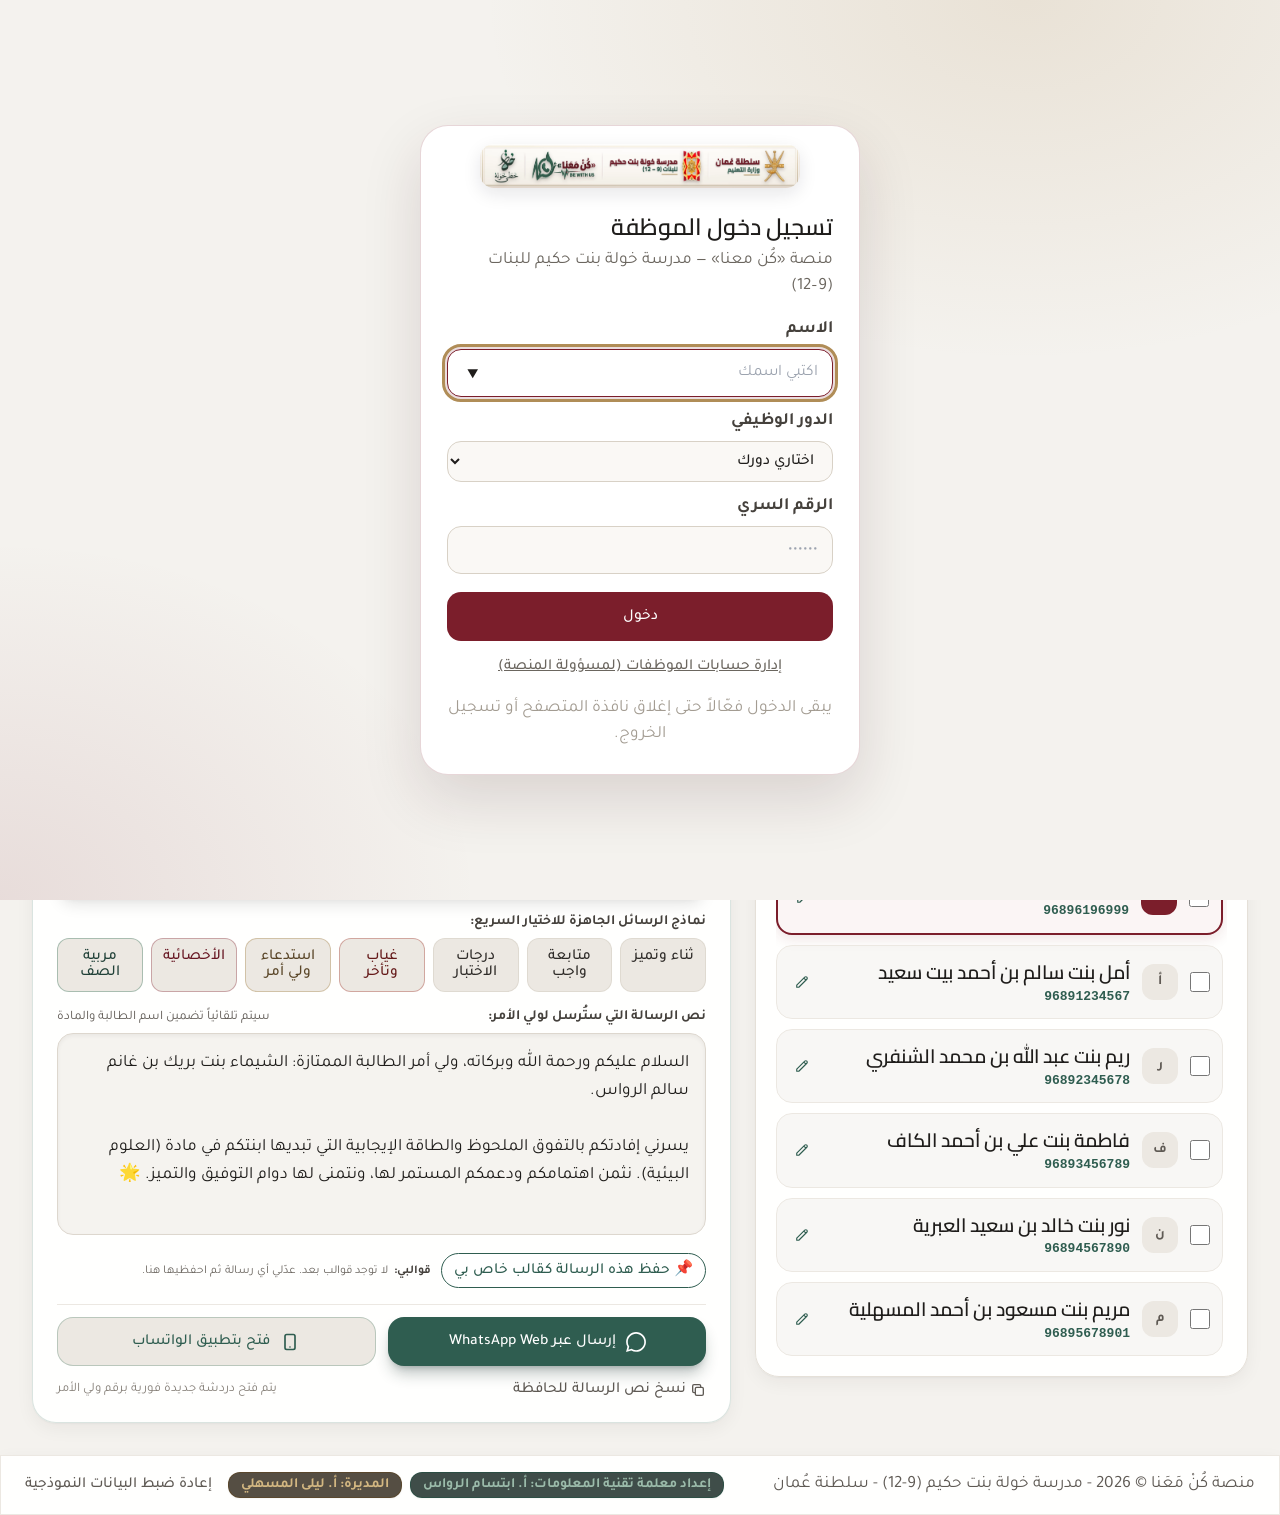
==== index.html @ b14f641a "Class selection as a drop-down grouped by grade, listing only the teacher's own sections (all sectio" ====
<!DOCTYPE html>
<html lang="ar" dir="rtl">
<head>
    <meta charset="UTF-8">
    <meta name="viewport" content="width=device-width, initial-scale=1.0">
    <!-- Installable app (PWA) -->
    <link rel="manifest" href="manifest.json">
    <meta name="theme-color" content="#5e1822">
    <link rel="apple-touch-icon" href="apple-touch-icon.png">
    <meta name="apple-mobile-web-app-capable" content="yes">
    <meta name="mobile-web-app-capable" content="yes">
    <meta name="apple-mobile-web-app-title" content="كُنْ مَعَنا">
    <title>منصة كُنْ مَعَنا - مدرسة خولة بنت حكيم (9-12)</title>
    
    <!-- Google Fonts: Tajawal -->
    <link href="https://fonts.googleapis.com/css2?family=Tajawal:wght@300;400;500;700;800&family=Cairo:wght@600;700&display=swap" rel="stylesheet">
    <!-- SheetJS CDN for parsing Excel files and Drive Sheets -->
    <script defer src="https://cdnjs.cloudflare.com/ajax/libs/xlsx/0.18.5/xlsx.full.min.js"></script>


    <style>
        body {
            font-family: 'Tajawal', sans-serif;
            background: #f4f2ee;
            background-attachment: fixed;
            color: #2a2724;
            overflow-x: hidden;
        }
        #canvas-container {
            position: fixed;
            top: 0;
            left: 0;
            width: 100vw;
            height: 100vh;
            z-index: 0;
            pointer-events: none;
        }
        .glass-panel {
            background: rgba(255, 255, 255, 0.72);
            backdrop-filter: blur(16px);
            -webkit-backdrop-filter: blur(16px);
            border: 1px solid rgba(15, 23, 42, 0.08);
        }
        .glass-card {
            background: rgba(255, 255, 255, 0.64);
            backdrop-filter: blur(10px);
            border: 1px solid rgba(15, 23, 42, 0.07);
            transition: all 0.3s ease;
        }
        .glass-card:hover {
            border-color: rgba(139, 92, 246, 0.55);
            transform: translateY(-2px);
        }
        .stats-period-btn {
            background: rgba(226, 232, 240, 0.9);
            border-color: rgba(148, 163, 184, 0.5);
            color: #45413c;
        }
        .stats-period-btn.active {
            background: #7b1e2b;
            border-color: #4338ca;
            color: #ffffff;
        }
        .stats-bar-track {
            background: rgba(226, 232, 240, 0.8);
            border-radius: 9999px;
            overflow: hidden;
            height: 8px;
        }
        .stats-bar-fill {
            height: 100%;
            border-radius: 9999px;
            background: linear-gradient(90deg, #7b1e2b, #b08d57);
        }

        @keyframes bannerLightSweep {
            0% { transform: translateX(-150%) skewX(-25deg); opacity: 0; }
            30% { opacity: 0.85; }
            70% { opacity: 0.85; }
            100% { transform: translateX(250%) skewX(-25deg); opacity: 0; }
        }
        @keyframes borderPulseGlow {
            0%, 100% { border-color: rgba(134, 84, 197, 0.7); box-shadow: 0 0 25px rgba(134, 84, 197, 0.35), inset 0 0 15px rgba(134, 84, 197, 0.15); }
            50% { border-color: rgba(204, 138, 52, 0.75); box-shadow: 0 0 35px rgba(204, 138, 52, 0.4), inset 0 0 20px rgba(204, 138, 52, 0.2); }
        }
        @keyframes pulseAura {
            0%, 100% { opacity: 0.35; transform: scale(1); }
            50% { opacity: 0.75; transform: scale(1.08); }
        }
        .banner-container {
            position: relative;
            overflow: hidden;
            border-bottom: 2px solid rgba(56, 189, 248, 0.55);
            animation: borderPulseGlow 4s infinite ease-in-out;
        }
        .banner-light-beam {
            position: absolute;
            top: 0;
            left: 0;
            width: 40%;
            height: 100%;
            background: linear-gradient(90deg, transparent, rgba(255, 255, 255, 0.35), rgba(176, 141, 87, 0.25), transparent);
            pointer-events: none;
            z-index: 15;
            animation: bannerLightSweep 5s infinite ease-in-out;
        }
        .banner-spotlight {
            position: absolute;
            inset: 0;
            pointer-events: none;
            z-index: 12;
            background: radial-gradient(400px circle at var(--mouse-x, 50%) var(--mouse-y, 50%), rgba(176, 141, 87, 0.14), rgba(123, 30, 43, 0.06), transparent 70%);
            transition: opacity 0.3s ease;
        }
        ::-webkit-scrollbar {
            width: 6px;
            height: 6px;
        }
        ::-webkit-scrollbar-track {
            background: rgba(226, 232, 240, 0.5);
        }
        ::-webkit-scrollbar-thumb {
            background: rgba(125, 211, 252, 0.6);
            border-radius: 4px;
        }
        ::-webkit-scrollbar-thumb:hover {
            background: rgba(56, 189, 248, 0.8);
        }

        /* ============================================================
           Dark Mode ("الوضع الداكن"): toggled by adding/removing the
           "dark-mode" class on <body> (see toggleDarkMode() in the main
           script, and the tiny inline script right after <body> that
           applies the saved preference immediately to avoid a light-mode
           flash). Written as scoped overrides with !important so they
           reliably win over Tailwind's own injected utility classes
           regardless of CSS insertion order, without touching any
           existing markup or class list anywhere else on the page.
           ============================================================ */
        body.dark-mode {
            background: linear-gradient(135deg, #0b1220 0%, #141229 32%, #1d1130 64%, #1a140d 100%) !important;
            color: #e5e0d8 !important;
        }
        body.dark-mode .glass-panel {
            background: rgba(15, 23, 42, 0.82) !important;
            border-color: rgba(148, 163, 184, 0.18) !important;
        }
        body.dark-mode .glass-card {
            background: rgba(15, 23, 42, 0.72) !important;
            border-color: rgba(148, 163, 184, 0.16) !important;
        }
        body.dark-mode .bg-white,
        body.dark-mode .bg-slate-50,
        body.dark-mode .bg-slate-100,
        body.dark-mode .bg-slate-200,
        body.dark-mode .bg-slate-300 {
            background-color: #2a2724 !important;
        }
        body.dark-mode .hover\:bg-slate-300:hover,
        body.dark-mode .hover\:bg-slate-200:hover,
        body.dark-mode .hover\:bg-slate-100:hover,
        body.dark-mode .hover\:bg-slate-50:hover {
            background-color: #45413c !important;
        }
        body.dark-mode .text-slate-900,
        body.dark-mode .text-slate-800,
        body.dark-mode .text-slate-700 {
            color: #e5e0d8 !important;
        }
        body.dark-mode .text-slate-600,
        body.dark-mode .text-slate-500 {
            color: #a39c92 !important;
        }
        body.dark-mode .border-slate-200,
        body.dark-mode .border-slate-300 {
            border-color: rgba(148, 163, 184, 0.25) !important;
        }
        body.dark-mode input,
        body.dark-mode textarea,
        body.dark-mode select {
            background-color: rgba(30, 41, 59, 0.85) !important;
            color: #e5e0d8 !important;
        }
        body.dark-mode ::placeholder {
            color: #6b665f !important;
        }
        body.dark-mode table thead {
            background-color: #2a2724 !important;
        }
        body.dark-mode .divide-slate-200 > :not([hidden]) ~ :not([hidden]) {
            border-color: rgba(148, 163, 184, 0.15) !important;
        }
    </style>
    <!-- Platform type scale (approved spec):
         H1 Tajawal/Cairo 32-40px 700 · H2/H3 20-28px 600 · body 16-18px 400 ·
         buttons/menus 14-16px 500. Cairo is used for headings because Tajawal has
         no 600 weight. !important is needed to override Tailwind size utilities. -->
    <style id="platform-typography">
        html { font-size: 16px; }
        body { font-family: 'Tajawal', sans-serif; font-weight: 400; line-height: 1.7; }
        h1, h1[class] { font-family: 'Cairo', 'Tajawal', sans-serif !important; font-size: clamp(2rem, 1.6rem + 1.25vw, 2.5rem) !important; font-weight: 700 !important; line-height: 1.35 !important; }
        h2, h2[class], h3, h3[class] { font-family: 'Cairo', 'Tajawal', sans-serif !important; font-size: clamp(1.25rem, 1.1rem + 0.45vw, 1.75rem) !important; font-weight: 600 !important; line-height: 1.45 !important; }
        h4, h4[class] { font-family: 'Cairo', 'Tajawal', sans-serif !important; font-size: clamp(1.0625rem, 1rem + 0.25vw, 1.25rem) !important; font-weight: 600 !important; line-height: 1.5 !important; }
        h1 *[class], h2 *[class], h3 *[class], h4 *[class], h1 *, h2 *, h3 *, h4 * { font-size: inherit !important; }
        h1 [class*="bg-"], h2 [class*="bg-"], h3 [class*="bg-"], h4 [class*="bg-"], h1 [class*="rounded-full"], h2 [class*="rounded-full"], h3 [class*="rounded-full"], h4 [class*="rounded-full"] { font-size: 0.8125rem !important; font-family: 'Tajawal', sans-serif !important; font-weight: 700 !important; white-space: nowrap; }
        p, li, td, th, label, textarea, .text-sm, .text-base { font-size: clamp(1rem, 0.96rem + 0.15vw, 1.125rem) !important; }
        p.text-xs, li.text-xs, td.text-xs, th.text-xs, label.text-xs, textarea.text-xs, .text-xs { font-size: 0.875rem !important; }
        p.text-xs:not([class*="font-bold"]):not([class*="text-center"]), td, textarea, #whatsapp-text { font-size: clamp(1rem, 0.96rem + 0.15vw, 1.125rem) !important; }
        [class*="text-[10px]"], [class*="text-[11px]"] { font-size: 0.8125rem !important; }
        input:not([type="checkbox"]):not([type="radio"]) { font-size: 1rem !important; }
        button, button[class], select, select[class], nav a, [role="button"], button *, button *[class] { font-size: clamp(0.875rem, 0.84rem + 0.15vw, 1rem) !important; font-weight: 500 !important; }
        .text-lg, .text-xl { font-size: clamp(1.25rem, 1.05rem + 0.7vw, 1.75rem) !important; }
    </style>
    <!-- Precompiled Tailwind utilities (replaces the Tailwind CDN runtime for faster loading) -->
    <link rel="stylesheet" href="tw.css">
    <style id="early-warning-and-profile">
        /* Early warning + student profile (self-contained, no utility classes needed) */
        .xw-overlay{position:fixed;inset:0;z-index:55;background:rgba(248,250,252,.82);backdrop-filter:blur(10px);-webkit-backdrop-filter:blur(10px);display:none;align-items:stretch;justify-content:center;padding:12px}
        .xw-overlay.open{display:flex}
        .xw-panel{background:rgba(255,255,255,.96);border:1px solid rgba(15,23,42,.08);border-radius:24px;box-shadow:0 25px 50px -12px rgba(0,0,0,.25);width:100%;max-width:1100px;display:flex;flex-direction:column;overflow:hidden}
        .xw-head{display:flex;align-items:center;justify-content:space-between;gap:12px;padding:16px 20px;border-bottom:1px solid #e5e0d8}
        .xw-head h3{margin:0;font-size:1.15rem;font-weight:700;color:#1f1d1b}
        .xw-sub{font-size:.8rem;color:#6b665f;margin-top:2px}
        .xw-x{background:none;border:0;font-size:1.3rem;color:#57524c;cursor:pointer;padding:4px 8px}
        .xw-body{flex:1;min-height:0;overflow:auto;padding:16px 20px}
        .xw-foot{display:flex;flex-wrap:wrap;gap:8px;justify-content:flex-start;padding:12px 20px;border-top:1px solid #e5e0d8}
        .xw-btn{font-family:inherit;font-size:.82rem;font-weight:700;border-radius:12px;padding:8px 14px;cursor:pointer;border:1px solid #d8d1c6;background:#f3f0eb;color:#45413c}
        .xw-btn:hover{background:#e5e0d8}
        .xw-btn.primary{background:#5e1822;border-color:#5e1822;color:#fff}
        .xw-btn.warn{background:#faf6ee;border-color:#d3b781;color:#715831}
        .xw-btn.ok{background:#f2f6f4;border-color:#9bbbaa;color:#284f44}
        .xw-kpis{display:grid;grid-template-columns:repeat(auto-fit,minmax(140px,1fr));gap:10px;margin-bottom:14px}
        .xw-kpi{border:1px solid #e5e0d8;border-radius:16px;padding:10px 12px;background:#fff}
        .xw-kpi .n{font-size:24px;font-weight:700;color:#1f1d1b;line-height:1.2}
        .xw-kpi .l{font-size:12px;color:#6b665f}
        .xw-card{border:1px solid #e5e0d8;border-right:5px solid #a8874f;border-radius:16px;padding:12px 14px;background:#fff;margin-bottom:10px}
        .xw-card.high{border-right-color:#9b1c1c}
        .xw-card .t{display:flex;flex-wrap:wrap;align-items:center;justify-content:space-between;gap:8px}
        .xw-card .name{font-weight:700;color:#1f1d1b;font-size:1rem}
        .xw-chips{display:flex;flex-wrap:wrap;gap:6px;margin:8px 0}
        .xw-chip{font-size:11px;font-weight:700;border-radius:999px;padding:3px 10px;background:#f3f0eb;color:#45413c;border:1px solid #e5e0d8}
        .xw-chip.concern{background:#faf6ee;color:#715831;border-color:#e5d3ae}
        .xw-chip.absence{background:#fbf3f2;color:#7f1d1d;border-color:#ebc2be}
        .xw-chip.positive{background:#f2f6f4;color:#284f44;border-color:#c3d6cc}
        .xw-meta{font-size:12px;color:#6b665f}
        .xw-empty{text-align:center;color:#6b665f;padding:30px 10px}
        .xw-tl{position:relative;margin:0;padding:0;list-style:none}
        .xw-tl li{border:1px solid #e5e0d8;border-radius:14px;padding:10px 12px;margin-bottom:8px;background:#fff}
        .xw-tl .top{display:flex;flex-wrap:wrap;gap:8px;align-items:center;justify-content:space-between;font-size:13px;color:#45413c}
        .xw-tl .msg{font-size:13px;color:#45413c;white-space:pre-line;margin-top:6px;max-height:4.6em;overflow:hidden}
        .xw-tl .msg.full{max-height:none}
        .xw-tl .rep{font-size:13px;color:#284f44;background:#f2f6f4;border-radius:10px;padding:6px 10px;margin-top:6px}
        .xw-ai{border:1px solid #ddd7ce;background:#f7f4ef;color:#45413c;border-radius:14px;padding:12px 14px;margin-bottom:14px;white-space:pre-line;font-size:14px;line-height:1.7;display:none}
        .xw-filter{display:flex;flex-wrap:wrap;gap:8px;align-items:center;margin-bottom:12px;font-size:13px;color:#45413c}
        .xw-filter select{font-family:inherit;font-size:13px;border:1px solid #d8d1c6;border-radius:10px;padding:5px 8px;background:#fff}
        .sp-open-btn{width:100%;margin-bottom:10px;font-family:inherit;font-size:.8rem;font-weight:700;color:#5e1822;background:#f7f4ef;border:1px solid #ddd7ce;border-radius:12px;padding:8px 10px;cursor:pointer}
        .sp-open-btn:hover{background:#ece8e2}
        #early-warning-banner{display:none;align-items:center;justify-content:space-between;gap:8px;flex-wrap:wrap;background:#faf6ee;border:1px solid #d3b781;border-radius:16px;padding:10px 12px}
        #early-warning-banner.show{display:flex}
        #early-warning-banner span{font-size:.85rem;font-weight:700;color:#715831}
        @media (max-width:640px){.xw-overlay{padding:6px}.xw-head,.xw-body,.xw-foot{padding-left:12px;padding-right:12px}}
    </style>
    <style id="ux-polish">
        /* ---- Calm static background (replaces the animated 3D particles) ---- */
        #canvas-container{background-image:radial-gradient(rgba(11,37,69,.06) 1.2px,transparent 1.6px);background-size:26px 26px}

        /* ---- Readability: AI assistant tiles & phone badge (light mode) ---- */
        body:not(.dark-mode) #ai-suite{background:linear-gradient(90deg,#fbf5f5,#faf8f5 50%,#f7f4ef)}
        body:not(.dark-mode) #ai-suite button{font-size:.85rem;font-weight:700}
        body:not(.dark-mode) #ai-suite button[class*="purple"]{background:#fbf5f5;color:#7b1e2b;border-color:#e8c9ce}
        body:not(.dark-mode) #ai-suite button[class*="indigo"]{background:#f7f4ef;color:#5e1822;border-color:#ddd7ce}
        body:not(.dark-mode) #ai-suite button[class*="pink"]{background:#fbf5f5;color:#7b1e2b;border-color:#e8c9ce}
        body:not(.dark-mode) #ai-suite button[class*="blue"]{background:#f7f4ef;color:#5e1822;border-color:#ddd7ce}
        body:not(.dark-mode) #ai-suite button[class*="emerald"]{background:#f2f6f4;color:#284f44;border-color:#c3d6cc}
        body:not(.dark-mode) #ai-suite button[class*="cyan"]{background:#f2f6f4;color:#284f44;border-color:#c3d6cc}
        body:not(.dark-mode) #ai-suite button:hover{filter:brightness(.96)}
        body:not(.dark-mode) #ai-suite .ai-engine-badge{background:#f4e6e8;color:#7b1e2b;border-color:#e8c9ce}
        body:not(.dark-mode) #selected-student-phone{background:#f2f6f4;color:#284f44;border-color:#c3d6cc}

        /* ---- Keyboard focus that is always visible ---- */
        :focus-visible{outline:3px solid #b08d57 !important;outline-offset:2px}

        /* ---- Mobile: compact top bar ---- */
        #hdr-summary{display:none}
        @media (max-width:767px){
            header.sticky{position:relative !important}
            body.has-login-pill header #hdr-row1{display:none}
            body.has-login-pill header.hdr-open #hdr-row1{display:flex}
            body.has-login-pill #hdr-summary{display:flex;align-items:center;justify-content:space-between;gap:8px;background:rgba(241,245,249,.9);border:1px solid #d8d1c6;border-radius:14px;padding:8px 12px;font-size:.85rem;color:#1f1d1b;font-weight:700}
            #hdr-summary span{overflow:hidden;text-overflow:ellipsis;white-space:nowrap}
            #hdr-summary button{flex-shrink:0;font-family:inherit;font-size:.8rem;font-weight:700;color:#5e1822;background:#f7f4ef;border:1px solid #ddd7ce;border-radius:10px;padding:5px 10px}
        }
        @media (prefers-reduced-motion:reduce){*{animation-duration:.01ms !important;animation-iteration-count:1 !important;transition-duration:.01ms !important}}
    </style>
    <style id="v5-ui">
        .xw-input{font-family:inherit;font-size:14px;border:1px solid #d8d1c6;border-radius:10px;padding:7px 10px;background:#fff;color:#1f1d1b}
        .xw-table{width:100%;border-collapse:separate;border-spacing:0 6px;font-size:13px}
        .xw-table td,.xw-table th{padding:8px 10px;text-align:right;background:#fff}
        .xw-table th{background:#f3f0eb;color:#57524c;font-weight:700}
        .xw-table tr td:first-child,.xw-table tr th:first-child{border-radius:0 10px 10px 0}
        .xw-table tr td:last-child,.xw-table tr th:last-child{border-radius:10px 0 0 10px}
        .gr-card{border:1px solid #e5e0d8;border-radius:14px;padding:10px 12px;background:#fff;margin-bottom:8px}
        .gr-card textarea{width:100%;font-family:inherit;font-size:14px;line-height:1.7;border:1px solid #d8d1c6;border-radius:10px;padding:8px;margin-top:6px;min-height:110px}
        .gr-card .t{display:flex;flex-wrap:wrap;gap:8px;align-items:center;justify-content:space-between}
        .ld-grid{display:grid;grid-template-columns:repeat(auto-fit,minmax(320px,1fr));gap:12px}
        .ld-box{border:1px solid #e5e0d8;border-radius:16px;padding:12px 14px;background:#fff}
        .ld-box h4{margin:0 0 8px;font-size:.95rem;color:#5e1822}
        .ld-bar{display:flex;align-items:center;gap:8px;font-size:12px;margin:4px 0}
        .ld-bar .lb{width:130px;flex-shrink:0;overflow:hidden;text-overflow:ellipsis;white-space:nowrap;color:#45413c}
        .ld-bar .tr{flex:1;height:12px;background:#f3f0eb;border-radius:6px;overflow:hidden}
        .ld-bar .fl{height:100%;background:#5e1822;border-radius:6px}
        .ld-bar .v{width:44px;text-align:left;font-weight:700;color:#1f1d1b}
        .ld-heat{border-collapse:collapse;font-size:11px;width:100%}
        .ld-heat td,.ld-heat th{border:1px solid #fff;padding:4px;text-align:center}
        .ld-heat th{color:#6b665f;font-weight:700;background:#faf8f5}
        .ld-heat td.n{text-align:right;white-space:nowrap;color:#45413c;background:#faf8f5}
        #admin-dialog{z-index:10001}
        .lg-admin-link{display:block;text-align:center;margin-top:8px;font-size:12px;color:#6b665f;background:none;border:0;text-decoration:underline;cursor:pointer;font-family:inherit}
    </style>
</head>
<body class="min-h-screen relative selection:bg-cyan-500 selection:text-white">
    <script>
        // Applied immediately (before the rest of the page renders) to avoid
        // a light-mode flash when dark mode was left on from a previous
        // visit. The icon toggle and the rest of the dark-mode setup happen
        // later, from applyDarkModePreference() in the main script.
        try {
            if (localStorage.getItem('school_dark_mode') === '1') {
                document.body.classList.add('dark-mode');
            }
        } catch (e) {}
    </script>

    <!-- Staff login gate: shown when the platform opens, until a name, a
         role and the staff password are entered. Self-contained styles so it
         renders correctly even before the rest of the page's CSS loads.
         Additive: on success it only applies the chosen role (and, for a
         subject teacher, her subject + name) through the existing
         changeStaffRole / changeSubject / changeTeacherName functions. -->
    <style>
        #login-gate{position:fixed;inset:0;z-index:9999;display:flex;align-items:center;justify-content:center;padding:16px;
            background:radial-gradient(900px 600px at 80% 0%,rgba(176,141,87,.16),transparent 60%),radial-gradient(800px 600px at 0% 100%,rgba(123,30,43,.10),transparent 60%),#f4f2ee;
            direction:rtl;font-family:inherit;overflow-y:auto}
        #login-gate.hidden-gate{display:none}
        #login-gate .lg-card{width:100%;max-width:440px;background:#fff;border-radius:28px;box-shadow:0 24px 60px rgba(60,20,25,.14);overflow:hidden;border:1px solid rgba(123,30,43,.18)}
        #login-gate .lg-banner{display:block;width:80%;max-width:320px;height:auto;margin:18px auto 0;object-fit:contain;border-radius:14px;box-shadow:0 6px 18px rgba(15,23,42,.10)}
        #login-gate .lg-body{padding:22px 26px 26px}
        #login-gate h2{margin:0 0 4px;font-size:21px;font-weight:800;color:#1f1d1b}
        #login-gate .lg-sub{margin:0 0 18px;font-size:13px;color:#6b665f}
        #login-gate label{display:block;font-size:13px;font-weight:700;color:#45413c;margin:12px 0 6px}
        #login-gate input,#login-gate select{width:100%;box-sizing:border-box;padding:11px 14px;border-radius:14px;border:1.5px solid #d8d1c6;background:#faf8f5;
            font-size:15px;color:#1f1d1b;font-family:inherit;outline:none}
        #login-gate input:focus,#login-gate select:focus{border-color:#7b1e2b;background:#fff;box-shadow:0 0 0 3px rgba(123,30,43,.15)}
        #login-gate .lg-err{display:none;margin-top:12px;font-size:13px;font-weight:700;color:#9b1c1c;text-align:center}
        #login-gate button{width:100%;margin-top:18px;padding:13px;border:0;border-radius:14px;cursor:pointer;font-size:16px;font-weight:800;color:#fff;
            background:#7b1e2b;font-family:inherit}
        #login-gate button:hover{filter:brightness(1.06)}
        #login-gate .lg-foot{margin-top:14px;font-size:12px;color:#a39c92;text-align:center}
        #login-user-pill{position:fixed;bottom:18px;right:18px;z-index:45;display:none;align-items:center;gap:10px;background:#fff;border:1px solid rgba(123,30,43,.3);
            border-radius:999px;padding:7px 8px 7px 14px;box-shadow:0 10px 28px rgba(15,23,42,.14);font-size:13px;color:#1f1d1b;direction:rtl;max-width:calc(100vw - 36px)}
        #login-user-pill b{color:#7b1e2b}
        #login-user-pill span.lg-name{white-space:nowrap;overflow:hidden;text-overflow:ellipsis}
        #login-user-pill button{border:0;background:#f3f0eb;color:#9b1c1c;font-weight:700;border-radius:999px;padding:5px 11px;cursor:pointer;font-size:12px;font-family:inherit;white-space:nowrap}
        /* The name pill never covers a window's buttons: hidden while any window is open,
           smaller on phones, and the page gets room at the bottom so nothing sits under it. */
        body:has([id$="-modal"]:not(.hidden)) #login-user-pill{display:none !important}
        body:has(.xw-overlay.open) #login-user-pill{display:none !important}
        body.has-login-pill{padding-bottom:72px}
        @media (max-width:640px){
            #login-user-pill{bottom:10px;right:10px;left:10px;justify-content:space-between;padding:5px 6px 5px 10px;font-size:12px}
            #login-user-pill button{padding:4px 9px;font-size:11px}
        }
    </style>
    <div id="login-gate" role="dialog" aria-modal="true" aria-labelledby="login-gate-title">
        <div class="lg-card">
            <img id="login-gate-banner" class="lg-banner" alt="منصة كن معنا">
            <form class="lg-body" onsubmit="submitLoginGate(event)" autocomplete="off">
                <h2 id="login-gate-title">تسجيل دخول الموظفة</h2>
                <p class="lg-sub">منصة «كُن معنا» — مدرسة خولة بنت حكيم للبنات <span style="white-space:nowrap">(9–12)</span></p>
                <label for="login-name">الاسم</label>
                <input id="login-name" list="login-name-list" placeholder="اكتبي اسمك" oninput="onLoginNameInput()" onchange="onLoginNameInput()">
                <p id="login-name-job" style="display:none;margin:6px 2px 0;font-size:12px;font-weight:700;color:#7b1e2b"></p>
                <datalist id="login-name-list"></datalist>
                <label for="login-role">الدور الوظيفي</label>
                <select id="login-role"></select>
                <label for="login-password">الرقم السري</label>
                <input id="login-password" type="password" placeholder="••••••">
                <p id="login-error" class="lg-err"></p>
                <button type="submit">دخول</button>
                <p id="login-v5-hint" class="lg-foot" style="display:none">لمن لديها حساب خاص: الاسم وكلمة المرور فقط، ويُحدَّد الدور تلقائياً.</p>
                <button type="button" class="lg-admin-link" onclick="openAdminDialog()">إدارة حسابات الموظفات (لمسؤولة المنصة)</button>
                <p class="lg-foot">يبقى الدخول فعّالاً حتى إغلاق نافذة المتصفح أو تسجيل الخروج.</p>
            </form>
        </div>
    </div>
    <script>
        // Already logged in during this browser session → hide the gate at once
        // (the rest of the login state is applied by initLoginGate() on load).
        try {
            var _lg = JSON.parse(sessionStorage.getItem('bewithus_staff_login') || 'null');
            if (_lg && _lg.name && _lg.role) document.getElementById('login-gate').classList.add('hidden-gate');
        } catch (e) {}
    </script>
    <div id="login-user-pill"><span class="lg-name">مرحباً، <b id="login-user-name"></b> — <span id="login-user-role"></span></span><button type="button" onclick="openPasswordDialog(false)" style="color:#45413c">كلمة المرور</button><button type="button" id="install-app-btn" onclick="installPlatformApp()" style="display:none;color:#2f5d50">تثبيت على الجوال</button><button type="button" onclick="logoutStaff()">تسجيل الخروج</button></div>

    <div id="canvas-container"></div>

    <div class="relative z-10 flex flex-col min-h-screen">

        <!-- TOP BRANDING BANNER (static, official) -->
        <div id="top-banner-wrapper" class="w-full banner-container">
            <div class="max-w-7xl w-full mx-auto px-4 md:px-6 lg:px-8 pt-3 md:pt-5 pb-3 md:pb-4 relative z-10">
                <picture style="display:block;width:100%">
                    <source media="(max-width: 700px)" srcset="banner.webp?v=3">
                    <img id="top-banner-img" src="banner_wide.webp?v=3" width="3209" height="440" decoding="async" fetchpriority="high"
                         alt="سلطنة عُمان - وزارة التعليم - مدرسة خولة بنت حكيم للبنات (9-12) - منصة كُنْ مَعَنا - خُطى خولة"
                         style="display:block;width:100%;height:auto;margin:0 auto">
                </picture>
            </div>
        </div>

        <!-- MAIN NAVIGATION HEADER -->
        <header class="glass-panel sticky top-0 z-40 border-b border-slate-300/60 px-4 lg:px-8 py-3">
            <div class="max-w-7xl mx-auto flex flex-col gap-3">

                <!-- Mobile summary of the selectors below (shown after login on phones) -->
                <div id="hdr-summary"><span id="hdr-summary-text"></span><button type="button" id="hdr-summary-btn" onclick="toggleHeaderDetails()" aria-expanded="false" aria-controls="hdr-row1">تفاصيل ▾</button></div>

                <!-- Row 1: Subject / Teacher / Active Role selectors — wrap freely so
                     none of them ever get squeezed or cut off at any screen width -->
                <div id="hdr-row1" class="flex flex-col sm:flex-row flex-wrap items-stretch sm:items-center gap-3">

                <!-- Subject Switcher Dropdown -->
                <div class="flex items-center bg-slate-100/90 p-2 rounded-2xl border border-slate-300/80 shadow-inner gap-2 w-full sm:w-auto">
                    <label for="subject-select" class="text-xs text-slate-800 font-bold px-2 flex items-center gap-2 shrink-0">
                        <svg class="w-4 h-4 text-cyan-600" fill="none" stroke="currentColor" viewBox="0 0 24 24"><path stroke-linecap="round" stroke-linejoin="round" stroke-width="2" d="M12 6.253v13m0-13C10.832 5.477 9.246 5 7.5 5S4.168 5.477 3 6.253v13C4.168 18.477 5.754 18 7.5 18s3.332.477 4.5 1.253m0-13C13.168 5.477 14.754 5 16.5 5c1.747 0 3.332.477 4.5 1.253v13C19.832 18.477 18.247 18 16.5 18c-1.746 0-3.332.477-4.5 1.253"></path></svg>
                        <span>اختر المادة:</span>
                    </label>
                    <select id="subject-select" onchange="changeSubject(this.value)" class="bg-slate-200 border border-slate-300 text-slate-800 text-xs md:text-sm rounded-xl px-3 py-2 focus:outline-none focus:border-cyan-500 font-bold cursor-pointer w-full md:w-auto">
                        <option value="التربية الإسلامية">التربية الإسلامية</option>
                        <option value="اللغة العربية">اللغة العربية</option>
                        <option value="اللغة الإنجليزية">اللغة الإنجليزية</option>
                        <option value="الرياضيات">الرياضيات</option>
                        <option value="الرياضيات المتقدمة">الرياضيات المتقدمة</option>
                        <option value="الرياضيات الأساسية">الرياضيات الأساسية</option>
                        <option value="الفيزياء">الفيزياء</option>
                        <option value="الكيمياء">الكيمياء</option>
                        <option value="الأحياء">الأحياء</option>
                        <option value="العلوم البيئية" selected>العلوم البيئية</option>
                        <option value="السياحة">السياحة</option>
                        <option value="الدراسات الاجتماعية">الدراسات الاجتماعية</option>
                        <option value="الجغرافيا والتقنيات الحديثة">الجغرافيا والتقنيات الحديثة</option>
                        <option value="العالم من حولنا">العالم من حولنا</option>
                        <option value="تاريخ عمان والعالم">تاريخ عمان والعالم</option>
                        <option value="تقنية المعلومات">تقنية المعلومات</option>
                        <option value="المهارات الحياتية">المهارات الحياتية</option>
                        <option value="التربية الرياضية">التربية الرياضية</option>
                        <option value="الفنون التشكيلية">الفنون التشكيلية</option>
                        <option value="المهارات الموسيقية">المهارات الموسيقية</option>
                    </select>
                </div>

                <!-- Subject Teacher Selector (extracted from Ministry of Education staff report) -->
                <div class="flex items-center bg-slate-100/90 p-2 rounded-2xl border border-slate-300/80 shadow-inner gap-2 w-full sm:w-auto">
                    <label for="teacher-select" class="text-xs text-slate-800 font-bold px-2 flex items-center gap-2 shrink-0">
                        <svg class="w-4 h-4 text-purple-600" fill="none" stroke="currentColor" viewBox="0 0 24 24"><path stroke-linecap="round" stroke-linejoin="round" stroke-width="2" d="M16 7a4 4 0 11-8 0 4 4 0 018 0zM12 14a7 7 0 00-7 7h14a7 7 0 00-7-7z"></path></svg>
                        <span>معلمة المادة:</span>
                    </label>
                    <select id="teacher-select" onchange="changeTeacherName(this.value)" class="bg-slate-200 border border-slate-300 text-slate-800 text-xs md:text-sm rounded-xl px-3 py-2 focus:outline-none focus:border-purple-500 font-bold cursor-pointer w-full sm:w-auto">
                    </select>
                </div>

                <!-- Active Role Selector: lets any of the 8 roles (subject teacher + 7
                     official staff roles) "log in" once, so only their own relevant
                     message templates are shown and auto-prepared afterward -->
                <div class="flex items-center bg-slate-100/90 p-2 rounded-2xl border border-slate-300/80 shadow-inner gap-2 w-full sm:w-auto">
                    <label for="active-role-select" class="text-xs text-slate-800 font-bold px-2 flex items-center gap-2 shrink-0">
                        <svg class="w-4 h-4 text-indigo-600" fill="none" stroke="currentColor" viewBox="0 0 24 24"><path stroke-linecap="round" stroke-linejoin="round" stroke-width="2" d="M5.121 17.804A13.937 13.937 0 0112 16c2.5 0 4.847.655 6.879 1.804M15 10a3 3 0 11-6 0 3 3 0 016 0zm6 2a9 9 0 11-18 0 9 9 0 0118 0z"></path></svg>
                        <span>دورك الحالي:</span>
                    </label>
                    <select id="active-role-select" onchange="changeStaffRole(this.value)" class="bg-slate-200 border border-slate-300 text-slate-800 text-xs md:text-sm rounded-xl px-3 py-2 focus:outline-none focus:border-indigo-500 font-bold cursor-pointer w-full sm:w-auto">
                        <option value="subject_teacher" selected>معلمة مادة</option>
                        <option value="principal">مديرة المدرسة</option>
                        <option value="vice_principal">مساعدة المديرة</option>
                        <option value="nurse">الممرضة المدرسية</option>
                        <option value="social_worker">الأخصائية الاجتماعية</option>
                        <option value="systems_specialist">أخصائية أنظمة مدرسية</option>
                        <option value="psychologist">الأخصائية النفسية</option>
                        <option value="homeroom_teacher">مربية الصف</option>
                        <option value="career_counselor">أخصائية التوجيه المهني</option>
                        <option value="coordinator">منسقة الشؤون المدرسية</option>
                    </select>
                </div>

                </div>
                <!-- /Row 1 -->

                <!-- Row 2: Action buttons + active-class badge -->
                <div class="flex flex-wrap items-center justify-between gap-2.5 w-full">
                    <!-- Administrative & Staff Directory Trigger Buttons -->
                    <!-- Staff Directory Modal Trigger -->
                    <button onclick="openStaffModal()" class="cursor-pointer bg-gradient-to-r from-purple-600 via-indigo-600 to-blue-600 hover:from-purple-500 hover:to-blue-500 text-white text-xs font-bold px-4 py-2.5 rounded-xl flex items-center gap-2 shadow-lg transition duration-200" title="دليل التواصل المباشر مع الهيئة التعليمية">
                        <svg class="w-4 h-4 text-purple-800" fill="none" stroke="currentColor" viewBox="0 0 24 24"><path stroke-linecap="round" stroke-linejoin="round" stroke-width="2" d="M17 20h5v-2a3 3 0 00-5.356-1.857M17 20H7m10 0v-2c0-.656-.126-1.283-.356-1.857M7 20H2v-2a3 3 0 015.356-1.857M7 20v-2c0-.656.126-1.283.356-1.857m0 0a5.002 5.002 0 019.288 0M15 7a3 3 0 11-6 0 3 3 0 016 0zm6 3a2 2 0 11-4 0 2 2 0 014 0zM7 10a2 2 0 11-4 0 2 2 0 014 0z"></path></svg>
                        <span>الهيئة التعليمية</span>
                    </button>

                    <!-- Google Drive Link Button -->
                    <label id="cls-select-wrap" class="cls-sel hidden" title="اختاري الصف والشعبة"><span>📚 الصف:</span><select id="cls-select" onchange="clsSelectChange(this)" aria-label="اختيار الصف"></select></label>
                    <button id="cls-open-btn" onclick="openDriveImportModal()" class="cursor-pointer bg-slate-200/90 hover:bg-slate-300 text-amber-700 border border-amber-500/40 text-xs px-3.5 py-2.5 rounded-xl flex items-center gap-2 transition" title="اختيار الصف من قاعدة بيانات الطالبات (9-12)">
                        <svg class="w-4 h-4 text-amber-600" viewBox="0 0 24 24" fill="currentColor"><path d="M7.71 3.5L1.15 15l3.43 6 6.55-11.5 -3.42-6zm2.86 6L14 3.5h6.86l-3.43 6H10.57zm3.15 1.5l3.43 6H3.43l3.42-6h6.86z"/></svg>
                        <span>اختيار الصف</span>
                    </button>

                    <!-- Full Backup (JSON, password protected) Trigger -->
                    <button onclick="openFullBackupModal()" class="cursor-pointer bg-slate-200/90 hover:bg-slate-300 text-indigo-700 border border-indigo-500/40 text-xs p-2.5 rounded-xl flex items-center transition" title="نسخة احتياطية شاملة محمية (طالبات + أرشيف + إعدادات)">
                        <svg class="w-4 h-4" fill="none" stroke="currentColor" viewBox="0 0 24 24"><path stroke-linecap="round" stroke-linejoin="round" stroke-width="2" d="M12 15v2m-6 4h12a2 2 0 002-2v-6a2 2 0 00-2-2H6a2 2 0 00-2 2v6a2 2 0 002 2zm10-10V7a4 4 0 00-8 0v4h8z"></path></svg>
                    </button>

                    <!-- Dark Mode Toggle -->
                    <button onclick="toggleDarkMode()" class="cursor-pointer bg-slate-200/90 hover:bg-slate-300 text-slate-700 border border-slate-400/40 text-xs p-2.5 rounded-xl flex items-center transition" title="تبديل الوضع الداكن">
                        <svg id="dark-mode-icon-moon" class="w-4 h-4" fill="none" stroke="currentColor" viewBox="0 0 24 24"><path stroke-linecap="round" stroke-linejoin="round" stroke-width="2" d="M20.354 15.354A9 9 0 018.646 3.646 9.003 9.003 0 0012 21a9.003 9.003 0 008.354-5.646z"></path></svg>
                        <svg id="dark-mode-icon-sun" class="w-4 h-4 hidden" fill="none" stroke="currentColor" viewBox="0 0 24 24"><path stroke-linecap="round" stroke-linejoin="round" stroke-width="2" d="M12 3v1m0 16v1m9-9h-1M4 12H3m15.364 6.364l-.707-.707M6.343 6.343l-.707-.707m12.728 0l-.707.707M6.343 17.657l-.707.707M16 12a4 4 0 11-8 0 4 4 0 018 0z"></path></svg>
                    </button>

                    <div class="text-left hidden lg:block mr-2">
                        <span class="text-[10px] text-slate-600 block">الصف المعتمد</span>
                        <span id="active-class-display" class="text-xs font-bold text-cyan-400 bg-cyan-950/80 px-2.5 py-0.5 rounded-full border border-cyan-800/50">الصف 10 / 1</span>
                    </div>
                </div>

            </div>
        </header>

        <main class="flex-grow max-w-7xl w-full mx-auto p-4 md:p-6 lg:p-8 grid grid-cols-1 lg:grid-cols-12 gap-6">

            <!-- LEFT COLUMN: Student Directory & Search (5 Columns) -->
            <section class="lg:col-span-5 flex flex-col gap-4">

                <!-- Overdue Follow-up Banner: lists students whose 3rd absence
                     warning passed its 7-day follow-up deadline without the
                     case being closed. Hidden when there are none. Populated by
                     renderFollowupDueBanner(). -->
                <!-- Leadership tools (principal / vice principal) -->
                <div class="v5-lead xw-chips" style="display:none;margin:0">
                    <button class="xw-btn primary" onclick="openLeaderDashboard(false)">📊 لوحة القيادة</button>
                    <button class="xw-btn" onclick="openAnnouncements()">📢 تعاميم أولياء الأمور</button>
                    <button class="xw-btn" id="circ-btn" style="display:none" onclick="openStaffCirculars()">📜 تعاميم الهيئة التعليمية</button>
                    <button class="xw-btn" onclick="openEarlyWarning()">⚠ الإنذار المبكر</button>
                    <button class="xw-btn" onclick="openBuses()">🚌 الحافلات</button>
                    <button class="xw-btn" onclick="openMultiParty()">👥 تعدد جهات المتابعة</button>
                    <button class="xw-btn" onclick="sendMonthNow()">🗓 تقرير الشهر</button>
                </div>

                <!-- Early warning banner: leadership roles only, filled by refreshEarlyWarningBanner() -->
                <div id="early-warning-banner"><span id="early-warning-text"></span><button class="xw-btn warn" onclick="openEarlyWarning()">عرض الحالات</button></div>

                <div id="followup-due-banner" class="hidden bg-red-50 border border-red-300 rounded-2xl p-3 flex items-center justify-between gap-2 flex-wrap">
                    <p id="followup-due-text" class="text-xs font-bold text-red-700 flex items-center gap-1.5">⏰</p>
                    <button onclick="openAttendanceReportModal()" class="text-[10px] bg-red-600 hover:bg-red-500 text-white px-2.5 py-1 rounded-lg font-bold transition shrink-0">عرض التفاصيل</button>
                </div>

                <!-- Stats Bar -->
                <div class="grid grid-cols-3 gap-3">
                    <div class="glass-card p-3 rounded-2xl text-center border-b-2 border-cyan-500/50">
                        <p class="text-xs text-slate-600">إجمالي الطالبات</p>
                        <p id="stat-total-students" class="text-xl font-bold text-slate-900 mt-1">34</p>
                    </div>
                    <div class="glass-card p-3 rounded-2xl text-center border-b-2 border-emerald-500/50">
                        <p class="text-xs text-slate-600">رسائل مُرسلة</p>
                        <p id="stat-sent-count" class="text-xl font-bold text-emerald-600 mt-1">0</p>
                    </div>
                    <div class="glass-card p-3 rounded-2xl text-center border-b-2 border-purple-500/50">
                        <p class="text-xs text-slate-600">المادة الحالية</p>
                        <p id="stat-subject-label" class="text-xs font-bold text-cyan-700 mt-2 truncate">العلوم البيئية</p>
                    </div>
                </div>

                <!-- "إنجازي هذا الأسبوع": the logged-in staff member's own messages
                     this week (from this device) and their recorded-reply rate
                     against the pilot target. Filled by refreshActivationWidgets(). -->
                <div id="my-week-card" class="hidden glass-card p-4 rounded-2xl border border-sky-500/30">
                    <div class="flex items-center justify-between gap-2 mb-2">
                        <span class="font-bold text-slate-900" style="font-size:15px">إنجازي هذا الأسبوع</span>
                        <span id="my-week-range" class="text-[11px] text-slate-500"></span>
                    </div>
                    <div class="grid grid-cols-3 gap-2 text-center">
                        <div><div id="my-week-sent" class="font-bold text-slate-900" style="font-size:24px;line-height:1.2">0</div><span class="text-[11px] text-slate-600">رسالة أرسلتُها</span></div>
                        <div><div id="my-week-replies" class="font-bold text-slate-900" style="font-size:24px;line-height:1.2">0</div><span class="text-[11px] text-slate-600">ردّاً مسجّلاً</span></div>
                        <div><div id="my-week-rate" class="font-bold" style="font-size:24px;line-height:1.2">—</div><span class="text-[11px] text-slate-600">نسبة الردود</span></div>
                    </div>
                    <div class="mt-3 h-2.5 bg-slate-200 rounded-full relative overflow-hidden" title="الخط المتقطع = الهدف 50٪">
                        <div id="my-week-bar" class="h-full rounded-full" style="width:0"></div>
                        <div class="absolute top-0 bottom-0 border-r-2 border-dashed border-slate-500/70" style="right:50%"></div>
                    </div>
                    <span id="my-week-msg" class="block text-[11px] text-slate-600 mt-2"></span>
                    <button id="my-week-pending-btn" onclick="openPendingReplies()" class="hidden mt-2 w-full text-xs bg-amber-50 hover:bg-amber-100 text-amber-800 border border-amber-400/60 py-2 rounded-xl font-bold transition"></button>
                </div>

                <div class="glass-panel p-5 rounded-3xl shadow-2xl flex flex-col h-[580px] class-roster-panel">
                    <div class="flex items-center justify-between mb-4">
                        <h2 id="class-directory-title" class="text-base font-bold text-slate-900 flex items-center gap-2">
                            <svg class="w-4 h-4 text-cyan-600" fill="none" stroke="currentColor" viewBox="0 0 24 24"><path stroke-linecap="round" stroke-linejoin="round" stroke-width="2" d="M12 4.354a4 4 0 110 5.292M15 21H3v-1a6 6 0 0112 0v1zm0 0h6v-1a6 6 0 00-9-5.197M13 7a4 4 0 11-8 0 4 4 0 018 0z"></path></svg>
                            <span>سجل طالبات الصف 10 / 1</span>
                        </h2>
                        <span id="student-count-badge" class="text-xs bg-slate-200 text-slate-700 px-2.5 py-1 rounded-full border border-slate-300">34 طالبة</span>
                    </div>

                    <!-- Search Input -->
                    <div class="relative mb-3">
                        <svg class="w-4 h-4 absolute right-3.5 top-3 text-slate-600" fill="none" stroke="currentColor" viewBox="0 0 24 24"><path stroke-linecap="round" stroke-linejoin="round" stroke-width="2" d="M21 21l-6-6m2-5a7 7 0 11-14 0 7 7 0 0114 0z"></path></svg>
                        <input type="search" id="search-input" name="student-search-q" autocomplete="off" autocorrect="off" spellcheck="false" data-lpignore="true" data-form-type="other" oninput="filterStudents()" onkeyup="filterStudents()" placeholder="بحث باسم الطالبة أو رقم هاتف ولي الأمر..." class="w-full bg-slate-100/80 border border-slate-300/80 rounded-xl py-2 pr-10 pl-4 text-sm text-slate-800 focus:outline-none focus:border-cyan-500 transition placeholder-slate-500">
                    </div>

                    <!-- Add Student & Directory Triggers -->
                    <div class="grid grid-cols-2 gap-2 mb-3">
                        <button onclick="toggleAddStudentForm()" class="text-xs bg-slate-200/90 hover:bg-slate-300 text-cyan-600 border border-cyan-500/30 py-2 rounded-xl flex items-center justify-center gap-1.5 transition">
                            <svg class="w-3.5 h-3.5" fill="none" stroke="currentColor" viewBox="0 0 24 24"><path stroke-linecap="round" stroke-linejoin="round" stroke-width="2" d="M18 9v3m0 0v3m0-3h3m-3 0h-3m-2-5a4 4 0 11-8 0 4 4 0 018 0zM3 20a6 6 0 0112 0v1H3v-1z"></path></svg>
                            <span>إضافة طالبة جديدة</span>
                        </button>
                        <button onclick="openDirectoryModal()" class="text-xs bg-slate-200/90 hover:bg-slate-300 text-emerald-600 border border-emerald-500/30 py-2 rounded-xl flex items-center justify-center gap-1.5 transition">
                            <svg class="w-3.5 h-3.5" fill="none" stroke="currentColor" viewBox="0 0 24 24"><path stroke-linecap="round" stroke-linejoin="round" stroke-width="2" d="M8 7V3m8 4V3m-9 8h10M5 21h14a2 2 0 002-2V7a2 2 0 00-2-2H5a2 2 0 00-2 2v12a2 2 0 002 2z"></path></svg>
                            <span>جدول الأسماء والأرقام</span>
                        </button>
                    </div>

                    <!-- Message Archive & Stats Dashboard Triggers -->
                    <div class="grid grid-cols-2 gap-2 mb-3">
                        <button onclick="openArchiveModal()" class="text-xs bg-slate-200/90 hover:bg-slate-300 text-purple-600 border border-purple-500/30 py-2 rounded-xl flex items-center justify-center gap-1.5 transition">
                            <svg class="w-3.5 h-3.5" fill="none" stroke="currentColor" viewBox="0 0 24 24"><path stroke-linecap="round" stroke-linejoin="round" stroke-width="2" d="M3 7v10a2 2 0 002 2h14a2 2 0 002-2V9a2 2 0 00-2-2h-6l-2-2H5a2 2 0 00-2 2z"></path></svg>
                            <span>أرشيف الرسائل</span>
                            <span id="archive-count-badge" class="bg-purple-900/80 text-purple-200 px-1.5 py-0.5 rounded-lg text-[10px] font-bold">0</span>
                            <span id="pending-reply-badge" class="hidden bg-amber-500 text-white px-1.5 py-0.5 rounded-lg text-[10px] font-bold"></span>
                        </button>
                        <button onclick="openStatsModal()" class="text-xs bg-slate-200/90 hover:bg-slate-300 text-indigo-600 border border-indigo-500/30 py-2 rounded-xl flex items-center justify-center gap-1.5 transition">
                            <svg class="w-3.5 h-3.5" fill="none" stroke="currentColor" viewBox="0 0 24 24"><path stroke-linecap="round" stroke-linejoin="round" stroke-width="2" d="M9 19v-6a2 2 0 00-2-2H5a2 2 0 00-2 2v6a2 2 0 002 2h2a2 2 0 002-2zm0 0V9a2 2 0 012-2h2a2 2 0 012 2v10m-6 0a2 2 0 002 2h2a2 2 0 002-2m0 0V5a2 2 0 012-2h2a2 2 0 012 2v14a2 2 0 01-2 2h-2a2 2 0 01-2-2z"></path></svg>
                            <span>لوحة الإحصائيات</span>
                        </button>
                    </div>

                    <button type="button" class="sp-open-btn" onclick="openGradesDialog()">✨ رسائل الدرجات المخصّصة للصف كله (من ملف Excel بالذكاء الاصطناعي)</button>

                    <!-- Bulk Selection Toolbar: appears once one or more students are
                         checked, to send the current template to all of them at once -->
                    <div class="flex items-center justify-between mb-3 text-xs">
                        <label class="flex items-center gap-1.5 text-slate-700 cursor-pointer select-none">
                            <input type="checkbox" id="select-all-checkbox" onchange="toggleSelectAllVisible(this.checked)" class="w-3.5 h-3.5 accent-cyan-600 cursor-pointer">
                            <span>تحديد الكل للإرسال الجماعي</span>
                        </label>
                        <span id="bulk-selected-count" class="hidden bg-cyan-900/80 text-cyan-200 px-2 py-0.5 rounded-lg font-bold">0 محددة</span>
                    </div>
                    <!-- Saved student groups: pick a named group to select its students at once -->
                    <div id="bulk-groups-bar" class="bg-bar">
                        <span class="bg-label">👥 مجموعاتي:</span>
                        <span id="bulk-groups-chips" class="bg-chips"></span>
                        <button type="button" id="bulk-save-group-btn" class="bg-save" onclick="saveBulkGroup()" style="display:none">＋ حفظ المحدَّدات كمجموعة</button>
                    </div>
                    <p id="bulk-groups-tip" class="bg-tip">لاختيار مجموعة: ضعي ✓ بجانب أسماء الطالبات ثم «إرسال جماعي».</p>
                    <div id="bulk-send-toolbar" class="hidden mb-3 bg-cyan-950/5 border border-cyan-500/40 rounded-2xl p-2.5 flex items-center gap-2">
                        <button onclick="sendBulkWhatsApp('web')" class="flex-1 text-xs bg-gradient-to-r from-emerald-600 to-teal-600 hover:from-emerald-500 hover:to-teal-500 text-white font-bold py-2 rounded-xl transition">إرسال جماعي عبر WhatsApp Web</button>
                        <button onclick="clearBulkSelection()" class="text-xs bg-slate-200 hover:bg-slate-300 text-slate-700 py-2 px-3 rounded-xl transition">إلغاء</button>
                    </div>

                    <!-- In-progress state: shown instead of the toolbar above while a
                         bulk send is running, so each WhatsApp chat opens one at a time
                         from a direct click on "التالي" (avoids popup blocking and
                         respects WhatsApp Web's single-active-chat-window behavior). -->
                    <div id="bulk-send-progress" class="hidden mb-3 bg-emerald-950/5 border border-emerald-500/40 rounded-2xl p-2.5 flex items-center gap-2">
                        <span id="bulk-progress-label" class="flex-1 text-[11px] font-bold text-emerald-700">0 / 0</span>
                        <button id="bulk-next-btn" onclick="openNextBulkMessage()" class="text-xs bg-gradient-to-r from-emerald-600 to-teal-600 hover:from-emerald-500 hover:to-teal-500 text-white font-bold py-2 px-4 rounded-xl transition">التالي ▶</button>
                        <button onclick="cancelBulkQueue()" class="text-xs bg-slate-200 hover:bg-slate-300 text-slate-700 py-2 px-3 rounded-xl transition">إنهاء</button>
                    </div>

                    <!-- Quick Inline Add Form -->
                    <div id="add-student-form" class="hidden bg-slate-100/90 p-3 rounded-2xl border border-cyan-500/30 mb-3 space-y-2 text-xs">
                        <input type="text" id="new-name" placeholder="اسم الطالبة الكامل (الرباعي)" class="w-full bg-slate-200 border border-slate-300 rounded-lg p-2 text-slate-800">
                        <input type="tel" id="new-phone" placeholder="رقم هاتف ولي الأمر (مثال: 96896196999)" class="w-full bg-slate-200 border border-slate-300 rounded-lg p-2 text-slate-800">
                        <div class="flex gap-2">
                            <button onclick="saveNewStudent()" class="bg-cyan-600 hover:bg-cyan-500 text-white font-bold py-1.5 px-3 rounded-lg flex-1">حفظ البيانات</button>
                            <button onclick="toggleAddStudentForm()" class="bg-slate-300 hover:bg-slate-400 text-slate-700 py-1.5 px-3 rounded-lg">إلغاء</button>
                        </div>
                    </div>

                    <!-- Students Scrollable List -->
                    <div id="students-list-container" class="space-y-2.5 overflow-y-auto pr-1 flex-grow">
                        <!-- Student items generated via JS -->
                    </div>
                </div>

            </section>

            <!-- RIGHT COLUMN: Message Editor & Gemini AI Tools (7 Columns) -->
            <section class="lg:col-span-7 flex flex-col gap-4">
                
                <div class="glass-panel p-6 rounded-3xl shadow-2xl flex flex-col justify-between min-h-[640px] border border-cyan-500/20">
                    
                    <div>
                        <!-- Section Header -->
                        <div class="flex items-center justify-between pb-4 mb-4 border-b border-slate-200">
                            <div>
                                <h2 class="text-lg font-bold text-slate-900 flex items-center gap-2">
                                    <svg class="w-6 h-6 text-emerald-600" viewBox="0 0 24 24" fill="currentColor"><path d="M.057 24l1.687-6.163c-1.041-1.804-1.588-3.849-1.587-5.946.003-6.556 5.338-11.891 11.893-11.891 3.181.001 6.167 1.24 8.413 3.488 2.245 2.248 3.481 5.236 3.48 8.414-.003 6.557-5.338 11.892-11.893 11.892-1.99-.001-3.951-.5-5.688-1.448l-6.305 1.654zm6.597-3.807c1.676.995 3.276 1.591 5.392 1.592 5.448 0 9.886-4.434 9.889-9.885.002-5.462-4.415-9.89-9.881-9.892-5.452 0-9.887 4.434-9.889 9.884-.001 2.225.651 3.891 1.746 5.634l-.999 3.648 3.742-.981z"/></svg>
                                    <span>محرر رسائل ولي الأمر الفوري</span>
                                </h2>
                                <p class="text-xs text-slate-600">صياغة وتخصيص الرسائل التفاعلية لولي الأمر مباشرة</p>
                            </div>
                            <span id="subject-indicator" class="px-3 py-1 rounded-xl text-xs font-semibold bg-emerald-950 text-emerald-400 border border-emerald-800">
                                مادة: العلوم البيئية
                            </span>
                        </div>

                        <!-- Active Selected Student Card -->
                        <div class="bg-slate-100/90 p-4 rounded-2xl border border-slate-300/80 mb-5 flex flex-col sm:flex-row items-start sm:items-center justify-between gap-4">
                            <div class="flex items-center gap-3 w-full">
                                <div class="w-12 h-12 rounded-2xl bg-gradient-to-tr from-slate-200 to-slate-300 flex items-center justify-center border border-slate-400 text-cyan-600 text-xl font-bold shrink-0">
                                    <svg class="w-6 h-6" fill="none" stroke="currentColor" viewBox="0 0 24 24"><path stroke-linecap="round" stroke-linejoin="round" stroke-width="2" d="M16 7a4 4 0 11-8 0 4 4 0 018 0zM12 14a7 7 0 00-7 7h14a7 7 0 00-7-7z"></path></svg>
                                </div>
                                <div class="flex-1 min-w-0">
                                    <p class="text-xs text-slate-600 flex items-center gap-1">
                                        <span>بيانات الطالبة المحددة:</span>
                                    </p>
                                    <h3 id="selected-student-name" class="text-base md:text-lg font-bold text-slate-900 mt-0.5 leading-snug break-words">الشيماء بنت بريك بن غانم سالم الرواس</h3>
                                    <div class="flex items-center gap-2 mt-1 flex-wrap">
                                        <span class="text-[11px] text-slate-600">رقم ولي الأمر المرتبط:</span>
                                        <p id="selected-student-phone" class="text-xs font-bold text-emerald-400 dir-ltr text-right font-mono bg-emerald-950/60 px-2 py-0.5 rounded-md border border-emerald-800/60">96896196999</p>
                                        <!-- Edit Phone Trigger Button -->
                                        <button onclick="openEditPhoneModal()" class="text-[11px] bg-slate-200 hover:bg-slate-300 text-cyan-700 border border-cyan-500/30 px-2 py-0.5 rounded-md flex items-center gap-1 transition cursor-pointer" title="تعديل رقم هاتف ولي الأمر">
                                            <svg class="w-3 h-3 text-cyan-600" fill="none" stroke="currentColor" viewBox="0 0 24 24"><path stroke-linecap="round" stroke-linejoin="round" stroke-width="2" d="M15.232 5.232l3.536 3.536m-2.036-5.036a2.5 2.5 0 113.536 3.536L6.5 21.036H3v-3.572L16.732 3.732z"/></svg>
                                            <span>تعديل الرقم</span>
                                        </button>
                                    </div>
                                </div>
                            </div>
                            <div class="flex items-center gap-2 shrink-0">
                                <span id="status-tag" class="text-xs bg-emerald-950 text-emerald-400 px-3 py-1 rounded-xl border border-emerald-800">الحالة: نشط</span>
                            </div>
                        </div>

                        <button type="button" class="sp-open-btn" onclick="openStudentProfile()">📋 ملف الطالبة الشامل — رسائل جميع المعلمات وردود ولي الأمر</button>
                        <button type="button" class="sp-open-btn" onclick="insertParentLink()">🔗 إضافة رابط «سجل تواصل المدرسة» لولي الأمر إلى الرسالة</button>

                        <!-- Per-Student Message History: last few messages sent to this
                             student's parent, so a quick glance avoids repeating the
                             same note or helps pick up the previous conversation -->
                        <div class="mb-5">
                            <button onclick="toggleStudentHistoryPanel()" class="w-full flex items-center justify-between text-xs font-bold text-slate-700 bg-slate-100/80 hover:bg-slate-200/80 border border-slate-300/70 rounded-xl px-3.5 py-2 transition">
                                <span class="flex items-center gap-2">
                                    <svg class="w-3.5 h-3.5 text-cyan-600" fill="none" stroke="currentColor" viewBox="0 0 24 24"><path stroke-linecap="round" stroke-linejoin="round" stroke-width="2" d="M12 8v4l3 3m6-3a9 9 0 11-18 0 9 9 0 0118 0z"></path></svg>
                                    <span>آخر الرسائل المرسلة لهذه الطالبة</span>
                                </span>
                                <span id="student-history-toggle-icon" class="transition-transform">▾</span>
                            </button>
                            <div id="student-message-history" class="mt-2 space-y-1.5 text-xs">
                                <!-- Generated via JS (renderStudentMessageHistory) -->
                            </div>
                        </div>

                        <!-- Gemini AI Tools Toolbar -->
                        <div id="ai-suite" class="mb-4 bg-gradient-to-r from-purple-950/60 via-slate-100/80 to-indigo-950/60 p-3.5 rounded-2xl border border-purple-500/30 shadow-lg">
                            <div class="flex items-center justify-between mb-2">
                                <span class="text-xs font-bold text-purple-700 flex items-center gap-2">
                                    <svg class="w-4 h-4 text-purple-600 animate-pulse" fill="none" stroke="currentColor" viewBox="0 0 24 24"><path stroke-linecap="round" stroke-linejoin="round" stroke-width="2" d="M13 10V3L4 14h7v7l9-11h-7z"></path></svg>
                                    <span>مساعد الذكاء الاصطناعي (Gemini AI Suite)</span>
                                </span>
                                <span class="ai-engine-badge text-[10px] bg-purple-900/60 text-purple-200 px-2 py-0.5 rounded-full border border-purple-700/50">محرك جيميناي الفائق</span>
                            </div>
                            <div class="grid grid-cols-2 sm:grid-cols-3 md:grid-cols-6 gap-2">
                                <button onclick="openAiDraftModal()" class="text-xs bg-purple-900/40 hover:bg-purple-800/60 text-purple-200 p-2 rounded-xl border border-purple-500/40 flex items-center justify-center gap-1.5 transition" title="صياغة رسالة ولي الأمر بذكاء">
                                    <span>صياغة بالذكاء</span>
                                </button>
                                <button onclick="generateAiCard()" class="text-xs bg-indigo-900/40 hover:bg-indigo-800/60 text-indigo-200 p-2 rounded-xl border border-indigo-500/40 flex items-center justify-center gap-1.5 transition" title="توليد بطاقة تقدير رقمية">
                                    <span>شهادة مصورة</span>
                                </button>
                                <button onclick="openVisionAnalysisModal()" class="text-xs bg-pink-900/40 hover:bg-pink-800/60 text-pink-200 p-2 rounded-xl border border-pink-500/40 flex items-center justify-center gap-1.5 transition" title="تحليل صور الاختبارات أو الأوراق الحية">
                                    <span>تحليل ورقة/اختبار</span>
                                </button>
                                <button onclick="openTranslateModal()" class="text-xs bg-blue-900/40 hover:bg-blue-800/60 text-blue-200 p-2 rounded-xl border border-blue-500/40 flex items-center justify-center gap-1.5 transition" title="ترجمة الرسالة لأولياء الأمور بلغات متعددة">
                                    <span>ترجمة لغات</span>
                                </button>
                                <button onclick="playAudioTts()" class="text-xs bg-emerald-900/40 hover:bg-emerald-800/60 text-emerald-200 p-2 rounded-xl border border-emerald-500/40 flex items-center justify-center gap-1.5 transition" title="قراءة إلكترونية بصوت طبيعي">
                                    <span>استماع للرسالة</span>
                                </button>
                                <button onclick="generateAcademicAdvice()" class="text-xs bg-cyan-900/40 hover:bg-cyan-800/60 text-cyan-200 p-2 rounded-xl border border-cyan-500/40 flex items-center justify-center gap-1.5 transition" title="تحليل وتوصية تربوية أكاديمية">
                                    <span>تحليل أكاديمي</span>
                                </button>
                            </div>
                        </div>

                        <!-- Template Buttons -->
                        <div class="mb-4" id="subject-templates-grid-wrap">
                            <label class="block text-xs font-semibold text-slate-700 mb-2">نماذج الرسائل الجاهزة للاختيار السريع:</label>
                            <div class="grid grid-cols-2 sm:grid-cols-3 md:grid-cols-7 gap-2">
                                <button onclick="applyTemplate('praise')" class="text-xs bg-slate-200 hover:bg-slate-300 text-slate-800 p-2.5 rounded-xl border border-slate-300/80 flex flex-col items-center gap-1.5 transition hover:border-cyan-500/50">
                                    <span>ثناء وتميز</span>
                                </button>
                                <button onclick="applyTemplate('homework')" class="text-xs bg-slate-200 hover:bg-slate-300 text-slate-800 p-2.5 rounded-xl border border-slate-300/80 flex flex-col items-center gap-1.5 transition hover:border-cyan-500/50">
                                    <span>متابعة واجب</span>
                                </button>
                                <button onclick="applyTemplate('exam')" class="text-xs bg-slate-200 hover:bg-slate-300 text-slate-800 p-2.5 rounded-xl border border-slate-300/80 flex flex-col items-center gap-1.5 transition hover:border-cyan-500/50">
                                    <span>درجات الاختبار</span>
                                </button>
                                <button onclick="applyTemplate('absence_tardiness')" class="text-xs bg-slate-200 hover:bg-slate-300 text-red-800 p-2.5 rounded-xl border border-red-500/40 flex flex-col items-center gap-1.5 transition hover:border-red-400">
                                    <span>غياب وتأخر</span>
                                </button>
                                <button onclick="applyTemplate('parent_summit')" class="text-xs bg-slate-200 hover:bg-slate-300 text-amber-800 p-2.5 rounded-xl border border-amber-500/40 flex flex-col items-center gap-1.5 transition hover:border-amber-400">
                                    <span>استدعاء ولي أمر</span>
                                </button>
                                <button onclick="applyTemplate('admin_social')" class="text-xs bg-slate-200 hover:bg-slate-300 text-purple-700 p-2.5 rounded-xl border border-purple-500/40 flex flex-col items-center gap-1.5 transition hover:border-purple-400">
                                    <span>الأخصائية</span>
                                </button>
                                <button onclick="applyTemplate('homeroom_teacher')" class="text-xs bg-slate-200 hover:bg-slate-300 text-teal-800 p-2.5 rounded-xl border border-teal-500/40 flex flex-col items-center gap-1.5 transition hover:border-teal-400">
                                    <span>مربية الصف</span>
                                </button>
                            </div>
                        </div>

                        <!-- Official Staff Roles Template Buttons -->
                        <div class="mb-4" id="staff-templates-grid-wrap">
                            <label class="block text-xs font-semibold text-slate-700 mb-2">رسائل رسمية مقترحة من الإدارة والمختصين:</label>
                            <div class="grid grid-cols-2 sm:grid-cols-3 md:grid-cols-7 gap-2">
                                <button onclick="applyTemplate('principal')" class="text-xs bg-slate-200 hover:bg-slate-300 text-indigo-800 p-2.5 rounded-xl border border-indigo-500/40 flex flex-col items-center gap-1.5 transition hover:border-indigo-400">
                                    <span>مديرة المدرسة</span>
                                </button>
                                <button onclick="applyTemplate('vice_principal')" class="text-xs bg-slate-200 hover:bg-slate-300 text-indigo-700 p-2.5 rounded-xl border border-indigo-400/40 flex flex-col items-center gap-1.5 transition hover:border-indigo-300">
                                    <span>مساعدة المديرة</span>
                                </button>
                                <button onclick="applyTemplate('nurse')" class="text-xs bg-slate-200 hover:bg-slate-300 text-rose-700 p-2.5 rounded-xl border border-rose-500/40 flex flex-col items-center gap-1.5 transition hover:border-rose-400">
                                    <span>الممرضة المدرسية</span>
                                </button>
                                <button onclick="applyTemplate('social_worker')" class="text-xs bg-slate-200 hover:bg-slate-300 text-purple-700 p-2.5 rounded-xl border border-purple-500/40 flex flex-col items-center gap-1.5 transition hover:border-purple-400">
                                    <span>الأخصائية الاجتماعية</span>
                                </button>
                                <button onclick="applyTemplate('psychologist')" class="text-xs bg-slate-200 hover:bg-slate-300 text-blue-700 p-2.5 rounded-xl border border-blue-500/40 flex flex-col items-center gap-1.5 transition hover:border-blue-400">
                                    <span>الأخصائية النفسية</span>
                                </button>
                                <button onclick="applyTemplate('career_counselor')" class="text-xs bg-slate-200 hover:bg-slate-300 text-teal-700 p-2.5 rounded-xl border border-teal-500/40 flex flex-col items-center gap-1.5 transition hover:border-teal-400">
                                    <span>التوجيه المهني</span>
                                </button>
                                <button onclick="applyTemplate('systems_specialist')" class="text-xs bg-slate-200 hover:bg-slate-300 text-orange-700 p-2.5 rounded-xl border border-orange-500/40 flex flex-col items-center gap-1.5 transition hover:border-orange-400">
                                    <span>أخصائية أنظمة مدرسية</span>
                                </button>
                            </div>
                        </div>

                        <!-- Role-specific task templates (one drop-down per role) -->
                        <div class="mb-4 hidden" id="role-tpl-wrap">
                            <label for="role-tpl-select" id="role-tpl-label" class="block text-xs font-semibold text-slate-700 mb-2">نماذج مهامي:</label>
                            <select id="role-tpl-select" onchange="if(this.value) applyTemplate(this.value)" class="w-full bg-white border border-slate-300 rounded-xl p-3 text-sm font-bold text-slate-800 focus:outline-none"></select>
                            <button type="button" id="mp-btn-sp" onclick="openMultiParty()" class="hidden mt-2 w-full text-xs bg-slate-100 hover:bg-slate-200 text-slate-800 p-2.5 rounded-xl border border-slate-300 font-bold transition">👥 طالبات تتابعهن أكثر من جهة</button>
                        </div>

                        <!-- Coordinator: morning lateness warnings (after 7:15) + school buses -->
                        <div class="mb-4 hidden" id="coordinator-grid-wrap">
                            <label for="coord-bus-tpl" class="block text-xs font-semibold text-slate-700 mb-2">🚌 رسائل سائقي الحافلات — اختاري نموذج الرسالة:</label>
                            <select id="coord-bus-tpl" onchange="if(this.value){ busWaOpenWith(this.value); this.value=''; }" class="w-full bg-white border border-sky-400/60 rounded-xl p-3 text-sm font-bold text-slate-800 focus:outline-none focus:border-sky-600">
                                <option value="">— اختاري نموذج الرسالة —</option>
                                <option value="remind">تذكير بموعد الوصول وخط السير</option>
                                <option value="late">تأخر وصول الحافلة</option>
                                <option value="dismiss">تغيير موعد الانصراف</option>
                                <option value="off">تعطيل الدراسة</option>
                                <option value="student">طالبة لن تستقل الحافلة</option>
                                <option value="safety">تعليمات السلامة</option>
                                <option value="free">رسالة عامة</option>
                            </select>
                            <p class="text-[11px] text-slate-500 mt-1">تُفتح نافذة الحافلات بالنموذج المختار، فتحددين السائقين وترسلين لهم عبر واتساب.</p>
                            <button type="button" onclick="openBuses()" class="mt-2 w-full text-xs bg-sky-50 hover:bg-sky-100 text-sky-900 p-2.5 rounded-xl border border-sky-400/50 font-bold transition">🚌 الحافلات المدرسية: السائقون والمسارات</button>
                        </div>

                        <!-- IT teachers: practical activity + project grades -->
                        <div class="mb-4 hidden" id="it-grades-wrap">
                            <label class="block text-xs font-semibold text-slate-700 mb-2">💻 درجات تقنية المعلومات:</label>
                            <div class="it-row">
                                <label>النشاط / المشروع <input id="it-item" class="it-in" placeholder="مثال: النشاط العملي 1" style="width:170px"></label>
                                <label>الدرجة <input id="it-score" type="number" min="0" step="0.5" class="it-in" style="width:70px"></label>
                                <label>من <input id="it-total" type="number" min="1" step="0.5" class="it-in" value="10" style="width:70px"></label>
                            </div>
                            <div class="grid grid-cols-2 gap-2 mt-2">
                                <button onclick="applyTemplate('it_practical')" class="text-xs bg-slate-200 hover:bg-slate-300 text-cyan-800 p-2.5 rounded-xl border border-cyan-500/40 font-bold transition">🧪 درجة النشاط العملي</button>
                                <button onclick="applyTemplate('it_project')" class="text-xs bg-slate-200 hover:bg-slate-300 text-violet-800 p-2.5 rounded-xl border border-violet-500/40 font-bold transition">📁 درجة المشروع</button>
                            </div>
                        </div>

                        <!-- Parent summons (leadership + specialists + nurse) -->
                        <div class="mb-4 hidden" id="summon-wrap">
                            <button onclick="applyTemplate('staff_summon')" class="w-full text-sm bg-amber-50 hover:bg-amber-100 text-amber-900 p-3 rounded-xl border border-amber-500/50 font-bold transition">📩 استدعاء ولي أمر</button>
                        </div>

                        <!-- School nurse templates -->
                        <div class="mb-4 hidden" id="nurse-grid-wrap">
                            <label class="block text-xs font-semibold text-slate-700 mb-2">نماذج الممرضة المدرسية (الصحة المدرسية):</label>
                            <div class="grid grid-cols-2 sm:grid-cols-3 gap-2">
                                <button onclick="applyTemplate('nurse_sick_pickup')" class="text-xs bg-slate-200 hover:bg-slate-300 text-rose-700 p-2.5 rounded-xl border border-rose-500/40 flex flex-col items-center gap-1.5 transition"><span>وعكة صحية - استلام الطالبة</span></button>
                                <button onclick="applyTemplate('nurse_injury')" class="text-xs bg-slate-200 hover:bg-slate-300 text-red-700 p-2.5 rounded-xl border border-red-500/40 flex flex-col items-center gap-1.5 transition"><span>إصابة وإسعاف أولي</span></button>
                                <button onclick="applyTemplate('nurse_screening')" class="text-xs bg-slate-200 hover:bg-slate-300 text-sky-700 p-2.5 rounded-xl border border-sky-500/40 flex flex-col items-center gap-1.5 transition"><span>نتيجة الفحص الطبي الدوري</span></button>
                                <button onclick="applyTemplate('nurse_vaccination')" class="text-xs bg-slate-200 hover:bg-slate-300 text-emerald-700 p-2.5 rounded-xl border border-emerald-500/40 flex flex-col items-center gap-1.5 transition"><span>حملة تطعيم - موافقة</span></button>
                                <button onclick="applyTemplate('nurse_medical_file')" class="text-xs bg-slate-200 hover:bg-slate-300 text-indigo-700 p-2.5 rounded-xl border border-indigo-500/40 flex flex-col items-center gap-1.5 transition"><span>تحديث الملف الصحي</span></button>
                                <button onclick="applyTemplate('nurse_medication')" class="text-xs bg-slate-200 hover:bg-slate-300 text-amber-800 p-2.5 rounded-xl border border-amber-500/40 flex flex-col items-center gap-1.5 transition"><span>دواء الطالبة في المدرسة</span></button>
                            </div>
                        </div>

                        <!-- Social worker / psychologist case templates (drop-down) -->
                        <div class="mb-4 hidden" id="sp-case-wrap">
                            <label for="sp-case-select" class="block text-xs font-semibold text-slate-700 mb-2">نماذج الأخصائية (دراسة الحالة والمتابعة):</label>
                            <select id="sp-case-select" onchange="if(this.value) applyTemplate(this.value)" class="w-full bg-white border border-violet-400/60 rounded-xl p-3 text-sm font-bold text-slate-800 focus:outline-none focus:border-violet-600">
                                <option value="">— اختاري النموذج —</option>
                                <option value="sp_case_absence">دراسة حالة - غياب طالبة</option>
                                <option value="sp_case_late">دراسة حالة - تأخر عن الطابور</option>
                                <option value="sp_case_behavior">دراسة حالة سلوكية</option>
                                <option value="sp_parent_notice">إشعار ولي الأمر</option>
                                <option value="sp_praise">ثناء وتكريم</option>
                            </select>
                        </div>

                        <!-- Systems Specialist Template Buttons (absence / tardiness / early-leave) -->
                        <div class="mb-4 hidden" id="systems-specialist-grid-wrap">
                            <label class="block text-xs font-semibold text-slate-700 mb-2">نماذج الغياب والاستئذان (حسب شؤون الطلبة - سلطنة عُمان):</label>
                            <p id="systems-stage-suggestion" class="hidden text-[11px] font-bold text-indigo-700 bg-indigo-50 border border-indigo-200 rounded-xl px-3 py-2 mb-2">💡</p>
                            <div class="grid grid-cols-2 sm:grid-cols-4 gap-2">
                                <button id="systems-btn-notice1" onclick="applyTemplate('systems_absence_notice1')" class="text-xs bg-slate-200 hover:bg-slate-300 text-orange-700 p-2.5 rounded-xl border border-orange-500/40 flex flex-col items-center gap-1.5 transition hover:border-orange-400">
                                    <span>غياب - إشعار أول</span>
                                </button>
                                <button id="systems-btn-notice2" onclick="applyTemplate('systems_absence_notice2')" class="text-xs bg-slate-200 hover:bg-slate-300 text-orange-800 p-2.5 rounded-xl border border-orange-600/40 flex flex-col items-center gap-1.5 transition hover:border-orange-500">
                                    <span>غياب - تنبيه ثاني</span>
                                </button>
                                <button id="systems-btn-warning3" onclick="applyTemplate('systems_absence_warning3')" class="text-xs bg-slate-200 hover:bg-slate-300 text-red-800 p-2.5 rounded-xl border border-red-600/40 flex flex-col items-center gap-1.5 transition hover:border-red-500">
                                    <span>غياب - إنذار ثالث</span>
                                </button>
                                <button id="systems-btn-tardiness" style="display:none" onclick="applyTemplate('systems_tardiness')" class="text-xs bg-slate-200 hover:bg-slate-300 text-amber-800 p-2.5 rounded-xl border border-amber-500/40 flex flex-col items-center gap-1.5 transition hover:border-amber-400">
                                    <span>تأخر صباحي</span>
                                </button>
                                <button onclick="applyTemplate('systems_early_leave')" class="text-xs bg-slate-200 hover:bg-slate-300 text-cyan-700 p-2.5 rounded-xl border border-cyan-500/40 flex flex-col items-center gap-1.5 transition hover:border-cyan-400">
                                    <span>استئذان (خروج مبكر)</span>
                                </button>
                            </div>

                            <!-- Morning lateness warnings (after 7:15), owned by the systems specialist -->
                            <div class="mt-3 border-t border-slate-200 pt-3">
                                <label class="block text-xs font-semibold text-slate-700 mb-2">⏰ إنذارات التأخر الصباحي (بعد الساعة 7:15):</label>
                                <p id="late-suggest" class="hidden text-[11px] font-bold text-indigo-700 bg-indigo-50 border border-indigo-200 rounded-xl px-3 py-2 mb-2"></p>
                                <div class="it-row" style="margin-bottom:8px"><label>وقت وصول الطالبة <input id="late-time" type="time" class="it-in" min="07:15" style="width:120px" oninput="if(activeTemplateType&&/^late_warning/.test(activeTemplateType)) applyTemplate(activeTemplateType)"></label></div>
                                <div class="grid grid-cols-3 gap-2">
                                    <button id="late-b1" onclick="applyTemplate('late_warning1')" class="text-xs bg-slate-200 hover:bg-slate-300 text-amber-800 p-2.5 rounded-xl border border-amber-500/40 transition">إنذار أول</button>
                                    <button id="late-b2" onclick="applyTemplate('late_warning2')" class="text-xs bg-slate-200 hover:bg-slate-300 text-orange-800 p-2.5 rounded-xl border border-orange-500/40 transition">إنذار ثانٍ</button>
                                    <button id="late-b3" onclick="applyTemplate('late_warning3')" class="text-xs bg-slate-200 hover:bg-slate-300 text-red-800 p-2.5 rounded-xl border border-red-500/40 transition">إنذار ثالث</button>
                                </div>
                            </div>

                            <!-- Case tracking: current stage, overdue follow-up warning, closing
                                 note, and a link to the full timeline. Shown only once a student
                                 is selected (populated by updateSystemsCaseTracking()). -->
                            <div id="systems-case-tracking" class="hidden mt-3 bg-slate-100/80 border border-slate-300 rounded-xl p-3 space-y-2">
                                <div class="flex items-center justify-between gap-2 flex-wrap">
                                    <p id="systems-case-status-label" class="text-[11px] font-bold text-slate-700"></p>
                                    <button onclick="openAbsenceTimelineModal()" class="text-[10px] bg-slate-200 hover:bg-slate-300 text-indigo-700 border border-indigo-400/40 px-2.5 py-1 rounded-lg font-bold transition">عرض مسار المتابعة الكامل</button>
                                </div>
                                <p id="systems-followup-overdue-note" class="hidden text-[11px] font-bold text-red-700 bg-red-50 border border-red-200 rounded-lg px-2.5 py-1.5">⏰ تجاوزت موعد متابعة الإنذار الثالث (7 أيام). يرجى التواصل أو إغلاق الحالة.</p>
                                <div class="flex items-center gap-2">
                                    <input type="text" id="systems-case-note" placeholder="سبب الغياب / رد ولي الأمر (اختياري)..." class="flex-1 bg-white border border-slate-300 rounded-lg px-2.5 py-1.5 text-[11px] text-slate-800 focus:outline-none focus:border-indigo-500">
                                    <button onclick="closeAbsenceCaseForSelectedStudent()" class="text-[10px] bg-gradient-to-r from-emerald-600 to-teal-600 hover:from-emerald-500 hover:to-teal-500 text-white px-3 py-1.5 rounded-lg font-bold transition shrink-0">إغلاق الحالة</button>
                                </div>
                            </div>
                        </div>

                        <!-- Text Area Box -->
                        <div class="mb-4">
                            <div class="flex items-center justify-between mb-1.5">
                                <label for="whatsapp-text" class="text-xs font-semibold text-slate-700">نص الرسالة التي ستُرسل لولي الأمر:</label>
                                <span class="text-[10px] text-slate-600">سيتم تلقائياً تضمين اسم الطالبة والمادة</span>
                            </div>
                            <textarea id="whatsapp-text" rows="6" class="w-full bg-slate-100/90 border border-slate-300 rounded-2xl p-4 text-slate-900 text-sm leading-relaxed focus:outline-none focus:border-emerald-500 transition shadow-inner resize-none font-sans" placeholder="اختر طالبة من القائمة اليسرى لتجهيز الرسالة المباشرة..."></textarea>
                            <div id="my-tpl-bar" class="mt-bar">
                                <button type="button" class="mt-save" onclick="saveMyTemplate()">📌 حفظ هذه الرسالة كقالب خاص بي</button>
                                <span class="mt-label">قوالبي:</span>
                                <span id="my-tpl-chips" class="mt-chips"></span>
                            </div>
                        </div>

                    </div>

                    <!-- Send Actions -->
                    <div class="space-y-3 pt-3 border-t border-slate-200">
                        <div class="grid grid-cols-1 sm:grid-cols-2 gap-3">
                            <button id="btn-send-wa-web" onclick="sendWhatsApp('web')" class="w-full bg-gradient-to-r from-emerald-600 to-teal-600 hover:from-emerald-500 hover:to-teal-500 text-white font-bold py-3 px-4 rounded-2xl shadow-lg shadow-emerald-900/30 flex items-center justify-center gap-2.5 transition duration-200 transform active:scale-95">
                                <svg class="w-5 h-5 text-white" viewBox="0 0 24 24" fill="currentColor"><path d="M.057 24l1.687-6.163c-1.041-1.804-1.588-3.849-1.587-5.946.003-6.556 5.338-11.891 11.893-11.891 3.181.001 6.167 1.24 8.413 3.488 2.245 2.248 3.481 5.236 3.48 8.414-.003 6.557-5.338 11.892-11.893 11.892-1.99-.001-3.951-.5-5.688-1.448l-6.305 1.654zm6.597-3.807c1.676.995 3.276 1.591 5.392 1.592 5.448 0 9.886-4.434 9.889-9.885.002-5.462-4.415-9.89-9.881-9.892-5.452 0-9.887 4.434-9.889 9.884-.001 2.225.651 3.891 1.746 5.634l-.999 3.648 3.742-.981z"/></svg>
                                <span>إرسال عبر WhatsApp Web</span>
                            </button>
                            <button id="btn-send-wa-app" onclick="sendWhatsApp('app')" class="w-full bg-slate-200 hover:bg-slate-300 text-emerald-600 font-bold py-3 px-4 rounded-2xl border border-emerald-500/30 flex items-center justify-center gap-2.5 transition duration-200 transform active:scale-95">
                                <svg class="w-5 h-5" fill="none" stroke="currentColor" viewBox="0 0 24 24"><path stroke-linecap="round" stroke-linejoin="round" stroke-width="2" d="M12 18h.01M8 21h8a2 2 0 002-2V5a2 2 0 00-2-2H8a2 2 0 00-2 2v14a2 2 0 002 2z"></path></svg>
                                <span>فتح بتطبيق الواتساب</span>
                            </button>
                        </div>

                        <div class="flex items-center justify-between gap-3 text-xs text-slate-600 pt-1">
                            <button onclick="copyMessageText()" class="hover:text-cyan-600 flex items-center gap-1 transition">
                                <svg class="w-4 h-4" fill="none" stroke="currentColor" viewBox="0 0 24 24"><path stroke-linecap="round" stroke-linejoin="round" stroke-width="2" d="M8 16H6a2 2 0 01-2-2V6a2 2 0 012-2h8a2 2 0 012 2v2m-6 12h8a2 2 0 002-2v-8a2 2 0 00-2-2h-8a2 2 0 00-2 2v8a2 2 0 002 2z"></path></svg>
                                <span>نسخ نص الرسالة للحافظة</span>
                            </button>
                            <span id="copy-feedback" class="text-emerald-600 hidden">تم النسخ بنجاح!</span>
                            <span class="text-[11px] text-slate-500">يتم فتح دردشة جديدة فورية برقم ولي الأمر</span>
                        </div>
                    </div>

                </div>

            </section>

        </main>

        <!-- STAFF & ADMINISTRATION DIRECTORY MODAL -->
        <div id="staff-directory-modal" class="fixed inset-0 z-50 bg-slate-50/80 backdrop-blur-md hidden flex items-center justify-center p-4">
            <div class="glass-panel max-w-3xl w-full p-6 rounded-3xl border border-purple-500/40 shadow-2xl space-y-4 max-h-[90vh] overflow-y-auto">
                <div class="flex items-center justify-between border-b border-slate-200 pb-3">
                    <div>
                        <h3 class="text-lg font-bold text-slate-900 flex items-center gap-2">
                            <svg class="w-6 h-6 text-purple-600" fill="none" stroke="currentColor" viewBox="0 0 24 24"><path stroke-linecap="round" stroke-linejoin="round" stroke-width="2" d="M12 4.354a4 4 0 110 5.292M15 21H3v-1a6 6 0 0112 0v1zm0 0h6v-1a6 6 0 00-9-5.197M13 7a4 4 0 11-8 0 4 4 0 018 0z"></path></svg>
                            <span>دليل التواصل المباشر مع الهيئة التعليمية</span>
                        </h3>
                        <p class="text-xs text-slate-600 mt-0.5">مدرسة خولة بنت حكيم (9-12) - الإدارة والمساعدة والأخصائيات والمعلمات</p>
                    </div>
                    <button onclick="closeStaffModal()" class="text-slate-600 hover:text-slate-900 p-1">إغلاق ✕</button>
                </div>

                <!-- Staff Categories Cards -->
                <div class="space-y-4">
                    
                    <!-- 1. School Leadership -->
                    <div class="bg-slate-100/90 p-4 rounded-2xl border border-amber-500/30">
                        <h4 class="text-sm font-bold text-amber-600 flex items-center gap-2 mb-3">
                            <span>إدارة المدرسة والشؤون الإدارية والأكاديمية</span>
                        </h4>
                        <div class="grid grid-cols-1 md:grid-cols-2 gap-3">
                            <!-- Principal -->
                            <div class="bg-slate-200/90 p-3.5 rounded-xl border border-slate-300/80 flex items-center justify-between gap-2 hover:border-amber-500/40 transition">
                                <div class="flex items-center gap-3">
                                    <div class="w-10 h-10 rounded-xl bg-amber-950 text-amber-400 flex items-center justify-center text-lg font-bold border border-amber-800/50">
                                        👑
                                    </div>
                                    <div>
                                        <p class="text-xs font-bold text-slate-900">أ. ليلى المسهلي</p>
                                        <p class="text-[11px] text-amber-700/90 font-medium">مديرة المدرسة</p>
                                    </div>
                                </div>
                                <button onclick="chatWithStaff('أ. ليلى المسهلي (مديرة المدرسة)', '96892800048')" class="bg-emerald-600 hover:bg-emerald-500 text-white text-xs px-3 py-1.5 rounded-lg flex items-center gap-1 font-bold shadow transition">
                                    تواصل
                                </button>
                            </div>

                            <!-- Assistant Principal -->
                            <div class="bg-slate-200/90 p-3.5 rounded-xl border border-slate-300/80 flex items-center justify-between gap-2 hover:border-amber-500/40 transition">
                                <div class="flex items-center gap-3">
                                    <div class="w-10 h-10 rounded-xl bg-amber-950 text-amber-300 flex items-center justify-center text-lg font-bold border border-amber-800/50">
                                        🏛️
                                    </div>
                                    <div>
                                        <p class="text-xs font-bold text-slate-900">أستاذة مساعدة المديرة</p>
                                        <p class="text-[11px] text-amber-700/90 font-medium">مساعدة المديرة (الشؤون الإدارية والأكاديمية)</p>
                                    </div>
                                </div>
                                <button onclick="chatWithStaff('مساعدة المديرة (الشؤون الإدارية والأكاديمية)', '96899582823')" class="bg-emerald-600 hover:bg-emerald-500 text-white text-xs px-3 py-1.5 rounded-lg flex items-center gap-1 font-bold shadow transition">
                                    تواصل
                                </button>
                            </div>
                        </div>
                    </div>

                    <!-- 2. Student Welfare & Support -->
                    <div class="bg-slate-100/90 p-4 rounded-2xl border border-purple-500/30">
                        <h4 class="text-sm font-bold text-purple-600 flex items-center gap-2 mb-3">
                            <span>قسم الإرشاد الطلابي والدعم النفسي والتربوي</span>
                        </h4>
                        <div class="grid grid-cols-1 md:grid-cols-3 gap-3">
                            <div class="bg-slate-200/90 p-3.5 rounded-xl border border-slate-300/80 flex flex-col justify-between gap-3 hover:border-purple-500/40 transition">
                                <div>
                                    <p class="text-xs font-bold text-slate-900">الأخصائية الاجتماعية</p>
                                    <p class="text-[10px] text-purple-700/90">متابعة السلوك والرعاية الاجتماعية للطلبة</p>
                                </div>
                                <button onclick="chatWithStaff('الأخصائية الاجتماعية', '96892988666')" class="w-full bg-emerald-600 hover:bg-emerald-500 text-white text-xs py-1.5 px-3 rounded-lg flex items-center justify-center gap-1 font-bold shadow transition">
                                    تواصل مباشر
                                </button>
                            </div>

                            <div class="bg-slate-200/90 p-3.5 rounded-xl border border-slate-300/80 flex flex-col justify-between gap-3 hover:border-purple-500/40 transition">
                                <div>
                                    <p class="text-xs font-bold text-slate-900">الأخصائية النفسية</p>
                                    <p class="text-[10px] text-pink-700/90">الدعم النفسي والتربوي وتعزيز الصحة النفسية</p>
                                </div>
                                <button onclick="chatWithStaff('الأخصائية النفسية', '96899090300')" class="w-full bg-emerald-600 hover:bg-emerald-500 text-white text-xs py-1.5 px-3 rounded-lg flex items-center justify-center gap-1 font-bold shadow transition">
                                    تواصل مباشر
                                </button>
                            </div>

                            <div class="bg-slate-200/90 p-3.5 rounded-xl border border-slate-300/80 flex flex-col justify-between gap-3 hover:border-purple-500/40 transition">
                                <div>
                                    <p class="text-xs font-bold text-slate-900">أخصائية التوجيه المهني</p>
                                    <p class="text-[10px] text-indigo-700/90">التوجيه الأكاديمي والمسار الجامعي والمهني</p>
                                </div>
                                <button onclick="chatWithStaff('أخصائية التوجيه المهني', '96899885535')" class="w-full bg-emerald-600 hover:bg-emerald-500 text-white text-xs py-1.5 px-3 rounded-lg flex items-center justify-center gap-1 font-bold shadow transition">
                                    تواصل مباشر
                                </button>
                            </div>
                        </div>
                    </div>

                    <!-- 3. Teaching Staff Section -->
                    <div class="bg-slate-100/90 p-4 rounded-2xl border border-cyan-500/30">
                        <h4 class="text-sm font-bold text-cyan-600 flex items-center gap-2 mb-2">
                            <span>معلمات المواد والهيئة التدريسية</span>
                        </h4>
                        <p class="text-xs text-slate-700">تتيح لكِ المنصة التبديل السلس بين جميع المواد الدراسية في الشريط العلوي لتجهيز ونشر الرسائل المباشرة لأولياء الأمور بنقرة واحدة.</p>
                    </div>

                    <!-- 4. Full staff list (from the Ministry "Search for Employees"
                         report) — additive, filled by renderStaffDirectoryList(). -->
                    <div class="bg-slate-100/90 p-4 rounded-2xl border border-indigo-500/30">
                        <h4 class="text-sm font-bold text-indigo-700 flex items-center justify-between gap-2 mb-2">
                            <span>قائمة موظفات المدرسة وأدوارهن</span>
                            <span id="staff-list-count" class="text-[11px] bg-indigo-100 text-indigo-700 px-2 py-0.5 rounded-full"></span>
                        </h4>
                        <input id="staff-list-search" oninput="renderStaffDirectoryList(this.value)" placeholder="بحث بالاسم أو الوظيفة أو المادة..." class="w-full bg-white border border-slate-300 rounded-xl py-2 px-3 text-xs text-slate-800 focus:outline-none focus:border-indigo-500 mb-2">
                        <div id="staff-list-body" class="max-h-72 overflow-y-auto space-y-3 pl-1"></div>
                    </div>

                </div>

                <div class="flex justify-end pt-2 border-t border-slate-200">
                    <button onclick="closeStaffModal()" class="bg-slate-200 hover:bg-slate-300 text-slate-700 text-xs font-bold py-2 px-5 rounded-xl border border-slate-300">إغلاق النافذة</button>
                </div>
            </div>
        </div>

        <!-- GOOGLE DRIVE IMPORT MODAL -->
        <div id="drive-import-modal" class="fixed inset-0 z-50 bg-slate-50/80 backdrop-blur-md hidden flex items-center justify-center p-4">
            <div class="glass-panel max-w-lg w-full p-6 rounded-3xl border border-amber-500/40 shadow-2xl space-y-4 max-h-[90vh] overflow-y-auto">
                <div class="flex items-center justify-between border-b border-slate-200 pb-3">
                    <h3 class="text-base font-bold text-slate-900 flex items-center gap-2">
                        <span>استيراد قائمة الصف من Google Drive المخزنة</span>
                    </h3>
                    <button onclick="closeDriveImportModal()" class="text-slate-600 hover:text-slate-900">✕</button>
                </div>

                <div class="space-y-2.5">
                    <button onclick="useStoredClass9_1()" class="w-full bg-rose-950/40 hover:bg-rose-900/60 border border-rose-500/40 text-rose-200 p-2.5 rounded-xl flex items-center justify-between text-xs font-bold transition">
                        <span>الصف 9 / 1</span>
                        <span class="text-[10px] bg-rose-900 px-2 py-0.5 rounded-lg text-rose-200">اعتماد الجلب</span>
                    </button>
                    <button onclick="useStoredClass9_2()" class="w-full bg-pink-950/40 hover:bg-pink-900/60 border border-pink-500/40 text-pink-200 p-2.5 rounded-xl flex items-center justify-between text-xs font-bold transition">
                        <span>الصف 9 / 2</span>
                        <span class="text-[10px] bg-pink-900 px-2 py-0.5 rounded-lg text-pink-200">اعتماد الجلب</span>
                    </button>
                    <button onclick="useStoredClass9_3()" class="w-full bg-fuchsia-950/40 hover:bg-fuchsia-900/60 border border-fuchsia-500/40 text-fuchsia-200 p-2.5 rounded-xl flex items-center justify-between text-xs font-bold transition">
                        <span>الصف 9 / 3</span>
                        <span class="text-[10px] bg-fuchsia-900 px-2 py-0.5 rounded-lg text-fuchsia-200">اعتماد الجلب</span>
                    </button>
                    <button onclick="useStoredClass9_4()" class="w-full bg-violet-950/40 hover:bg-violet-900/60 border border-violet-500/40 text-violet-200 p-2.5 rounded-xl flex items-center justify-between text-xs font-bold transition">
                        <span>الصف 9 / 4</span>
                        <span class="text-[10px] bg-violet-900 px-2 py-0.5 rounded-lg text-violet-200">اعتماد الجلب</span>
                    </button>
                    <button onclick="useStoredClass9_5()" class="w-full bg-indigo-950/40 hover:bg-indigo-900/60 border border-indigo-500/40 text-indigo-200 p-2.5 rounded-xl flex items-center justify-between text-xs font-bold transition">
                        <span>الصف 9 / 5</span>
                        <span class="text-[10px] bg-indigo-900 px-2 py-0.5 rounded-lg text-indigo-200">اعتماد الجلب</span>
                    </button>
                    <button onclick="useStoredClass9_6()" class="w-full bg-cyan-950/40 hover:bg-cyan-900/60 border border-cyan-500/40 text-cyan-200 p-2.5 rounded-xl flex items-center justify-between text-xs font-bold transition">
                        <span>الصف 9 / 6</span>
                        <span class="text-[10px] bg-cyan-900 px-2 py-0.5 rounded-lg text-cyan-200">اعتماد الجلب</span>
                    </button>
                    <button onclick="useStoredClass9_7()" class="w-full bg-teal-950/40 hover:bg-teal-900/60 border border-teal-500/40 text-teal-200 p-2.5 rounded-xl flex items-center justify-between text-xs font-bold transition">
                        <span>الصف 9 / 7</span>
                        <span class="text-[10px] bg-teal-900 px-2 py-0.5 rounded-lg text-teal-200">اعتماد الجلب</span>
                    </button>
                    <button onclick="useStoredClass10_1()" class="w-full bg-amber-950/40 hover:bg-amber-900/60 border border-amber-500/40 text-amber-200 p-2.5 rounded-xl flex items-center justify-between text-xs font-bold transition">
                        <span>الصف 10 / 1</span>
                        <span class="text-[10px] bg-amber-900 px-2 py-0.5 rounded-lg text-amber-200">اعتماد الجلب</span>
                    </button>
                    <button onclick="useStoredClass10_2()" class="w-full bg-cyan-950/40 hover:bg-cyan-900/60 border border-cyan-500/40 text-cyan-200 p-2.5 rounded-xl flex items-center justify-between text-xs font-bold transition">
                        <span>الصف 10 / 2</span>
                        <span class="text-[10px] bg-cyan-900 px-2 py-0.5 rounded-lg text-cyan-200">اعتماد الجلب</span>
                    </button>
                    <button onclick="useStoredClass10_3()" class="w-full bg-emerald-950/40 hover:bg-emerald-900/60 border border-emerald-500/40 text-emerald-200 p-2.5 rounded-xl flex items-center justify-between text-xs font-bold transition">
                        <span>الصف 10 / 3</span>
                        <span class="text-[10px] bg-emerald-900 px-2 py-0.5 rounded-lg text-emerald-200">اعتماد الجلب</span>
                    </button>
                    <button onclick="useStoredClass10_4()" class="w-full bg-teal-950/40 hover:bg-teal-900/60 border border-teal-500/40 text-teal-200 p-2.5 rounded-xl flex items-center justify-between text-xs font-bold transition">
                        <span>الصف 10 / 4</span>
                        <span class="text-[10px] bg-teal-900 px-2 py-0.5 rounded-lg text-teal-200">اعتماد الجلب</span>
                    </button>
                    <button onclick="useStoredClass10_5()" class="w-full bg-sky-950/40 hover:bg-sky-900/60 border border-sky-500/40 text-sky-200 p-2.5 rounded-xl flex items-center justify-between text-xs font-bold transition">
                        <span>الصف 10 / 5</span>
                        <span class="text-[10px] bg-sky-900 px-2 py-0.5 rounded-lg text-sky-200">اعتماد الجلب</span>
                    </button>
                    <button onclick="useStoredClass10_6()" class="w-full bg-blue-950/40 hover:bg-blue-900/60 border border-blue-500/40 text-blue-200 p-2.5 rounded-xl flex items-center justify-between text-xs font-bold transition">
                        <span>الصف 10 / 6</span>
                        <span class="text-[10px] bg-blue-900 px-2 py-0.5 rounded-lg text-blue-200">اعتماد الجلب</span>
                    </button>
                    <button onclick="useStoredClass11_1()" class="w-full bg-emerald-950/40 hover:bg-emerald-900/60 border border-emerald-500/40 text-emerald-200 p-2.5 rounded-xl flex items-center justify-between text-xs font-bold transition">
                        <span>الصف 11 / 1</span>
                        <span class="text-[10px] bg-emerald-900 px-2 py-0.5 rounded-lg text-emerald-200">اعتماد الجلب</span>
                    </button>
                    <button onclick="useStoredClass11_2()" class="w-full bg-teal-950/40 hover:bg-teal-900/60 border border-teal-500/40 text-teal-200 p-2.5 rounded-xl flex items-center justify-between text-xs font-bold transition">
                        <span>الصف 11 / 2</span>
                        <span class="text-[10px] bg-teal-900 px-2 py-0.5 rounded-lg text-teal-200">اعتماد الجلب</span>
                    </button>
                    <button onclick="useStoredClass11_3()" class="w-full bg-cyan-950/40 hover:bg-cyan-900/60 border border-cyan-500/40 text-cyan-200 p-2.5 rounded-xl flex items-center justify-between text-xs font-bold transition">
                        <span>الصف 11 / 3</span>
                        <span class="text-[10px] bg-cyan-900 px-2 py-0.5 rounded-lg text-cyan-200">اعتماد الجلب</span>
                    </button>
                    <button onclick="useStoredClass11_4()" class="w-full bg-indigo-950/40 hover:bg-indigo-900/60 border border-indigo-500/40 text-indigo-200 p-2.5 rounded-xl flex items-center justify-between text-xs font-bold transition">
                        <span>الصف 11 / 4</span>
                        <span class="text-[10px] bg-indigo-900 px-2 py-0.5 rounded-lg text-indigo-200">اعتماد الجلب</span>
                    </button>
                    <button onclick="useStoredClass11_5()" class="w-full bg-purple-950/40 hover:bg-purple-900/60 border border-purple-500/40 text-purple-200 p-2.5 rounded-xl flex items-center justify-between text-xs font-bold transition">
                        <span>الصف 11 / 5</span>
                        <span class="text-[10px] bg-purple-900 px-2 py-0.5 rounded-lg text-purple-200">اعتماد الجلب</span>
                    </button>
                    <button onclick="useStoredClass11_6()" class="w-full bg-fuchsia-950/40 hover:bg-fuchsia-900/60 border border-fuchsia-500/40 text-fuchsia-200 p-2.5 rounded-xl flex items-center justify-between text-xs font-bold transition">
                        <span>الصف 11 / 6</span>
                        <span class="text-[10px] bg-fuchsia-900 px-2 py-0.5 rounded-lg text-fuchsia-200">اعتماد الجلب</span>
                    </button>
                    <button onclick="useStoredClass11_7()" class="w-full bg-pink-950/40 hover:bg-pink-900/60 border border-pink-500/40 text-pink-200 p-2.5 rounded-xl flex items-center justify-between text-xs font-bold transition">
                        <span>الصف 11 / 7</span>
                        <span class="text-[10px] bg-pink-900 px-2 py-0.5 rounded-lg text-pink-200">اعتماد الجلب</span>
                    </button>
                    <button onclick="useStoredClass12_1()" class="w-full bg-amber-950/40 hover:bg-amber-900/60 border border-amber-500/40 text-amber-200 p-2.5 rounded-xl flex items-center justify-between text-xs font-bold transition">
                        <span>الصف 12 / 1</span>
                        <span class="text-[10px] bg-amber-900 px-2 py-0.5 rounded-lg text-amber-200">اعتماد الجلب</span>
                    </button>
                    <button onclick="useStoredClass12_2()" class="w-full bg-orange-950/40 hover:bg-orange-900/60 border border-orange-500/40 text-orange-200 p-2.5 rounded-xl flex items-center justify-between text-xs font-bold transition">
                        <span>الصف 12 / 2</span>
                        <span class="text-[10px] bg-orange-900 px-2 py-0.5 rounded-lg text-orange-200">اعتماد الجلب</span>
                    </button>
                    <button onclick="useStoredClass12_3()" class="w-full bg-yellow-950/40 hover:bg-yellow-900/60 border border-yellow-500/40 text-yellow-200 p-2.5 rounded-xl flex items-center justify-between text-xs font-bold transition">
                        <span>الصف 12 / 3</span>
                        <span class="text-[10px] bg-yellow-900 px-2 py-0.5 rounded-lg text-yellow-200">اعتماد الجلب</span>
                    </button>
                    <button onclick="useStoredClass12_4()" class="w-full bg-lime-950/40 hover:bg-lime-900/60 border border-lime-500/40 text-lime-200 p-2.5 rounded-xl flex items-center justify-between text-xs font-bold transition">
                        <span>الصف 12 / 4</span>
                        <span class="text-[10px] bg-lime-900 px-2 py-0.5 rounded-lg text-lime-200">اعتماد الجلب</span>
                    </button>
                    <button onclick="useStoredClass12_5()" class="w-full bg-emerald-950/40 hover:bg-emerald-900/60 border border-emerald-500/40 text-emerald-200 p-2.5 rounded-xl flex items-center justify-between text-xs font-bold transition">
                        <span>الصف 12 / 5</span>
                        <span class="text-[10px] bg-emerald-900 px-2 py-0.5 rounded-lg text-emerald-200">اعتماد الجلب</span>
                    </button>
                    <button onclick="useStoredClass12_6()" class="w-full bg-teal-950/40 hover:bg-teal-900/60 border border-teal-500/40 text-teal-200 p-2.5 rounded-xl flex items-center justify-between text-xs font-bold transition">
                        <span>الصف 12 / 6</span>
                        <span class="text-[10px] bg-teal-900 px-2 py-0.5 rounded-lg text-teal-200">اعتماد الجلب</span>
                    </button>
                    <button onclick="useStoredClass12_1_Tourism()" class="w-full bg-cyan-950/40 hover:bg-cyan-900/60 border border-cyan-500/40 text-cyan-200 p-2.5 rounded-xl flex items-center justify-between text-xs font-bold transition">
                        <span>الصف 12 / 1 سياحة</span>
                        <span class="text-[10px] bg-cyan-900 px-2 py-0.5 rounded-lg text-cyan-200">اعتماد الجلب</span>
                    </button>
                    <button onclick="useStoredClass12_2_Tourism()" class="w-full bg-teal-950/40 hover:bg-teal-900/60 border border-teal-500/40 text-teal-200 p-2.5 rounded-xl flex items-center justify-between text-xs font-bold transition">
                        <span>الصف 12 / 2 سياحة</span>
                        <span class="text-[10px] bg-teal-900 px-2 py-0.5 rounded-lg text-teal-200">اعتماد الجلب</span>
                    </button>

                    <!-- Custom Google Drive URL Input -->
                    <div class="bg-slate-100/80 p-3 rounded-2xl border border-slate-300/80 space-y-2 mt-2">
                        <label class="block text-xs text-slate-700 font-semibold">أو ألصق رابط Google Drive مخصص لأي صف هنا:</label>
                        <input type="text" id="drive-url-input" placeholder="https://docs.google.com/spreadsheets/d/..." class="w-full bg-slate-200 border border-slate-300 rounded-xl p-2.5 text-xs text-slate-900 focus:outline-none focus:border-amber-500 font-mono dir-ltr">
                    </div>
                </div>

                <div class="flex gap-2 pt-2">
                    <button id="btn-fetch-drive" onclick="importFromGoogleDrive()" class="flex-1 bg-gradient-to-r from-amber-600 to-orange-600 hover:from-amber-500 hover:to-orange-500 text-white font-bold py-2.5 px-4 rounded-xl shadow-lg flex items-center justify-center gap-2 text-xs transition">
                        <span>جلب واستيراد القائمة</span>
                    </button>
                    <button onclick="closeDriveImportModal()" class="bg-slate-200 hover:bg-slate-300 text-slate-700 text-xs py-2.5 px-4 rounded-xl">إلغاء</button>
                </div>
            </div>
        </div>

        <!-- Gemini AI Message Drafter Modal -->
        <div id="ai-draft-modal" class="fixed inset-0 z-50 bg-slate-50/80 backdrop-blur-md hidden flex items-center justify-center p-4">
            <div class="glass-panel max-w-lg w-full p-6 rounded-3xl border border-purple-500/40 shadow-2xl space-y-4">
                <div class="flex items-center justify-between border-b border-slate-200 pb-3">
                    <h3 class="text-base font-bold text-slate-900 flex items-center gap-2">
                        <span>صياغة رسالة بذكاء جيميناي (Gemini AI)</span>
                    </h3>
                    <button onclick="closeAiDraftModal()" class="text-slate-600 hover:text-slate-900">✕</button>
                </div>

                <div>
                    <label class="block text-xs text-slate-700 mb-1">ملاحظات سريعة لولي الأمر:</label>
                    <textarea id="ai-notes-input" rows="3" class="w-full bg-slate-100 border border-slate-300 rounded-xl p-3 text-xs text-slate-800 focus:outline-none focus:border-purple-500" placeholder="اكتب ملاحظاتك المختصرة هنا..."></textarea>
                </div>

                <div>
                    <label class="block text-xs text-slate-700 mb-1">أسلوب الرسالة:</label>
                    <select id="ai-tone-select" class="w-full bg-slate-100 border border-slate-300 rounded-xl p-2.5 text-xs text-slate-800">
                        <option value="ودود ومحفز">ودود ومحفز للتميز</option>
                        <option value="رسمي ومهني">رسمي ومهني</option>
                        <option value="تنبيه لطيف ومباشر">تنبيه لطيف لضرورة التحسين</option>
                        <option value="شديد الجدية لمتابعة فورية">شديد الجدية لمتابعة فورية</option>
                    </select>
                </div>

                <button id="btn-generate-ai-text" onclick="executeAiDrafting()" class="w-full bg-gradient-to-r from-purple-600 to-indigo-600 hover:from-purple-500 hover:to-indigo-500 text-white font-bold py-2.5 px-4 rounded-xl shadow-lg flex items-center justify-center gap-2 text-xs transition">
                    <span>توليد الرسالة بالذكاء الاصطناعي</span>
                </button>
            </div>
        </div>

        <!-- Gemini AI Certificate / Card Modal -->
        <div id="ai-card-modal" class="fixed inset-0 z-50 bg-slate-50/80 backdrop-blur-md hidden flex items-center justify-center p-4">
            <div class="glass-panel max-w-xl w-full p-6 rounded-3xl border border-indigo-500/40 shadow-2xl space-y-4 text-center max-h-[90vh] overflow-y-auto">
                <div class="flex items-center justify-end border-b border-slate-200 pb-2">
                    <button onclick="closeAiCardModal()" class="text-slate-600 hover:text-slate-900 font-bold text-lg px-2">إغلاق ✕</button>
                </div>

                <div class="py-2">
                    <div id="card-loading-text" class="text-slate-600 text-xs py-8 flex flex-col items-center gap-2">
                        <span>جاري توليد بطاقة التقدير بالذكاء الاصطناعي...</span>
                    </div>
                    <img id="generated-card-img" src="" alt="بطاقة التقدير" class="w-full rounded-2xl border border-indigo-500/30 shadow-lg hidden">
                </div>

                <div class="flex gap-2">
                    <button id="btn-download-card" onclick="downloadCardImage()" class="hidden bg-indigo-600 hover:bg-indigo-500 text-white text-xs font-bold py-2.5 px-4 rounded-xl flex-1 flex items-center justify-center gap-2">
                        <span>تحميل الصورة</span>
                    </button>
                    <button onclick="closeAiCardModal()" class="bg-slate-200 hover:bg-slate-300 text-slate-700 text-xs py-2.5 px-4 rounded-xl flex-1">إغلاق</button>
                </div>
            </div>
        </div>

        <!-- Vision Analysis Modal -->
        <div id="vision-analysis-modal" class="fixed inset-0 z-50 bg-slate-50/80 backdrop-blur-md hidden flex items-center justify-center p-4">
            <div class="glass-panel max-w-lg w-full p-6 rounded-3xl border border-pink-500/40 shadow-2xl space-y-4">
                <div class="flex items-center justify-between border-b border-slate-200 pb-3">
                    <h3 class="text-base font-bold text-slate-900 flex items-center gap-2">
                        <svg class="w-5 h-5 text-pink-600" fill="none" stroke="currentColor" viewBox="0 0 24 24"><path stroke-linecap="round" stroke-linejoin="round" stroke-width="2" d="M15 12a3 3 0 11-6 0 3 3 0 016 0z"/><path stroke-linecap="round" stroke-linejoin="round" stroke-width="2" d="M2.458 12C3.732 7.943 7.523 5 12 5c4.478 0 8.268 2.943 9.542 7-1.274 4.057-5.064 7-9.542 7-4.477 0-8.268-2.943-9.542-7z"/></svg>
                        <span>تحليل صور الاختبارات والواجبات (Gemini Vision)</span>
                    </h3>
                    <button onclick="closeVisionAnalysisModal()" class="text-slate-600 hover:text-slate-900">✕</button>
                </div>

                <div class="border-2 border-dashed border-slate-300 hover:border-pink-500/60 rounded-2xl p-4 text-center cursor-pointer bg-slate-100/60 transition" onclick="document.getElementById('vision-file-input').click()">
                    <span class="text-xs font-bold text-slate-800 block">📸 اضغطي هنا لاختيار أو التقاط صورة الورقة الامتحانية</span>
                    <span class="text-[10px] text-slate-600 block mt-1">يقوم الذكاء الاصطناعي بمسح الإجابات وتصحيحها وتوليد تقرير لولي الأمر</span>
                    <input type="file" id="vision-file-input" accept="image/*" class="hidden" onchange="previewVisionImage(event)">
                </div>

                <div id="vision-preview-container" class="hidden text-center space-y-2">
                    <img id="vision-preview-img" src="" alt="معاينة الصورة" class="max-h-36 mx-auto rounded-xl border border-pink-500/30 shadow">
                    <span class="text-[11px] text-emerald-600 font-bold block">✓ تم تحميل الصورة وبانتظار بدء التحليل</span>
                </div>

                <div class="grid grid-cols-3 gap-2 text-xs">
                    <div>
                        <div class="flex items-center justify-between mb-1">
                            <label class="block text-slate-700 text-[11px]">الدرجة المحصلة:</label>
                            <span id="auto-score-badge" class="text-[9px] bg-emerald-950 text-emerald-400 border border-emerald-700/60 px-1.5 py-0.5 rounded font-bold">قراءة تلقائية ⚡</span>
                        </div>
                        <input type="number" id="vision-score-input" placeholder="مثال: 20" value="20" class="w-full bg-slate-100 border border-slate-300 rounded-xl p-2 text-slate-800 text-xs font-bold transition">
                    </div>
                    <div>
                        <label class="block text-slate-700 text-[11px] mb-1">الدرجة الكلية:</label>
                        <input type="number" id="vision-total-score-input" placeholder="مثال: 20" value="20" class="w-full bg-slate-100 border border-slate-300 rounded-xl p-2 text-slate-800 text-xs font-bold">
                    </div>
                    <div>
                        <label class="block text-slate-700 text-[11px] mb-1">نوع التقييم:</label>
                        <select id="vision-type-select" class="w-full bg-slate-100 border border-slate-300 rounded-xl p-2 text-slate-800 text-xs">
                            <option value="تلقائي (حسب النسبة)">تلقائي (حسب النسبة)</option>
                            <option value="تفوق وممتاز">ممتاز (تفوق كامل)</option>
                            <option value="تحسن ملحوظ">تحسن ملحوظ</option>
                            <option value="يحتاج إلى مراجعة">يحتاج إلى متابعة ومراجعة</option>
                        </select>
                    </div>
                </div>

                <!-- Analysis Progress Bar -->
                <div id="vision-progress-container" class="hidden space-y-2">
                    <div class="flex items-center justify-between text-xs text-pink-700 font-bold">
                        <span id="vision-status-text">جاري مسح الورقة بالذكاء الاصطناعي...</span>
                        <span id="vision-percent-text">0%</span>
                    </div>
                    <div class="w-full bg-slate-100 rounded-full h-2 overflow-hidden border border-slate-300">
                        <div id="vision-progress-bar" class="bg-gradient-to-r from-pink-500 to-rose-500 h-full w-0 transition-all duration-300"></div>
                    </div>
                </div>

                <button id="btn-analyze-paper" onclick="executeVisionAnalysis()" class="w-full bg-gradient-to-r from-pink-600 to-rose-600 hover:from-pink-500 hover:to-rose-500 text-white font-bold py-2.5 px-4 rounded-xl shadow-lg flex items-center justify-center gap-2 text-xs transition">
                    <svg class="w-4 h-4 text-white" fill="none" stroke="currentColor" viewBox="0 0 24 24"><path stroke-linecap="round" stroke-linejoin="round" stroke-width="2" d="M13 10V3L4 14h7v7l9-11h-7z"/></svg>
                    <span>تحليل الورقة بالذكاء الاصطناعي وإنشاء التقرير</span>
                </button>
            </div>
        </div>

        <!-- Translation Modal -->
        <div id="translation-modal" class="fixed inset-0 z-50 bg-slate-50/80 backdrop-blur-md hidden flex items-center justify-center p-4">
            <div class="glass-panel max-w-md w-full p-6 rounded-3xl border border-blue-500/40 shadow-2xl space-y-4">
                <div class="flex items-center justify-between border-b border-slate-200 pb-3">
                    <h3 class="text-base font-bold text-slate-900 flex items-center gap-2">
                        <span>ترجمة الرسالة لأولياء الأمور بلغات متعددة</span>
                    </h3>
                    <button onclick="closeTranslateModal()" class="text-slate-600 hover:text-slate-900">✕</button>
                </div>

                <div>
                    <select id="target-language-select" class="w-full bg-slate-100 border border-slate-300 rounded-xl p-2.5 text-xs text-slate-800 font-bold">
                        <option value="English">الإنجليزية (English)</option>
                        <option value="Urdu">الأوردو (اردو)</option>
                        <option value="Hindi">الهندية (हिन्दी)</option>
                        <option value="Somali">الصومالية (Soomaali)</option>
                    </select>
                </div>

                <button id="btn-translate-msg" onclick="executeMessageTranslation()" class="w-full bg-gradient-to-r from-blue-600 to-cyan-600 hover:from-blue-500 hover:to-cyan-500 text-white font-bold py-2.5 px-4 rounded-xl shadow-lg flex items-center justify-center gap-2 text-xs transition">
                    <span>ترجمة النص بالذكاء الاصطناعي</span>
                </button>
            </div>
        </div>

        <!-- Directory Modal -->
        <div id="directory-modal" class="fixed inset-0 z-50 bg-slate-50/80 backdrop-blur-md hidden flex items-center justify-center p-4">
            <div class="glass-panel max-w-2xl w-full p-6 rounded-3xl border border-emerald-500/40 shadow-2xl space-y-4">
                <div class="flex items-center justify-between border-b border-slate-200 pb-3">
                    <h3 class="text-base font-bold text-slate-900 flex items-center gap-2">
                        <span>جدول أسماء الطالبات المرتبطة بأرقام أولياء الأمور</span>
                    </h3>
                    <button onclick="closeDirectoryModal()" class="text-slate-600 hover:text-slate-900">✕</button>
                </div>

                <div class="max-h-[380px] overflow-y-auto pr-1">
                    <table class="w-full text-right text-xs text-slate-800">
                        <thead class="bg-slate-100 text-slate-600 sticky top-0 border-b border-slate-200">
                            <tr>
                                <th class="p-2.5">#</th>
                                <th class="p-2.5">اسم الطالبة الكامل</th>
                                <th class="p-2.5">رقم ولي الأمر</th>
                                <th class="p-2.5 text-center">إجراء سريع</th>
                            </tr>
                        </thead>
                        <tbody id="directory-table-body" class="divide-y divide-slate-200/60">
                        </tbody>
                    </table>
                </div>

                <div class="flex justify-end pt-2 border-t border-slate-200">
                    <button onclick="closeDirectoryModal()" class="bg-slate-200 hover:bg-slate-300 text-slate-700 text-xs py-2 px-4 rounded-xl">إغلاق</button>
                </div>
            </div>
        </div>

        <!-- Message Archive Modal -->
        <div id="message-archive-modal" class="fixed inset-0 z-50 bg-slate-50/80 backdrop-blur-md hidden flex items-stretch justify-center p-2 md:p-4">
            <div class="glass-panel w-full h-full p-4 md:p-6 rounded-3xl border border-purple-500/40 shadow-2xl space-y-4 flex flex-col overflow-hidden">
                <div class="flex items-center justify-between border-b border-slate-200 pb-3">
                    <div>
                        <h3 class="text-base font-bold text-slate-900 flex items-center gap-2">
                            <svg class="w-5 h-5 text-purple-600" fill="none" stroke="currentColor" viewBox="0 0 24 24"><path stroke-linecap="round" stroke-linejoin="round" stroke-width="2" d="M3 7v10a2 2 0 002 2h14a2 2 0 002-2V9a2 2 0 00-2-2h-6l-2-2H5a2 2 0 00-2 2z"></path></svg>
                            <span>أرشيف الرسائل المرسلة لأولياء الأمور</span>
                        </h3>
                        <p id="archive-backup-status" class="text-[10px] text-slate-500 mt-0.5">النسخ الاحتياطي على Google Sheet: غير مفعّل</p>
                        <!-- Shown only when the active role (دورك الحالي) restricts this
                             view to that role's own sent messages — additive, hidden by
                             default; see renderArchiveTable()'s scope logic. -->
                        <p id="archive-scope-label" class="hidden text-[10px] text-indigo-700 font-bold mt-0.5"></p>
                    </div>
                    <button onclick="closeArchiveModal()" class="text-slate-600 hover:text-slate-900">✕</button>
                </div>

                <div class="relative">
                    <svg class="w-4 h-4 absolute right-3.5 top-3 text-slate-600" fill="none" stroke="currentColor" viewBox="0 0 24 24"><path stroke-linecap="round" stroke-linejoin="round" stroke-width="2" d="M21 21l-6-6m2-5a7 7 0 11-14 0 7 7 0 0114 0z"></path></svg>
                    <input type="text" id="archive-search-input" onkeyup="filterArchive()" placeholder="بحث باسم الطالبة أو المعلمة أو المادة..." class="w-full bg-slate-100/80 border border-slate-300/80 rounded-xl py-2 pr-10 pl-4 text-sm text-slate-800 focus:outline-none focus:border-purple-500 transition placeholder-slate-500">
                </div>
                <div class="flex items-center justify-between gap-2 flex-wrap">
                    <span class="text-[11px] text-slate-500">رسالة بلا رد مسجّل بعد يومين من إرسالها تظهر في «بانتظار تسجيل الرد».</span>
                    <button id="archive-pending-toggle" onclick="toggleArchivePendingOnly()" class="text-xs bg-amber-50 hover:bg-amber-100 text-amber-800 border border-amber-400/60 py-1.5 px-3 rounded-xl font-bold transition">بانتظار تسجيل الرد</button>
                </div>

                <div class="flex-1 min-h-0 overflow-auto pr-1">
                    <table class="w-full text-right text-xs text-slate-800">
                        <thead class="bg-slate-100 text-slate-600 sticky top-0 border-b border-slate-200">
                            <tr>
                                <th class="p-2.5">التاريخ والوقت</th>
                                <th class="p-2.5">اسم الطالبة</th>
                                <th class="p-2.5">الصف</th>
                                <th class="p-2.5">المادة / الدور</th>
                                <th class="p-2.5">المرسلة / معلمة المادة</th>
                                <th class="p-2.5">نص الرسالة</th>
                                <th class="p-2.5 text-center">إجراء</th>
                            </tr>
                        </thead>
                        <tbody id="archive-table-body" class="divide-y divide-slate-200/60">
                        </tbody>
                    </table>
                    <p id="archive-empty-state" class="hidden text-center text-slate-500 text-xs py-8">لا توجد رسائل مؤرشفة بعد. سيتم تسجيل كل رسالة تُرسل عبر زر الإرسال في الأرشيف تلقائياً.</p>
                </div>

                <div class="flex items-center justify-between pt-2 border-t border-slate-200 flex-wrap gap-2">
                    <button onclick="syncArchiveToGoogleSheet()" class="text-xs text-emerald-600 hover:text-emerald-700 font-bold flex items-center gap-1.5">
                        <svg class="w-3.5 h-3.5" fill="none" stroke="currentColor" viewBox="0 0 24 24"><path stroke-linecap="round" stroke-linejoin="round" stroke-width="2" d="M4 4v5h.582m15.356 2A8.001 8.001 0 004.582 9m0 0H9m11 11v-5h-.581m0 0a8.003 8.003 0 01-15.357-2m15.357 2H15"></path></svg>
                        <span>مزامنة النسخة الاحتياطية الآن</span>
                    </button>
                    <div class="flex items-center gap-2">
                        <button onclick="exportArchiveExcel()" class="text-xs bg-slate-200 hover:bg-slate-300 text-emerald-700 border border-emerald-500/30 py-2 px-3 rounded-xl flex items-center gap-1.5 font-bold transition">
                            <svg class="w-3.5 h-3.5" fill="none" stroke="currentColor" viewBox="0 0 24 24"><path stroke-linecap="round" stroke-linejoin="round" stroke-width="2" d="M12 10v6m0 0l-3-3m3 3l3-3m2 8H8a2 2 0 01-2-2V5a2 2 0 012-2h6l6 6v11a2 2 0 01-2 2z"></path></svg>
                            <span>تصدير Excel</span>
                        </button>
                        <button onclick="exportArchivePDF()" class="text-xs bg-slate-200 hover:bg-slate-300 text-red-700 border border-red-500/30 py-2 px-3 rounded-xl flex items-center gap-1.5 font-bold transition">
                            <svg class="w-3.5 h-3.5" fill="none" stroke="currentColor" viewBox="0 0 24 24"><path stroke-linecap="round" stroke-linejoin="round" stroke-width="2" d="M12 10v6m0 0l-3-3m3 3l3-3m2 8H8a2 2 0 01-2-2V5a2 2 0 012-2h6l6 6v11a2 2 0 01-2 2z"></path></svg>
                            <span>تصدير PDF</span>
                        </button>
                        <!-- Export PDF scoped to whoever is currently identified at the top
                             of the page (دورك الحالي + معلمة المادة + المادة عند الحاجة) —
                             additive: does not change the two buttons above, which keep
                             exporting the full archive exactly as before. -->
                        <button onclick="exportArchivePDFByRole()" class="text-xs bg-slate-200 hover:bg-slate-300 text-indigo-700 border border-indigo-500/30 py-2 px-3 rounded-xl flex items-center gap-1.5 font-bold transition" title="تصدير PDF لرسائلي فقط، حسب الدور (والمادة والاسم إن كنتِ معلمة مادة) المحدَّدة حالياً أعلى الصفحة">
                            <svg class="w-3.5 h-3.5" fill="none" stroke="currentColor" viewBox="0 0 24 24"><path stroke-linecap="round" stroke-linejoin="round" stroke-width="2" d="M12 10v6m0 0l-3-3m3 3l3-3m2 8H8a2 2 0 01-2-2V5a2 2 0 012-2h6l6 6v11a2 2 0 01-2 2z"></path></svg>
                            <span>تصدير PDF لرسائلي</span>
                        </button>
                        <button onclick="openMonthlyExportModal()" class="text-xs bg-slate-200 hover:bg-slate-300 text-amber-700 border border-amber-500/30 py-2 px-3 rounded-xl flex items-center gap-1.5 font-bold transition" title="تصدير رسائل شهر معيّن، محمي برقم سري">
                            <svg class="w-3.5 h-3.5" fill="none" stroke="currentColor" viewBox="0 0 24 24"><path stroke-linecap="round" stroke-linejoin="round" stroke-width="2" d="M12 15v2m-6 4h12a2 2 0 002-2v-6a2 2 0 00-2-2H6a2 2 0 00-2 2v6a2 2 0 002 2zm10-10V7a4 4 0 00-8 0v4h8z"></path></svg>
                            <span>تصدير شهري</span>
                        </button>
                        <button onclick="openAttendanceReportModal()" class="text-xs bg-slate-200 hover:bg-slate-300 text-orange-700 border border-orange-500/30 py-2 px-3 rounded-xl flex items-center gap-1.5 font-bold transition" title="تقرير مخصص للغياب والتأخر والاستئذان، محمي برقم سري">
                            <svg class="w-3.5 h-3.5" fill="none" stroke="currentColor" viewBox="0 0 24 24"><path stroke-linecap="round" stroke-linejoin="round" stroke-width="2" d="M9 5H7a2 2 0 00-2 2v12a2 2 0 002 2h10a2 2 0 002-2V7a2 2 0 00-2-2h-2M9 5a2 2 0 002 2h2a2 2 0 002-2M9 5a2 2 0 012-2h2a2 2 0 012 2m-6 9l2 2 4-4"></path></svg>
                            <span>تقرير الغياب والتأخر</span>
                        </button>
                        <button onclick="openPilotDashboardModal()" class="text-xs bg-slate-200 hover:bg-slate-300 text-sky-700 border border-sky-500/30 py-2 px-3 rounded-xl flex items-center gap-1.5 font-bold transition" title="نسبة ردود أولياء الأمور أسبوعياً لكل صف ولكل معلمة، محمية برقم سري">
                            <svg class="w-3.5 h-3.5" fill="none" stroke="currentColor" viewBox="0 0 24 24"><path stroke-linecap="round" stroke-linejoin="round" stroke-width="2" d="M7 12l3-3 3 3 4-4M8 21l4-4 4 4M3 4h18M4 4h16v12a1 1 0 01-1 1H5a1 1 0 01-1-1V4z"></path></svg>
                            <span>لوحة متابعة التجربة</span>
                        </button>
                        <button onclick="openEarlyWarning()" class="text-xs bg-slate-200 hover:bg-slate-300 text-orange-700 border border-orange-500/30 py-2 px-3 rounded-xl flex items-center gap-1.5 font-bold transition" title="طالبات وصلتهن رسائل متابعة متكررة من عدة معلمات">
                            <span>⚠ الإنذار المبكر</span>
                        </button>
                        <button onclick="openClearArchiveModal()" class="text-xs bg-slate-200 hover:bg-slate-300 text-rose-700 border border-rose-500/30 py-2 px-3 rounded-xl flex items-center gap-1.5 font-bold transition" title="مسح رسائل من الأرشيف، محمي برقم سري">
                            <svg class="w-3.5 h-3.5" fill="none" stroke="currentColor" viewBox="0 0 24 24"><path stroke-linecap="round" stroke-linejoin="round" stroke-width="2" d="M19 7l-.867 12.142A2 2 0 0116.138 21H7.862a2 2 0 01-1.995-1.858L5 7m5 4v6m4-6v6m1-10V4a1 1 0 00-1-1h-4a1 1 0 00-1 1v3M4 7h16"></path></svg>
                            <span>مسح الأرشيف</span>
                        </button>
                        <button onclick="closeArchiveModal()" class="bg-slate-200 hover:bg-slate-300 text-slate-700 text-xs py-2 px-4 rounded-xl">إغلاق</button>
                    </div>
                </div>
            </div>
        </div>

        <!-- Monthly Export Modal: exports one chosen month's archived messages,
             gated behind a 4-digit password so only authorized staff can pull a
             monthly report. -->
        <div id="monthly-export-modal" class="fixed inset-0 z-50 bg-slate-50/80 backdrop-blur-md hidden flex items-center justify-center p-4">
            <div class="glass-panel max-w-sm w-full p-6 rounded-3xl border border-amber-500/40 shadow-2xl space-y-4">
                <div class="flex items-center justify-between border-b border-slate-200 pb-3">
                    <h3 class="text-base font-bold text-slate-900 flex items-center gap-2">
                        <svg class="w-5 h-5 text-amber-600" fill="none" stroke="currentColor" viewBox="0 0 24 24"><path stroke-linecap="round" stroke-linejoin="round" stroke-width="2" d="M12 15v2m-6 4h12a2 2 0 002-2v-6a2 2 0 00-2-2H6a2 2 0 00-2 2v6a2 2 0 002 2zm10-10V7a4 4 0 00-8 0v4h8z"></path></svg>
                        <span>تصدير شهري محمي</span>
                    </h3>
                    <button onclick="closeMonthlyExportModal()" class="text-slate-600 hover:text-slate-900">✕</button>
                </div>

                <div id="monthly-export-lock-step" class="space-y-3">
                    <div>
                        <label class="text-xs font-bold text-slate-700 block mb-1">الشهر المطلوب تصديره</label>
                        <input type="month" id="monthly-export-month" class="w-full bg-slate-100 border border-slate-300 rounded-xl p-2 text-sm text-slate-800 focus:outline-none focus:border-amber-500 transition">
                    </div>
                    <div>
                        <label class="text-xs font-bold text-slate-700 block mb-1">الرقم السري</label>
                        <input type="password" inputmode="numeric" maxlength="4" id="monthly-export-password" onkeyup="if(event.key==='Enter') verifyMonthlyExportPassword()" placeholder="••••" class="w-full bg-slate-100 border border-slate-300 rounded-xl p-2 text-sm text-slate-800 text-center tracking-[0.5em] focus:outline-none focus:border-amber-500 transition">
                    </div>
                    <p id="monthly-export-error" class="hidden text-[11px] text-red-600 font-bold text-center">الرقم السري غير صحيح، حاولي مجدداً</p>
                    <button onclick="verifyMonthlyExportPassword()" class="w-full bg-gradient-to-r from-amber-600 to-orange-600 hover:from-amber-500 hover:to-orange-500 text-white font-bold py-2.5 rounded-xl transition text-sm">فتح التصدير</button>
                </div>

                <div id="monthly-export-unlocked-step" class="hidden space-y-3">
                    <p id="monthly-export-summary" class="text-xs text-slate-600 text-center"></p>
                    <div class="flex items-center gap-2">
                        <button onclick="exportMonthlyExcel()" class="flex-1 text-xs bg-slate-200 hover:bg-slate-300 text-emerald-700 border border-emerald-500/30 py-2.5 rounded-xl flex items-center justify-center gap-1.5 font-bold transition">
                            <svg class="w-3.5 h-3.5" fill="none" stroke="currentColor" viewBox="0 0 24 24"><path stroke-linecap="round" stroke-linejoin="round" stroke-width="2" d="M12 10v6m0 0l-3-3m3 3l3-3m2 8H8a2 2 0 01-2-2V5a2 2 0 012-2h6l6 6v11a2 2 0 01-2 2z"></path></svg>
                            <span>تصدير Excel</span>
                        </button>
                        <button onclick="exportMonthlyPDF()" class="flex-1 text-xs bg-slate-200 hover:bg-slate-300 text-red-700 border border-red-500/30 py-2.5 rounded-xl flex items-center justify-center gap-1.5 font-bold transition">
                            <svg class="w-3.5 h-3.5" fill="none" stroke="currentColor" viewBox="0 0 24 24"><path stroke-linecap="round" stroke-linejoin="round" stroke-width="2" d="M12 10v6m0 0l-3-3m3 3l3-3m2 8H8a2 2 0 01-2-2V5a2 2 0 012-2h6l6 6v11a2 2 0 01-2 2z"></path></svg>
                            <span>تصدير PDF</span>
                        </button>
                    </div>
                    <button onclick="closeMonthlyExportModal()" class="w-full bg-slate-200 hover:bg-slate-300 text-slate-700 text-xs py-2 rounded-xl">إغلاق</button>
                </div>
            </div>
        </div>

        <!-- Archive Lock Modal: the message archive (and everything inside it)
             is for the school principal only, so opening it asks for the same
             4-digit code as the monthly export. -->
        <div id="archive-lock-modal" class="fixed inset-0 z-50 bg-slate-50/80 backdrop-blur-md hidden flex items-center justify-center p-4">
            <div class="glass-panel max-w-sm w-full p-6 rounded-3xl border border-purple-500/40 shadow-2xl space-y-4">
                <div class="flex items-center justify-between border-b border-slate-200 pb-3">
                    <h3 class="text-base font-bold text-slate-900 flex items-center gap-2">
                        <svg class="w-5 h-5 text-purple-600" fill="none" stroke="currentColor" viewBox="0 0 24 24"><path stroke-linecap="round" stroke-linejoin="round" stroke-width="2" d="M12 15v2m-6 4h12a2 2 0 002-2v-6a2 2 0 00-2-2H6a2 2 0 00-2 2v6a2 2 0 002 2zm10-10V7a4 4 0 00-8 0v4h8z"></path></svg>
                        <span>الأرشيف خاص بمديرة المدرسة</span>
                    </h3>
                    <button onclick="closeArchiveLockModal()" class="text-slate-600 hover:text-slate-900">✕</button>
                </div>
                <div>
                    <label for="archive-lock-password" class="text-xs font-bold text-slate-700 block mb-1">الرقم السري</label>
                    <input type="password" inputmode="numeric" maxlength="4" id="archive-lock-password" onkeyup="if(event.key==='Enter') verifyArchiveLockPassword()" placeholder="••••" class="w-full bg-slate-100 border border-slate-300 rounded-xl p-2 text-sm text-slate-800 text-center tracking-[0.5em] focus:outline-none focus:border-purple-500 transition">
                </div>
                <p id="archive-lock-error" class="hidden text-[11px] text-red-600 font-bold text-center">الرقم السري غير صحيح، حاولي مجدداً</p>
                <button onclick="verifyArchiveLockPassword()" class="w-full bg-gradient-to-r from-purple-600 to-indigo-600 hover:from-purple-500 hover:to-indigo-500 text-white font-bold py-2.5 rounded-xl transition text-sm">فتح الأرشيف</button>
            </div>
        </div>

        <!-- Parent Reply Modal ("تسجيل رد ولي الأمر"): the teacher pastes the
             parent's WhatsApp reply to one archived message so it's kept next
             to that message. Additive — opened from the archive table and
             the student's message history; sits above the archive modal. -->
        <div id="parent-reply-modal" class="fixed inset-0 z-[60] bg-slate-50/80 backdrop-blur-md hidden flex items-center justify-center p-4">
            <div class="glass-panel max-w-md w-full p-6 rounded-3xl border border-emerald-500/40 shadow-2xl space-y-3 max-h-[90vh] overflow-y-auto">
                <div class="flex items-center justify-between border-b border-slate-200 pb-3">
                    <h3 class="text-base font-bold text-slate-900 flex items-center gap-2">
                        <svg class="w-5 h-5 text-emerald-600" fill="none" stroke="currentColor" viewBox="0 0 24 24"><path stroke-linecap="round" stroke-linejoin="round" stroke-width="2" d="M3 10h10a8 8 0 018 8v2M3 10l6 6m-6-6l6-6"></path></svg>
                        <span>رد ولي الأمر</span>
                    </h3>
                    <button onclick="closeParentReplyModal()" class="text-slate-600 hover:text-slate-900">✕</button>
                </div>
                <p id="parent-reply-meta" class="text-xs font-bold text-slate-700"></p>
                <div>
                    <p class="text-[11px] font-bold text-slate-500 mb-1">الرسالة المرسلة</p>
                    <p id="parent-reply-original" class="text-[11px] text-slate-600 bg-slate-100 border border-slate-200 rounded-xl p-2.5 max-h-28 overflow-y-auto whitespace-pre-line"></p>
                </div>
                <div>
                    <label for="parent-reply-text" class="text-[11px] font-bold text-slate-700 block mb-1">الصقي رد ولي الأمر من واتساب</label>
                    <div id="parent-reply-quick" class="flex flex-wrap gap-1.5 mb-2"></div>
                    <textarea id="parent-reply-text" rows="5" placeholder="مثال: شكراً أستاذة، سنتابع معها في البيت" class="w-full bg-white border border-slate-300 rounded-xl p-2.5 text-sm text-slate-800 focus:outline-none focus:border-emerald-500 transition"></textarea>
                </div>
                <p id="parent-reply-saved-at" class="hidden text-[10px] text-emerald-700"></p>
                <p id="parent-reply-sync-note" class="text-[10px] text-slate-500"></p>
                <div class="flex items-center gap-2">
                    <button onclick="saveParentReply()" class="flex-1 bg-emerald-600 hover:bg-emerald-500 text-white font-bold py-2.5 rounded-xl transition text-sm">حفظ الرد</button>
                    <button id="parent-reply-delete-btn" onclick="deleteParentReply()" class="hidden bg-slate-200 hover:bg-slate-300 text-rose-700 border border-rose-500/30 font-bold py-2.5 px-4 rounded-xl transition text-sm">حذف الرد</button>
                    <button onclick="closeParentReplyModal()" class="bg-slate-200 hover:bg-slate-300 text-slate-700 py-2.5 px-4 rounded-xl transition text-sm">إلغاء</button>
                </div>
            </div>
        </div>

        <!-- Clear Archive Modal: permanently deletes archived messages (either
             one chosen month, or the whole archive), gated behind the same
             4-digit password used for the monthly export, since deleting is
             irreversible. -->
        <div id="clear-archive-modal" class="fixed inset-0 z-50 bg-slate-50/80 backdrop-blur-md hidden flex items-center justify-center p-4">
            <div class="glass-panel max-w-sm w-full p-6 rounded-3xl border border-rose-500/40 shadow-2xl space-y-4">
                <div class="flex items-center justify-between border-b border-slate-200 pb-3">
                    <h3 class="text-base font-bold text-slate-900 flex items-center gap-2">
                        <svg class="w-5 h-5 text-rose-600" fill="none" stroke="currentColor" viewBox="0 0 24 24"><path stroke-linecap="round" stroke-linejoin="round" stroke-width="2" d="M19 7l-.867 12.142A2 2 0 0116.138 21H7.862a2 2 0 01-1.995-1.858L5 7m5 4v6m4-6v6m1-10V4a1 1 0 00-1-1h-4a1 1 0 00-1 1v3M4 7h16"></path></svg>
                        <span>مسح الأرشيف محمي</span>
                    </h3>
                    <button onclick="closeClearArchiveModal()" class="text-slate-600 hover:text-slate-900">✕</button>
                </div>

                <div id="clear-archive-lock-step" class="space-y-3">
                    <div>
                        <label class="text-xs font-bold text-slate-700 block mb-1">الشهر المطلوب مسح رسائله (اختياري لمسح الكل)</label>
                        <input type="month" id="clear-archive-month" class="w-full bg-slate-100 border border-slate-300 rounded-xl p-2 text-sm text-slate-800 focus:outline-none focus:border-rose-500 transition">
                    </div>
                    <div>
                        <label class="text-xs font-bold text-slate-700 block mb-1">الرقم السري</label>
                        <input type="password" inputmode="numeric" maxlength="4" id="clear-archive-password" onkeyup="if(event.key==='Enter') verifyClearArchivePassword()" placeholder="••••" class="w-full bg-slate-100 border border-slate-300 rounded-xl p-2 text-sm text-slate-800 text-center tracking-[0.5em] focus:outline-none focus:border-rose-500 transition">
                    </div>
                    <p id="clear-archive-error" class="hidden text-[11px] text-red-600 font-bold text-center">الرقم السري غير صحيح، حاولي مجدداً</p>
                    <button onclick="verifyClearArchivePassword()" class="w-full bg-gradient-to-r from-rose-600 to-red-600 hover:from-rose-500 hover:to-red-500 text-white font-bold py-2.5 rounded-xl transition text-sm">فتح خيارات المسح</button>
                </div>

                <div id="clear-archive-unlocked-step" class="hidden space-y-3">
                    <p id="clear-archive-summary" class="text-xs text-slate-600 text-center"></p>
                    <button onclick="clearArchiveForMonth()" class="w-full text-xs bg-slate-200 hover:bg-slate-300 text-rose-700 border border-rose-500/30 py-2.5 rounded-xl font-bold transition">مسح رسائل هذا الشهر فقط</button>
                    <button onclick="clearEntireArchive()" class="w-full text-xs bg-gradient-to-r from-rose-700 to-red-700 hover:from-rose-600 hover:to-red-600 text-white py-2.5 rounded-xl font-bold transition">مسح كل الأرشيف نهائياً</button>
                    <p class="text-[10px] text-slate-500 text-center">تحذير: المسح نهائي ولا يمكن التراجع عنه.</p>
                    <button onclick="closeClearArchiveModal()" class="w-full bg-slate-200 hover:bg-slate-300 text-slate-700 text-xs py-2 rounded-xl">إغلاق</button>
                </div>
            </div>
        </div>

        <!-- Absence/Tardiness/Early-leave Timeline Modal: shows every systems-
             tracking message ever sent to one student, in order, so whoever is
             following up can see exactly where her case stands. Opened from the
             "عرض مسار المتابعة الكامل" button next to the systems-specialist
             template grid. -->
        <div id="absence-timeline-modal" class="fixed inset-0 z-50 bg-slate-50/80 backdrop-blur-md hidden flex items-center justify-center p-4">
            <div class="glass-panel max-w-lg w-full p-6 rounded-3xl border border-indigo-500/40 shadow-2xl space-y-4 max-h-[85vh] overflow-y-auto">
                <div class="flex items-center justify-between border-b border-slate-200 pb-3">
                    <h3 class="text-base font-bold text-slate-900 flex items-center gap-2">
                        <svg class="w-5 h-5 text-indigo-600" fill="none" stroke="currentColor" viewBox="0 0 24 24"><path stroke-linecap="round" stroke-linejoin="round" stroke-width="2" d="M12 8v4l3 3m6-3a9 9 0 11-18 0 9 9 0 0118 0z"></path></svg>
                        <span>مسار متابعة الغياب والتأخر والاستئذان</span>
                    </h3>
                    <button onclick="closeAbsenceTimelineModal()" class="text-slate-600 hover:text-slate-900">✕</button>
                </div>
                <p id="absence-timeline-student-name" class="text-xs font-bold text-indigo-700"></p>
                <div id="absence-timeline-list" class="space-y-2"></div>
                <div class="flex justify-end pt-1 border-t border-slate-200">
                    <button onclick="closeAbsenceTimelineModal()" class="bg-slate-200 hover:bg-slate-300 text-slate-700 text-xs py-2 px-4 rounded-xl">إغلاق</button>
                </div>
            </div>
        </div>

        <!-- Attendance Report Modal: a report scoped to only the absence /
             tardiness / early-leave template types (unlike the general monthly
             export above), grouped by class with totals, password-gated like
             the other sensitive reports. Also lists students currently overdue
             for their post-3rd-warning follow-up. -->
        <div id="attendance-report-modal" class="fixed inset-0 z-50 bg-slate-50/80 backdrop-blur-md hidden flex items-center justify-center p-4">
            <div class="glass-panel max-w-lg w-full p-6 rounded-3xl border border-orange-500/40 shadow-2xl space-y-4 max-h-[85vh] overflow-y-auto">
                <div class="flex items-center justify-between border-b border-slate-200 pb-3">
                    <h3 class="text-base font-bold text-slate-900 flex items-center gap-2">
                        <svg class="w-5 h-5 text-orange-600" fill="none" stroke="currentColor" viewBox="0 0 24 24"><path stroke-linecap="round" stroke-linejoin="round" stroke-width="2" d="M9 5H7a2 2 0 00-2 2v12a2 2 0 002 2h10a2 2 0 002-2V7a2 2 0 00-2-2h-2M9 5a2 2 0 002 2h2a2 2 0 002-2M9 5a2 2 0 012-2h2a2 2 0 012 2m-6 9l2 2 4-4"></path></svg>
                        <span>تقرير الغياب والتأخر محمي</span>
                    </h3>
                    <button onclick="closeAttendanceReportModal()" class="text-slate-600 hover:text-slate-900">✕</button>
                </div>

                <div id="attendance-report-lock-step" class="space-y-3">
                    <div>
                        <label class="text-xs font-bold text-slate-700 block mb-1">الشهر المطلوب</label>
                        <input type="month" id="attendance-report-month" class="w-full bg-slate-100 border border-slate-300 rounded-xl p-2 text-sm text-slate-800 focus:outline-none focus:border-orange-500 transition">
                    </div>
                    <div>
                        <label class="text-xs font-bold text-slate-700 block mb-1">الرقم السري</label>
                        <input type="password" inputmode="numeric" maxlength="4" id="attendance-report-password" onkeyup="if(event.key==='Enter') verifyAttendanceReportPassword()" placeholder="••••" class="w-full bg-slate-100 border border-slate-300 rounded-xl p-2 text-sm text-slate-800 text-center tracking-[0.5em] focus:outline-none focus:border-orange-500 transition">
                    </div>
                    <p id="attendance-report-error" class="hidden text-[11px] text-red-600 font-bold text-center">الرقم السري غير صحيح، حاولي مجدداً</p>
                    <button onclick="verifyAttendanceReportPassword()" class="w-full bg-gradient-to-r from-orange-600 to-amber-600 hover:from-orange-500 hover:to-amber-500 text-white font-bold py-2.5 rounded-xl transition text-sm">فتح التقرير</button>
                </div>

                <div id="attendance-report-unlocked-step" class="hidden space-y-3">
                    <p id="attendance-report-summary" class="text-xs text-slate-600 text-center"></p>

                    <div id="attendance-report-overdue-section" class="hidden bg-red-50 border border-red-200 rounded-xl p-3 space-y-1.5">
                        <p class="text-[11px] font-bold text-red-700">⏰ طالبات تجاوزن موعد متابعة الإنذار الثالث:</p>
                        <div id="attendance-report-overdue-list" class="space-y-1"></div>
                    </div>

                    <div>
                        <h4 class="text-xs font-bold text-slate-700 mb-2">حسب الصف</h4>
                        <div id="attendance-report-by-class-container" class="space-y-2"></div>
                    </div>
                    <div>
                        <h4 class="text-xs font-bold text-slate-700 mb-2">حسب نوع الحالة</h4>
                        <div id="attendance-report-by-type-container" class="space-y-2"></div>
                    </div>

                    <div class="flex items-center gap-2 pt-1">
                        <button onclick="exportAttendanceReportExcel()" class="flex-1 text-xs bg-slate-200 hover:bg-slate-300 text-emerald-700 border border-emerald-500/30 py-2.5 rounded-xl flex items-center justify-center gap-1.5 font-bold transition">
                            <svg class="w-3.5 h-3.5" fill="none" stroke="currentColor" viewBox="0 0 24 24"><path stroke-linecap="round" stroke-linejoin="round" stroke-width="2" d="M12 10v6m0 0l-3-3m3 3l3-3m2 8H8a2 2 0 01-2-2V5a2 2 0 012-2h6l6 6v11a2 2 0 01-2 2z"></path></svg>
                            <span>تصدير Excel</span>
                        </button>
                        <button onclick="closeAttendanceReportModal()" class="flex-1 bg-slate-200 hover:bg-slate-300 text-slate-700 text-xs py-2.5 rounded-xl">إغلاق</button>
                    </div>
                </div>
            </div>
        </div>

        <!-- Pilot Dashboard Modal ("لوحة متابعة التجربة"): weekly parent-reply
             rate per class and per teacher, read live from the archive Google
             Sheet + the parent-replies tab. Password-gated (same 4-digit code as
             the monthly export). Additive: changes nothing above. -->
        <div id="pilot-dashboard-modal" class="fixed inset-0 z-50 bg-slate-50/80 backdrop-blur-md hidden flex items-center justify-center p-3 md:p-4">
            <div class="glass-panel max-w-5xl w-full p-4 md:p-6 rounded-3xl border border-sky-500/40 shadow-2xl space-y-4 max-h-[92vh] overflow-y-auto">
                <div class="flex items-center justify-between border-b border-slate-200 pb-3">
                    <h3 class="text-base font-bold text-slate-900 flex items-center gap-2">
                        <svg class="w-5 h-5 text-sky-600" fill="none" stroke="currentColor" viewBox="0 0 24 24"><path stroke-linecap="round" stroke-linejoin="round" stroke-width="2" d="M7 12l3-3 3 3 4-4M8 21l4-4 4 4M3 4h18M4 4h16v12a1 1 0 01-1 1H5a1 1 0 01-1-1V4z"></path></svg>
                        <span>لوحة متابعة التجربة</span>
                    </h3>
                    <button onclick="closePilotDashboardModal()" class="text-slate-600 hover:text-slate-900">✕</button>
                </div>

                <div id="pilot-lock-step" class="space-y-3 max-w-sm mx-auto w-full">
                    <p class="text-xs text-slate-600 text-center">نسبة ردود أولياء الأمور أسبوعياً لكل صف ولكل معلمة، من ملف أرشيف الرسائل وورقة الردود.</p>
                    <div class="grid grid-cols-2 gap-2">
                        <div>
                            <label for="pilot-from" class="text-xs font-bold text-slate-700 block mb-1">بداية التجربة</label>
                            <input type="date" id="pilot-from" class="w-full bg-slate-100 border border-slate-300 rounded-xl p-2 text-sm text-slate-800 focus:outline-none focus:border-sky-500 transition">
                        </div>
                        <div>
                            <label for="pilot-to" class="text-xs font-bold text-slate-700 block mb-1">حتى تاريخ</label>
                            <input type="date" id="pilot-to" class="w-full bg-slate-100 border border-slate-300 rounded-xl p-2 text-sm text-slate-800 focus:outline-none focus:border-sky-500 transition">
                        </div>
                    </div>
                    <p class="text-[11px] text-slate-500">اتركي «بداية التجربة» فارغة لعرض كل الرسائل منذ أول رسالة.</p>
                    <div>
                        <label for="pilot-password" class="text-xs font-bold text-slate-700 block mb-1">الرقم السري</label>
                        <input type="password" inputmode="numeric" maxlength="4" id="pilot-password" onkeyup="if(event.key==='Enter') verifyPilotDashboardPassword()" placeholder="••••" class="w-full bg-slate-100 border border-slate-300 rounded-xl p-2 text-sm text-slate-800 text-center tracking-[0.5em] focus:outline-none focus:border-sky-500 transition">
                    </div>
                    <p id="pilot-error" class="hidden text-[11px] text-red-600 font-bold text-center">الرقم السري غير صحيح، حاولي مجدداً</p>
                    <button onclick="verifyPilotDashboardPassword()" class="w-full bg-gradient-to-r from-sky-600 to-blue-700 hover:from-sky-500 hover:to-blue-600 text-white font-bold py-2.5 rounded-xl transition text-sm">فتح اللوحة</button>
                </div>

                <div id="pilot-unlocked-step" class="hidden space-y-5">
                    <div class="flex flex-wrap items-center justify-between gap-2">
                        <p id="pilot-range-label" class="text-xs text-slate-600"></p>
                        <div class="flex items-center gap-2">
                            <button onclick="loadPilotDashboard(true)" class="text-xs bg-slate-200 hover:bg-slate-300 text-sky-700 border border-sky-500/30 py-2 px-3 rounded-xl font-bold transition">تحديث البيانات</button>
                            <button onclick="exportPilotDashboardExcel()" class="text-xs bg-slate-200 hover:bg-slate-300 text-emerald-700 border border-emerald-500/30 py-2 px-3 rounded-xl font-bold transition">تصدير Excel</button>
                            <button onclick="backToPilotLockStep()" class="text-xs bg-slate-200 hover:bg-slate-300 text-slate-700 py-2 px-3 rounded-xl transition">تغيير الفترة</button>
                        </div>
                    </div>
                    <p id="pilot-status" class="text-xs text-slate-600 text-center"></p>
                    <div id="pilot-kpis" class="grid grid-cols-2 md:grid-cols-5 gap-2"></div>
                    <div>
                        <h4 class="text-sm font-bold text-slate-800 mb-2">نسبة الردود أسبوعياً</h4>
                        <div id="pilot-weekly"></div>
                    </div>
                    <div>
                        <h4 class="text-sm font-bold text-slate-800 mb-2">حسب الصف</h4>
                        <div id="pilot-by-class" class="overflow-x-auto"></div>
                    </div>
                    <div>
                        <h4 class="text-sm font-bold text-slate-800 mb-2">حسب المعلمة</h4>
                        <div id="pilot-by-teacher" class="overflow-x-auto"></div>
                    </div>
                    <div id="pilot-notes" class="text-[11px] text-slate-500 leading-relaxed bg-slate-100 rounded-xl p-3"></div>
                </div>
            </div>
        </div>

        <!-- Early warning ("الإنذار المبكر") -->
        <div id="early-warning-dialog" class="xw-overlay" role="dialog" aria-modal="true" aria-labelledby="ew-title">
            <div class="xw-panel">
                <div class="xw-head">
                    <div>
                        <h3 id="ew-title">الإنذار المبكر — طالبات يحتجن متابعة</h3>
                        <div class="xw-sub" id="ew-sub">طالبات وصلت أولياء أمورهن ٣ رسائل متابعة أو أكثر خلال آخر ١٤ يوماً، من جميع المعلمات والموظفات.</div>
                    </div>
                    <button class="xw-x" onclick="closeEarlyWarning()" aria-label="إغلاق">✕</button>
                </div>
                <div class="xw-body">
                    <div class="xw-filter">
                        <label for="ew-days">الفترة:</label>
                        <select id="ew-days" onchange="renderEarlyWarning()">
                            <option value="14" selected>آخر ١٤ يوماً</option>
                            <option value="30">آخر ٣٠ يوماً</option>
                        </select>
                        <label for="ew-min">الحد الأدنى:</label>
                        <select id="ew-min" onchange="renderEarlyWarning()">
                            <option value="2">رسالتان</option>
                            <option value="3" selected>٣ رسائل</option>
                            <option value="4">٤ رسائل</option>
                        </select>
                        <label><input type="checkbox" id="ew-show-done" onchange="renderEarlyWarning()"> إظهار الحالات المعالَجة</label>
                    </div>
                    <div id="ew-list"></div>
                </div>
                <div class="xw-foot">
                    <button class="xw-btn" onclick="loadEarlyWarning(true)">تحديث</button>
                    <button class="xw-btn" onclick="closeEarlyWarning()">إغلاق</button>
                </div>
            </div>
        </div>

        <!-- Student profile ("ملف الطالبة الشامل") -->
        <div id="student-profile-dialog" class="xw-overlay" role="dialog" aria-modal="true" aria-labelledby="sp-title">
            <div class="xw-panel">
                <div class="xw-head">
                    <div>
                        <h3 id="sp-title">ملف الطالبة الشامل</h3>
                        <div class="xw-sub" id="sp-sub"></div>
                    </div>
                    <button class="xw-x" onclick="closeStudentProfile()" aria-label="إغلاق">✕</button>
                </div>
                <div class="xw-body">
                    <div id="sp-kpis" class="xw-kpis"></div>
                    <div id="sp-ai" class="xw-ai"></div>
                    <div id="sp-timeline"></div>
                </div>
                <div class="xw-foot">
                    <button class="xw-btn primary" id="sp-ai-btn" onclick="summarizeStudentProfile()">ملخص ذكي للحالة (Gemini)</button>
                    <button class="xw-btn" onclick="printStudentProfile()">تصدير PDF</button>
                    <button class="xw-btn" onclick="closeStudentProfile()">إغلاق</button>
                </div>
            </div>
        </div>

        <!-- ===== Accounts admin ("إدارة الحسابات") ===== -->
        <div id="admin-dialog" class="xw-overlay" role="dialog" aria-modal="true" aria-labelledby="adm-title">
            <div class="xw-panel">
                <div class="xw-head"><div><h3 id="adm-title">إدارة حسابات الموظفات</h3><div class="xw-sub">لكل موظفة كلمة مرور خاصة. البيانات محفوظة في السكربت لا في المنصة.</div></div>
                    <button class="xw-x" onclick="closeDialog('admin-dialog')" aria-label="إغلاق">✕</button></div>
                <div class="xw-body">
                    <div id="adm-lock" class="xw-filter">
                        <label for="adm-code">رمز الإدارة:</label>
                        <input id="adm-code" type="password" class="xw-input" onkeyup="if(event.key==='Enter') adminLoad()">
                        <button class="xw-btn primary" onclick="adminLoad()">فتح</button>
                        <span id="adm-err" class="xw-meta" style="color:#9b1c1c"></span>
                    </div>
                    <div id="adm-main" style="display:none">
                        <div class="xw-kpis" id="adm-kpis"></div>
                        <div class="xw-chips">
                            <button class="xw-btn primary" onclick="adminBulkCreate()">إنشاء حسابات لجميع الموظفات</button>
                            <button class="xw-btn" onclick="adminAddOne()">إضافة حساب</button>
                            <button class="xw-btn warn" id="adm-shared-btn" onclick="adminToggleShared()"></button>
                            <button class="xw-btn" onclick="adminAudit()">سجل الدخول</button>
                            <button class="xw-btn primary" onclick="openStaffDirEditor()">🗂️ دليل الموظفات (الأسماء والأدوار والمواد)</button>
                            <button class="xw-btn" onclick="openBuses(true)">🚌 الحافلات المدرسية والمسارات</button>
                            <button class="xw-btn" onclick="openStudentsDb()">📚 قاعدة بيانات الطالبات (الصفوف 9-12)</button>
                            <button class="xw-btn warn" id="adm-support-btn" onclick="openSupportAdmin()">🛠 طلبات الدعم الفني <span id="adm-support-n" class="ml-n"></span></button>
                        </div>
                        <div id="adm-created" style="display:none" class="xw-ai"></div>
                        <input id="adm-search" class="xw-input" placeholder="بحث بالاسم…" oninput="adminRender()" style="width:100%;margin:8px 0">
                        <div id="adm-list"></div>
                    </div>
                </div>
                <div class="xw-foot"><button class="xw-btn" onclick="closeDialog('admin-dialog')">إغلاق</button></div>
            </div>
        </div>

        <!-- ===== Change password ===== -->
        <div id="password-dialog" class="xw-overlay" role="dialog" aria-modal="true" aria-labelledby="pw-title">
            <div class="xw-panel" style="max-width:420px">
                <div class="xw-head"><div><h3 id="pw-title">تغيير كلمة المرور</h3><div class="xw-sub" id="pw-sub">اختاري كلمة مرور خاصة بكِ (٦ خانات على الأقل).</div></div>
                    <button class="xw-x" onclick="closeDialog('password-dialog')" aria-label="إغلاق">✕</button></div>
                <div class="xw-body" style="display:flex;flex-direction:column;gap:10px">
                    <label>كلمة المرور الحالية<input id="pw-old" type="password" class="xw-input" style="width:100%"></label>
                    <label>كلمة المرور الجديدة<input id="pw-new" type="password" class="xw-input" style="width:100%"></label>
                    <label>تأكيد كلمة المرور الجديدة<input id="pw-new2" type="password" class="xw-input" style="width:100%"></label>
                    <span id="pw-err" class="xw-meta" style="color:#9b1c1c"></span>
                </div>
                <div class="xw-foot"><button class="xw-btn primary" onclick="submitPasswordChange()">حفظ</button><button class="xw-btn" onclick="closeDialog('password-dialog')">لاحقاً</button></div>
            </div>
        </div>

        <!-- ===== Announcements ("تعاميم المدرسة") ===== -->
        <div id="announce-dialog" class="xw-overlay" role="dialog" aria-modal="true" aria-labelledby="an-title">
            <div class="xw-panel" style="max-width:720px">
                <div class="xw-head"><div><h3 id="an-title">تعاميم المدرسة لأولياء الأمور</h3><div class="xw-sub">تظهر في «سجل تواصل المدرسة» لكل ولي أمر لمدة ٦٠ يوماً.</div></div>
                    <button class="xw-x" onclick="closeDialog('announce-dialog')" aria-label="إغلاق">✕</button></div>
                <div class="xw-body">
                    <div id="an-form" style="display:flex;flex-direction:column;gap:8px;margin-bottom:14px">
                        <input id="an-title-in" class="xw-input" placeholder="عنوان التعميم" maxlength="120">
                        <textarea id="an-text-in" class="xw-input" rows="4" placeholder="نص التعميم" maxlength="1500"></textarea>
                        <button class="xw-btn primary" onclick="publishAnnouncement()" style="align-self:flex-start">نشر التعميم</button>
                    </div>
                    <div id="an-list"></div>
                </div>
                <div class="xw-foot"><button class="xw-btn" onclick="closeDialog('announce-dialog')">إغلاق</button></div>
            </div>
        </div>

        <!-- ===== Grade messages for a whole class ("رسائل الدرجات") ===== -->
        <div id="grades-dialog" class="xw-overlay" role="dialog" aria-modal="true" aria-labelledby="gr-title">
            <div class="xw-panel">
                <div class="xw-head"><div><h3 id="gr-title">رسائل الدرجات المخصّصة للصف</h3><div class="xw-sub" id="gr-sub">ارفعي ملف درجات الاختبار، فيكتب المساعد لكل طالبة رسالة خاصة بدرجتها، ثم راجعيها وأرسليها.</div></div>
                    <button class="xw-x" onclick="closeDialog('grades-dialog')" aria-label="إغلاق">✕</button></div>
                <div class="xw-body">
                    <div id="gr-step1">
                        <div class="xw-filter">
                            <label class="xw-btn" style="display:inline-block">اختيار ملف الدرجات (Excel أو CSV)<input type="file" id="gr-file" accept=".xlsx,.xls,.csv" style="display:none" onchange="gradesReadFile(event)"></label>
                            <span id="gr-file-name" class="xw-meta"></span>
                        </div>
                        <div id="gr-map" style="display:none">
                            <div class="xw-filter">
                                <label>عمود الاسم <select id="gr-col-name"></select></label>
                                <label>عمود الدرجة <select id="gr-col-score"></select></label>
                                <label>عمود الملاحظات (اختياري) <select id="gr-col-notes"></select></label>
                                <label>الدرجة الكلية <input id="gr-total" type="number" value="20" class="xw-input" style="width:80px"></label>
                                <label>اسم الاختبار <input id="gr-exam" class="xw-input" placeholder="مثال: الاختبار القصير الأول" style="width:220px"></label>
                            </div>
                            <div id="gr-match" class="xw-meta" style="margin-bottom:10px"></div>
                            <button class="xw-btn primary" id="gr-generate-btn" onclick="gradesGenerate()">توليد الرسائل بالذكاء الاصطناعي</button>
                        </div>
                    </div>
                    <div id="gr-review"></div>
                </div>
                <div class="xw-foot" id="gr-foot" style="display:none">
                    <button class="xw-btn primary" onclick="gradesSend('web')">إرسال المحدد عبر واتساب ويب بالتتابع</button>
                    <button class="xw-btn" onclick="gradesSend('app')">عبر تطبيق واتساب</button>
                    <span id="gr-count" class="xw-meta"></span>
                </div>
            </div>
        </div>

        <!-- ===== Leadership dashboard ("لوحة القيادة") ===== -->
        <div id="leader-dialog" class="xw-overlay" role="dialog" aria-modal="true" aria-labelledby="ld-title">
            <div class="xw-panel" style="max-width:1200px">
                <div class="xw-head"><div><h3 id="ld-title">لوحة القيادة</h3><div class="xw-sub" id="ld-sub">صورة شاملة لتواصل المدرسة مع أولياء الأمور.</div></div>
                    <button class="xw-x" onclick="closeDialog('leader-dialog')" aria-label="إغلاق">✕</button></div>
                <div class="xw-body" id="ld-body"></div>
                <div class="xw-foot">
                    <button class="xw-btn primary" onclick="printLeaderDashboard()">تصدير PDF</button>
                    <button class="xw-btn" onclick="sendMonthlyNow()">إرسال التقرير الشهري الآن إلى بريد المديرة</button>
                    <button class="xw-btn" onclick="openLeaderDashboard(true)">تحديث</button>
                </div>
            </div>
        </div>

        <!-- Full Backup Modal: exports/imports ALL app data (students, full
             archive, and settings) as a single JSON file, independent of the
             Google Drive sync features above. Gated behind the same 4-digit
             password since the restore option can overwrite local data. -->
        <div id="full-backup-modal" class="fixed inset-0 z-50 bg-slate-50/80 backdrop-blur-md hidden flex items-center justify-center p-4">
            <div class="glass-panel max-w-sm w-full p-6 rounded-3xl border border-indigo-500/40 shadow-2xl space-y-4">
                <div class="flex items-center justify-between border-b border-slate-200 pb-3">
                    <h3 class="text-base font-bold text-slate-900 flex items-center gap-2">
                        <svg class="w-5 h-5 text-indigo-600" fill="none" stroke="currentColor" viewBox="0 0 24 24"><path stroke-linecap="round" stroke-linejoin="round" stroke-width="2" d="M12 15v2m-6 4h12a2 2 0 002-2v-6a2 2 0 00-2-2H6a2 2 0 00-2 2v6a2 2 0 002 2zm10-10V7a4 4 0 00-8 0v4h8z"></path></svg>
                        <span>نسخة احتياطية شاملة محمية</span>
                    </h3>
                    <button onclick="closeFullBackupModal()" class="text-slate-600 hover:text-slate-900">✕</button>
                </div>

                <div id="full-backup-lock-step" class="space-y-3">
                    <div>
                        <label class="text-xs font-bold text-slate-700 block mb-1">الرقم السري</label>
                        <input type="password" inputmode="numeric" maxlength="4" id="full-backup-password" onkeyup="if(event.key==='Enter') verifyFullBackupPassword()" placeholder="••••" class="w-full bg-slate-100 border border-slate-300 rounded-xl p-2 text-sm text-slate-800 text-center tracking-[0.5em] focus:outline-none focus:border-indigo-500 transition">
                    </div>
                    <p id="full-backup-error" class="hidden text-[11px] text-red-600 font-bold text-center">الرقم السري غير صحيح، حاولي مجدداً</p>
                    <button onclick="verifyFullBackupPassword()" class="w-full bg-gradient-to-r from-indigo-600 to-blue-600 hover:from-indigo-500 hover:to-blue-500 text-white font-bold py-2.5 rounded-xl transition text-sm">فتح النسخ الاحتياطي</button>
                </div>

                <div id="full-backup-unlocked-step" class="hidden space-y-3">
                    <p class="text-xs text-slate-600 text-center">تشمل النسخة الاحتياطية: كل الطالبات، كل أرشيف الرسائل، والإعدادات (الصف المعتمد، الدور، عداد الرسائل، الوضع الداكن).</p>
                    <button onclick="downloadFullBackup()" class="w-full text-xs bg-gradient-to-r from-emerald-600 to-teal-600 hover:from-emerald-500 hover:to-teal-500 text-white font-bold py-2.5 rounded-xl transition">تنزيل نسخة احتياطية (JSON)</button>

                    <div class="border-t border-slate-200 pt-3 space-y-2">
                        <label class="text-xs font-bold text-slate-700 block">استعادة من ملف نسخة احتياطية</label>
                        <input type="file" accept="application/json,.json" id="full-backup-restore-input" onchange="restoreFullBackup(this.files)" class="w-full text-xs bg-slate-100 border border-slate-300 rounded-xl p-2 text-slate-700">
                        <p class="text-[10px] text-slate-500">تحذير: الاستعادة تستبدل كل بيانات التطبيق الحالية على هذا الجهاز.</p>
                    </div>

                    <button onclick="closeFullBackupModal()" class="w-full bg-slate-200 hover:bg-slate-300 text-slate-700 text-xs py-2 rounded-xl">إغلاق</button>
                </div>
            </div>
        </div>

        <!-- Stats Dashboard Modal -->
        <div id="stats-dashboard-modal" class="fixed inset-0 z-50 bg-slate-50/80 backdrop-blur-md hidden flex items-center justify-center p-4">
            <div class="glass-panel max-w-3xl w-full p-6 rounded-3xl border border-indigo-500/40 shadow-2xl space-y-4 max-h-[90vh] overflow-y-auto">
                <div class="flex items-center justify-between border-b border-slate-200 pb-3">
                    <div>
                        <h3 class="text-base font-bold text-slate-900 flex items-center gap-2">
                            <svg class="w-5 h-5 text-indigo-600" fill="none" stroke="currentColor" viewBox="0 0 24 24"><path stroke-linecap="round" stroke-linejoin="round" stroke-width="2" d="M9 19v-6a2 2 0 00-2-2H5a2 2 0 00-2 2v6a2 2 0 002 2h2a2 2 0 002-2zm0 0V9a2 2 0 012-2h2a2 2 0 012 2v10m-6 0a2 2 0 002 2h2a2 2 0 002-2m0 0V5a2 2 0 012-2h2a2 2 0 012 2v14a2 2 0 01-2 2h-2a2 2 0 01-2-2z"></path></svg>
                            <span>لوحة إحصائية الرسائل</span>
                        </h3>
                        <p class="text-[10px] text-slate-500 mt-0.5">نظرة سريعة على التواصل مع أولياء الأمور حسب النوع والصف</p>
                    </div>
                    <button onclick="closeStatsModal()" class="text-slate-600 hover:text-slate-900">✕</button>
                </div>

                <!-- Period Tabs -->
                <div class="flex items-center gap-2 text-xs" id="stats-period-tabs">
                    <button onclick="renderStatsDashboard('week')" data-period="week" class="stats-period-btn flex-1 py-2 rounded-xl border font-bold transition">هذا الأسبوع</button>
                    <button onclick="renderStatsDashboard('month')" data-period="month" class="stats-period-btn flex-1 py-2 rounded-xl border font-bold transition">هذا الشهر</button>
                    <button onclick="renderStatsDashboard('all')" data-period="all" class="stats-period-btn flex-1 py-2 rounded-xl border font-bold transition">كل الأرشيف</button>
                </div>

                <p id="stats-total-label" class="text-xs text-slate-600 text-center"></p>

                <div class="grid grid-cols-1 md:grid-cols-2 gap-4">
                    <div>
                        <h4 class="text-xs font-bold text-slate-700 mb-2">حسب نوع الرسالة</h4>
                        <div id="stats-by-type-container" class="space-y-2"></div>
                    </div>
                    <div>
                        <h4 class="text-xs font-bold text-slate-700 mb-2">حسب الصف</h4>
                        <div id="stats-by-class-container" class="space-y-2"></div>
                    </div>
                </div>
                <p class="text-[10px] text-slate-500 text-center pt-1 border-t border-slate-200">* الرسائل المرسلة قبل إضافة هذه اللوحة تُحتسب ضمن "غير مصنف" لعدم توفر بيانات النوع/الصف لها وقت إرسالها.</p>

                <div class="flex justify-end pt-1">
                    <button onclick="closeStatsModal()" class="bg-slate-200 hover:bg-slate-300 text-slate-700 text-xs py-2 px-4 rounded-xl">إغلاق</button>
                </div>
            </div>
        </div>

        <!-- EDIT PHONE MODAL -->
        <div id="edit-phone-modal" class="fixed inset-0 z-50 bg-slate-50/80 backdrop-blur-md hidden flex items-center justify-center p-4">
            <div class="glass-panel max-w-sm w-full p-6 rounded-3xl border border-cyan-500/40 shadow-2xl space-y-4">
                <div class="flex items-center justify-between border-b border-slate-200 pb-3">
                    <h3 class="text-base font-bold text-slate-900 flex items-center gap-2">
                        <svg class="w-4 h-4 text-cyan-600" fill="none" stroke="currentColor" viewBox="0 0 24 24"><path stroke-linecap="round" stroke-linejoin="round" stroke-width="2" d="M15.232 5.232l3.536 3.536m-2.036-5.036a2.5 2.5 0 113.536 3.536L6.5 21.036H3v-3.572L16.732 3.732z"/></svg>
                        <span>تعديل رقم هاتف ولي الأمر</span>
                    </h3>
                    <button onclick="closeEditPhoneModal()" class="text-slate-600 hover:text-slate-900">✕</button>
                </div>

                <div>
                    <p id="edit-phone-student-name" class="text-xs font-bold text-cyan-700 mb-2"></p>
                    <label class="block text-xs text-slate-700 mb-1">رقم النقال الجديد:</label>
                    <input type="tel" id="edit-phone-input" placeholder="مثال: 96896196999 أو 91234567" class="w-full bg-slate-100 border border-slate-300 rounded-xl p-2.5 text-xs text-slate-900 font-mono dir-ltr focus:outline-none focus:border-cyan-500">
                </div>

                <div class="flex gap-2 pt-2">
                    <button onclick="saveEditedPhone()" class="flex-1 bg-cyan-600 hover:bg-cyan-500 text-white font-bold py-2 px-4 rounded-xl text-xs transition">حفظ التعديل</button>
                    <button onclick="closeEditPhoneModal()" class="bg-slate-200 hover:bg-slate-300 text-slate-700 text-xs py-2 px-4 rounded-xl">إلغاء</button>
                </div>
            </div>
        </div>

        <!-- Footer -->
        <footer class="glass-panel border-t border-slate-200 mt-auto py-4 px-6 text-center text-xs text-slate-600">
            <div class="max-w-7xl mx-auto flex flex-col sm:flex-row items-center justify-between gap-3">
                <p>منصة كُنْ مَعَنا © 2026 - مدرسة خولة بنت حكيم (9-12) - سلطنة عُمان</p>
                <div class="flex items-center gap-2 text-xs flex-wrap justify-center">
                    <span class="bg-cyan-950/80 text-cyan-300 border border-cyan-700/80 px-3 py-1 rounded-xl font-bold flex items-center gap-1.5 shadow-sm">
                        <span>إعداد معلمة تقنية المعلومات: أ. ابتسام الرواس</span>
                    </span>
                    <span class="bg-amber-950/80 text-amber-300 border border-amber-800/80 px-3 py-1 rounded-xl font-bold flex items-center gap-1.5 shadow-sm">
                        <span>المديرة: أ. ليلى المسهلي</span>
                    </span>
                    <button onclick="resetData()" class="hover:text-amber-600 transition text-slate-600 mr-2">إعادة ضبط البيانات النموذجية</button>
                </div>
            </div>
        </footer>

    </div>

    <!-- Notification Toast Element -->
    <div id="toast" class="fixed bottom-6 left-6 z-50 bg-slate-100 border border-emerald-500/50 text-slate-900 px-5 py-3 rounded-2xl shadow-2xl flex items-center gap-3 transform translate-y-20 opacity-0 transition-all duration-300 pointer-events-none">
        <span id="toast-message" class="text-sm font-medium">تمت العملية بنجاح</span>
    </div>

    <script>
        const GEMINI_API_KEY = ""; // Gemini now goes through the replies Apps Script (key kept there, not in this public page)
        const GEMINI_VISION_MODEL = "gemini-3.8-flash";

        // Google Sheet backup for the sent-messages archive.
        // Paste here the "Web app" URL (ending in /exec) from your own Google Apps
        // Script deployment, bound to a Google Sheet in your Drive. See the setup
        // guide shared with you for the exact steps and script to paste.
        const ARCHIVE_SHEET_WEBAPP_URL = "https://script.google.com/macros/s/AKfycbxqOKzwww1X7tk1ix5pBJaYpBdUJoWNGzWVugtMHI6FoxDobsTaxvHXoG9HoXPvW9N4/exec";

        // Parent replies ("ردود أولياء الأمور") go to a SEPARATE Apps Script web
        // app that writes to its own tab in the same archive spreadsheet, so the
        // existing archive backup script above is never touched. Leave empty
        // until that script is deployed: replies are then kept on this device
        // only (and still appear in the archive and its exports).
        const PARENT_REPLY_WEBAPP_URL = "https://script.google.com/macros/s/AKfycbznLNA-DDcueKreqoE4qWC5N_gUjYaea_RyOz8Jie_6Vbr9Wez2Vrr5BPLmLEOaSN2cXw/exec";
        const PARENT_REPLY_SHEET_TAB = "ردود أولياء الأمور";

        // Live sync for student roster changes: when a student is added or
        // her phone number is edited, this writes the change directly back
        // into the ORIGINAL Google Sheet for her class (same sheets used by
        // "استيراد الصف" above), so the class list on Google Drive always
        // reflects the latest edits. Paste here the "Web app" URL (ending in
        // /exec) from the separate Google Apps Script deployment provided
        // for this feature. Leave it empty to disable (no-op, same as the
        // archive backup above when unset).
        const STUDENT_SHEET_WEBAPP_URL = "https://script.google.com/macros/s/AKfycbwmSDTyk1-r_f_VkS3LRGb3QSNn9J0M0trgOg3AseSZOMoPx8cfMrP8J1uAw2GXeTLm/exec";
        const STORED_CLASS_9_1_URL = "https://docs.google.com/spreadsheets/d/1ewHJnoro1BDR0Opmkd5gYMaCxLLeW3tz/edit?usp=sharing";
        const STORED_CLASS_9_2_URL = "https://docs.google.com/spreadsheets/d/12TA8j16Xa88v8_FTQBheU20fkDdvYwnf/edit?usp=sharing";
        const STORED_CLASS_9_3_URL = "https://docs.google.com/spreadsheets/d/158qqtoQh6C-9FYvcb-jsccfulXQXDdri/edit?usp=sharing";
        const STORED_CLASS_9_4_URL = "https://docs.google.com/spreadsheets/d/1F_cnBnM1cp8kHAg2hH1JcbuvTHO0CJ60/edit?usp=sharing";
        const STORED_CLASS_9_5_URL = "https://docs.google.com/spreadsheets/d/10ddi16qJFx9Zvs1DWNZzt8AueGdFmPi_/edit?usp=sharing";
        const STORED_CLASS_9_6_URL = "https://docs.google.com/spreadsheets/d/17TsRcKjZc7WGX-dQT4vbi5Wmz6JiF0HV/edit?usp=sharing";
        const STORED_CLASS_9_7_URL = "https://docs.google.com/spreadsheets/d/1acoc2gI-lwv-cc3WYNjWNR5gOlOW2nDz/edit?usp=sharing";
        const STORED_CLASS_10_1_URL = "https://docs.google.com/spreadsheets/d/1iI9rkHvupszm-gysPFNJvEsHLtoi_MRl/edit?usp=sharing";
        const STORED_CLASS_10_2_URL = "https://docs.google.com/spreadsheets/d/1EhYZXeYNPid-tEnAld3ecN0foiHDVQbs/edit?usp=sharing";
        const STORED_CLASS_10_3_URL = "https://docs.google.com/spreadsheets/d/1NaENwKekAHxggyatonij_l8_y_JQIr28/edit?usp=sharing&ouid=116224503649293668042&rtpof=true&sd=true";
        const STORED_CLASS_10_4_URL = "https://docs.google.com/spreadsheets/d/1JHm1uLOMz7GTQjfwd3WPeMQyz_2n3eHF/edit?usp=sharing&ouid=116224503649293668042&rtpof=true&sd=true";
        const STORED_CLASS_10_5_URL = "https://docs.google.com/spreadsheets/d/1iRgC57ZWnJ8HoL0F9T2qeNZ9PeATPPJk/edit?usp=sharing";
        const STORED_CLASS_10_6_URL = "https://docs.google.com/spreadsheets/d/1WXAe9BHl6lc2VrnB-h5cxqtY52ouYbRr/edit?usp=drive_link&ouid=116224503649293668042&rtpof=true&sd=true";
        const STORED_CLASS_11_1_URL = "https://docs.google.com/spreadsheets/d/1JrUo7S0oKFpMe3Y_4xC4cVfCsO-0ndJYcJdz_hisZSU/edit?usp=sharing";
        const STORED_CLASS_11_2_URL = "https://docs.google.com/spreadsheets/d/1-zxh8f1A1gCC1tKdq7SvXOiRZvpRO2i9Wvaf_AYIbYg/edit?usp=sharing";
        const STORED_CLASS_11_3_URL = "https://docs.google.com/spreadsheets/d/1DVdcm48J5IveArVPsc7E7ZXvHEpSkwp-OrlNX0qZovw/edit?usp=sharing";
        const STORED_CLASS_11_4_URL = "https://docs.google.com/spreadsheets/d/10fQFfLztjObyyPdxkuT5pi0F-04WuKl5PL1fq8Okito/edit?usp=sharing";
        const STORED_CLASS_11_5_URL = "https://docs.google.com/spreadsheets/d/1tuT0MX3ebxTKbahodqvgb_KWH8YmQ9GGL2y7lXtS4Q0/edit?usp=sharing";
        const STORED_CLASS_11_6_URL = "https://docs.google.com/spreadsheets/d/1LlEqvLY-Glvtcu4pZbkOuAfE1rF7KMJ-NFjWfzsl-N4/edit?usp=sharing";
        const STORED_CLASS_11_7_URL = "https://docs.google.com/spreadsheets/d/1laQjI2IXX76OddlV0PgBc-QYRhiUkCqkGP1skJWS0DI/edit?usp=sharing";
        const STORED_CLASS_12_1_URL = "https://docs.google.com/spreadsheets/d/1NpdeJU0cRmhfA2CfRSsbRdiSMoFrQj9Y/edit?usp=sharing";
        const STORED_CLASS_12_2_URL = "https://docs.google.com/spreadsheets/d/18xA0n894B5UZMybNmgtSergADGJBZGRD1MLUr1JHPto/edit?usp=sharing";
        const STORED_CLASS_12_3_URL = "https://docs.google.com/spreadsheets/d/1TfhNdanl2ACsqpCQ0WmDeUwgMQJmWO5SI05HD2nMxHg/edit?usp=sharing";
        const STORED_CLASS_12_4_URL = "https://docs.google.com/spreadsheets/d/1N1hlf_LUdcqZSKhzKc-McMyq0zWTV_d2mKHb_WB7EM8/edit?usp=sharing";
        const STORED_CLASS_12_5_URL = "https://docs.google.com/spreadsheets/d/1zX0RFYyOTLTuEcK1kLXItPpm5oc7wMkYXgPwC5xaD_4/edit?usp=sharing";
        const STORED_CLASS_12_6_URL = "https://docs.google.com/spreadsheets/d/1rQmqK7aQNSwX120JIEB2nsx5oZLMrJgrKRU5o44gWEY/edit?usp=sharing";
        const STORED_CLASS_12_1_TOURISM_URL = "https://docs.google.com/spreadsheets/d/19hbtwoFf3FbwyfvoaljQTH9bkwEMBjTTiHalQS_jt4A/edit?usp=sharing";
        const STORED_CLASS_12_2_TOURISM_URL = "https://docs.google.com/spreadsheets/d/1cFtZ3LA_9n0fS_4rH8Z9-Vg8b6J4-jPjxKxc3tdu5Ks/edit?usp=sharing";

        // Maps each class label to its original Google Sheet link above, so a
        // student add/edit can be written back into the correct sheet by name
        // (used only by the student-roster Google Drive sync further below).
        const CLASS_SHEET_URL_MAP = {
            "الصف 9 / 1": STORED_CLASS_9_1_URL,
            "الصف 9 / 2": STORED_CLASS_9_2_URL,
            "الصف 9 / 3": STORED_CLASS_9_3_URL,
            "الصف 9 / 4": STORED_CLASS_9_4_URL,
            "الصف 9 / 5": STORED_CLASS_9_5_URL,
            "الصف 9 / 6": STORED_CLASS_9_6_URL,
            "الصف 9 / 7": STORED_CLASS_9_7_URL,
            "الصف 10 / 1": STORED_CLASS_10_1_URL,
            "الصف 10 / 2": STORED_CLASS_10_2_URL,
            "الصف 10 / 3": STORED_CLASS_10_3_URL,
            "الصف 10 / 4": STORED_CLASS_10_4_URL,
            "الصف 10 / 5": STORED_CLASS_10_5_URL,
            "الصف 10 / 6": STORED_CLASS_10_6_URL,
            "الصف 11 / 1": STORED_CLASS_11_1_URL,
            "الصف 11 / 2": STORED_CLASS_11_2_URL,
            "الصف 11 / 3": STORED_CLASS_11_3_URL,
            "الصف 11 / 4": STORED_CLASS_11_4_URL,
            "الصف 11 / 5": STORED_CLASS_11_5_URL,
            "الصف 11 / 6": STORED_CLASS_11_6_URL,
            "الصف 11 / 7": STORED_CLASS_11_7_URL,
            "الصف 12 / 1": STORED_CLASS_12_1_URL,
            "الصف 12 / 2": STORED_CLASS_12_2_URL,
            "الصف 12 / 3": STORED_CLASS_12_3_URL,
            "الصف 12 / 4": STORED_CLASS_12_4_URL,
            "الصف 12 / 5": STORED_CLASS_12_5_URL,
            "الصف 12 / 6": STORED_CLASS_12_6_URL,
            "الصف 12 / 1 سياحة": STORED_CLASS_12_1_TOURISM_URL,
            "الصف 12 / 2 سياحة": STORED_CLASS_12_2_TOURISM_URL
        };

        let visionImageBase64 = null;
        let visionImageMimeType = null;
        let messageArchive = [];
        let selectedStudent = null;
        let students = [];
        let sentCount = 0;
        let currentSubjectName = "العلوم البيئية";
        let activeTemplateType = "praise";
        let editingStudentId = null;

        // --- New: bulk sending, active role, and stats-dashboard state ---
        let bulkSelectedIds = new Set();
        let bulkQueue = [];
        let bulkQueueIndex = 0;
        let bulkQueueMode = 'web';
        let bulkQueueActive = false;
        let currentStaffRole = "subject_teacher";
        let currentStatsPeriod = "week";
        const ABSENCE_ALERT_THRESHOLD = 3;

        // Friendly Arabic labels for every message-template type, used by the
        // stats dashboard and exports. Keeps the existing generateMessageText
        // switch cases untouched; this is purely a display-label lookup.
        const TEMPLATE_TYPE_LABELS = {
            'praise': 'ثناء وتميز',
            'homework': 'متابعة واجب',
            'exam': 'درجات الاختبار',
            'absence_tardiness': 'غياب وتأخر',
            'parent_summit': 'استدعاء ولي أمر',
            'admin_social': 'الأخصائية (عام)',
            'homeroom_teacher': 'مربية الصف',
            'principal': 'مديرة المدرسة',
            'vice_principal': 'مساعدة المديرة',
            'nurse': 'الممرضة المدرسية',
            'social_worker': 'الأخصائية الاجتماعية',
            'psychologist': 'الأخصائية النفسية',
            'career_counselor': 'أخصائية التوجيه المهني',
            'coordinator': 'منسقة الشؤون المدرسية',
            'systems_specialist': 'أخصائية أنظمة مدرسية',
            'systems_absence_notice1': 'غياب - إشعار أول',
            'systems_absence_notice2': 'غياب - تنبيه ثاني',
            'systems_absence_warning3': 'غياب - إنذار ثالث',
            'systems_tardiness': 'تأخر صباحي',
            'systems_early_leave': 'استئذان (خروج مبكر)',
            'staff_summon': 'استدعاء ولي أمر',
            'late_warning1': 'تأخر صباحي - إنذار أول',
            'late_warning2': 'تأخر صباحي - إنذار ثانٍ',
            'late_warning3': 'تأخر صباحي - إنذار ثالث',
            'it_practical': 'درجة النشاط العملي',
            'it_project': 'درجة المشروع',
            'nurse_sick_pickup': 'وعكة صحية - استلام الطالبة',
            'nurse_injury': 'إصابة وإسعاف أولي',
            'nurse_screening': 'نتيجة الفحص الطبي الدوري',
            'nurse_vaccination': 'حملة تطعيم - موافقة',
            'nurse_medical_file': 'تحديث الملف الصحي',
            'nurse_medication': 'دواء الطالبة في المدرسة'
        };

        const defaultStudents = [
            { id: 101, name: "الشيماء بنت بريك بن غانم سالم الرواس", phone: "96896196999", status: "نشط" },
            { id: 1, name: "أمل بنت سالم بن أحمد بيت سعيد", phone: "96891234567", status: "ممتاز" },
            { id: 2, name: "ريم بنت عبد الله بن محمد الشنفري", phone: "96892345678", status: "نشط" },
            { id: 3, name: "فاطمة بنت علي بن أحمد الكاف", phone: "96893456789", status: "متابعة" },
            { id: 4, name: "نور بنت خالد بن سعيد العبرية", phone: "96894567890", status: "ممتاز" },
            { id: 5, name: "مريم بنت مسعود بن أحمد المسهلية", phone: "96895678901", status: "نشط" }
        ];

        function initData() {
            loadAbsenceCaseLog();
            const storedStudents = localStorage.getItem('school_students_list');
            if (storedStudents) {
                try { students = JSON.parse(storedStudents); } catch(e) { students = [...defaultStudents]; }
            } else {
                students = [...defaultStudents];
            }

            const storedCount = localStorage.getItem('school_sent_count');
            if (storedCount) sentCount = parseInt(storedCount, 10) || 0;

            const storedArchive = localStorage.getItem('school_message_archive');
            if (storedArchive) {
                try { messageArchive = JSON.parse(storedArchive); } catch(e) { messageArchive = []; }
            } else {
                messageArchive = [];
            }

            const savedClassName = localStorage.getItem('school_active_class_name') || "الصف 10 / 1";
            updateActiveClassDisplay(savedClassName);

            if (students.length > 0) selectedStudent = students[0];

            renderStudentsList();
            updateStats();
            populateTeacherSelect(currentSubjectName);
            if (selectedStudent) selectStudent(selectedStudent);

            // Restore whichever role was last "logged in" on this device (defaults
            // to subject_teacher, which keeps the page's original behavior/layout
            // unchanged for anyone who never touches the new role selector).
            const savedRole = localStorage.getItem('school_active_role') || 'subject_teacher';
            const roleSelect = document.getElementById('active-role-select');
            if (roleSelect) roleSelect.value = savedRole;
            changeStaffRole(savedRole);

            renderFollowupDueBanner();
            applyDarkModePreference();
        }

        function saveStudentsToStorage() {
            localStorage.setItem('school_students_list', JSON.stringify(students));
        }

        function updateStats() {
            const totalEl = document.getElementById('stat-total-students');
            const sentEl = document.getElementById('stat-sent-count');
            const subjectEl = document.getElementById('stat-subject-label');
            const countBadgeEl = document.getElementById('student-count-badge');

            if (totalEl) totalEl.innerText = students.length;
            if (sentEl) sentEl.innerText = sentCount;
            if (subjectEl) subjectEl.innerText = currentSubjectName;
            if (countBadgeEl) countBadgeEl.innerText = `${students.length} طالبة`;

            const archiveBadgeEl = document.getElementById('archive-count-badge');
            if (archiveBadgeEl) archiveBadgeEl.innerText = messageArchive.length;
        }

        // Subject → teacher(s) lookup, extracted from the Ministry of Education
        // "Search for Employees" report (Khawla Bint Hakim School, grades 9-12).
        // Each entry is { name, position } with position already in the feminine
        // display form used for this girls' school ("معلمة" / "معلمة أولى").
        const TEACHER_SUBJECT_MAP = {
            "التربية الإسلامية": [
                { name: "أسماء سالم سيف السالمي", position: "معلمة" },
                { name: "أسماء سالم محمد الريسي", position: "معلمة" },
                { name: "ابتسام خميس محمد الخضوري", position: "معلمة" },
                { name: "خديجه احمد عبدالله المعمري", position: "معلمة" },
                { name: "زينب عبيد حسن الزعابي", position: "معلمة" },
                { name: "فاطمه احمد سالم الكثيرى", position: "معلمة" },
                { name: "منال سعيد عوض فاضل", position: "معلمة أولى" },
                { name: "نجوى نصيب صغيرر اليحمدي", position: "معلمة" }
            ],
            "اللغة العربية": [
                { name: "أميمة سليمان محمد الحاتمي", position: "معلمة" },
                { name: "المها علي سليم سيف الجهوري", position: "معلمة" },
                { name: "اميمه عبدالله خميس السنيدي", position: "معلمة" },
                { name: "ريم سليمان سعيد الفارسي", position: "معلمة" },
                { name: "شيخه علي محمد البلوشي", position: "معلمة" },
                { name: "شيماء علي سعيد الجابري", position: "معلمة" },
                { name: "صالحه جمعه محمد الدائري", position: "معلمة أولى" },
                { name: "عايده ناصر حميد المالكي", position: "معلمة" },
                { name: "عهود مهناء ناصر المعمري", position: "معلمة" },
                { name: "فاطمه سالم علي غواص", position: "معلمة" },
                { name: "فاطمه علي سعيد عاديت اليافعي", position: "معلمة" },
                { name: "مياء محمد هديب السيفي", position: "معلمة" }
            ],
            "اللغة الإنجليزية": [
                { name: "آيه سعيد عامر المكتومي", position: "معلمة" },
                { name: "امنه علي سعيد باعقبه", position: "معلمة" },
                { name: "انوار خليفه حمدان العبري", position: "معلمة" },
                { name: "ثمنه مسلم احمد الكثيرى", position: "معلمة أولى" },
                { name: "ديانا خزى احمد الرواس", position: "معلمة" },
                { name: "زمزم مسلم محمد تبوك", position: "معلمة" },
                { name: "علياء محمد سويدان الخزيمي", position: "معلمة" },
                { name: "غيثاء سالم سعود المنوري", position: "معلمة" },
                { name: "فاطمه علي محمد المعمري", position: "معلمة" },
                { name: "مزنه سهيل سهيل بوصالح اليافعي", position: "معلمة" }
            ],
            "الرياضيات": [
                { name: "أبرار درويش سالم البلوشي", position: "معلمة" },
                { name: "أروى عبدالله أحمد المجيني", position: "معلمة" },
                { name: "أميمه سيف سعيد القمشوعي", position: "معلمة" },
                { name: "جواهر سليمان سالم البراشدي", position: "معلمة" },
                { name: "جواهر عبدالله عامر المسعودي", position: "معلمة" },
                { name: "زينب راشد محمد السعيدي", position: "معلمة" },
                { name: "شيماء رشاد على احمد", position: "معلمة" },
                { name: "عائشه يعقوب عبيد المالكي", position: "معلمة" },
                { name: "عبير امام انور", position: "معلمة" },
                { name: "عُلا علي سالم الوردي", position: "معلمة" },
                { name: "لبنى علي صالح الحمداني", position: "معلمة" },
                { name: "لجينه أحمد هلال العامري", position: "معلمة" }
            ],
            "الفيزياء": [
                { name: "سمية بدر عبدالله الرحبي", position: "معلمة" },
                { name: "فاطمه سليمان خالد الحارثي", position: "معلمة" },
                { name: "مريم محفوظ ناصر الحميدي", position: "معلمة" },
                { name: "ملوك سعيد راشد المجيهلي", position: "معلمة" }
            ],
            "الكيمياء": [
                { name: "أمنيه عبدالله سعود الحاتمي", position: "معلمة" },
                { name: "حسناء عبدالله سالم المسروري", position: "معلمة" },
                { name: "شمسه سالم جمعه البلوشي", position: "معلمة" },
                { name: "منى سالم خميس المحرزي", position: "معلمة" },
                { name: "نوف محمد علي المجيني", position: "معلمة" }
            ],
            "الأحياء": [
                { name: "اليقين ناصر سيف اليحيائي", position: "معلمة" },
                { name: "تهاني يوسف سلم الريامي", position: "معلمة" },
                { name: "رياء سعيد راشد الكعبي", position: "معلمة" },
                { name: "عذرا سيف علي الحضرمي", position: "معلمة" },
                { name: "ليثاء عبدالله احمد باعقبه", position: "معلمة" },
                { name: "مروه محمد عبدالله الرواحي", position: "معلمة" }
            ],
            "الدراسات الاجتماعية": [
                { name: "امل احمد بخيت البرعمي", position: "معلمة" },
                { name: "خلود احمد حسن اليافعي", position: "معلمة" },
                { name: "عزيزه سعيد طميس غواص", position: "معلمة أولى" },
                { name: "فاطمه سعيد بخيت البرعمي", position: "معلمة" },
                { name: "هيفاء علوى على ابراهيم", position: "معلمة" },
                { name: "فاطمه على سعيد المسهلي", position: "معلمة" }
            ],
            "الجغرافيا والتقنيات الحديثة": [
            ],
            "تقنية المعلومات": [
                { name: "ابتسام سعيد مسلم الرواس", position: "معلمة" },
                { name: "امانى عبدالغنى رمضان بيت مستهيل", position: "معلمة" },
                { name: "غاده غالي احمد الشعف المسهلي", position: "معلمة" },
                { name: "ليلي احمد سعيد بيت سعيد", position: "معلمة" }
            ],
            "المهارات الحياتية": [
                { name: "طفول سالم سعيد دبلن عامر جيد المهر", position: "معلمة" }
            ],
            "التربية الرياضية": [
                { name: "سماح محمد صلح على حسين", position: "معلمة" },
                { name: "سميره على توفيق الدسوقى", position: "معلمة" }
            ],
            "الفنون التشكيلية": [
                { name: "خير سعيد احمد باوزير", position: "معلمة" },
                { name: "ريان سالم علي بالخير", position: "معلمة" }
            ],
            "المهارات الموسيقية": [
                { name: "ايمان ثروت ثابت مسعد", position: "معلمة" },
                { name: "هدير علوى محمد بدرالدين", position: "معلمة" }
            ],
            "السياحة": [
                { name: "اميره خالد رامس الرواس", position: "معلمة" }
            ]
            // لا تتوفر بيانات معلمة في التقرير الرسمي لهذه المواد:
            // الرياضيات المتقدمة، الرياضيات الأساسية، العلوم البيئية، العالم من حولنا، تاريخ عمان والعالم
        };

        let currentTeacherName = "";

        // Official signature line used for the 7 non-subject-teacher staff
        // roles (principal, deputy principal, nurse, social worker,
        // psychologist, homeroom teacher, career-guidance counselor). Only
        // the principal has a known name in this directory; the rest sign
        // with their role title only, so no name is ever invented.
        const STAFF_ROLE_SIGNATURES = {
            'principal': 'مديرة المدرسة: أ. ليلى المسهلي',
            'vice_principal': 'مساعدة المديرة',
            'nurse': 'الممرضة المدرسية',
            'social_worker': 'الأخصائية الاجتماعية',
            'psychologist': 'الأخصائية النفسية',
            'homeroom_teacher': 'مربية الصف',
            'career_counselor': 'أخصائية التوجيه المهني',
            'coordinator': 'منسقة الشؤون المدرسية',
            'systems_specialist': 'أخصائية الأنظمة المدرسية',
            'systems_absence_notice1': 'أخصائية الأنظمة المدرسية',
            'systems_absence_notice2': 'أخصائية الأنظمة المدرسية',
            'systems_absence_warning3': 'أخصائية الأنظمة المدرسية',
            'systems_tardiness': 'أخصائية الأنظمة المدرسية',
            'systems_early_leave': 'أخصائية الأنظمة المدرسية',
            'late_warning1': 'أخصائية الأنظمة المدرسية',
            'late_warning2': 'أخصائية الأنظمة المدرسية',
            'late_warning3': 'أخصائية الأنظمة المدرسية',
            'nurse_sick_pickup': 'الممرضة المدرسية',
            'nurse_injury': 'الممرضة المدرسية',
            'nurse_screening': 'الممرضة المدرسية',
            'nurse_vaccination': 'الممرضة المدرسية',
            'nurse_medical_file': 'الممرضة المدرسية',
            'nurse_medication': 'الممرضة المدرسية'
        };

        function populateTeacherSelect(subjectName) {
            const teacherSelect = document.getElementById('teacher-select');
            if (!teacherSelect) return;

            const teachers = TEACHER_SUBJECT_MAP[subjectName] || [];
            if (teachers.length === 0) {
                teacherSelect.innerHTML = '<option value="">لا تتوفر بيانات معلمة لهذه المادة</option>';
                currentTeacherName = "";
                return;
            }

            teacherSelect.innerHTML = teachers.map(t =>
                `<option value="${t.name} — ${t.position}">${t.name} — ${t.position}</option>`
            ).join('');
            currentTeacherName = teacherSelect.value;
        }

        function changeTeacherName(value) {
            currentTeacherName = value;
            syncTeacherSignatureInTextarea();
            refreshArchiveViewIfOpen();
        }

        // If the message-archive modal happens to be open while the active
        // role/teacher changes, re-render it immediately so the role-based
        // scoping in renderArchiveTable() stays in sync without needing to
        // close and reopen the modal. No-op (and no visible change) when the
        // modal is closed or not yet in the page.
        function refreshArchiveViewIfOpen() {
            const modal = document.getElementById('message-archive-modal');
            if (modal && !modal.classList.contains('hidden')) {
                const searchInput = document.getElementById('archive-search-input');
                renderArchiveTable(searchInput ? searchInput.value : '');
            }
        }

        // Keeps the signature line visible in the message preview itself
        // (not just added silently at send time), so whoever is sending can
        // see and review it before sending. Safe to call multiple times: it
        // strips any previous signature line first (either style), so
        // switching subject/teacher/role never stacks duplicates.
        //
        // Role-aware: for the 7 official staff-role templates (principal,
        // deputy principal, nurse, social worker, psychologist, homeroom
        // teacher, career-guidance counselor) the message is signed with
        // that role's own title via STAFF_ROLE_SIGNATURES instead of the
        // subject-teacher signature — fixing a pre-existing mismatch where
        // "homeroom_teacher" was being signed as the subject teacher.
        function syncTeacherSignatureInTextarea() {
            const textArea = document.getElementById('whatsapp-text');
            if (!textArea) return;

            let base = textArea.value
                .replace(/(\n*\s*(معلمة مادة \([^)\n]*\)[^\n]*|التوقيع: [^\n]*)\s*)+$/, '')
                .trimEnd();

            const staffSignature = resolveStaffSignature(activeTemplateType);
            if (staffSignature) {
                base = base ? `${base}\n\nالتوقيع: ${staffSignature}` : base;
            } else if (currentTeacherName) {
                base = base ? `${base}\n\nمعلمة مادة (${currentSubjectName}): ${currentTeacherName}` : base;
            }
            textArea.value = base;
        }

        function changeSubject(subjectName) {
            currentSubjectName = subjectName;
            const subjectIndicator = document.getElementById('subject-indicator');
            if (subjectIndicator) subjectIndicator.innerText = `مادة: ${subjectName}`;
            populateTeacherSelect(subjectName);

            updateStats();
            if (selectedStudent) applyTemplate(activeTemplateType);
        }

        // The 5 absence/tardiness/early-leave escalation templates (systems_
        // absence_notice1/2, systems_absence_warning3, systems_tardiness,
        // systems_early_leave) are shared between 3 roles: the dedicated
        // "أخصائية أنظمة مدرسية" role, and — per the user's request to
        // delegate this duty to them too — "الأخصائية الاجتماعية" and
        // "الأخصائية النفسية". Whichever of these 3 is the currently active
        // role is who the message text/signature names, so the same
        // regulation-based template reads correctly no matter who sends it.
        function getSystemsSharedRoleTitle() {
            if (currentStaffRole === 'social_worker') return 'الأخصائية الاجتماعية';
            if (currentStaffRole === 'psychologist') return 'الأخصائية النفسية';
            return 'أخصائية الأنظمة المدرسية';
        }

        const SYSTEMS_SHARED_TEMPLATE_TYPES = ['systems_absence_notice1', 'systems_absence_notice2', 'systems_absence_warning3', 'systems_tardiness', 'systems_early_leave'];

        // Signature for a template type: the 5 shared escalation templates are
        // signed with whichever of the 3 delegated roles is active right now
        // (so the signature always matches the message text above), every
        // other template keeps using its fixed STAFF_ROLE_SIGNATURES entry
        // exactly as before.
        function resolveStaffSignature(type) {
            if (SYSTEMS_SHARED_TEMPLATE_TYPES.includes(type)) return getSystemsSharedRoleTitle();
            return STAFF_ROLE_SIGNATURES[type];
        }

        function generateMessageText(type, student) {
            if (!student) return `السلام عليكم ورحمة الله وبركاته، بشأن الطالبة ...\n\nنود إفادتكم بملاحظات مادة ${currentSubjectName}.`;

            const name = student.name;
            switch(type) {
                case 'praise':
                    return `السلام عليكم ورحمة الله وبركاته، ولي أمر الطالبة الممتازة: ${name}.\n\nيسرني إفادتكم بالتفوق الملحوظ والطاقة الإيجابية التي تبديها ابنتكم في مادة (${currentSubjectName}). نثمن اهتمامكم ودعمكم المستمر لها، ونتمنى لها دوام التوفيق والتميز. 🌟`;
                case 'homework':
                    return `السلام عليكم ورحمة الله وبركاته، ولي أمر الطالبة: ${name}.\n\nأود تذكيركم بمتابعة الطالبة لاستكمال واجب/مشروع مادة (${currentSubjectName}) وتسليمه في الموعد المحدد لضمان استمرار حصولها على أعلى الدرجات. شاكرين لكم حسن تعاونكم. 📚`;
                case 'exam':
                    return `السلام عليكم ورحمة الله وبركاته، ولي أمر الطالبة: ${name}.\n\nنحيطكم علماً بإن الطالبة قد أدت اختبار مادة (${currentSubjectName}) بنجاح وأظهرت أداءً متميزاً. نرجو مواصلة التشجيع للحفاظ على هذا المستوى الرفيع. 📊`;
                case 'absence_tardiness':
                    return `السلام عليكم ورحمة الله وبركاته، ولي أمر الطالبة: ${name}.\n\nنود إحاطتكم علماً بتسجيل (غياب / تأخر) الطالبة عن حصة مادة (${currentSubjectName}) لهذا اليوم. يرجى تزويدنا بالعذر إن وجد. ⏱️️`;
                case 'parent_summit':
                    return `السلام عليكم ورحمة الله وبركاته، الفاضل/ ولي أمر الطالبة: ${name}.\n\nنرجو التكرم بزيارة مدرسة خولة بنت حكيم (9-12) لمقابلة معلمة مادة (${currentSubjectName}) لمناقشة أمور هامة تخص الطالبة. شاكرين لكم حسن التعاون. 🏫`;
                case 'admin_social':
                    return `السلام عليكم ورحمة الله وبركاته، ولي أمر الطالبة: ${name}.\n\nنرجو التكرم بالاتصال أو زيارة الأخصائية الاجتماعية/النفسية بمدرسة خولة بنت حكيم بمتابعة شؤون الطالبة وحرصاً منا على تقديم أفضل دعم تربوي لها. 🤝`;
                case 'homeroom_teacher':
                    return `السلام عليكم ورحمة الله وبركاته، الفاضل/ ولي أمر الطالبة: ${name}.\n\nتتواصل معكم مربية الصف بمدرسة خولة بنت حكيم (9-12) لمتابعة أمور ابنتكم التعليمية والسلوكية. شاكرين لكم حسن تعاونكم الدائم. 🏫✨`;
                case 'principal':
                    return `السلام عليكم ورحمة الله وبركاته، الفاضل/ة ولي أمر الطالبة: ${name}.\n\nتتواصل معكم مديرة مدرسة خولة بنت حكيم (9-12) بخصوص أمر يتعلق بابنتكم، ونرجو التكرم بالتواصل مع إدارة المدرسة في أقرب وقت يتسنى لكم. شاكرين لكم حسن تعاونكم الدائم معنا. 🏫`;
                case 'vice_principal':
                    return `السلام عليكم ورحمة الله وبركاته، الفاضل/ة ولي أمر الطالبة: ${name}.\n\nتتواصل معكم مساعدة مديرة مدرسة خولة بنت حكيم (9-12) بخصوص أمر إداري/أكاديمي يتعلق بابنتكم، ونرجو التكرم بالتواصل مع المدرسة لمتابعة الموضوع. شاكرين لكم حسن تعاونكم. 🏢`;
                case 'it_practical':
                case 'it_project': {
                    const isProj = type === 'it_project';
                    const item = (document.getElementById('it-item')?.value || '').trim() || (isProj ? 'المشروع' : 'النشاط العملي');
                    const sc = parseFloat(document.getElementById('it-score')?.value);
                    const tot = parseFloat(document.getElementById('it-total')?.value) || 10;
                    const has = !isNaN(sc);
                    const pct = has ? sc / tot : -1;
                    const gradeTxt = has ? `${sc} من ${tot}` : '(.... من ....)';
                    let tail;
                    if (!has) tail = 'نثمّن متابعتكم المستمرة لها.';
                    else if (pct >= 0.9) tail = 'وهو أداء متميز يعكس فهمها للمهارات العملية وإتقانها لها، فلها منا كل الشكر والتقدير ونتمنى لها دوام التميز. 🌟';
                    else if (pct >= 0.65) tail = 'وهو أداء جيد، ونشجعها على مزيد من التدريب العملي لرفع مستواها أكثر. 👍';
                    else tail = 'ونأمل متابعتها في البيت وتشجيعها على التدرب على المهارات العملية، ويسعدنا تقديم الدعم لها خلال الحصص. 🤝';
                    return `السلام عليكم ورحمة الله وبركاته، ولي أمر الطالبة: ${name}.\n\nنود إفادتكم بأن ابنتكم حصلت على ${gradeTxt} في ${item} بمادة (${currentSubjectName})، ${tail}`;
                }
                case 'coordinator':
                    return `السلام عليكم ورحمة الله وبركاته، الفاضل/ة ولي أمر الطالبة: ${name}.\n\nتتواصل معكم منسقة الشؤون المدرسية بمدرسة خولة بنت حكيم (9-12) بخصوص أمر يتعلق بانتظام ابنتكم في الدوام المدرسي، ونرجو التكرم بالتواصل مع المدرسة. شاكرين تعاونكم.`;
                case 'late_warning1':
                case 'late_warning2':
                case 'late_warning3': {
                    const at = (document.getElementById('late-time')?.value || '').trim();
                    const day = new Date().toLocaleDateString('ar-OM', { weekday: 'long', year: 'numeric', month: 'numeric', day: 'numeric' });
                    const arr = at ? `حيث وصلت الساعة (${at})` : 'حيث وصلت بعد بدء الطابور';
                    if (type === 'late_warning1') return `السلام عليكم ورحمة الله وبركاته، الفاضل/ة ولي أمر الطالبة: ${name}.\n\nنحيطكم علماً بتأخر ابنتكم عن الحضور الصباحي اليوم ${day}، ${arr}، علماً بأن موعد الحضور قبل الساعة 7:15 صباحاً.\n\nهذا إشعار أول، ونرجو التكرم بالحرص على حضورها مبكراً حتى لا يفوتها الطابور والحصة الأولى. شاكرين تعاونكم. ⏰`;
                    if (type === 'late_warning2') return `السلام عليكم ورحمة الله وبركاته، الفاضل/ة ولي أمر الطالبة: ${name}.\n\nنود إفادتكم بتكرار تأخر ابنتكم عن الحضور الصباحي للمرة الثانية، وكان آخرها اليوم ${day}، ${arr}، بعد الموعد المحدد (7:15 صباحاً).\n\nهذا إنذار ثانٍ، ونرجو التعاون معنا في معالجة أسباب التأخر والالتزام بالموعد، تجنباً لاتخاذ الإجراءات المنصوص عليها في لائحة شؤون الطلبة. ⚠️`;
                    return `السلام عليكم ورحمة الله وبركاته، الفاضل/ة ولي أمر الطالبة: ${name}.\n\nنأسف لإبلاغكم بتكرار تأخر ابنتكم عن الحضور الصباحي للمرة الثالثة، وكان آخرها اليوم ${day}، ${arr}، بعد الموعد المحدد (7:15 صباحاً).\n\nهذا إنذار ثالث، ونرجو التكرم بالحضور إلى المدرسة خلال أسبوع لمقابلة أخصائية الأنظمة المدرسية والإدارة، لمناقشة الأمر واتخاذ ما يلزم وفق لائحة شؤون الطلبة. 🏫`;
                }
                case 'staff_summon': {
                    const t = String(STAFF_ROLE_SIGNATURES[currentStaffRole] || 'إدارة المدرسة').split(':')[0].trim();
                    return `السلام عليكم ورحمة الله وبركاته، الفاضل/ة ولي أمر الطالبة: ${name}.\n\nتتشرف ${t} بمدرسة خولة بنت حكيم (9-12) بدعوتكم لزيارة المدرسة يوم (......) الموافق (..../..../........) الساعة (......)، لمقابلة ${t} ومناقشة أمر يخص ابنتكم، حرصاً على مصلحتها وتعاوناً بين البيت والمدرسة.\n\nنرجو التكرم بالحضور في الموعد المحدد، أو التواصل معنا لتحديد موعد آخر يناسبكم. شاكرين لكم حسن تعاونكم. 🏫`;
                }
                case 'nurse_sick_pickup':
                    return `السلام عليكم ورحمة الله وبركاته، الفاضل/ة ولي أمر الطالبة: ${name}.\n\nنود إحاطتكم بأن ابنتكم شعرت اليوم بوعكة صحية خلال اليوم الدراسي، وقد تلقّت الرعاية اللازمة في العيادة المدرسية، وحالتها مستقرة ولله الحمد. نرجو التكرم بالحضور لاستلامها من المدرسة في أقرب وقت لتستريح في المنزل، ومراجعة المركز الصحي عند الحاجة. 🩺`;
                case 'nurse_injury':
                    return `السلام عليكم ورحمة الله وبركاته، الفاضل/ة ولي أمر الطالبة: ${name}.\n\nنود إحاطتكم بأن ابنتكم تعرّضت اليوم لإصابة بسيطة أثناء اليوم الدراسي، وقد قُدّم لها الإسعاف الأولي في العيادة المدرسية فوراً، وهي الآن بحالة جيدة. نرجو متابعة حالتها في المنزل، ومراجعة الطبيب إذا ظهر ألم أو تورّم مستمر. 🩹`;
                case 'nurse_screening':
                    return `السلام عليكم ورحمة الله وبركاته، الفاضل/ة ولي أمر الطالبة: ${name}.\n\nأُجري لابنتكم الفحص الطبي الدوري ضمن برنامج الصحة المدرسية، وتبيّن الحاجة إلى متابعة (النظر / السمع / الأسنان / أخرى: ...). نوصي بمراجعة المركز الصحي أو الطبيب المختص للتقييم، وتزويد العيادة المدرسية بنتيجة المراجعة. شاكرين تعاونكم. 👁️`;
                case 'nurse_vaccination':
                    return `السلام عليكم ورحمة الله وبركاته، الفاضل/ة ولي أمر الطالبة: ${name}.\n\nتنفّذ المدرسة بالتعاون مع وزارة الصحة حملة تطعيم مدرسية بتاريخ (...)، ضد (...). نرجو التكرم بتعبئة استمارة الموافقة وإعادتها مع الطالبة، وإبلاغ العيادة المدرسية بأي حساسية أو حالة صحية لديها قبل موعد التطعيم. 💉`;
                case 'nurse_medical_file':
                    return `السلام عليكم ورحمة الله وبركاته، الفاضل/ة ولي أمر الطالبة: ${name}.\n\nحرصاً على سلامة ابنتكم، نرجو التكرم بتحديث ملفها الصحي لدى العيادة المدرسية، وتزويدنا بأي تقارير طبية حديثة عن الأمراض المزمنة أو الحساسية (مثل: الربو، السكري، الحساسية الغذائية) والأدوية التي تتناولها، مع رقم تواصل للطوارئ. 📋`;
                case 'nurse_medication':
                    return `السلام عليكم ورحمة الله وبركاته، الفاضل/ة ولي أمر الطالبة: ${name}.\n\nبخصوص الدواء الذي تحتاجه ابنتكم خلال اليوم الدراسي، نرجو تسليمه للعيادة المدرسية في عبوته الأصلية مع الوصفة الطبية وتعليمات الجرعة والتوقيت، ولا يُسمح بحمل الأدوية داخل الصف حفاظاً على سلامة الطالبات. 💊`;
                case 'nurse':
                    return `السلام عليكم ورحمة الله وبركاته، الفاضل/ة ولي أمر الطالبة: ${name}.\n\nتتواصل معكم الممرضة المدرسية بمدرسة خولة بنت حكيم (9-12) لإحاطتكم علماً بملاحظة صحية تخص ابنتكم، ونرجو التكرم بالتواصل مع العيادة المدرسية أو مراجعة الطبيب المختص حسب الحاجة. نحرص دائماً على سلامة طالباتنا وصحتهن. 🏥`;
                case 'social_worker':
                    return `السلام عليكم ورحمة الله وبركاته، الفاضل/ة ولي أمر الطالبة: ${name}.\n\nتتواصل معكم الأخصائية الاجتماعية بمدرسة خولة بنت حكيم (9-12) بخصوص متابعة اجتماعية تتعلق بابنتكم، ونرجو التكرم بالتواصل أو زيارة المدرسة لمناقشة الموضوع حرصاً منا على تقديم أفضل دعم تربوي لها. 🤝`;
                case 'psychologist':
                    return `السلام عليكم ورحمة الله وبركاته، الفاضل/ة ولي أمر الطالبة: ${name}.\n\nتتواصل معكم الأخصائية النفسية بمدرسة خولة بنت حكيم (9-12) بخصوص متابعة نفسية تتعلق بابنتكم، ونرجو التكرم بالتواصل أو زيارة المدرسة لمناقشة الموضوع بما يحقق مصلحة ابنتكم ويضمن استقرارها النفسي. 💙`;
                case 'career_counselor':
                    return `السلام عليكم ورحمة الله وبركاته، الفاضل/ة ولي أمر الطالبة: ${name}.\n\nتتواصل معكم أخصائية التوجيه المهني بمدرسة خولة بنت حكيم (9-12) لمتابعة مسار ابنتكم المهني والأكاديمي وتوجيهها للمسار الأنسب لها، ونرجو التكرم بالتواصل مع المدرسة لمزيد من التفاصيل. 🎯`;
                case 'systems_specialist':
                    return `السلام عليكم ورحمة الله وبركاته، الفاضل/ة ولي أمر الطالبة: ${name}.\n\nتتواصل معكم أخصائية الأنظمة المدرسية بمدرسة خولة بنت حكيم (9-12) بخصوص متابعة انضباط حضور الطالبة (غياب / تأخر / استئذان) وفق لائحة تنظيم شؤون الطلبة الصادرة عن وزارة التربية والتعليم بسلطنة عمان. نرجو التكرم بالتواصل مع المدرسة لمزيد من التفاصيل. 📋`;
                case 'systems_absence_notice1':
                    return `السلام عليكم ورحمة الله وبركاته، الفاضل/ة ولي أمر الطالبة: ${name}.\n\nتتواصل معكم ${getSystemsSharedRoleTitle()} بمدرسة خولة بنت حكيم (9-12) لإشعاركم بأن عدد أيام غياب الطالبة بلغ (يومين)، وذلك وفق لائحة تنظيم شؤون الطلبة بوزارة التربية والتعليم. نرجو الحرص على انتظامها في الحضور، وتزويدنا بالعذر إن وجد. 📋`;
                case 'systems_absence_notice2':
                    return `السلام عليكم ورحمة الله وبركاته، الفاضل/ة ولي أمر الطالبة: ${name}.\n\nتتواصل معكم ${getSystemsSharedRoleTitle()} بمدرسة خولة بنت حكيم (9-12) لإشعاركم بأن عدد أيام غياب الطالبة بلغ (5 أيام)، وهو ما يستوجب وفق اللائحة توجيه تنبيه كتابي ثانٍ لولي الأمر. نأمل تكاتفكم معنا لمتابعة انتظام الطالبة في الحضور حرصاً على مصلحتها التعليمية. ⚠️`;
                case 'systems_absence_warning3':
                    return `السلام عليكم ورحمة الله وبركاته، الفاضل/ة ولي أمر الطالبة: ${name}.\n\nتتواصل معكم ${getSystemsSharedRoleTitle()} بمدرسة خولة بنت حكيم (9-12) لإشعاركم بأن عدد أيام غياب الطالبة بلغ (8 أيام)، وهو ما يستوجب وفق اللائحة توجيه إنذار كتابي ثالث، مع دعوتكم للتكرم بزيارة المدرسة خلال (7 أيام) من تاريخ هذا الإشعار لمناقشة الموضوع. شاكرين لكم سرعة التجاوب. 🔴`;
                case 'systems_tardiness':
                    return `السلام عليكم ورحمة الله وبركاته، الفاضل/ة ولي أمر الطالبة: ${name}.\n\nتتواصل معكم ${getSystemsSharedRoleTitle()} بمدرسة خولة بنت حكيم (9-12) لإشعاركم بتكرر تأخر الطالبة الصباحي عن الحضور في الوقت المحدد، مع التنبيه إلى أن لائحة تنظيم شؤون الطلبة تعتبر تكرر التأخر (5 مرات فأكثر) غياباً يوماً كاملاً. نرجو الحرص على حضورها في الوقت المحدد. ⏰`;
                case 'systems_early_leave':
                    return `السلام عليكم ورحمة الله وبركاته، الفاضل/ة ولي أمر الطالبة: ${name}.\n\nتتواصل معكم ${getSystemsSharedRoleTitle()} بمدرسة خولة بنت حكيم (9-12) لإشعاركم باستئذان الطالبة بالخروج من المدرسة قبل انتهاء اليوم الدراسي. نرجو التكرم بتزويدنا بموافقتكم أو العذر المناسب لضمان سلامتها. 🚪`;
                default:
                    return `السلام عليكم ورحمة الله وبركاته، بشأن الطالبة: ${name}.\n\nملاحظة من معلمة مادة (${currentSubjectName}):\n`;
            }
        }

        function openStaffModal() { document.getElementById('staff-directory-modal').classList.remove('hidden'); renderStaffDirectoryList(document.getElementById('staff-list-search') ? document.getElementById('staff-list-search').value : ''); }

        // ============================================================
        // School staff directory (Ministry "Search for Employees" report,
        // Khawla Bint Hakim School 9-12, 97 staff). Teachers come from
        // TEACHER_SUBJECT_MAP (already built from the same report); the
        // remaining 22 administrative / specialist / support staff are listed
        // here with their job title and the matching platform role ('' when
        // no platform role matches — they pick their role at login).
        // ============================================================
        const STAFF_NON_TEACHING = [
            { name: "ليلى سالم سهيل المسهلي", job: "مديرة المدرسة", role: "principal" },
            { name: "اتسلوم عامر سالم العمري", job: "مساعدة مديرة المدرسة", role: "vice_principal" },
            { name: "ايمان على عوض الرواس", job: "أخصائية اجتماعية", role: "social_worker" },
            { name: "ساميه سالم على بالخير", job: "أخصائية نفسية", role: "psychologist" },
            { name: "فاطمة المهري", job: "الممرضة المدرسية", role: "nurse" },
            { name: "طفول محمد احمد العامري", job: "أخصائية أنظمة مدرسية", role: "systems_specialist" },
            { name: "وفاء على محمد العجيلي", job: "أخصائية أنظمة مدرسية", role: "systems_specialist" },
            { name: "اوسام نظر عاشور الفضه", job: "أخصائية توجيه مهني", role: "career_counselor" },
            { name: "ايمان سعيد فارح البهاتنة", job: "أخصائية توجيه مهني", role: "career_counselor" },
            { name: "فاطمه على مسلم بيت سعيد", job: "أخصائية توجيه مهني", role: "career_counselor" },
            { name: "اسماء سهيل مسعود باقى", job: "أخصائية مصادر التعلم", role: "" },
            { name: "امينه احمد الشاوى جداد", job: "أخصائية أنشطة مدرسية", role: "" },
            { name: "منى احمد سعيد الرواس", job: "أخصائية شؤون إدارية ومالية", role: "" },
            { name: "حنان احمد سالم الرواس", job: "منسقة شؤون مدرسية", role: "coordinator" },
            { name: "خوله ناصر سعيد المقبالي", job: "منسقة شؤون مدرسية", role: "coordinator" },
            { name: "ورده خالد سالم باعلوى", job: "منسقة شؤون مدرسية", role: "coordinator" },
            { name: "اروى سالم احمد الغساني", job: "فنية مختبر علوم", role: "" },
            { name: "حنان جمعان مبروك بيت سليم", job: "فنية مختبر علوم", role: "" },
            { name: "مهاني احمد عقيل باعمر", job: "فنية دعم أجهزة مدرسية", role: "" },
            { name: "احمد سالم عوض المعلم", job: "حارس", role: "" },
            { name: "صادق على هادى غواص", job: "حارس", role: "" },
            { name: "عادل سعيد مسلم الكثيرى", job: "حارس", role: "" },
            { name: "على سعيد عمبر العامرى", job: "حارس", role: "" }
        ];

        // Arabic-insensitive key: ignores spacing, hamza forms, ى/ي and ة/ه.
        function normalizeStaffName(s) {
            return (s || '').replace(/[ً-ْ]/g, '').replace(/[أإآ]/g, 'ا').replace(/ى/g, 'ي')
                .replace(/ة/g, 'ه').replace(/\s+/g, ' ').trim();
        }

        function getAllStaff() {
            const list = [];
            Object.keys(TEACHER_SUBJECT_MAP).forEach(subject => {
                TEACHER_SUBJECT_MAP[subject].forEach(t => {
                    list.push({ name: t.name, job: `${t.position} ${subject}`, role: 'subject_teacher', subject, position: t.position, group: 'الهيئة التدريسية' });
                });
            });
            STAFF_NON_TEACHING.forEach(s => {
                const group = s.role === 'principal' || s.role === 'vice_principal' ? 'الإدارة المدرسية'
                    : (s.role || s.job.startsWith('أخصائية')) ? 'الأخصائيات' : 'الشؤون الإدارية والفنية والخدمات';
                list.push(Object.assign({ group }, s));
            });
            return list;
        }

        function findStaffByName(name) {
            const key = normalizeStaffName(name);
            if (!key) return null;
            return getAllStaff().find(s => normalizeStaffName(s.name) === key
                || (s.position && normalizeStaffName(`${s.name} — ${s.position}`) === key)) || null;
        }

        function renderStaffDirectoryList(filterText) {
            const body = document.getElementById('staff-list-body');
            if (!body) return;
            const all = getAllStaff();
            const q = normalizeStaffName(filterText || '');
            const shown = q ? all.filter(s => normalizeStaffName(`${s.name} ${s.job}`).includes(q)) : all;
            const countEl = document.getElementById('staff-list-count');
            if (countEl) countEl.innerText = q ? `${shown.length} من ${all.length}` : `${all.length} موظفة وموظفاً`;
            const order = ['الإدارة المدرسية', 'الأخصائيات', 'الهيئة التدريسية', 'الشؤون الإدارية والفنية والخدمات'];
            const esc = v => String(v).replace(/&/g, '&amp;').replace(/</g, '&lt;');
            body.innerHTML = order.map(g => {
                const items = shown.filter(s => s.group === g).sort((a, b) => a.name.localeCompare(b.name, 'ar'));
                if (!items.length) return '';
                return `<div><p class="text-[11px] font-bold text-slate-500 mb-1">${g} (${items.length})</p>` +
                    items.map(s => `<div class="flex items-center justify-between gap-2 bg-white rounded-lg px-3 py-1.5 border border-slate-200 mb-1">
                        <span class="text-xs font-bold text-slate-800">${esc(s.name)}</span>
                        <span class="text-[11px] text-slate-500 text-left">${esc(s.job)}</span></div>`).join('') + `</div>`;
            }).join('') || '<p class="text-xs text-slate-500 text-center py-3">لا توجد نتائج مطابقة.</p>';
        }
        function closeStaffModal() { document.getElementById('staff-directory-modal').classList.add('hidden'); }

        function chatWithStaff(staffRole, phoneNum) {
            closeStaffModal();
            const message = `السلام عليكم ورحمة الله وبركاته، تواصل مباشر مع (${staffRole}) من مدرسة خولة بنت حكيم (9-12).`;
            const encodedMsg = encodeURIComponent(message);
            window.open(`https://web.whatsapp.com/send?phone=${phoneNum}&text=${encodedMsg}`, '_blank');
            showToast(`فتح محادثة واتساب مع: ${staffRole}`);
        }

        function fetchGoogleSheetJSONP(fileId, sheetName) {
            return new Promise((resolve, reject) => {
                const callbackName = 'gviz_cb_' + Date.now() + '_' + Math.floor(Math.random() * 10000);
                const script = document.createElement('script');
                
                const timeoutId = setTimeout(() => {
                    delete window[callbackName];
                    if (script.parentNode) script.parentNode.removeChild(script);
                    reject(new Error("Timeout"));
                }, 8000);

                window[callbackName] = function(response) {
                    clearTimeout(timeoutId);
                    delete window[callbackName];
                    if (script.parentNode) script.parentNode.removeChild(script);

                    try {
                        if (!response || !response.table || !response.table.rows) {
                            reject(new Error("Invalid structure"));
                            return;
                        }
                        const rows = response.table.rows.map(row => {
                            if (!row || !row.c) return [];
                            return row.c.map(cell => cell ? (cell.v !== null ? cell.v : cell.f || '') : '');
                        });
                        resolve(rows);
                    } catch (err) { reject(err); }
                };

                script.src = `https://docs.google.com/spreadsheets/d/${fileId}/gviz/tq?tqx=responseHandler:${callbackName}`
                    + (sheetName ? `&sheet=${encodeURIComponent(sheetName)}` : '');
                script.onerror = function() {
                    clearTimeout(timeoutId);
                    delete window[callbackName];
                    if (script.parentNode) script.parentNode.removeChild(script);
                    reject(new Error("Script error"));
                };
                document.head.appendChild(script);
            });
        }

        function extractGoogleDriveFileId(url) {
            if (!url) return null;
            const matchSpreadsheet = url.match(/\/spreadsheets\/d\/([a-zA-Z0-9-_]+)/);
            return matchSpreadsheet ? { type: 'sheet', id: matchSpreadsheet[1] } : null;
        }

        async function importFromGoogleDrive(directUrl = null, className = null) {
            const inputEl = document.getElementById('drive-url-input');
            const driveUrl = directUrl || (inputEl ? inputEl.value.trim() : '');
            if (inputEl && directUrl) inputEl.value = directUrl;

            const btn = document.getElementById('btn-fetch-drive');
            if (!driveUrl) { showToast("الرجاء إدخال أو اختيار رابط Google Drive أولاً", true); return; }

            const driveInfo = extractGoogleDriveFileId(driveUrl);
            if (!driveInfo) { showToast("رابط Google Drive غير صالح", true); return; }

            btn.disabled = true;
            btn.innerHTML = 'جاري الجلب...';

            let matrixRows = null;
            try {
                matrixRows = await fetchGoogleSheetJSONP(driveInfo.id);
            } catch (e) { console.log(e); }

            if (matrixRows && matrixRows.length > 0) {
                const parsed = [];
                matrixRows.forEach(row => {
                    if (!row || !Array.isArray(row)) return;
                    let foundName = '', foundPhone = '';
                    row.forEach(cell => {
                        const str = String(cell || '').trim();
                        if (!str) return;
                        const digits = str.replace(/\D/g, '');
                        if ((digits.length === 8 && /^[79]/.test(digits)) || (digits.length === 11 && digits.startsWith('968'))) {
                            foundPhone = digits.length === 8 ? '968' + digits : digits;
                        } else if (/[\u0600-\u06FF]/.test(str) && str.length > 5) {
                            foundName = str;
                        }
                    });
                    if (foundName && foundPhone) {
                        parsed.push({ id: Date.now() + Math.random(), name: foundName, phone: foundPhone, status: "نشط" });
                    }
                });

                if (parsed.length > 0) {
                    students = parsed;
                    saveStudentsToStorage();
                    updateActiveClassDisplay(className || "الصف المُستورد");
                    renderStudentsList();
                    updateStats();
                    closeDriveImportModal();
                    showToast(`تم استيراد ${parsed.length} طالبة بنجاح!`);
                } else { showToast("لم يتم العثور على طالبات في الصفحة", true); }
            } else { showToast("تعذر جلب الجدول عبر الإنترنت", true); }

            btn.disabled = false;
            btn.innerHTML = 'جلب واستيراد القائمة';
        }

        function openDriveImportModal() { document.getElementById('drive-import-modal').classList.remove('hidden'); }
        function closeDriveImportModal() { document.getElementById('drive-import-modal').classList.add('hidden'); }

        function updateActiveClassDisplay(className) {
            if (!className) return;
            const activeDisplay = document.getElementById('active-class-display');
            if (activeDisplay) activeDisplay.innerText = className;
            const directoryTitleSpan = document.getElementById('class-directory-title')?.querySelector('span');
            if (directoryTitleSpan) directoryTitleSpan.innerText = `سجل طالبات ${className}`;
            localStorage.setItem('school_active_class_name', className);
        }

        function useStoredClass9_1() { importFromGoogleDrive(STORED_CLASS_9_1_URL, "الصف 9 / 1"); }
        function useStoredClass9_2() { importFromGoogleDrive(STORED_CLASS_9_2_URL, "الصف 9 / 2"); }
        function useStoredClass9_3() { importFromGoogleDrive(STORED_CLASS_9_3_URL, "الصف 9 / 3"); }
        function useStoredClass9_4() { importFromGoogleDrive(STORED_CLASS_9_4_URL, "الصف 9 / 4"); }
        function useStoredClass9_5() { importFromGoogleDrive(STORED_CLASS_9_5_URL, "الصف 9 / 5"); }
        function useStoredClass9_6() { importFromGoogleDrive(STORED_CLASS_9_6_URL, "الصف 9 / 6"); }
        function useStoredClass9_7() { importFromGoogleDrive(STORED_CLASS_9_7_URL, "الصف 9 / 7"); }
        function useStoredClass10_1() { importFromGoogleDrive(STORED_CLASS_10_1_URL, "الصف 10 / 1"); }
        function useStoredClass10_2() { importFromGoogleDrive(STORED_CLASS_10_2_URL, "الصف 10 / 2"); }
        function useStoredClass10_3() { importFromGoogleDrive(STORED_CLASS_10_3_URL, "الصف 10 / 3"); }
        function useStoredClass10_4() { importFromGoogleDrive(STORED_CLASS_10_4_URL, "الصف 10 / 4"); }
        function useStoredClass10_5() { importFromGoogleDrive(STORED_CLASS_10_5_URL, "الصف 10 / 5"); }
        function useStoredClass10_6() { importFromGoogleDrive(STORED_CLASS_10_6_URL, "الصف 10 / 6"); }
        function useStoredClass11_1() { importFromGoogleDrive(STORED_CLASS_11_1_URL, "الصف 11 / 1"); }
        function useStoredClass11_2() { importFromGoogleDrive(STORED_CLASS_11_2_URL, "الصف 11 / 2"); }
        function useStoredClass11_3() { importFromGoogleDrive(STORED_CLASS_11_3_URL, "الصف 11 / 3"); }
        function useStoredClass11_4() { importFromGoogleDrive(STORED_CLASS_11_4_URL, "الصف 11 / 4"); }
        function useStoredClass11_5() { importFromGoogleDrive(STORED_CLASS_11_5_URL, "الصف 11 / 5"); }
        function useStoredClass11_6() { importFromGoogleDrive(STORED_CLASS_11_6_URL, "الصف 11 / 6"); }
        function useStoredClass11_7() { importFromGoogleDrive(STORED_CLASS_11_7_URL, "الصف 11 / 7"); }
        function useStoredClass12_1() { importFromGoogleDrive(STORED_CLASS_12_1_URL, "الصف 12 / 1"); }
        function useStoredClass12_2() { importFromGoogleDrive(STORED_CLASS_12_2_URL, "الصف 12 / 2"); }
        function useStoredClass12_3() { importFromGoogleDrive(STORED_CLASS_12_3_URL, "الصف 12 / 3"); }
        function useStoredClass12_4() { importFromGoogleDrive(STORED_CLASS_12_4_URL, "الصف 12 / 4"); }
        function useStoredClass12_5() { importFromGoogleDrive(STORED_CLASS_12_5_URL, "الصف 12 / 5"); }
        function useStoredClass12_6() { importFromGoogleDrive(STORED_CLASS_12_6_URL, "الصف 12 / 6"); }
        function useStoredClass12_1_Tourism() { importFromGoogleDrive(STORED_CLASS_12_1_TOURISM_URL, "الصف 12 / 1 سياحة"); }
        function useStoredClass12_2_Tourism() { importFromGoogleDrive(STORED_CLASS_12_2_TOURISM_URL, "الصف 12 / 2 سياحة"); }

        // Arabic-aware student search: ignores hamza/ta-marbuta/ya forms, diacritics,
        // extra spaces and word order, so «اميمه» finds «أميمة» and «سالم الريسي» finds «أسماء سالم محمد الريسي».
        function normArabicName(t) {
            return String(t || '').toLowerCase()
                .replace(/[ً-ٰٟـ]/g, '')
                .replace(/[أإآٱ]/g, 'ا').replace(/ة/g, 'ه').replace(/ى/g, 'ي').replace(/ؤ/g, 'و').replace(/ئ/g, 'ي')
                .replace(/عبد\s+/g, 'عبد').replace(/\s+/g, ' ').trim();
        }
        function studentMatchesQuery(s, q) {
            q = String(q || '').trim();
            if (!q) return true;
            const digits = q.replace(/\D/g, '');
            if (digits.length >= 3 && String(s.phone || '').replace(/\D/g, '').includes(digits)) return true;
            const name = normArabicName(s.name);
            return normArabicName(q).split(' ').every(w => name.includes(w));
        }

        function renderStudentsList(filterQuery = '') {
            const container = document.getElementById('students-list-container');
            container.innerHTML = '';

            const filtered = students.filter(s => 
                studentMatchesQuery(s, filterQuery)
            );

            if (filtered.length === 0) {
                container.innerHTML = `<div class="text-center py-8 text-slate-500 text-xs">لا توجد طالبات مطابقة للبحث «${pilotEsc(filterQuery)}».<br><button type="button" onclick="clearStudentSearch()" style="margin-top:10px;background:#2f5d50;color:#fff;border:0;border-radius:999px;padding:6px 16px;font-weight:700;cursor:pointer;font-family:inherit;font-size:12px">عرض كل طالبات الصف</button></div>`;
                return;
            }

            filtered.forEach(student => {
                const isSelected = selectedStudent && selectedStudent.id === student.id;
                const isChecked = bulkSelectedIds.has(student.id);
                const recentAbsences = getRecentAbsenceCount(student.phone);
                const absenceBadge = recentAbsences >= ABSENCE_ALERT_THRESHOLD
                    ? `<span class="text-[10px] bg-red-600 text-white px-1.5 py-0.5 rounded-md font-bold shrink-0" title="تكرار الغياب/التأخر خلال آخر 30 يوماً">⚠ ${recentAbsences} غياب/تأخر</span>`
                    : '';
                const systemsBadge = getSystemsTrackingBadge(student.phone);
                const card = document.createElement('div');
                card.className = `p-3 rounded-2xl border transition cursor-pointer flex items-center justify-between gap-2 ${
                    isSelected
                        ? 'bg-cyan-700 border-cyan-600 text-white shadow-lg'
                        : 'bg-slate-100/60 hover:bg-slate-200/80 border-slate-200 text-slate-800'
                }`;

                card.onclick = () => selectStudent(student);

                card.innerHTML = `
                    <div class="flex items-center gap-3 overflow-hidden min-w-0 flex-1">
                        <input type="checkbox" onclick="event.stopPropagation();" onchange="toggleBulkSelect(${student.id}, this.checked)" ${isChecked ? 'checked' : ''} class="w-3.5 h-3.5 accent-cyan-600 cursor-pointer shrink-0" title="تحديد للإرسال الجماعي">
                        <div class="w-9 h-9 rounded-xl ${isSelected ? 'bg-cyan-500 text-slate-50' : 'bg-slate-200 text-slate-600'} font-bold flex items-center justify-center shrink-0 text-xs">
                            ${student.name.charAt(0)}
                        </div>
                        <div class="min-w-0 flex-1">
                            <h4 class="text-xs font-bold text-slate-900 break-words leading-snug flex items-center gap-1.5 flex-wrap">
                                <span>${student.name}</span>
                                ${absenceBadge}
                                ${systemsBadge}
                            </h4>
                            <p class="text-[11px] text-emerald-600 font-mono dir-ltr text-right font-semibold">${student.phone}</p>
                        </div>
                    </div>
                    <button onclick="event.stopPropagation(); openEditPhoneModal(${student.id})" class="p-1.5 hover:bg-slate-300/80 text-cyan-600 rounded-lg transition" title="تعديل الرقم">
                        <svg class="w-3.5 h-3.5" fill="none" stroke="currentColor" viewBox="0 0 24 24"><path stroke-linecap="round" stroke-linejoin="round" stroke-width="2" d="M15.232 5.232l3.536 3.536m-2.036-5.036a2.5 2.5 0 113.536 3.536L6.5 21.036H3v-3.572L16.732 3.732z"/></svg>
                    </button>
                `;

                container.appendChild(card);
            });
        }

        function filterStudents() {
            renderStudentsList(document.getElementById('search-input').value);
        }

        function selectStudent(student) {
            selectedStudent = student;
            document.getElementById('selected-student-name').innerText = student.name;
            document.getElementById('selected-student-phone').innerText = student.phone;
            applyTemplate(activeTemplateType);
            renderStudentsList(document.getElementById('search-input').value);
            renderStudentMessageHistory(student);
            updateSystemsCaseTracking();
        }

        function toggleAddStudentForm() {
            document.getElementById('add-student-form').classList.toggle('hidden');
        }

        function saveNewStudent() {
            const name = document.getElementById('new-name').value.trim();
            let phone = document.getElementById('new-phone').value.trim().replace(/\D/g, '');

            if (!name || !phone) { showToast("يرجى إدخال البيانات بوضوح", true); return; }
            if (!phone.startsWith('968') && phone.length === 8) phone = '968' + phone;

            students.unshift({ id: Date.now(), name, phone, status: "جديدة" });
            saveStudentsToStorage();
            backupStudentChangeToGoogleSheet('add', { name, phone }); // fire-and-forget, does not block saving locally
            renderStudentsList();
            updateStats();
            toggleAddStudentForm();
            showToast(`تمت إضافة: ${name}`);
        }

        function applyTemplate(type) {
            activeTemplateType = type;
            document.getElementById('whatsapp-text').value = generateMessageText(type, selectedStudent);
            syncTeacherSignatureInTextarea();
        }

        function sendWhatsApp(mode) {
            if (!selectedStudent) { showToast("اختر طالبة أولاً", true); return; }
            if (!document.getElementById('whatsapp-text').value.trim()) { showToast("اكتب نص الرسالة أولاً", true); return; }

            // Safety net: makes sure the teacher signature is present even if the
            // message was set directly by a flow that doesn't call applyTemplate()
            // (e.g. AI vision analysis, advice notes, translation). Idempotent.
            syncTeacherSignatureInTextarea();
            let message = document.getElementById('whatsapp-text').value.trim();
            const replyToken = newReplyTokenIfReady();
            if (replyToken) message = attachReplyLink(message, replyToken, selectedStudent.phone);

            const phone = selectedStudent.phone;
            const encodedMsg = encodeURIComponent(message);
            const url = mode === 'web'
                ? `https://web.whatsapp.com/send?phone=${phone}&text=${encodedMsg}`
                : `https://api.whatsapp.com/send?phone=${phone}&text=${encodedMsg}`;

            sentCount++;
            localStorage.setItem('school_sent_count', sentCount);

            messageArchive.unshift({
                id: Date.now(),
                studentName: selectedStudent.name,
                phone: phone,
                subject: (typeof archiveSubjectFor === 'function' ? archiveSubjectFor(currentStaffRole) : currentSubjectName),
                teacherName: getArchiveSenderName(),
                senderName: loggedInStaff ? loggedInStaff.name : '',
                replyToken: replyToken || '',
                type: (typeof knResolveType === 'function' ? knResolveType(activeTemplateType, message) : activeTemplateType),
                signerRole: currentStaffRole,
                className: document.getElementById('active-class-display') ? document.getElementById('active-class-display').textContent : '',
                message: message,
                mode: mode,
                sentAt: new Date().toISOString()
            });
            saveArchiveToStorage();
            backupArchiveEntryToGoogleSheet(messageArchive[0]); registerReplyLink(messageArchive[0]); // fire-and-forget, does not block sending

            updateStats();
            renderStudentMessageHistory(selectedStudent);
            renderStudentsList(document.getElementById('search-input') ? document.getElementById('search-input').value : '');
            updateSystemsCaseTracking();
            renderFollowupDueBanner();
            window.open(url, '_blank');
        }

        // ============================================================
        // Active Role ("تسجيل الدور عند الدخول"): lets a staff member pick
        // their role once so only their relevant template section shows,
        // with their own official template pre-applied immediately.
        // ============================================================
        const ROLE_DISPLAY_LABELS = Object.assign({ 'subject_teacher': 'معلمة مادة' }, TEMPLATE_TYPE_LABELS);

        function changeStaffRole(value) {
            currentStaffRole = value;
            localStorage.setItem('school_active_role', value);

            const subjectGrid = document.getElementById('subject-templates-grid-wrap');
            const staffGrid = document.getElementById('staff-templates-grid-wrap');
            const systemsGrid = document.getElementById('systems-specialist-grid-wrap');

            if (value === 'subject_teacher') {
                if (subjectGrid) subjectGrid.classList.remove('hidden');
                if (staffGrid) staffGrid.classList.add('hidden');
                if (systemsGrid) systemsGrid.classList.add('hidden');
            } else {
                if (subjectGrid) subjectGrid.classList.add('hidden');
                if (staffGrid) staffGrid.classList.remove('hidden');
                if (systemsGrid) {
                    // Delegated to 3 roles: the dedicated systems-specialist role,
                    // and (per the user's request) the social worker and
                    // psychologist too, since absence/tardiness/early-leave
                    // follow-up is part of their duties as well.
                    // قسم نماذج غياب - تأخر - استئذان: لأخصائية الأنظمة فقط (حُذف من بقية الأدوار بطلب الإدارة).
                    if (value === 'systems_specialist') systemsGrid.classList.remove('hidden');
                    else systemsGrid.classList.add('hidden');
                }
                if (selectedStudent) applyTemplate(value);
                if (selectedStudent) updateSystemsCaseTracking();
            }
            refreshArchiveViewIfOpen();
            showToast(`الدور الحالي: ${ROLE_DISPLAY_LABELS[value] || value}`);
        }

        // ============================================================
        // Bulk Sending ("إرسال جماعي"): send the currently-active template
        // to several students at once instead of repeating the process
        // one student at a time.
        // ============================================================
        function toggleBulkSelect(studentId, checked) {
            if (checked) bulkSelectedIds.add(studentId);
            else bulkSelectedIds.delete(studentId);
            updateBulkToolbar();
        }

        function toggleSelectAllVisible(checked) {
            const filterQuery = document.getElementById('search-input') ? document.getElementById('search-input').value : '';
            const visible = students.filter(s =>
                studentMatchesQuery(s, filterQuery)
            );
            visible.forEach(s => { if (checked) bulkSelectedIds.add(s.id); else bulkSelectedIds.delete(s.id); });
            renderStudentsList(filterQuery);
            updateBulkToolbar();
        }

        function clearBulkSelection() {
            bulkSelectedIds.clear();
            const selectAllBox = document.getElementById('select-all-checkbox');
            if (selectAllBox) selectAllBox.checked = false;
            renderStudentsList(document.getElementById('search-input') ? document.getElementById('search-input').value : '');
            updateBulkToolbar();
        }

        function updateBulkToolbar() {
            const countBadge = document.getElementById('bulk-selected-count');
            const count = bulkSelectedIds.size;
            if (countBadge) {
                countBadge.classList.toggle('hidden', count === 0);
                countBadge.innerText = `${count} محددة`;
            }
            // While a queued send is running, the progress panel stays in
            // control of the toolbar area, so don't let selection changes
            // bring the idle "إرسال جماعي" button back on top of it.
            if (bulkQueueActive) return;
            const toolbar = document.getElementById('bulk-send-toolbar');
            if (toolbar) toolbar.classList.toggle('hidden', count === 0);
        }

        // Builds a fully-signed message for one student, independent of the
        // single-send textarea flow (syncTeacherSignatureInTextarea is left
        // untouched so the existing single-student flow behaves exactly as
        // before). Mirrors the same signature logic for consistency.
        function composeMessageForStudent(type, student) {
            let msg = generateMessageText(type, student);
            const staffSignature = resolveStaffSignature(type);
            if (staffSignature) {
                msg += `\n\nالتوقيع: ${staffSignature}`;
            } else if (currentTeacherName) {
                msg += `\n\nمعلمة مادة (${currentSubjectName}): ${currentTeacherName}`;
            }
            return msg;
        }

        // Sends one message at a time, each opened directly and synchronously
        // from a real click (the "إرسال جماعي" click opens the first chat;
        // the "التالي ▶" button opens every chat after it). This avoids the
        // browser's popup blocker, which silently blocks window.open() calls
        // that aren't a direct result of a user gesture (a setTimeout-staggered
        // loop loses that status after the first call) — and it also matches
        // how WhatsApp Web itself works, since it only keeps one chat session
        // active per browser at a time.
        function sendBulkWhatsApp(mode) {
            const ids = Array.from(bulkSelectedIds);
            if (ids.length === 0) { showToast("حددي طالبة واحدة على الأقل أولاً", true); return; }

            bulkQueue = students.filter(s => ids.includes(s.id));
            bulkQueueIndex = 0;
            bulkQueueMode = mode;
            bulkQueueActive = true;

            const toolbar = document.getElementById('bulk-send-toolbar');
            if (toolbar) toolbar.classList.add('hidden');

            openNextBulkMessage();
        }

        // Opens the next chat in the bulk-send queue. Called once directly by
        // the initial "إرسال جماعي" click, then once per click on "التالي ▶".
        function openNextBulkMessage() {
            const progress = document.getElementById('bulk-send-progress');
            const label = document.getElementById('bulk-progress-label');
            const nextBtn = document.getElementById('bulk-next-btn');

            if (bulkQueueIndex >= bulkQueue.length) {
                const totalSent = bulkQueue.length;
                bulkQueueActive = false;
                if (progress) progress.classList.add('hidden');
                clearBulkSelection();
                bulkCustomMessages = null;
                showToast(`تم إرسال ${totalSent} رسالة بنجاح`);
                bulkQueue = [];
                bulkQueueIndex = 0;
                return;
            }

            const student = bulkQueue[bulkQueueIndex];
            const classLabel = document.getElementById('active-class-display') ? document.getElementById('active-class-display').textContent : '';
            let message = (bulkCustomMessages && bulkCustomMessages[student.id]) || composeMessageForStudent(activeTemplateType, student);
            const replyToken = newReplyTokenIfReady();
            if (replyToken) message = attachReplyLink(message, replyToken, student.phone);
            const encodedMsg = encodeURIComponent(message);
            const url = bulkQueueMode === 'web'
                ? `https://web.whatsapp.com/send?phone=${student.phone}&text=${encodedMsg}`
                : `https://api.whatsapp.com/send?phone=${student.phone}&text=${encodedMsg}`;
            // Reuse the SAME named tab for every student in the queue instead of
            // opening a new tab each time. WhatsApp Web only keeps one session
            // alive per browser, so opening several separate tabs makes the
            // older ones show a "logged in elsewhere" error — passing the same
            // window name here makes each click on "التالي" navigate that one
            // tab to the next student's chat instead of spawning a new tab.
            window.open(url, 'nabd_bulk_whatsapp_chat');

            sentCount++;
            localStorage.setItem('school_sent_count', sentCount);

            messageArchive.unshift({
                id: Date.now() + bulkQueueIndex,
                studentName: student.name,
                phone: student.phone,
                subject: (typeof archiveSubjectFor === 'function' ? archiveSubjectFor(currentStaffRole) : currentSubjectName),
                teacherName: getArchiveSenderName(),
                senderName: loggedInStaff ? loggedInStaff.name : '',
                replyToken: replyToken || '',
                type: (typeof knResolveType === 'function' ? knResolveType(activeTemplateType, message) : activeTemplateType),
                signerRole: currentStaffRole,
                className: classLabel,
                message: message,
                mode: bulkQueueMode,
                sentAt: new Date().toISOString()
            });
            saveArchiveToStorage();
            backupArchiveEntryToGoogleSheet(messageArchive[0]); registerReplyLink(messageArchive[0]);
            updateStats();
            renderFollowupDueBanner();

            bulkQueueIndex++;

            if (progress) progress.classList.remove('hidden');
            if (label) label.innerText = `تم فتح ${bulkQueueIndex} من ${bulkQueue.length} — افتحي واتساب وأرسلي، ثم اضغطي "التالي"`;
            if (nextBtn) nextBtn.innerText = (bulkQueueIndex >= bulkQueue.length) ? 'إنهاء' : 'التالي ▶';
        }

        // Stops the queue early (e.g. the staff member changes their mind
        // partway through), keeping whatever was already sent in the archive.
        function cancelBulkQueue() {
            const sentSoFar = bulkQueueIndex;
            const progress = document.getElementById('bulk-send-progress');
            bulkQueueActive = false;
            if (progress) progress.classList.add('hidden');
            bulkQueue = [];
            bulkQueueIndex = 0;
            bulkCustomMessages = null;
            clearBulkSelection();
            if (sentSoFar > 0) showToast(`تم إرسال ${sentSoFar} رسالة، وتم إيقاف الإرسال الجماعي`);
        }

        // ============================================================
        // Per-Student Message History ("سجل آخر الرسائل لكل طالبة")
        // ============================================================
        function renderStudentMessageHistory(student) {
            const container = document.getElementById('student-message-history');
            if (!container || !student) return;

            const entries = messageArchive.filter(e => e.phone === student.phone).slice(0, 5);
            if (entries.length === 0) {
                container.innerHTML = `<p class="text-[11px] text-slate-500 px-1">لا توجد رسائل سابقة مؤرشفة لهذه الطالبة بعد.</p>`;
                return;
            }

            container.innerHTML = entries.map(entry => {
                const preview = (entry.message || '').replace(/\n/g, ' ').slice(0, 70);
                const previewText = preview.length < (entry.message || '').length ? preview + '…' : preview;
                const typeLabel = TEMPLATE_TYPE_LABELS[entry.type] || 'رسالة';
                return `
                    <button onclick="viewArchiveMessage(${entry.id})" class="w-full text-right bg-slate-100/80 hover:bg-slate-200/80 border border-slate-200 rounded-xl px-3 py-2 transition">
                        <div class="flex items-center justify-between gap-2 mb-0.5">
                            <span class="text-[10px] font-bold text-cyan-700">${typeLabel}</span>
                            <span class="text-[10px] text-slate-500">${formatArchiveTimestamp(entry.sentAt)}</span>
                        </div>
                        <p class="text-[11px] text-slate-700">${previewText}</p>
                        ${entry.parentReply ? `<p class="text-[11px] text-emerald-700 mt-1 border-t border-slate-200 pt-1"><span class="font-bold">رد ولي الأمر:</span> ${escapeReplyHtml(entry.parentReply.replace(/\n/g, ' ').slice(0, 90))}${entry.parentReply.length > 90 ? '…' : ''}</p>` : ''}
                    </button>`;
            }).join('');
        }

        function toggleStudentHistoryPanel() {
            const panel = document.getElementById('student-message-history');
            const icon = document.getElementById('student-history-toggle-icon');
            if (!panel) return;
            panel.classList.toggle('hidden');
            if (icon) icon.innerText = panel.classList.contains('hidden') ? '▸' : '▾';
        }

        // ============================================================
        // Repeat-Absence Flag ("رصد تلقائي للتكرار")
        // ============================================================
        function getRecentAbsenceCount(phone) {
            const cutoff = Date.now() - 30 * 24 * 60 * 60 * 1000; // last 30 days
            return messageArchive.filter(e =>
                e.phone === phone &&
                e.type === 'absence_tardiness' &&
                new Date(e.sentAt).getTime() >= cutoff
            ).length;
        }

        // ============================================================
        // Absence/Tardiness/Early-leave Case Tracking ("مسار متابعة الغياب
        // والتأخر والاستئذان"): tracks, per phone number, the escalation
        // stage reached (إشعار أول -> تنبيه ثاني -> إنذار ثالث), whether the
        // case has been closed with a note, and surfaces a 7-day follow-up
        // reminder after the 3rd warning if the case stays open. Purely
        // additive: reads the SAME messageArchive entries already created by
        // the existing systems_* templates above, and stores only its own
        // extra bookkeeping (case status/note) in a new localStorage key, so
        // nothing already saved is touched or restructured.
        // ============================================================
        let absenceCaseLog = {}; // { [phone]: { status: 'closed', note, closedAt } }

        function loadAbsenceCaseLog() {
            const stored = localStorage.getItem('school_absence_case_log');
            if (stored) {
                try { absenceCaseLog = JSON.parse(stored); } catch(e) { absenceCaseLog = {}; }
            } else {
                absenceCaseLog = {};
            }
        }

        function saveAbsenceCaseLog() {
            localStorage.setItem('school_absence_case_log', JSON.stringify(absenceCaseLog));
        }

        // The 3 escalation stages, in order.
        const ABSENCE_STAGE_ORDER = ['systems_absence_notice1', 'systems_absence_notice2', 'systems_absence_warning3'];
        const FOLLOWUP_WINDOW_MS = 7 * 24 * 60 * 60 * 1000; // 7 days after the 3rd warning
        const EARLY_LEAVE_ALERT_THRESHOLD = 3;

        // All systems_* escalation-stage archive entries for one student,
        // oldest first, ignoring any sent before the case was last closed
        // (so a new absence after closing starts the stages fresh again).
        function getActiveStageEntries(phone) {
            const caseInfo = absenceCaseLog[phone];
            const closedAt = (caseInfo && caseInfo.status === 'closed') ? new Date(caseInfo.closedAt).getTime() : 0;
            return messageArchive
                .filter(e => e.phone === phone && ABSENCE_STAGE_ORDER.includes(e.type) && new Date(e.sentAt).getTime() > closedAt)
                .sort((a, b) => new Date(a.sentAt) - new Date(b.sentAt));
        }

        // Index (0,1,2) of the highest stage reached since the case was last
        // closed, or -1 if no stage message has been sent yet.
        function getCurrentStageIndex(phone) {
            const entries = getActiveStageEntries(phone);
            if (entries.length === 0) return -1;
            let highest = -1;
            entries.forEach(e => {
                const idx = ABSENCE_STAGE_ORDER.indexOf(e.type);
                if (idx > highest) highest = idx;
            });
            return highest;
        }

        // Which template should be sent next for this student, based on
        // where her case currently stands.
        function getNextSuggestedStage(phone) {
            const idx = getCurrentStageIndex(phone);
            if (idx < 0) return 'systems_absence_notice1';
            if (idx >= ABSENCE_STAGE_ORDER.length - 1) return null; // already at the 3rd warning
            return ABSENCE_STAGE_ORDER[idx + 1];
        }

        // The most recent still-active 3rd-warning entry for a student, if
        // any — used to compute the 7-day follow-up window.
        function getLastWarning3Entry(phone) {
            const entries = getActiveStageEntries(phone).filter(e => e.type === 'systems_absence_warning3');
            return entries.length ? entries[entries.length - 1] : null;
        }

        // True when a student reached the 3rd warning more than 7 days ago
        // and her case is still open (not closed since).
        function isFollowUpOverdue(phone) {
            const caseInfo = absenceCaseLog[phone];
            if (caseInfo && caseInfo.status === 'closed') return false;
            const warning3 = getLastWarning3Entry(phone);
            if (!warning3) return false;
            return (Date.now() - new Date(warning3.sentAt).getTime()) > FOLLOWUP_WINDOW_MS;
        }

        // Repeated-early-leave count, mirroring getRecentAbsenceCount's
        // 30-day window but for the dedicated "استئذان" template type.
        function getRepeatEarlyLeaveCount(phone) {
            const cutoff = Date.now() - 30 * 24 * 60 * 60 * 1000;
            return messageArchive.filter(e =>
                e.phone === phone &&
                e.type === 'systems_early_leave' &&
                new Date(e.sentAt).getTime() >= cutoff
            ).length;
        }

        // Closes a student's current absence/tardiness case (e.g. once the
        // reason is known or a decision is made), recording an optional
        // note. A later new systems_* message naturally re-opens tracking
        // from stage 1, since getActiveStageEntries only looks at entries
        // sent AFTER closedAt.
        function closeAbsenceCase(phone, note) {
            absenceCaseLog[phone] = {
                status: 'closed',
                note: note || '',
                closedAt: new Date().toISOString()
            };
            saveAbsenceCaseLog();
        }

        function closeAbsenceCaseForSelectedStudent() {
            if (!selectedStudent) { showToast("اختر طالبة أولاً", true); return; }
            const noteField = document.getElementById('systems-case-note');
            const note = noteField ? noteField.value.trim() : '';
            closeAbsenceCase(selectedStudent.phone, note);
            if (noteField) noteField.value = '';
            showToast(`تم إغلاق حالة: ${selectedStudent.name}`);
            updateSystemsCaseTracking();
            renderStudentsList(document.getElementById('search-input') ? document.getElementById('search-input').value : '');
            renderFollowupDueBanner();
        }

        // Red badge shown in the students list for a student currently
        // overdue for her post-3rd-warning follow-up. Additive to, and
        // independent of, the existing repeat-absence ⚠ badge above — a
        // student can show either badge, both, or neither.
        function getSystemsTrackingBadge(phone) {
            if (!isFollowUpOverdue(phone)) return '';
            return `<span class="text-[10px] bg-orange-600 text-white px-1.5 py-0.5 rounded-md font-bold shrink-0" title="تجاوزت موعد متابعة الإنذار الثالث (7 أيام)">⏰ متابعة متأخرة</span>`;
        }

        // Populates the suggestion line / stage highlight / status label /
        // overdue note / note-input prefill inside the systems-specialist
        // template grid for whichever student is currently selected. Called
        // whenever the selected student changes, a message is sent, a case
        // is closed, or the systems grid becomes visible for a role.
        function updateSystemsCaseTracking() {
            const wrap = document.getElementById('systems-case-tracking');
            const suggestionEl = document.getElementById('systems-stage-suggestion');
            if (!wrap || !suggestionEl || !selectedStudent) return;

            const phone = selectedStudent.phone;
            const stageButtonIds = {
                systems_absence_notice1: 'systems-btn-notice1',
                systems_absence_notice2: 'systems-btn-notice2',
                systems_absence_warning3: 'systems-btn-warning3'
            };
            Object.values(stageButtonIds).forEach(id => {
                const btn = document.getElementById(id);
                if (btn) btn.classList.remove('ring-2', 'ring-indigo-500', 'ring-offset-1');
            });

            const stageLabels = {
                systems_absence_notice1: 'الإشعار الأول',
                systems_absence_notice2: 'التنبيه الثاني',
                systems_absence_warning3: 'الإنذار الثالث'
            };

            const activeEntries = getActiveStageEntries(phone);
            const earlyLeaveCount = getRepeatEarlyLeaveCount(phone);
            const suggestionLines = [];

            if (activeEntries.length > 0) {
                const nextStage = getNextSuggestedStage(phone);
                if (nextStage) {
                    suggestionLines.push(`النموذج المقترح التالي: ${stageLabels[nextStage]}`);
                    const btn = document.getElementById(stageButtonIds[nextStage]);
                    if (btn) btn.classList.add('ring-2', 'ring-indigo-500', 'ring-offset-1');
                } else {
                    suggestionLines.push('بلغت هذه الطالبة الإنذار الثالث. تابعي الحالة أو أغلقيها أدناه.');
                }
            }
            if (earlyLeaveCount >= EARLY_LEAVE_ALERT_THRESHOLD) {
                suggestionLines.push(`تكرر الاستئذان (${earlyLeaveCount} مرات خلال آخر 30 يوماً)`);
            }

            if (suggestionLines.length > 0) {
                suggestionEl.innerText = `💡 ${suggestionLines.join(' — ')}`;
                suggestionEl.classList.remove('hidden');
            } else {
                suggestionEl.classList.add('hidden');
            }

            if (activeEntries.length === 0 && earlyLeaveCount < EARLY_LEAVE_ALERT_THRESHOLD) {
                wrap.classList.add('hidden');
                return;
            }
            wrap.classList.remove('hidden');

            const caseInfo = absenceCaseLog[phone];
            const statusLabel = document.getElementById('systems-case-status-label');
            const overdueNote = document.getElementById('systems-followup-overdue-note');
            const noteField = document.getElementById('systems-case-note');
            const currentStageIdx = getCurrentStageIndex(phone);

            if (statusLabel) {
                if (activeEntries.length === 0) {
                    statusLabel.innerText = 'لا توجد رسائل غياب/تأخر نشطة لهذه الطالبة حالياً.';
                } else if (currentStageIdx === ABSENCE_STAGE_ORDER.length - 1) {
                    statusLabel.innerText = 'الحالة مفتوحة - بلغت الإنذار الثالث';
                } else {
                    statusLabel.innerText = `آخر نموذج مُرسل: ${stageLabels[ABSENCE_STAGE_ORDER[currentStageIdx]]}`;
                }
            }

            if (overdueNote) overdueNote.classList.toggle('hidden', !isFollowUpOverdue(phone));
            if (noteField) noteField.value = (caseInfo && caseInfo.note) ? caseInfo.note : '';
        }

        // Full per-student timeline modal: every systems-tracking message
        // ever sent to one student, in order, plus the case-closed note if
        // any, so whoever is following up can see exactly where her case
        // stands. Opened from "عرض مسار المتابعة الكامل".
        function openAbsenceTimelineModal() {
            if (!selectedStudent) { showToast("اختر طالبة أولاً", true); return; }
            const modal = document.getElementById('absence-timeline-modal');
            if (!modal) return;

            const nameEl = document.getElementById('absence-timeline-student-name');
            if (nameEl) nameEl.innerText = `${selectedStudent.name} — ${selectedStudent.phone}`;

            const timelineTypes = ['systems_absence_notice1', 'systems_absence_notice2', 'systems_absence_warning3', 'systems_tardiness', 'systems_early_leave', 'absence_tardiness'];
            const entries = messageArchive
                .filter(e => e.phone === selectedStudent.phone && timelineTypes.includes(e.type))
                .sort((a, b) => new Date(a.sentAt) - new Date(b.sentAt));

            const listEl = document.getElementById('absence-timeline-list');
            if (listEl) {
                if (entries.length === 0) {
                    listEl.innerHTML = `<p class="text-[11px] text-slate-500 text-center py-4">لا توجد رسائل غياب/تأخر/استئذان مؤرشفة لهذه الطالبة.</p>`;
                } else {
                    listEl.innerHTML = entries.map(e => `
                        <div class="bg-slate-100/80 border border-slate-200 rounded-xl px-3 py-2">
                            <div class="flex items-center justify-between gap-2 mb-0.5">
                                <span class="text-[11px] font-bold text-indigo-700">${TEMPLATE_TYPE_LABELS[e.type] || 'رسالة'}</span>
                                <span class="text-[10px] text-slate-500">${formatArchiveTimestamp(e.sentAt)}</span>
                            </div>
                            <p class="text-[10px] text-slate-600">${getEntrySenderLabel(e)}</p>
                        </div>`).join('');
                }
                const caseInfo = absenceCaseLog[selectedStudent.phone];
                if (caseInfo && caseInfo.status === 'closed') {
                    listEl.innerHTML += `
                        <div class="bg-emerald-50 border border-emerald-200 rounded-xl px-3 py-2">
                            <div class="flex items-center justify-between gap-2 mb-0.5">
                                <span class="text-[11px] font-bold text-emerald-700">✔ تم إغلاق الحالة</span>
                                <span class="text-[10px] text-slate-500">${formatArchiveTimestamp(caseInfo.closedAt)}</span>
                            </div>
                            ${caseInfo.note ? `<p class="text-[10px] text-slate-600">${caseInfo.note}</p>` : ''}
                        </div>`;
                }
            }
            modal.classList.remove('hidden');
        }

        function closeAbsenceTimelineModal() {
            const modal = document.getElementById('absence-timeline-modal');
            if (modal) modal.classList.add('hidden');
        }

        // Top-of-page banner naming any students currently overdue for their
        // post-3rd-warning follow-up, so it's visible without opening each
        // student's card or the password-gated report.
        function renderFollowupDueBanner() {
            const banner = document.getElementById('followup-due-banner');
            const textEl = document.getElementById('followup-due-text');
            if (!banner || !textEl) return;

            const overdueNames = students.filter(s => isFollowUpOverdue(s.phone)).map(s => s.name);

            if (overdueNames.length === 0) {
                banner.classList.add('hidden');
                return;
            }
            textEl.innerText = overdueNames.length === 1
                ? `⏰ متابعة متأخرة: ${overdueNames[0]} تجاوزت موعد متابعة الإنذار الثالث`
                : `⏰ ${overdueNames.length} طالبات تجاوزن موعد متابعة الإنذار الثالث`;
            banner.classList.remove('hidden');
        }

        // ============================================================
        // Weekly/Monthly Stats Dashboard ("لوحة إحصائية أسبوعية/شهرية")
        // ============================================================
        function openStatsModal() {
            const modal = document.getElementById('stats-dashboard-modal');
            if (modal) modal.classList.remove('hidden');
            renderStatsDashboard(currentStatsPeriod);
        }

        function closeStatsModal() {
            const modal = document.getElementById('stats-dashboard-modal');
            if (modal) modal.classList.add('hidden');
        }

        function getArchiveEntriesForPeriod(period) {
            if (period === 'all') return messageArchive;
            const now = Date.now();
            const windowMs = period === 'month' ? 30 * 24 * 60 * 60 * 1000 : 7 * 24 * 60 * 60 * 1000;
            const cutoff = now - windowMs;
            return messageArchive.filter(e => new Date(e.sentAt).getTime() >= cutoff);
        }

        function renderStatsBarList(container, countsMap, totalForBars) {
            const rows = Object.entries(countsMap).sort((a, b) => b[1] - a[1]);
            if (rows.length === 0) {
                container.innerHTML = `<p class="text-[11px] text-slate-500">لا توجد بيانات لهذه الفترة.</p>`;
                return;
            }
            container.innerHTML = rows.map(([label, count]) => {
                const pct = totalForBars > 0 ? Math.round((count / totalForBars) * 100) : 0;
                return `
                    <div>
                        <div class="flex items-center justify-between text-[11px] text-slate-700 mb-1">
                            <span class="font-bold">${label}</span>
                            <span>${count}</span>
                        </div>
                        <div class="stats-bar-track"><div class="stats-bar-fill" style="width:${pct}%"></div></div>
                    </div>`;
            }).join('');
        }

        function renderStatsDashboard(period) {
            currentStatsPeriod = period;
            document.querySelectorAll('.stats-period-btn').forEach(btn => {
                btn.classList.toggle('active', btn.dataset.period === period);
            });

            const entries = getArchiveEntriesForPeriod(period);

            const totalLabelEl = document.getElementById('stats-total-label');
            if (totalLabelEl) {
                const periodLabel = period === 'week' ? 'هذا الأسبوع' : period === 'month' ? 'هذا الشهر' : 'كل الأرشيف';
                totalLabelEl.innerText = `إجمالي الرسائل (${periodLabel}): ${entries.length}`;
            }

            const byType = {};
            const byClass = {};
            entries.forEach(e => {
                const typeLabel = TEMPLATE_TYPE_LABELS[e.type] || 'غير مصنف';
                byType[typeLabel] = (byType[typeLabel] || 0) + 1;
                const classLabel = e.className || 'غير محدد';
                byClass[classLabel] = (byClass[classLabel] || 0) + 1;
            });

            const typeContainer = document.getElementById('stats-by-type-container');
            const classContainer = document.getElementById('stats-by-class-container');
            if (typeContainer) renderStatsBarList(typeContainer, byType, entries.length);
            if (classContainer) renderStatsBarList(classContainer, byClass, entries.length);
        }

        // ============================================================
        // Archive Export ("تصدير الأرشيف كملف Excel/PDF رسمي")
        // ============================================================

        // Robust Excel-file download for ALL devices (desktop, mobile
        // phones, tablets). XLSX.writeFile() already downloads correctly
        // on modern phone/tablet browsers, but some in-app browsers
        // (WhatsApp, Instagram, older Android WebViews) block or silently
        // swallow the download it triggers. This wrapper catches that and
        // falls back to building the file as a Blob and opening it in a
        // new tab, so the device's own "حفظ" / "Save to Files" / Share
        // sheet can save it even when the automatic download fails.
        function writeExcelFile(workbook, filename) {
            try {
                XLSX.writeFile(workbook, filename);
            } catch (err) {
                try {
                    const wbout = XLSX.write(workbook, { bookType: 'xlsx', type: 'array' });
                    const blob = new Blob([wbout], { type: 'application/octet-stream' });
                    const url = URL.createObjectURL(blob);
                    const a = document.createElement('a');
                    a.href = url;
                    a.download = filename;
                    document.body.appendChild(a);
                    a.click();
                    document.body.removeChild(a);
                    setTimeout(() => URL.revokeObjectURL(url), 30000);
                } catch (err2) {
                    showToast("تعذّر تصدير ملف Excel على هذا الجهاز — جرّبي متصفحاً آخر", true);
                }
            }
        }

        function exportArchiveExcel() {
            if (typeof XLSX === 'undefined') { showToast("تعذر تحميل مكتبة Excel (تحققي من اتصال الإنترنت) ثم أعيدي المحاولة", true); return; }
            if (messageArchive.length === 0) { showToast("لا توجد رسائل في الأرشيف للتصدير", true); return; }
            const rows = messageArchive.map(e => ({
                'التاريخ والوقت': formatArchiveTimestamp(e.sentAt),
                'اسم الطالبة': e.studentName || '',
                'رقم ولي الأمر': e.phone || '',
                'الصف': e.className || '',
                'نوع الرسالة': TEMPLATE_TYPE_LABELS[e.type] || 'غير مصنف',
                'المادة': e.subject || '',
                'المرسلة / معلمة المادة': getEntrySenderLabel(e),
                'نص الرسالة': e.message || '',
                'رد ولي الأمر': e.parentReply || '',
                'تاريخ تسجيل الرد': e.parentReplyAt ? formatArchiveTimestamp(e.parentReplyAt) : ''
            }));
            const sheet = XLSX.utils.json_to_sheet(rows);
            const workbook = XLSX.utils.book_new();
            XLSX.utils.book_append_sheet(workbook, sheet, "أرشيف الرسائل");
            const dateStamp = new Date().toISOString().slice(0, 10);
            writeExcelFile(workbook, `أرشيف_رسائل_كن_معنا_${dateStamp}.xlsx`);
            showToast("تم تصدير الأرشيف كملف Excel بنجاح");
        }

        // ============================================================
        // Reliable print-to-PDF helper for ALL devices (desktop, mobile
        // phones, tablets). The three "تصدير PDF" buttons below used to
        // open a new blank browser tab via window.open('', '_blank') and
        // write the report into it. Mobile browsers (and many in-app
        // browsers such as WhatsApp's) block that popup by default, so
        // on phones and tablets the button silently did nothing or showed
        // the "اسمحي بالنوافذ المنبثقة" warning with no easy way to allow
        // it. This helper instead prints through a hidden <iframe> inside
        // the CURRENT page — no new window/tab is ever opened, so there is
        // nothing for a popup blocker to block. The device's native print
        // sheet opens on top of the current screen on every platform
        // (phone, tablet, or desktop), and "Save as PDF" — or, on iPhone
        // and iPad, the Share sheet's "Save to Files" — is available there
        // exactly as before.
        // ============================================================
        function printHtmlDocument(htmlString) {
            const iframe = document.createElement('iframe');
            iframe.style.position = 'fixed';
            iframe.style.right = '0';
            iframe.style.bottom = '0';
            iframe.style.width = '0';
            iframe.style.height = '0';
            iframe.style.border = '0';
            document.body.appendChild(iframe);

            const removeIframe = () => { if (iframe.parentNode) iframe.parentNode.removeChild(iframe); };

            iframe.onload = () => {
                try {
                    iframe.contentWindow.focus();
                    iframe.contentWindow.onafterprint = removeIframe;
                    iframe.contentWindow.print();
                } catch (err) {
                    showToast("تعذّر فتح نافذة الطباعة — جرّبي مرة أخرى", true);
                    removeIframe();
                    return;
                }
                // Safety-net cleanup for browsers that never fire 'afterprint'
                // (some mobile browsers) — leaves plenty of time to finish
                // the print / Save-to-Files flow first.
                setTimeout(removeIframe, 60000);
            };

            const doc = iframe.contentWindow.document;
            doc.open();
            doc.write(htmlString);
            doc.close();
        }

        function exportArchivePDF() {
            if (messageArchive.length === 0) { showToast("لا توجد رسائل في الأرشيف للتصدير", true); return; }
            const rowsHtml = messageArchive.map(e => `
                <tr>
                    <td>${formatArchiveTimestamp(e.sentAt)}</td>
                    <td>${e.studentName || ''}</td>
                    <td>${e.phone || ''}</td>
                    <td>${e.className || ''}</td>
                    <td>${TEMPLATE_TYPE_LABELS[e.type] || 'غير مصنف'}</td>
                    <td>${(getEntrySenderLabel(e) || '').replace(/</g, '&lt;')}</td>
                    <td>${(e.message || '').replace(/</g, '&lt;')}</td>
                    <td>${escapeReplyHtml(e.parentReply || '')}</td>
                </tr>`).join('');

            const html = `
                <!DOCTYPE html>
                <html dir="rtl" lang="ar">
                <head>
                    <meta charset="UTF-8">
                    <title>أرشيف رسائل منصة كُنْ مَعَنا</title>
                    <style>
                        body { font-family: 'Tahoma', sans-serif; padding: 24px; color: #2a2724; }
                        h1 { font-size: 18px; margin-bottom: 4px; }
                        p.meta { font-size: 11px; color: #6b665f; margin-top: 0; margin-bottom: 16px; }
                        table { width: 100%; border-collapse: collapse; font-size: 10px; }
                        th, td { border: 1px solid #d8d1c6; padding: 6px 8px; text-align: right; vertical-align: top; }
                        th { background: #e5e0d8; }
                    </style>
                </head>
                <body>
                    <h1>أرشيف الرسائل المرسلة لأولياء الأمور - منصة كُنْ مَعَنا</h1>
                    <p class="meta">مدرسة خولة بنت حكيم (9-12) - تاريخ التصدير: ${new Date().toLocaleString('ar-OM')} - إجمالي السجلات: ${messageArchive.length}</p>
                    <table>
                        <thead>
                            <tr><th>التاريخ والوقت</th><th>اسم الطالبة</th><th>رقم ولي الأمر</th><th>الصف</th><th>نوع الرسالة</th><th>المرسلة / معلمة المادة</th><th>نص الرسالة</th><th>رد ولي الأمر</th></tr>
                        </thead>
                        <tbody>${rowsHtml}</tbody>
                    </table>
                </body>
                </html>
            `;
            printHtmlDocument(html);
            showToast("فتحت نافذة الطباعة — اختاري 'حفظ كـ PDF' من خيارات الطباعة");
        }

        // ============================================================
        // Export PDF for the currently identified staff member ("تصدير PDF
        // لرسائلي"): a separate, additive export that filters the archive
        // down to the messages sent under whoever is CURRENTLY identified
        // at the top of the page — معلمة المادة (currentTeacherName) و
        // المادة (currentSubjectName) إن كانت معلمة مادة، وإلا دورك الحالي
        // (currentStaffRole). No extra picker: it simply reads the
        // selections already made at the top of the page.
        //
        // Scoping is driven primarily by currentTeacherName rather than
        // currentStaffRole: "دورك الحالي" is restored from localStorage on
        // every page load and can be left on a role chosen in an earlier
        // session (e.g. a specialist role tried out for testing), even
        // while a subject-teacher name is currently selected in the
        // "معلمة المادة" list. Requiring an exact role match in that case
        // silently exported the wrong (or no) messages. Picking a name only
        // makes sense for a subject teacher identifying herself, so a
        // selected name always wins, regardless of the role dropdown.
        //
        // Does not touch exportArchivePDF() or exportArchiveExcel() above;
        // those keep exporting the full, unfiltered archive exactly as before.
        // ============================================================
        function exportArchivePDFByRole() {
            let entries;
            let scopeLabel;

            if (currentTeacherName) {
                entries = messageArchive.filter(e =>
                    e.teacherName === currentTeacherName &&
                    e.subject === currentSubjectName
                );
                scopeLabel = `معلمة مادة — ${currentTeacherName}${currentSubjectName ? ' (' + currentSubjectName + ')' : ''}`;
            } else {
                const role = currentStaffRole;
                const roleLabel = (typeof ROLE_DISPLAY_LABELS !== 'undefined' && ROLE_DISPLAY_LABELS[role]) || role;
                if (role === 'subject_teacher') {
                    showToast("يرجى اختيار اسمك أولاً من قائمة «معلمة المادة» أعلى الصفحة قبل التصدير", true);
                    return;
                }
                entries = messageArchive.filter(e => e.signerRole === role);
                scopeLabel = roleLabel;
            }

            if (entries.length === 0) { showToast(`لا توجد رسائل مؤرشفة لـ (${scopeLabel})`, true); return; }

            const rowsHtml = entries.map(e => `
                <tr>
                    <td>${formatArchiveTimestamp(e.sentAt)}</td>
                    <td>${e.studentName || ''}</td>
                    <td>${e.phone || ''}</td>
                    <td>${e.className || ''}</td>
                    <td>${TEMPLATE_TYPE_LABELS[e.type] || 'غير مصنف'}</td>
                    <td>${(getEntrySenderLabel(e) || '').replace(/</g, '&lt;')}</td>
                    <td>${(e.message || '').replace(/</g, '&lt;')}</td>
                    <td>${escapeReplyHtml(e.parentReply || '')}</td>
                </tr>`).join('');

            const html = `
                <!DOCTYPE html>
                <html dir="rtl" lang="ar">
                <head>
                    <meta charset="UTF-8">
                    <title>رسائل (${scopeLabel}) - منصة كُنْ مَعَنا</title>
                    <style>
                        body { font-family: 'Tahoma', sans-serif; padding: 24px; color: #2a2724; }
                        h1 { font-size: 18px; margin-bottom: 4px; }
                        p.meta { font-size: 11px; color: #6b665f; margin-top: 0; margin-bottom: 16px; }
                        table { width: 100%; border-collapse: collapse; font-size: 10px; }
                        th, td { border: 1px solid #d8d1c6; padding: 6px 8px; text-align: right; vertical-align: top; }
                        th { background: #e5e0d8; }
                    </style>
                </head>
                <body>
                    <h1>الرسائل المرسلة بواسطة: ${scopeLabel} - منصة كُنْ مَعَنا</h1>
                    <p class="meta">مدرسة خولة بنت حكيم (9-12) - تاريخ التصدير: ${new Date().toLocaleString('ar-OM')} - إجمالي السجلات: ${entries.length}</p>
                    <table>
                        <thead>
                            <tr><th>التاريخ والوقت</th><th>اسم الطالبة</th><th>رقم ولي الأمر</th><th>الصف</th><th>نوع الرسالة</th><th>المرسلة / معلمة المادة</th><th>نص الرسالة</th><th>رد ولي الأمر</th></tr>
                        </thead>
                        <tbody>${rowsHtml}</tbody>
                    </table>
                </body>
                </html>
            `;
            printHtmlDocument(html);
            showToast(`فتحت نافذة الطباعة لرسائل (${scopeLabel}) — اختاري 'حفظ كـ PDF' من خيارات الطباعة`);
        }

        // ============================================================
        // Monthly Export ("تصدير شهري"): exports one chosen month's archived
        // messages, locked behind a 4-digit password so only staff who know
        // the code can pull a monthly report (separate from, and does not
        // change, the full-archive Excel/PDF export buttons above).
        // ============================================================
        let MONTHLY_EXPORT_PASSWORD = '7772'; // replaced by a server-checked PIN once the script is v5

        // Monthly export now reads from the shared Google Sheet archive
        // ("ارشيف بدور الوظيفي رسائل كن معنا") so it includes messages sent from
        // EVERY device, not only the ones stored on this phone/computer. Falls
        // back to this device's local archive (the previous behaviour) only if
        // the sheet can't be reached. The sheet is shared "anyone with the link
        // can view", so it's read with the same gviz JSONP helper the student
        // import already uses (no login, works on Android/iOS browsers too).
        const MONTHLY_ARCHIVE_SHEET_ID = '10hghbIiwTaj3tv1KEUjwXDBoGQEBVrwndmu58eheRy0';
        let monthlyExportData = null; // { monthValue, source: 'sheet'|'local', rows: [ {header: value} ] }

        function normalizeDigits(text) {
            return String(text == null ? '' : text)
                .replace(/[٠-٩]/g, d => String(d.charCodeAt(0) - 0x0660))
                .replace(/[۰-۹]/g, d => String(d.charCodeAt(0) - 0x06F0));
        }

        // Returns { monthValue: 'YYYY-MM', display } for a sheet date cell, which
        // may arrive as text ("1:50:52 م 2026/10/12") or as a gviz Date(...) value.
        function parseSheetArchiveDate(raw) {
            const text = normalizeDigits(raw).trim();
            const gviz = text.match(/^Date\((\d{4}),(\d{1,2}),(\d{1,2})(?:,(\d{1,2}),(\d{1,2})(?:,(\d{1,2}))?)?/);
            if (gviz) {
                const y = gviz[1], m = String(parseInt(gviz[2], 10) + 1).padStart(2, '0'), d = String(gviz[3]).padStart(2, '0');
                const time = gviz[4] !== undefined ? ` ${String(gviz[4]).padStart(2, '0')}:${String(gviz[5]).padStart(2, '0')}` : '';
                return { monthValue: `${y}-${m}`, display: `${y}/${m}/${d}${time}` };
            }
            let match = text.match(/(\d{4})[\/\-.](\d{1,2})[\/\-.](\d{1,2})/);
            if (match) return { monthValue: `${match[1]}-${String(match[2]).padStart(2, '0')}`, display: text };
            match = text.match(/(\d{1,2})[\/\-.](\d{1,2})[\/\-.](\d{4})/); // D/M/YYYY
            if (match) return { monthValue: `${match[3]}-${String(match[2]).padStart(2, '0')}`, display: text };
            return null;
        }

        // Sheet columns: التاريخ والوقت | اسم الطالبة | رقم ولي الأمر | المادة | اسم المعلمة | نص الرسالة | طريقة الإرسال
        // Sheet date text ("1:50:52 م 2026/10/12") or gviz Date(...) -> the
        // local "YYYY/MM/DD HH:MM:SS" used by getArchiveReplyKey().
        function sheetDateToReplyKeyDate(raw) {
            const text = normalizeDigits(raw).trim();
            const p = n => String(n).padStart(2, '0');
            const gviz = text.match(/^Date\((\d{4}),(\d{1,2}),(\d{1,2}),(\d{1,2}),(\d{1,2}),(\d{1,2})/);
            if (gviz) return `${gviz[1]}/${p(+gviz[2] + 1)}/${p(gviz[3])} ${p(gviz[4])}:${p(gviz[5])}:${p(gviz[6])}`;
            const date = text.match(/(\d{4})[\/\-.](\d{1,2})[\/\-.](\d{1,2})/);
            const time = text.match(/(\d{1,2}):(\d{2})(?::(\d{2}))?/);
            if (!date || !time) return null;
            let h = parseInt(time[1], 10);
            if (/م|PM/i.test(text) && h < 12) h += 12;
            if (/ص|AM/i.test(text) && h === 12) h = 0;
            return `${date[1]}/${p(date[2])}/${p(date[3])} ${p(h)}:${p(time[2])}:${p(time[3] || 0)}`;
        }

        // Replies tab (written by the separate replies script): key | ... | reply | reply date.
        // Any failure (tab not created yet, offline) simply means "no replies".
        function loadParentRepliesMapFromSheet() {
            if (!PARENT_REPLY_WEBAPP_URL) return Promise.resolve({});
            return fetchGoogleSheetJSONP(MONTHLY_ARCHIVE_SHEET_ID, PARENT_REPLY_SHEET_TAB).then(rows => {
                const map = {};
                rows.forEach(r => {
                    if (!r || r.length < 8) return;
                    const key = normalizeDigits(r[0]).trim();
                    if (!/^\d+\|\d{4}\/\d{2}\/\d{2} \d{2}:\d{2}:\d{2}$/.test(key)) return; // header / other tabs
                    map[key] = { reply: r[7] != null ? String(r[7]) : '', replyAt: r[8] != null ? (sheetDateToReplyKeyDate(r[8]) || String(r[8])) : '' };
                });
                return map;
            }).catch(() => ({}));
        }

        function loadMonthlyRowsFromSheet(monthValue) {
            return Promise.all([
                fetchGoogleSheetJSONP(MONTHLY_ARCHIVE_SHEET_ID),
                loadParentRepliesMapFromSheet()
            ]).then(([rows, repliesMap]) => {
                // Replies saved on THIS device fill in when the sheet has none for that message.
                const localReplies = {};
                messageArchive.forEach(e => {
                    if (e.parentReply) localReplies[getArchiveReplyKey(e.phone, new Date(e.sentAt))] = {
                        reply: e.parentReply, replyAt: formatArchiveTimestamp(e.parentReplyAt)
                    };
                });
                // Index by phone -> [{t, reply, replyAt}] and match the nearest
                // time within 3 minutes, since the sheet's timestamp may be taken
                // a few seconds after the device's send time.
                const keyToParts = key => {
                    const m = key.match(/^(\d+)\|(\d{4})\/(\d{2})\/(\d{2}) (\d{2}):(\d{2}):(\d{2})$/);
                    return m ? { phone: m[1], t: new Date(+m[2], +m[3] - 1, +m[4], +m[5], +m[6], +m[7]).getTime() } : null;
                };
                const replyIndex = {};
                [localReplies, repliesMap].forEach(source => {
                    Object.keys(source).forEach(key => {
                        const parts = keyToParts(key);
                        if (!parts) return;
                        (replyIndex[parts.phone] = replyIndex[parts.phone] || []).push(Object.assign({ t: parts.t }, source[key]));
                    });
                });
                const findReply = key => {
                    const parts = keyToParts(key);
                    if (!parts || !replyIndex[parts.phone]) return null;
                    let best = null;
                    replyIndex[parts.phone].forEach(c => {
                        const diff = Math.abs(c.t - parts.t);
                        if (diff <= 180000 && (!best || diff <= best.diff)) best = Object.assign({ diff }, c);
                    });
                    return best;
                };
                const result = [];
                rows.forEach(r => {
                    if (!r || r.length < 6) return;
                    const parsed = parseSheetArchiveDate(r[0]);
                    if (!parsed || parsed.monthValue !== monthValue) return; // also skips the header row
                    result.push({
                        'التاريخ والوقت': parsed.display,
                        'اسم الطالبة': r[1] != null ? String(r[1]) : '',
                        'رقم ولي الأمر': r[2] != null ? String(r[2]) : '',
                        'المادة': r[3] != null ? String(r[3]) : '',
                        'المرسلة / معلمة المادة': (r[4] != null && String(r[4]).trim()) ? String(r[4]) : 'غير محدد',
                        'نص الرسالة': r[5] != null ? String(r[5]) : '',
                        'طريقة الإرسال': r[6] === 'app' ? 'تطبيق واتساب' : (r[6] === 'web' ? 'واتساب ويب' : (r[6] != null ? String(r[6]) : '')),
                        'رد ولي الأمر': '',
                        'تاريخ تسجيل الرد': ''
                    });
                    const keyDate = sheetDateToReplyKeyDate(r[0]);
                    if (keyDate) {
                        const key = `${normalizeDigits(r[2]).replace(/\D/g, '')}|${keyDate}`;
                        const found = findReply(key);
                        if (found) {
                            result[result.length - 1]['رد ولي الأمر'] = found.reply;
                            result[result.length - 1]['تاريخ تسجيل الرد'] = found.replyAt;
                        }
                    }
                });
                return result;
            });
        }

        function localMonthlyRows(monthValue) {
            return getMonthlyArchiveEntries(monthValue).map(e => ({
                'التاريخ والوقت': formatArchiveTimestamp(e.sentAt),
                'اسم الطالبة': e.studentName || '',
                'رقم ولي الأمر': e.phone || '',
                'الصف': e.className || '',
                'نوع الرسالة': TEMPLATE_TYPE_LABELS[e.type] || 'غير مصنف',
                'المادة': e.subject || '',
                'المرسلة / معلمة المادة': getEntrySenderLabel(e),
                'نص الرسالة': e.message || '',
                'رد ولي الأمر': e.parentReply || '',
                'تاريخ تسجيل الرد': e.parentReplyAt ? formatArchiveTimestamp(e.parentReplyAt) : ''
            }));
        }

        function getReadyMonthlyExportData() {
            const monthField = document.getElementById('monthly-export-month');
            const monthValue = monthField ? monthField.value : '';
            if (!monthlyExportData || monthlyExportData.monthValue !== monthValue) {
                showToast("جاري تحميل رسائل الشهر من Google Sheet، انتظري لحظة ثم أعيدي المحاولة", true);
                return null;
            }
            if (monthlyExportData.rows.length === 0) { showToast("لا توجد رسائل لهذا الشهر للتصدير", true); return null; }
            return monthlyExportData;
        }

        function openMonthlyExportModal() {
            const modal = document.getElementById('monthly-export-modal');
            if (!modal) return;
            document.getElementById('monthly-export-lock-step').classList.remove('hidden');
            document.getElementById('monthly-export-unlocked-step').classList.add('hidden');
            const errorEl = document.getElementById('monthly-export-error');
            if (errorEl) errorEl.classList.add('hidden');
            const pwField = document.getElementById('monthly-export-password');
            if (pwField) pwField.value = '';
            const monthField = document.getElementById('monthly-export-month');
            if (monthField && !monthField.value) {
                const now = new Date();
                monthField.value = `${now.getFullYear()}-${String(now.getMonth() + 1).padStart(2, '0')}`;
            }
            modal.classList.remove('hidden');
        }

        function closeMonthlyExportModal() {
            const modal = document.getElementById('monthly-export-modal');
            if (modal) modal.classList.add('hidden');
        }

        function verifyMonthlyExportPassword() {
            const pwField = document.getElementById('monthly-export-password');
            const errorEl = document.getElementById('monthly-export-error');
            const entered = pwField ? pwField.value.trim() : '';

            if (entered !== MONTHLY_EXPORT_PASSWORD) {
                if (errorEl) errorEl.classList.remove('hidden');
                if (pwField) { pwField.value = ''; pwField.focus(); }
                return;
            }
            if (errorEl) errorEl.classList.add('hidden');

            const monthField = document.getElementById('monthly-export-month');
            const monthValue = monthField ? monthField.value : '';
            const summaryEl = document.getElementById('monthly-export-summary');
            monthlyExportData = null;
            if (summaryEl) summaryEl.innerText = `جاري جلب رسائل ${formatMonthLabel(monthValue)} من Google Sheet (أرشيف كل الأجهزة)...`;

            document.getElementById('monthly-export-lock-step').classList.add('hidden');
            document.getElementById('monthly-export-unlocked-step').classList.remove('hidden');

            loadMonthlyRowsFromSheet(monthValue).then(rows => {
                monthlyExportData = { monthValue, source: 'sheet', rows };
                if (summaryEl) {
                    summaryEl.innerText = rows.length > 0
                        ? `تم العثور على ${rows.length} رسالة لشهر ${formatMonthLabel(monthValue)} في Google Sheet (من كل الأجهزة)`
                        : `لا توجد رسائل لشهر ${formatMonthLabel(monthValue)} في Google Sheet`;
                }
            }).catch(err => {
                console.warn('تعذر قراءة Google Sheet للتصدير الشهري، سيتم استخدام أرشيف هذا الجهاز:', err);
                const rows = localMonthlyRows(monthValue);
                monthlyExportData = { monthValue, source: 'local', rows };
                if (summaryEl) {
                    summaryEl.innerText = rows.length > 0
                        ? `تعذر الوصول إلى Google Sheet — تم العثور على ${rows.length} رسالة لشهر ${formatMonthLabel(monthValue)} في أرشيف هذا الجهاز فقط`
                        : `تعذر الوصول إلى Google Sheet، ولا توجد رسائل لشهر ${formatMonthLabel(monthValue)} في أرشيف هذا الجهاز`;
                }
            });
        }

        function getMonthlyArchiveEntries(monthValue) {
            if (!monthValue) return [];
            return messageArchive.filter(e => (e.sentAt || '').slice(0, 7) === monthValue);
        }

        function formatMonthLabel(monthValue) {
            if (!monthValue) return '';
            const [year, month] = monthValue.split('-');
            const monthNames = ['يناير', 'فبراير', 'مارس', 'أبريل', 'مايو', 'يونيو', 'يوليو', 'أغسطس', 'سبتمبر', 'أكتوبر', 'نوفمبر', 'ديسمبر'];
            const idx = parseInt(month, 10) - 1;
            return `${monthNames[idx] || month} ${year}`;
        }

        function exportMonthlyExcel() {
            if (typeof XLSX === 'undefined') { showToast("تعذر تحميل مكتبة Excel (تحققي من اتصال الإنترنت) ثم أعيدي المحاولة", true); return; }
            const data = getReadyMonthlyExportData();
            if (!data) return;
            const monthValue = data.monthValue;
            const rows = data.rows;
            const sheet = XLSX.utils.json_to_sheet(rows);
            const workbook = XLSX.utils.book_new();
            XLSX.utils.book_append_sheet(workbook, sheet, "تصدير شهري");
            writeExcelFile(workbook, `تصدير_شهري_كن_معنا_${monthValue}.xlsx`);
            showToast("تم تصدير رسائل الشهر كملف Excel بنجاح");
        }

        function exportMonthlyPDF() {
            const data = getReadyMonthlyExportData();
            if (!data) return;
            const monthValue = data.monthValue;
            const entries = data.rows;
            const headers = Object.keys(entries[0]);
            const escapeCell = v => String(v == null ? '' : v).replace(/&/g, '&amp;').replace(/</g, '&lt;').replace(/\n/g, '<br>');
            const headerHtml = headers.map(h => `<th>${h}</th>`).join('');
            const sourceLabel = data.source === 'sheet' ? 'المصدر: Google Sheet (أرشيف كل الأجهزة)' : 'المصدر: أرشيف هذا الجهاز فقط';
            const rowsHtml = entries.map(row => `
                <tr>${headers.map(h => `<td>${escapeCell(row[h])}</td>`).join('')}</tr>`).join('');

            const html = `
                <!DOCTYPE html>
                <html dir="rtl" lang="ar">
                <head>
                    <meta charset="UTF-8">
                    <title>التصدير الشهري - منصة كُنْ مَعَنا</title>
                    <style>
                        body { font-family: 'Tahoma', sans-serif; padding: 24px; color: #2a2724; }
                        h1 { font-size: 18px; margin-bottom: 4px; }
                        p.meta { font-size: 11px; color: #6b665f; margin-top: 0; margin-bottom: 16px; }
                        table { width: 100%; border-collapse: collapse; font-size: 10px; }
                        th, td { border: 1px solid #d8d1c6; padding: 6px 8px; text-align: right; vertical-align: top; }
                        th { background: #e5e0d8; }
                    </style>
                </head>
                <body>
                    <h1>التصدير الشهري للرسائل المرسلة لأولياء الأمور - منصة كُنْ مَعَنا</h1>
                    <p class="meta">مدرسة خولة بنت حكيم (9-12) - الشهر: ${formatMonthLabel(monthValue)} - تاريخ التصدير: ${new Date().toLocaleString('ar-OM')} - إجمالي السجلات: ${entries.length} - ${sourceLabel}</p>
                    <table>
                        <thead>
                            <tr>${headerHtml}</tr>
                        </thead>
                        <tbody>${rowsHtml}</tbody>
                    </table>
                </body>
                </html>
            `;
            printHtmlDocument(html);
            showToast("فتحت نافذة الطباعة — اختاري 'حفظ كـ PDF' من خيارات الطباعة");
        }

        // ============================================================
        // Pilot dashboard ("لوحة متابعة التجربة"): weekly reply rate per class
        // and per teacher. Messages come from the archive Google Sheet (all
        // staff, all devices); replies from the parent-replies tab plus any
        // replies saved on this device. A message's class is found from the
        // stored class rosters by the guardian's phone number. Read-only.
        // ============================================================
        const PILOT_TARGET_RATE = 50; // % — success criterion agreed for the pilot
        let pilotState = null;
        let pilotRosterCache = null;

        function pilotPad(n) { return String(n).padStart(2, '0'); }
        function pilotEsc(t) {
            return String(t == null ? '' : t).replace(/&/g, '&amp;').replace(/</g, '&lt;').replace(/>/g, '&gt;').replace(/"/g, '&quot;');
        }
        function pilotNormPhone(raw) {
            let d = normalizeDigits(raw).replace(/\D/g, '');
            if (d.length === 8) d = '968' + d;
            return d;
        }
        function pilotNormName(raw) {
            return String(raw || '').replace(/[ً-ْـ]/g, '').replace(/[أإآ]/g, 'ا').replace(/ة/g, 'ه').replace(/ى/g, 'ي').replace(/\s+/g, '');
        }
        function pilotKeyDate(text) { // "YYYY/MM/DD HH:MM:SS" or a sheet Date(y,m,d,h,mi,s) -> Date
            const t = String(text || '');
            const g = t.match(/Date\((\d{4}),(\d{1,2}),(\d{1,2})(?:,(\d{1,2}),(\d{1,2})(?:,(\d{1,2}))?)?/);
            if (g) return new Date(+g[1], +g[2], +g[3], +(g[4] || 0), +(g[5] || 0), +(g[6] || 0));
            const m = t.match(/(\d{4})\/(\d{2})\/(\d{2}) (\d{2}):(\d{2}):(\d{2})/);
            return m ? new Date(+m[1], +m[2] - 1, +m[3], +m[4], +m[5], +m[6]) : null;
        }
        function pilotWeekStart(date) { // school week starts on Sunday
            const d = new Date(date.getFullYear(), date.getMonth(), date.getDate());
            d.setDate(d.getDate() - d.getDay());
            return d;
        }
        function pilotDayLabel(d) { return `${d.getDate()}/${d.getMonth() + 1}`; }
        function pilotRate(replies, total) { return total ? Math.round(replies / total * 100) : null; }
        function pilotRateClass(rate) {
            if (rate == null) return 'bg-slate-100 text-slate-400';
            if (rate >= PILOT_TARGET_RATE) return 'bg-emerald-100 text-emerald-800';
            if (rate >= PILOT_TARGET_RATE - 20) return 'bg-amber-100 text-amber-800';
            return 'bg-rose-100 text-rose-800';
        }
        function pilotBarColor(rate) {
            if (rate == null) return '#d8d1c6';
            if (rate >= PILOT_TARGET_RATE) return '#2f5d50';
            if (rate >= PILOT_TARGET_RATE - 20) return '#d97706';
            return '#9b1c1c';
        }

        function openPilotDashboardModal() {
            const modal = document.getElementById('pilot-dashboard-modal');
            if (!modal) return;
            backToPilotLockStep();
            const fromEl = document.getElementById('pilot-from');
            const toEl = document.getElementById('pilot-to');
            try { if (fromEl && !fromEl.value) fromEl.value = localStorage.getItem('bewithus_pilot_from') || ''; } catch (e) {}
            if (toEl && !toEl.value) {
                const n = new Date();
                toEl.value = `${n.getFullYear()}-${pilotPad(n.getMonth() + 1)}-${pilotPad(n.getDate())}`;
            }
            modal.classList.remove('hidden');
        }
        function closePilotDashboardModal() {
            const modal = document.getElementById('pilot-dashboard-modal');
            if (modal) modal.classList.add('hidden');
        }
        function backToPilotLockStep() {
            document.getElementById('pilot-lock-step').classList.remove('hidden');
            document.getElementById('pilot-unlocked-step').classList.add('hidden');
            document.getElementById('pilot-error').classList.add('hidden');
            document.getElementById('pilot-password').value = '';
        }
        function verifyPilotDashboardPassword() {
            const pwField = document.getElementById('pilot-password');
            if ((pwField.value || '').trim() !== MONTHLY_EXPORT_PASSWORD) {
                document.getElementById('pilot-error').classList.remove('hidden');
                pwField.value = ''; pwField.focus();
                return;
            }
            try { localStorage.setItem('bewithus_pilot_from', document.getElementById('pilot-from').value || ''); } catch (e) {}
            document.getElementById('pilot-lock-step').classList.add('hidden');
            document.getElementById('pilot-unlocked-step').classList.remove('hidden');
            loadPilotDashboard(false);
        }

        // phone -> [{cls, name}] from every stored class roster (cached per page load)
        async function loadPilotRosterMap(force) {
            if (pilotRosterCache && !force) return pilotRosterCache;
            const byId = {};
            Object.keys(CLASS_SHEET_URL_MAP).forEach(cls => {
                const info = extractGoogleDriveFileId(CLASS_SHEET_URL_MAP[cls]);
                if (info) (byId[info.id] = byId[info.id] || []).push(cls);
            });
            const map = {}, failed = [], shared = [];
            await Promise.all(Object.keys(byId).map(async id => {
                const label = byId[id].join(' أو ');
                if (byId[id].length > 1) shared.push(label);
                let rows;
                try { rows = await fetchGoogleSheetJSONP(id); } catch (e) { failed.push(label); return; }
                rows.forEach(row => {
                    if (!Array.isArray(row)) return;
                    let name = '', phone = '';
                    row.forEach(cell => {
                        const str = String(cell == null ? '' : cell).trim();
                        if (!str) return;
                        const digits = normalizeDigits(str).replace(/\D/g, '');
                        if ((digits.length === 8 && /^[79]/.test(digits)) || (digits.length === 11 && digits.startsWith('968'))) phone = pilotNormPhone(digits);
                        else if (/[؀-ۿ]/.test(str) && str.length > 5) name = str;
                    });
                    if (phone) (map[phone] = map[phone] || []).push({ cls: label, name: pilotNormName(name) });
                });
            }));
            pilotRosterCache = { map, failed, shared };
            return pilotRosterCache;
        }

        function pilotClassFor(phone, studentName, roster, localClassByPhone) {
            const options = roster.map[phone] || [];
            if (options.length === 1) return options[0].cls;
            if (options.length > 1) {
                const n = pilotNormName(studentName);
                const hit = options.find(o => o.name && n && (o.name === n || o.name.startsWith(n) || n.startsWith(o.name)));
                return (hit || options[0]).cls;
            }
            return localClassByPhone[phone] || 'غير محدد';
        }

        async function loadPilotMessages(force) {
            const [sheetRows, replyRows, roster] = await Promise.all([
                fetchGoogleSheetJSONP(MONTHLY_ARCHIVE_SHEET_ID).catch(() => null),
                fetchGoogleSheetJSONP(MONTHLY_ARCHIVE_SHEET_ID, PARENT_REPLY_SHEET_TAB).catch(() => []),
                loadPilotRosterMap(force)
            ]);
            const localClassByPhone = {};
            [...messageArchive].reverse().forEach(e => {
                const c = (e.className || '').trim();
                if (c && c !== 'الصف المُستورد') localClassByPhone[pilotNormPhone(e.phone)] = c;
            });

            // replies: phone -> [{t, replyAt}]
            const replyIndex = {};
            const addReply = (phone, t, replyAt) => {
                if (!phone || !t) return;
                (replyIndex[phone] = replyIndex[phone] || []).push({ t: t.getTime(), replyAt });
            };
            (replyRows || []).forEach(r => {
                if (!r || r.length < 8) return;
                const key = normalizeDigits(r[0]).trim();
                const m = key.match(/^(\d+)\|(\d{4}\/\d{2}\/\d{2} \d{2}:\d{2}:\d{2})$/);
                if (!m || !String(r[7] || '').trim()) return;
                addReply(pilotNormPhone(m[1]), pilotKeyDate(m[2]), pilotKeyDate(normalizeDigits(r[8])));
            });
            messageArchive.forEach(e => {
                if (e.parentReply) addReply(pilotNormPhone(e.phone), new Date(e.sentAt), e.parentReplyAt ? new Date(e.parentReplyAt) : null);
            });
            const findReply = (phone, date) => {
                let best = null;
                (replyIndex[phone] || []).forEach(c => {
                    const diff = Math.abs(c.t - date.getTime());
                    if (diff <= 180000 && (!best || diff < best.diff)) best = Object.assign({ diff }, c);
                });
                return best;
            };

            const messages = [];
            let source = 'sheet';
            if (sheetRows && sheetRows.length) {
                sheetRows.forEach(r => {
                    if (!r || r.length < 6) return;
                    const date = pilotKeyDate(sheetDateToReplyKeyDate(r[0]));
                    if (!date) return; // header row
                    const phone = pilotNormPhone(r[2]);
                    const student = r[1] != null ? String(r[1]) : '';
                    const rep = findReply(phone, date);
                    messages.push({
                        date, phone, student,
                        subject: r[3] != null ? String(r[3]) : '',
                        teacher: (r[4] != null && String(r[4]).trim()) ? String(r[4]).trim() : 'غير محدد',
                        cls: pilotClassFor(phone, student, roster, localClassByPhone),
                        replied: !!rep,
                        replyHours: rep && rep.replyAt && !isNaN(rep.replyAt) ? Math.max(0, (rep.replyAt - date) / 3600000) : null
                    });
                });
            } else {
                source = 'local';
                messageArchive.forEach(e => {
                    const date = new Date(e.sentAt);
                    if (isNaN(date)) return;
                    const phone = pilotNormPhone(e.phone);
                    messages.push({
                        date, phone, student: e.studentName || '', subject: e.subject || '',
                        teacher: (e.teacherName || getEntrySenderLabel(e) || 'غير محدد'),
                        cls: (e.className && e.className !== 'الصف المُستورد') ? e.className : pilotClassFor(phone, e.studentName, roster, {}),
                        replied: !!e.parentReply,
                        replyHours: e.parentReply && e.parentReplyAt ? Math.max(0, (new Date(e.parentReplyAt) - date) / 3600000) : null
                    });
                });
            }
            const ratings = [];
            (replyRows || []).forEach(r => { const v = Number(r && r[10]); if (v >= 1 && v <= 5) ratings.push(v); });
            return { messages, source, roster, ratings };
        }

        async function loadPilotDashboard(force) {
            const statusEl = document.getElementById('pilot-status');
            statusEl.innerText = 'جاري جلب الرسائل والردود وسجلات الصفوف...';
            ['pilot-kpis', 'pilot-weekly', 'pilot-by-class', 'pilot-by-teacher', 'pilot-notes'].forEach(id => { document.getElementById(id).innerHTML = ''; });
            let loaded;
            try { loaded = await loadPilotMessages(force); }
            catch (e) { statusEl.innerText = 'تعذر جلب البيانات. تأكدي من الاتصال بالإنترنت ثم اضغطي «تحديث البيانات».'; return; }

            const fromVal = document.getElementById('pilot-from').value;
            const toVal = document.getElementById('pilot-to').value;
            const from = fromVal ? new Date(fromVal + 'T00:00:00') : null;
            const to = toVal ? new Date(toVal + 'T23:59:59') : null;
            const msgs = loaded.messages.filter(m => (!from || m.date >= from) && (!to || m.date <= to)).sort((a, b) => a.date - b.date);

            const rangeLabel = document.getElementById('pilot-range-label');
            rangeLabel.innerText = `الفترة: ${fromVal ? pilotDayLabel(from) + '/' + from.getFullYear() : 'منذ أول رسالة'} — ${toVal ? pilotDayLabel(to) + '/' + to.getFullYear() : 'اليوم'} · الهدف: ${PILOT_TARGET_RATE}٪ ردود`;

            if (!msgs.length) {
                statusEl.innerText = 'لا توجد رسائل في هذه الفترة.';
                pilotState = null;
                return;
            }
            statusEl.innerText = loaded.source === 'sheet'
                ? `آخر تحديث: ${new Date().toLocaleTimeString('ar-OM', { hour: '2-digit', minute: '2-digit' })} — من ملف أرشيف الرسائل وورقة الردود`
                : 'تعذر الوصول إلى Google Sheet، فالأرقام من أرشيف هذا الجهاز فقط.';

            // weeks (contiguous, Sunday-based)
            const weeks = [];
            for (let w = pilotWeekStart(msgs[0].date); w <= msgs[msgs.length - 1].date; w = new Date(w.getFullYear(), w.getMonth(), w.getDate() + 7)) weeks.push(w);
            const weekIdx = m => Math.round((pilotWeekStart(m.date) - weeks[0]) / 604800000);
            const weekLabel = i => { const s = weeks[i]; const e = new Date(s.getFullYear(), s.getMonth(), s.getDate() + 6); return `${pilotDayLabel(s)} – ${pilotDayLabel(e)}`; };

            const group = keyFn => {
                const g = {};
                msgs.forEach(m => {
                    const k = keyFn(m);
                    const o = g[k] = g[k] || { key: k, total: 0, replies: 0, weeks: weeks.map(() => ({ total: 0, replies: 0 })) };
                    o.total++; if (m.replied) o.replies++;
                    const wk = o.weeks[weekIdx(m)]; wk.total++; if (m.replied) wk.replies++;
                });
                return Object.values(g).sort((a, b) => b.total - a.total || a.key.localeCompare(b.key, 'ar'));
            };
            const weekly = weeks.map((w, i) => {
                const list = msgs.filter(m => weekIdx(m) === i);
                return { i, label: weekLabel(i), total: list.length, replies: list.filter(m => m.replied).length,
                         teachers: new Set(list.map(m => m.teacher)).size };
            });
            const byClass = group(m => m.cls);
            const byTeacher = group(m => m.teacher);
            const totalReplies = msgs.filter(m => m.replied).length;
            const rate = pilotRate(totalReplies, msgs.length);
            const hours = msgs.filter(m => m.replyHours != null).map(m => m.replyHours);
            const avgHours = hours.length ? hours.reduce((a, b) => a + b, 0) / hours.length : null;
            const lastWeek = weekly[weekly.length - 1];
            pilotState = { msgs, weeks, weekly, byClass, byTeacher, weekLabel, rate, totalReplies, avgHours, roster: loaded.roster };

            // KPI tiles
            const kpi = (label, value, sub, cls) => `<div class="rounded-2xl border border-slate-200 bg-white/80 p-3">
                <p class="text-[11px] text-slate-500">${label}</p>
                <div class="font-bold ${cls || 'text-slate-900'} mt-1" style="font-size:28px;line-height:1.2">${value}</div>
                <p class="text-[11px] text-slate-500 mt-0.5">${sub}</p></div>`;
            const rateCls = rate >= PILOT_TARGET_RATE ? 'text-emerald-700' : (rate >= PILOT_TARGET_RATE - 20 ? 'text-amber-700' : 'text-rose-700');
            document.getElementById('pilot-kpis').innerHTML =
                kpi('نسبة الردود', `${rate}٪`, rate >= PILOT_TARGET_RATE ? `تحقق الهدف (${PILOT_TARGET_RATE}٪)` : `الهدف ${PILOT_TARGET_RATE}٪`, rateCls) +
                kpi('الرسائل المرسلة', msgs.length, `${totalReplies} رسالة وصلها رد`) +
                kpi('متوسط زمن الرد', avgHours == null ? '—' : (avgHours < 24 ? `${avgHours.toFixed(1)} ساعة` : `${(avgHours / 24).toFixed(1)} يوم`), 'من الإرسال إلى تسجيل الرد') +
                kpi('المعلمات المرسِلات', byTeacher.length, `${lastWeek.teachers} في آخر أسبوع · ${byClass.filter(c => c.key !== 'غير محدد').length} صفاً`) +
                kpi('رضا أولياء الأمور', loaded.ratings.length ? `${(loaded.ratings.reduce((a, b) => a + b, 0) / loaded.ratings.length).toFixed(1)} / 5` : '—',
                    loaded.ratings.length ? `من ${loaded.ratings.length} تقييم عبر رابط الرد` : 'لا توجد تقييمات بعد', loaded.ratings.length && loaded.ratings.reduce((a, b) => a + b, 0) / loaded.ratings.length >= 4 ? 'text-emerald-700' : 'text-slate-900');

            // weekly bars
            document.getElementById('pilot-weekly').innerHTML = `<div class="space-y-1.5">` + weekly.map((w, i) => {
                const r = pilotRate(w.replies, w.total);
                const prev = i > 0 ? pilotRate(weekly[i - 1].replies, weekly[i - 1].total) : null;
                const trend = (r != null && prev != null && r !== prev) ? (r > prev ? `<span class="text-emerald-700">▲ ${r - prev}</span>` : `<span class="text-rose-700">▼ ${prev - r}</span>`) : '';
                return `<div class="flex items-center gap-2 text-xs">
                    <span class="w-44 shrink-0 text-slate-700 whitespace-nowrap">الأسبوع ${i + 1} <span class="text-slate-400">(${w.label})</span></span>
                    <div class="flex-1 h-5 bg-slate-100 rounded-lg relative overflow-hidden">
                        <div class="h-full rounded-lg" style="width:${r || 0}%;background:${pilotBarColor(r)}"></div>
                        <div class="absolute top-0 bottom-0 border-r-2 border-dashed border-slate-500/60" style="right:${PILOT_TARGET_RATE}%" title="الهدف"></div>
                    </div>
                    <span class="w-12 text-left font-bold text-slate-800">${r == null ? '—' : r + '٪'}</span>
                    <span class="w-24 text-slate-500">${w.replies}/${w.total} رسالة ${trend}</span>
                </div>`;
            }).join('') + `</div><p class="text-[11px] text-slate-500 mt-1">الخط المتقطع = الهدف ${PILOT_TARGET_RATE}٪.</p>`;

            // tables
            const shown = weeks.length > 8 ? weeks.length - 8 : 0;
            const table = (rows, firstCol) => `<table class="w-full text-xs border-separate" style="border-spacing:0 4px">
                <thead><tr class="text-slate-500">
                    <th class="text-right font-bold p-1.5">${firstCol}</th><th class="p-1.5">الرسائل</th><th class="p-1.5">الردود</th><th class="p-1.5 min-w-[120px]">النسبة</th>
                    ${weeks.slice(shown).map((w, j) => `<th class="p-1.5 whitespace-nowrap font-normal">أ${shown + j + 1}<br><span class="text-[10px]">${weekLabel(shown + j)}</span></th>`).join('')}
                </tr></thead><tbody>${rows.map(o => {
                    const r = pilotRate(o.replies, o.total);
                    return `<tr class="bg-white/80">
                        <td class="p-1.5 rounded-r-lg font-bold text-slate-800 whitespace-nowrap">${pilotEsc(o.key)}</td>
                        <td class="p-1.5 text-center">${o.total}</td><td class="p-1.5 text-center">${o.replies}</td>
                        <td class="p-1.5"><div class="flex items-center gap-1.5"><div class="flex-1 h-2.5 bg-slate-100 rounded"><div class="h-full rounded" style="width:${r || 0}%;background:${pilotBarColor(r)}"></div></div><span class="font-bold w-9 text-left">${r}٪</span></div></td>
                        ${o.weeks.slice(shown).map((wk, j) => { const wr = pilotRate(wk.replies, wk.total); return `<td class="p-1 text-center ${j === o.weeks.length - shown - 1 ? 'rounded-l-lg' : ''}"><span class="inline-block min-w-[38px] px-1 py-0.5 rounded ${pilotRateClass(wr)}" title="${wk.replies} رد من ${wk.total} رسالة">${wr == null ? '—' : wr + '٪'}</span></td>`; }).join('')}
                    </tr>`; }).join('')}</tbody></table>`;
            document.getElementById('pilot-by-class').innerHTML = table(byClass, 'الصف');
            document.getElementById('pilot-by-teacher').innerHTML = table(byTeacher, 'المعلمة / المرسلة');

            const unknown = msgs.filter(m => m.cls === 'غير محدد').length;
            const notes = [
                'تُحسب الرسالة «وصلها رد» عندما تسجّل المعلمة رد ولي الأمر بزر «تسجيل الرد» في الأرشيف. الأسبوع يبدأ يوم الأحد.',
                `الألوان: أخضر = ${PILOT_TARGET_RATE}٪ فأكثر، برتقالي = ${PILOT_TARGET_RATE - 20}–${PILOT_TARGET_RATE - 1}٪، أحمر = أقل من ${PILOT_TARGET_RATE - 20}٪.`,
                'يُحدَّد صف كل رسالة من رقم ولي الأمر في سجلات الصفوف المحفوظة في المنصة.'
            ];
            if (shown) notes.push(`الجداول تعرض آخر ٨ أسابيع؛ ملف Excel يحوي كل الأسابيع.`);
            if (unknown) notes.push(`${unknown} رسالة لم يُعرف صفها (رقم ولي الأمر غير موجود في سجلات الصفوف).`);
            if (loaded.roster.shared.length) notes.push(`هذه الصفوف تشترك في رابط سجل واحد في المنصة، فتظهر معاً: ${loaded.roster.shared.join('، ')}.`);
            if (loaded.roster.failed.length) notes.push(`تعذر جلب سجل: ${loaded.roster.failed.join('، ')}.`);
            document.getElementById('pilot-notes').innerHTML = notes.map(n => `<p>• ${pilotEsc(n)}</p>`).join('');
        }

        function exportPilotDashboardExcel() {
            if (!pilotState) { showToast('لا توجد بيانات للتصدير', true); return; }
            const s = pilotState;
            const wb = XLSX.utils.book_new();
            const add = (rows, name) => {
                const sh = XLSX.utils.json_to_sheet(rows);
                sh['!views'] = [{ RTL: true }];
                XLSX.utils.book_append_sheet(wb, sh, name);
            };
            add([
                { 'المؤشر': 'الرسائل المرسلة', 'القيمة': s.msgs.length },
                { 'المؤشر': 'الرسائل التي وصلها رد', 'القيمة': s.totalReplies },
                { 'المؤشر': 'نسبة الردود ٪', 'القيمة': s.rate },
                { 'المؤشر': 'الهدف ٪', 'القيمة': PILOT_TARGET_RATE },
                { 'المؤشر': 'متوسط زمن الرد (ساعة)', 'القيمة': s.avgHours == null ? '' : +s.avgHours.toFixed(1) },
                { 'المؤشر': 'عدد المعلمات المرسِلات', 'القيمة': s.byTeacher.length }
            ], 'الملخص');
            add(s.weekly.map(w => ({ 'الأسبوع': w.i + 1, 'الفترة': w.label, 'الرسائل': w.total, 'الردود': w.replies, 'نسبة الردود ٪': pilotRate(w.replies, w.total), 'معلمات أرسلن': w.teachers })), 'أسبوعياً');
            const groupRows = (list, col) => list.map(o => {
                const row = { [col]: o.key, 'الرسائل': o.total, 'الردود': o.replies, 'نسبة الردود ٪': pilotRate(o.replies, o.total) };
                o.weeks.forEach((wk, i) => { row[`أسبوع ${i + 1} (${s.weekLabel(i)})`] = wk.total ? `${pilotRate(wk.replies, wk.total)}٪ (${wk.replies}/${wk.total})` : '—'; });
                return row;
            });
            add(groupRows(s.byClass, 'الصف'), 'حسب الصف');
            add(groupRows(s.byTeacher, 'المعلمة'), 'حسب المعلمة');
            add(s.msgs.map(m => ({
                'التاريخ': `${m.date.getFullYear()}/${pilotPad(m.date.getMonth() + 1)}/${pilotPad(m.date.getDate())} ${pilotPad(m.date.getHours())}:${pilotPad(m.date.getMinutes())}`,
                'الطالبة': m.student, 'الصف': m.cls, 'المادة': m.subject, 'المعلمة': m.teacher,
                'وصلها رد': m.replied ? 'نعم' : 'لا', 'زمن الرد (ساعة)': m.replyHours == null ? '' : +m.replyHours.toFixed(1)
            })), 'الرسائل');
            const n = new Date();
            XLSX.writeFile(wb, `لوحة_متابعة_التجربة_${n.getFullYear()}-${pilotPad(n.getMonth() + 1)}-${pilotPad(n.getDate())}.xlsx`);
            showToast('تم تصدير لوحة المتابعة');
        }

        // ============================================================
        // Attendance Report ("تقرير الغياب والتأخر"): a report scoped to
        // only the absence/tardiness/early-leave template types for one
        // chosen month, grouped by class and by type (reusing the existing
        // renderStatsBarList bar renderer), plus a list of students
        // currently overdue for their post-3rd-warning follow-up.
        // Password-gated with the same code as Monthly Export above, since
        // it's the same sensitivity level of data; does not change that
        // modal or its export in any way.
        // ============================================================
        const ATTENDANCE_REPORT_TYPES = ['absence_tardiness', 'systems_absence_notice1', 'systems_absence_notice2', 'systems_absence_warning3', 'systems_tardiness', 'systems_early_leave'];

        function openAttendanceReportModal() {
            const modal = document.getElementById('attendance-report-modal');
            if (!modal) return;
            document.getElementById('attendance-report-lock-step').classList.remove('hidden');
            document.getElementById('attendance-report-unlocked-step').classList.add('hidden');
            const errorEl = document.getElementById('attendance-report-error');
            if (errorEl) errorEl.classList.add('hidden');
            const pwField = document.getElementById('attendance-report-password');
            if (pwField) pwField.value = '';
            const monthField = document.getElementById('attendance-report-month');
            if (monthField && !monthField.value) {
                const now = new Date();
                monthField.value = `${now.getFullYear()}-${String(now.getMonth() + 1).padStart(2, '0')}`;
            }
            modal.classList.remove('hidden');
        }

        function closeAttendanceReportModal() {
            const modal = document.getElementById('attendance-report-modal');
            if (modal) modal.classList.add('hidden');
        }

        function getAttendanceReportEntries(monthValue) {
            if (!monthValue) return [];
            return messageArchive.filter(e => (e.sentAt || '').slice(0, 7) === monthValue && ATTENDANCE_REPORT_TYPES.includes(e.type));
        }

        function verifyAttendanceReportPassword() {
            const pwField = document.getElementById('attendance-report-password');
            const errorEl = document.getElementById('attendance-report-error');
            const entered = pwField ? pwField.value.trim() : '';

            if (entered !== MONTHLY_EXPORT_PASSWORD) {
                if (errorEl) errorEl.classList.remove('hidden');
                if (pwField) { pwField.value = ''; pwField.focus(); }
                return;
            }
            if (errorEl) errorEl.classList.add('hidden');

            const monthField = document.getElementById('attendance-report-month');
            const monthValue = monthField ? monthField.value : '';
            const entries = getAttendanceReportEntries(monthValue);

            const summaryEl = document.getElementById('attendance-report-summary');
            if (summaryEl) {
                summaryEl.innerText = entries.length > 0
                    ? `${entries.length} حالة غياب/تأخر/استئذان لشهر ${formatMonthLabel(monthValue)}`
                    : `لا توجد حالات غياب/تأخر/استئذان لشهر ${formatMonthLabel(monthValue)}`;
            }

            const overdueStudents = students.filter(s => isFollowUpOverdue(s.phone));
            const overdueSection = document.getElementById('attendance-report-overdue-section');
            const overdueList = document.getElementById('attendance-report-overdue-list');
            if (overdueSection && overdueList) {
                if (overdueStudents.length > 0) {
                    overdueList.innerHTML = overdueStudents.map(s => `<p class="text-[11px] text-red-700">• ${s.name}</p>`).join('');
                    overdueSection.classList.remove('hidden');
                } else {
                    overdueSection.classList.add('hidden');
                }
            }

            const byType = {};
            const byClass = {};
            entries.forEach(e => {
                const typeLabel = TEMPLATE_TYPE_LABELS[e.type] || 'غير مصنف';
                byType[typeLabel] = (byType[typeLabel] || 0) + 1;
                const classLabel = e.className || 'غير محدد';
                byClass[classLabel] = (byClass[classLabel] || 0) + 1;
            });
            const byClassContainer = document.getElementById('attendance-report-by-class-container');
            const byTypeContainer = document.getElementById('attendance-report-by-type-container');
            if (byClassContainer) renderStatsBarList(byClassContainer, byClass, entries.length);
            if (byTypeContainer) renderStatsBarList(byTypeContainer, byType, entries.length);

            document.getElementById('attendance-report-lock-step').classList.add('hidden');
            document.getElementById('attendance-report-unlocked-step').classList.remove('hidden');
        }

        function exportAttendanceReportExcel() {
            if (typeof XLSX === 'undefined') { showToast("تعذر تحميل مكتبة Excel (تحققي من اتصال الإنترنت) ثم أعيدي المحاولة", true); return; }
            const monthField = document.getElementById('attendance-report-month');
            const monthValue = monthField ? monthField.value : '';
            const entries = getAttendanceReportEntries(monthValue);
            if (entries.length === 0) { showToast("لا توجد حالات لهذا الشهر للتصدير", true); return; }

            const rows = entries.map(e => ({
                'التاريخ والوقت': formatArchiveTimestamp(e.sentAt),
                'اسم الطالبة': e.studentName || '',
                'رقم ولي الأمر': e.phone || '',
                'الصف': e.className || '',
                'نوع الحالة': TEMPLATE_TYPE_LABELS[e.type] || 'غير مصنف',
                'المرسلة': getEntrySenderLabel(e),
                'نص الرسالة': e.message || ''
            }));
            const sheet = XLSX.utils.json_to_sheet(rows);
            const workbook = XLSX.utils.book_new();
            XLSX.utils.book_append_sheet(workbook, sheet, "تقرير الغياب والتأخر");
            writeExcelFile(workbook, `تقرير_الغياب_والتأخر_${monthValue}.xlsx`);
            showToast("تم تصدير تقرير الغياب والتأخر بنجاح");
        }

        function saveArchiveToStorage() {
            localStorage.setItem('school_message_archive', JSON.stringify(messageArchive));
        }

        // Sends one archive entry to the linked Google Sheet (via a Google Apps
        // Script Web App) as a live backup. Fails silently (console warning only)
        // so a network hiccup never blocks sending the WhatsApp message itself.
        // Uses mode "no-cors" with a text/plain body: Apps Script Web Apps don't
        // answer CORS preflight requests, so this is the reliable way to POST to
        // them from a browser; the response body isn't readable, which is fine
        // since this is a fire-and-forget backup write.
        function backupArchiveEntryToGoogleSheet(entry) {
            if (!ARCHIVE_SHEET_WEBAPP_URL) return Promise.resolve();
            return fetch(ARCHIVE_SHEET_WEBAPP_URL, {
                method: 'POST',
                mode: 'no-cors',
                headers: { 'Content-Type': 'text/plain;charset=utf-8' },
                body: JSON.stringify(entry)
            }).catch(err => {
                console.warn('تعذر نسخ الرسالة احتياطياً إلى Google Sheet:', err);
            });
        }

        async function syncArchiveToGoogleSheet() {
            if (!ARCHIVE_SHEET_WEBAPP_URL) {
                showToast("لم يتم ربط جوجل شيت بعد. أضيفي رابط تطبيق الويب (Web app) في الكود أولاً.", true);
                return;
            }
            if (messageArchive.length === 0) {
                showToast("لا توجد رسائل في الأرشيف لمزامنتها");
                return;
            }
            showToast("جاري مزامنة الأرشيف مع Google Sheet...");
            const chronological = [...messageArchive].reverse();
            for (const entry of chronological) {
                await backupArchiveEntryToGoogleSheet(entry);
            }
            showToast("تمت مزامنة كل رسائل الأرشيف مع Google Sheet بنجاح");
        }

        // Finds the Google Sheet file ID for the currently active class, using
        // CLASS_SHEET_URL_MAP + the same extractGoogleDriveFileId() helper the
        // import feature uses. Returns null when the active class isn't one of
        // the known stored classes (e.g. a custom import), so the caller can
        // skip syncing instead of writing to the wrong sheet.
        function getActiveClassSheetId() {
            const className = localStorage.getItem('school_active_class_name')
                || (document.getElementById('active-class-display') ? document.getElementById('active-class-display').textContent.trim() : '');
            const url = CLASS_SHEET_URL_MAP[className];
            if (!url) return null;
            const info = extractGoogleDriveFileId(url);
            return info ? info.id : null;
        }

        // Writes a student add/edit directly back into the ORIGINAL Google
        // Sheet for the active class (via the student-sync Google Apps Script
        // Web App), so the class list on Google Drive always reflects the
        // latest local edits. Fails silently (console warning only) so a
        // network hiccup never blocks saving the student locally.
        function backupStudentChangeToGoogleSheet(action, student, previousPhone) {
            if (!STUDENT_SHEET_WEBAPP_URL) return Promise.resolve();
            const sheetId = getActiveClassSheetId();
            if (!sheetId) {
                console.warn('تعذر تحديد ملف جوجل شيت الخاص بالصف الحالي، لم تتم مزامنة التعديل مع Google Drive.');
                return Promise.resolve();
            }
            return fetch(STUDENT_SHEET_WEBAPP_URL, {
                method: 'POST',
                mode: 'no-cors',
                headers: { 'Content-Type': 'text/plain;charset=utf-8' },
                body: JSON.stringify({
                    action: action, // 'add' or 'edit'
                    sheetId: sheetId,
                    name: student.name,
                    phone: student.phone,
                    previousPhone: previousPhone || ''
                })
            }).catch(err => {
                console.warn('تعذر تحديث جدول الصف على Google Drive:', err);
            });
        }

        function copyMessageText() {
            const text = document.getElementById('whatsapp-text').value;
            if (!text) return;
            navigator.clipboard.writeText(text).then(() => {
                document.getElementById('copy-feedback').classList.remove('hidden');
                setTimeout(() => document.getElementById('copy-feedback').classList.add('hidden'), 2000);
            });
        }

        function showToast(message, isError = false) {
            const toast = document.getElementById('toast');
            document.getElementById('toast-message').innerText = message;
            toast.className = `fixed bottom-6 left-6 z-50 bg-slate-100 border ${isError ? 'border-red-500' : 'border-emerald-500'} text-slate-900 px-5 py-3 rounded-2xl opacity-100 transition-all duration-300`;
            setTimeout(() => { toast.className = "fixed bottom-6 left-6 z-50 bg-slate-100 border text-slate-900 px-5 py-3 rounded-2xl opacity-0 pointer-events-none"; }, 3000);
        }

        let scene, camera, renderer, particlesMesh;
        function init3D() {
            const container = document.getElementById('canvas-container');
            scene = new THREE.Scene();
            camera = new THREE.PerspectiveCamera(60, window.innerWidth / window.innerHeight, 0.1, 1000);
            camera.position.z = 15;

            renderer = new THREE.WebGLRenderer({ alpha: true, antialias: true });
            renderer.setSize(window.innerWidth, window.innerHeight);
            container.appendChild(renderer.domElement);

            const particleGeo = new THREE.BufferGeometry();
            const count = 300;
            const pos = new Float32Array(count * 3);
            for(let i=0; i<count*3; i++) pos[i] = (Math.random() - 0.5) * 40;
            particleGeo.setAttribute('position', new THREE.BufferAttribute(pos, 3));

            particlesMesh = new THREE.Points(particleGeo, new THREE.PointsMaterial({ size: 0.1, color: 0xa78bfa, transparent: true, opacity: 0.45 }));
            scene.add(particlesMesh);

            function animate() {
                requestAnimationFrame(animate);
                particlesMesh.rotation.y += 0.001;
                renderer.render(scene, camera);
            }
            animate();
        }

        window.onload = function() {
            initData();
            initBannerInteraction();
        };
        // Separate listener (runs after the handler above) so the login gate
        // still works even if something above fails, e.g. the 3D library CDN.
        window.addEventListener('load', function() {
            try { initLoginGate(); } catch (e) { console.warn('login gate:', e); }
        });

        // ============================================================
        // Staff login gate ("صفحة دخول الموظفة"): name + role + shared
        // staff password, asked once per browser session (sessionStorage),
        // then applied through the existing role/subject/teacher setters.
        // ============================================================
        const STAFF_LOGIN_PASSWORD = 'kh123';
        const STAFF_LOGIN_KEY = 'bewithus_staff_login';

        function findTeacherByName(name) {
            const clean = (name || '').replace(/\s+/g, ' ').trim();
            if (!clean) return null;
            for (const subject of Object.keys(TEACHER_SUBJECT_MAP)) {
                for (const t of TEACHER_SUBJECT_MAP[subject]) {
                    if (t.name === clean || `${t.name} — ${t.position}` === clean) return { subject, teacher: t };
                }
            }
            return null;
        }

        function applyStaffLogin(info) {
            loggedInStaff = info;
            const roleSelect = document.getElementById('active-role-select');
            if (roleSelect) roleSelect.value = info.role;
            changeStaffRole(info.role);
            if (info.role === 'subject_teacher') {
                const st = findStaffByName(info.name);
                const found = (st && st.subject) ? { subject: st.subject, teacher: { name: st.name, position: st.position } } : findTeacherByName(info.name);
                if (found) {
                    const subjectSelect = document.getElementById('subject-select');
                    if (subjectSelect && Array.from(subjectSelect.options).some(o => o.value === found.subject)) {
                        subjectSelect.value = found.subject;
                        changeSubject(found.subject);
                    }
                    const teacherSelect = document.getElementById('teacher-select');
                    const value = `${found.teacher.name} — ${found.teacher.position}`;
                    if (teacherSelect && Array.from(teacherSelect.options).some(o => o.value === value)) {
                        teacherSelect.value = value;
                        changeTeacherName(value);
                    }
                }
            }
            document.getElementById('login-user-name').innerText = info.name;
            document.getElementById('login-user-role').innerText = (ROLE_DISPLAY_LABELS[info.role] || info.role);
            document.getElementById('login-user-pill').style.display = 'flex';
            document.body.classList.add('has-login-pill');
            document.getElementById('login-gate').classList.add('hidden-gate');
            try { lockRoleAfterLogin(); refreshActivationWidgets(); } catch (e) { console.warn('login lock:', e); }
        }

        function initLoginGate() {
            const gate = document.getElementById('login-gate');
            if (!gate) return;
            const banner = document.getElementById('top-banner-img');
            const gateBanner = document.getElementById('login-gate-banner');
            if (banner && gateBanner) gateBanner.src = banner.src; else if (gateBanner) gateBanner.style.display = 'none';

            const roleSource = document.getElementById('active-role-select');
            const roleSelect = document.getElementById('login-role');
            if (roleSource && roleSelect) {
                roleSelect.innerHTML = '<option value="" disabled selected>اختاري دورك</option>' +
                    Array.from(roleSource.options).map(o => `<option value="${o.value}">${o.text}</option>`).join('');
            }
            const list = document.getElementById('login-name-list');
            if (list) {
                const names = new Set();
                getAllStaff().forEach(s => names.add(s.name));
                list.innerHTML = Array.from(names).sort((a, b) => a.localeCompare(b, 'ar')).map(n => `<option value="${n}"></option>`).join('');
            }

            let saved = null;
            try { saved = JSON.parse(sessionStorage.getItem(STAFF_LOGIN_KEY) || 'null'); } catch (e) { saved = null; }
            if (saved && saved.name && saved.role) {
                applyStaffLogin(saved);
            } else {
                gate.classList.remove('hidden-gate');
                setTimeout(() => { const n = document.getElementById('login-name'); if (n) n.focus(); }, 50);
            }
        }

        function onLoginNameInput() {
            const hint = document.getElementById('login-name-job');
            const roleSelect = document.getElementById('login-role');
            const st = findStaffByName(document.getElementById('login-name').value);
            if (!st) { if (hint) hint.style.display = 'none'; return; }
            if (hint) {
                hint.innerText = st.role ? `الوظيفة: ${st.job}` : `الوظيفة: ${st.job} — اختاري الدور المناسب من القائمة`;
                hint.style.display = 'block';
            }
            if (st.role && roleSelect && Array.from(roleSelect.options).some(o => o.value === st.role)) roleSelect.value = st.role;
        }

        function submitLoginGate(event) {
            if (event) event.preventDefault();
            const name = (document.getElementById('login-name').value || '').replace(/\s+/g, ' ').trim();
            const role = document.getElementById('login-role').value;
            const pw = document.getElementById('login-password').value.trim();
            const err = document.getElementById('login-error');
            const fail = (msg) => { err.innerText = msg; err.style.display = 'block'; };
            if (name.length < 2) return fail('يرجى كتابة الاسم');
            if (!role) return fail('يرجى اختيار الدور الوظيفي');
            if (pw !== STAFF_LOGIN_PASSWORD) {
                document.getElementById('login-password').value = '';
                document.getElementById('login-password').focus();
                return fail('الرقم السري غير صحيح، حاولي مجدداً');
            }
            err.style.display = 'none';
            const info = { name, role };
            try { sessionStorage.setItem(STAFF_LOGIN_KEY, JSON.stringify(info)); } catch (e) {}
            applyStaffLogin(info);
            showToast(`أهلاً ${name} — تم تسجيل الدخول`);
        }

        function logoutStaff() {
            try { sessionStorage.removeItem(STAFF_LOGIN_KEY); } catch (e) {}
            location.reload();
        }

        function initBannerInteraction() {
            return; // البانر ثابت رسمي بلا حركة
            const banner = document.getElementById('top-banner-wrapper');
            const spotlight = document.getElementById('banner-spotlight-layer');
            const bannerImg = document.getElementById('top-banner-img');

            if (!banner || !spotlight) return;

            banner.addEventListener('mousemove', (e) => {
                const rect = banner.getBoundingClientRect();
                const x = e.clientX - rect.left;
                const y = e.clientY - rect.top;

                spotlight.style.setProperty('--mouse-x', `${x}px`);
                spotlight.style.setProperty('--mouse-y', `${y}px`);

                // Subtle 3D Tilt calculation
                const centerX = rect.width / 2;
                const centerY = rect.height / 2;
                const rotateX = ((y - centerY) / centerY) * -3;
                const rotateY = ((x - centerX) / centerX) * 3;

                if (bannerImg) {
                    bannerImg.style.transform = `perspective(1000px) rotateX(${rotateX}deg) rotateY(${rotateY}deg) scale(1.02)`;
                }
            });

            banner.addEventListener('mouseleave', () => {
                if (bannerImg) {
                    bannerImg.style.transform = `perspective(1000px) rotateX(0deg) rotateY(0deg) scale(1)`;
                }
            });

            // Flash light ripple effect on click
            banner.addEventListener('click', (e) => {
                const rect = banner.getBoundingClientRect();
                const x = e.clientX - rect.left;
                const y = e.clientY - rect.top;

                const ripple = document.createElement('div');
                ripple.className = 'absolute rounded-full bg-cyan-400/40 pointer-events-none z-20 animate-ping';
                ripple.style.width = '120px';
                ripple.style.height = '120px';
                ripple.style.left = `${x - 60}px`;
                ripple.style.top = `${y - 60}px`;
                banner.appendChild(ripple);

                setTimeout(() => ripple.remove(), 1000);
            });
        }

        // AI Drafter Modal Functions
        function openAiDraftModal() {
            const modal = document.getElementById('ai-draft-modal');
            if (modal) modal.classList.remove('hidden');
        }

        function closeAiDraftModal() {
            const modal = document.getElementById('ai-draft-modal');
            if (modal) modal.classList.add('hidden');
        }

        function executeAiDrafting() {
            const notes = document.getElementById('ai-notes-input')?.value.trim() || '';
            const tone = document.getElementById('ai-tone-select')?.value || 'ودود ومحفز';
            const studentName = selectedStudent ? selectedStudent.name : 'الطالبة';

            let generatedMsg = `السلام عليكم ورحمة الله وبركاته، ولي أمر الطالبة: ${studentName}.\n\n`;
            generatedMsg += `نحيطكم علماً بملاحظات مادة (${currentSubjectName}) [بأسلوب ${tone}]:\n`;
            if (notes) {
                generatedMsg += `• ${notes}\n`;
            } else {
                generatedMsg += `• تُظهر الطالبة اهتماماً ملحوظاً ونوصي بمستمر المتابعة والتشجيع للوصول للقمة دائماً.\n`;
            }
            generatedMsg += `\nشاكرين لكم حسن تعاونكم الدائم معنا.\nإدارة مدرسة خولة بنت حكيم (9-12)`;

            const textArea = document.getElementById('whatsapp-text');
            if (textArea) textArea.value = generatedMsg;

            closeAiDraftModal();
            showToast("تم توليد الرسالة بنجاح عبر الذكاء الاصطناعي");
        }

        // Digital Certificate / Card Generator Functions
        function generateAiCard() {
            const modal = document.getElementById('ai-card-modal');
            if (modal) modal.classList.remove('hidden');

            const loadingText = document.getElementById('card-loading-text');
            const imgEl = document.getElementById('generated-card-img');
            const downloadBtn = document.getElementById('btn-download-card');

            if (loadingText) loadingText.classList.remove('hidden');
            if (imgEl) imgEl.classList.add('hidden');
            if (downloadBtn) downloadBtn.classList.add('hidden');

            // Generate card canvas
            setTimeout(() => {
                const canvas = document.createElement('canvas');
                canvas.width = 800;
                canvas.height = 500;
                const ctx = canvas.getContext('2d');

                // Card Background Gradient
                const grad = ctx.createLinearGradient(0, 0, 800, 500);
                grad.addColorStop(0, '#1f1d1b');
                grad.addColorStop(0.5, '#1e1b4b');
                grad.addColorStop(1, '#0284c7');
                ctx.fillStyle = grad;
                ctx.fillRect(0, 0, 800, 500);

                // Golden Decorative Border
                ctx.strokeStyle = '#a8874f';
                ctx.lineWidth = 6;
                ctx.strokeRect(20, 20, 760, 460);
                ctx.strokeStyle = '#38bdf8';
                ctx.lineWidth = 2;
                ctx.strokeRect(28, 28, 744, 444);

                // Text Formatting
                ctx.fillStyle = '#f2e9d6';
                ctx.font = 'bold 24px sans-serif';
                ctx.textAlign = 'center';
                ctx.fillText('سلطنة عمان - وزارة التعليم', 400, 70);

                ctx.fillStyle = '#38bdf8';
                ctx.font = 'bold 28px sans-serif';
                ctx.fillText('مدرسة خولة بنت حكيم للبنات (9 - 12)', 400, 115);

                ctx.fillStyle = '#ffffff';
                ctx.font = 'bold 36px sans-serif';
                ctx.fillText('🏆 شهادة تقدير وثناء 🏆', 400, 180);

                ctx.fillStyle = '#d8d1c6';
                ctx.font = '20px sans-serif';
                ctx.fillText(`تتقدم إدارة المدرسة ببالغ الشكر والتقدير للطالبة المتميزة:`, 400, 240);

                ctx.fillStyle = '#a8874f';
                ctx.font = 'bold 26px sans-serif';
                const studentName = selectedStudent ? selectedStudent.name : 'الطالبة المتميزة';
                ctx.fillText(studentName, 400, 290);

                ctx.fillStyle = '#e5e0d8';
                ctx.font = '20px sans-serif';
                ctx.fillText(`لتفوقها الباهر والتزامها القدوة في مادة: ${currentSubjectName}`, 400, 340);

                // Signatures - Only Principal Name
                ctx.fillStyle = '#a39c92';
                ctx.font = 'bold 18px sans-serif';
                ctx.fillText('مديرة المدرسة: أ. ليلى المسهلي', 400, 420);

                const dataUrl = canvas.toDataURL('image/png');
                if (imgEl) {
                    imgEl.src = dataUrl;
                    imgEl.classList.remove('hidden');
                }
                if (loadingText) loadingText.classList.add('hidden');
                if (downloadBtn) downloadBtn.classList.remove('hidden');
            }, 600);
        }

        function closeAiCardModal() {
            const modal = document.getElementById('ai-card-modal');
            if (modal) modal.classList.add('hidden');
        }

        function downloadCardImage() {
            const imgEl = document.getElementById('generated-card-img');
            if (!imgEl || !imgEl.src) return;

            const a = document.createElement('a');
            a.href = imgEl.src;
            a.download = `شهادة_تقدير_${selectedStudent ? selectedStudent.name : 'طالبة'}.png`;
            document.body.appendChild(a);
            a.click();
            document.body.removeChild(a);
            showToast("تم تحضير وتحميل بطاقة التقدير");
        }

        // Vision Analysis Functions
        function openVisionAnalysisModal() {
            const modal = document.getElementById('vision-analysis-modal');
            if (modal) modal.classList.remove('hidden');
        }

        function closeVisionAnalysisModal() {
            const modal = document.getElementById('vision-analysis-modal');
            if (modal) modal.classList.add('hidden');

            // Reset the uploaded paper image so a stale image can't be reused for a different student
            visionImageBase64 = null;
            visionImageMimeType = null;
            const fileInput = document.getElementById('vision-file-input');
            if (fileInput) fileInput.value = '';
            const previewContainer = document.getElementById('vision-preview-container');
            if (previewContainer) previewContainer.classList.add('hidden');
        }

        function previewVisionImage(event) {
            const file = event.target.files[0];
            if (!file) return;

            const reader = new FileReader();
            reader.onload = function(e) {
                const previewImg = document.getElementById('vision-preview-img');
                const container = document.getElementById('vision-preview-container');
                if (previewImg) previewImg.src = e.target.result;
                if (container) container.classList.remove('hidden');

                // Store the raw base64 (without the data: prefix) and mime type
                // so executeVisionAnalysis can send the real image to Gemini Vision.
                const match = String(e.target.result).match(/^data:(.+);base64,(.*)$/);
                if (match) {
                    visionImageMimeType = match[1];
                    visionImageBase64 = match[2];
                } else {
                    visionImageMimeType = file.type || 'image/jpeg';
                    visionImageBase64 = null;
                }
            };
            reader.readAsDataURL(file);
            shrinkVisionImage(file);
        }

        // Phone photos are often several MB: downscale to at most 1800px (JPEG)
        // so the upload is quick and reliable; the score marks stay legible.
        function shrinkVisionImage(file) {
            const url = URL.createObjectURL(file);
            const img = new Image();
            img.onload = function () {
                const max = 1800;
                const scale = Math.min(1, max / Math.max(img.naturalWidth, img.naturalHeight));
                const c = document.createElement('canvas');
                c.width = Math.round(img.naturalWidth * scale);
                c.height = Math.round(img.naturalHeight * scale);
                const ctx = c.getContext('2d');
                ctx.fillStyle = '#fff';
                ctx.fillRect(0, 0, c.width, c.height);
                ctx.drawImage(img, 0, 0, c.width, c.height);
                const data = c.toDataURL('image/jpeg', 0.85).split(',')[1];
                if (data) { visionImageBase64 = data; visionImageMimeType = 'image/jpeg'; }
                URL.revokeObjectURL(url);
            };
            img.onerror = function () { URL.revokeObjectURL(url); };
            img.src = url;
        }

        // Calls the real Gemini Vision API with the exam/homework paper image and
        // asks it to read the teacher's correction marks and return a structured result.
        async function callGeminiVisionAnalysis(base64Data, mimeType, subjectName, manualTotal) {

            const prompt = `أنت مساعد تربوي تابع لمعلمة مادة (${subjectName}) في مدرسة عُمانية (الصفوف 9-12).
ستصلك صورة لورقة اختبار أو واجب لطالبة، وعليها تصحيح المعلمة بخط اليد (علامات صح ✓، خطأ ✗، أو درجات مكتوبة).

مهمتك: افحصي الصورة بدقة شديدة واقرئي فقط ما هو مكتوب/مرسوم فعلياً عليها، دون تخمين أو اختلاق معلومات غير موجودة. ثم استخرجي:
1) obtained_score: الدرجة المحصلة الفعلية التي حصلت عليها الطالبة (اجمعي علامات الصح، أو اقرئي الدرجة النهائية المكتوبة إن وُجدت).
2) total_score: الدرجة الكلية للورقة كما هي مكتوبة عليها (إن لم تظهر بوضوح استخدمي ${manualTotal} كقيمة افتراضية).
3) evaluation: واحدة فقط من ["تفوق وممتاز", "تحسن ملحوظ", "يحتاج إلى مراجعة"] حسب النسبة المئوية ونوعية الأخطاء.
4) strengths: جملة أو جملتان بالعربية عن نقاط القوة الحقيقية الظاهرة في إجابات الطالبة على هذه الورقة تحديداً.
5) recommendation: توصية تربوية قصيرة وعملية بالعربية مبنية على الأخطاء الفعلية الظاهرة في الورقة.
6) notes: إن كانت الصورة غير واضحة أو لا يمكن قراءة التصحيح بثقة، اذكري ذلك هنا بصراحة بالعربية، وإلا اتركيها فارغة.
7) parent_message: رسالة واتساب لولي أمر الطالبة بالعربية الفصحى وبأسلوب تربوي محترم ودافئ يناسب المجتمع العُماني (من 60 إلى 110 كلمات): تبدأ بـ "السلام عليكم ورحمة الله وبركاته،" ثم سطر "ولي أمر الطالبة {اسم الطالبة} المحترم،" ثم تذكر الدرجة كما قرأتِها (obtained_score من total_score) ونقطة قوة واحدة محددة من الورقة وتوصية عملية واحدة يمكن متابعتها في البيت، ثم جملة شكر قصيرة. لا توقيع ولا اسم مدرسة في النهاية، ولا رموز تعبيرية، ولا ذكر للذكاء الاصطناعي، ولا أي معلومة غير ظاهرة في الورقة. اكتبي {اسم الطالبة} حرفياً كما هو وسيُستبدل لاحقاً.

أعيدي النتيجة بصيغة JSON فقط وفق المخطط المحدد.`;

            const requestBody = {
                contents: [{
                    parts: [
                        { text: prompt },
                        { inline_data: { mime_type: mimeType, data: base64Data } }
                    ]
                }],
                generationConfig: {
                    responseMimeType: "application/json",
                    responseSchema: {
                        type: "OBJECT",
                        properties: {
                            obtained_score: { type: "NUMBER" },
                            total_score: { type: "NUMBER" },
                            evaluation: { type: "STRING", enum: ["تفوق وممتاز", "تحسن ملحوظ", "يحتاج إلى مراجعة"] },
                            strengths: { type: "STRING" },
                            recommendation: { type: "STRING" },
                            notes: { type: "STRING" },
                            parent_message: { type: "STRING" }
                        },
                        required: ["obtained_score", "total_score", "evaluation", "strengths", "recommendation", "parent_message"]
                    }
                }
            };

            const data = await geminiGenerate(requestBody);
            const textPart = data?.candidates?.[0]?.content?.parts?.[0]?.text;
            if (!textPart) {
                throw new Error('لم يُرجع Gemini أي نتيجة تحليل قابلة للقراءة.');
            }

            let parsed;
            try {
                parsed = JSON.parse(textPart);
            } catch (e) {
                throw new Error('تعذر تفسير استجابة الذكاء الاصطناعي كـ JSON صالح.');
            }
            return parsed;
        }

        async function executeVisionAnalysis() {
            const studentName = selectedStudent ? selectedStudent.name : 'الطالبة';
            const manualTotal = parseFloat(document.getElementById('vision-total-score-input')?.value) || 20;
            const evalTypeInput = document.getElementById('vision-type-select')?.value || 'تلقائي (حسب النسبة)';

            const progressContainer = document.getElementById('vision-progress-container');
            const progressBar = document.getElementById('vision-progress-bar');
            const statusText = document.getElementById('vision-status-text');
            const percentText = document.getElementById('vision-percent-text');
            const btnAnalyze = document.getElementById('btn-analyze-paper');

            if (!visionImageBase64) {
                showToast("الرجاء اختيار صورة الورقة الامتحانية أولاً", true);
                return;
            }

            if (progressContainer) progressContainer.classList.remove('hidden');
            if (btnAnalyze) btnAnalyze.disabled = true;

            const setProgress = (p, txt) => {
                if (progressBar) progressBar.style.width = p + '%';
                if (percentText) percentText.innerText = p + '%';
                if (statusText) statusText.innerText = txt;
            };

            setProgress(20, "جاري إرسال صورة الورقة إلى Gemini Vision...");

            let result;
            try {
                result = await callGeminiVisionAnalysis(visionImageBase64, visionImageMimeType, currentSubjectName, manualTotal);
            } catch (err) {
                if (progressContainer) progressContainer.classList.add('hidden');
                if (btnAnalyze) btnAnalyze.disabled = false;
                showToast(err.message || "تعذر تحليل الورقة بالذكاء الاصطناعي، حاولي مرة أخرى", true);
                return;
            }

            setProgress(70, "تمت قراءة التصحيح، جاري حساب النسبة والتقدير...");

            const obtainedScore = Number.isFinite(result.obtained_score) ? result.obtained_score : (parseFloat(document.getElementById('vision-score-input')?.value) || 0);
            const totalScore = Number.isFinite(result.total_score) && result.total_score > 0 ? result.total_score : manualTotal;
            const percentage = Math.round((obtainedScore / totalScore) * 100);

            const scoreInput = document.getElementById('vision-score-input');
            const totalInput = document.getElementById('vision-total-score-input');
            if (scoreInput) {
                scoreInput.value = obtainedScore;
                scoreInput.classList.add('ring-2', 'ring-emerald-400');
                setTimeout(() => scoreInput.classList.remove('ring-2', 'ring-emerald-400'), 2500);
            }
            if (totalInput) totalInput.value = totalScore;

            let evalType = evalTypeInput;
            if (evalTypeInput === 'تلقائي (حسب النسبة)') {
                evalType = result.evaluation || (percentage >= 90 ? 'تفوق وممتاز' : percentage >= 75 ? 'تحسن ملحوظ' : 'يحتاج إلى مراجعة');
            }

            let ratingLabel = "ممتاز (تفوق كامل) 🌟";
            if (percentage >= 90) ratingLabel = "ممتاز مرتفع 🌟";
            else if (percentage >= 80) ratingLabel = "جيد جداً 👍";
            else if (percentage >= 65) ratingLabel = "جيد 📈";
            else ratingLabel = "يحتاج إلى دعم ومتابعة ⚠️";

            const strengths = result.strengths || "دقة جيدة في الإجابة عن أجزاء من الورقة.";
            const recommendation = result.recommendation || "نوصي بمراجعة المفاهيم الأساسية مع معلمة المادة.";

            setProgress(95, "صياغة التقرير التربوي المخصص لولي الأمر...");

            // Polished parent message written by Gemini from what it actually read
            // on the paper; the platform then adds the sender's signature.
            let analysisText = String(result.parent_message || '').replace(/\{اسم الطالبة\}/g, studentName).trim();
            if (!analysisText) {
                analysisText = `السلام عليكم ورحمة الله وبركاته،\nولي أمر الطالبة ${studentName} المحترم،\n\nنفيدكم بأن ابنتكم حصلت على ${obtainedScore} من ${totalScore} (${percentage}٪) في ورقة مادة ${currentSubjectName}، وتقديرها: ${evalType}.\nمن نقاط قوتها: ${strengths}\nونوصي بـ: ${recommendation}\n\nشاكرين لكم حسن متابعتكم وتعاونكم.`;
            }

            const textArea = document.getElementById('whatsapp-text');
            if (textArea) textArea.value = analysisText;
            syncTeacherSignatureInTextarea();
            if (result.notes && result.notes.trim()) {
                setTimeout(() => showToast(`تنبيه لكِ (لا يُرسل لولي الأمر): ${result.notes.trim()} — راجعي الدرجة قبل الإرسال.`, true), 900);
            }

            setProgress(100, "اكتمل التحليل بنجاح!");

            setTimeout(() => {
                if (progressContainer) progressContainer.classList.add('hidden');
                if (btnAnalyze) btnAnalyze.disabled = false;
                closeVisionAnalysisModal();
                showToast("تم تحليل الورقة فعلياً بواسطة Gemini Vision وتوليد التقرير بنجاح");
            }, 400);
        }

        // Translation Functions
        function openTranslateModal() {
            const modal = document.getElementById('translation-modal');
            if (modal) modal.classList.remove('hidden');
        }

        function closeTranslateModal() {
            const modal = document.getElementById('translation-modal');
            if (modal) modal.classList.add('hidden');
        }

        function executeMessageTranslation() {
            const targetLang = document.getElementById('target-language-select')?.value || 'English';
            const textArea = document.getElementById('whatsapp-text');
            const originalText = textArea ? textArea.value.trim() : '';

            if (!originalText) {
                showToast("يرجى كتابة أو اختيار رسالة أولاً لترجمتها", true);
                return;
            }

            let translatedNote = "";
            if (targetLang === "English") {
                translatedNote = `\n\n--- [English Translation] ---\nDear Parent of ${selectedStudent ? selectedStudent.name : 'Student'},\nGreetings from Khawla Bint Hakim School (9-12). Regarding ${currentSubjectName}: We appreciate your continuous support and cooperation for student success.`;
            } else if (targetLang === "Urdu") {
                translatedNote = `\n\n--- [Urdu Translation] ---\nمحترم والدمحترمہ طالبہ ${selectedStudent ? selectedStudent.name : ''}، خولہ بنت حکیم اسکول کی طرف سے السلام علیکم۔ مضمون (${currentSubjectName}) میں آپ کے تعاون کا شکریہ۔`;
            } else {
                translatedNote = `\n\n--- [Hindi Translation] ---\nप्रिय अभिभावक (${selectedStudent ? selectedStudent.name : 'छात्र'}), खौला बिंत हकीम स्कूल से नमस्कार। موضوع (${currentSubjectName}) में आपके निरंतर सहयोग के लिए धन्यवाद।`;
            }

            if (textArea) textArea.value = originalText + translatedNote;
            closeTranslateModal();
            showToast(`تمت ترجمة الرسالة إلى اللغة ${targetLang}`);
        }

        // Audio TTS Function
        function playAudioTts() {
            const text = document.getElementById('whatsapp-text')?.value.trim();
            if (!text) {
                showToast("لا يوجد نص للاستماع إليه", true);
                return;
            }

            if ('speechSynthesis' in window) {
                window.speechSynthesis.cancel();
                const utterance = new SpeechSynthesisUtterance(text);
                utterance.lang = 'ar-SA';
                utterance.rate = 0.9;
                window.speechSynthesis.speak(utterance);
                showToast("جاري القراءة الصوتية للرسالة...");
            } else {
                showToast("خاصية الاستماع الصوتي غير مدعومة في هذا المتصفح", true);
            }
        }

        // Academic Advice Generator
        function generateAcademicAdvice() {
            const studentName = selectedStudent ? selectedStudent.name : 'الطالبة';
            const adviceText = `السلام عليكم ورحمة الله وبركاته، الفاضل/ ولي أمر الطالبة: ${studentName}.\n\nإليك التوصية الأكاديمية والتربوية المخصصة لمادة (${currentSubjectName}):\n1. مراجعة الدروس اليومية لمدة 20 دقيقة لترسيخ المفاهيم.\n2. حل التطبيقات الإضافية وتطبيق الأنشطة العملية.\n3. التواصل المستمر مع معلمات المادة للتأكد من الجاهزية للاختبارات النهائية.\n\nشاكرين لكم اهتمامكم الدائم برعاية ابنتكم. 🎓`;

            const textArea = document.getElementById('whatsapp-text');
            if (textArea) textArea.value = adviceText;
            showToast("تم توليد التوصية الأكاديمية بنجاح");
        }

        // Student Directory Table Modal Functions
        function openDirectoryModal() {
            const modal = document.getElementById('directory-modal');
            const tbody = document.getElementById('directory-table-body');
            if (!modal || !tbody) return;

            tbody.innerHTML = '';
            students.forEach((s, idx) => {
                const tr = document.createElement('tr');
                tr.className = "hover:bg-slate-200/50 transition";
                tr.innerHTML = `
                    <td class="p-2.5 font-bold text-slate-600">${idx + 1}</td>
                    <td class="p-2.5 font-bold text-slate-900">${s.name}</td>
                    <td class="p-2.5 font-mono text-emerald-600 dir-ltr text-right font-bold">${s.phone}</td>
                    <td class="p-2.5 text-center flex items-center justify-center gap-1.5">
                        <button onclick="selectStudentById(${s.id})" class="bg-cyan-950 text-cyan-300 border border-cyan-700/60 hover:bg-cyan-900 px-2.5 py-1 rounded-lg font-bold text-xs">
                            اختيار
                        </button>
                        <button onclick="closeDirectoryModal(); openEditPhoneModal(${s.id})" class="bg-slate-200 text-amber-700 border border-amber-600/40 hover:bg-slate-300 px-2.5 py-1 rounded-lg font-bold text-xs">
                            تعديل الرقم
                        </button>
                    </td>
                `;
                tbody.appendChild(tr);
            });

            modal.classList.remove('hidden');
        }

        // Phone Number Editing Modal Logic
        function openEditPhoneModal(studentId = null) {
            const target = studentId ? students.find(s => s.id === studentId) : selectedStudent;
            if (!target) { showToast("اختر طالبة أولاً لتعديل رقمها", true); return; }

            editingStudentId = target.id;
            const nameEl = document.getElementById('edit-phone-student-name');
            const inputEl = document.getElementById('edit-phone-input');

            if (nameEl) nameEl.innerText = `الطالبة: ${target.name}`;
            if (inputEl) inputEl.value = target.phone;

            const modal = document.getElementById('edit-phone-modal');
            if (modal) modal.classList.remove('hidden');
        }

        function closeEditPhoneModal() {
            const modal = document.getElementById('edit-phone-modal');
            if (modal) modal.classList.add('hidden');
            editingStudentId = null;
        }

        function saveEditedPhone() {
            const inputEl = document.getElementById('edit-phone-input');
            let newPhone = inputEl ? inputEl.value.trim().replace(/\D/g, '') : '';

            if (!newPhone) { showToast("يرجى إدخال رقم هاتف صحيح", true); return; }
            if (!newPhone.startsWith('968') && newPhone.length === 8) newPhone = '968' + newPhone;

            const targetIndex = students.findIndex(s => s.id === editingStudentId);
            if (targetIndex !== -1) {
                const previousPhone = students[targetIndex].phone;
                students[targetIndex].phone = newPhone;

                // If the edited student is the currently selected one, update the header display
                if (selectedStudent && selectedStudent.id === editingStudentId) {
                    selectedStudent.phone = newPhone;
                    const phoneDisplay = document.getElementById('selected-student-phone');
                    if (phoneDisplay) phoneDisplay.innerText = newPhone;
                }

                saveStudentsToStorage();
                backupStudentChangeToGoogleSheet('edit', students[targetIndex], previousPhone); // fire-and-forget, does not block saving locally
                renderStudentsList(document.getElementById('search-input')?.value || '');
                updateStats();
                showToast("تم تحديث رقم هاتف ولي الأمر بنجاح");
                closeEditPhoneModal();
            }
        }

        function closeDirectoryModal() {
            const modal = document.getElementById('directory-modal');
            if (modal) modal.classList.add('hidden');
        }

        // Message Archive Functions
        // The archive is for the principal only: opening it needs the same code
        // as the monthly export (MONTHLY_EXPORT_PASSWORD). Once entered, it stays
        // open for 10 minutes on this page so the principal can view a message
        // and come back without retyping it; reloading the page locks it again.
        const ARCHIVE_UNLOCK_MINUTES = 10;
        let archiveUnlockedUntil = 0;

        function openArchiveLockModal() {
            const modal = document.getElementById('archive-lock-modal');
            if (!modal) return;
            const pwField = document.getElementById('archive-lock-password');
            const errorEl = document.getElementById('archive-lock-error');
            if (pwField) pwField.value = '';
            if (errorEl) errorEl.classList.add('hidden');
            modal.classList.remove('hidden');
            if (pwField) setTimeout(() => pwField.focus(), 50);
        }

        function closeArchiveLockModal() {
            const modal = document.getElementById('archive-lock-modal');
            if (modal) modal.classList.add('hidden');
        }

        function verifyArchiveLockPassword() {
            const pwField = document.getElementById('archive-lock-password');
            const errorEl = document.getElementById('archive-lock-error');
            const entered = pwField ? pwField.value.trim() : '';
            if (entered !== MONTHLY_EXPORT_PASSWORD) {
                if (errorEl) errorEl.classList.remove('hidden');
                if (pwField) { pwField.value = ''; pwField.focus(); }
                return;
            }
            archiveUnlockedUntil = Date.now() + ARCHIVE_UNLOCK_MINUTES * 60 * 1000;
            closeArchiveLockModal();
            openArchiveModal();
        }

        function openArchiveModal() {
            // Archive password lock removed at the user's request: the archive
            // opens directly again (the lock modal code is kept but no longer used).
            const modal = document.getElementById('message-archive-modal');
            if (modal) modal.classList.remove('hidden');
            const searchInput = document.getElementById('archive-search-input');
            if (searchInput) searchInput.value = '';
            archivePendingOnly = false;

            const statusEl = document.getElementById('archive-backup-status');
            if (statusEl) {
                statusEl.innerText = ARCHIVE_SHEET_WEBAPP_URL
                    ? "النسخ الاحتياطي على Google Sheet: مفعّل ✓"
                    : "النسخ الاحتياطي على Google Sheet: غير مفعّل";
                statusEl.className = ARCHIVE_SHEET_WEBAPP_URL
                    ? "text-[10px] text-emerald-600 mt-0.5"
                    : "text-[10px] text-slate-500 mt-0.5";
            }

            renderArchiveTable();
        }

        function closeArchiveModal() {
            const modal = document.getElementById('message-archive-modal');
            if (modal) modal.classList.add('hidden');
        }

        function formatArchiveTimestamp(isoString) {
            try {
                const d = new Date(isoString);
                return d.toLocaleString('ar-OM', { year: 'numeric', month: '2-digit', day: '2-digit', hour: '2-digit', minute: '2-digit' });
            } catch(e) {
                return isoString;
            }
        }

        // Who actually sent/signed a given archived message: the official staff
        // signature if the template was one of the staff roles, otherwise the
        // subject-teacher name recorded at send time. Works for entries archived
        // before this field existed too, since it's derived from entry.type /
        // entry.teacherName rather than a newly-stored field.
        //
        // For the 5 shared systems-escalation templates specifically, prefers
        // entry.signerRole (recorded at send time, from this change onward) so
        // the label shows which of the 3 delegated roles actually sent it;
        // older archived entries have no signerRole and simply fall back to
        // the generic "أخصائية أنظمة مدرسية" label, exactly as before.
        function getEntrySenderLabel(entry) {
            if (SYSTEMS_SHARED_TEMPLATE_TYPES.includes(entry.type) && entry.signerRole) {
                if (entry.signerRole === 'social_worker') return 'الأخصائية الاجتماعية';
                if (entry.signerRole === 'psychologist') return 'الأخصائية النفسية';
                return 'أخصائية الأنظمة المدرسية';
            }
            const staffSignature = STAFF_ROLE_SIGNATURES[entry.type];
            if (staffSignature) return staffSignature;
            return entry.teacherName || 'غير محدد';
        }

        // Restricts the on-screen archive to the currently active role's own
        // sent messages, mirroring the scoping already used by
        // exportArchivePDFByRole(): any staff role other than "معلمة مادة"
        // (subject_teacher) — principal, vice_principal, nurse, social_worker,
        // psychologist, systems_specialist, homeroom_teacher, career_counselor —
        // sees only entries whose signerRole matches, as long as no subject
        // teacher name is currently selected. Subject-teacher mode is left
        // exactly as before (full archive, manually searchable), so nothing
        // already working changes for that mode.
        function getArchiveScopedEntries() {
            // The principal is the one person authorised to see every message.
            if (currentStaffRole === 'principal') return { entries: messageArchive, scopeLabel: null };
            if (!currentTeacherName && currentStaffRole && currentStaffRole !== 'subject_teacher') {
                return {
                    entries: messageArchive.filter(e => e.signerRole === currentStaffRole),
                    scopeLabel: (typeof ROLE_DISPLAY_LABELS !== 'undefined' && ROLE_DISPLAY_LABELS[currentStaffRole]) || currentStaffRole
                };
            }
            return { entries: messageArchive, scopeLabel: null };
        }

        function renderArchiveTable(filterText = '') {
            const tbody = document.getElementById('archive-table-body');
            const emptyState = document.getElementById('archive-empty-state');
            const badge = document.getElementById('archive-count-badge');
            const scopeLabelEl = document.getElementById('archive-scope-label');
            if (!tbody) return;

            const { entries: scopedEntries, scopeLabel } = getArchiveScopedEntries();
            if (badge) badge.innerText = scopedEntries.length;
            if (scopeLabelEl) {
                if (scopeLabel) {
                    scopeLabelEl.innerText = `🔒 عرض رسائلك فقط (${scopeLabel}) — الأرشيف خاص بكل حساب`;
                    scopeLabelEl.classList.remove('hidden');
                } else {
                    scopeLabelEl.classList.add('hidden');
                }
            }

            const normalizedFilter = filterText.trim().toLowerCase();
            const baseEntries = archivePendingOnly ? scopedEntries.filter(isPendingReplyEntry) : scopedEntries;
            updatePendingToggleButton();
            const filtered = normalizedFilter
                ? baseEntries.filter(entry =>
                    (entry.studentName || '').toLowerCase().includes(normalizedFilter) ||
                    (entry.subject || '').toLowerCase().includes(normalizedFilter) ||
                    (entry.teacherName || '').toLowerCase().includes(normalizedFilter))
                : baseEntries;

            if (filtered.length === 0) {
                tbody.innerHTML = '';
                if (emptyState) emptyState.classList.remove('hidden');
                return;
            }
            if (emptyState) emptyState.classList.add('hidden');

            tbody.innerHTML = filtered.map(entry => {
                const preview = (entry.message || '').replace(/\n/g, ' ').slice(0, 60);
                const previewText = preview.length < (entry.message || '').length ? preview + '…' : preview;
                return `
                    <tr>
                        <td class="p-2.5 whitespace-nowrap text-slate-600">${formatArchiveTimestamp(entry.sentAt)}</td>
                        <td class="p-2.5 font-bold text-slate-800">${entry.studentName || ''}</td>
                        <td class="p-2.5 text-slate-600 whitespace-nowrap">${entry.className || '—'}</td>
                        <td class="p-2.5 text-slate-600">${entry.subject || ''}</td>
                        <td class="p-2.5 text-slate-600 whitespace-nowrap">${getEntrySenderLabel(entry)}</td>
                        <td class="p-2.5 text-slate-600 min-w-[260px]">${previewText}</td>
                        <td class="p-2.5 text-center whitespace-nowrap">
                            <div class="flex flex-col items-stretch gap-1">
                                <button onclick="viewArchiveMessage(${entry.id})" class="bg-slate-200 text-cyan-700 border border-cyan-600/40 hover:bg-slate-300 px-2.5 py-1 rounded-lg font-bold text-xs">عرض</button>
                                ${entry.parentReply
                                    ? `<button onclick="openParentReplyModal(${entry.id})" title="${escapeReplyHtml(entry.parentReply)}" class="bg-emerald-50 text-emerald-700 border border-emerald-500/40 hover:bg-emerald-100 px-2.5 py-1 rounded-lg font-bold text-xs">${entry.parentReplySource === 'link' ? '✓ رد ولي الأمر' : '✓ تم الرد'}</button>`
                                    : (isPendingReplyEntry(entry)
                                        ? `<button onclick="openParentReplyModal(${entry.id})" title="لم يُسجَّل رد منذ ${daysLabel(daysSince(entry.sentAt))}" class="bg-amber-50 text-amber-800 border border-amber-400/70 hover:bg-amber-100 px-2.5 py-1 rounded-lg font-bold text-xs">تسجيل الرد · منذ ${daysLabel(daysSince(entry.sentAt))}</button>`
                                        : `<button onclick="openParentReplyModal(${entry.id})" class="bg-slate-100 text-slate-600 border border-slate-300 hover:bg-slate-200 px-2.5 py-1 rounded-lg font-bold text-xs">تسجيل الرد</button>`)}
                            </div>
                        </td>
                    </tr>`;
            }).join('');
        }

        function filterArchive() {
            const searchInput = document.getElementById('archive-search-input');
            renderArchiveTable(searchInput ? searchInput.value : '');
        }

        function viewArchiveMessage(entryId) {
            const entry = messageArchive.find(e => e.id === entryId);
            if (!entry) return;
            const textArea = document.getElementById('whatsapp-text');
            if (textArea) textArea.value = entry.message;
            closeArchiveModal();
            showToast(`تم عرض الرسالة المؤرشفة الخاصة بـ ${entry.studentName} في محرر الرسائل`);
        }

        // ============================================================
        // Parent replies ("تسجيل رد ولي الأمر"): WhatsApp replies arrive on the
        // sender's own phone, so the platform can't read them automatically.
        // The teacher pastes the reply here and it's stored on the archive
        // entry itself (parentReply / parentReplyAt), shown in the archive,
        // the student's message history and every archive export, and — once
        // PARENT_REPLY_WEBAPP_URL is set — backed up to its own sheet tab.
        // ============================================================
        let editingReplyEntryId = null;

        function escapeReplyHtml(text) {
            return String(text == null ? '' : text)
                .replace(/&/g, '&amp;').replace(/</g, '&lt;').replace(/>/g, '&gt;').replace(/"/g, '&quot;');
        }

        // Local "YYYY/MM/DD HH:MM:SS" — also the matching key format used to
        // pair a reply with its message row in the Google Sheet archive.
        function formatReplyKeyDate(date) {
            const p = n => String(n).padStart(2, '0');
            return `${date.getFullYear()}/${p(date.getMonth() + 1)}/${p(date.getDate())} ${p(date.getHours())}:${p(date.getMinutes())}:${p(date.getSeconds())}`;
        }

        function getArchiveReplyKey(phone, sentDate) {
            return `${normalizeDigits(phone).replace(/\D/g, '')}|${formatReplyKeyDate(sentDate)}`;
        }

        function openParentReplyModal(entryId) {
            const entry = messageArchive.find(e => e.id === entryId);
            const modal = document.getElementById('parent-reply-modal');
            if (!entry || !modal) return;
            editingReplyEntryId = entryId;

            document.getElementById('parent-reply-meta').innerText =
                `${entry.studentName || ''} — أُرسلت ${formatArchiveTimestamp(entry.sentAt)}`;
            document.getElementById('parent-reply-original').innerText = entry.message || '';
            const textArea = document.getElementById('parent-reply-text');
            textArea.value = entry.parentReply || '';

            const savedAtEl = document.getElementById('parent-reply-saved-at');
            if (entry.parentReply && entry.parentReplyAt) {
                savedAtEl.innerText = `آخر حفظ للرد: ${formatArchiveTimestamp(entry.parentReplyAt)}`;
                savedAtEl.classList.remove('hidden');
            } else {
                savedAtEl.classList.add('hidden');
            }
            document.getElementById('parent-reply-delete-btn').classList.toggle('hidden', !entry.parentReply);
            document.getElementById('parent-reply-sync-note').innerText = PARENT_REPLY_WEBAPP_URL
                ? `يُحفظ الرد هنا وفي Google Sheet (ورقة «${PARENT_REPLY_SHEET_TAB}»).`
                : 'يُحفظ الرد على هذا الجهاز، ويظهر في الأرشيف وملفات التصدير.';

            modal.classList.remove('hidden');
            setTimeout(() => textArea.focus(), 50);
        }

        function closeParentReplyModal() {
            const modal = document.getElementById('parent-reply-modal');
            if (modal) modal.classList.add('hidden');
            editingReplyEntryId = null;
        }

        function applyParentReplyChange(entry) {
            saveArchiveToStorage();
            refreshArchiveViewIfOpen();
            if (selectedStudent) renderStudentMessageHistory(selectedStudent);
            backupParentReplyToGoogleSheet(entry); // fire-and-forget
        }

        function saveParentReply() {
            const entry = messageArchive.find(e => e.id === editingReplyEntryId);
            if (!entry) { closeParentReplyModal(); return; }
            const text = (document.getElementById('parent-reply-text').value || '').trim();
            if (!text) { showToast("الصقي رد ولي الأمر أولاً، أو اضغطي «حذف الرد» لإزالته", true); return; }
            entry.parentReply = text;
            entry.parentReplyAt = new Date().toISOString();
            applyParentReplyChange(entry);
            closeParentReplyModal();
            showToast(`تم حفظ رد ولي أمر الطالبة ${entry.studentName || ''}`);
        }

        function deleteParentReply() {
            const entry = messageArchive.find(e => e.id === editingReplyEntryId);
            if (!entry) { closeParentReplyModal(); return; }
            delete entry.parentReply;
            delete entry.parentReplyAt;
            applyParentReplyChange(entry);
            closeParentReplyModal();
            showToast("تم حذف رد ولي الأمر");
        }

        // Same no-cors/text-plain pattern as backupArchiveEntryToGoogleSheet().
        // An empty "reply" tells the script to remove that reply's row.
        function backupParentReplyToGoogleSheet(entry) {
            if (!PARENT_REPLY_WEBAPP_URL) return Promise.resolve();
            const sentDate = new Date(entry.sentAt);
            const payload = {
                key: getArchiveReplyKey(entry.phone, sentDate),
                sentAtText: formatReplyKeyDate(sentDate),
                studentName: entry.studentName || '',
                phone: entry.phone || '',
                subject: entry.subject || '',
                sender: getEntrySenderLabel(entry),
                messagePreview: (entry.message || '').slice(0, 300),
                reply: entry.parentReply || '',
                replyAtText: entry.parentReplyAt ? formatReplyKeyDate(new Date(entry.parentReplyAt)) : ''
            };
            return fetch(PARENT_REPLY_WEBAPP_URL, {
                method: 'POST',
                mode: 'no-cors',
                headers: { 'Content-Type': 'text/plain;charset=utf-8' },
                body: JSON.stringify(payload)
            }).catch(err => {
                console.warn('تعذر نسخ رد ولي الأمر احتياطياً إلى Google Sheet:', err);
            });
        }

        function selectStudentById(studentId) {
            const found = students.find(s => s.id === studentId);
            if (found) selectStudent(found);
            closeDirectoryModal();
            showToast(`تم تحديد الطالبة: ${found ? found.name : ''}`);
        }

        // Reset Data Function
        function resetData() {
            localStorage.removeItem('school_students_list');
            localStorage.removeItem('school_sent_count');
            localStorage.removeItem('school_active_class_name');
            initData();
            showToast("تمت إعادة ضبط البيانات النموذجية بنجاح");
        }

        // ============================================================
        // Clear Archive ("مسح الأرشيف"): permanently deletes archived
        // messages, locked behind the same 4-digit password as the monthly
        // export, since this cannot be undone.
        // ============================================================
        function openClearArchiveModal() {
            const modal = document.getElementById('clear-archive-modal');
            if (!modal) return;
            document.getElementById('clear-archive-lock-step').classList.remove('hidden');
            document.getElementById('clear-archive-unlocked-step').classList.add('hidden');
            const errorEl = document.getElementById('clear-archive-error');
            if (errorEl) errorEl.classList.add('hidden');
            const pwField = document.getElementById('clear-archive-password');
            if (pwField) pwField.value = '';
            const monthField = document.getElementById('clear-archive-month');
            if (monthField && !monthField.value) {
                const now = new Date();
                monthField.value = `${now.getFullYear()}-${String(now.getMonth() + 1).padStart(2, '0')}`;
            }
            modal.classList.remove('hidden');
        }

        function closeClearArchiveModal() {
            const modal = document.getElementById('clear-archive-modal');
            if (modal) modal.classList.add('hidden');
        }

        function verifyClearArchivePassword() {
            const pwField = document.getElementById('clear-archive-password');
            const errorEl = document.getElementById('clear-archive-error');
            const entered = pwField ? pwField.value.trim() : '';

            if (entered !== MONTHLY_EXPORT_PASSWORD) {
                if (errorEl) errorEl.classList.remove('hidden');
                if (pwField) { pwField.value = ''; pwField.focus(); }
                return;
            }
            if (errorEl) errorEl.classList.add('hidden');

            const monthField = document.getElementById('clear-archive-month');
            const monthValue = monthField ? monthField.value : '';
            const monthCount = getMonthlyArchiveEntries(monthValue).length;
            const summaryEl = document.getElementById('clear-archive-summary');
            if (summaryEl) {
                summaryEl.innerText = `رسائل شهر ${formatMonthLabel(monthValue)}: ${monthCount} — إجمالي الأرشيف بالكامل: ${messageArchive.length}`;
            }

            document.getElementById('clear-archive-lock-step').classList.add('hidden');
            document.getElementById('clear-archive-unlocked-step').classList.remove('hidden');
        }

        function refreshAfterArchiveChange() {
            saveArchiveToStorage();
            renderArchiveTable(document.getElementById('archive-search-input') ? document.getElementById('archive-search-input').value : '');
            updateStats();
            if (selectedStudent) renderStudentMessageHistory(selectedStudent);
        }

        function clearArchiveForMonth() {
            const monthField = document.getElementById('clear-archive-month');
            const monthValue = monthField ? monthField.value : '';
            if (!monthValue) { showToast("اختاري الشهر المطلوب مسح رسائله أولاً", true); return; }

            const toRemove = getMonthlyArchiveEntries(monthValue);
            if (toRemove.length === 0) { showToast("لا توجد رسائل لهذا الشهر لمسحها", true); return; }

            const confirmed = confirm(`سيتم مسح ${toRemove.length} رسالة من شهر ${formatMonthLabel(monthValue)} نهائياً. هل أنتِ متأكدة؟`);
            if (!confirmed) return;

            messageArchive = messageArchive.filter(e => (e.sentAt || '').slice(0, 7) !== monthValue);
            refreshAfterArchiveChange();
            closeClearArchiveModal();
            showToast(`تم مسح ${toRemove.length} رسالة من شهر ${formatMonthLabel(monthValue)}`);
        }

        function clearEntireArchive() {
            const total = messageArchive.length;
            if (total === 0) { showToast("الأرشيف فارغ بالفعل", true); return; }

            const confirmed = confirm(`سيتم مسح كل الأرشيف (${total} رسالة) نهائياً ولا يمكن التراجع عن ذلك. هل أنتِ متأكدة؟`);
            if (!confirmed) return;

            messageArchive = [];
            refreshAfterArchiveChange();
            closeClearArchiveModal();
            showToast("تم مسح الأرشيف بالكامل");
        }

        // ============================================================
        // Dark Mode ("الوضع الداكن"): toggles the "dark-mode" class on
        // <body>, which the CSS overrides in <head> key off of. The actual
        // preference is applied immediately on page load by the tiny inline
        // script right after <body> (to avoid a light-mode flash); this
        // function re-syncs it (harmless no-op if already applied) and fixes
        // up the toggle button's icon once the page's buttons exist.
        // ============================================================
        function applyDarkModePreference() {
            let isDark = false;
            try { isDark = localStorage.getItem('school_dark_mode') === '1'; } catch (e) {}
            document.body.classList.toggle('dark-mode', isDark);
            updateDarkModeIcon(isDark);
        }

        function updateDarkModeIcon(isDark) {
            const moonIcon = document.getElementById('dark-mode-icon-moon');
            const sunIcon = document.getElementById('dark-mode-icon-sun');
            if (moonIcon) moonIcon.classList.toggle('hidden', isDark);
            if (sunIcon) sunIcon.classList.toggle('hidden', !isDark);
        }

        function toggleDarkMode() {
            const isDark = !document.body.classList.contains('dark-mode');
            document.body.classList.toggle('dark-mode', isDark);
            try { localStorage.setItem('school_dark_mode', isDark ? '1' : '0'); } catch (e) {}
            updateDarkModeIcon(isDark);
        }

        // ============================================================
        // Full Backup ("نسخة احتياطية شاملة"): exports/imports ALL app data
        // (students + full message archive + settings) as one JSON file,
        // locked behind the same 4-digit password since restoring can
        // overwrite everything currently saved on this device. Separate
        // from, and does not touch, the Google Drive sync features above.
        // ============================================================
        function openFullBackupModal() {
            const modal = document.getElementById('full-backup-modal');
            if (!modal) return;
            document.getElementById('full-backup-lock-step').classList.remove('hidden');
            document.getElementById('full-backup-unlocked-step').classList.add('hidden');
            const errorEl = document.getElementById('full-backup-error');
            if (errorEl) errorEl.classList.add('hidden');
            const pwField = document.getElementById('full-backup-password');
            if (pwField) pwField.value = '';
            const restoreInput = document.getElementById('full-backup-restore-input');
            if (restoreInput) restoreInput.value = '';
            modal.classList.remove('hidden');
        }

        function closeFullBackupModal() {
            const modal = document.getElementById('full-backup-modal');
            if (modal) modal.classList.add('hidden');
        }

        function verifyFullBackupPassword() {
            const pwField = document.getElementById('full-backup-password');
            const errorEl = document.getElementById('full-backup-error');
            const entered = pwField ? pwField.value.trim() : '';

            if (entered !== MONTHLY_EXPORT_PASSWORD) {
                if (errorEl) errorEl.classList.remove('hidden');
                if (pwField) { pwField.value = ''; pwField.focus(); }
                return;
            }
            if (errorEl) errorEl.classList.add('hidden');

            document.getElementById('full-backup-lock-step').classList.add('hidden');
            document.getElementById('full-backup-unlocked-step').classList.remove('hidden');
        }

        function downloadFullBackup() {
            const backup = {
                exportedAt: new Date().toISOString(),
                students: students,
                messageArchive: messageArchive,
                settings: {
                    activeClassName: localStorage.getItem('school_active_class_name') || '',
                    activeRole: localStorage.getItem('school_active_role') || '',
                    sentCount: sentCount,
                    darkMode: localStorage.getItem('school_dark_mode') || '0'
                }
            };
            const blob = new Blob([JSON.stringify(backup, null, 2)], { type: 'application/json;charset=utf-8' });
            const url = URL.createObjectURL(blob);
            const a = document.createElement('a');
            const dateStamp = new Date().toISOString().slice(0, 10);
            a.href = url;
            a.download = `نسخة_احتياطية_شاملة_كن_معنا_${dateStamp}.json`;
            document.body.appendChild(a);
            a.click();
            document.body.removeChild(a);
            URL.revokeObjectURL(url);
            showToast("تم تنزيل النسخة الاحتياطية الشاملة بنجاح");
        }

        function restoreFullBackup(fileList) {
            const file = fileList && fileList[0];
            if (!file) return;

            const reader = new FileReader();
            reader.onload = function(e) {
                let data;
                try { data = JSON.parse(e.target.result); } catch (err) {
                    showToast("ملف النسخة الاحتياطية تالف أو غير صالح", true);
                    return;
                }
                if (!data || !Array.isArray(data.students) || !Array.isArray(data.messageArchive)) {
                    showToast("تنسيق ملف النسخة الاحتياطية غير صحيح", true);
                    return;
                }

                const confirmed = confirm(`سيتم استبدال كل بيانات التطبيق الحالية بـ ${data.students.length} طالبة و ${data.messageArchive.length} رسالة من النسخة الاحتياطية. هل أنتِ متأكدة؟`);
                if (!confirmed) return;

                localStorage.setItem('school_students_list', JSON.stringify(data.students));
                localStorage.setItem('school_message_archive', JSON.stringify(data.messageArchive));

                const settings = data.settings || {};
                if (settings.activeClassName) localStorage.setItem('school_active_class_name', settings.activeClassName);
                if (settings.activeRole) localStorage.setItem('school_active_role', settings.activeRole);
                if (typeof settings.sentCount !== 'undefined' && settings.sentCount !== null) localStorage.setItem('school_sent_count', String(settings.sentCount));
                if (typeof settings.darkMode !== 'undefined' && settings.darkMode !== null) localStorage.setItem('school_dark_mode', settings.darkMode);

                initData();
                applyDarkModePreference();
                closeFullBackupModal();
                showToast("تمت استعادة النسخة الاحتياطية بنجاح");
            };
            reader.readAsText(file);
        }
        // ============================================================
        // Activation & quality additions:
        //  1) sender name/role taken from the login screen, role locked;
        //  2) reminder for messages still waiting for a recorded reply,
        //     plus one-tap quick replies;
        //  3) "إنجازي هذا الأسبوع" card for the logged-in staff member;
        //  4) install the platform as an app (PWA).
        // ============================================================
        let loggedInStaff = null;
        let archivePendingOnly = false;
        const PENDING_REPLY_HOURS = 48;
        const PILOT_WEEK_TARGET = 50;

        // Name written into each archived message (sheet column «اسم المعلمة»).
        function getArchiveSenderName() {
            if (currentStaffRole === 'subject_teacher') return currentTeacherName || (loggedInStaff ? loggedInStaff.name : '');
            if (loggedInStaff) return `${loggedInStaff.name} — ${ROLE_DISPLAY_LABELS[currentStaffRole] || currentStaffRole}`;
            return currentTeacherName;
        }

        // Keeps the logged-in teacher selected (and signing) whatever subject is chosen.
        function preferLoggedInTeacher() {
            if (!loggedInStaff || currentStaffRole !== 'subject_teacher') return;
            const sel = document.getElementById('teacher-select');
            if (!sel) return;
            const target = normalizeStaffName(loggedInStaff.name);
            let opt = Array.from(sel.options).find(o => o.value && normalizeStaffName(o.value.split(' — ')[0]) === target);
            if (!opt) {
                const st = findStaffByName(loggedInStaff.name);
                const value = `${loggedInStaff.name} — ${(st && st.position) || 'معلمة'}`;
                if (sel.options.length === 1 && !sel.options[0].value) sel.innerHTML = '';
                opt = new Option(value, value);
                sel.add(opt, 0);
            }
            sel.value = opt.value;
            currentTeacherName = opt.value;
            sel.disabled = true;
            sel.title = 'الاسم مأخوذ من تسجيل الدخول';
        }
        (function () {
            const original = populateTeacherSelect;
            populateTeacherSelect = function (subjectName) {
                original(subjectName);
                preferLoggedInTeacher();
            };
        })();

        function lockRoleAfterLogin() {
            const roleSelect = document.getElementById('active-role-select');
            if (roleSelect) {
                roleSelect.disabled = true;
                roleSelect.title = 'لتغيير الدور سجّلي الخروج ثم ادخلي بالدور الجديد';
            }
            preferLoggedInTeacher();
        }

        // Messages "mine" for the logged-in person: the principal sees all.
        function getMyArchiveEntries() {
            if (currentStaffRole === 'principal') return messageArchive;
            if (currentStaffRole === 'subject_teacher') {
                return currentTeacherName ? messageArchive.filter(e => e.teacherName === currentTeacherName) : messageArchive;
            }
            return messageArchive.filter(e => e.signerRole === currentStaffRole);
        }

        function isPendingReplyEntry(e) {
            if (!e || e.parentReply || !e.sentAt) return false;
            const age = Date.now() - new Date(e.sentAt).getTime();
            return age >= PENDING_REPLY_HOURS * 3600000 && age <= 30 * 86400000;
        }

        function getPendingReplyEntries() {
            return getMyArchiveEntries().filter(isPendingReplyEntry);
        }

        function daysSince(iso) {
            return Math.max(1, Math.floor((Date.now() - new Date(iso).getTime()) / 86400000));
        }

        function daysLabel(n) {
            if (n === 1) return 'يوم';
            if (n === 2) return 'يومين';
            if (n <= 10) return `${n} أيام`;
            return `${n} يوماً`;
        }

        function openPendingReplies() {
            openArchiveModal();
            archivePendingOnly = true;
            renderArchiveTable('');
        }

        function toggleArchivePendingOnly() {
            archivePendingOnly = !archivePendingOnly;
            filterArchive();
        }

        function updatePendingToggleButton() {
            const btn = document.getElementById('archive-pending-toggle');
            if (!btn) return;
            const n = getArchiveScopedEntries().entries.filter(isPendingReplyEntry).length;
            btn.innerText = archivePendingOnly ? `عرض كل الرسائل` : `بانتظار تسجيل الرد (${n})`;
            btn.className = archivePendingOnly
                ? 'text-xs bg-amber-500 text-white border border-amber-500 py-1.5 px-3 rounded-xl font-bold transition'
                : 'text-xs bg-amber-50 hover:bg-amber-100 text-amber-800 border border-amber-400/60 py-1.5 px-3 rounded-xl font-bold transition';
        }

        function useQuickReply(text) {
            const ta = document.getElementById('parent-reply-text');
            if (!ta) return;
            ta.value = ta.value.trim() ? `${ta.value.trim()} ${text}` : text;
            ta.focus();
        }

        function getWeekStart(d) {
            const s = new Date(d.getFullYear(), d.getMonth(), d.getDate());
            s.setDate(s.getDate() - s.getDay()); // Sunday
            return s;
        }

        function refreshActivationWidgets() {
            // pending badge on the main archive button
            const pending = getPendingReplyEntries();
            const badge = document.getElementById('pending-reply-badge');
            if (badge) {
                badge.innerText = `${pending.length} بانتظار الرد`;
                badge.classList.toggle('hidden', pending.length === 0);
            }
            updatePendingToggleButton();

            // weekly achievement card
            const card = document.getElementById('my-week-card');
            if (!card) return;
            if (!loggedInStaff) { card.classList.add('hidden'); return; }
            card.classList.remove('hidden');
            const start = getWeekStart(new Date());
            const end = new Date(start.getFullYear(), start.getMonth(), start.getDate() + 6);
            const mine = getMyArchiveEntries().filter(e => new Date(e.sentAt) >= start);
            const replies = mine.filter(e => e.parentReply).length;
            const rate = mine.length ? Math.round(replies / mine.length * 100) : null;
            document.getElementById('my-week-range').innerText = `${start.getDate()}/${start.getMonth() + 1} – ${end.getDate()}/${end.getMonth() + 1}`;
            document.getElementById('my-week-sent').innerText = mine.length;
            document.getElementById('my-week-replies').innerText = replies;
            const rateEl = document.getElementById('my-week-rate');
            rateEl.innerText = rate == null ? '—' : `${rate}٪`;
            const color = rate == null ? '#a39c92' : (rate >= PILOT_WEEK_TARGET ? '#2f5d50' : (rate >= PILOT_WEEK_TARGET - 20 ? '#d97706' : '#9b1c1c'));
            rateEl.style.color = color;
            const bar = document.getElementById('my-week-bar');
            bar.style.width = `${rate || 0}%`;
            bar.style.background = color;
            const msg = document.getElementById('my-week-msg');
            if (!mine.length) msg.innerText = 'لم تُرسَل رسائل من هذا الجهاز هذا الأسبوع بعد.';
            else if (rate >= PILOT_WEEK_TARGET) msg.innerText = `أحسنتِ! تجاوزتِ هدف التجربة (${PILOT_WEEK_TARGET}٪ ردود).`;
            else msg.innerText = `سجّلي ردود أولياء الأمور لترتفع النسبة — الهدف ${PILOT_WEEK_TARGET}٪.`;
            const pBtn = document.getElementById('my-week-pending-btn');
            if (pBtn) {
                pBtn.innerText = `${pending.length} رسالة بانتظار تسجيل الرد — سجّليها الآن`;
                pBtn.classList.toggle('hidden', pending.length === 0);
            }
        }

        (function () {
            const wrap = (name) => {
                const original = window[name];
                if (typeof original !== 'function') return;
                window[name] = function () {
                    const result = original.apply(this, arguments);
                    try { refreshActivationWidgets(); } catch (e) { console.warn('activation widgets:', e); }
                    return result;
                };
            };
            ['updateStats', 'saveArchiveToStorage', 'changeStaffRole', 'changeTeacherName'].forEach(wrap);
        })();

        // ---- install as an app (PWA) ----
        let deferredInstallPrompt = null;
        function isStandaloneApp() {
            return window.matchMedia('(display-mode: standalone)').matches || window.navigator.standalone === true;
        }
        function showInstallButton() {
            const btn = document.getElementById('install-app-btn');
            if (btn && !isStandaloneApp()) btn.style.display = 'inline-block';
        }
        window.addEventListener('beforeinstallprompt', e => {
            e.preventDefault();
            deferredInstallPrompt = e;
            showInstallButton();
        });
        window.addEventListener('appinstalled', () => {
            deferredInstallPrompt = null;
            const btn = document.getElementById('install-app-btn');
            if (btn) btn.style.display = 'none';
            showToast('تم تثبيت المنصة على جهازك');
        });
        function installPlatformApp() {
            if (deferredInstallPrompt) {
                deferredInstallPrompt.prompt();
                deferredInstallPrompt.userChoice.finally(() => { deferredInstallPrompt = null; });
                return;
            }
            const ios = /iphone|ipad|ipod/i.test(navigator.userAgent);
            showToast(ios
                ? 'في Safari: اضغطي زر المشاركة ثم «إضافة إلى الشاشة الرئيسية»'
                : 'من قائمة المتصفح (⋮) اختاري «تثبيت التطبيق» أو «إضافة إلى الشاشة الرئيسية»');
        }
        if ('serviceWorker' in navigator && location.protocol === 'https:') {
            window.addEventListener('load', () => {
                navigator.serviceWorker.register('sw.js').catch(err => console.warn('service worker:', err));
            });
        }
        window.addEventListener('load', () => {
            if (/iphone|ipad|ipod|android/i.test(navigator.userAgent) || window.matchMedia('(pointer: coarse)').matches) showInstallButton();
            try { refreshActivationWidgets(); } catch (e) {}
        });

        // ============================================================
        // One-tap parent reply link: each WhatsApp message ends with a
        // personal link to a small reply page (served by the replies Apps
        // Script, version 2). The parent's reply lands in the replies tab
        // and is pulled back into this archive automatically. Turned on only
        // once the script answers "v2", so parents never get a dead link.
        // ============================================================
        let parentReplyLinksReady = false;
        let lastReplySyncAt = 0;
        const PARENT_REPLY_LINK_LABEL = 'للرد على المدرسة بنقرة واحدة:';
        const PARENT_HISTORY_LINK_LABEL = 'سجل تواصل المدرسة مع ابنتكم:';
        // Short link (r.html on this same site redirects to the replies script).
        const PARENT_REPLY_SHORT_BASE = 'https://ibtisam007992.github.io/bewithus/r?';
        const QUICK_REPLIES_TEACHER_GENERAL = [
            ['شكراً لجهودكم', 'شكراً لجهودكم الطيبة ومتابعتكم المستمرة لابنتي، جزاكم الله خيراً.'],
            ['سنتابع معها في البيت', 'نقدّر اهتمامكم وحرصكم، وسنتابع معها في البيت.'],
            ['تم الاطلاع', 'تم الاطلاع، شكراً لتواصلكم.']
        ];
        const QUICK_REPLIES_TEACHER_ATTENDANCE = [
            ['سأوافيكم بالعذر الرسمي', 'سوف أوافيكم بالعذر الرسمي.']
        ];

        function checkReplyLinkSupport() {
            if (!PARENT_REPLY_WEBAPP_URL) return Promise.resolve(false);
            return fetch(`${PARENT_REPLY_WEBAPP_URL}?ping=1`, { cache: 'no-store' })
                .then(r => r.text())
                .then(t => { const v = parseInt((t.trim().match(/^v(\d+)$/) || [])[1] || '0', 10); parentReplyLinksReady = v >= 2; aiProxyReady = v >= 3; scriptV = v; if (v >= 5) MONTHLY_EXPORT_PASSWORD = 'x' + Math.random().toString(36).slice(2) + Date.now(); return parentReplyLinksReady; })
                .catch(() => false);
        }

        function newReplyTokenIfReady() {
            if (!parentReplyLinksReady) return null;
            const bytes = new Uint8Array(12);
            (window.crypto || window.msCrypto).getRandomValues(bytes);
            return Array.from(bytes, b => (b % 36).toString(36)).join('');
        }

        function attachReplyLink(message, token, phone) {
            let out = `${message}\n\n${PARENT_REPLY_LINK_LABEL}\n${PARENT_REPLY_SHORT_BASE}${token}`;
            const hist = (typeof cachedParentLink === 'function') ? cachedParentLink(phone) : '';
            if (hist && !out.includes(hist)) out += `\n\n${PARENT_HISTORY_LINK_LABEL}\n${hist}`;
            return out;
        }

        function registerReplyLink(entry) {
            if (!entry || !entry.replyToken || !PARENT_REPLY_WEBAPP_URL) return Promise.resolve();
            const sentDate = new Date(entry.sentAt);
            return fetch(PARENT_REPLY_WEBAPP_URL, {
                method: 'POST',
                mode: 'no-cors',
                headers: { 'Content-Type': 'text/plain;charset=utf-8' },
                body: JSON.stringify({
                    action: 'register',
                    token: entry.replyToken,
                    key: getArchiveReplyKey(entry.phone, sentDate),
                    studentName: entry.studentName || '',
                    subject: entry.subject || '',
                    sender: getEntrySenderLabel(entry),
                    sentAtText: `${sentDate.getDate()}/${sentDate.getMonth() + 1}/${sentDate.getFullYear()} الساعة ${String(sentDate.getHours()).padStart(2, '0')}:${String(sentDate.getMinutes()).padStart(2, '0')}`,
                    messagePreview: (entry.message || '').split(`\n\n${PARENT_REPLY_LINK_LABEL}`)[0].slice(0, 300),
                    type: entry.type || ''
                })
            }).catch(err => console.warn('تعذر تسجيل رابط الرد:', err));
        }

        // Pulls replies from the replies tab into this device's archive
        // (parents' link replies, and replies recorded on other devices).
        function syncRepliesFromSheet(force) {
            if (!PARENT_REPLY_WEBAPP_URL) return Promise.resolve(0);
            if (!force && Date.now() - lastReplySyncAt < 60000) return Promise.resolve(0);
            lastReplySyncAt = Date.now();
            return fetchGoogleSheetJSONP(MONTHLY_ARCHIVE_SHEET_ID, PARENT_REPLY_SHEET_TAB).then(rows => {
                const map = {};
                rows.forEach(r => {
                    if (!r || r.length < 8) return;
                    const key = normalizeDigits(r[0]).trim();
                    if (!/^\d+\|\d{4}\/\d{2}\/\d{2} \d{2}:\d{2}:\d{2}$/.test(key)) return;
                    const reply = r[7] != null ? String(r[7]).trim() : '';
                    if (reply) map[key] = { reply, replyAt: r[8] != null ? normalizeDigits(r[8]) : '', source: r[9] != null ? String(r[9]) : '' };
                });
                const near = {};
                Object.keys(map).forEach(k => { const m = k.match(/^(\d+)\|(.+)$/); const d = m && pilotKeyDate(m[2]); if (d) (near[m[1]] = near[m[1]] || []).push({ t: d.getTime(), hit: map[k] }); });
                const nearestReply = e => { let best = null; (near[normalizeDigits(e.phone).replace(/\D/g, '')] || []).forEach(c => { const diff = Math.abs(c.t - new Date(e.sentAt).getTime()); if (diff <= 180000 && (!best || diff < best.diff)) best = { diff, hit: c.hit }; }); return best ? best.hit : null; };
                let changed = 0;
                messageArchive.forEach(e => {
                    if (!e.phone || !e.sentAt) return;
                    const hit = map[getArchiveReplyKey(e.phone, new Date(e.sentAt))] || nearestReply(e);
                    if (!hit || hit.reply === e.parentReply) return;
                    const fromParent = hit.source.indexOf('ولي الأمر') !== -1;
                    if (e.parentReply && !fromParent) return; // keep this device's own teacher-recorded reply
                    const at = pilotKeyDate(hit.replyAt);
                    e.parentReply = hit.reply;
                    e.parentReplyAt = (at && !isNaN(at) ? at : new Date()).toISOString();
                    e.parentReplySource = fromParent ? 'link' : 'sheet';
                    changed++;
                });
                if (changed) {
                    saveArchiveToStorage();
                    refreshArchiveViewIfOpen();
                    if (selectedStudent) renderStudentMessageHistory(selectedStudent);
                    showToast(`وصل ${changed} رد جديد من أولياء الأمور`);
                }
                return changed;
            }).catch(() => 0);
        }

        function renderTeacherQuickReplies(entry) {
            const box = document.getElementById('parent-reply-quick');
            if (!box) return;
            const list = (entry && ATTENDANCE_REPORT_TYPES.includes(entry.type)) ? QUICK_REPLIES_TEACHER_ATTENDANCE : QUICK_REPLIES_TEACHER_GENERAL;
            box.innerHTML = list.map(([label, text]) =>
                `<button type="button" onclick="useQuickReply('${text.replace(/'/g, "\\'")}')" class="text-[11px] bg-emerald-50 hover:bg-emerald-100 text-emerald-800 border border-emerald-400/50 px-2.5 py-1 rounded-lg font-bold">${label}</button>`
            ).join('');
        }

        (function () {
            const originalOpenReply = openParentReplyModal;
            openParentReplyModal = function (entryId) {
                originalOpenReply(entryId);
                renderTeacherQuickReplies(messageArchive.find(e => e.id === entryId));
            };
            const originalOpenArchive = openArchiveModal;
            openArchiveModal = function () {
                const r = originalOpenArchive.apply(this, arguments);
                syncRepliesFromSheet(false);
                return r;
            };
        })();

        window.addEventListener('load', () => {
            checkReplyLinkSupport();
            setTimeout(() => syncRepliesFromSheet(true), 2500);
        });
        document.addEventListener('visibilitychange', () => {
            if (document.visibilityState === 'visible') { checkReplyLinkSupport(); syncRepliesFromSheet(false); }
        });

        // ============================================================
        // Gemini through the replies Apps Script (version 3): the API key
        // lives in the script's properties, never in this public page.
        // Used by: AI drafting, translation, academic advice, paper analysis.
        // ============================================================
        let aiProxyReady = false;

        async function geminiGenerate(requestBody) {
            if (!aiProxyReady) await checkReplyLinkSupport();
            if (!aiProxyReady) throw new Error('المساعد الذكي غير مفعّل بعد: يلزم تحديث سكربت الردود إلى الإصدار 3 وإضافة مفتاح Gemini.');
            const res = await fetch(PARENT_REPLY_WEBAPP_URL, {
                method: 'POST',
                headers: { 'Content-Type': 'text/plain;charset=utf-8' },
                body: JSON.stringify(Object.assign({ action: 'ai' }, requestBody))
            });
            const data = await res.json().catch(() => ({}));
            if (data.error === 'no_key') throw new Error('لم يُضف مفتاح Gemini في سكربت الردود بعد.');
            if (data.error === 'rate_limited') throw new Error('طلبات كثيرة خلال وقت قصير، حاولي بعد دقائق.');
            if (data.error) throw new Error('تعذر تنفيذ الطلب (' + data.error + ').');
            if (data.status !== 200) {
                const msg = data.body && data.body.error && data.body.error.message ? data.body.error.message : '';
                throw new Error(`رفضت خدمة Gemini الطلب (${data.status}) ${msg}`.trim());
            }
            return data.body;
        }

        async function geminiText(systemText, userText, temperature) {
            const data = await geminiGenerate({
                systemInstruction: { parts: [{ text: systemText }] },
                contents: [{ role: 'user', parts: [{ text: userText }] }],
                generationConfig: { temperature: temperature == null ? 0.6 : temperature }
            });
            const parts = (data && data.candidates && data.candidates[0] && data.candidates[0].content && data.candidates[0].content.parts) || [];
            const text = parts.map(p => p.text || '').join('').trim();
            if (!text) throw new Error('لم يُرجع المساعد نصاً، حاولي مرة أخرى.');
            return text.replace(/^```[a-z]*\n?|```$/g, '').trim();
        }

        const AI_SCHOOL_CONTEXT = `أنت مساعد صياغة لمعلمات وموظفات "مدرسة خولة بنت حكيم (9-12)" للبنات في سلطنة عُمان، ضمن منصة «كُن معنا» للتواصل مع أولياء الأمور عبر واتساب.
قواعد ثابتة:
- اكتب بالعربية الفصحى السليمة، بأسلوب تربوي محترم ودافئ يناسب المجتمع العُماني، وخاطب ولي الأمر بصيغة الجمع للاحترام.
- اذكر اسم الطالبة والمادة كما أُعطيا لك حرفياً.
- لا تخترع أي معلومة غير موجودة في المعطيات: لا درجات ولا تواريخ ولا مواعيد ولا أحداث.
- لا تضع أقواساً مربعة ولا نصوصاً بديلة ولا عناوين ولا رموز Markdown ولا نجوماً.
- لا تكتب توقيعاً ولا اسم المرسلة ولا اسم المدرسة في النهاية؛ المنصة تضيف التوقيع تلقائياً.
- أعد نص الرسالة فقط دون أي شرح قبله أو بعده.`;

        function aiSenderLine() {
            const roleLabel = (typeof ROLE_DISPLAY_LABELS !== 'undefined' && ROLE_DISPLAY_LABELS[currentStaffRole]) || 'معلمة مادة';
            return currentStaffRole === 'subject_teacher' ? `المرسلة: معلمة مادة ${currentSubjectName}` : `المرسلة: ${roleLabel}`;
        }

        function stripReplyLinkLine(text) {
            return String(text || '').split(`\n\n${PARENT_REPLY_LINK_LABEL}`)[0];
        }

        function setAiButtonBusy(id, busy, busyText) {
            const btn = document.getElementById(id);
            if (!btn) return;
            if (busy) {
                btn.dataset.label = btn.innerHTML;
                btn.innerHTML = `<span>${busyText}</span>`;
                btn.disabled = true;
                btn.style.opacity = '0.7';
            } else {
                if (btn.dataset.label) btn.innerHTML = btn.dataset.label;
                btn.disabled = false;
                btn.style.opacity = '';
            }
        }

        // ---- صياغة بالذكاء ----
        executeAiDrafting = async function () {
            const notes = document.getElementById('ai-notes-input')?.value.trim() || '';
            const tone = document.getElementById('ai-tone-select')?.value || 'ودود ومحفز';
            const studentName = selectedStudent ? selectedStudent.name : '';
            if (!studentName) { showToast('اختاري الطالبة أولاً', true); return; }
            if (!notes) { showToast('اكتبي ملاحظاتك المختصرة أولاً ليصوغها المساعد', true); return; }

            const typeLabel = (typeof TEMPLATE_TYPE_LABELS !== 'undefined' && TEMPLATE_TYPE_LABELS[activeTemplateType]) || '';
            const userText = `اكتب رسالة واتساب لولي أمر الطالبة.
- اسم الطالبة: ${studentName}
- المادة: ${currentSubjectName}
- ${aiSenderLine()}
${typeLabel ? `- نوع الرسالة: ${typeLabel}\n` : ''}- الأسلوب المطلوب: ${tone}
- ملاحظات المعلمة (المضمون الوحيد المسموح به): ${notes}

المطلوب: ابدأ بـ "السلام عليكم ورحمة الله وبركاته،" ثم سطر يخاطب "ولي أمر الطالبة ${studentName} المحترم،" ثم فقرة أو فقرتان (من 50 إلى 110 كلمات) تعرض الملاحظات بوضوح ولباقة، مع اقتراح عملي واحد مناسب لما في الملاحظات، ثم جملة ختام قصيرة تشكر تعاونهم.`;

            setAiButtonBusy('btn-generate-ai-text', true, 'جاري الصياغة بالذكاء الاصطناعي…');
            try {
                const text = await geminiText(AI_SCHOOL_CONTEXT, userText, 0.6);
                const textArea = document.getElementById('whatsapp-text');
                if (textArea) textArea.value = text;
                syncTeacherSignatureInTextarea();
                closeAiDraftModal();
                showToast('تمت صياغة الرسالة — راجعيها قبل الإرسال');
            } catch (e) {
                showToast(e.message || 'تعذرت الصياغة', true);
            } finally {
                setAiButtonBusy('btn-generate-ai-text', false);
            }
        };

        // ---- ترجمة لغات ----
        executeMessageTranslation = async function () {
            const targetLang = document.getElementById('target-language-select')?.value || 'English';
            const textArea = document.getElementById('whatsapp-text');
            const original = stripReplyLinkLine(textArea ? textArea.value.trim() : '').split('\n\n--- [')[0].trim();
            if (!original) { showToast('يرجى كتابة أو اختيار رسالة أولاً لترجمتها', true); return; }
            const langName = { English: 'English', Urdu: 'Urdu (اردو)', Hindi: 'Hindi (हिन्दी)', Somali: 'Somali (Af-Soomaali)' }[targetLang] || targetLang;
            setAiButtonBusy('btn-translate-msg', true, 'جاري الترجمة…');
            try {
                const translated = await geminiText(
                    'You are a professional school-communication translator for a girls\' school in Oman. Translate faithfully and politely; keep names as written (transliterate Arabic names into the target script when natural); keep numbers and dates exactly; do not add or remove information; output only the translation.',
                    `Translate this message for a parent into ${langName}:\n\n${original}`, 0.2);
                if (textArea) textArea.value = `${original}\n\n--- [${targetLang}] ---\n${translated}`;
                closeTranslateModal();
                showToast(`تمت ترجمة الرسالة إلى ${langName}`);
            } catch (e) {
                showToast(e.message || 'تعذرت الترجمة', true);
            } finally {
                setAiButtonBusy('btn-translate-msg', false);
            }
        };

        // ---- تحليل أكاديمي ----
        generateAcademicAdvice = async function () {
            if (!selectedStudent) { showToast('اختاري الطالبة أولاً', true); return; }
            const history = messageArchive
                .filter(e => e.phone === selectedStudent.phone)
                .slice(0, 6)
                .map(e => `• ${formatArchiveTimestamp(e.sentAt)} — ${(TEMPLATE_TYPE_LABELS[e.type] || e.type || '')} — ${e.subject || ''}${e.parentReply ? ' — رد ولي الأمر: ' + e.parentReply : ''}`)
                .join('\n');
            const current = stripReplyLinkLine(document.getElementById('whatsapp-text')?.value.trim() || '');
            const userText = `اكتب رسالة توصية أكاديمية وتربوية لولي أمر الطالبة.
- اسم الطالبة: ${selectedStudent.name}
- المادة: ${currentSubjectName}
- ${aiSenderLine()}
${history ? `- سجل الرسائل السابقة لهذه الطالبة:\n${history}\n` : '- لا يوجد سجل رسائل سابق لهذه الطالبة.\n'}${current ? `- نص الرسالة الحالي في المحرر (للاستئناس):\n${current}\n` : ''}
المطلوب: ابدأ بـ "السلام عليكم ورحمة الله وبركاته،" ثم خاطب "ولي أمر الطالبة ${selectedStudent.name} المحترم،" ثم ثلاث توصيات عملية مرقّمة خاصة بمادة ${currentSubjectName} يمكن تطبيقها في البيت أسبوعياً، مبنية على السجل إن وُجد ودون اختراع درجات أو أحداث، ثم جملة ختام تشكر متابعتهم. الطول من 70 إلى 130 كلمة.`;
            showToast('جاري إعداد التوصية الأكاديمية…');
            try {
                const text = await geminiText(AI_SCHOOL_CONTEXT, userText, 0.6);
                const textArea = document.getElementById('whatsapp-text');
                if (textArea) textArea.value = text;
                syncTeacherSignatureInTextarea();
                showToast('تم إعداد التوصية الأكاديمية — راجعيها قبل الإرسال');
            } catch (e) {
                showToast(e.message || 'تعذر إعداد التوصية', true);
            }
        };

        // ============================================================
        // Shared archive across devices: messages the logged-in person sent
        // from any device are pulled from the archive Google Sheet into this
        // device's archive (the principal gets everyone's). Copies are kept
        // for the last 60 days and marked fromSheet so they are never sent
        // back to the sheet.
        // ============================================================
        let lastSheetArchiveSyncAt = 0;
        const SHEET_ARCHIVE_DAYS = 60;

        function senderMatchesLoggedIn(sender) {
            if (currentStaffRole === 'principal') return true;
            if (!loggedInStaff) return false;
            const name = normalizeStaffName(String(sender || '').split(' — ')[0]);
            return !!name && name === normalizeStaffName(loggedInStaff.name);
        }

        function roleFromSenderLabel(sender) {
            const label = (String(sender || '').split(' — ')[1] || '').trim();
            if (!label) return '';
            if (label.indexOf('معلمة') === 0) return 'subject_teacher';
            return Object.keys(ROLE_DISPLAY_LABELS).find(k => ROLE_DISPLAY_LABELS[k] === label) || '';
        }

        async function syncArchiveFromSheet(force) {
            if (!loggedInStaff) return 0;
            if (!force && Date.now() - lastSheetArchiveSyncAt < 60000) return 0;
            lastSheetArchiveSyncAt = Date.now();

            // A shared device: drop other people's copies before syncing this person's.
            const keepBefore = messageArchive.length;
            messageArchive = messageArchive.filter(e => !e.fromSheet || senderMatchesLoggedIn(e.teacherName));
            let changed = keepBefore !== messageArchive.length;

            let rows;
            try { rows = await fetchGoogleSheetJSONP(MONTHLY_ARCHIVE_SHEET_ID); } catch (e) { rows = null; }
            let added = 0;
            if (rows) {
                const cutoff = Date.now() - SHEET_ARCHIVE_DAYS * 86400000;
                const byPhone = {};
                messageArchive.forEach(e => { const p = pilotNormPhone(e.phone); (byPhone[p] = byPhone[p] || []).push(e); });
                const rosterMap = pilotRosterCache ? pilotRosterCache.map : null;
                rows.forEach(r => {
                    if (!r || r.length < 6) return;
                    const date = pilotKeyDate(sheetDateToReplyKeyDate(r[0]));
                    if (!date || isNaN(date) || date.getTime() < cutoff) return;
                    const sender = r[4] != null ? String(r[4]).trim() : '';
                    if (!senderMatchesLoggedIn(sender)) return;
                    const phone = pilotNormPhone(r[2]);
                    if (!phone) return;
                    const t = date.getTime();
                    const sheetKey = `${phone}|${t}`;
                    const list = byPhone[phone] || [];
                    if (list.some(e => e.sheetKey === sheetKey || Math.abs(new Date(e.sentAt).getTime() - t) <= 180000)) return;
                    const entry = {
                        id: t * 1000 + (parseInt(phone.slice(-3), 10) || 0),
                        studentName: r[1] != null ? String(r[1]) : '',
                        phone,
                        subject: r[3] != null ? String(r[3]) : '',
                        teacherName: sender || 'غير محدد',
                        type: '',
                        signerRole: roleFromSenderLabel(sender),
                        className: rosterMap && rosterMap[phone] ? rosterMap[phone][0].cls : '',
                        message: r[5] != null ? String(r[5]) : '',
                        mode: r[6] === 'app' ? 'app' : 'web',
                        sentAt: date.toISOString(),
                        fromSheet: true,
                        sheetKey
                    };
                    messageArchive.push(entry);
                    (byPhone[phone] = byPhone[phone] || []).push(entry);
                    added++;
                });
                const n = messageArchive.length;
                messageArchive = messageArchive.filter(e => !e.fromSheet || new Date(e.sentAt).getTime() >= cutoff);
                if (added || n !== messageArchive.length) changed = true;
            }

            if (changed) {
                messageArchive.sort((a, b) => new Date(b.sentAt) - new Date(a.sentAt));
                try { saveArchiveToStorage(); }
                catch (e) {
                    // Storage full: keep only this device's own messages.
                    messageArchive = messageArchive.filter(x => !x.fromSheet);
                    try { saveArchiveToStorage(); } catch (_) {}
                }
                updateStats();
                refreshArchiveViewIfOpen();
                if (added) showToast(`أُضيفت ${added} رسالة من أجهزة أخرى إلى الأرشيف`);
            }
            if (added) await syncRepliesFromSheet(true);
            return added;
        }

        (function () {
            const originalOpenArchive = openArchiveModal;
            openArchiveModal = function () {
                const r = originalOpenArchive.apply(this, arguments);
                syncArchiveFromSheet(false);
                return r;
            };
            const originalApplyLogin = applyStaffLogin;
            applyStaffLogin = function () {
                const r = originalApplyLogin.apply(this, arguments);
                setTimeout(() => syncArchiveFromSheet(true), 1500);
                return r;
            };
        })();
        document.addEventListener('visibilitychange', () => {
            if (document.visibilityState === 'visible') syncArchiveFromSheet(false);
        });

        // ============================================================
        // School-wide message history (all staff, all devices) from the
        // archive Google Sheet + replies tab, plus this device's archive
        // (which knows each message's exact template type). Used by the early
        // warning list and the student profile. Cached for 2 minutes.
        // ============================================================
        let schoolMessagesCache = null;
        const EW_LEADERSHIP_ROLES = ['principal', 'vice_principal', 'social_worker', 'psychologist', 'systems_specialist', 'homeroom_teacher'];
        const EW_DONE_KEY = 'bewithus_ew_done';

        function categorizeMessage(type, text) {
            const t = String(text || '');
            if (type) {
                if (['praise'].includes(type)) return 'positive';
                if (['absence_tardiness', 'systems_absence_notice1', 'systems_absence_notice2', 'systems_absence_warning3', 'systems_tardiness', 'systems_early_leave'].includes(type)) return 'absence';
                if (['homework', 'parent_summit', 'admin_social'].includes(type)) return 'concern';
                if (type === 'exam') return /يحتاج|ضعف|تدن|مراجعة|تحسين/.test(t) ? 'concern' : 'positive';
            }
            if (/غياب|تغيب|تأخر|التأخر|استئذان|خروج مبكر|إنذار/.test(t)) return 'absence';
            if (/واجب|لم تسلّم|لم تسلم|تقصير|إهمال|ضعف|تراجع|تدني|يحتاج إلى مراجعة|مقابلة|زيارة المدرسة|الأخصائية|ملاحظات سلوكية|سلوك/.test(t)) return 'concern';
            if (/تفوق|تميز|الممتازة|ثناء|شكر وتقدير|أحسنت|ممتاز/.test(t)) return 'positive';
            return 'info';
        }
        const CATEGORY_LABELS = { concern: 'متابعة أكاديمية/سلوكية', absence: 'غياب/تأخر/استئذان', positive: 'ثناء وتميز', info: 'إشعار عام' };

        async function loadSchoolMessages(force) {
            if (!force && schoolMessagesCache && Date.now() - schoolMessagesCache.at < 120000) return schoolMessagesCache.list;
            const [rows, replyRows] = await Promise.all([
                fetchGoogleSheetJSONP(MONTHLY_ARCHIVE_SHEET_ID).catch(() => []),
                fetchGoogleSheetJSONP(MONTHLY_ARCHIVE_SHEET_ID, PARENT_REPLY_SHEET_TAB).catch(() => [])
            ]);
            const replies = {};
            (replyRows || []).forEach(r => {
                if (!r || r.length < 8) return;
                const m = normalizeDigits(r[0]).trim().match(/^(\d+)\|(\d{4}\/\d{2}\/\d{2} \d{2}:\d{2}:\d{2})$/);
                const text = r[7] != null ? String(r[7]).trim() : '';
                if (!m || !text) return;
                const d = pilotKeyDate(m[2]);
                (replies[pilotNormPhone(m[1])] = replies[pilotNormPhone(m[1])] || []).push({ t: d ? d.getTime() : 0, text, at: pilotKeyDate(normalizeDigits(r[8])) });
            });
            const findReply = (phone, t) => {
                let best = null;
                (replies[phone] || []).forEach(c => { const diff = Math.abs(c.t - t); if (diff <= 180000 && (!best || diff < best.diff)) best = Object.assign({ diff }, c); });
                return best;
            };
            const local = messageArchive.filter(e => !e.fromSheet && e.sentAt);
            const list = [];
            (rows || []).forEach(r => {
                if (!r || r.length < 6) return;
                const date = pilotKeyDate(sheetDateToReplyKeyDate(r[0]));
                if (!date || isNaN(date)) return;
                const phone = pilotNormPhone(r[2]);
                const t = date.getTime();
                const own = local.find(e => pilotNormPhone(e.phone) === phone && Math.abs(new Date(e.sentAt).getTime() - t) <= 180000);
                const message = r[5] != null ? String(r[5]) : '';
                const rep = findReply(phone, t);
                list.push({
                    t, date, phone,
                    student: r[1] != null ? String(r[1]) : '',
                    subject: r[3] != null ? String(r[3]) : '',
                    sender: (r[4] != null && String(r[4]).trim()) ? String(r[4]).trim() : 'غير محدد',
                    message,
                    category: categorizeMessage(own ? own.type : '', message),
                    reply: rep ? rep.text : (own && own.parentReply) || '',
                    className: own && own.className && own.className !== 'الصف المُستورد' ? own.className : ''
                });
            });
            // messages on this device that never reached the sheet (offline sends)
            local.forEach(e => {
                const t = new Date(e.sentAt).getTime(); const phone = pilotNormPhone(e.phone);
                if (list.some(m => m.phone === phone && Math.abs(m.t - t) <= 180000)) return;
                list.push({ t, date: new Date(t), phone, student: e.studentName || '', subject: e.subject || '', sender: getEntrySenderLabel(e),
                    message: e.message || '', category: categorizeMessage(e.type, e.message), reply: e.parentReply || '', className: e.className || '' });
            });
            list.sort((a, b) => b.t - a.t);
            schoolMessagesCache = { at: Date.now(), list };
            return list;
        }

        function fmtDay(d) { return d.toLocaleDateString('ar-OM', { day: 'numeric', month: 'short' }); }
        function fmtDateTime(d) { return d.toLocaleString('ar-OM', { year: 'numeric', month: '2-digit', day: '2-digit', hour: '2-digit', minute: '2-digit' }); }

        // ---------- الإنذار المبكر ----------
        function getEwDone() { try { return JSON.parse(localStorage.getItem(EW_DONE_KEY) || '{}'); } catch (e) { return {}; } }
        function setEwDone(map) { try { localStorage.setItem(EW_DONE_KEY, JSON.stringify(map)); } catch (e) {} }

        function computeEarlyWarning(list, days, min) {
            const since = Date.now() - days * 86400000;
            const byPhone = {};
            list.forEach(m => {
                if (m.t < since || (m.category !== 'concern' && m.category !== 'absence')) return;
                (byPhone[m.phone] = byPhone[m.phone] || []).push(m);
            });
            return Object.keys(byPhone).map(phone => {
                const items = byPhone[phone];
                const senders = Array.from(new Set(items.map(m => m.sender.split(' — ')[0])));
                const absences = items.filter(m => m.category === 'absence').length;
                return { phone, student: items[0].student, className: (items.find(m => m.className) || {}).className || '', items, senders, absences,
                         last: items[0].t, replied: items.filter(m => m.reply).length,
                         level: (items.length >= min + 2 || senders.length >= 3) ? 'high' : 'mid' };
            }).filter(c => c.items.length >= min).sort((a, b) => b.items.length - a.items.length || b.last - a.last);
        }

        async function loadEarlyWarning(force) {
            const box = document.getElementById('ew-list');
            if (box) box.innerHTML = '<div class="xw-empty">جاري تحليل رسائل جميع المعلمات…</div>';
            try { await loadSchoolMessages(force); } catch (e) {}
            renderEarlyWarning();
        }

        function renderEarlyWarning() {
            const box = document.getElementById('ew-list');
            if (!box || !schoolMessagesCache) return;
            const days = Number(document.getElementById('ew-days').value || 14);
            const min = Number(document.getElementById('ew-min').value || 3);
            const showDone = document.getElementById('ew-show-done').checked;
            const done = getEwDone();
            const cases = computeEarlyWarning(schoolMessagesCache.list, days, min)
                .filter(c => showDone || !(done[c.phone] && done[c.phone] > Date.now() - 14 * 86400000));
            if (!cases.length) { box.innerHTML = '<div class="xw-empty">لا توجد حالات تستدعي المتابعة في هذه الفترة.</div>'; return; }
            box.innerHTML = cases.map(c => {
                const cats = {};
                c.items.forEach(m => { cats[m.category] = (cats[m.category] || 0) + 1; });
                const isDone = done[c.phone];
                return `<div class="xw-card ${c.level === 'high' ? 'high' : ''}">
                    <div class="t">
                        <span class="name">${pilotEsc(c.student)}</span>
                        <span class="xw-meta">${c.className ? pilotEsc(c.className) + ' · ' : ''}آخر رسالة ${fmtDay(new Date(c.last))}${isDone ? ' · ✓ عولجت' : ''}</span>
                    </div>
                    <div class="xw-chips">
                        <span class="xw-chip ${c.level === 'high' ? 'absence' : 'concern'}">${c.items.length} رسائل متابعة</span>
                        ${cats.absence ? `<span class="xw-chip absence">${cats.absence} غياب/تأخر</span>` : ''}
                        ${cats.concern ? `<span class="xw-chip concern">${cats.concern} أكاديمية/سلوكية</span>` : ''}
                        <span class="xw-chip">${c.senders.length} مرسِلة</span>
                        <span class="xw-chip ${c.replied ? 'positive' : ''}">ردود ولي الأمر: ${c.replied}/${c.items.length}</span>
                    </div>
                    <div class="xw-meta">من: ${c.senders.map(pilotEsc).join('، ')}</div>
                    <div class="xw-chips" style="margin-bottom:0">
                        <button class="xw-btn primary" onclick="openStudentProfile('${c.phone}', ${JSON.stringify(c.student).replace(/"/g, '&quot;')})">ملف الطالبة الشامل</button>
                        <button class="xw-btn warn" onclick="copyReferralSummary('${c.phone}')">نسخ ملخص إحالة للأخصائية</button>
                        <button class="xw-btn ok" onclick="toggleEwDone('${c.phone}')">${isDone ? 'إلغاء «عولجت»' : 'تمت المعالجة'}</button>
                    </div>
                </div>`;
            }).join('');
        }

        function toggleEwDone(phone) {
            const done = getEwDone();
            if (done[phone]) delete done[phone]; else done[phone] = Date.now();
            setEwDone(done);
            renderEarlyWarning();
            refreshEarlyWarningBanner();
        }

        function copyReferralSummary(phone) {
            const days = Number(document.getElementById('ew-days').value || 14);
            const c = computeEarlyWarning(schoolMessagesCache.list, days, 1).find(x => x.phone === phone);
            if (!c) return;
            const lines = c.items.slice().reverse().map(m => `• ${fmtDay(m.date)} — ${m.sender.split(' — ')[0]} (${m.subject || '—'}): ${CATEGORY_LABELS[m.category]}${m.reply ? ' — رد ولي الأمر: ' + m.reply.replace(/\s+/g, ' ').slice(0, 80) : ' — لا يوجد رد مسجّل'}`);
            const text = `إحالة طالبة للمتابعة\nالطالبة: ${c.student}${c.className ? '\nالصف: ' + c.className : ''}\nعدد رسائل المتابعة خلال ${days} يوماً: ${c.items.length} (من ${c.senders.length} مرسِلة)\n\n${lines.join('\n')}\n\nأُعدّت من منصة «كُن معنا».`;
            navigator.clipboard.writeText(text).then(() => showToast('تم نسخ ملخص الإحالة — الصقيه في رسالة للأخصائية الاجتماعية'))
                .catch(() => showToast('تعذر النسخ تلقائياً', true));
        }

        function openEarlyWarning() {
            document.getElementById('early-warning-dialog').classList.add('open');
            loadEarlyWarning(false);
        }
        function closeEarlyWarning() { document.getElementById('early-warning-dialog').classList.remove('open'); }

        async function refreshEarlyWarningBanner() {
            const banner = document.getElementById('early-warning-banner');
            if (!banner) return;
            if (!loggedInStaff || !EW_LEADERSHIP_ROLES.includes(currentStaffRole)) { banner.classList.remove('show'); return; }
            try { await loadSchoolMessages(false); } catch (e) { return; }
            const done = getEwDone();
            const n = computeEarlyWarning(schoolMessagesCache.list, 14, 3).filter(c => !(done[c.phone] && done[c.phone] > Date.now() - 14 * 86400000)).length;
            document.getElementById('early-warning-text').innerText = `⚠ ${n} طالبة تحتاج متابعة (٣ رسائل متابعة أو أكثر خلال أسبوعين)`;
            banner.classList.toggle('show', n > 0);
        }

        // ---------- ملف الطالبة الشامل ----------
        let profileState = null;

        async function openStudentProfile(phone, name) {
            if (!phone && selectedStudent) { phone = selectedStudent.phone; name = selectedStudent.name; }
            if (!phone) { showToast('اختاري الطالبة أولاً', true); return; }
            phone = pilotNormPhone(phone);
            const modal = document.getElementById('student-profile-dialog');
            modal.classList.add('open');
            document.getElementById('sp-title').innerText = `ملف الطالبة الشامل — ${name || ''}`;
            document.getElementById('sp-sub').innerText = 'جاري جمع رسائل جميع المعلمات والموظفات…';
            document.getElementById('sp-kpis').innerHTML = '';
            document.getElementById('sp-timeline').innerHTML = '';
            const ai = document.getElementById('sp-ai'); ai.style.display = 'none'; ai.innerText = '';
            let list = [];
            try { list = await loadSchoolMessages(false); } catch (e) {}
            const items = list.filter(m => m.phone === phone);
            const studentName = name || (items[0] && items[0].student) || '';
            profileState = { phone, name: studentName, items };
            const cls = (items.find(m => m.className) || {}).className || (pilotRosterCache && pilotRosterCache.map[phone] ? pilotRosterCache.map[phone][0].cls : '');
            document.getElementById('sp-title').innerText = `ملف الطالبة الشامل — ${studentName}`;
            document.getElementById('sp-sub').innerText = `${cls ? cls + ' · ' : ''}رقم ولي الأمر: ${phone} · ${items.length} رسالة من ${new Set(items.map(m => m.sender.split(' — ')[0])).size} مرسِلة`;
            const count = c => items.filter(m => m.category === c).length;
            const replied = items.filter(m => m.reply).length;
            const kpi = (n, l) => `<div class="xw-kpi"><div class="n">${n}</div><div class="l">${l}</div></div>`;
            document.getElementById('sp-kpis').innerHTML =
                kpi(items.length, 'إجمالي الرسائل') + kpi(count('positive'), 'ثناء وتميز') + kpi(count('concern'), 'متابعة أكاديمية/سلوكية') +
                kpi(count('absence'), 'غياب/تأخر/استئذان') + kpi(items.length ? Math.round(replied / items.length * 100) + '٪' : '—', 'نسبة ردود ولي الأمر');
            if (!items.length) { document.getElementById('sp-timeline').innerHTML = '<div class="xw-empty">لا توجد رسائل مسجّلة لهذه الطالبة بعد.</div>'; return; }
            document.getElementById('sp-timeline').innerHTML = '<ul class="xw-tl">' + items.map((m, i) => `
                <li>
                    <div class="top">
                        <span><b>${fmtDateTime(m.date)}</b> · ${pilotEsc(m.sender)}${m.subject ? ' · ' + pilotEsc(m.subject) : ''}</span>
                        <span class="xw-chip ${m.category}">${CATEGORY_LABELS[m.category]}</span>
                    </div>
                    <div class="msg" id="sp-msg-${i}" onclick="this.classList.toggle('full')" title="اضغطي لعرض الرسالة كاملة">${pilotEsc(stripReplyLinkLine(m.message))}</div>
                    ${m.reply ? `<div class="rep"><b>رد ولي الأمر:</b> ${pilotEsc(m.reply)}</div>` : ''}
                </li>`).join('') + '</ul>';
        }

        function closeStudentProfile() { document.getElementById('student-profile-dialog').classList.remove('open'); }

        async function summarizeStudentProfile() {
            if (!profileState || !profileState.items.length) { showToast('لا توجد رسائل لتلخيصها', true); return; }
            const ai = document.getElementById('sp-ai');
            const lines = profileState.items.slice(0, 40).reverse().map(m =>
                `- ${fmtDay(m.date)} | ${m.sender.split(' — ')[0]} | ${m.subject || '—'} | ${CATEGORY_LABELS[m.category]} | ${stripReplyLinkLine(m.message).replace(/\s+/g, ' ').slice(0, 260)}${m.reply ? ' | رد ولي الأمر: ' + m.reply.replace(/\s+/g, ' ').slice(0, 120) : ''}`).join('\n');
            setAiButtonBusy('sp-ai-btn', true, 'جاري إعداد الملخص…');
            try {
                const text = await geminiText(
                    'أنت مساعد تربوي داخلي لإدارة مدرسة بنات في سلطنة عُمان. تكتب ملخصاً مهنياً موجزاً للأخصائية الاجتماعية والإدارة (ليس لولي الأمر)، بالعربية الفصحى، دون تشخيصات نفسية أو أحكام قاسية، ودون اختراع أي معلومة غير موجودة في السجل. لا تستخدم Markdown ولا نجوماً.',
                    `سجل الرسائل المرسلة لولي أمر الطالبة ${profileState.name} (الأقدم أولاً):\n${lines}\n\nاكتب: 1) ملخص الحالة في سطرين. 2) الأنماط الملاحظة (مواد/أنواع متكررة، تجاوب ولي الأمر). 3) ثلاث خطوات متابعة مقترحة ومحددة للمدرسة. بنود مرقمة قصيرة، لا تزيد عن 130 كلمة.`, 0.4);
                ai.innerText = text;
                ai.style.display = 'block';
            } catch (e) {
                showToast(e.message || 'تعذر إعداد الملخص', true);
            } finally {
                setAiButtonBusy('sp-ai-btn', false);
            }
        }

        function printStudentProfile() {
            if (!profileState) return;
            const ai = document.getElementById('sp-ai');
            const rows = profileState.items.map(m => `<tr><td>${fmtDateTime(m.date)}</td><td>${pilotEsc(m.sender)}</td><td>${pilotEsc(m.subject)}</td><td>${CATEGORY_LABELS[m.category]}</td><td>${pilotEsc(stripReplyLinkLine(m.message))}</td><td>${pilotEsc(m.reply || '—')}</td></tr>`).join('');
            const html = `<!doctype html><html lang="ar" dir="rtl"><head><meta charset="utf-8"><title>ملف الطالبة ${pilotEsc(profileState.name)}</title>
                <style>body{font-family:Tahoma,Arial,sans-serif;padding:24px;color:#1f1d1b}h1{font-size:20px;margin:0 0 4px}p.meta{color:#57524c;font-size:12px;margin:0 0 14px}
                .ai{border:1px solid #ddd7ce;background:#f7f4ef;padding:10px;border-radius:8px;white-space:pre-line;font-size:13px;margin-bottom:14px}
                table{width:100%;border-collapse:collapse;font-size:11px}th,td{border:1px solid #d8d1c6;padding:6px;vertical-align:top;text-align:right}th{background:#5e1822;color:#fff}td:nth-child(5){white-space:pre-line}</style></head><body>
                <h1>ملف الطالبة الشامل — ${pilotEsc(profileState.name)}</h1>
                <p class="meta">${pilotEsc(document.getElementById('sp-sub').innerText)} — مدرسة خولة بنت حكيم (9-12) — ${new Date().toLocaleDateString('ar-OM')}</p>
                ${ai.style.display === 'block' ? `<div class="ai"><b>الملخص الذكي:</b>\n${pilotEsc(ai.innerText)}</div>` : ''}
                <table><thead><tr><th>التاريخ</th><th>المرسلة</th><th>المادة / الدور</th><th>النوع</th><th>الرسالة</th><th>رد ولي الأمر</th></tr></thead><tbody>${rows}</tbody></table></body></html>`;
            printHtmlDocument(html);
        }

        (function () {
            const originalApplyLogin = applyStaffLogin;
            applyStaffLogin = function () {
                const r = originalApplyLogin.apply(this, arguments);
                setTimeout(refreshEarlyWarningBanner, 2500);
                return r;
            };
        })();

        // ---- UX polish: mobile header summary + accessible names for icon buttons ----
        function updateHeaderSummary() {
            const el = document.getElementById('hdr-summary-text');
            if (!el) return;
            const role = (ROLE_DISPLAY_LABELS && ROLE_DISPLAY_LABELS[currentStaffRole]) || '';
            el.innerText = currentStaffRole === 'subject_teacher'
                ? `${currentSubjectName} · ${(currentTeacherName || '').split(' — ')[0]}`
                : `${role}${loggedInStaff ? ' · ' + loggedInStaff.name : ''}`;
        }
        function toggleHeaderDetails() {
            const h = document.querySelector('header.sticky');
            if (!h) return;
            const open = h.classList.toggle('hdr-open');
            const b = document.getElementById('hdr-summary-btn');
            if (b) { b.innerText = open ? 'إخفاء ▴' : 'تفاصيل ▾'; b.setAttribute('aria-expanded', open ? 'true' : 'false'); }
        }
        (function () {
            ['changeSubject', 'changeTeacherName', 'changeStaffRole', 'applyStaffLogin'].forEach(name => {
                const original = window[name];
                if (typeof original !== 'function') return;
                window[name] = function () {
                    const r = original.apply(this, arguments);
                    try { updateHeaderSummary(); } catch (e) {}
                    return r;
                };
            });
        })();
        window.addEventListener('load', () => {
            document.querySelectorAll('button[title]').forEach(b => {
                if (!b.getAttribute('aria-label') && !b.textContent.trim()) b.setAttribute('aria-label', b.getAttribute('title'));
            });
            try { updateHeaderSummary(); } catch (e) {}
        });

        // ============================================================
        // Version 5: individual accounts + server-checked data access.
        // When the replies script answers v5+, the login, report PINs and
        // every Google Sheet read go through the script with a signed session
        // token; the archive and class files no longer need to be public.
        // ============================================================
        let scriptV = 0;
        let staffSession = null;          // { token, name, role, mode, mustChange }
        const SESSION_KEY = 'bewithus_session';
        try { staffSession = JSON.parse(sessionStorage.getItem(SESSION_KEY) || 'null'); } catch (e) { staffSession = null; }

        const scriptReady = (async () => { try { await checkReplyLinkSupport(); } catch (e) {} return scriptV; })();

        async function api(action, payload, noSession) {
            const body = Object.assign({ action }, payload || {});
            if (!noSession) body.session = staffSession ? staffSession.token : '';
            const res = await fetch(PARENT_REPLY_WEBAPP_URL, { method: 'POST', headers: { 'Content-Type': 'text/plain;charset=utf-8' }, body: JSON.stringify(body) });
            const text = await res.text();
            let data; try { data = JSON.parse(text); } catch (e) { data = { ok: text === 'saved' || text === 'deleted' || text === 'registered', raw: text }; }
            if (data && data.error === 'session' && !noSession) {
                showToast('انتهت الجلسة، سجّلي الدخول مرة أخرى', true);
                endSession();
                throw new Error('session');
            }
            return data;
        }

        function saveSession(s) {
            staffSession = s;
            try { s ? sessionStorage.setItem(SESSION_KEY, JSON.stringify(s)) : sessionStorage.removeItem(SESSION_KEY); } catch (e) {}
        }
        function endSession() {
            saveSession(null);
            try { sessionStorage.removeItem(STAFF_LOGIN_KEY); } catch (e) {}
            setTimeout(() => location.reload(), 600);
        }

        // ---- login through the script ----
        submitLoginGate = async function (event) {
            if (event) event.preventDefault();
            const name = (document.getElementById('login-name').value || '').replace(/\s+/g, ' ').trim();
            const role = document.getElementById('login-role').value;
            const pwEl = document.getElementById('login-password');
            const pw = pwEl.value.trim();
            const err = document.getElementById('login-error');
            const fail = (msg) => { err.innerText = msg; err.style.display = 'block'; };
            if (name.length < 2) return fail('يرجى كتابة الاسم');
            if (!pw) return fail('اكتبي كلمة المرور');
            const btn = document.querySelector('#login-gate button[type=submit]');
            if (btn) { btn.disabled = true; btn.dataset.t = btn.innerText; btn.innerText = 'جاري التحقق…'; }
            try {
                await scriptReady;
                if (scriptV < 5) {
                    // the script has not been updated yet: keep the previous behaviour
                    if (!role) return fail('يرجى اختيار الدور الوظيفي');
                    if (pw !== STAFF_LOGIN_PASSWORD) { pwEl.value = ''; return fail('الرقم السري غير صحيح، حاولي مجدداً'); }
                    const info = { name, role };
                    try { sessionStorage.setItem(STAFF_LOGIN_KEY, JSON.stringify(info)); } catch (e) {}
                    err.style.display = 'none';
                    applyStaffLogin(info);
                    showToast(`أهلاً ${name} — تم تسجيل الدخول`);
                    return;
                }
                const r = await api('login', { name, role, password: pw }, true);
                if (!r.ok) { pwEl.value = ''; pwEl.focus(); return fail(r.error || 'تعذر الدخول'); }
                err.style.display = 'none';
                saveSession({ token: r.token, name: r.name, role: r.role, mode: r.mode, mustChange: r.mustChange });
                const info = { name: r.name, role: r.role };
                try { sessionStorage.setItem(STAFF_LOGIN_KEY, JSON.stringify(info)); } catch (e) {}
                applyStaffLogin(info);
                showToast(`أهلاً ${r.name} — تم تسجيل الدخول`);
                if (r.mustChange) setTimeout(() => openPasswordDialog(true), 600);
            } catch (e) {
                fail('تعذر الاتصال، تأكدي من الإنترنت وحاولي مجدداً');
            } finally {
                if (btn) { btn.disabled = false; btn.innerText = btn.dataset.t || 'دخول'; }
            }
        };

        // A login saved before the update, or without a server session, must log in again.
        scriptReady.then(v => {
            if (v < 5) return;
            let saved = null; try { saved = JSON.parse(sessionStorage.getItem(STAFF_LOGIN_KEY) || 'null'); } catch (e) {}
            if (saved && !(staffSession && staffSession.token)) {
                try { sessionStorage.removeItem(STAFF_LOGIN_KEY); } catch (e) {}
                location.reload();
            }
            const hint = document.getElementById('login-v5-hint');
            if (hint) hint.style.display = 'block';
        });

        // ---- every sheet read goes through the script when possible ----
        (function () {
            const gviz = fetchGoogleSheetJSONP;
            fetchGoogleSheetJSONP = async function (fileId, sheetName) {
                await scriptReady;
                if (scriptV >= 5 && staffSession && staffSession.token) {
                    const r = await api('read', { id: fileId, tab: sheetName || '' });
                    if (r.ok) return r.rows;
                    if (r.error !== 'forbidden') throw new Error(r.error || 'read failed');
                }
                return gviz(fileId, sheetName);
            };
        })();

        // ---- the report PIN is checked by the script, not in this page ----
        [['verifyMonthlyExportPassword', 'monthly-export-password', 'تصدير شهري'],
         ['verifyPilotDashboardPassword', 'pilot-password', 'لوحة متابعة التجربة'],
         ['verifyAttendanceReportPassword', 'attendance-report-password', 'تقرير الغياب'],
         ['verifyClearArchivePassword', 'clear-archive-password', 'مسح الأرشيف'],
         ['verifyFullBackupPassword', 'full-backup-password', 'نسخة احتياطية']].forEach(([fn, fieldId, what]) => {
            const original = window[fn];
            if (typeof original !== 'function') return;
            window[fn] = async function () {
                await scriptReady;
                if (scriptV < 5 || !staffSession) return original.apply(this, arguments);
                const field = document.getElementById(fieldId);
                const pin = field ? field.value.trim() : '';
                let ok = false;
                try { ok = (await api('pin', { pin, what })).ok; } catch (e) { return; }
                if (field) field.value = ok ? MONTHLY_EXPORT_PASSWORD : '';
                return original.apply(this, arguments);
            };
        });

        // ---- the session token travels with every write to the script ----
        (function () {
            const originalFetch = window.fetch.bind(window);
            window.fetch = function (url, opts) {
                try {
                    if (typeof url === 'string' && url.indexOf(PARENT_REPLY_WEBAPP_URL) === 0 && opts && opts.method === 'POST' && staffSession && staffSession.token && typeof opts.body === 'string') {
                        const body = JSON.parse(opts.body);
                        if (!body.session) { body.session = staffSession.token; opts = Object.assign({}, opts, { body: JSON.stringify(body) }); }
                    }
                } catch (e) {}
                return originalFetch(url, opts);
            };
        })();

        // ---- dialogs helpers ----
        function openDialog(id) { document.getElementById(id).classList.add('open'); }
        function closeDialog(id) { document.getElementById(id).classList.remove('open'); }
        const isLeadership = () => ['principal', 'vice_principal'].includes(currentStaffRole);

        // ---- change password ----
        function openPasswordDialog(forced) {
            document.getElementById('pw-sub').innerText = forced
                ? 'هذه كلمة مرور مؤقتة من الإدارة؛ اختاري كلمة مرور خاصة بكِ (٦ خانات على الأقل).'
                : 'اختاري كلمة مرور خاصة بكِ (٦ خانات على الأقل).';
            ['pw-old', 'pw-new', 'pw-new2'].forEach(id => { document.getElementById(id).value = ''; });
            document.getElementById('pw-err').innerText = '';
            openDialog('password-dialog');
        }
        async function submitPasswordChange() {
            const o = document.getElementById('pw-old').value, n = document.getElementById('pw-new').value, n2 = document.getElementById('pw-new2').value;
            const err = document.getElementById('pw-err');
            if (!staffSession || staffSession.mode !== 'account') { err.innerText = 'تغيير كلمة المرور متاح لمن لديها حساب خاص.'; return; }
            if (n.length < 6) { err.innerText = 'كلمة المرور الجديدة ٦ خانات على الأقل'; return; }
            if (n !== n2) { err.innerText = 'التأكيد لا يطابق كلمة المرور الجديدة'; return; }
            const r = await api('changePassword', { old: o, password: n });
            if (!r.ok) { err.innerText = r.error || 'تعذر الحفظ'; return; }
            staffSession.mustChange = false; saveSession(staffSession);
            closeDialog('password-dialog');
            showToast('تم تغيير كلمة المرور');
        }

        // ---- accounts admin ----
        let adminState = { code: '', accounts: [], shared: true };
        function openAdminDialog() {
            document.getElementById('adm-lock').style.display = 'flex';
            document.getElementById('adm-main').style.display = 'none';
            document.getElementById('adm-err').innerText = '';
            const dlg = document.getElementById('admin-dialog');
            if (dlg.parentElement !== document.body) document.body.appendChild(dlg);
            openDialog('admin-dialog');
        }
        async function adminCall(op, extra) {
            await scriptReady;
            if (scriptV < 5) return { ok: false, error: 'حدّثي سكربت الردود إلى الإصدار 5 أولاً' };
            return api('admin', Object.assign({ code: adminState.code, op }, extra || {}), true);
        }
        async function adminLoad() {
            adminState.code = document.getElementById('adm-code').value.trim() || adminState.code;
            const r = await adminCall('list');
            if (!r.ok) { document.getElementById('adm-err').innerText = r.error || 'تعذر الفتح'; return; }
            adminState.accounts = r.accounts; adminState.shared = r.shared;
            document.getElementById('adm-lock').style.display = 'none';
            document.getElementById('adm-main').style.display = 'block';
            adminRender();
        }
        function adminRender() {
            const a = adminState.accounts;
            const roleLabel = r => (ROLE_DISPLAY_LABELS[r] || r);
            document.getElementById('adm-kpis').innerHTML =
                `<div class="xw-kpi"><div class="n">${a.length}</div><div class="l">حساب</div></div>` +
                `<div class="xw-kpi"><div class="n">${a.filter(x => x.lastLogin).length}</div><div class="l">دخلت مرة على الأقل</div></div>` +
                `<div class="xw-kpi"><div class="n">${a.filter(x => x.mustChange).length}</div><div class="l">لم تغيّر كلمة المرور المؤقتة</div></div>` +
                `<div class="xw-kpi"><div class="n">${adminState.shared ? 'مفعّلة' : 'موقوفة'}</div><div class="l">كلمة الدخول المشتركة</div></div>`;
            document.getElementById('adm-shared-btn').innerText = adminState.shared ? 'إيقاف كلمة الدخول المشتركة' : 'إعادة تفعيل كلمة الدخول المشتركة';
            const q = normalizeStaffName(document.getElementById('adm-search').value || '');
            const rows = a.filter(x => !q || normalizeStaffName(x.name).includes(q));
            document.getElementById('adm-list').innerHTML = !rows.length ? '<div class="xw-empty">لا توجد حسابات بعد — اضغطي «إنشاء حسابات لجميع الموظفات».</div>' :
                `<table class="xw-table"><thead><tr><th>الاسم</th><th>الدور</th><th>آخر دخول</th><th>الحالة</th><th></th></tr></thead><tbody>${rows.map(x => `
                    <tr><td><b>${pilotEsc(x.name)}</b></td><td>${pilotEsc(roleLabel(x.role))}</td><td>${pilotEsc(x.lastLogin || '—')}</td>
                    <td>${x.active ? (x.mustChange ? '<span class="xw-chip concern">كلمة مؤقتة</span>' : '<span class="xw-chip positive">فعّال</span>') : '<span class="xw-chip absence">موقوف</span>'}</td>
                    <td style="white-space:nowrap"><button class="xw-btn" onclick='adminReset(${JSON.stringify(x.name)})'>كلمة مرور جديدة</button>
                        <button class="xw-btn ${x.active ? 'warn' : 'ok'}" onclick='adminSetActive(${JSON.stringify(x.name)}, ${!x.active})'>${x.active ? 'إيقاف' : 'تفعيل'}</button></td></tr>`).join('')}</tbody></table>`;
        }
        function showCreated(list, title) {
            const box = document.getElementById('adm-created');
            if (!list.length) { box.style.display = 'none'; showToast('لا توجد حسابات جديدة لإنشائها'); return; }
            window.__createdAccounts = list;
            box.style.display = 'block';
            box.innerHTML = `<b>${title}</b> — هذه كلمات المرور تظهر مرة واحدة فقط، اطبعيها أو صدّريها الآن:\n` +
                list.map(c => `• ${pilotEsc(c.name)} (${pilotEsc(ROLE_DISPLAY_LABELS[c.role] || c.role || '')}): ${c.password}`).join('\n') +
                `\n<button class="xw-btn primary" onclick="printCredentialCards()">طباعة بطاقات الدخول</button> <button class="xw-btn" onclick="exportCredentials()">تصدير Excel</button>`;
        }
        async function adminBulkCreate() {
            const staff = getAllStaff().map(s => ({ name: s.name, role: s.role || (s.subject ? 'subject_teacher' : '') })).filter(s => s.role);
            if (!confirm(`سيتم إنشاء حسابات لـ ${staff.length} موظفة ليس لديهن حساب بعد، بكلمات مرور مؤقتة من ٦ أرقام. متابعة؟`)) return;
            const r = await adminCall('bulkCreate', { staff });
            if (!r.ok) { showToast(r.error || 'تعذر الإنشاء', true); return; }
            showCreated(r.created.map(c => Object.assign(c, { role: c.role })), `تم إنشاء ${r.created.length} حساب`);
            adminLoad();
        }
        async function adminAddOne() {
            const name = prompt('اسم الموظفة كما في الكشف:'); if (!name) return;
            const roles = Object.keys(ROLE_DISPLAY_LABELS).filter(k => ['subject_teacher', 'principal', 'vice_principal', 'nurse', 'social_worker', 'systems_specialist', 'psychologist', 'homeroom_teacher', 'career_counselor', 'coordinator'].includes(k));
            const pick = prompt('الدور (اكتبي الرقم):\n' + roles.map((k, i) => `${i + 1}) ${ROLE_DISPLAY_LABELS[k]}`).join('\n'), '1');
            const role = roles[Number(pick) - 1]; if (!role) return;
            const r = await adminCall('add', { name, role });
            if (!r.ok) { showToast(r.error, true); return; }
            showCreated([{ name: r.name, role, password: r.password }], 'تمت إضافة الحساب');
            adminLoad();
        }
        async function adminReset(name) {
            if (!confirm(`إنشاء كلمة مرور مؤقتة جديدة لـ ${name}؟`)) return;
            const r = await adminCall('reset', { name });
            if (!r.ok) { showToast(r.error, true); return; }
            const acc = adminState.accounts.find(a => a.name === r.name) || {};
            showCreated([{ name: r.name, role: acc.role, password: r.password }], 'كلمة مرور جديدة');
            adminLoad();
        }
        async function adminSetActive(name, active) {
            const r = await adminCall('setActive', { name, active });
            if (!r.ok) { showToast(r.error, true); return; }
            adminLoad();
        }
        async function adminToggleShared() {
            const turnOn = !adminState.shared;
            if (!turnOn && !confirm('بعد الإيقاف لن تستطيع الدخول إلا من لديها حساب خاص. هل أنشأتِ حسابات الجميع ووزعتِ كلماتهن؟')) return;
            const r = await adminCall('shared', { on: turnOn });
            if (!r.ok) { showToast(r.error, true); return; }
            adminLoad();
        }
        async function adminAudit() {
            const r = await adminCall('audit');
            if (!r.ok) { showToast(r.error, true); return; }
            const box = document.getElementById('adm-created');
            box.style.display = 'block';
            box.innerHTML = '<b>آخر عمليات الدخول والإدارة</b>\n' + (r.rows.map(x => `${pilotEsc(x[0])} — ${pilotEsc(x[1])} — ${pilotEsc(x[2])}${x[3] ? ' (' + pilotEsc(x[3]) + ')' : ''}`).join('\n') || 'لا يوجد');
        }
        function printCredentialCards() {
            const list = window.__createdAccounts || [];
            const cards = list.map(c => `<div class="card"><div class="s">منصة «كُن معنا» — ${pilotEsc('مدرسة خولة بنت حكيم (9-12)')}</div>
                <div class="n">${pilotEsc(c.name)}</div><div class="r">${pilotEsc(ROLE_DISPLAY_LABELS[c.role] || '')}</div>
                <div class="p">كلمة المرور المؤقتة: <b>${c.password}</b></div><div class="u">ibtisam007992.github.io/bewithus — غيّري كلمة المرور بعد أول دخول</div></div>`).join('');
            printHtmlDocument(`<!doctype html><html dir="rtl" lang="ar"><head><meta charset="utf-8"><style>
                body{font-family:Tahoma,Arial;margin:12px}.grid{display:grid;grid-template-columns:1fr 1fr;gap:10px}
                .card{border:1.5px dashed #800020;color:#800020;border-radius:10px;padding:10px 12px;page-break-inside:avoid}
                .s{font-size:10px;color:#1f6fc5}.n{font-size:15px;font-weight:700;margin-top:4px}.r{font-size:11px;color:#8a4a57}
                .p{margin-top:6px;font-size:13px}.p b{font-size:16px;letter-spacing:2px}.u{font-size:9px;color:#5c0017;margin-top:4px}</style></head>
                <body><div class="grid">${cards}</div></body></html>`);
        }
        function exportCredentials() {
            const list = window.__createdAccounts || [];
            const ws = XLSX.utils.json_to_sheet(list.map(c => ({ 'الاسم': c.name, 'الدور': ROLE_DISPLAY_LABELS[c.role] || c.role, 'كلمة المرور المؤقتة': c.password })));
            ws['!views'] = [{ RTL: true }];
            const wb = XLSX.utils.book_new(); XLSX.utils.book_append_sheet(wb, ws, 'الحسابات');
            XLSX.writeFile(wb, 'حسابات_منصة_كن_معنا.xlsx');
        }

        // ---- parent page link ----
        async function getParentLink(phone) {
            await scriptReady;
            if (scriptV < 5) { showToast('حدّثي سكربت الردود إلى الإصدار 5 أولاً', true); return null; }
            const r = await api('parentLink', { phone });
            return r.ok ? r.url : null;
        }
        async function insertParentLink() {
            if (!selectedStudent) { showToast('اختاري الطالبة أولاً', true); return; }
            const url = await getParentLink(selectedStudent.phone);
            if (!url) return;
            const ta = document.getElementById('whatsapp-text');
            if (ta && !ta.value.includes(url)) ta.value = `${ta.value.trim()}\n\nسجل تواصل المدرسة مع ابنتكم (كل الرسائل والتعاميم):\n${url}`;
            try { await navigator.clipboard.writeText(url); } catch (e) {}
            showToast('أُضيف رابط سجل ولي الأمر إلى الرسالة (ونُسخ)');
        }

        // ---- announcements ----
        async function openAnnouncements() {
            openDialog('announce-dialog');
            document.getElementById('an-form').style.display = isLeadership() ? 'flex' : 'none';
            const list = document.getElementById('an-list');
            list.innerHTML = '<div class="xw-empty">جاري التحميل…</div>';
            await scriptReady;
            if (scriptV < 5) { list.innerHTML = '<div class="xw-empty">حدّثي سكربت الردود إلى الإصدار 5 لتفعيل التعاميم.</div>'; return; }
            const r = await api('announcements');
            list.innerHTML = (r.items || []).map(a => `<div class="xw-card" style="border-right-color:#b08d57"><div class="t"><span class="name">${pilotEsc(a.title)}</span>
                <span class="xw-meta">${pilotEsc(a.at)} · ${pilotEsc(a.by)}</span></div><div style="white-space:pre-line;font-size:14px;margin-top:6px">${pilotEsc(a.text)}</div>
                ${isLeadership() ? `<div class="xw-chips"><button class="xw-btn warn" onclick="removeAnnouncement(${a.row})">حذف</button></div>` : ''}</div>`).join('') || '<div class="xw-empty">لا توجد تعاميم بعد.</div>';
        }
        async function publishAnnouncement() {
            const title = document.getElementById('an-title-in').value.trim(), text = document.getElementById('an-text-in').value.trim();
            const r = await api('announce', { title, text });
            if (!r.ok) { showToast(r.error || 'تعذر النشر', true); return; }
            document.getElementById('an-title-in').value = ''; document.getElementById('an-text-in').value = '';
            showToast('نُشر التعميم — يظهر في صفحات أولياء الأمور');
            openAnnouncements();
        }
        async function removeAnnouncement(row) {
            if (!confirm('حذف هذا التعميم؟')) return;
            await api('announce', { remove: row });
            openAnnouncements();
        }

        // ---- grade messages for a whole class ----
        let gradesState = null;
        let bulkCustomMessages = null;
        function openGradesDialog() {
            if (!students.length) { showToast('استوردي سجل الصف أولاً', true); return; }
            gradesState = null;
            document.getElementById('gr-file').value = '';
            document.getElementById('gr-file-name').innerText = '';
            document.getElementById('gr-map').style.display = 'none';
            document.getElementById('gr-review').innerHTML = '';
            document.getElementById('gr-foot').style.display = 'none';
            document.getElementById('gr-sub').innerText = `الصف الحالي: ${document.getElementById('active-class-display') ? document.getElementById('active-class-display').textContent : ''} (${students.length} طالبة) — مادة ${currentSubjectName}`;
            openDialog('grades-dialog');
        }
        function gradesReadFile(ev) {
            const f = ev.target.files[0]; if (!f) return;
            document.getElementById('gr-file-name').innerText = f.name;
            const reader = new FileReader();
            reader.onload = e => {
                let rows;
                try {
                    const wb = XLSX.read(new Uint8Array(e.target.result), { type: 'array' });
                    rows = XLSX.utils.sheet_to_json(wb.Sheets[wb.SheetNames[0]], { header: 1, defval: '' });
                } catch (err) { showToast('تعذرت قراءة الملف', true); return; }
                rows = rows.filter(r => r.some(c => String(c).trim()));
                if (rows.length < 2) { showToast('الملف فارغ', true); return; }
                // header = first row that has text in most cells
                const header = rows[0].map((h, i) => String(h).trim() || `عمود ${i + 1}`);
                const data = rows.slice(1);
                const opts = header.map((h, i) => `<option value="${i}">${pilotEsc(h)}</option>`).join('');
                const guess = (re) => header.findIndex(h => re.test(h));
                const nameIdx = Math.max(0, guess(/اسم|الطالبة|name/i));
                const isNum = i => data.filter(r => r[i] !== '' && !isNaN(parseFloat(String(r[i]).replace(/[٠-٩]/g, d => d.charCodeAt(0) - 1632)))).length >= data.length * 0.6;
                let scoreIdx = guess(/درجة|الدرجة|المجموع|score|mark/i); if (scoreIdx < 0) scoreIdx = header.findIndex((h, i) => i !== nameIdx && isNum(i));
                const notesIdx = guess(/ملاحظ|note/i);
                document.getElementById('gr-col-name').innerHTML = opts; document.getElementById('gr-col-name').value = nameIdx;
                document.getElementById('gr-col-score').innerHTML = opts; document.getElementById('gr-col-score').value = Math.max(0, scoreIdx);
                document.getElementById('gr-col-notes').innerHTML = '<option value="-1">— بدون —</option>' + opts; document.getElementById('gr-col-notes').value = notesIdx;
                gradesState = { header, data };
                ['gr-col-name', 'gr-col-score', 'gr-col-notes', 'gr-total'].forEach(id => { document.getElementById(id).onchange = gradesMatch; });
                document.getElementById('gr-map').style.display = 'block';
                gradesMatch();
            };
            reader.readAsArrayBuffer(f);
        }
        function gradesMatch() {
            if (!gradesState) return;
            const ni = +document.getElementById('gr-col-name').value, si = +document.getElementById('gr-col-score').value, oi = +document.getElementById('gr-col-notes').value;
            const norm = s => normalizeStaffName(String(s)).replace(/\s+/g, '');
            const matched = [], unmatched = [];
            gradesState.data.forEach(r => {
                const nm = String(r[ni] || '').trim(); if (!nm) return;
                const score = parseFloat(String(r[si]).replace(/[٠-٩]/g, d => d.charCodeAt(0) - 1632));
                const n = norm(nm);
                const st = students.find(s => norm(s.name) === n) || students.find(s => norm(s.name).startsWith(n) || n.startsWith(norm(s.name)))
                    || students.find(s => { const a = normalizeStaffName(s.name).split(' ').slice(0, 2).join(''); return a && a === normalizeStaffName(nm).split(' ').slice(0, 2).join(''); });
                (st ? matched : unmatched).push({ student: st, name: nm, score: isNaN(score) ? null : score, notes: oi >= 0 ? String(r[oi] || '').trim() : '' });
            });
            gradesState.matched = matched;
            document.getElementById('gr-match').innerHTML = `تمت مطابقة <b>${matched.length}</b> طالبة مع سجل الصف` +
                (unmatched.length ? ` — لم تُطابق ${unmatched.length}: ${unmatched.slice(0, 6).map(u => pilotEsc(u.name)).join('، ')}${unmatched.length > 6 ? '…' : ''}` : '');
        }
        async function gradesGenerate() {
            if (!gradesState || !gradesState.matched || !gradesState.matched.length) { showToast('لا توجد طالبات مطابقة', true); return; }
            const total = +document.getElementById('gr-total').value || 20;
            const exam = document.getElementById('gr-exam').value.trim() || 'الاختبار';
            const list = gradesState.matched.filter(m => m.score != null);
            const review = document.getElementById('gr-review');
            review.innerHTML = `<div class="xw-empty">جاري كتابة ${list.length} رسالة… (حوالي ${Math.ceil(list.length / 10) * 8} ثانية)</div>`;
            setAiButtonBusy('gr-generate-btn', true, 'جاري التوليد…');
            const out = [];
            try {
                for (let i = 0; i < list.length; i += 10) {
                    const batch = list.slice(i, i + 10);
                    const input = batch.map((m, k) => ({ id: k, name: m.student.name, score: m.score, total, notes: m.notes }));
                    const data = await geminiGenerate({
                        systemInstruction: { parts: [{ text: AI_SCHOOL_CONTEXT }] },
                        contents: [{ role: 'user', parts: [{ text:
`اكتب لكل طالبة في القائمة رسالة واتساب مستقلة لولي أمرها عن نتيجتها في "${exam}" بمادة ${currentSubjectName}.
- ${aiSenderLine()}
- القائمة (JSON): ${JSON.stringify(input)}
قواعد: ابدأ كل رسالة بـ "السلام عليكم ورحمة الله وبركاته،" ثم "ولي أمر الطالبة {الاسم} المحترم،"، واذكر الدرجة كما هي (score من total)، ونبرة تناسب النسبة: تهنئة صادقة للمتفوقات (90٪ فأكثر)، وتشجيع مع توصية واحدة محددة لمن هي بين 60٪ و89٪، ودعوة لطيفة للمتابعة مع خطة بسيطة لمن هي دون 60٪. استخدم الملاحظات إن وُجدت ولا تخترع غيرها. من 45 إلى 90 كلمة. لا توقيع.` }] }],
                        generationConfig: { temperature: 0.6, responseMimeType: 'application/json',
                            responseSchema: { type: 'ARRAY', items: { type: 'OBJECT', properties: { id: { type: 'NUMBER' }, message: { type: 'STRING' } }, required: ['id', 'message'] } } }
                    });
                    const text = ((data.candidates || [])[0] || {}).content.parts.map(p => p.text || '').join('');
                    let arr = []; try { arr = JSON.parse(text); } catch (e) {}
                    batch.forEach((m, k) => { const hit = arr.find(a => Number(a.id) === k); out.push(Object.assign({}, m, { message: hit ? hit.message.trim() : '' })); });
                    review.querySelector('.xw-empty') && (review.querySelector('.xw-empty').innerText = `تمت كتابة ${out.length} من ${list.length}…`);
                }
            } catch (e) {
                showToast(e.message || 'تعذر التوليد', true);
            } finally {
                setAiButtonBusy('gr-generate-btn', false);
            }
            if (!out.length) { review.innerHTML = ''; return; }
            gradesState.out = out;
            review.innerHTML = out.map((m, i) => {
                const pct = Math.round(m.score / total * 100);
                return `<div class="gr-card"><div class="t"><label style="display:flex;gap:8px;align-items:center"><input type="checkbox" class="gr-pick" data-i="${i}" ${m.message ? 'checked' : ''}> <b>${pilotEsc(m.student.name)}</b></label>
                    <span class="xw-chip ${pct >= 90 ? 'positive' : pct >= 60 ? '' : 'concern'}">${m.score} / ${total} (${pct}٪)</span></div>
                    <textarea id="gr-msg-${i}">${pilotEsc(m.message || '')}</textarea></div>`;
            }).join('');
            document.getElementById('gr-foot').style.display = 'flex';
            document.getElementById('gr-count').innerText = `${out.filter(m => m.message).length} رسالة جاهزة — راجعيها قبل الإرسال`;
        }
        function gradesSend(mode) {
            const picks = Array.from(document.querySelectorAll('.gr-pick:checked')).map(c => +c.dataset.i);
            if (!picks.length) { showToast('حددي رسالة واحدة على الأقل', true); return; }
            bulkCustomMessages = {};
            const queue = [];
            picks.forEach(i => {
                const m = gradesState.out[i];
                const text = document.getElementById(`gr-msg-${i}`).value.trim();
                if (!text) return;
                const sig = currentTeacherName ? `\n\nمعلمة مادة (${currentSubjectName}): ${currentTeacherName}` : '';
                bulkCustomMessages[m.student.id] = text + (text.includes('معلمة مادة (') ? '' : sig);
                queue.push(m.student);
            });
            closeDialog('grades-dialog');
            bulkQueue = queue; bulkQueueIndex = 0; bulkQueueMode = mode; bulkQueueActive = true;
            activeTemplateType = 'exam';
            openNextBulkMessage();
        }

        // ---- leadership dashboard ----
        let leaderCache = null;
        async function openLeaderDashboard(force) {
            openDialog('leader-dialog');
            const body = document.getElementById('ld-body');
            body.innerHTML = '<div class="xw-empty">جاري تحليل بيانات المدرسة…</div>';
            let list = [], ratings = [], roster = null;
            try {
                [list, roster] = await Promise.all([loadSchoolMessages(force), loadPilotRosterMap(false).catch(() => null)]);
                const rep = await fetchGoogleSheetJSONP(MONTHLY_ARCHIVE_SHEET_ID, PARENT_REPLY_SHEET_TAB).catch(() => []);
                rep.forEach(r => { const v = Number(r && r[10]); if (v >= 1 && v <= 5) ratings.push(v); });
            } catch (e) { body.innerHTML = '<div class="xw-empty">تعذر جلب البيانات.</div>'; return; }
            const now = new Date();
            const mStart = new Date(now.getFullYear(), now.getMonth(), 1).getTime(), pStart = new Date(now.getFullYear(), now.getMonth() - 1, 1).getTime();
            const thisM = list.filter(m => m.t >= mStart), prevM = list.filter(m => m.t >= pStart && m.t < mStart);
            const rate = arr => arr.length ? Math.round(arr.filter(m => m.reply).length / arr.length * 100) : 0;
            const delta = prevM.length ? Math.round((thisM.length - prevM.length) / prevM.length * 100) : null;
            const clsOf = m => (m.className || (roster && roster.map[m.phone] ? roster.map[m.phone][0].cls : '') || 'غير محدد');
            // weekly series (12 weeks)
            const wk = d => { const x = new Date(d); x.setHours(0, 0, 0, 0); x.setDate(x.getDate() - x.getDay()); return x.getTime(); };
            const weeks = []; for (let i = 11; i >= 0; i--) weeks.push(wk(Date.now() - i * 7 * 86400000));
            const series = weeks.map(w => { const a = list.filter(m => wk(m.t) === w); return { w, n: a.length, r: rate(a) }; });
            const maxN = Math.max(1, ...series.map(s => s.n));
            const W = 560, H = 170, px = i => 30 + i * ((W - 50) / 11), py = v => H - 25 - v * (H - 45);
            const svg = `<svg viewBox="0 0 ${W} ${H}" width="100%" role="img" aria-label="الرسائل ونسبة الردود أسبوعياً">
                ${series.map((s, i) => `<rect x="${px(i) - 10}" y="${py(s.n / maxN)}" width="20" height="${H - 25 - py(s.n / maxN)}" rx="4" fill="#1f6fc5" opacity=".85"><title>${s.n} رسالة</title></rect>`).join('')}
                <polyline fill="none" stroke="#b08d57" stroke-width="3" points="${series.map((s, i) => `${px(i)},${py(s.r / 100)}`).join(' ')}"/>
                ${series.map((s, i) => `<circle cx="${px(i)}" cy="${py(s.r / 100)}" r="3.5" fill="#b08d57"><title>${s.r}٪ ردود</title></circle>`).join('')}
                ${series.map((s, i) => i % 2 ? '' : `<text x="${px(i)}" y="${H - 8}" font-size="10" text-anchor="middle" fill="#6b665f">${new Date(s.w).getDate()}/${new Date(s.w).getMonth() + 1}</text>`).join('')}
                </svg><div class="xw-meta">الأعمدة الزرقاء: عدد الرسائل · الخط الذهبي: نسبة الردود</div>`;
            // heatmap class × last 8 weeks
            const w8 = weeks.slice(-8);
            const classes = {};
            list.filter(m => m.t >= w8[0]).forEach(m => { const c = clsOf(m); (classes[c] = classes[c] || {})[wk(m.t)] = ((classes[c] || {})[wk(m.t)] || 0) + 1; });
            const cmax = Math.max(1, ...Object.values(classes).flatMap(o => Object.values(o)));
            const heat = `<table class="ld-heat"><tr><th>الصف</th>${w8.map(w => `<th>${new Date(w).getDate()}/${new Date(w).getMonth() + 1}</th>`).join('')}</tr>
                ${Object.keys(classes).sort((a, b) => a.localeCompare(b, 'ar')).map(c => `<tr><td class="n">${pilotEsc(c)}</td>${w8.map(w => { const v = classes[c][w] || 0; const a = v ? 0.15 + 0.85 * v / cmax : 0; return `<td style="background:rgba(11,37,69,${a.toFixed(2)});color:${a > .5 ? '#fff' : '#1f1d1b'}">${v || ''}</td>`; }).join('')}</tr>`).join('')}</table>
                <div class="xw-meta">الأغمق = تواصل أكثر. الصفوف الفاتحة تحتاج تشجيع معلماتها.</div>`;
            const bars = (obj, fmt) => Object.entries(obj).sort((a, b) => b[1] - a[1]).slice(0, 10).map(([k, v]) => { const mx = Math.max(...Object.values(obj)); return `<div class="ld-bar"><span class="lb" title="${pilotEsc(k)}">${pilotEsc(k)}</span><span class="tr"><span class="fl" style="display:block;width:${(v / mx * 100).toFixed(0)}%"></span></span><span class="v">${fmt ? fmt(v) : v}</span></div>`; }).join('');
            const bySubj = {}, bySender = {}, cats = { positive: 0, concern: 0, absence: 0, info: 0 };
            thisM.forEach(m => { bySubj[m.subject || '—'] = (bySubj[m.subject || '—'] || 0) + 1; const s = m.sender.split(' — ')[0]; bySender[s] = (bySender[s] || 0) + 1; cats[m.category]++; });
            const flagged = computeEarlyWarning(list, 30, 3);
            const avg = ratings.length ? (ratings.reduce((a, b) => a + b, 0) / ratings.length).toFixed(1) : '—';
            const kpi = (n, l) => `<div class="xw-kpi"><div class="n">${n}</div><div class="l">${l}</div></div>`;
            body.innerHTML = `<div class="xw-kpis">
                ${kpi(thisM.length, 'رسائل هذا الشهر' + (delta == null ? '' : ` (${delta >= 0 ? '▲' : '▼'} ${Math.abs(delta)}٪ عن الشهر الماضي)`))}
                ${kpi(rate(thisM) + '٪', 'نسبة الردود هذا الشهر')}${kpi(avg + (ratings.length ? ' / 5' : ''), `رضا أولياء الأمور (${ratings.length} تقييم)`)}
                ${kpi(Object.keys(bySender).length, 'موظفة أرسلت هذا الشهر')}${kpi(flagged.length, 'طالبة في الإنذار المبكر (٣٠ يوماً)')}</div>
                <div class="ld-grid">
                    <div class="ld-box"><h4>الرسائل ونسبة الردود — آخر ١٢ أسبوعاً</h4>${svg}</div>
                    <div class="ld-box"><h4>نوع التواصل هذا الشهر</h4>${bars({ 'ثناء وتميز': cats.positive, 'متابعة أكاديمية/سلوكية': cats.concern, 'غياب/تأخر/استئذان': cats.absence, 'إشعار عام': cats.info })}
                        <div class="xw-meta">نسبة الثناء إلى المتابعة: ${cats.concern + cats.absence ? (cats.positive / (cats.concern + cats.absence)).toFixed(1) : '—'} — كلما ارتفعت كان التواصل إيجابياً أكثر.</div></div>
                    <div class="ld-box" style="grid-column:1/-1"><h4>خريطة التواصل حسب الصف — آخر ٨ أسابيع</h4>${heat}</div>
                    <div class="ld-box"><h4>حسب المادة (هذا الشهر)</h4>${bars(bySubj) || '<div class="xw-meta">لا توجد بيانات</div>'}</div>
                    <div class="ld-box"><h4>أكثر الموظفات تواصلاً (هذا الشهر)</h4>${bars(bySender) || '<div class="xw-meta">لا توجد بيانات</div>'}</div>
                </div>`;
            leaderCache = { html: body.innerHTML };
        }
        function printLeaderDashboard() {
            if (!leaderCache) return;
            printHtmlDocument(`<!doctype html><html dir="rtl" lang="ar"><head><meta charset="utf-8"><style>
                body{font-family:Tahoma,Arial;padding:16px;color:#1f1d1b}h1{font-size:18px;color:#5e1822}
                ${document.getElementById('early-warning-and-profile').textContent}${document.getElementById('v5-ui').textContent}
                .ld-box{page-break-inside:avoid}</style></head><body><h1>لوحة القيادة — منصة «كُن معنا» — ${new Date().toLocaleDateString('ar-OM')}</h1>${leaderCache.html}</body></html>`);
        }
        async function sendMonthlyNow() {
            const r = await api('sendMonthly');
            showToast(r.ok ? 'أُرسل التقرير الشهري إلى بريد المديرة' : (r.error || 'تعذر الإرسال'), !r.ok);
        }

        // ---- entry points: buttons shown by role ----
        function refreshV5Buttons() {
            const lead = loggedInStaff && isLeadership();
            document.querySelectorAll('.v5-lead').forEach(el => { el.style.display = lead ? '' : 'none'; });
        }
        (function () {
            const original = applyStaffLogin;
            applyStaffLogin = function () {
                const r = original.apply(this, arguments);
                try { refreshV5Buttons(); } catch (e) {}
                return r;
            };
        })();
        window.addEventListener('load', () => { try { refreshV5Buttons(); } catch (e) {} });

    </script>
<style id="bulk-groups-css">
.bg-bar{display:flex;flex-wrap:wrap;align-items:center;gap:6px;margin:0 0 6px;font-size:12px}
.bg-label{color:#45413c;font-weight:700}
.bg-chips{display:contents}
.bg-chip{display:inline-flex;align-items:center;gap:4px;background:#f2f6f4;border:1px solid #67e8f9;color:#284f44;border-radius:999px;padding:3px 4px 3px 10px;font-weight:700;cursor:pointer;font-family:inherit;font-size:12px}
.bg-chip:hover{background:#cffafe}
.bg-chip .bg-n{background:#284f44;color:#fff;border-radius:999px;padding:0 6px;font-size:10px}
.bg-chip .bg-x{border:0;background:transparent;color:#6b665f;cursor:pointer;font-size:13px;line-height:1;padding:0 4px;font-family:inherit}
.bg-chip .bg-x:hover{color:#9b1c1c}
.bg-empty{color:#6b665f}
.bg-save{background:#2f5d50;color:#fff;border:0;border-radius:999px;padding:4px 12px;font-weight:700;cursor:pointer;font-family:inherit;font-size:12px}
.bg-save:hover{background:#284f44}
.bg-tip{font-size:11px;color:#6b665f;margin:0 0 8px;line-height:1.6}
.class-roster-panel{height:auto !important}
.class-roster-panel #students-list-container{flex:none;min-height:440px;max-height:calc(100vh - 120px);overflow-y:auto}
@media (max-width:1023px){.class-roster-panel #students-list-container{min-height:0;max-height:75vh}}
</style>
<script>
// ---- Saved student groups (per class, kept on this device) ----
(function(){
  const KEY='bewithus_student_groups';
  function classKey(){ const el=document.querySelector('#class-directory-title span'); return el?el.innerText.trim():'default'; }
  function loadAll(){ try{ return JSON.parse(localStorage.getItem(KEY)||'{}')||{}; }catch(e){ return {}; } }
  function saveAll(o){ try{ localStorage.setItem(KEY, JSON.stringify(o)); }catch(e){} }
  function groups(){ return loadAll()[classKey()]||[]; }
  function setGroups(g){ const o=loadAll(); o[classKey()]=g; saveAll(o); }
  function esc(t){ return String(t).replace(/[&<>"']/g,c=>({'&':'&amp;','<':'&lt;','>':'&gt;','"':'&quot;',"'":'&#39;'}[c])); }
  function curQuery(){ const i=document.getElementById('search-input'); return i?i.value:''; }

  window.renderBulkGroups=function(){
    const box=document.getElementById('bulk-groups-chips'); if(!box) return;
    const g=groups();
    box.innerHTML = g.length ? g.map((x,i)=>`<span class="bg-chip" role="button" tabindex="0" onclick="selectBulkGroup(${i})" title="تحديد طالبات المجموعة">${esc(x.name)} <span class="bg-n">${x.members.length}</span><button type="button" class="bg-x" onclick="event.stopPropagation();deleteBulkGroup(${i})" aria-label="حذف المجموعة">✕</button></span>`).join('')
      : '<span class="bg-empty">لا توجد مجموعات محفوظة لهذا الصف</span>';
    const tip=document.getElementById('bulk-groups-tip'); if(tip) tip.style.display = g.length ? 'none' : '';
    const btn=document.getElementById('bulk-save-group-btn');
    if(btn) btn.style.display = (typeof bulkSelectedIds!=='undefined' && bulkSelectedIds.size>0) ? '' : 'none';
  };

  window.saveBulkGroup=function(){
    const ids=Array.from(bulkSelectedIds);
    if(!ids.length){ showToast('حددي الطالبات أولاً', true); return; }
    const name=(prompt('اسم المجموعة (مثال: مجموعة التقوية، المتفوقات):')||'').trim();
    if(!name) return;
    const members=students.filter(s=>ids.includes(s.id)).map(s=>({name:s.name, phone:s.phone}));
    const g=groups().filter(x=>x.name!==name); g.push({name:name.slice(0,40), members});
    setGroups(g); renderBulkGroups();
    showToast(`حُفظت مجموعة «${name}» (${members.length} طالبة)`);
  };

  window.selectBulkGroup=function(i){
    const grp=groups()[i]; if(!grp) return;
    bulkSelectedIds.clear(); let found=0;
    grp.members.forEach(m=>{ const s=students.find(x=>(m.phone && x.phone===m.phone && x.name===m.name)) || students.find(x=>x.name===m.name); if(s){ bulkSelectedIds.add(s.id); found++; } });
    const all=document.getElementById('select-all-checkbox'); if(all) all.checked=false;
    renderStudentsList(curQuery()); updateBulkToolbar();
    const miss=grp.members.length-found;
    showToast(`تم تحديد ${found} طالبة من «${grp.name}»`+(miss?` — ${miss} لم تعد في الصف`:''));
  };

  window.deleteBulkGroup=function(i){
    const g=groups(); if(!g[i]) return;
    if(!confirm(`حذف مجموعة «${g[i].name}»؟`)) return;
    g.splice(i,1); setGroups(g); renderBulkGroups();
  };

  const _upd=updateBulkToolbar;
  updateBulkToolbar=function(){ const r=_upd.apply(this,arguments); renderBulkGroups(); return r; };
  const _render=renderStudentsList;
  renderStudentsList=function(){ const r=_render.apply(this,arguments); renderBulkGroups(); return r; };
  if(document.readyState==='loading') document.addEventListener('DOMContentLoaded',renderBulkGroups); else renderBulkGroups();
})();
</script>
<script>
// ---- Student search: undo browser autofill (it put the staff name in the search box) ----
(function(){
  window.clearStudentSearch=function(){ const i=document.getElementById('search-input'); if(i) i.value=''; renderStudentsList(''); };
  function scrub(){
    const i=document.getElementById('search-input'); if(!i||!i.value) return;
    if(document.activeElement===i) return; // the teacher is typing
    const v=i.value.trim(), staff=(window.loggedInStaff&&(loggedInStaff.name||loggedInStaff))||'';
    const loginName=(document.getElementById('login-name')||{}).value||'';
    const matches=students.some(s=>studentMatchesQuery(s,v));
    if(!matches && (v===String(staff).trim() || v===loginName.trim() || !matches)) clearStudentSearch();
  }
  [300,1200,3000].forEach(t=>setTimeout(scrub,t));
  window.addEventListener('pageshow',()=>setTimeout(scrub,300));
  const _r=renderStudentsList;
  renderStudentsList=function(q){ const i=document.getElementById('search-input');
    if(q && i && document.activeElement!==i && !students.some(s=>studentMatchesQuery(s,q))){ i.value=''; q=''; }
    return _r.call(this,q); };
})();
</script>
<style id="my-templates-css">
.mt-bar{display:flex;flex-wrap:wrap;align-items:center;gap:6px;margin-top:8px;font-size:12px}
.mt-save{background:#fff;border:1px solid #2f5d50;color:#2f5d50;border-radius:999px;padding:5px 12px;font-weight:700;cursor:pointer;font-family:inherit;font-size:12px}
.mt-save:hover{background:#f2f6f4}
.mt-label{color:#45413c;font-weight:700;margin-inline-start:4px}
.mt-chips{display:contents}
.mt-chip{display:inline-flex;align-items:center;gap:2px;background:#fbf5f5;border:1px solid #c4b5fd;color:#7b1e2b;border-radius:999px;padding:3px 4px 3px 10px;font-weight:700;cursor:pointer;font-family:inherit;font-size:12px;max-width:220px}
.mt-chip .mt-t{overflow:hidden;text-overflow:ellipsis;white-space:nowrap}
.mt-chip:hover{background:#f4e6e8}
.mt-chip .mt-x{border:0;background:transparent;color:#6b665f;cursor:pointer;font-size:13px;padding:0 4px;font-family:inherit}
.mt-chip .mt-x:hover{color:#9b1c1c}
.mt-empty{color:#6b665f}
</style>
<script>
// ---- «قوالبي»: personal message templates, kept per staff member + role on this device ----
(function(){
  const KEY='bewithus_my_templates';
  const NAME_TOKEN='{اسم الطالبة}', SUBJ_TOKEN='{المادة}';
  function owner(){ const n=(loggedInStaff&&loggedInStaff.name)||'guest'; const r=(loggedInStaff&&loggedInStaff.role)||currentStaffRole||''; return n+'::'+r; }
  function loadAll(){ try{ return JSON.parse(localStorage.getItem(KEY)||'{}')||{}; }catch(e){ return {}; } }
  function mine(){ return loadAll()[owner()]||[]; }
  function setLocal(list){ const o=loadAll(); o[owner()]=list; try{ localStorage.setItem(KEY, JSON.stringify(o)); }catch(e){ showToast('تعذر الحفظ على هذا الجهاز', true); } }
  function canSync(){ return typeof scriptV!=='undefined' && scriptV>=6 && typeof staffSession!=='undefined' && staffSession && loggedInStaff; }
  function setMine(list){ setLocal(list); if(canSync()) api('saveMyTemplates',{items:list}).then(r=>{ if(!r||!r.ok) showToast('حُفظ القالب على هذا الجهاز فقط، تعذرت المزامنة', true); }).catch(()=>{}); }
  let syncedFor='';
  window.syncMyTemplates=async function(){
    try{ if(typeof scriptReady!=='undefined') await scriptReady; }catch(e){}
    if(!canSync()) return;
    const who=owner(); if(syncedFor===who) return; syncedFor=who;
    try{
      const r=await api('myTemplates',{});
      if(!r||!r.ok) return;
      if(r.items && r.items.length){ setLocal(r.items); }
      else if(mine().length){ api('saveMyTemplates',{items:mine()}).catch(()=>{}); }
      renderMyTemplates();
    }catch(e){}
  };
  function esc(t){ return String(t).replace(/[&<>"']/g,c=>({'&':'&amp;','<':'&lt;','>':'&gt;','"':'&quot;',"'":'&#39;'}[c])); }
  function stripSig(t){ return String(t||'').replace(/(\n*\s*(معلمة مادة \([^)\n]*\)[^\n]*|التوقيع: [^\n]*)\s*)+$/,'').trimEnd(); }
  let activeTpl=null; // the saved template last inserted, used for group sending
  function rx(x){ return new RegExp(String(x).replace(/[.*+?^${}()|[\]\\]/g,'\\$&'),'g'); }

  window.renderMyTemplates=function(){
    const box=document.getElementById('my-tpl-chips'); if(!box) return;
    const list=mine();
    box.innerHTML = list.length ? list.map((t,i)=>`<span class="mt-chip" role="button" tabindex="0" title="${esc(t.text.slice(0,200))}" onclick="applyMyTemplate(${i})"><span class="mt-t">${esc(t.title)}</span><button type="button" class="mt-x" aria-label="حذف القالب" onclick="event.stopPropagation();deleteMyTemplate(${i})">✕</button></span>`).join('')
      : '<span class="mt-empty">لا توجد قوالب بعد. عدّلي أي رسالة ثم احفظيها هنا.</span>';
  };

  window.saveMyTemplate=function(){
    const ta=document.getElementById('whatsapp-text');
    let text=stripSig(stripReplyLinkLine(ta?ta.value:'')).split('\n\n--- [')[0].trim();
    if(!text){ showToast('اكتبي الرسالة أو عدّليها أولاً', true); return; }
    if(selectedStudent && selectedStudent.name) text=text.replace(rx(selectedStudent.name), NAME_TOKEN);
    if(currentSubjectName) text=text.replace(rx(currentSubjectName), SUBJ_TOKEN);
    const firstLine=text.replace(/^السلام عليكم[^\n]*\n*/,'').replace(/\s+/g,' ').slice(0,28);
    const title=(prompt('اسم قصير للقالب (مثال: تفوق في النشاط العملي):', firstLine)||'').trim();
    if(!title) return;
    const list=mine().filter(t=>t.title!==title); list.unshift({title:title.slice(0,40), text, at:Date.now()});
    setMine(list.slice(0,30)); renderMyTemplates();
    showToast(`حُفظ القالب «${title}» في قوالبي`);
  };

  window.applyMyTemplate=function(i){
    const t=mine()[i]; if(!t) return;
    if(!selectedStudent){ showToast('اختاري الطالبة أولاً من قائمة الصف', true); return; }
    const ta=document.getElementById('whatsapp-text'); if(!ta) return;
    activeTpl={title:t.title, text:stripSig(t.text)};
    ta.value=t.text.split(NAME_TOKEN).join(selectedStudent.name).split(SUBJ_TOKEN).join(currentSubjectName||'');
    if(typeof syncTeacherSignatureInTextarea==='function') syncTeacherSignatureInTextarea();
    ta.dispatchEvent(new Event('input',{bubbles:true}));
    showToast(`تم إدراج قالب «${t.title}»`);
  };

  window.deleteMyTemplate=function(i){
    const list=mine(); if(!list[i]) return;
    if(!confirm(`حذف القالب «${list[i].title}»؟`)) return;
    list.splice(i,1); setMine(list); renderMyTemplates();
  };

  // Group sending: every selected student gets the chosen saved template (or the
  // edited message), with her own name, then the sender's signature.
  function signFor(text){
    const sig=(typeof resolveStaffSignature==='function')?resolveStaffSignature(activeTemplateType):'';
    if(sig) return `${text}\n\nالتوقيع: ${sig}`;
    if(currentTeacherName) return `${text}\n\nمعلمة مادة (${currentSubjectName}): ${currentTeacherName}`;
    return text;
  }
  function currentBaseTemplate(){
    const ta=document.getElementById('whatsapp-text');
    const cur=stripSig(stripReplyLinkLine(ta?ta.value:'')).trim();
    if(!cur) return null;
    let base=cur;
    if(selectedStudent && selectedStudent.name) base=base.replace(rx(selectedStudent.name), NAME_TOKEN);
    return base.includes(NAME_TOKEN) ? base : null;
  }
  if(typeof sendBulkWhatsApp==='function'){
    const _send=sendBulkWhatsApp;
    sendBulkWhatsApp=function(mode){
      if(!bulkCustomMessages){
        const base=currentBaseTemplate();
        if(base){
          bulkCustomMessages={};
          students.filter(st=>bulkSelectedIds.has(st.id)).forEach(st=>{
            bulkCustomMessages[st.id]=signFor(base.split(NAME_TOKEN).join(st.name));
          });
          showToast(activeTpl?`سيُرسل قالب «${activeTpl.title}» باسم كل طالبة`:'ستُرسل الرسالة نفسها باسم كل طالبة');
        }
      }
      return _send.apply(this,arguments);
    };
  }
  if(typeof applyStaffLogin==='function'){ const _a=applyStaffLogin; applyStaffLogin=function(){ const r=_a.apply(this,arguments); renderMyTemplates(); syncMyTemplates(); return r; }; }
  if(typeof changeStaffRole==='function'){ const _c=changeStaffRole; changeStaffRole=function(){ const r=_c.apply(this,arguments); renderMyTemplates(); syncMyTemplates(); return r; }; }
  if(document.readyState==='loading') document.addEventListener('DOMContentLoaded',renderMyTemplates); else renderMyTemplates();
  setTimeout(syncMyTemplates,1500);
})();
</script>
<style id="login-pill-inline">
/* Name bar sits in the page flow under the header instead of floating over the class list */
#login-user-pill{position:static !important;margin:10px auto 0;width:calc(100% - 32px);max-width:1280px;box-shadow:none;border-radius:16px;justify-content:flex-start;inset:auto}
#login-user-pill span.lg-name{flex:1;min-width:0}
body.has-login-pill{padding-bottom:0 !important}
@media (max-width:640px){#login-user-pill{width:calc(100% - 16px);margin-top:6px}}
</style>
<script>
(function(){ function place(){ const p=document.getElementById('login-user-pill'), h=document.querySelector('header'); if(p&&h&&p.previousElementSibling!==h) h.insertAdjacentElement('afterend',p); }
 if(document.readyState==='loading') document.addEventListener('DOMContentLoaded',place); else place(); })();
</script>
<style id="bigger-checkboxes">
/* Larger tick boxes for choosing students (class list + select-all) */
#students-list-container input[type=checkbox], #select-all-checkbox{width:20px !important;height:20px !important;min-width:20px;cursor:pointer;accent-color:#2f5d50}
</style>
<script>
// Admin "master password" sessions are labelled so it is clear the platform admin is viewing as this person.
(function(){ if(typeof applyStaffLogin!=='function') return; const _a=applyStaffLogin;
  applyStaffLogin=function(){ const r=_a.apply(this,arguments); try{ if(staffSession&&staffSession.mode==='master'){ const el=document.getElementById('login-user-role'); if(el&&!/دخول المسؤولة/.test(el.innerText)) el.innerText+=' (دخول المسؤولة)'; } }catch(e){} return r; };
})();
</script>
<script>
// ---- «سجل تواصل المدرسة» link added automatically under the reply link ----
// The link is fixed per parent phone, so it is fetched once in the background
// (when a student is chosen or ticked) and kept on this device.
(function(){
  const KEY='bewithus_parent_links';
  let map={}; try{ map=JSON.parse(localStorage.getItem(KEY)||'{}')||{}; }catch(e){}
  const norm=p=>{ p=String(p||'').replace(/\D/g,''); return p.length===8?'968'+p:p; };
  window.cachedParentLink=function(phone){ return map[norm(phone)]||''; };
  const queue=[]; let busy=false;
  async function pump(){
    if(busy) return; busy=true;
    try{
      try{ await scriptReady; }catch(e){}
      while(queue.length){
        const ph=queue.shift(); if(map[ph]) continue;
        if(typeof scriptV==='undefined'||scriptV<5||!staffSession){ queue.length=0; break; }
        try{ const r=await api('parentLink',{phone:ph}); if(r&&r.ok&&r.url){ map[ph]=r.url; try{ localStorage.setItem(KEY,JSON.stringify(map)); }catch(e){} } }catch(e){ break; }
      }
    } finally { busy=false; }
  }
  window.prefetchParentLinks=function(phones){ (phones||[]).map(norm).forEach(ph=>{ if(ph.length>=8&&!map[ph]&&!queue.includes(ph)) queue.push(ph); }); pump(); };
  const wrap=(name,fn)=>{ if(typeof window[name]!=='function') return; const o=window[name]; window[name]=function(){ const r=o.apply(this,arguments); try{ fn.apply(this,arguments); }catch(e){} return r; }; };
  wrap('selectStudent',st=>prefetchParentLinks([st&&st.phone]));
  wrap('updateBulkToolbar',()=>prefetchParentLinks(students.filter(s=>bulkSelectedIds.has(s.id)).map(s=>s.phone)));
})();
</script>
<style id="banner-fill">
/* Banner side areas continue the banner's own background so it reads as one full-width strip */
#top-banner-wrapper, #top-banner-wrapper > div.relative.z-10{background:linear-gradient(180deg,#f4faff 0%,#e8f3fc 100%) !important}
#top-banner-wrapper{position:relative}
#top-banner-wrapper::after{content:"";position:absolute;left:0;right:0;bottom:0;height:4px;background:linear-gradient(90deg,#7b1e2b 0 33.3%,#f4f2ee 33.3% 66.6%,#2f5d50 66.6%);z-index:11;pointer-events:none}
@media (max-width:700px){#top-banner-wrapper::after{display:none}}
</style>
<script>
(function(){ if(typeof changeStaffRole!=='function') return; const _c=changeStaffRole;
  changeStaffRole=function(v){ const r=_c.apply(this,arguments); const g=document.getElementById('nurse-grid-wrap'); if(g) g.classList.toggle('hidden', v!=='nurse'); return r; };
  const g=document.getElementById('nurse-grid-wrap'); if(g&&typeof currentStaffRole!=='undefined') g.classList.toggle('hidden', currentStaffRole!=='nurse');
})();
</script>
<script>
// ---- Each account sees only its own messages; teacher name + subject are fixed after login ----
(function(){
  const LEAD=['principal','vice_principal'];
  const norm=t=>(typeof normalizeStaffName==='function'?normalizeStaffName(t):String(t||'').replace(/\s+/g,' ').trim());
  function me(){ return (typeof loggedInStaff!=='undefined'&&loggedInStaff)?loggedInStaff:null; }
  window.isMyArchiveEntry=function(e){
    const who=me(); if(!who) return true;
    const n=norm(who.name);
    if(e.senderName && norm(e.senderName)===n) return true;
    if(e.teacherName && norm(String(e.teacherName).split(' — ')[0])===n) return true;
    if(!e.senderName && who.role!=='subject_teacher' && e.signerRole===who.role) return true;
    return false;
  };
  function seesAll(){ const w=me(); return !w || LEAD.includes(w.role); }
  function mine(){ return seesAll()?messageArchive:messageArchive.filter(isMyArchiveEntry); }
  getArchiveScopedEntries=function(){
    if(seesAll()) return { entries: messageArchive, scopeLabel: null };
    return { entries: mine(), scopeLabel: me().name };
  };
  getMyArchiveEntries=function(){ return mine(); };
  // archive exports use the same private list
  ['exportArchiveExcel','exportArchivePDF','exportArchivePDFByRole'].forEach(fn=>{
    if(typeof window[fn]!=='function') return; const o=window[fn];
    window[fn]=function(){ if(seesAll()) return o.apply(this,arguments); const all=messageArchive; messageArchive=mine(); try{ return o.apply(this,arguments); } finally{ messageArchive=all; } };
  });
  // lock subject + teacher for a logged-in subject teacher
  function lockTeacher(){
    const w=me(); const subj=document.getElementById('subject-select');
    if(!w||w.role!=='subject_teacher'){ if(subj) subj.disabled=false; return; }
    if(subj){ subj.disabled=true; subj.title='المادة مرتبطة بحسابكِ'; }
    if(typeof preferLoggedInTeacher==='function') preferLoggedInTeacher();
    const t=document.getElementById('teacher-select'); if(t){ t.disabled=true; t.title='الاسم مرتبط بحسابكِ'; }
  }
  if(typeof applyStaffLogin==='function'){ const a=applyStaffLogin; applyStaffLogin=function(){ const r=a.apply(this,arguments); try{ lockTeacher(); renderArchiveTable && renderArchiveTable(''); }catch(e){} return r; }; }
  if(typeof changeSubject==='function'){ const c=changeSubject; changeSubject=function(){ const r=c.apply(this,arguments); try{ const w=me(); if(w&&w.role==='subject_teacher') lockTeacher(); }catch(e){} return r; }; }
  if(typeof logoutStaff==='function'){ const l=logoutStaff; logoutStaff=function(){ const s=document.getElementById('subject-select'), t=document.getElementById('teacher-select'); if(s) s.disabled=false; if(t) t.disabled=false; return l.apply(this,arguments); }; }
})();
</script>
<script>
(function(){
  const SUMMON_ROLES=['principal','vice_principal','psychologist','social_worker','systems_specialist','nurse','coordinator'];
  if(typeof resolveStaffSignature==='function'){ const r0=resolveStaffSignature; resolveStaffSignature=function(type){ if(type==='staff_summon') return STAFF_ROLE_SIGNATURES[currentStaffRole]||''; return r0.apply(this,arguments); }; }
  function toggle(v){ const w=document.getElementById('summon-wrap'); if(w) w.classList.toggle('hidden', !SUMMON_ROLES.includes(v)); }
  if(typeof changeStaffRole==='function'){ const c=changeStaffRole; changeStaffRole=function(v){ const r=c.apply(this,arguments); toggle(v); return r; }; }
  if(typeof currentStaffRole!=='undefined') toggle(currentStaffRole);
})();
</script>
<div id="mail-dialog" class="xw-overlay" role="dialog" aria-modal="true" aria-labelledby="mail-title">
  <div class="xw-panel">
    <div class="xw-head"><div><h3 id="mail-title">📨 المراسلات الداخلية</h3><div class="xw-sub">رسائل بين موظفات المدرسة. كل رسالة تراها المرسِلة والمستلمات فقط.</div></div>
      <button class="xw-x" onclick="closeDialog('mail-dialog')" aria-label="إغلاق">✕</button></div>
    <div class="xw-body">
      <div class="ml-tabs" role="tablist">
        <button type="button" class="ml-tab on" data-tab="in" onclick="mailTab('in')">الوارد <span id="ml-in-n" class="ml-n"></span></button>
        <button type="button" class="ml-tab" data-tab="sent" onclick="mailTab('sent')">المرسل</button>
        <button type="button" class="ml-tab" data-tab="new" onclick="mailTab('new')">✏️ رسالة جديدة</button>
      </div>
      <div id="ml-list"></div>
      <div id="ml-new" style="display:none">
        <div class="ml-mode">
          <label><input type="radio" name="ml-mode" value="names" checked onchange="mailMode()"> موظفات محددات</label>
          <label><input type="radio" name="ml-mode" value="roles" onchange="mailMode()"> حسب الوظيفة</label>
          <label><input type="radio" name="ml-mode" value="all" onchange="mailMode()"> جميع الموظفات</label>
        </div>
        <div id="ml-names-box">
          <input id="ml-search" class="xw-input" placeholder="ابحثي باسم الموظفة أو المادة…" oninput="mailRenderPeople()" style="width:100%">
          <div id="ml-picked" class="ml-picked"></div>
          <div id="ml-people" class="ml-people"></div>
        </div>
        <div id="ml-roles-box" style="display:none" class="ml-roles"></div>
        <label for="ml-text" class="ml-lbl">نص الرسالة</label>
        <textarea id="ml-text" rows="5" class="xw-input" style="width:100%;resize:vertical" placeholder="اكتبي رسالتكِ…"></textarea>
        <div style="display:flex;gap:8px;margin-top:10px"><button type="button" class="xw-btn primary" id="ml-send" onclick="mailSend()">إرسال الرسالة</button></div>
      </div>
    </div>
    <div class="xw-foot"><button class="xw-btn" onclick="closeDialog('mail-dialog')">إغلاق</button></div>
  </div>
</div>
<style id="mail-css">
.ml-tabs{display:flex;gap:6px;margin-bottom:12px;flex-wrap:wrap}
.ml-tab{border:1px solid #d8d1c6;background:#fff;border-radius:999px;padding:7px 14px;font-weight:700;font-size:13px;cursor:pointer;font-family:inherit;color:#45413c}
.ml-tab.on{background:#5e1822;color:#fff;border-color:#5e1822}
.ml-n{background:#9b1c1c;color:#fff;border-radius:999px;padding:0 7px;font-size:11px;margin-inline-start:4px}
.ml-n:empty{display:none}
.ml-item{border:1px solid #e5e0d8;border-radius:14px;padding:10px 12px;margin-bottom:8px;background:#fff}
.ml-item.unread{border-color:#2f5d50;background:#f2f6f4}
.ml-item .h{display:flex;justify-content:space-between;gap:8px;flex-wrap:wrap;font-size:12px;color:#57524c}
.ml-item .h b{color:#1f1d1b;font-size:13px}
.ml-item .b{white-space:pre-wrap;margin-top:6px;font-size:14px;color:#1f1d1b;line-height:1.7}
.ml-item .a{margin-top:6px;display:flex;gap:6px}
.ml-mode{display:flex;gap:14px;flex-wrap:wrap;margin-bottom:10px;font-weight:700;font-size:13px}
.ml-people{max-height:240px;overflow:auto;border:1px solid #e5e0d8;border-radius:12px;padding:6px;margin-top:6px}
.ml-people label{display:flex;align-items:center;gap:8px;padding:5px 6px;border-radius:8px;font-size:13px;cursor:pointer}
.ml-people label:hover{background:#f3f0eb}
.ml-people small{color:#6b665f}
.ml-people input,.ml-roles input{width:18px;height:18px;accent-color:#2f5d50}
.ml-picked{display:flex;flex-wrap:wrap;gap:4px;margin-top:6px}
.ml-picked span{background:#f2f6f4;border:1px solid #67e8f9;color:#284f44;border-radius:999px;padding:2px 10px;font-size:12px;font-weight:700}
.ml-roles{display:grid;grid-template-columns:repeat(auto-fill,minmax(180px,1fr));gap:6px}
.ml-roles label{display:flex;gap:8px;align-items:center;border:1px solid #e5e0d8;border-radius:10px;padding:7px 9px;font-size:13px;cursor:pointer}
.ml-lbl{display:block;font-weight:700;font-size:13px;margin:12px 0 4px}
#mail-btn{position:relative;color:#2f5d50 !important}
#mail-btn .ml-badge{position:absolute;top:-6px;left:-6px;background:#9b1c1c;color:#fff;border-radius:999px;font-size:10px;padding:1px 6px;line-height:1.4}
#mail-btn .ml-badge:empty{display:none}
#mail-btn.ring{animation:mlRing 1s ease 2}
@keyframes mlRing{0%,100%{transform:none}25%{transform:rotate(-8deg)}75%{transform:rotate(8deg)}}
@media (prefers-reduced-motion:reduce){#mail-btn.ring{animation:none}}
</style>
<script>
// ---- Internal staff messaging (script v8): inbox / sent / compose + unread badge ----
(function(){
  let box='in', items=[], lastUnread=-1, picked=new Set(), poll=null;
  const ok=()=>typeof scriptV!=='undefined'&&scriptV>=8&&typeof staffSession!=='undefined'&&staffSession&&loggedInStaff;
  const esc=t=>String(t==null?'':t).replace(/[&<>"']/g,c=>({'&':'&amp;','<':'&lt;','>':'&gt;','"':'&quot;',"'":'&#39;'}[c]));
  const roleLbl=r=>(typeof ROLE_DISPLAY_LABELS!=='undefined'&&ROLE_DISPLAY_LABELS[r])||r||'';
  const MAIL_ROLES=['principal','vice_principal','subject_teacher','homeroom_teacher','social_worker','psychologist','systems_specialist','career_counselor','nurse','coordinator'];
  function people(){
    const out=[]; const seen=new Set();
    try{ Object.entries(TEACHER_SUBJECT_MAP).forEach(([subj,list])=>(list||[]).forEach(t=>{ if(!seen.has(t.name)){ seen.add(t.name); out.push({name:t.name, info:'معلمة '+subj}); } })); }catch(e){}
    try{ STAFF_NON_TEACHING.forEach(st=>{ if(!seen.has(st.name)){ seen.add(st.name); out.push({name:st.name, info:st.job}); } }); }catch(e){}
    const me=loggedInStaff&&loggedInStaff.name; return out.filter(p=>p.name!==me);
  }
  function addButton(){
    const pill=document.getElementById('login-user-pill'); if(!pill||document.getElementById('mail-btn')) return;
    const b=document.createElement('button'); b.type='button'; b.id='mail-btn'; b.innerHTML='📨 الرسائل<span class="ml-badge" id="ml-badge"></span>'; b.onclick=openMail;
    const pw=[...pill.querySelectorAll('button')][0]; pill.insertBefore(b,pw||null);
    b.style.display='none';
  }
  function setBadge(n){
    const bd=document.getElementById('ml-badge'), ib=document.getElementById('ml-in-n');
    if(bd) bd.textContent=n>0?String(n):''; if(ib) ib.textContent=n>0?String(n):'';
    document.title=(n>0?`(${n}) `:'')+document.title.replace(/^\(\d+\)\s*/,'');
  }
  async function refreshCount(){
    if(!ok()) return;
    try{ const r=await api('inbox',{countOnly:true}); if(!r||!r.ok) return;
      if(lastUnread>=0 && r.unread>lastUnread){ showToast(`📨 لديكِ ${r.unread-lastUnread===1?'رسالة جديدة':(r.unread-lastUnread)+' رسائل جديدة'} من زميلة`); const b=document.getElementById('mail-btn'); if(b){ b.classList.remove('ring'); void b.offsetWidth; b.classList.add('ring'); } }
      lastUnread=r.unread; setBadge(r.unread);
    }catch(e){}
  }
  function start(){
    addButton(); const b=document.getElementById('mail-btn');
    if(!ok()){ if(b) b.style.display='none'; return; }
    if(b) b.style.display=''; lastUnread=-1; refreshCount();
    if(poll) clearInterval(poll); poll=setInterval(()=>{ if(!document.hidden) refreshCount(); },60000);
  }
  document.addEventListener('visibilitychange',()=>{ if(!document.hidden) refreshCount(); });
  async function load(){
    const list=document.getElementById('ml-list'); list.innerHTML='<p class="xw-meta">جاري التحميل…</p>';
    try{ const r=await api('inbox',{}); items=(r&&r.ok&&r.items)||[]; lastUnread=r.unread||0; setBadge(lastUnread); }catch(e){ items=[]; }
    render();
  }
  function render(){
    const list=document.getElementById('ml-list');
    const rows=items.filter(i=>i.box===box);
    if(!rows.length){ list.innerHTML=`<p class="xw-meta" style="text-align:center;padding:20px">${box==='in'?'لا توجد رسائل واردة بعد.':'لم ترسلي رسائل بعد.'}</p>`; return; }
    list.innerHTML=rows.map(i=>`<div class="ml-item ${i.box==='in'&&!i.read?'unread':''}"><div class="h"><span>${i.box==='in'?`من: <b>${esc(i.from)}</b> — ${esc(roleLbl(i.fromRole))}`:`إلى: <b>${esc(i.to)}</b>${i.readCount?` — قرأتها ${i.readCount}`:''}`}</span><span>${esc(i.t)}</span></div><div class="b">${esc(i.text)}</div>${i.box==='in'?`<div class="a"><button type="button" class="xw-btn" onclick="mailReply('${esc(i.from).replace(/'/g,'&#39;')}')">↩︎ ردّ</button></div>`:''}</div>`).join('');
    if(box==='in'){ const ids=rows.filter(i=>!i.read).map(i=>i.id); if(ids.length){ api('markRead',{ids}).then(()=>{ items.forEach(i=>{ if(ids.includes(i.id)) i.read=true; }); lastUnread=Math.max(0,lastUnread-ids.length); setBadge(lastUnread); }).catch(()=>{}); } }
  }
  window.mailTab=function(t){
    box=t; document.querySelectorAll('.ml-tab').forEach(b=>b.classList.toggle('on',b.dataset.tab===t));
    document.getElementById('ml-list').style.display=t==='new'?'none':''; document.getElementById('ml-new').style.display=t==='new'?'':'none';
    if(t==='new'){ mailRenderPeople(); mailRenderRoles(); } else render();
  };
  window.mailMode=function(){ const m=document.querySelector('input[name=ml-mode]:checked').value; document.getElementById('ml-names-box').style.display=m==='names'?'':'none'; document.getElementById('ml-roles-box').style.display=m==='roles'?'':'none'; };
  window.mailRenderPeople=function(){
    const q=(document.getElementById('ml-search').value||'').trim();
    const match=p=>!q||(typeof studentMatchesQuery==='function'?studentMatchesQuery({name:p.name+' '+p.info,phone:''},q):(p.name+p.info).includes(q));
    document.getElementById('ml-people').innerHTML=people().filter(match).map(p=>`<label><input type="checkbox" ${picked.has(p.name)?'checked':''} onchange="mailPick(this,'${esc(p.name).replace(/'/g,'&#39;')}')"> <span>${esc(p.name)} <small>— ${esc(p.info)}</small></span></label>`).join('')||'<p class="xw-meta">لا نتائج</p>';
    document.getElementById('ml-picked').innerHTML=[...picked].map(n=>`<span>${esc(n)}</span>`).join('');
  };
  window.mailPick=function(el,name){ if(el.checked) picked.add(name); else picked.delete(name); document.getElementById('ml-picked').innerHTML=[...picked].map(n=>`<span>${esc(n)}</span>`).join(''); };
  function mailRenderRoles(){ const b=document.getElementById('ml-roles-box'); if(b.dataset.done) return; b.dataset.done=1; b.innerHTML=MAIL_ROLES.map(r=>`<label><input type="checkbox" value="${r}"> ${esc(r==='subject_teacher'?'جميع معلمات المواد':roleLbl(r))}</label>`).join(''); }
  window.mailReply=function(name){ picked=new Set([name]); document.querySelector('input[name=ml-mode][value=names]').checked=true; mailMode(); mailTab('new'); document.getElementById('ml-text').focus(); };
  window.mailSend=async function(){
    const m=document.querySelector('input[name=ml-mode]:checked').value; const text=document.getElementById('ml-text').value.trim();
    if(!text){ showToast('اكتبي نص الرسالة',true); return; }
    const body={text};
    if(m==='all') body.all=true;
    else if(m==='roles'){ body.roles=[...document.querySelectorAll('#ml-roles-box input:checked')].map(i=>i.value); if(!body.roles.length){ showToast('اختاري وظيفة واحدة على الأقل',true); return; } body.label=body.roles.map(r=>r==='subject_teacher'?'جميع معلمات المواد':roleLbl(r)).join('، '); }
    else { body.names=[...picked]; if(!body.names.length){ showToast('اختاري موظفة واحدة على الأقل',true); return; } }
    if(m==='all' && !confirm('سيتم إرسال الرسالة لجميع موظفات المدرسة. متابعة؟')) return;
    const btn=document.getElementById('ml-send'); btn.disabled=true; btn.textContent='جاري الإرسال…';
    try{ const r=await api('sendInternal',body); if(!r||!r.ok){ showToast((r&&r.error)||'تعذر الإرسال',true); return; }
      showToast('أُرسلت الرسالة ✓'); document.getElementById('ml-text').value=''; picked.clear(); await load(); mailTab('sent');
    }catch(e){ showToast('تعذر الاتصال',true); } finally{ btn.disabled=false; btn.textContent='إرسال الرسالة'; }
  };
  function openMail(){
    if(!ok()){ showToast('المراسلات تحتاج تحديث السكربت إلى الإصدار 8',true); return; }
    const d=document.getElementById('mail-dialog'); if(d.parentElement!==document.body) document.body.appendChild(d);
    openDialog('mail-dialog'); mailTab('in'); load();
  }
  window.openStaffMail=openMail;
  if(typeof applyStaffLogin==='function'){ const a=applyStaffLogin; applyStaffLogin=function(){ const r=a.apply(this,arguments); setTimeout(()=>{ (typeof scriptReady!=='undefined'?scriptReady:Promise.resolve()).then(start).catch(start); },300); return r; }; }
  if(typeof logoutStaff==='function'){ const l=logoutStaff; logoutStaff=function(){ if(poll) clearInterval(poll); setBadge(0); const b=document.getElementById('mail-btn'); if(b) b.style.display='none'; return l.apply(this,arguments); }; }
  setTimeout(()=>{ (typeof scriptReady!=='undefined'?scriptReady:Promise.resolve()).then(start).catch(()=>{}); },1500);
})();
</script>
<div id="support-dialog" class="xw-overlay" role="dialog" aria-modal="true" aria-labelledby="sp-title">
  <div class="xw-panel" style="max-width:620px">
    <div class="xw-head"><div><h3 id="sp-title">🛠 الدعم الفني</h3><div class="xw-sub">يصل طلبكِ إلى مسؤولة المنصة، وتتابعه من لوحة الإدارة. يصلكِ ردها في «📨 الرسائل» وتجدين حالة طلباتكِ هنا.</div></div>
      <button class="xw-x" onclick="closeDialog('support-dialog')" aria-label="إغلاق">✕</button></div>
    <div class="xw-body">
      <label class="ml-lbl" for="sp-kind">نوع الطلب</label>
      <select id="sp-kind" class="xw-input" style="width:100%"><option>مشكلة تقنية</option><option>استفسار عن الاستخدام</option><option>تصحيح بيانات (اسم/مادة/دور)</option><option>اقتراح تحسين</option></select>
      <label class="ml-lbl" for="sp-text">وصف المشكلة أو الطلب</label>
      <textarea id="sp-text" rows="5" class="xw-input" style="width:100%;resize:vertical" placeholder="مثال: لا تظهر قائمة طالبات الصف 10/5 بعد الاستيراد…"></textarea>
      <p class="xw-meta" style="margin-top:6px">يُرفق تلقائياً: دوركِ ومادتكِ والصف المفتوح، لتسهيل الحل.</p>
      <div id="sp-mine" style="margin-top:14px"></div>
    </div>
    <div class="xw-foot"><button class="xw-btn primary" id="sp-send" onclick="sendSupport()">إرسال الطلب</button> <button class="xw-btn" onclick="closeDialog('support-dialog')">إلغاء</button></div>
  </div>
</div>
<div id="staffdir-dialog" class="xw-overlay" role="dialog" aria-modal="true" aria-labelledby="sd-title">
  <div class="xw-panel" style="max-width:1100px">
    <div class="xw-head"><div><h3 id="sd-title">🗂️ دليل الموظفات</h3><div class="xw-sub">عدّلي الاسم والدور والمادة، أو أضيفي موظفات، أو استوردي من Excel أو PDF. لا يُحفظ شيء حتى تضغطي «حفظ الدليل».</div></div>
      <button class="xw-x" onclick="closeDialog('staffdir-dialog')" aria-label="إغلاق">✕</button></div>
    <div class="xw-body">
      <div class="xw-chips" style="margin-bottom:8px">
        <button class="xw-btn" onclick="sdAdd()">＋ إضافة موظفة</button>
        <button class="xw-btn" onclick="document.getElementById('sd-xlsx').click()">📥 استيراد من Excel</button>
        <button class="xw-btn" onclick="document.getElementById('sd-pdf').click()">📄 استيراد من PDF</button>
        <input type="file" id="sd-xlsx" accept=".xlsx,.xls,.csv" style="display:none" onchange="sdImportExcel(this)">
        <input type="file" id="sd-pdf" accept="application/pdf" style="display:none" onchange="sdImportPdf(this)">
        <input id="sd-search" class="xw-input" placeholder="بحث…" oninput="sdRender()" style="flex:1;min-width:160px">
      </div>
      <p id="sd-status" class="xw-meta"></p>
      <div id="sd-created" class="xw-ai" style="display:none;margin-bottom:10px;line-height:1.9"></div>
      <div style="overflow:auto"><table class="sd-table"><thead><tr><th>الاسم</th><th>الدور الوظيفي</th><th>المادة</th><th>الوظيفة / المسمى</th><th style="width:130px">الهاتف</th><th>نشطة</th><th></th></tr></thead><tbody id="sd-body"></tbody></table></div>
      <datalist id="sd-subjects"></datalist>
    </div>
    <div class="xw-foot"><button class="xw-btn primary" id="sd-save" onclick="sdSave()">💾 حفظ الدليل</button> <button class="xw-btn" onclick="closeDialog('staffdir-dialog')">إغلاق</button></div>
  </div>
</div>
<style id="staffdir-css">
#staffdir-dialog{z-index:10002 !important}
.sd-table{width:100%;border-collapse:collapse;font-size:13px;min-width:860px}
.sd-table th{background:#f3f0eb;text-align:right;padding:6px;font-size:12px;position:sticky;top:0}
.sd-table td{padding:4px;border-bottom:1px solid #eef2f7}
.sd-table input[type=text],.sd-table select{width:100%;border:1px solid #d8d1c6;border-radius:8px;padding:5px 7px;font-family:inherit;font-size:13px;background:#fff}
.sd-table tr.new td{background:#f2f6f4}.sd-table tr.changed td{background:#fffbeb}.sd-table tr.off td{opacity:.55}
.sd-table input[type=checkbox]{width:18px;height:18px}
.sd-del{border:0;background:transparent;color:#9b1c1c;font-size:16px;cursor:pointer}
.it-row{display:flex;flex-wrap:wrap;gap:10px;align-items:center;font-size:12px;font-weight:700;color:#45413c}
.it-in{border:1px solid #d8d1c6;border-radius:10px;padding:6px 8px;font-family:inherit;font-size:13px;margin-inline-start:4px;background:#fff}
#support-btn{color:#7b1e2b !important}
</style>
<script>
// ===== Staff directory (server overrides), support requests, IT grades panel =====
(function(){
  const esc=t=>String(t==null?'':t).replace(/[&<>"']/g,c=>({'&':'&amp;','<':'&lt;','>':'&gt;','"':'&quot;',"'":'&#39;'}[c]));
  const DIR_KEY='bewithus_staff_dir';
  const ROLE_OPTS=['subject_teacher','principal','vice_principal','homeroom_teacher','social_worker','psychologist','systems_specialist','career_counselor','nurse','coordinator'];
  const roleLbl=r=>r?((typeof ROLE_DISPLAY_LABELS!=='undefined'&&ROLE_DISPLAY_LABELS[r])||r):'— بدون دور في المنصة —';

  // ---- apply a directory (from the script) to the platform's staff lists ----
  function subjectSelect(){ return document.getElementById('subject-select'); }
  window.applyStaffDirectory=function(items){
    if(!Array.isArray(items)||!items.length) return false;
    Object.keys(TEACHER_SUBJECT_MAP).forEach(k=>{ TEACHER_SUBJECT_MAP[k]=[]; });
    STAFF_NON_TEACHING.length=0;
    items.filter(x=>x&&x.name&&x.active!==false).forEach(x=>{
      if(x.role==='subject_teacher'){
        const subj=(x.subject||'').trim()||'بدون مادة';
        if(!TEACHER_SUBJECT_MAP[subj]){ TEACHER_SUBJECT_MAP[subj]=[]; const sel=subjectSelect(); if(sel&&![...sel.options].some(o=>o.value===subj)) sel.add(new Option(subj,subj)); }
        TEACHER_SUBJECT_MAP[subj].push({ name:x.name, position:x.position||'معلمة' });
      } else {
        STAFF_NON_TEACHING.push({ name:x.name, job:x.job||roleLbl(x.role), role:x.role||'' });
      }
    });
    const list=document.getElementById('login-name-list');
    if(list){ const names=[...new Set(getAllStaff().map(s=>s.name))].sort((a,b)=>a.localeCompare(b,'ar')); list.innerHTML=names.map(n=>`<option value="${esc(n)}"></option>`).join(''); }
    try{ if(typeof populateTeacherSelect==='function'&&typeof currentSubjectName!=='undefined') populateTeacherSelect(currentSubjectName); }catch(e){}
    try{ if(typeof preferLoggedInTeacher==='function') preferLoggedInTeacher(); }catch(e){}
    return true;
  };
  try{ const c=JSON.parse(localStorage.getItem(DIR_KEY)||'null'); if(c&&c.length) applyStaffDirectory(c); }catch(e){}
  async function loadDir(){
    try{ await scriptReady; }catch(e){}
    if(typeof scriptV==='undefined'||scriptV<9) return;
    try{ const r=await api('staffDir',{},true); if(r&&r.ok&&r.items&&r.items.length){ applyStaffDirectory(r.items); try{ localStorage.setItem(DIR_KEY,JSON.stringify(r.items)); }catch(e){} } }catch(e){}
  }
  loadDir();

  // ---- current directory as editable rows ----
  function builtinRows(){
    return getAllStaff().map(s=>({ name:s.name, role:s.role||'', subject:s.role==='subject_teacher'?s.subject:'', job:s.role==='subject_teacher'?'':(s.job||''), position:s.position||'', active:true }));
  }
  let rows=[];
  function subjects(){ return [...new Set(Object.keys(TEACHER_SUBJECT_MAP).concat(rows.map(r=>r.subject).filter(Boolean)))]; }
  window.openStaffDirEditor=async function(){
    if(typeof scriptV==='undefined'||scriptV<9){ showToast('دليل الموظفات يحتاج تحديث السكربت إلى الإصدار 9',true); return; }
    const d=document.getElementById('staffdir-dialog'); if(d.parentElement!==document.body) document.body.appendChild(d);
    openDialog('staffdir-dialog'); document.getElementById('sd-status').textContent='جاري التحميل…';
    let items=[];
    try{ const r=await adminCall('staffGet'); if(r&&r.ok) items=r.items||[]; else { showToast((r&&r.error)||'تعذر التحميل',true); } }catch(e){}
    rows=(items.length?items:builtinRows()).map(x=>Object.assign({},x,{_orig:x.name,_state:''}));
    document.getElementById('sd-status').textContent=items.length?`الدليل المحفوظ: ${rows.length} موظفة.`:`لم يُحفظ دليل بعد؛ هذه القائمة الحالية في المنصة (${rows.length}). عدّليها ثم احفظي.`;
    sdRender();
  };
  window.sdRender=function(){
    document.getElementById('sd-subjects').innerHTML=subjects().map(s=>`<option value="${esc(s)}">`).join('');
    const q=(document.getElementById('sd-search').value||'').trim();
    const m=r=>!q||(typeof studentMatchesQuery==='function'?studentMatchesQuery({name:`${r.name} ${r.subject} ${r.job} ${roleLbl(r.role)}`,phone:''},q):true);
    document.getElementById('sd-body').innerHTML=rows.map((r,i)=>m(r)?`<tr class="${r._state}${r.active===false?' off':''}">
      <td><input type="text" value="${esc(r.name)}" oninput="sdSet(${i},'name',this.value)"></td>
      <td><select onchange="sdSet(${i},'role',this.value);sdRender()"><option value="">— بدون دور في المنصة —</option>${ROLE_OPTS.map(o=>`<option value="${o}" ${r.role===o?'selected':''}>${esc(roleLbl(o))}</option>`).join('')}</select></td>
      <td><input type="text" list="sd-subjects" value="${esc(r.subject)}" ${r.role==='subject_teacher'?'':'disabled placeholder="—"'} oninput="sdSet(${i},'subject',this.value)"></td>
      <td><input type="text" value="${esc(r.role==='subject_teacher'?(r.position||'معلمة'):r.job)}" oninput="sdSet(${i},'${r.role==='subject_teacher'?'position':'job'}',this.value)"></td>
      <td><input type="text" inputmode="tel" value="${esc(r.phone||'')}" placeholder="968xxxxxxxx" oninput="sdSet(${i},'phone',this.value)"></td>
      <td style="text-align:center"><input type="checkbox" ${r.active!==false?'checked':''} onchange="sdSet(${i},'active',this.checked);sdRender()"></td>
      <td><button class="sd-del" title="حذف" onclick="sdDel(${i})">✕</button></td></tr>`:'').join('');
  };
  window.sdSet=function(i,k,v){ rows[i][k]=v; if(rows[i]._state!=='new') rows[i]._state='changed'; };
  window.sdDel=function(i){ if(!confirm(`حذف «${rows[i].name}» من الدليل؟`)) return; rows.splice(i,1); sdRender(); };
  window.sdAdd=function(){ rows.unshift({name:'',role:'subject_teacher',subject:'',job:'',position:'معلمة',active:true,_state:'new'}); document.getElementById('sd-search').value=''; sdRender(); const f=document.querySelector('#sd-body input'); if(f) f.focus(); };
  window.sdSave=async function(){
    const clean=rows.map(r=>Object.assign({},r,{name:String(r.name||'').replace(/\s+/g,' ').trim()})).filter(r=>r.name.length>=2);
    const bad=clean.filter(r=>r.role==='subject_teacher'&&!String(r.subject||'').trim());
    if(bad.length&&!confirm(`${bad.length} معلمة بلا مادة (مثل: ${bad[0].name}). المتابعة؟`)) return;
    const dup=clean.map(r=>r.name).filter((n,i,a)=>a.indexOf(n)!==i); if(dup.length){ showToast('اسم مكرر: '+dup[0],true); return; }
    const renames=clean.filter(r=>r._orig&&r._orig!==r.name).map(r=>({from:r._orig,to:r.name}));
    // accounts are created for new rows AND for any active staff with a role who still has no account
    const accN=(typeof adminState!=='undefined'&&adminState.accounts||[]).map(a=>typeof normalizeStaffName==='function'?normalizeStaffName(a.name):a.name);
    const missing=accN.length?clean.filter(r=>r.role&&r.active!==false&&!accN.includes(typeof normalizeStaffName==='function'?normalizeStaffName(r.name):r.name)):[];
    const newNames=[...new Set(clean.filter(r=>r._state==='new'||(r._orig&&r._orig!==r.name)).concat(missing).map(r=>r.name))];
    const items=clean.map(({_orig,_state,...x})=>x);
    const b=document.getElementById('sd-save'); b.disabled=true; b.textContent='جاري الحفظ…';
    try{ const r=await adminCall('staffSave',{items,renames,newNames}); if(!r||!r.ok){ showToast((r&&r.error)||'تعذر الحفظ',true); return; }
      applyStaffDirectory(items); try{ localStorage.setItem(DIR_KEY,JSON.stringify(items)); }catch(e){}
      rows.forEach(x=>{ x._orig=x.name; x._state=''; }); sdRender();
      document.getElementById('sd-status').textContent=`✓ حُفظ الدليل (${r.count} موظفة)${renames.length?` وصُحّحت ${renames.length} أسماء في الحسابات`:''}. يظهر للجميع عند فتح المنصة.`;
      showToast('حُفظ دليل الموظفات ✓');
      const created=r.created||[];
      const box=document.getElementById('sd-created');
      if(created.length){
        window.__createdAccounts=created;
        box.style.display='block';
        box.innerHTML=`<b>🔑 أُنشئت حسابات للموظفات الجديدات (${created.length})</b> — كلمات المرور المؤقتة تظهر مرة واحدة فقط، اطبعيها أو صدّريها الآن:<br>`+
          created.map(c=>`• ${esc(c.name)} (${esc(roleLbl(c.role))}): <b style="letter-spacing:2px">${esc(c.password)}</b>`).join('<br>')+
          `<div style="margin-top:8px"><button class="xw-btn primary" onclick="printCredentialCards()">🖨 طباعة بطاقات الدخول</button> <button class="xw-btn" onclick="exportCredentials()">تصدير Excel</button></div>`;
        try{ if(typeof adminLoad==='function') adminLoad(); }catch(e){}
      } else { box.style.display='none'; }
    }catch(e){ showToast('تعذر الاتصال',true); } finally{ b.disabled=false; b.textContent='💾 حفظ الدليل'; }
  };

  // ---- map a ministry job title to platform role + subject ----
  const SUBJ=[[/تربية\s*ا?س?لا?مية|اسلمية|الإسلامية/,'التربية الإسلامية'],[/لغة\s*عربية|اللغة العربية/,'اللغة العربية'],[/إنجليزية|انجليزية|النجليزية/,'اللغة الإنجليزية'],
    [/رياضيات/,'الرياضيات'],[/فيزياء/,'الفيزياء'],[/كيمياء/,'الكيمياء'],[/أحياء|احياء|آحياء|الحياء/,'الأحياء'],[/تقنية المعلومات/,'تقنية المعلومات'],
    [/الجغرافيا\s*و\s*التقنيات/,'الجغرافيا والتقنيات الحديثة'],[/تاريخ|جغرافيا|دراسات\s*اجتماعية|الجتماعية/,'الدراسات الاجتماعية'],[/مهارات\s*حياتية/,'المهارات الحياتية'],
    [/رياضة\s*مدرسية|تربية\s*رياضية/,'التربية الرياضية'],[/فنون\s*تشكيلية/,'الفنون التشكيلية'],[/مهارات\s*موسيقية/,'المهارات الموسيقية'],[/سياحة|السفر/,'السياحة']];
  window.mapJobTitle=function(job,subjectHint){
    const j=String(job||''); let role='', subject='';
    if(/مساعد\s*مدير/.test(j)) role='vice_principal';
    else if(/مدير/.test(j)) role='principal';
    else if(/اجتماع/.test(j)) role='social_worker';
    else if(/نفس/.test(j)) role='psychologist';
    else if(/انظم|أنظم/.test(j)) role='systems_specialist';
    else if(/توجيه\s*مهني/.test(j)) role='career_counselor';
    else if(/ممرض|تمريض/.test(j)) role='nurse';
    else if(/منسق/.test(j)) role='coordinator';
    else if(/مربي/.test(j)) role='homeroom_teacher';
    else if(/معلم|محاضر/.test(j)) role='subject_teacher';
    if(role==='subject_teacher'){ const src=(subjectHint||'')+' '+j; for(const [re,s] of SUBJ){ if(re.test(src)){ subject=s; break; } } }
    return { role, subject, position: role==='subject_teacher'?(/أول/.test(j)?'معلمة أولى':'معلمة'):'' };
  };
  function mergeImported(list,source){
    let added=0, updated=0;
    list.forEach(it=>{
      const name=String(it.name||'').replace(/\s+/g,' ').trim(); if(name.length<2) return;
      const m=mapJobTitle(it.job||'', it.subject||'');
      const role=it.role&&ROLE_OPTS.includes(it.role)?it.role:m.role;
      const row={ name, role, subject: role==='subject_teacher'?(m.subject||it.subject||''):'', job: role==='subject_teacher'?'':(it.job||''), position: m.position||'', active:true, phone: String(it.phone||'').replace(/\D/g,'') };
      const key=typeof normalizeStaffName==='function'?normalizeStaffName(name):name;
      const ex=rows.find(r=>(typeof normalizeStaffName==='function'?normalizeStaffName(r.name):r.name)===key);
      if(ex){ Object.assign(ex,{role:row.role||ex.role,subject:row.subject||ex.subject,job:row.job||ex.job,position:row.position||ex.position,phone:row.phone||ex.phone||''}); if(ex._state!=='new') ex._state='changed'; updated++; }
      else { rows.unshift(Object.assign(row,{_state:'new'})); added++; }
    });
    document.getElementById('sd-status').textContent=`استيراد من ${source}: أُضيفت ${added} وتحدّثت ${updated}. راجعي الأدوار والمواد (الأسطر الملونة) ثم اضغطي «حفظ الدليل».`;
    sdRender();
  }
  window.sdImportExcel=async function(input){
    const f=input.files&&input.files[0]; input.value=''; if(!f) return;
    if(typeof XLSX==='undefined'){ showToast('تعذر تحميل مكتبة Excel، تحققي من الإنترنت',true); return; }
    try{
      const wb=XLSX.read(await f.arrayBuffer(),{type:'array'}); const ws=wb.Sheets[wb.SheetNames[0]];
      const grid=XLSX.utils.sheet_to_json(ws,{header:1,defval:''});
      let h=grid.findIndex(r=>r.some(c=>/اسم/.test(String(c))));
      if(h<0){ showToast('لم أجد عموداً للاسم في الملف',true); return; }
      const head=grid[h].map(c=>String(c));
      const col=re=>head.findIndex(c=>re.test(c));
      const cN=col(/اسم/), cJ=col(/الوظيفة|المسمى|الوظيفي/), cS=col(/المادة|التخصص/), cR=col(/الدور/), cP=col(/هاتف|الهاتف|جوال|نقال/);
      const list=grid.slice(h+1).map(r=>({ name:r[cN], job:cJ>=0?r[cJ]:'', subject:cS>=0?r[cS]:'', role:'', phone:cP>=0?String(r[cP]||''):'' })).filter(x=>String(x.name||'').trim().length>=2);
      if(cR>=0) grid.slice(h+1).forEach((r,i)=>{ const v=String(r[cR]||''); const k=ROLE_OPTS.find(o=>roleLbl(o)===v||o===v); if(k&&list[i]) list[i].role=k; });
      mergeImported(list,'Excel');
    }catch(e){ showToast('تعذرت قراءة ملف Excel',true); }
  };
  window.sdImportPdf=async function(input){
    const f=input.files&&input.files[0]; input.value=''; if(!f) return;
    if(f.size>15*1024*1024){ showToast('ملف PDF كبير جداً (الحد 15 ميجابايت)',true); return; }
    const st=document.getElementById('sd-status'); st.textContent='جاري قراءة ملف PDF بالذكاء الاصطناعي… (قد يستغرق دقيقة)';
    try{
      const b64=await new Promise((res,rej)=>{ const r=new FileReader(); r.onload=()=>res(String(r.result).split(',')[1]); r.onerror=rej; r.readAsDataURL(f); });
      const data=await geminiGenerate({
        contents:[{parts:[{text:'هذا كشف موظفين من وزارة التعليم في سلطنة عُمان. استخرجي كل موظف/موظفة في الجدول: الاسم كما هو مكتوب بالضبط، والوظيفة كاملة كما هي مكتوبة (بما فيها اسم المادة إن وُجد). لا تخترعي أي اسم. أعيدي JSON فقط.'},{inline_data:{mime_type:'application/pdf',data:b64}}]}],
        generationConfig:{temperature:0, responseMimeType:'application/json', responseSchema:{type:'ARRAY',items:{type:'OBJECT',properties:{name:{type:'STRING'},job:{type:'STRING'}},required:['name','job']}}}
      });
      const txt=((data&&data.candidates&&data.candidates[0]&&data.candidates[0].content&&data.candidates[0].content.parts)||[]).map(p=>p.text||'').join('');
      const list=JSON.parse(txt.replace(/^```[a-z]*\n?|```$/g,''));
      if(!Array.isArray(list)||!list.length){ st.textContent='لم أجد أسماء في الملف.'; return; }
      mergeImported(list,'PDF');
    }catch(e){ st.textContent='تعذرت قراءة PDF: '+(e.message||'خطأ'); }
  };

  // ---- support requests ----
  function addSupportBtn(){
    const pill=document.getElementById('login-user-pill'); if(!pill||document.getElementById('support-btn')) return;
    const b=document.createElement('button'); b.type='button'; b.id='support-btn'; b.textContent='🛠 الدعم الفني'; b.onclick=openSupport; b.style.display='none';
    const pw=[...pill.querySelectorAll('button')].find(x=>x.id!=='mail-btn'); pill.insertBefore(b,pw||null);
  }
  function showSupport(){ addSupportBtn(); const b=document.getElementById('support-btn'); if(b) b.style.display=(typeof scriptV!=='undefined'&&scriptV>=9&&typeof staffSession!=='undefined'&&staffSession)?'':'none'; }
  function openSupport(){ const d=document.getElementById('support-dialog'); if(d.parentElement!==document.body) document.body.appendChild(d); openDialog('support-dialog'); setTimeout(()=>document.getElementById('sp-text').focus(),50); }
  window.sendSupport=async function(){
    const text=document.getElementById('sp-text').value.trim(); if(!text){ showToast('اكتبي وصف المشكلة',true); return; }
    const cls=(document.querySelector('#class-directory-title span')||{}).innerText||'';
    const page=`${roleLbl(currentStaffRole)}${currentStaffRole==='subject_teacher'?' — '+currentSubjectName:''}${cls?' — '+cls:''}`;
    const b=document.getElementById('sp-send'); b.disabled=true; b.textContent='جاري الإرسال…';
    try{ const r=await api('support',{kind:document.getElementById('sp-kind').value,text,page}); if(!r||!r.ok){ showToast((r&&r.error)||'تعذر الإرسال',true); return; }
      document.getElementById('sp-text').value=''; closeDialog('support-dialog'); showToast('✓ وصل طلبكِ لمسؤولة المنصة، وسيصلكِ الرد في «📨 الرسائل»');
    }catch(e){ showToast('تعذر الاتصال',true); } finally{ b.disabled=false; b.textContent='إرسال الطلب'; }
  };
  if(typeof applyStaffLogin==='function'){ const a=applyStaffLogin; applyStaffLogin=function(){ const r=a.apply(this,arguments); setTimeout(()=>{ (typeof scriptReady!=='undefined'?scriptReady:Promise.resolve()).then(showSupport).catch(()=>{}); },400); return r; }; }
  setTimeout(()=>{ (typeof scriptReady!=='undefined'?scriptReady:Promise.resolve()).then(showSupport).catch(()=>{}); },1600);

  // ---- IT grades panel visible for تقنية المعلومات teachers ----
  function itToggle(){ const w=document.getElementById('it-grades-wrap'); if(w) w.classList.toggle('hidden', !(currentStaffRole==='subject_teacher'&&currentSubjectName==='تقنية المعلومات')); }
  ['changeSubject','changeStaffRole'].forEach(fn=>{ if(typeof window[fn]!=='function') return; const o=window[fn]; window[fn]=function(){ const r=o.apply(this,arguments); try{ itToggle(); }catch(e){} return r; }; });
  try{ itToggle(); }catch(e){}
})();
</script>
<div id="bus-dialog" class="xw-overlay" role="dialog" aria-modal="true" aria-labelledby="bus-title">
  <div class="xw-panel" style="max-width:1100px">
    <div class="xw-head"><div><h3 id="bus-title">🚌 الحافلات المدرسية</h3><div id="bus-sub" class="xw-sub">اكتبي بيانات كل حافلة ومسارها، ثم «حفظ الحافلات».</div></div>
      <button class="xw-x" onclick="closeDialog('bus-dialog')" aria-label="إغلاق">✕</button></div>
    <div class="xw-body">
      <div class="xw-chips" style="margin-bottom:8px">
        <button class="xw-btn bus-edit" onclick="busAdd()">＋ إضافة حافلة</button>
        <button class="xw-btn bus-edit" id="bus-wa-toggle" onclick="busWaToggle()" style="background:#e1ebe6;color:#284f44;border-color:#9bbbaa">💬 مراسلة السائقين</button>
        <button class="xw-btn bus-admin" onclick="document.getElementById('bus-pdf').click()" title="مسؤولة المنصة: استيراد قائمة الحافلات من ملف PDF">📄 استيراد من PDF</button>
        <input type="file" id="bus-pdf" accept="application/pdf" style="display:none" onchange="busImportPdf(this)">
        <button class="xw-btn bus-edit" onclick="busLoadYear()" title="يملأ الجدول ببيانات ملف الحافلات المعتمد للعام الدراسي 2026/2027">📋 جدول 2026/2027</button>
        <input id="bus-search" class="xw-input" placeholder="ابحثي باسم منطقة أو سائق أو رقم حافلة…" oninput="busRender()" style="flex:1;min-width:200px">
      </div>
      <div id="bus-wa" class="bus-edit" style="display:none">
        <div class="bwa-grid">
          <div>
            <label class="ml-lbl" for="bwa-tpl">نموذج الرسالة</label>
            <select id="bwa-tpl" class="xw-input" style="width:100%" onchange="busWaTpl(this.value)"></select>
            <label class="ml-lbl" for="bwa-text" style="margin-top:8px">نص الرسالة <small style="font-weight:400;color:#6b665f">— {السائق} و{اللوحة} تُستبدل تلقائياً لكل سائق</small></label>
            <textarea id="bwa-text" rows="7" class="xw-input" style="width:100%;resize:vertical"></textarea>
          </div>
          <div>
            <div style="display:flex;gap:6px;align-items:center;flex-wrap:wrap"><label class="ml-lbl" style="margin:0">السائقون</label><input id="bwa-q" class="xw-input" placeholder="تصفية بالمنطقة أو الاسم…" oninput="busWaList()" style="flex:1;min-width:140px"><button type="button" class="xw-btn" onclick="busWaAll(true)">تحديد الظاهر</button><button type="button" class="xw-btn" onclick="busWaAll(false)">إلغاء</button></div>
            <div id="bwa-list" class="bwa-list"></div>
          </div>
        </div>
        <div style="display:flex;gap:8px;align-items:center;margin-top:8px;flex-wrap:wrap">
          <button type="button" class="xw-btn primary" id="bwa-next" onclick="busWaNext()">📤 فتح واتساب للسائق التالي</button>
          <span id="bwa-prog" class="xw-meta"></span>
        </div>
        <hr style="margin:12px 0;border:0;border-top:1px solid #e5e0d8">
      </div>
      <p id="bus-status" class="xw-meta"></p>
      <div style="overflow:auto"><table class="sd-table"><thead><tr><th style="width:90px">رقم اللوحة</th><th>اسم السائق</th><th style="width:150px">هاتف السائق</th><th style="min-width:280px">المسار / المناطق</th><th style="width:110px">وقت الوصول</th><th>ملاحظات</th><th></th></tr></thead><tbody id="bus-body"></tbody></table></div>
    </div>
    <div class="xw-foot"><button class="xw-btn primary bus-edit" id="bus-save" onclick="busSave()">💾 حفظ الحافلات</button> <button class="xw-btn" onclick="closeDialog('bus-dialog')">إغلاق</button></div>
  </div>
</div>
<style>#bus-dialog{z-index:10002 !important}.bus-route{min-height:38px;resize:vertical;width:100%;border:1px solid #d8d1c6;border-radius:8px;padding:5px 7px;font-family:inherit;font-size:13px}.bus-wa{color:#2f5d50;text-decoration:none;font-size:16px}#bus-dialog.ro .bus-edit,#bus-dialog.ro .sd-del{display:none}.bus-admin{display:none !important}#bus-dialog.adm .bus-admin{display:inline-flex !important}.bwa-grid{display:grid;grid-template-columns:1fr 1fr;gap:12px}@media(max-width:760px){.bwa-grid{grid-template-columns:1fr}}.bwa-list{max-height:230px;overflow:auto;border:1px solid #e5e0d8;border-radius:12px;margin-top:6px;padding:4px}.bwa-list label{display:flex;gap:8px;align-items:flex-start;padding:6px 8px;border-radius:8px;cursor:pointer;font-size:13px}.bwa-list label:hover{background:#f2f6f4}.bwa-list input{width:18px;height:18px;margin-top:2px;flex:none}.bwa-list small{display:block;color:#6b665f;font-size:11px}.bwa-list .done{opacity:.55}</style>
<script>
// ===== School buses (drivers + routes) and coordinator lateness warnings =====
(function(){
  const esc=t=>String(t==null?'':t).replace(/[&<>"']/g,c=>({'&':'&amp;','<':'&lt;','>':'&gt;','"':'&quot;',"'":'&#39;'}[c]));
  const EDIT=['coordinator','principal','vice_principal'];
  let buses=[], viaAdmin=false, canEdit=false;
  // جدول الحافلات المدرسية للعام الدراسي 2026/2027 (من ملف المدرسة): رقم اللوحة، السائق، الهاتف، المنطقة ونقاط التوقف، السعة
  const BUSES_2026=[{"no": "5005", "driver": "سهيل محمد النوبي", "phone": "96893377166", "route": "صلالة الجديدة (ز) / خلف جامع البرعمي / مدرسة انس بن مالك / محطة وقود المها / بناية الخير", "arrive": "", "notes": "سعة الحافلة: 29 راكبة"}, {"no": "8098", "driver": "مسلم سالم علي النوبي", "phone": "96892025085", "route": "صلالة الجديدة (ح) / جامع السيدة نور / محيط مدرسة الكواكب / خلف الفجر الشرق", "arrive": "", "notes": "سعة الحافلة: 25 راكبة"}, {"no": "1813", "driver": "يوسف الشحري", "phone": "96893377409", "route": "صلالة الجديدة (ح + هـــ + و ) / مقهى عز الشاي / بناية إرم / مسجد الحسني / مسجد الحبشي / مطعم عز الكبسة / مطعم ميني بيتزا", "arrive": "", "notes": "سعة الحافلة: 22 راكبة"}, {"no": "8527", "driver": "سالم احمد البرعمي", "phone": "96892972915", "route": "صلالة الجديدة ( ط 2) / مسجد علي بن ابي طالب / مخبز هاني / خلف مخبز الاحقاف", "arrive": "", "notes": "سعة الحافلة: 24 راكبة"}, {"no": "802", "driver": "كايد عمر الكثيري", "phone": "96897692008", "route": "الوادي ( ح ) + ( ز ) / مدرسة الوادي مخبز ثمار الوادي / خلف مدرسة الراية / بناية مسندم", "arrive": "", "notes": "سعة الحافلة: 33 راكبة"}, {"no": "4537", "driver": "عمار ذيشليل الكثيري", "phone": "96898917387", "route": "الوادي ( ح ) / محيط مدرسة الأنوارالخاصة / مدرسة الرائد / بناية سكنة صلالة", "arrive": "", "notes": "سعة الحافلة: 29 راكبة"}, {"no": "5312", "driver": "خالد مستهيل الشحري", "phone": "96895033811", "route": "الوادي ( أ ) / مسجد حمزة / خلف صيدلية طيبا / بناية البدر / نزل كندة للضيافة / كافيه باركو", "arrive": "", "notes": "سعة الحافلة: 25 راكبة"}, {"no": "7615", "driver": "ثامر غواص", "phone": "96893665078", "route": "الوادي ( ب ) / محيط مدرسة المعتزة / خلف مطعم بن عتيق / خلف مطعم ربيع لبنان", "arrive": "", "notes": "سعة الحافلة: 30 راكبة"}, {"no": "254", "driver": "غازي باعمر", "phone": "96892511617", "route": "الوادي ( ز ) / 2محيط جامع بلال بن شوين / بناية رحيق / مكتبة الوادي / بناية تاج سبأ / مطعم لوك الوادي", "arrive": "", "notes": "سعة الحافلة: 29 راكبة"}, {"no": "7147", "driver": "عارف البرعمي", "phone": "96892972915", "route": "الوادي ( ز ) / محيط نفط عمان / خلف مطعم دوار السعادة / خلف مطعم عيال الفريج / خلف فندق صلالة الدولي", "arrive": "", "notes": "سعة الحافلة: 25 راكبة"}, {"no": "3221", "driver": "على سعيد معتوق", "phone": "96892440088", "route": "الوادي ( ج2) + ( ي ) / محيط مسجد حفيظ الذيب / مرضوف وشاي / حضانة وروضة الخطوات السعيدة / مطعم آزال / اللولو ماركت / بيت الكرامة", "arrive": "", "notes": "سعة الحافلة: 25 راكبة"}, {"no": "7264", "driver": "سالم محمد النوبي", "phone": "96892924743", "route": "الوادي ( ط ) / محيط وخلف جامع معاذ بن جبل / بناية ساجر", "arrive": "", "notes": "سعة الحافلة: 25 راكبة"}, {"no": "2806", "driver": "سالم باعمر", "phone": "96895040400", "route": "الوادي ( ج 1 ) / مجمع زهرة الخريف السكني / صيدلية ابشر / بناية اجوان / مسجد النداء / بناية ضيافة التربية / محل جالكسي للكمبيوتر", "arrive": "", "notes": "سعة الحافلة: 24 راكبة"}, {"no": "", "driver": "خالد غواص", "phone": "96893336970", "route": "السلام المعتزة – صلالة الغربية ( أ ) / مقابل مركز صلالة الغربية الصحي / مسجد السلام / خلف مطعم دربات / بناية الدوسري / نظارات سندريلا", "arrive": "", "notes": "سعة الحافلة: 25 راكبة"}, {"no": "394", "driver": "حامد مسلم العمري", "phone": "96892200624", "route": "السلام المعتزة –صلالة الغربية (ج3) / خلف متجر البيت الجميل / متجر حلا / خلف مسجد ميزون / خلف شركة المعشني / محل لادوتشي", "arrive": "", "notes": "سعة الحافلة: 22 راكبة"}, {"no": "2331", "driver": "محمد النوبي الكثيري", "phone": "96892816131", "route": "السلام المعتزة –صلالة الغربية (ج3) / خلف المطعم الصيني / محيط مقبرة المعتزة / مسجد باقطيع / بناية الريف", "arrive": "", "notes": "سعة الحافلة: 30 راكبة"}, {"no": "1576", "driver": "سالم سعيد الكثيري", "phone": "96890646656", "route": "السلام المعتزة –صلالة الغربية (ج3) / خلف مطعم الرزة الذهيبة / مسجد باحدر / مسجد باقديرة / مخبز وحلويات امجاد الشام", "arrive": "", "notes": "سعة الحافلة: 33 راكبة"}, {"no": "2681", "driver": "علي سهيل الكثيري", "phone": "96892555362", "route": "القنطرة الجنوبية / محيط مسجد الشيخ عيسى / شركة الوان الخريف / خلف مطعم اهلا", "arrive": "", "notes": "سعة الحافلة: 25 راكبة"}, {"no": "2681", "driver": "علي سهيل الكثيري", "phone": "96892555362", "route": "القنطرة الشمالية / محيط مدرسة القنطرة / بناية دار الجمان / مدرسة فاطمه الزهراء لتحفيظ القران / خلف مطعم المعلقة الذهيبة / خلف حلويات البيت", "arrive": "", "notes": "سعة الحافلة: 25 راكبة"}, {"no": "2630", "driver": "خزي الكثيري", "phone": "96879315585", "route": "عوقد الشرقية ( مسجد الشافعي ) / محيط جامع الشافعي / عيادة مودرن / محل عبدالشكور / سكن المعلمين (الفاربي سابقا)", "arrive": "", "notes": "سعة الحافلة: 25 راكبة"}, {"no": "9177", "driver": "سالم سعيد الكثيري", "phone": "96898900644", "route": "عوقد الشرقية ( مسجد بادراج ) / محيط مسجد بادراج / مسجد الهداية (بيت ثبريت ) / استراحة البسمة / مقهى ركايز المزيونة", "arrive": "", "notes": "سعة الحافلة: 34 راكبة"}, {"no": "6119", "driver": "محمد اجهام الهلالي", "phone": "96892655993", "route": "عوقد الغربية / غرب مدرسة فاطمه الزهراء وجامع باغيث / مدينة الطاقة الرياضية / بريد عمان", "arrive": "", "notes": "سعة الحافلة: 25 راكبة"}, {"no": "1444", "driver": "نوح غواص", "phone": "96899111536", "route": "عوقد الغربية / سوق العوقدين / مطعم خط الجزيرة / مطعم جبل الصفاء / بناية درة الخليج / منزل سعيد عوض الرعود", "arrive": "", "notes": "سعة الحافلة: 22 راكبة"}, {"no": "232", "driver": "محمد جمعان الهلالي", "phone": "96899497671", "route": "عوقد الجنوبية / خلف فندق الجبل / مسجد التوبة / بناية حمر عين / موقع اثري قديم / التنمية الزراعية / مدرسة عوقد حلقة أولى ( الفاربي سابقا )", "arrive": "", "notes": "سعة الحافلة: 25 راكبة"}, {"no": "1444", "driver": "منيف علي غواص", "phone": "96898829667", "route": "عوقد الجنوبية / خلف فندق الجبل / مسجد التوبة / بناية حمر عين / موقع اثري قديم / التنمية الزراعية / مدرسة عوقد حلقة أولى ( الفاربي سابقا )", "arrive": "", "notes": "سعة الحافلة: 22 راكبة"}, {"no": "2507", "driver": "محمد علي غواص", "phone": "96892359377", "route": "عوقد الجنوبية / مضابي حمر عين / بناية عمان / مسجد الزبيربن العوام مرفأ كافية / مقهى شاي مضبوط", "arrive": "", "notes": "سعة الحافلة: 22 راكبة"}, {"no": "237", "driver": "سعيد سهيل الكثيري", "phone": "96892001707", "route": "عوقد الشمالية (ج) / خلف مدرسة العوقدين والقبس / مقابل مدرسة صلالة للبنين / محيط شعبيات عوقد / خلف محل الفلوجة / خلف صيدلية كير", "arrive": "", "notes": "سعة الحافلة: 29 راكبة"}, {"no": "7072", "driver": "سامي حسن الشحري", "phone": "96899024567", "route": "عوقدالشمالية (ج) / مسجد الخلفاء الراشدين / متجر محروس / مسجد بن حبراص / مطعم ابوعبدالله / مدرسة الوان الربيع الخاصة / مدرسة العقول النيرة", "arrive": "", "notes": "سعة الحافلة: 29 راكبة"}, {"no": "708", "driver": "احمد الصيعري", "phone": "96890903315", "route": "عوقد الشمالية (ج) / محيط جامع الكوثر / محيط المدرسة المصرية للغات / بناية ابوسعود الهشامي / بناية بن سجليل", "arrive": "", "notes": "سعة الحافلة: 14 راكبة"}, {"no": "8755", "driver": "احمد سعيد الكثبري", "phone": "96895051345", "route": "النجر", "arrive": "", "notes": "سعة الحافلة: 25 راكبة"}];
  const copyYear=()=>BUSES_2026.map(b=>Object.assign({},b));
  window.busLoadYear=function(){
    if(buses.some(b=>String(b.no||'').trim()||String(b.driver||'').trim()) && !confirm('سيُستبدل الجدول الحالي ببيانات حافلات العام 2026/2027 (30 حافلة). متابعة؟')) return;
    buses=copyYear(); document.getElementById('bus-search').value=''; busRender();
    document.getElementById('bus-status').textContent='📋 حُمّل جدول 2026/2027 (30 حافلة). اضغطي «💾 حفظ الحافلات» لاعتماده للجميع.';
  };
  // استيراد قائمة الحافلات من PDF (لمسؤولة المنصة فقط، من لوحة الإدارة)
  window.busImportPdf=async function(input){
    const f=input.files&&input.files[0]; input.value=''; if(!f) return;
    if(!viaAdmin){ showToast('الاستيراد من PDF لمسؤولة المنصة فقط',true); return; }
    if(f.size>15*1024*1024){ showToast('ملف PDF كبير جداً (الحد 15 ميجابايت)',true); return; }
    if(typeof geminiGenerate!=='function'){ showToast('خدمة قراءة PDF غير متاحة',true); return; }
    const st=document.getElementById('bus-status'); st.textContent='جاري قراءة ملف PDF… (قد يستغرق دقيقة)';
    try{
      const b64=await new Promise((res,rej)=>{ const r=new FileReader(); r.onload=()=>res(String(r.result).split(',')[1]); r.onerror=rej; r.readAsDataURL(f); });
      const data=await geminiGenerate({
        contents:[{parts:[{text:'هذا جدول الحافلات المدرسية لمدرسة في سلطنة عُمان. استخرجي كل صف من الجدول كما هو مكتوب بالضبط: رقم لوحة الحافلة، اسم السائق، رقم هاتف السائق، سعة الحافلة، والمنطقة مع كل نقاط التوقف (افصلي بينها بـ " / "). إذا احتوى صف واحد على سائقين فاجعلي لكل سائق صفاً مستقلاً برقمه ولوحته وسعته مع المنطقة نفسها. لا تخترعي أي بيانات، واتركي الحقل فارغاً إذا لم يُذكر. أعيدي JSON فقط.'},{inline_data:{mime_type:'application/pdf',data:b64}}]}],
        generationConfig:{temperature:0, responseMimeType:'application/json', responseSchema:{type:'ARRAY',items:{type:'OBJECT',properties:{no:{type:'STRING'},driver:{type:'STRING'},phone:{type:'STRING'},capacity:{type:'STRING'},route:{type:'STRING'}},required:['driver','route']}}}
      });
      const txt=((data&&data.candidates&&data.candidates[0]&&data.candidates[0].content&&data.candidates[0].content.parts)||[]).map(p=>p.text||'').join('');
      let list=JSON.parse(txt.replace(/^```[a-z]*\n?|```$/g,''));
      if(!Array.isArray(list)) list=[];
      const tel=v=>{ const d=String(v||'').replace(/\D/g,''); return d.length===8?'968'+d:d; };
      list=list.map(x=>({no:String(x.no||'').replace(/\D/g,''), driver:String(x.driver||'').trim(), phone:tel(x.phone), route:String(x.route||'').replace(/\s+/g,' ').trim(), arrive:'', notes:String(x.capacity||'').replace(/\D/g,'')?`سعة الحافلة: ${String(x.capacity).replace(/\D/g,'')} راكبة`:''})).filter(x=>x.driver||x.no);
      if(!list.length){ st.textContent='لم أجد حافلات في الملف. تأكدي أنه جدول الحافلات.'; return; }
      if(buses.some(b=>String(b.no||'').trim()||String(b.driver||'').trim()) && !confirm(`وُجدت ${list.length} حافلة في الملف. سيُستبدل الجدول الحالي بها. متابعة؟`)){ st.textContent='أُلغي الاستيراد.'; return; }
      buses=list; document.getElementById('bus-search').value=''; busRender();
      st.textContent=`📄 استُوردت ${list.length} حافلة من «${f.name}». راجعي البيانات ثم اضغطي «💾 حفظ الحافلات» لاعتمادها.`;
    }catch(e){ st.textContent='تعذرت قراءة PDF: '+(e.message||'خطأ'); }
  };
  // ---- مراسلة سائقي الحافلات عبر واتساب (المنسقات والإدارة) ----
  const BWA_TPL={
    remind:['تذكير بموعد الوصول وخط السير','السلام عليكم ورحمة الله وبركاته،\nالأخ الفاضل/ {السائق} (حافلة رقم {اللوحة})\n\nنذكّركم بضرورة وصول الحافلة إلى المدرسة قبل الساعة 7:00 صباحاً، والالتزام بخط السير ونقاط التوقف المعتمدة. شاكرين تعاونكم.'],
    late:['تأخر وصول الحافلة','السلام عليكم ورحمة الله وبركاته،\nالأخ الفاضل/ {السائق} (حافلة رقم {اللوحة})\n\nلوحظ تأخر وصول الحافلة إلى المدرسة اليوم. نرجو الحرص على الالتزام بموعد الوصول، وإبلاغ المدرسة مسبقاً عند حدوث أي ظرف طارئ. شاكرين تعاونكم.'],
    dismiss:['تغيير موعد الانصراف','السلام عليكم ورحمة الله وبركاته،\nالأخ الفاضل/ {السائق} (حافلة رقم {اللوحة})\n\nنحيطكم علماً بأن انصراف الطالبات يوم (......) الموافق (..../..../........) سيكون الساعة (......) بدلاً من الموعد المعتاد. نرجو الحضور في الوقت المحدد.'],
    off:['تعطيل الدراسة','السلام عليكم ورحمة الله وبركاته،\nالأخ الفاضل/ {السائق} (حافلة رقم {اللوحة})\n\nنحيطكم علماً بتعطيل الدراسة يوم (......) الموافق (..../..../........) بسبب (......)، وعليه لا يلزم نقل الطالبات في هذا اليوم.'],
    student:['طالبة لن تستقل الحافلة','السلام عليكم ورحمة الله وبركاته،\nالأخ الفاضل/ {السائق} (حافلة رقم {اللوحة})\n\nنحيطكم علماً بأن الطالبة (......) لن تستقل الحافلة يوم (......)، بناءً على طلب ولي أمرها.'],
    safety:['تعليمات السلامة','السلام عليكم ورحمة الله وبركاته،\nالأخ الفاضل/ {السائق} (حافلة رقم {اللوحة})\n\nحرصاً على سلامة الطالبات نرجو الالتزام بالسرعة المحددة، وعدم إنزال الطالبات إلا في نقاط التوقف الآمنة، والتأكد من نزول جميع الطالبات قبل مغادرة الحافلة. شاكرين حرصكم.'],
    free:['رسالة عامة','السلام عليكم ورحمة الله وبركاته،\nالأخ الفاضل/ {السائق}\n\n']
  };
  let bwaSel=new Set(), bwaDone=new Set();
  const bwaKey=b=>String(b.phone||'').replace(/\D/g,'')+'|'+String(b.driver||'').trim();
  const bwaTel=v=>{ const d=String(v||'').replace(/\D/g,''); return d.length===8?'968'+d:d; };
  function bwaDrivers(){ const seen=new Map(); buses.forEach(b=>{ if(!String(b.phone||'').replace(/\D/g,'')) return; const k=bwaKey(b); if(!seen.has(k)) seen.set(k,{key:k,driver:b.driver,phone:bwaTel(b.phone),nos:[],routes:[]}); const x=seen.get(k); if(b.no&&!x.nos.includes(b.no)) x.nos.push(b.no); if(b.route) x.routes.push(String(b.route).split('/')[0].trim()); }); return [...seen.values()]; }
  function bwaSign(){ let t='إدارة المدرسة'; try{ if(!viaAdmin&&STAFF_ROLE_SIGNATURES[currentStaffRole]) t=STAFF_ROLE_SIGNATURES[currentStaffRole]; }catch(e){} let n=''; try{ n=(!viaAdmin&&loggedInStaff&&loggedInStaff.name&&!/:/.test(t))?' أ. '+loggedInStaff.name:''; }catch(e){} return `\n\n${t}${n}\nمدرسة خولة بنت حكيم للبنات (9-12)`; }
  window.busWaToggle=function(){ const w=document.getElementById('bus-wa'), on=w.style.display==='none'; w.style.display=on?'':'none';
    if(on){ const sel=document.getElementById('bwa-tpl'); if(!sel.options.length){ sel.innerHTML=Object.entries(BWA_TPL).map(([k,v])=>`<option value="${k}">${v[0]}</option>`).join(''); busWaTpl('remind'); } bwaDone.clear(); busWaList(); } };
  window.busWaTpl=k=>{ if(BWA_TPL[k]) document.getElementById('bwa-text').value=BWA_TPL[k][1]; };
  window.busWaList=function(){
    const q=(document.getElementById('bwa-q').value||'').trim();
    const ok=d=>!q||(typeof studentMatchesQuery==='function'?studentMatchesQuery({name:d.driver+' '+d.nos.join(' ')+' '+d.routes.join(' '),phone:d.phone},q):(d.driver+d.routes.join(' ')).includes(q));
    const list=bwaDrivers();
    document.getElementById('bwa-list').innerHTML=list.filter(ok).map(d=>`<label class="${bwaDone.has(d.key)?'done':''}"><input type="checkbox" data-k="${esc(d.key)}" ${bwaSel.has(d.key)?'checked':''} onchange="busWaPick(this)"><span>${bwaDone.has(d.key)?'✅ ':''}<b>${esc(d.driver)}</b> — ${esc(d.nos.join('، ')||'بلا لوحة')}<small>${esc([...new Set(d.routes)].join('، '))} · ${esc(d.phone)}</small></span></label>`).join('')||'<p class="xw-meta" style="padding:8px">لا يوجد سائقون بأرقام هواتف.</p>';
    busWaProg();
  };
  window.busWaPick=el=>{ if(el.checked) bwaSel.add(el.dataset.k); else bwaSel.delete(el.dataset.k); busWaProg(); };
  window.busWaAll=on=>{ document.querySelectorAll('#bwa-list input[type=checkbox]').forEach(i=>{ i.checked=on; if(on) bwaSel.add(i.dataset.k); else bwaSel.delete(i.dataset.k); }); busWaProg(); };
  function busWaProg(){ const n=bwaSel.size, d=[...bwaSel].filter(k=>bwaDone.has(k)).length; document.getElementById('bwa-prog').textContent=n?`المحدد: ${n} سائق — فُتح منها ${d}`:'حدّدي سائقاً أو أكثر'; }
  window.busWaNext=function(){
    const txt=document.getElementById('bwa-text').value.trim(); if(!txt){ showToast('اكتبي نص الرسالة',true); return; }
    if(!bwaSel.size){ showToast('حدّدي سائقاً واحداً على الأقل',true); return; }
    const d=bwaDrivers().find(x=>bwaSel.has(x.key)&&!bwaDone.has(x.key));
    if(!d){ showToast('فُتحت الرسالة لكل السائقين المحددين ✓'); return; }
    const msg=txt.replace(/\{السائق\}/g,d.driver||'').replace(/\{اللوحة\}/g,d.nos.join(' و ')||'—')+bwaSign();
    window.open(`https://api.whatsapp.com/send?phone=${d.phone}&text=${encodeURIComponent(msg)}`,'_blank');
    bwaDone.add(d.key); busWaList();
    const left=[...bwaSel].filter(k=>!bwaDone.has(k)).length;
    document.getElementById('bwa-next').textContent=left?`📤 فتح واتساب للسائق التالي (${left} متبقٍ)`:'✓ انتهى — فُتحت لكل المحددين';
  };
  window.busWaOpenWith=async function(k){
    await openBuses(); if(!document.getElementById('bus-dialog').classList.contains('open')) return;
    if(document.getElementById('bus-wa').style.display==='none') busWaToggle();
    document.getElementById('bwa-tpl').value=k; busWaTpl(k);
  };
  window.openBuses=async function(fromAdmin){
    if(typeof scriptV==='undefined'||scriptV<10){ showToast('الحافلات تحتاج تحديث السكربت إلى الإصدار 10',true); return; }
    viaAdmin=!!fromAdmin && typeof adminState!=='undefined' && !!adminState.code;
    canEdit=viaAdmin || (typeof currentStaffRole!=='undefined' && EDIT.includes(currentStaffRole));
    if(!canEdit){ showToast('الحافلات المدرسية متاحة للمنسقات والمديرة ومساعدة المديرة فقط',true); return; }
    const d=document.getElementById('bus-dialog'); if(d.parentElement!==document.body) document.body.appendChild(d);
    d.classList.toggle('ro',!canEdit); d.classList.toggle('adm',viaAdmin);
    document.getElementById('bus-wa').style.display='none'; bwaSel=new Set(); bwaDone=new Set(); document.getElementById('bwa-next').textContent='📤 فتح واتساب للسائق التالي';
    document.getElementById('bus-sub').textContent=canEdit?'اكتبي بيانات كل حافلة ومسارها كما تريدين، ثم «حفظ الحافلات». تظهر للمنسقات والإدارة.':'عرض فقط. التعديل للمنسقة والإدارة.';
    openDialog('bus-dialog'); document.getElementById('bus-status').textContent='جاري التحميل…';
    buses=[];
    try{
      if(viaAdmin){ /* admin has no staff session: read through admin is not needed, use public-less read via session if present */ }
      const r=viaAdmin?await adminCall('busList'):await api('busList',{});
      if(r&&r.ok) buses=r.items||[];
    }catch(e){}
    if(!buses.length){
      buses=copyYear();
      document.getElementById('bus-status').textContent=canEdit?`📋 جدول الحافلات 2026/2027 (${buses.length} حافلة) من ملف المدرسة. راجعيه ثم اضغطي «💾 حفظ الحافلات» لاعتماده.`:`جدول الحافلات للعام 2026/2027 — ${buses.length} حافلة.`;
    } else document.getElementById('bus-status').textContent=`${buses.length} حافلة`;
    busRender();
  };
  window.busRender=function(){
    const q=(document.getElementById('bus-search').value||'').trim();
    const m=b=>!q||(typeof studentMatchesQuery==='function'?studentMatchesQuery({name:`${b.no} ${b.driver} ${b.route} ${b.notes}`,phone:b.phone||''},q):true);
    const ro=!canEdit?'readonly':'';
    document.getElementById('bus-body').innerHTML=buses.map((b,i)=>m(b)?`<tr>
      <td><input type="text" ${ro} value="${esc(b.no)}" oninput="busSet(${i},'no',this.value)"></td>
      <td><input type="text" ${ro} value="${esc(b.driver)}" oninput="busSet(${i},'driver',this.value)"></td>
      <td style="white-space:nowrap"><input type="text" ${ro} value="${esc(b.phone)}" inputmode="tel" placeholder="968xxxxxxxx" oninput="busSet(${i},'phone',this.value)" style="width:118px"> ${b.phone?`<a class="bus-wa" target="_blank" rel="noopener" href="https://wa.me/${esc(String(b.phone).replace(/\D/g,'').replace(/^(\d{8})$/,'968$1'))}" title="مراسلة السائق عبر واتساب">💬</a>`:''}</td>
      <td><textarea class="bus-route" ${ro} rows="${Math.max(2,Math.min(5,Math.ceil(String(b.route||'').length/38)))}" placeholder="مثال: صلالة الجديدة ← عوقد ← الدهاريز ← المدرسة" oninput="busSet(${i},'route',this.value)">${esc(b.route)}</textarea></td>
      <td><input type="text" ${ro} value="${esc(b.arrive)}" placeholder="6:50" oninput="busSet(${i},'arrive',this.value)"></td>
      <td><input type="text" ${ro} value="${esc(b.notes)}" oninput="busSet(${i},'notes',this.value)"></td>
      <td><button class="sd-del" title="حذف" onclick="busDel(${i})">✕</button></td></tr>`:'').join('');
  };
  window.busSet=(i,k,v)=>{ buses[i][k]=v; };
  window.busAdd=()=>{ buses.unshift({no:'',driver:'',phone:'',route:'',arrive:'',notes:''}); document.getElementById('bus-search').value=''; busRender(); const f=document.querySelector('#bus-body input'); if(f) f.focus(); };
  window.busDel=i=>{ if(!confirm(`حذف الحافلة ${buses[i].no||''} (${buses[i].driver||''})؟`)) return; buses.splice(i,1); busRender(); };
  window.busSave=async function(){
    const items=buses.filter(b=>String(b.no||'').trim()||String(b.driver||'').trim());
    const btn=document.getElementById('bus-save'); btn.disabled=true; btn.textContent='جاري الحفظ…';
    try{
      const r=viaAdmin?await adminCall('busSave',{items}):await api('busSave',{items});
      if(!r||!r.ok){ showToast((r&&r.error)||'تعذر الحفظ',true); return; }
      try{ localStorage.setItem('bewithus_buses',JSON.stringify(items)); }catch(e){}
      buses=items; busRender(); document.getElementById('bus-status').textContent=`✓ حُفظت ${r.count} حافلة.`; showToast('حُفظت الحافلات والمسارات ✓');
    }catch(e){ showToast('تعذر الاتصال',true); } finally{ btn.disabled=false; btn.textContent='💾 حفظ الحافلات'; }
  };

  // ---- coordinator grid + suggested warning stage ----
  const LATE=['late_warning1','late_warning2','late_warning3'];
  function yearStart(){ const n=new Date(); const y=n.getMonth()>=7?n.getFullYear():n.getFullYear()-1; return new Date(y,7,15).getTime(); }
  function suggest(){
    const p=document.getElementById('late-suggest'); if(!p) return;
    ['late-b1','late-b2','late-b3'].forEach(id=>{ const b=document.getElementById(id); if(b) b.style.outline=''; });
    if(typeof selectedStudent==='undefined'||!selectedStudent){ p.classList.add('hidden'); return; }
    const n=messageArchive.filter(e=>e.phone===selectedStudent.phone&&LATE.includes(e.type)&&new Date(e.sentAt).getTime()>=yearStart()).length;
    const next=Math.min(n+1,3);
    p.textContent=n?`💡 أُرسل لهذه الطالبة ${n} ${n===1?'إنذار':'إنذارات'} تأخر هذا العام، المقترح الآن: الإنذار ${['','الأول','الثاني','الثالث'][next]}.`:'💡 لا إنذارات تأخر سابقة لهذه الطالبة هذا العام، المقترح: الإنذار الأول.';
    p.classList.remove('hidden'); const b=document.getElementById('late-b'+next); if(b) b.style.outline='3px solid #7b1e2b';
  }
  function toggle(){ const w=document.getElementById('coordinator-grid-wrap'); if(w) w.classList.toggle('hidden', currentStaffRole!=='coordinator'); suggest(); }
  ['changeStaffRole','selectStudent'].forEach(fn=>{ if(typeof window[fn]!=='function') return; const o=window[fn]; window[fn]=function(){ const r=o.apply(this,arguments); try{ toggle(); }catch(e){} return r; }; });
  const lt=document.getElementById('late-time'); if(lt&&!lt.value){ const d=new Date(); lt.value=String(d.getHours()).padStart(2,'0')+':'+String(d.getMinutes()).padStart(2,'0'); }
  try{ toggle(); }catch(e){}
})();
</script>
<div id="supadm-dialog" class="xw-overlay" role="dialog" aria-modal="true" aria-labelledby="supadm-title">
  <div class="xw-panel" style="max-width:900px">
    <div class="xw-head"><div><h3 id="supadm-title">🛠 طلبات الدعم الفني</h3><div class="xw-sub">طلبات الموظفات تصلكِ هنا. غيّري الحالة واكتبي الرد، فيصل للموظفة في «📨 الرسائل».</div></div>
      <button class="xw-x" onclick="closeDialog('supadm-dialog')" aria-label="إغلاق">✕</button></div>
    <div class="xw-body">
      <div class="ml-tabs"><button type="button" class="ml-tab on" data-f="open" onclick="supFilter('open')">المفتوحة</button><button type="button" class="ml-tab" data-f="all" onclick="supFilter('all')">كل الطلبات</button></div>
      <div id="supadm-list"></div>
    </div>
    <div class="xw-foot"><button class="xw-btn" onclick="closeDialog('supadm-dialog')">إغلاق</button></div>
  </div>
</div>
<div id="staffwa-dialog" class="xw-overlay" role="dialog" aria-modal="true" aria-labelledby="swa-title">
  <div class="xw-panel" style="max-width:640px">
    <div class="xw-head"><div><h3 id="swa-title">💬 مراسلة عبر واتساب</h3><div id="swa-sub" class="xw-sub"></div></div>
      <button class="xw-x" onclick="closeDialog('staffwa-dialog')" aria-label="إغلاق">✕</button></div>
    <div class="xw-body">
      <label class="ml-lbl">نماذج جاهزة</label>
      <div id="swa-tpls" class="xw-chips" style="margin-bottom:8px"></div>
      <label class="ml-lbl" for="swa-text">نص الرسالة</label>
      <textarea id="swa-text" rows="7" class="xw-input" style="width:100%;resize:vertical"></textarea>
    </div>
    <div class="xw-foot"><button class="xw-btn primary" onclick="staffWaSend('web')">فتح في WhatsApp Web</button> <button class="xw-btn" onclick="staffWaSend('app')">فتح تطبيق واتساب</button> <button class="xw-btn" onclick="closeDialog('staffwa-dialog')">إلغاء</button></div>
  </div>
</div>
<style>
#supadm-dialog,#staffwa-dialog{z-index:10003 !important}
.sup-item{border:1px solid #e5e0d8;border-right:5px solid #a8874f;border-radius:14px;padding:10px 12px;margin-bottom:10px;background:#fff}
.sup-item.done{border-right-color:#10b981;opacity:.85}.sup-item.prog{border-right-color:#3b82f6}
.sup-item .h{display:flex;justify-content:space-between;flex-wrap:wrap;gap:6px;font-size:12px;color:#57524c}
.sup-item .b{white-space:pre-wrap;margin:6px 0;font-size:14px;color:#1f1d1b}
.sup-item textarea{width:100%;border:1px solid #d8d1c6;border-radius:10px;padding:7px;font-family:inherit;font-size:13px}
.sup-item .row{display:flex;gap:6px;align-items:center;flex-wrap:wrap;margin-top:6px}
.sup-st{font-weight:700;border-radius:999px;padding:2px 10px;font-size:11px}
.sup-st.n{background:#f2e9d6;color:#92400e}.sup-st.p{background:#ece8e2;color:#5e1822}.sup-st.d{background:#d1fae5;color:#284f44}
.swa-btn{border:0;background:#e1ebe6;color:#2f5d50;border-radius:999px;padding:3px 9px;font-size:12px;font-weight:700;cursor:pointer;font-family:inherit}
</style>
<script>
// ===== Support owned by the platform admin + staff phones/WhatsApp =====
(function(){
  const esc=t=>String(t==null?'':t).replace(/[&<>"']/g,c=>({'&':'&amp;','<':'&lt;','>':'&gt;','"':'&quot;',"'":'&#39;'}[c]));
  const roleLbl=r=>(typeof ROLE_DISPLAY_LABELS!=='undefined'&&ROLE_DISPLAY_LABELS[r])||r||'';
  const stCls=s=>s==='تم الحل'?'d':s==='قيد المعالجة'?'p':'n';
  const v12=()=>typeof scriptV!=='undefined'&&scriptV>=12;
  // ---- admin side ----
  let tickets=[], filter='open';
  async function loadTickets(){
    const r=await adminCall('supportList'); if(!r||!r.ok){ showToast((r&&r.error)||'تعذر تحميل الطلبات',true); return false; }
    tickets=r.items||[]; const n=document.getElementById('adm-support-n'); if(n) n.textContent=r.open?String(r.open):''; return true;
  }
  window.openSupportAdmin=async function(){
    if(!v12()){ showToast('طلبات الدعم الفني تحتاج تحديث السكربت إلى الإصدار 12',true); return; }
    const d=document.getElementById('supadm-dialog'); if(d.parentElement!==document.body) document.body.appendChild(d);
    openDialog('supadm-dialog'); document.getElementById('supadm-list').innerHTML='<p class="xw-meta">جاري التحميل…</p>';
    if(await loadTickets()) supRender();
  };
  window.supFilter=function(f){ filter=f; document.querySelectorAll('#supadm-dialog .ml-tab').forEach(b=>b.classList.toggle('on',b.dataset.f===f)); supRender(); };
  function supRender(){
    const list=tickets.filter(t=>filter==='all'||t.status!=='تم الحل');
    document.getElementById('supadm-list').innerHTML=list.length?list.map(t=>`<div class="sup-item ${stCls(t.status)==='d'?'done':stCls(t.status)==='p'?'prog':''}">
      <div class="h"><span><b>${esc(t.from)}</b> — ${esc(roleLbl(t.role))} · ${esc(t.kind)} · رقم ${esc(t.id)}</span><span><span class="sup-st ${stCls(t.status)}">${esc(t.status)}</span> ${esc(t.t)}</span></div>
      <div class="b">${esc(t.text)}</div>${t.page?`<div class="xw-meta">📍 ${esc(t.page)}</div>`:''}
      ${t.reply?`<div class="xw-meta" style="margin-top:4px">آخر رد: ${esc(t.reply)}</div>`:''}
      <textarea id="sr-${esc(t.id)}" rows="2" placeholder="اكتبي الرد للموظفة (اختياري)…"></textarea>
      <div class="row"><select id="ss-${esc(t.id)}" class="xw-input">${['جديد','قيد المعالجة','تم الحل'].map(s=>`<option ${s===t.status?'selected':''}>${s}</option>`).join('')}</select>
      <button class="xw-btn primary" onclick="supSave('${esc(t.id)}')">حفظ وإرسال الرد</button></div></div>`).join(''):`<p class="xw-meta" style="text-align:center;padding:20px">${filter==='open'?'لا توجد طلبات مفتوحة 👍':'لا توجد طلبات بعد.'}</p>`;
  }
  window.supSave=async function(id){
    const reply=document.getElementById('sr-'+id).value.trim(), status=document.getElementById('ss-'+id).value;
    const r=await adminCall('supportUpdate',{id,status,reply}); if(!r||!r.ok){ showToast((r&&r.error)||'تعذر الحفظ',true); return; }
    showToast(reply?'أُرسل الرد للموظفة ✓':'حُدّثت الحالة ✓'); await loadTickets(); supRender();
  };
  if(typeof adminLoad==='function'){ const a=adminLoad; adminLoad=async function(){ const r=await a.apply(this,arguments); try{ if(v12()&&adminState.code) loadTickets(); }catch(e){} return r; }; }
  // ---- staff side: my tickets inside the support dialog ----
  async function myTickets(){
    const box=document.getElementById('sp-mine'); if(!box||!v12()) return;
    try{ const r=await api('mySupport',{}); const it=(r&&r.items)||[];
      box.innerHTML=it.length?`<label class="ml-lbl">طلباتي السابقة</label>`+it.slice(0,10).map(t=>`<div class="sup-item ${stCls(t.status)==='d'?'done':stCls(t.status)==='p'?'prog':''}"><div class="h"><span>${esc(t.kind)} · رقم ${esc(t.id)}</span><span><span class="sup-st ${stCls(t.status)}">${esc(t.status)}</span> ${esc(t.t)}</span></div><div class="b">${esc(t.text)}</div>${t.reply?`<div class="xw-meta">رد المسؤولة: ${esc(t.reply)}</div>`:''}</div>`).join(''):'';
    }catch(e){}
  }
  const sb=document.getElementById('support-btn');
  document.addEventListener('click',e=>{ if(e.target&&e.target.id==='support-btn') setTimeout(myTickets,50); });
  if(typeof sendSupport==='function'){ const o=sendSupport; window.sendSupport=async function(){ const r=await o.apply(this,arguments); myTickets(); return r; }; }
  // ---- staff phones + WhatsApp templates in «الهيئة التعليمية» ----
  let contacts={};
  const key=n=>(typeof normalizeStaffName==='function'?normalizeStaffName(n):String(n||'').trim());
  async function loadContacts(){
    try{ await scriptReady; }catch(e){}
    if(!v12()||typeof staffSession==='undefined'||!staffSession) return;
    try{ const r=await api('staffContacts',{}); if(r&&r.ok){ contacts={}; (r.items||[]).forEach(c=>{ contacts[key(c.name)]=c; }); } }catch(e){}
  }
  if(typeof applyStaffLogin==='function'){ const a=applyStaffLogin; applyStaffLogin=function(){ const r=a.apply(this,arguments); setTimeout(loadContacts,800); return r; }; }
  setTimeout(loadContacts,2000);
  const _render=renderStaffDirectoryList;
  renderStaffDirectoryList=function(q){
    const r=_render.apply(this,arguments);
    const body=document.getElementById('staff-list-body'); if(!body) return r;
    body.querySelectorAll('div.flex.items-center.justify-between').forEach(row=>{
      const nm=(row.querySelector('span')||{}).textContent||''; const c=contacts[key(nm)];
      if(c&&!row.querySelector('.swa-btn')){ const b=document.createElement('button'); b.type='button'; b.className='swa-btn'; b.textContent='💬 واتساب'; b.title='مراسلة '+nm; b.onclick=()=>openStaffWa(c); row.appendChild(b); }
    });
    return r;
  };
  if(typeof window.openStaffList==='function'){}
  let waTarget=null;
  const sender=()=>{ const n=(loggedInStaff&&loggedInStaff.name)||''; const t=roleLbl(currentStaffRole); return n?`${n} — ${t}`:t; };
  const first=n=>String(n||'').split(' ')[0];
  const TPLS=[
    ['📅 تذكير باجتماع', c=>`السلام عليكم ورحمة الله وبركاته، الأستاذة/ ${first(c.name)} المحترمة،\n\nنذكّركم بالاجتماع يوم (......) الساعة (......) في (......)، ونأمل حضوركم.\n\nمع خالص الشكر والتقدير،\n${sender()}`],
    ['📢 تعميم إداري', c=>`السلام عليكم ورحمة الله وبركاته، الأستاذة/ ${first(c.name)} المحترمة،\n\nنحيطكم علماً بـ: (......)\nنرجو الاطلاع والعمل بموجبه.\n\nشاكرين تعاونكم،\n${sender()}`],
    ['📝 طلب تسليم', c=>`السلام عليكم ورحمة الله وبركاته، الأستاذة/ ${first(c.name)} المحترمة،\n\nنرجو التكرم بتسليم (الخطة / كشف الدرجات / ......)${c.subject?` لمادة ${c.subject}`:''} في موعد أقصاه (......).\n\nشاكرين حسن تعاونكم،\n${sender()}`],
    ['🕒 مناوبة / إشراف', c=>`السلام عليكم ورحمة الله وبركاته، الأستاذة/ ${first(c.name)} المحترمة،\n\nنذكّركم بأن مناوبتكم/إشرافكم يوم (......) في (......) من الساعة (......).\n\nشاكرين جهودكم،\n${sender()}`],
    ['🌟 شكر وتقدير', c=>`السلام عليكم ورحمة الله وبركاته، الأستاذة/ ${first(c.name)} المحترمة،\n\nنتقدم لكم بخالص الشكر والتقدير على جهودكم المتميزة في (......)، متمنين لكم دوام التوفيق والعطاء.\n\n${sender()}`],
    ['✏️ رسالة فارغة', c=>`السلام عليكم ورحمة الله وبركاته، الأستاذة/ ${first(c.name)} المحترمة،\n\n\n\n${sender()}`]
  ];
  window.openStaffWa=function(c){
    waTarget=c; const d=document.getElementById('staffwa-dialog'); if(d.parentElement!==document.body) document.body.appendChild(d);
    document.getElementById('swa-sub').textContent=`إلى: ${c.name}${c.subject?' — معلمة '+c.subject:(c.job?' — '+c.job:'')}`;
    document.getElementById('swa-tpls').innerHTML=TPLS.map((t,i)=>`<button type="button" class="xw-btn" onclick="staffWaTpl(${i})">${t[0]}</button>`).join('');
    staffWaTpl(0); openDialog('staffwa-dialog');
  };
  window.staffWaTpl=i=>{ document.getElementById('swa-text').value=TPLS[i][1](waTarget); };
  window.staffWaSend=function(mode){
    if(!waTarget) return; const t=document.getElementById('swa-text').value.trim(); if(!t){ showToast('اكتبي نص الرسالة',true); return; }
    const ph=String(waTarget.phone).replace(/\D/g,''); const enc=encodeURIComponent(t);
    window.open(mode==='web'?`https://web.whatsapp.com/send?phone=${ph}&text=${enc}`:`https://api.whatsapp.com/send?phone=${ph}&text=${enc}`,'_blank');
    closeDialog('staffwa-dialog');
  };
})();
</script>
<script>
/* حفظ تعديلات أرقام الطالبات لكل صف بحيث لا تضيع عند إعادة استيراد قائمة الصف */
(function(){
  var KEY='kn_student_edits';
  function load(){ try{ return JSON.parse(localStorage.getItem(KEY)||'{}')||{}; }catch(e){ return {}; } }
  function store(o){ try{ localStorage.setItem(KEY, JSON.stringify(o)); }catch(e){} }
  function nk(n){ return String(n||'').replace(/[\u064B-\u0652\u0640]/g,'').replace(/[أإآ]/g,'ا').replace(/ة/g,'ه').replace(/ى/g,'ي').replace(/\s+/g,' ').trim(); }
  function cls(){ try{ return localStorage.getItem('school_active_class_name') || (document.getElementById('active-class-display')||{}).textContent || ''; }catch(e){ return ''; } }
  function applyEdits(){
    var c=String(cls()).trim(), all=load(), map=all[c]; if(!map) return 0;
    var n=0;
    students.forEach(function(s){ var o=map[nk(s.name)]; if(o && o.phone && s.phone!==o.phone){ s.phone=o.phone; n++; } });
    if(n){ saveStudentsToStorage(); }
    return n;
  }
  window.knApplyStudentEdits=applyEdits;
  // مشاركة التعديلات مع كل الموظفات عبر السكربت (الإصدار 13 أو أحدث)
  function srv(){ try{ return typeof scriptV!=='undefined' && scriptV>=13 && typeof staffSession!=='undefined' && staffSession && staffSession.token; }catch(e){ return false; } }
  function push(c, name, phone, prev){
    if(!srv()) return;
    api('savePhoneEdit',{cls:c,name:name,phone:phone,prev:prev||''}).then(function(r){
      if(r&&r.ok){ var all=load(); var o=all[c]&&all[c][nk(name)]; if(o){ delete o.pending; store(all); } }
    }).catch(function(){});
  }
  async function pull(c){
    if(!srv()||!c) return 0;
    try{
      var r=await api('phoneEdits',{cls:c}); if(!r||!r.ok) return 0;
      var all=load(); all[c]=all[c]||{};
      (r.items||[]).forEach(function(x){ var k=nk(x.name), o=all[c][k]; if(!o||!o.pending) all[c][k]={phone:String(x.phone), by:x.by, t:x.t}; });
      Object.keys(all[c]).forEach(function(k){ var o=all[c][k]; if(o&&o.pending){ var st=students.find(function(s){ return nk(s.name)===k; }); push(c, st?st.name:k, o.phone, ''); } });
      store(all); return applyEdits();
    }catch(e){ return 0; }
  }
  window.knPullStudentEdits=async function(){ var n=await pull(String(cls()).trim()); if(n){ try{ renderStudentsList(document.getElementById('search-input')?document.getElementById('search-input').value:''); updateStats(); }catch(e){} } return n; };
  var origSave=saveEditedPhone;
  saveEditedPhone=function(){
    var id=editingStudentId, before=(students.find(function(s){return s.id===id;})||{}).phone;
    var r=origSave.apply(this, arguments);
    var st=students.find(function(s){return s.id===id;});
    if(st && st.phone && st.phone!==before){
      var c=String(cls()).trim(), all=load(); all[c]=all[c]||{};
      all[c][nk(st.name)]={phone:st.phone, ts:Date.now(), pending:true}; store(all);
      push(c, st.name, st.phone, before);
    }
    return r;
  };
  window.saveEditedPhone=saveEditedPhone;
  var origImp=importFromGoogleDrive;
  importFromGoogleDrive=async function(){
    var r=await origImp.apply(this, arguments);
    try{
      await pull(String(cls()).trim());
      if(applyEdits()){
        renderStudentsList(document.getElementById('search-input') ? document.getElementById('search-input').value : '');
        updateStats();
      }
    }catch(e){ console.warn(e); }
    return r;
  };
  window.importFromGoogleDrive=importFromGoogleDrive;
  if(typeof applyStaffLogin==='function'){ var al=applyStaffLogin; applyStaffLogin=function(){ var r=al.apply(this,arguments); setTimeout(function(){ (typeof scriptReady!=='undefined'?scriptReady:Promise.resolve()).then(window.knPullStudentEdits).catch(function(){}); },1200); return r; }; }
})();
</script>
<script>
/* نماذج الأخصائية الاجتماعية والنفسية (قائمة منسدلة) */
(function(){
  const SP={sp_case_absence:'دراسة حالة - غياب طالبة',sp_case_late:'دراسة حالة - تأخر عن الطابور',sp_case_behavior:'دراسة حالة سلوكية',sp_parent_notice:'إشعار ولي الأمر',sp_praise:'ثناء وتكريم'};
  try{ Object.assign(TEMPLATE_TYPE_LABELS,SP); }catch(e){}
  const isSp=r=>r==='social_worker'||r==='psychologist';
  function title(){ return String(STAFF_ROLE_SIGNATURES[currentStaffRole]||'الأخصائية الاجتماعية').split(':')[0].trim(); }
  const g0=generateMessageText;
  generateMessageText=function(type,student){
    if(!SP[type]) return g0.apply(this,arguments);
    const name=student?student.name:'(اسم الطالبة)', t=title(), hi=`السلام عليكم ورحمة الله وبركاته، الفاضل/ة ولي أمر الطالبة: ${name}.\n\n`;
    const visit=`نرجو التكرم بالحضور إلى المدرسة يوم (......) الموافق (..../..../........) الساعة (......) لمقابلة ${t}، أو التواصل معنا لتحديد موعد يناسبكم.`;
    const conf='علماً بأن جميع المعلومات تُعامل بسرية تامة، وهدفنا مصلحة ابنتكم واستقرارها.';
    switch(type){
      case 'sp_case_absence': return hi+`تتواصل معكم ${t} بمدرسة خولة بنت حكيم (9-12) بشأن تكرار غياب ابنتكم عن المدرسة، وقد بدأنا دراسة حالتها للتعرف على أسباب الغياب ومساعدتها على الانتظام في الدوام.\n\n${visit} ${conf} 🤝`;
      case 'sp_case_late': return hi+`تتواصل معكم ${t} بمدرسة خولة بنت حكيم (9-12) بشأن تكرار تأخر ابنتكم عن الطابور الصباحي (بعد الساعة 7:15)، وقد بدأنا دراسة حالتها للتعرف على أسباب التأخر والعمل معكم على معالجتها.\n\n${visit} ${conf} ⏰`;
      case 'sp_case_behavior': return hi+`تتواصل معكم ${t} بمدرسة خولة بنت حكيم (9-12) بشأن ملاحظات سلوكية تخص ابنتكم تستدعي المتابعة المشتركة بين البيت والمدرسة، وقد بدأنا دراسة حالتها لمساعدتها على تعديل السلوك بأسلوب تربوي داعم.\n\n${visit} ${conf} 💙`;
      case 'sp_parent_notice': return hi+`تحيطكم ${t} بمدرسة خولة بنت حكيم (9-12) علماً بـ (......................) فيما يخص ابنتكم.\n\nنأمل منكم التكرم بالاطلاع والتعاون معنا، ويسعدنا تواصلكم لأي استفسار. شاكرين لكم حسن تعاونكم. 📩`;
      case 'sp_praise': return hi+`يسر ${t} بمدرسة خولة بنت حكيم (9-12) أن تتقدم لكم بخالص الشكر والتقدير على ما تتحلى به ابنتكم من (سلوك متميز / التزام وانضباط / مبادرة وتعاون)، وقد تم تكريمها تقديراً لذلك.\n\nنفخر بها ونتمنى لها دوام التميز والنجاح، ونثمّن دوركم الكبير في تربيتها. 🌟🏅`;
    }
  };
  if(typeof resolveStaffSignature==='function'){ const r0=resolveStaffSignature; resolveStaffSignature=function(type){ if(SP[type]) return STAFF_ROLE_SIGNATURES[currentStaffRole]||''; return r0.apply(this,arguments); }; }
  function vis(r){ const w=document.getElementById('sp-case-wrap'); if(w) w.classList.toggle('hidden',!isSp(r)); const s=document.getElementById('sp-case-select'); if(s) s.value=''; }
  const c0=changeStaffRole; changeStaffRole=function(v){ const r=c0.apply(this,arguments); vis(v); return r; };
  try{ vis(currentStaffRole); }catch(e){}
})();
</script>
<div id="circ-dialog" class="xw-overlay" role="dialog" aria-modal="true" aria-labelledby="circ-title">
  <div class="xw-panel" style="max-width:680px">
    <div class="xw-head"><div><h3 id="circ-title">📜 تعاميم الهيئة التعليمية</h3><div class="xw-sub">يصل التعميم إلى «📨 الرسائل» لدى كل موظفة من الفئات المختارة، وتظهر لكِ أعداد من قرأته.</div></div>
      <button class="xw-x" onclick="closeDialog('circ-dialog')" aria-label="إغلاق">✕</button></div>
    <div class="xw-body">
      <div class="xw-chips" style="margin-bottom:10px"><button type="button" class="xw-btn primary" id="circ-tab-new" onclick="circTab('new')">تعميم جديد</button><button type="button" class="xw-btn" id="circ-tab-old" onclick="circTab('old')">التعاميم السابقة</button></div>
      <div id="circ-new">
        <label class="ml-lbl">موجّه إلى</label>
        <div class="circ-aud">
          <label><input type="checkbox" value="t" checked> المعلمات</label>
          <label><input type="checkbox" value="a"> الإدارة</label>
          <label><input type="checkbox" value="s"> الأخصائيات</label>
        </div>
        <p class="xw-meta" style="margin:4px 0 0">الإدارة: مساعدة المديرة، المنسقة، أخصائية الأنظمة · الأخصائيات: الاجتماعية، النفسية، التوجيه المهني، الممرضة.</p>
        <div style="display:flex;gap:8px;margin-top:10px;flex-wrap:wrap">
          <div style="width:120px"><label class="ml-lbl" for="circ-no">رقم التعميم</label><input id="circ-no" class="xw-input" style="width:100%" inputmode="numeric"></div>
          <div style="flex:1;min-width:200px"><label class="ml-lbl" for="circ-subj">الموضوع</label><input id="circ-subj" class="xw-input" style="width:100%" placeholder="مثال: اجتماع الهيئة التدريسية"></div>
        </div>
        <label class="ml-lbl" for="circ-tpl" style="margin-top:10px">نموذج جاهز (اختياري)</label>
        <select id="circ-tpl" class="xw-input" style="width:100%" onchange="circUseTpl(this.value)">
          <option value="">— بدون —</option><option value="meet">دعوة لاجتماع</option><option value="duty">تذكير بالمناوبة والإشراف</option><option value="tasks">تسليم أعمال / سجلات</option><option value="min">تعميم وزاري</option><option value="thanks">شكر وتقدير</option>
        </select>
        <label class="ml-lbl" for="circ-text" style="margin-top:10px">نص التعميم</label>
        <textarea id="circ-text" rows="7" class="xw-input" style="width:100%;resize:vertical"></textarea>
        <button type="button" class="xw-btn primary" id="circ-send" style="margin-top:10px;width:100%" onclick="circSend()">إرسال التعميم</button>
      </div>
      <div id="circ-old" style="display:none"></div>
    </div>
  </div>
</div>
<style>
.circ-aud{display:flex;gap:8px;flex-wrap:wrap}.circ-aud label{display:flex;align-items:center;gap:6px;padding:8px 14px;border:1px solid #d8d1c6;border-radius:12px;background:#faf8f5;font-weight:700;font-size:14px;cursor:pointer}
.circ-aud input{width:18px;height:18px}.circ-item{border:1px solid #e5e0d8;border-radius:12px;padding:10px 12px;margin-bottom:8px;background:#fff}.circ-item .h{display:flex;justify-content:space-between;gap:8px;font-size:12px;color:#57524c;margin-bottom:6px;flex-wrap:wrap}.circ-item .b{white-space:pre-wrap;font-size:13px;color:#1f1d1b}
</style>
<script>
/* تعاميم المديرة الموجهة للمعلمات والإدارة والأخصائيات (عبر المراسلات الداخلية) */
(function(){
  const AUD={t:{l:'المعلمات',r:['subject_teacher','homeroom_teacher']},a:{l:'الإدارة',r:['vice_principal','coordinator','systems_specialist']},s:{l:'الأخصائيات',r:['social_worker','psychologist','career_counselor','nurse']}};
  const esc=t=>String(t==null?'':t).replace(/[&<>"']/g,c=>({'&':'&amp;','<':'&lt;','>':'&gt;','"':'&quot;',"'":'&#39;'}[c]));
  const TPL={
    meet:['اجتماع','نأمل منكن التكرم بحضور الاجتماع المقرر عقده يوم (......) الموافق (..../..../........) الساعة (......) في (......)، لمناقشة (......).\n\nنرجو الالتزام بالموعد.'],
    duty:['المناوبة والإشراف اليومي','نذكّركن بالالتزام بجدول المناوبة والإشراف اليومي (الطابور الصباحي – الفسحة – نهاية الدوام) حسب الجدول المعتمد، والتواجد في المواقع المحددة في الوقت المحدد، حرصاً على سلامة الطالبات وانضباط اليوم الدراسي.'],
    tasks:['تسليم الأعمال والسجلات','نأمل التكرم بتسليم (......) في موعد أقصاه يوم (......) الموافق (..../..../........)، وذلك إلى (......).\n\nشاكرين لكن تعاونكن والتزامكن.'],
    min:['تعميم وزاري','إشارة إلى تعميم وزارة التعليم رقم (......) بتاريخ (..../..../........) بشأن (......)، نأمل منكن الاطلاع عليه والعمل بما ورد فيه، ومراجعة الإدارة لأي استفسار.'],
    thanks:['شكر وتقدير','تتقدم إدارة المدرسة بخالص الشكر والتقدير على جهودكن المخلصة في (......)، والتي كان لها الأثر الطيب في نجاح (......).\n\nبارك الله في جهودكن ودمتن ذخراً للمدرسة.']
  };
  const isPrin=()=>{ try{ return (loggedInStaff&&loggedInStaff.role==='principal')||(typeof staffSession!=='undefined'&&staffSession&&staffSession.mode==='master'&&currentStaffRole==='principal'); }catch(e){ return false; } };
  function show(){ const b=document.getElementById('circ-btn'); if(b) b.style.display=isPrin()?'':'none'; }
  const NK='kn_circ_no';
  function nextNo(){ let n=0; try{ n=parseInt(localStorage.getItem(NK)||'0',10)||0; }catch(e){} return n+1; }
  window.circUseTpl=function(k){ if(!TPL[k]) return; const s=document.getElementById('circ-subj'); if(!s.value.trim()) s.value=TPL[k][0]; document.getElementById('circ-text').value=TPL[k][1]; };
  window.circTab=function(t){ document.getElementById('circ-new').style.display=t==='new'?'':'none'; document.getElementById('circ-old').style.display=t==='old'?'':'none'; document.getElementById('circ-tab-new').classList.toggle('primary',t==='new'); document.getElementById('circ-tab-old').classList.toggle('primary',t==='old'); if(t==='old') loadOld(); };
  async function loadOld(){
    const box=document.getElementById('circ-old'); box.innerHTML='<p class="xw-meta">جاري التحميل…</p>';
    try{ const r=await api('inbox',{}); const rows=((r&&r.ok&&r.items)||[]).filter(i=>i.box!=='in'&&/^تعميم/.test(i.to||''));
      box.innerHTML=rows.length?rows.map(i=>`<div class="circ-item"><div class="h"><b>${esc(i.to)}</b><span>${esc(i.t)}${i.readCount?` — قرأته ${i.readCount}`:''}</span></div><div class="b">${esc(i.text)}</div><div class="circ-rd"><button type="button" class="xw-btn" onclick="circReaders('${esc(i.id)}',this)">👁 من قرأت ومن لم تقرأ</button><div id="crd-${esc(i.id)}"></div></div></div>`).join(''):'<p class="xw-meta" style="text-align:center;padding:16px">لم تُرسَل تعاميم بعد.</p>';
    }catch(e){ box.innerHTML='<p class="xw-meta">تعذر التحميل</p>'; }
  }
  window.circSend=async function(){
    const keys=[...document.querySelectorAll('.circ-aud input:checked')].map(i=>i.value);
    if(!keys.length){ showToast('اختاري فئة واحدة على الأقل',true); return; }
    const no=document.getElementById('circ-no').value.trim(), subj=document.getElementById('circ-subj').value.trim(), body=document.getElementById('circ-text').value.trim();
    if(!subj||!body){ showToast('اكتبي الموضوع ونص التعميم',true); return; }
    const roles=[].concat(...keys.map(k=>AUD[k].r)), aud=keys.map(k=>AUD[k].l).join('، ');
    const yr=new Date().getFullYear();
    const text=`📜 تعميم رقم (${no||'—'}) لعام ${yr}م\nإلى: الفاضلات ${aud}\nالموضوع: ${subj}\n\nالسلام عليكم ورحمة الله وبركاته،\n\n${body}\n\nوتفضلن بقبول فائق الاحترام والتقدير،\n${STAFF_ROLE_SIGNATURES.principal||'مديرة المدرسة'}`;
    if(!confirm(`سيُرسل التعميم إلى: ${aud}. متابعة؟`)) return;
    const btn=document.getElementById('circ-send'); btn.disabled=true; btn.textContent='جاري الإرسال…';
    try{ const r=await api('sendInternal',{roles,text,label:`تعميم رقم ${no||'—'}: ${subj} (إلى ${aud})`.slice(0,200)});
      if(!r||!r.ok){ showToast((r&&r.error)||'تعذر الإرسال',true); return; }
      if(/^\d+$/.test(no)) try{ localStorage.setItem(NK,no); }catch(e){}
      showToast('أُرسل التعميم ✓'); document.getElementById('circ-text').value=''; document.getElementById('circ-subj').value=''; document.getElementById('circ-tpl').value='';
      document.getElementById('circ-no').value=nextNo(); circTab('old');
    }catch(e){ showToast('تعذر الاتصال',true); } finally{ btn.disabled=false; btn.textContent='إرسال التعميم'; }
  };
  window.openStaffCirculars=function(){
    if(typeof scriptV==='undefined'||scriptV<8){ showToast('التعاميم تحتاج السكربت الإصدار 8 أو أحدث',true); return; }
    const d=document.getElementById('circ-dialog'); if(d.parentElement!==document.body) document.body.appendChild(d);
    document.getElementById('circ-no').value=nextNo(); circTab('new'); openDialog('circ-dialog');
  };
  const c0=changeStaffRole; changeStaffRole=function(){ const r=c0.apply(this,arguments); show(); return r; };
  if(typeof applyStaffLogin==='function'){ const a=applyStaffLogin; applyStaffLogin=function(){ const r=a.apply(this,arguments); show(); return r; }; }
  if(typeof logoutStaff==='function'){ const l=logoutStaff; logoutStaff=function(){ const r=l.apply(this,arguments); show(); return r; }; }
  setTimeout(show,1500);
})();
</script>
<div id="kn-icons" aria-label="أدوات سريعة">
  <button type="button" id="kn-bell" class="kn-ic" onclick="knBell()" aria-label="التنبيهات: الرسائل والتعاميم" title="التنبيهات"><svg viewBox="0 0 24 24" width="22" height="22" fill="none" stroke="currentColor" stroke-width="1.9" stroke-linecap="round" stroke-linejoin="round"><path d="M6 8a6 6 0 0 1 12 0c0 7 3 9 3 9H3s3-2 3-9"/><path d="M10.3 21a1.94 1.94 0 0 0 3.4 0"/></svg><span id="kn-bell-n" class="kn-n"></span></button>
  <button type="button" id="kn-report" class="kn-ic" onclick="knReport()" aria-label="إبلاغ عن مشكلة" title="إبلاغ عن مشكلة"><svg viewBox="0 0 24 24" width="22" height="22" fill="none" stroke="currentColor" stroke-width="1.9" stroke-linecap="round" stroke-linejoin="round"><path d="M10.3 3.9 1.8 18a2 2 0 0 0 1.7 3h17a2 2 0 0 0 1.7-3L13.7 3.9a2 2 0 0 0-3.4 0z"/><path d="M12 9v4M12 17h.01"/></svg></button>
  <button type="button" id="kn-guide" class="kn-ic" onclick="knGuide()" aria-label="دليل استخدام دوري" title="دليل الاستخدام لدوري (للطباعة)"><svg viewBox="0 0 24 24" width="22" height="22" fill="none" stroke="currentColor" stroke-width="1.9" stroke-linecap="round" stroke-linejoin="round"><path d="M4 19.5A2.5 2.5 0 0 1 6.5 17H20V3H6.5A2.5 2.5 0 0 0 4 5.5z"/><path d="M8 7h8M8 11h6"/></svg></button>
  <button type="button" id="kn-help" class="kn-ic" onclick="knTour(true)" aria-label="جولة تعريفية بالصفحة" title="جولة تعريفية"><span style="font-size:22px;font-weight:800;color:#7b1e2b;line-height:1">؟</span></button>
  <div id="kn-bell-panel" role="dialog" aria-label="التنبيهات"></div>
</div>
<div id="kn-tour-hole"></div>
<div id="kn-tour-card" role="dialog" aria-live="polite"></div>
<style>
#kn-icons{position:fixed;top:12px;left:12px;z-index:46;display:none;gap:10px;direction:rtl}
#kn-icons .kn-ic{position:relative;width:46px;height:46px;border-radius:14px;border:1px solid #e5e0d8;background:#faf8f5;color:#45413c;display:flex;align-items:center;justify-content:center;cursor:pointer;box-shadow:0 2px 6px rgba(15,23,42,.08)}
#kn-icons .kn-ic:hover{background:#fff;border-color:#7b1e2b}
#kn-icons .kn-ic:focus-visible{outline:3px solid #7b1e2b;outline-offset:2px}
.kn-n{position:absolute;top:-7px;right:-7px;min-width:22px;height:22px;padding:0 5px;border-radius:999px;background:#9b1c1c;color:#fff;font-size:12px;font-weight:800;display:none;align-items:center;justify-content:center;border:2px solid #fff}
.kn-n.on{display:flex}
#kn-bell.ring svg{animation:knring .9s ease 2}
@keyframes knring{0%,100%{transform:rotate(0)}20%{transform:rotate(14deg)}40%{transform:rotate(-12deg)}60%{transform:rotate(8deg)}80%{transform:rotate(-4deg)}}
@media (prefers-reduced-motion:reduce){#kn-bell.ring svg{animation:none}}
#kn-bell-panel{display:none;position:absolute;top:56px;left:0;width:min(360px,calc(100vw - 24px));max-height:70vh;overflow:auto;background:#fff;border:1px solid #e5e0d8;border-radius:16px;box-shadow:0 12px 32px rgba(15,23,42,.18);padding:10px}
#kn-bell-panel.open{display:block}
#kn-bell-panel h4{margin:2px 4px 8px;font-size:14px;font-weight:800;color:#1f1d1b}
.kn-it{display:block;width:100%;text-align:right;border:1px solid #f3f0eb;background:#faf8f5;border-radius:12px;padding:9px 10px;margin-bottom:6px;cursor:pointer;font-family:inherit}
.kn-it:hover{border-color:#7b1e2b;background:#fff}
.kn-it .k{font-size:11px;font-weight:800;border-radius:999px;padding:2px 8px;margin-left:6px}
.kn-it .k.c{background:#f4e6e8;color:#7b1e2b}.kn-it .k.m{background:#e1ebe6;color:#284f44}
.kn-it .f{font-size:12px;color:#57524c}.kn-it .x{font-size:13px;color:#1f1d1b;margin-top:4px;display:-webkit-box;-webkit-line-clamp:2;-webkit-box-orient:vertical;overflow:hidden}
.kn-all{width:100%;border:0;background:#7b1e2b;color:#fff;border-radius:12px;padding:9px;font-weight:800;cursor:pointer;font-family:inherit}
body:has([id$="-modal"]:not(.hidden)) #kn-icons{display:none !important}
#kn-tour-hole{display:none;position:fixed;z-index:10050;border-radius:14px;box-shadow:0 0 0 9999px rgba(15,23,42,.62);outline:3px solid #b08d57;pointer-events:none;transition:all .25s ease}
#kn-tour-card{display:none;position:fixed;z-index:10051;width:min(340px,calc(100vw - 24px));background:#fff;border-radius:16px;padding:16px;box-shadow:0 16px 40px rgba(0,0,0,.3);direction:rtl}
#kn-tour-card h5{margin:0 0 6px;font-size:16px;font-weight:800;color:#1f1d1b}
#kn-tour-card p{margin:0;font-size:14px;line-height:1.8;color:#45413c}
#kn-tour-card .nav{display:flex;align-items:center;gap:8px;margin-top:12px}
#kn-tour-card .nav .c{font-size:12px;color:#6b665f;margin-left:auto}
#kn-tour-card button{border:0;border-radius:10px;padding:7px 14px;font-weight:800;cursor:pointer;font-family:inherit;font-size:13px}
#kn-tour-card .nx{background:#7b1e2b;color:#fff}#kn-tour-card .pv{background:#f3f0eb;color:#45413c}#kn-tour-card .sk{background:transparent;color:#9b1c1c}
@media (prefers-reduced-motion:reduce){#kn-tour-hole{transition:none}}
@media (max-width:640px){#login-user-pill{max-width:calc(100vw - 24px);overflow-x:auto;scrollbar-width:thin}}
</style>
<script>
/* شريط الأدوات السريعة: جرس التنبيهات (رسائل وتعاميم) + إبلاغ عن مشكلة + جولة تعريفية */
(function(){
  const esc=t=>String(t==null?'':t).replace(/[&<>"']/g,c=>({'&':'&amp;','<':'&lt;','>':'&gt;','"':'&quot;',"'":'&#39;'}[c]));
  const logged=()=>{ try{ return !!loggedInStaff; }catch(e){ return false; } };
  const v8=()=>typeof scriptV!=='undefined'&&scriptV>=8&&typeof staffSession!=='undefined'&&!!staffSession;
  let last=0;
  function setN(n){ const e=document.getElementById('kn-bell-n'); if(!e) return; n=+n||0; e.textContent=n>99?'99+':String(n); e.classList.toggle('on',n>0);
    if(n>last){ const b=document.getElementById('kn-bell'); b.classList.remove('ring'); void b.offsetWidth; b.classList.add('ring'); } last=n; }
  // يتبع عدّاد «📨 الرسائل» الموجود فيتحدّث الجرس تلقائياً كل دقيقة
  function watch(){ const src=document.getElementById('ml-badge'); if(!src){ setTimeout(watch,1500); return; }
    setN(parseInt(src.textContent,10)||0); new MutationObserver(()=>setN(parseInt(src.textContent,10)||0)).observe(src,{childList:true,characterData:true,subtree:true}); }
  function show(){ const bar=document.getElementById('kn-icons'); if(bar) bar.style.display=logged()?'flex':'none'; if(!logged()) closePanel(); }
  function closePanel(){ const p=document.getElementById('kn-bell-panel'); if(p) p.classList.remove('open'); }
  window.knBell=async function(){
    const p=document.getElementById('kn-bell-panel');
    if(p.classList.contains('open')){ closePanel(); return; }
    p.classList.add('open');
    if(!v8()){ p.innerHTML='<h4>🔔 التنبيهات</h4><p class="xw-meta">تظهر هنا الرسائل والتعاميم الجديدة بعد تسجيل الدخول بحسابكِ.</p>'; return; }
    p.innerHTML='<h4>🔔 التنبيهات</h4><p class="xw-meta">جاري التحميل…</p>';
    let items=[]; try{ const r=await api('inbox',{}); items=((r&&r.ok&&r.items)||[]).filter(i=>i.box==='in'); }catch(e){}
    const unread=items.filter(i=>!i.read), list=(unread.length?unread:items).slice(0,8);
    p.innerHTML=`<h4>🔔 ${unread.length?`لديكِ ${unread.length} ${unread.length===1?'تنبيه جديد':'تنبيهات جديدة'}`:'لا توجد تنبيهات جديدة'}</h4>`+
      (list.length?list.map(i=>{ const c=/^📜\s*تعميم/.test(i.text||''); return `<button type="button" class="kn-it" onclick="knOpenMail()"><span class="k ${c?'c':'m'}">${c?'تعميم':'رسالة'}</span><span class="f">من: <b>${esc(i.from)}</b> — ${esc(i.t)}${i.read?'':' • جديد'}</span><div class="x">${esc(i.text)}</div></button>`; }).join(''):'<p class="xw-meta" style="padding:6px 4px">ستظهر هنا الرسائل والتعاميم فور وصولها.</p>')+
      '<button type="button" class="kn-all" onclick="knOpenMail()">فتح كل الرسائل والتعاميم</button>';
  };
  window.knOpenMail=function(){ closePanel(); if(typeof openStaffMail==='function') openStaffMail(); };
  window.knReport=function(){ closePanel(); const b=document.getElementById('support-btn'); if(b&&b.style.display!=='none') b.click(); else showToast('الإبلاغ عن مشكلة يحتاج تسجيل الدخول بحسابكِ (السكربت الإصدار 9 أو أحدث)',true); };
  document.addEventListener('click',e=>{ const bar=document.getElementById('kn-icons'); if(bar&&!bar.contains(e.target)) closePanel(); });
  document.addEventListener('keydown',e=>{ if(e.key==='Escape'){ closePanel(); if(tourOn) endTour(); } });

  // ---------- الجولة التعريفية ----------
  const isRole=(...r)=>{ try{ return r.includes(currentStaffRole); }catch(e){ return false; } };
  const STEPS=[
    {s:'#kn-bell',t:'🔔 جرس التنبيهات',d:'يظهر عليه رقم أحمر عند وصول رسالة من زميلة أو تعميم من الإدارة. اضغطيه لعرض أحدث التنبيهات وفتحها.'},
    {s:'#kn-report',t:'⚠ إبلاغ عن مشكلة',d:'إذا واجهتِ خطأ أو احتجتِ مساعدة، اضغطي هنا واكتبي وصف المشكلة؛ يصل طلبكِ لمسؤولة المنصة ويصلكِ ردّها في الرسائل.'},
    {s:'#kn-help',t:'؟ الجولة التعريفية',d:'يمكنكِ إعادة هذه الجولة في أي وقت من هذا الزر.'},
    {s:'.v5-lead',t:'أدوات القيادة',d:'لوحة القيادة، وتعاميم أولياء الأمور، والإنذار المبكر، والحافلات.',when:()=>isRole('principal','vice_principal')},
    {s:'#circ-btn',t:'📜 تعاميم الهيئة التعليمية',d:'اكتبي تعميماً موجهاً للمعلمات أو الإدارة أو الأخصائيات، فيصل لكل واحدة منهن في الرسائل مع جرس تنبيه، وتتابعين عدد من قرأته.'},
    {s:'#cls-select-wrap',t:'اختيار الصف',d:'اختاري من القائمة الصف والشعبة؛ تظهر لكِ الشعب التي تدرّسينها فقط، فتُحمَّل طالباتها وأرقام أولياء أمورهن.'},
    {s:'button[onclick="openDriveImportModal()"]',t:'اختيار الصف',d:'اختاري الصف (9 إلى 12) ثم الشعبة، فتُحمَّل قائمة طالباتها وأرقام أولياء أمورهن من قاعدة بيانات المدرسة.'},
    {s:'#search-input',t:'البحث عن طالبة',d:'اكتبي جزءاً من اسم الطالبة أو رقم ولي الأمر للوصول إليها بسرعة.'},
    {s:'#students-list-container',t:'قائمة طالبات الصف',d:'اضغطي على اسم الطالبة لاختيارها. زر ✏️ لتعديل رقم ولي الأمر (يُحفظ ولا يضيع عند إعادة الاستيراد)، ومربع الاختيار للإرسال الجماعي.'},
    {s:'#sp-case-wrap',t:'نماذج الأخصائية',d:'اختاري من القائمة: دراسة حالة (غياب، تأخر عن الطابور، سلوكية)، أو إشعار ولي الأمر، أو ثناء وتكريم.'},
    {s:'#nurse-grid-wrap',t:'نماذج الممرضة',d:'نماذج جاهزة للتواصل الصحي مع ولي الأمر.'},
    {s:'#subject-templates-grid-wrap',t:'نماذج الرسائل',d:'اختاري النموذج المناسب فيُكتب النص تلقائياً باسم الطالبة.'},
    {s:'#staff-templates-grid-wrap',t:'نماذج الرسائل',d:'اختاري النموذج المناسب لدوركِ فيُكتب النص تلقائياً باسم الطالبة.'},
    {s:'#my-tpl-bar',t:'قوالبي',d:'احفظي نصوصكِ المتكررة كقوالب خاصة بكِ، وتظهر لكِ على أي جهاز.'},
    {s:'#whatsapp-text',t:'نص الرسالة',d:'راجعي النص وعدّليه إن رغبتِ قبل الإرسال؛ يُضاف توقيعكِ ورابط ردّ ولي الأمر تلقائياً.'},
    {s:'#btn-send-wa-web',t:'الإرسال عبر واتساب',d:'أرسلي الرسالة عبر واتساب ويب أو التطبيق، وتُحفظ في أرشيفكِ الخاص.'},
    {s:'button[onclick="openArchiveModal()"]',t:'أرشيف الرسائل',d:'سجل بكل ما أرسلتِه لأولياء الأمور، مع ردودهم.'},
    {s:'#mail-btn',t:'📨 الرسائل',d:'المراسلات الداخلية بين الموظفات، وفيها تصلكِ التعاميم وردود الدعم الفني.'},
    {s:'#login-user-pill',t:'حسابكِ',d:'اسمكِ ودوركِ، وتغيير كلمة المرور، وتسجيل الخروج.'}
  ];
  let tourOn=false, idx=0, steps=[];
  const visible=el=>{ if(!el) return false; const r=el.getBoundingClientRect(); return r.width>0&&r.height>0&&getComputedStyle(el).visibility!=='hidden'; };
  function place(){
    const st=steps[idx], el=document.querySelector(st.s), hole=document.getElementById('kn-tour-hole'), card=document.getElementById('kn-tour-card');
    const big=el.getBoundingClientRect().height>window.innerHeight*0.6;
    { const rr=el.getBoundingClientRect(); const fixed=getComputedStyle(el).position==='fixed'||!!el.closest('#kn-icons,#login-user-pill'); if(!fixed) window.scrollTo({top:Math.max(0,window.scrollY+rr.top-(big?80:(window.innerHeight-rr.height)/2)),left:0,behavior:'auto'}); }
    const r=el.getBoundingClientRect(), pad=6, top=Math.max(4,r.top-pad), h=Math.min(r.height+pad*2,window.innerHeight-top-4);
    Object.assign(hole.style,{display:'block',top:top+'px',left:(r.left-pad)+'px',width:(r.width+pad*2)+'px',height:h+'px'});
    card.innerHTML=`<h5>${st.t}</h5><p>${st.d}</p><div class="nav"><span class="c">${idx+1} من ${steps.length}</span>${idx>0?'<button type="button" class="pv" onclick="knTourGo(-1)">السابق</button>':''}<button type="button" class="nx" onclick="knTourGo(1)">${idx===steps.length-1?'إنهاء':'التالي'}</button><button type="button" class="sk" onclick="knTourEnd()">تخطّي</button></div>`;
    card.style.display='block';
    const cw=card.offsetWidth, ch=card.offsetHeight, vw=window.innerWidth, vh=window.innerHeight;
    let y=top+h+12; if(y+ch>vh-8) y=top-ch-12; if(y<8) y=Math.max(8,Math.min(vh-ch-8,top+12));
    let x=r.left+r.width/2-cw/2; x=Math.max(12,Math.min(vw-cw-12,x));
    card.style.top=y+'px'; card.style.left=x+'px';
    const nx=card.querySelector('.nx'); if(nx) nx.focus({preventScroll:true});
  }
  window.knTourGo=function(d){ idx+=d; if(idx>=steps.length||idx<0){ endTour(); return; } place(); };
  function endTour(){ tourOn=false; document.getElementById('kn-tour-hole').style.display='none'; document.getElementById('kn-tour-card').style.display='none'; try{ localStorage.setItem(doneKey(),'1'); }catch(e){} }
  window.knTourEnd=endTour;
  const doneKey=()=>'kn_tour_v1_'+((typeof loggedInStaff!=='undefined'&&loggedInStaff&&loggedInStaff.name)||'');
  window.knTour=function(manual){
    closePanel();
    if(document.querySelector('.xw-overlay.open')&&!manual) return;
    steps=STEPS.filter(st=>(!st.when||st.when())&&visible(document.querySelector(st.s)));
    if(!steps.length) return; idx=0; tourOn=true; place();
  };
  window.addEventListener('resize',()=>{ if(tourOn) place(); });
  function autoTour(){ if(!logged()) return; let done=false; try{ done=!!localStorage.getItem(doneKey()); }catch(e){ done=true; } if(!done) setTimeout(()=>knTour(false),2600); }
  if(typeof applyStaffLogin==='function'){ const a=applyStaffLogin; applyStaffLogin=function(){ const r=a.apply(this,arguments); show(); autoTour(); return r; }; }
  if(typeof logoutStaff==='function'){ const l=logoutStaff; logoutStaff=function(){ const r=l.apply(this,arguments); show(); setN(0); if(tourOn) endTour(); return r; }; }
  setTimeout(()=>{ show(); watch(); },1200);
})();
</script>
<div id="wa-confirm" role="dialog" aria-live="polite" aria-labelledby="wa-confirm-title"></div>
<style>
#wa-confirm{display:none;position:fixed;bottom:16px;left:50%;transform:translateX(-50%);z-index:60;width:min(520px,calc(100vw - 24px));max-height:60vh;overflow:auto;background:#fff;border:2px solid #a8874f;border-radius:18px;box-shadow:0 14px 36px rgba(15,23,42,.25);padding:14px 16px;direction:rtl}
#wa-confirm.on{display:block}
#wa-confirm h4{margin:0 0 4px;font-size:15px;font-weight:800;color:#1f1d1b}
#wa-confirm .sub{font-size:12px;color:#6b665f;margin:0 0 10px}
#wa-confirm .row{display:flex;align-items:center;gap:8px;padding:8px 0;border-top:1px solid #f3f0eb;flex-wrap:wrap}
#wa-confirm .row .who{flex:1;min-width:160px;font-size:13px;color:#1f1d1b}
#wa-confirm .row .who small{display:block;color:#6b665f;font-size:11px}
#wa-confirm button{border:0;border-radius:10px;padding:7px 12px;font-weight:800;cursor:pointer;font-family:inherit;font-size:13px}
#wa-confirm .y{background:#2f5d50;color:#fff}#wa-confirm .n{background:#f5e1df;color:#7f1d1d}#wa-confirm .r{background:#f3f0eb;color:#2f5d50}
#wa-confirm .all{display:flex;gap:8px;margin-top:8px}
body:has([id$="-modal"]:not(.hidden)) #wa-confirm{display:none !important}
</style>
<script>
/* لا تُحتسب رسالة واتساب «مُرسلة» إلا بعد أن تؤكد الموظفة أنها أرسلتها فعلاً */
(function(){
  const KEY='kn_wa_pending';
  const esc=t=>String(t==null?'':t).replace(/[&<>"']/g,c=>({'&':'&amp;','<':'&lt;','>':'&gt;','"':'&quot;',"'":'&#39;'}[c]));
  let pending=[]; try{ pending=JSON.parse(localStorage.getItem(KEY)||'[]')||[]; }catch(e){ pending=[]; }
  const save=()=>{ try{ localStorage.setItem(KEY,JSON.stringify(pending)); }catch(e){} };
  function refresh(){
    const f=[()=>updateStats(),()=>selectedStudent&&renderStudentMessageHistory(selectedStudent),()=>renderStudentsList(document.getElementById('search-input')?document.getElementById('search-input').value:''),()=>updateSystemsCaseTracking(),()=>renderFollowupDueBanner()];
    f.forEach(fn=>{ try{ fn(); }catch(e){} });
  }
  // يشغّل دالة الإرسال الأصلية (التي تفتح واتساب) لكن يؤجّل التسجيل في الأرشيف والعداد والمزامنة
  function deferred(fn){
    return function(){
      const n0=messageArchive.length, c0=sentCount;
      const b0=backupArchiveEntryToGoogleSheet, r0=registerReplyLink;
      backupArchiveEntryToGoogleSheet=function(){ return Promise.resolve(); }; registerReplyLink=function(){ return Promise.resolve(); };
      let res; try{ res=fn.apply(this,arguments); } finally { backupArchiveEntryToGoogleSheet=b0; registerReplyLink=r0; }
      const added=messageArchive.length-n0;
      if(added>0){
        const items=messageArchive.splice(0,added);
        sentCount=Math.max(0,sentCount-(sentCount-c0)); localStorage.setItem('school_sent_count',sentCount);
        try{ saveArchiveToStorage(); }catch(e){}
        items.reverse().forEach(it=>pending.push(it)); save(); refresh(); render();
      }
      return res;
    };
  }
  function confirmOne(id){
    const i=pending.findIndex(p=>String(p.id)===String(id)); if(i<0) return;
    const it=pending.splice(i,1)[0]; save();
    messageArchive.unshift(it); sentCount++; localStorage.setItem('school_sent_count',sentCount);
    try{ saveArchiveToStorage(); }catch(e){}
    try{ backupArchiveEntryToGoogleSheet(it); }catch(e){} try{ registerReplyLink(it); }catch(e){}
  }
  function dropOne(id){ pending=pending.filter(p=>String(p.id)!==String(id)); save(); }
  window.waConfirm=function(id){ confirmOne(id); refresh(); render(); showToast('تم تسجيل الرسالة كمُرسلة ✓'); };
  window.waDrop=function(id){ dropOne(id); render(); showToast('لم تُحتسب الرسالة'); };
  window.waConfirmAll=function(){ pending.slice().forEach(p=>confirmOne(p.id)); refresh(); render(); showToast('تم تسجيل الرسائل كمُرسلة ✓'); };
  window.waDropAll=function(){ pending=[]; save(); render(); };
  window.waReopen=function(id){ const p=pending.find(x=>String(x.id)===String(id)); if(!p) return;
    const u=(p.mode==='web'?'https://web.whatsapp.com/send':'https://api.whatsapp.com/send')+`?phone=${p.phone}&text=${encodeURIComponent(p.message)}`; window.open(u,'_blank'); };
  function render(){
    const box=document.getElementById('wa-confirm'); if(!box) return;
    if(!pending.length){ box.classList.remove('on'); box.innerHTML=''; return; }
    const lbl=t=>(typeof TEMPLATE_TYPE_LABELS!=='undefined'&&TEMPLATE_TYPE_LABELS[t])||'رسالة';
    box.innerHTML=`<h4 id="wa-confirm-title">هل أُرسلت ${pending.length>1?'هذه الرسائل':'الرسالة'} فعلاً على واتساب؟</h4><p class="sub">لا تُحتسب الرسالة ولا تُحفظ في الأرشيف إلا بعد تأكيدكِ.</p>`+
      pending.map(p=>`<div class="row"><div class="who">${esc(p.studentName)}<small>${esc(lbl(p.type))} — ${esc(new Date(p.sentAt).toLocaleTimeString('ar-OM',{hour:'2-digit',minute:'2-digit'}))}</small></div><button type="button" class="y" onclick="waConfirm('${p.id}')">✅ أُرسلت</button><button type="button" class="n" onclick="waDrop('${p.id}')">✖ لم تُرسل</button><button type="button" class="r" onclick="waReopen('${p.id}')" title="فتح المحادثة مرة أخرى">↻ فتح</button></div>`).join('')+
      (pending.length>1?'<div class="all"><button type="button" class="y" onclick="waConfirmAll()">✅ تأكيد الكل</button><button type="button" class="n" onclick="waDropAll()">✖ لم يُرسل شيء</button></div>':'');
    box.classList.add('on');
  }
  sendWhatsApp=deferred(sendWhatsApp); window.sendWhatsApp=sendWhatsApp;
  if(typeof openNextBulkMessage==='function'){ openNextBulkMessage=deferred(openNextBulkMessage); window.openNextBulkMessage=openNextBulkMessage; }
  if(document.readyState==='loading') document.addEventListener('DOMContentLoaded',render); else render();
})();
</script>
<script>
/* أرشيف الرسائل: عمود «المادة» يعرض الدور الإداري/التخصصي لغير معلمات المواد بدل اسم مادة افتراضية */
(function(){
  function roleTitle(r){
    let t=''; try{ t=String(STAFF_ROLE_SIGNATURES[r]||'').split(':')[0].trim(); }catch(e){}
    if(!t){ try{ t=ROLE_DISPLAY_LABELS[r]||''; }catch(e){} }
    return t;
  }
  window.archiveSubjectFor=function(role){
    if(!role||role==='subject_teacher') return currentSubjectName;
    return roleTitle(role)||currentSubjectName;
  };
  function roleOf(e){
    if(e.signerRole) return e.signerRole;
    try{ if(typeof roleFromSenderLabel==='function'){ const r=roleFromSenderLabel(e.teacherName); if(r) return r; } }catch(x){}
    // اسم المرسِلة مكتوب بشرطة مختلفة (– أو -) أو بلا دور مسجَّل: نبحث عن مسمى الدور داخل الاسم
    const tn=String(e.teacherName||''); if(!tn) return '';
    try{ for(const k of Object.keys(ROLE_DISPLAY_LABELS)){ if(k==='subject_teacher') continue; const l=ROLE_DISPLAY_LABELS[k]; if(l&&tn.indexOf(l)!==-1) return k; } }catch(x){}
    try{ for(const k of Object.keys(STAFF_ROLE_SIGNATURES)){ const l=String(STAFF_ROLE_SIGNATURES[k]||'').split(':')[0].trim(); if(l&&tn.indexOf(l)!==-1) return k; } }catch(x){}
    return '';
  }
  window.fixArchiveSubjects=function(){
    let n=0;
    try{ messageArchive.forEach(e=>{ const r=roleOf(e); if(r&&r!=='subject_teacher'){ const t=roleTitle(r); if(t&&e.subject!==t){ e.subject=t; n++; } } }); }catch(x){}
    if(n){ try{ saveArchiveToStorage(); }catch(x){} }
    return n;
  };
  ['renderArchiveTable','syncArchiveFromSheet','renderStudentMessageHistory','openStudentProfile'].forEach(fn=>{
    if(typeof window[fn]!=='function') return; const o=window[fn];
    window[fn]=function(){ fixArchiveSubjects(); const r=o.apply(this,arguments);
      if(r&&typeof r.then==='function') return r.then(v=>{ if(fixArchiveSubjects()&&fn==='syncArchiveFromSheet'){ try{ renderArchiveTable(document.getElementById('archive-search-input')?document.getElementById('archive-search-input').value:''); }catch(x){} } return v; });
      return r; };
  });
  fixArchiveSubjects();
})();
</script>
<script>
/* نماذج رسائل خاصة بمهام كل دور (قائمة منسدلة واحدة لكل موظفة) */
(function(){
  const V='(......)', D='(..../..../........)';
  const R={
    principal:{t:'نماذج مهام مديرة المدرسة',l:[
      ['pr_meeting','دعوة لاجتماع أولياء الأمور',n=>`نتشرف بدعوتكم لحضور اجتماع أولياء الأمور يوم ${V} الموافق ${D} الساعة ${V} في ${V}، لمناقشة مستوى ابنتكم ${n} وخطط المدرسة لدعم الطالبات. حضوركم يسعدنا ويعزز الشراكة بين البيت والمدرسة.`],
      ['pr_excellence','تهنئة بالتفوق والتكريم',n=>`يسر إدارة المدرسة أن تهنئكم بتفوق ابنتكم ${n} وتميّزها في ${V}، وستُكرَّم ضمن الطالبات المتفوقات يوم ${V}. نفخر بها ونثمّن دوركم في دعمها، ونتمنى لها دوام التميز. 🌟`],
      ['pr_violation','إشعار مخالفة لائحة شؤون الطلبة',n=>`نحيطكم علماً بأن ابنتكم ${n} ارتكبت مخالفة لما ورد في لائحة شؤون الطلبة، تتمثل في ${V}، وقد اتُّخذ الإجراء التربوي اللازم وفق اللائحة. نرجو التعاون معنا في توجيهها حرصاً على مصلحتها.`],
      ['pr_event','دعوة لحفل أو فعالية مدرسية',n=>`تتشرف إدارة المدرسة بدعوتكم لحضور ${V} يوم ${V} الموافق ${D} الساعة ${V}، بمشاركة ابنتكم ${n}. يسعدنا حضوركم ومشاركتنا هذه المناسبة.`],
      ['pr_thanks','شكر ولي الأمر على تعاونه',n=>`تتقدم إدارة المدرسة بخالص الشكر والتقدير لكم على تعاونكم المستمر ومتابعتكم لابنتكم ${n}، فشراكتكم معنا أساس نجاحها وتميزها.`]
    ]},
    vice_principal:{t:'نماذج مهام مساعدة المديرة',l:[
      ['vp_exams','جدول الاختبارات',n=>`نحيطكم علماً بأن اختبارات ${V} ستبدأ يوم ${V} الموافق ${D}، وقد سُلِّم الجدول للطالبة ${n}. نرجو متابعة مذاكرتها والحرص على حضورها في الموعد.`],
      ['vp_results','نتائج الاختبارات والشهادات',n=>`نحيطكم علماً بصدور نتائج ${V} لابنتكم ${n}، ويمكنكم الاطلاع عليها عبر البوابة التعليمية أو استلام الشهادة من المدرسة يوم ${V}.`],
      ['vp_academic','ضعف التحصيل وخطة علاجية',n=>`لاحظنا تراجعاً في مستوى ابنتكم ${n} في مادة/مواد ${V}، وقد وُضعت لها خطة علاجية تشمل ${V}. نرجو متابعتها في البيت والتواصل مع المدرسة لمناقشة سبل دعمها.`],
      ['vp_uniform','الالتزام بالزي والانضباط',n=>`نود التنبيه إلى ضرورة التزام ابنتكم ${n} بالزي المدرسي الرسمي وقواعد الانضباط داخل المدرسة، حيث لوحظ ${V}. نشكر تعاونكم.`],
      ['vp_device','مخالفة الأجهزة الإلكترونية',n=>`نحيطكم علماً بأن ابنتكم ${n} أحضرت جهازاً إلكترونياً (${V}) إلى المدرسة خلافاً للتعليمات، وقد تم التحفظ عليه. نرجو الحضور لاستلامه، والتنبيه عليها بعدم تكرار ذلك.`],
      ['vp_schedule','تغيير موعد الدوام أو الانصراف',n=>`نحيطكم علماً بأن دوام يوم ${V} الموافق ${D} سينتهي الساعة ${V} بسبب ${V}. نرجو ترتيب استلام ابنتكم ${n} في الموعد.`]
    ]},
    homeroom_teacher:{t:'نماذج مهام مربية الصف',l:[
      ['hr_weekly','متابعة أسبوعية لأحوال الطالبة',n=>`تطمئنكم مربية الصف على ابنتكم ${n} خلال هذا الأسبوع: ${V}. نسعد بتواصلكم لأي ملاحظة تخصها.`],
      ['hr_absence_today','الاستفسار عن غياب اليوم',n=>`نلاحظ غياب ابنتكم ${n} عن المدرسة اليوم، ونود الاطمئنان عليها ومعرفة سبب الغياب، مع تزويد المدرسة بعذر رسمي إن وُجد.`],
      ['hr_supplies','الكتب والأدوات المدرسية',n=>`نرجو التأكد من إحضار ابنتكم ${n} الكتب والأدوات المدرسية اللازمة يومياً، حيث لوحظ نقص في ${V}.`],
      ['hr_contact','تحديث بيانات التواصل',n=>`حرصاً على التواصل الدائم معكم، نرجو تزويدنا بأي تحديث على أرقام هواتف ولي أمر الطالبة ${n} أو عنوان السكن.`],
      ['hr_behavior','ملاحظة سلوكية داخل الصف',n=>`نود إحاطتكم بملاحظة على سلوك ابنتكم ${n} داخل الصف: ${V}. نرجو مناقشتها معها، ونثق بتعاونكم في توجيهها.`],
      ['hr_praise','ثناء على الطالبة',n=>`يسعدني إفادتكم بأن ابنتكم ${n} مثال للالتزام والتعاون داخل الصف، فلها منا كل الشكر والتقدير. 🌟`]
    ]},
    social_worker:{t:'نماذج مهام الأخصائية الاجتماعية',l:[
      ['sp_case_absence','دراسة حالة - غياب طالبة'],['sp_case_late','دراسة حالة - تأخر عن الطابور'],['sp_case_behavior','دراسة حالة سلوكية'],
      ['sw_support','دعم ومساعدة اجتماعية',n=>`تحرص المدرسة على راحة طالباتها، وتود الأخصائية الاجتماعية التواصل معكم بشأن ${V} الخاص بابنتكم ${n}، ضمن برامج الدعم الاجتماعي المتاحة. نرجو التواصل معنا، وجميع المعلومات تُعامل بسرية تامة.`],
      ['sw_followup','متابعة بعد دراسة الحالة',n=>`نود إفادتكم بتحسن ملحوظ لدى ابنتكم ${n} بعد خطة المتابعة، ونشكركم على تعاونكم، ونأمل الاستمرار في ${V}.`],
      ['sp_parent_notice','إشعار ولي الأمر'],['sp_praise','ثناء وتكريم']
    ]},
    psychologist:{t:'نماذج مهام الأخصائية النفسية',l:[
      ['ps_session','جلسة إرشاد نفسي',n=>`تود الأخصائية النفسية إحاطتكم بأنها ستعقد جلسة إرشاد نفسي فردية مع ابنتكم ${n} لدعمها في ${V}. نرحب بتواصلكم أو حضوركم لمناقشة احتياجاتها، وجميع المعلومات سرية.`],
      ['ps_exam_anxiety','قلق الاختبارات',n=>`مع اقتراب الاختبارات نلاحظ لدى ابنتكم ${n} بعض علامات القلق، ونقترح: تنظيم وقت المذاكرة، والنوم الكافي، وطمأنتها وتشجيعها. ويسعدنا تقديم جلسات دعم لها في المدرسة.`],
      ['ps_adjust','صعوبات التكيّف',n=>`نلاحظ أن ابنتكم ${n} تمر ببعض صعوبات التكيّف مع ${V}، ونود التعاون معكم لمساعدتها. نرجو التواصل مع الأخصائية النفسية لتحديد موعد.`],
      ['ps_followup','متابعة الحالة النفسية',n=>`نطمئنكم على ابنتكم ${n} ضمن خطة المتابعة النفسية، حيث ${V}. ونأمل الاستمرار في التواصل لدعم استقرارها.`],
      ['ps_referral','إحالة لجهة مختصة',n=>`حرصاً على مصلحة ابنتكم ${n} نوصي بمراجعة ${V} لتقييم حالتها وتقديم الدعم المتخصص، ونحن على استعداد لتزويدكم بالتقرير اللازم.`],
      ['sp_case_behavior','دراسة حالة سلوكية'],['sp_praise','ثناء وتكريم']
    ]},
    career_counselor:{t:'نماذج مهام أخصائية التوجيه المهني',l:[
      ['cc_subjects','اختيار المواد الدراسية',n=>`بدأت فترة اختيار المواد الدراسية للصف ${V}، ونرجو مناقشة ابنتكم ${n} في اختياراتها بما يتناسب مع ميولها وطموحها المستقبلي، وتسليم الاستمارة قبل ${D}.`],
      ['cc_interest','مقياس الميول المهنية',n=>`ستطبق أخصائية التوجيه المهني مقياس الميول المهنية على ابنتكم ${n} يوم ${V}، لمساعدتها في التعرف على قدراتها والتخطيط لمستقبلها، وسنزودكم بالنتائج.`],
      ['cc_hec','التسجيل في القبول الموحد',n=>`نذكّركم بأن فترة التسجيل في مركز القبول الموحد تبدأ ${D} وتنتهي ${D}. نرجو متابعة ابنتكم ${n} في استكمال التسجيل وترتيب رغباتها بعناية، ويسعدنا مساعدتها في المدرسة.`],
      ['cc_fair','معرض أو زيارة مؤسسات التعليم العالي',n=>`تنظم المدرسة زيارة/معرضاً لمؤسسات التعليم العالي يوم ${V} الموافق ${D}، بمشاركة ابنتكم ${n}، للتعرف على التخصصات وشروط القبول.`],
      ['cc_meeting','لقاء إرشادي فردي',n=>`تود أخصائية التوجيه المهني عقد لقاء إرشادي مع ابنتكم ${n} بحضوركم إن أمكن، يوم ${V} الساعة ${V}، لمناقشة خطتها الدراسية والمهنية.`]
    ]},
    systems_specialist:{t:'نماذج مهام أخصائية الأنظمة (إضافية)',l:[
      ['sy_data','تحديث بيانات الطالبة في البوابة',n=>`نرجو مراجعة بيانات ابنتكم ${n} في البوابة التعليمية، وتزويدنا بأي تحديث على ${V}، حرصاً على دقة السجلات.`],
      ['sy_portal','تفعيل حساب ولي الأمر في البوابة',n=>`لمتابعة حضور ابنتكم ${n} ونتائجها أولاً بأول، نرجو تفعيل حساب ولي الأمر في البوابة التعليمية، ويسعدنا مساعدتكم في ذلك.`],
      ['sy_docs','استكمال المستندات الرسمية',n=>`نرجو استكمال المستندات الرسمية الخاصة بملف ابنتكم ${n}، وهي: ${V}، وتسليمها للمدرسة في موعد أقصاه ${D}.`],
      ['sy_transfer','إجراءات نقل الطالبة',n=>`بخصوص طلب نقل ابنتكم ${n}، نحيطكم علماً بأن الإجراءات تتطلب ${V}، ونرجو مراجعة المدرسة لاستكمالها.`]
    ]},
    coordinator:{t:'نماذج مهام المنسقة لأولياء الأمور',l:[
      ['co_bus','النقل المدرسي - تسجيل أو تغيير الحافلة',n=>`بخصوص النقل المدرسي لابنتكم ${n}، نحيطكم علماً بأنه تم ${V}، وستكون حافلتها رقم ${V} مع السائق ${V} ابتداءً من ${D}.`],
      ['co_bus_behavior','سلوك الطالبة في الحافلة',n=>`نود إحاطتكم بملاحظة على سلوك ابنتكم ${n} داخل الحافلة المدرسية: ${V}. نرجو التنبيه عليها بالالتزام بقواعد السلامة والانضباط في الحافلة.`],
      ['co_bus_delay','تأخر الحافلة اليوم',n=>`نحيطكم علماً بتأخر الحافلة المدرسية الخاصة بابنتكم ${n} اليوم بسبب ${V}، ومن المتوقع وصولها الساعة ${V}. نعتذر عن ذلك.`],
      ['co_pickup','تأخر استلام الطالبة بعد الدوام',n=>`نلاحظ تأخر استلام ابنتكم ${n} بعد انتهاء الدوام المدرسي، ونرجو الحرص على استلامها في الموعد حفاظاً على سلامتها.`],
      ['co_trip','رحلة أو نشاط مدرسي - موافقة',n=>`تنظم المدرسة ${V} يوم ${V} الموافق ${D}، ونرجو موافقتكم على مشاركة ابنتكم ${n} بتعبئة استمارة الموافقة وإعادتها قبل ${D}.`]
    ]}
  };
  const OWN={}; Object.values(R).forEach(x=>x.l.forEach(([k,lbl,fn])=>{ if(fn) OWN[k]=fn; try{ TEMPLATE_TYPE_LABELS[k]=lbl; }catch(e){} }));
  const g0=generateMessageText;
  generateMessageText=function(type,student){
    if(!OWN[type]) return g0.apply(this,arguments);
    const name=student?student.name:'(اسم الطالبة)';
    return `السلام عليكم ورحمة الله وبركاته، الفاضل/ة ولي أمر الطالبة: ${name}.\n\n`+OWN[type](name);
  };
  if(typeof resolveStaffSignature==='function'){ const r0=resolveStaffSignature; resolveStaffSignature=function(type){ if(OWN[type]) return STAFF_ROLE_SIGNATURES[currentStaffRole]||''; return r0.apply(this,arguments); }; }
  function render(role){
    const w=document.getElementById('role-tpl-wrap'), sel=document.getElementById('role-tpl-select'); if(!w||!sel) return;
    const cfg=R[role];
    // الشبكة العامة (أزرار كل الأدوار) لا تظهر لأحد؛ كل موظفة ترى نماذج مهامها فقط
    const g=document.getElementById('staff-templates-grid-wrap'); if(g) g.classList.add('hidden');
    const sp=document.getElementById('sp-case-wrap'); if(sp) sp.classList.add('hidden');
    if(!cfg){ w.classList.add('hidden'); return; }
    document.getElementById('role-tpl-label').textContent=cfg.t+':';
    sel.innerHTML='<option value="">— اختاري النموذج —</option>'+cfg.l.map(([k,l])=>`<option value="${k}">${l}</option>`).join('');
    w.classList.remove('hidden');
  }
  const c0=changeStaffRole; changeStaffRole=function(v){ const r=c0.apply(this,arguments); try{ render(v); }catch(e){} return r; };
  try{ render(currentStaffRole); }catch(e){}
})();
</script>
<script>
/* تنبيه قبل إرسال رسالة فيها فراغات لم تُكمَل مثل (......) أو (..../..../........) */
(function(){
  const RX=/\(\s*[.…]{3,}[^)]*\)/g;
  function check(){
    const ta=document.getElementById('whatsapp-text'); if(!ta) return true;
    const t=ta.value||''; const m=t.match(RX); if(!m) return true;
    const i=t.search(RX); try{ ta.focus(); ta.setSelectionRange(i,i+m[0].length); ta.scrollIntoView({block:'center'}); }catch(e){}
    try{ showToast(`في الرسالة ${m.length===1?'فراغ لم يُكمل':m.length+' فراغات لم تُكمل'} — أكمليه قبل الإرسال`,true); }catch(e){}
    return confirm(`تنبيه: في نص الرسالة ${m.length===1?'فراغ واحد لم يُكمل':m.length+' فراغات لم تُكمل'} مثل ${m[0]}\n\nحدّدته لكِ في النص. اضغطي «إلغاء» لإكماله، أو «موافق» للإرسال كما هو.`);
  }
  window.knCheckBlanks=check;
  ['sendWhatsApp','sendBulkWhatsApp'].forEach(fn=>{ if(typeof window[fn]!=='function') return; const o=window[fn]; window[fn]=function(){ if(!check()) return; return o.apply(this,arguments); }; });
})();
</script>
<div id="mp-dialog" class="xw-overlay" role="dialog" aria-modal="true" aria-labelledby="mp-title">
  <div class="xw-panel" style="max-width:820px">
    <div class="xw-head"><div><h3 id="mp-title">👥 طالبات تتابعهن أكثر من جهة</h3><div class="xw-sub">طالبات وصلت أولياء أمورهن رسائل من عدة مرسِلات (معلمات، أخصائيات، ممرضة، إدارة) خلال الفترة المحددة — للتنبه المبكر لحالتهن.</div></div>
      <button class="xw-x" onclick="closeDialog('mp-dialog')" aria-label="إغلاق">✕</button></div>
    <div class="xw-body">
      <div class="xw-filter"><label>الفترة <select id="mp-days" onchange="mpLoad()"><option value="14">آخر أسبوعين</option><option value="30">آخر شهر</option><option value="60">آخر شهرين</option></select></label>
        <label>عدد الجهات على الأقل <select id="mp-min" onchange="mpLoad()"><option value="2">2</option><option value="3" selected>3</option><option value="4">4</option></select></label></div>
      <div id="mp-list"></div>
    </div>
  </div>
</div>
<style>
.circ-rd{margin-top:8px}.circ-rd .xw-btn{font-size:12px;padding:5px 10px}
.crd-box{margin-top:8px;border:1px solid var(--om-line,#e5e0d8);border-radius:12px;padding:10px;background:#faf8f5;font-size:13px}
.crd-box b{display:block;margin-bottom:4px}.crd-box .ok{color:#2f5d50}.crd-box .no{color:#9b1c1c}
.crd-box .nm{display:flex;flex-wrap:wrap;gap:6px;margin:4px 0 8px}.crd-box .nm span{background:#fff;border:1px solid #e5e0d8;border-radius:999px;padding:2px 10px;font-size:12px}
.mp-item{border:1px solid #e5e0d8;border-right:5px solid #7b1e2b;border-radius:14px;padding:10px 12px;margin-bottom:8px;background:#fff}
.mp-item .t{display:flex;justify-content:space-between;gap:8px;flex-wrap:wrap;font-weight:800}
.mp-item .s{display:flex;flex-wrap:wrap;gap:6px;margin-top:6px}.mp-item .s span{font-size:12px;background:#f4f2ee;border-radius:999px;padding:2px 10px}
/* ===== الوضع الليلي بالهوية الرسمية (عنابي داكن + أخضر + ذهبي) ===== */
body.dark-mode{background:#161213 !important;color:#efe8e2 !important}
body.dark-mode #canvas-container{background-image:radial-gradient(rgba(201,166,106,.06) 1.1px,transparent 1.5px) !important}
body.dark-mode .glass-panel,body.dark-mode .glass-card{background:#211a1b !important;border-color:#3d3132 !important;box-shadow:none}
body.dark-mode .bg-white,body.dark-mode .bg-slate-50,body.dark-mode .bg-slate-100,body.dark-mode .bg-slate-200,body.dark-mode .bg-slate-300,body.dark-mode [class*="bg-slate-100/"],body.dark-mode [class*="bg-slate-200/"]{background-color:#2a2122 !important}
body.dark-mode .hover\:bg-slate-300:hover,body.dark-mode .hover\:bg-slate-200:hover,body.dark-mode .hover\:bg-slate-100:hover{background-color:#3a2d2f !important}
body.dark-mode .text-slate-900,body.dark-mode .text-slate-800,body.dark-mode .text-slate-700,body.dark-mode h1,body.dark-mode h2,body.dark-mode h3,body.dark-mode h4{color:#efe8e2 !important}
body.dark-mode .text-slate-600,body.dark-mode .text-slate-500,body.dark-mode .text-slate-400{color:#b3a9a1 !important}
body.dark-mode .border-slate-200,body.dark-mode .border-slate-300,body.dark-mode [class*="border-slate-"]{border-color:#3d3132 !important}
body.dark-mode input,body.dark-mode textarea,body.dark-mode select{background-color:#1c1617 !important;color:#efe8e2 !important;border-color:#4a3a3c !important}
body.dark-mode [class*="bg-gradient-to-"]:not([class*="bg-clip-text"]){background-image:none !important;background-color:#8f2c3a !important;color:#fff !important;border-color:#8f2c3a !important}
body.dark-mode [class*="bg-gradient-to-"][class*="emerald"],body.dark-mode [class*="bg-gradient-to-"][class*="teal"],body.dark-mode [class*="bg-gradient-to-"][class*="green"]{background-color:#3f7a68 !important;border-color:#3f7a68 !important}
body.dark-mode .xw-overlay{background:rgba(10,8,8,.78)}
body.dark-mode .xw-panel{background:#211a1b !important;border-color:#3d3132 !important;border-top:4px solid #8f2c3a !important;color:#efe8e2}
body.dark-mode .xw-head,body.dark-mode .xw-foot{border-color:#3d3132 !important}
body.dark-mode .xw-head h3,body.dark-mode .xw-kpi .n,body.dark-mode .xw-card .name{color:#efe8e2 !important}
body.dark-mode .xw-sub,body.dark-mode .xw-meta,body.dark-mode .xw-kpi .l{color:#b3a9a1 !important}
body.dark-mode .xw-btn{background:#2a2122 !important;border-color:#4a3a3c !important;color:#efe8e2 !important}
body.dark-mode .xw-btn.primary{background:#8f2c3a !important;border-color:#8f2c3a !important;color:#fff !important}
body.dark-mode .xw-kpi,body.dark-mode .xw-card,body.dark-mode .xw-tl li,body.dark-mode .circ-item,body.dark-mode .mp-item,body.dark-mode .crd-box,body.dark-mode .ml-item,body.dark-mode .kn-it,body.dark-mode .bwa-list,body.dark-mode .circ-aud label,body.dark-mode .sd-table td,body.dark-mode .sd-table th{background:#2a2122 !important;border-color:#3d3132 !important;color:#efe8e2 !important}
body.dark-mode .xw-chip,body.dark-mode .mp-item .s span,body.dark-mode .crd-box .nm span{background:#3a2d2f !important;color:#efe8e2 !important;border-color:#4a3a3c !important}
body.dark-mode #login-user-pill,body.dark-mode #kn-icons .kn-ic,body.dark-mode #kn-bell-panel,body.dark-mode #kn-tour-card,body.dark-mode #wa-confirm{background:#211a1b !important;color:#efe8e2 !important;border-color:#4a3a3c !important}
body.dark-mode #kn-tour-card h5,body.dark-mode #kn-tour-card p,body.dark-mode #wa-confirm h4,body.dark-mode #kn-bell-panel h4{color:#efe8e2 !important}
body.dark-mode #ai-suite,body.dark-mode #ai-suite button{background:#2a2122 !important;color:#e9b8bf !important;border-color:#4a3a3c !important}
body.dark-mode #students-list-container > .bg-cyan-700{background:#3a1f24 !important;border:2px solid #c9a66a !important}
body.dark-mode #students-list-container > .bg-cyan-700 h4{color:#efe8e2 !important}
body.dark-mode #selected-student-phone{background:#1c3029 !important;color:#a9d3c4 !important;border-color:#2f5a4c !important}
body.dark-mode a{color:#a9d3c4}
body.dark-mode .ml-tab,body.dark-mode .ml-people,body.dark-mode #ml-picked span,body.dark-mode .circ-item{background:#2a2122 !important;color:#efe8e2 !important;border-color:#4a3a3c !important}
body.dark-mode .ml-tab.on{background:#8f2c3a !important;color:#fff !important}
body.dark-mode .sp-open-btn,body.dark-mode .mt-save,body.dark-mode #login-user-pill button,body.dark-mode .it-in{background:#2a2122 !important;color:#e9b8bf !important;border-color:#4a3a3c !important}
body.dark-mode .sp-open-btn:hover,body.dark-mode .mt-save:hover{background:#3a2d2f !important}
body.dark-mode #top-banner-img{box-shadow:0 2px 0 #8c6e3d,0 4px 0 #5a4628,0 18px 30px -8px rgba(0,0,0,.6) !important}
body.dark-mode .bg-amber-100{background-color:#382e1e !important}
body.dark-mode .bg-amber-50{background-color:#382e1e !important}
body.dark-mode .bg-amber-500{background-color:#a8874f !important}
body.dark-mode .bg-amber-900{background-color:#382e1e !important}
body.dark-mode .bg-amber-950{background-color:#382e1e !important}
body.dark-mode .bg-amber-950\/40{background-color:#382e1e !important}
body.dark-mode .bg-amber-950\/80{background-color:#382e1e !important}
body.dark-mode .bg-blue-900{background-color:#3a1f24 !important}
body.dark-mode .bg-blue-900\/40{background-color:#3a1f24 !important}
body.dark-mode .bg-blue-950{background-color:#3a1f24 !important}
body.dark-mode .bg-blue-950\/40{background-color:#3a1f24 !important}
body.dark-mode .bg-cyan-400{background-color:#3f7a68 !important}
body.dark-mode .bg-cyan-400\/40{background-color:#3f7a68 !important}
body.dark-mode .bg-cyan-500{background-color:#3f7a68 !important}
body.dark-mode .bg-cyan-600{background-color:#3f7a68 !important}
body.dark-mode .bg-cyan-700{background-color:#3f7a68 !important}
body.dark-mode .bg-cyan-900{background-color:#1c3029 !important}
body.dark-mode .bg-cyan-900\/40{background-color:#1c3029 !important}
body.dark-mode .bg-cyan-900\/80{background-color:#1c3029 !important}
body.dark-mode .bg-cyan-950{background-color:#1c3029 !important}
body.dark-mode .bg-cyan-950\/40{background-color:#1c3029 !important}
body.dark-mode .bg-cyan-950\/5{background-color:#1c3029 !important}
body.dark-mode .bg-cyan-950\/80{background-color:#1c3029 !important}
body.dark-mode .bg-emerald-100{background-color:#1c3029 !important}
body.dark-mode .bg-emerald-50{background-color:#1c3029 !important}
body.dark-mode .bg-emerald-600{background-color:#3f7a68 !important}
body.dark-mode .bg-emerald-900{background-color:#1c3029 !important}
body.dark-mode .bg-emerald-900\/40{background-color:#1c3029 !important}
body.dark-mode .bg-emerald-950{background-color:#1c3029 !important}
body.dark-mode .bg-emerald-950\/40{background-color:#1c3029 !important}
body.dark-mode .bg-emerald-950\/5{background-color:#1c3029 !important}
body.dark-mode .bg-emerald-950\/60{background-color:#1c3029 !important}
body.dark-mode .bg-fuchsia-900{background-color:#3a1f24 !important}
body.dark-mode .bg-fuchsia-950{background-color:#3a1f24 !important}
body.dark-mode .bg-fuchsia-950\/40{background-color:#3a1f24 !important}
body.dark-mode .bg-indigo-100{background-color:#3a1f24 !important}
body.dark-mode .bg-indigo-50{background-color:#3a1f24 !important}
body.dark-mode .bg-indigo-600{background-color:#8f2c3a !important}
body.dark-mode .bg-indigo-900{background-color:#3a1f24 !important}
body.dark-mode .bg-indigo-900\/40{background-color:#3a1f24 !important}
body.dark-mode .bg-indigo-950{background-color:#3a1f24 !important}
body.dark-mode .bg-indigo-950\/40{background-color:#3a1f24 !important}
body.dark-mode .bg-lime-900{background-color:#1c3029 !important}
body.dark-mode .bg-lime-950{background-color:#1c3029 !important}
body.dark-mode .bg-lime-950\/40{background-color:#1c3029 !important}
body.dark-mode .bg-orange-600{background-color:#a8874f !important}
body.dark-mode .bg-orange-900{background-color:#382e1e !important}
body.dark-mode .bg-orange-950{background-color:#382e1e !important}
body.dark-mode .bg-orange-950\/40{background-color:#382e1e !important}
body.dark-mode .bg-pink-900{background-color:#3a1f24 !important}
body.dark-mode .bg-pink-900\/40{background-color:#3a1f24 !important}
body.dark-mode .bg-pink-950{background-color:#3a1f24 !important}
body.dark-mode .bg-pink-950\/40{background-color:#3a1f24 !important}
body.dark-mode .bg-purple-900{background-color:#3a1f24 !important}
body.dark-mode .bg-purple-900\/40{background-color:#3a1f24 !important}
body.dark-mode .bg-purple-900\/60{background-color:#3a1f24 !important}
body.dark-mode .bg-purple-900\/80{background-color:#3a1f24 !important}
body.dark-mode .bg-purple-950{background-color:#3a1f24 !important}
body.dark-mode .bg-purple-950\/40{background-color:#3a1f24 !important}
body.dark-mode .bg-red-50{background-color:#3d1c1c !important}
body.dark-mode .bg-red-600{background-color:#a33a3a !important}
body.dark-mode .bg-rose-100{background-color:#3d1c1c !important}
body.dark-mode .bg-rose-900{background-color:#3d1c1c !important}
body.dark-mode .bg-rose-950{background-color:#3d1c1c !important}
body.dark-mode .bg-rose-950\/40{background-color:#3d1c1c !important}
body.dark-mode .bg-sky-50{background-color:#1c3029 !important}
body.dark-mode .bg-sky-900{background-color:#1c3029 !important}
body.dark-mode .bg-sky-950{background-color:#1c3029 !important}
body.dark-mode .bg-sky-950\/40{background-color:#1c3029 !important}
body.dark-mode .bg-teal-900{background-color:#1c3029 !important}
body.dark-mode .bg-teal-950{background-color:#1c3029 !important}
body.dark-mode .bg-teal-950\/40{background-color:#1c3029 !important}
body.dark-mode .bg-violet-900{background-color:#3a1f24 !important}
body.dark-mode .bg-violet-950{background-color:#3a1f24 !important}
body.dark-mode .bg-violet-950\/40{background-color:#3a1f24 !important}
body.dark-mode .bg-yellow-900{background-color:#382e1e !important}
body.dark-mode .bg-yellow-950{background-color:#382e1e !important}
body.dark-mode .bg-yellow-950\/40{background-color:#382e1e !important}
body.dark-mode .border-amber-400{border-color:#6b5733 !important}
body.dark-mode .border-amber-400\/60{border-color:#6b5733 !important}
body.dark-mode .border-amber-400\/70{border-color:#6b5733 !important}
body.dark-mode .border-amber-500{border-color:#6b5733 !important}
body.dark-mode .border-amber-500\/30{border-color:#6b5733 !important}
body.dark-mode .border-amber-500\/40{border-color:#6b5733 !important}
body.dark-mode .border-amber-500\/50{border-color:#6b5733 !important}
body.dark-mode .border-amber-600{border-color:#6b5733 !important}
body.dark-mode .border-amber-600\/40{border-color:#6b5733 !important}
body.dark-mode .border-amber-800{border-color:#6b5733 !important}
body.dark-mode .border-amber-800\/50{border-color:#6b5733 !important}
body.dark-mode .border-amber-800\/80{border-color:#6b5733 !important}
body.dark-mode .border-blue-500{border-color:#6b2a33 !important}
body.dark-mode .border-blue-500\/40{border-color:#6b2a33 !important}
body.dark-mode .border-cyan-500{border-color:#2f5a4c !important}
body.dark-mode .border-cyan-500\/20{border-color:#2f5a4c !important}
body.dark-mode .border-cyan-500\/30{border-color:#2f5a4c !important}
body.dark-mode .border-cyan-500\/40{border-color:#2f5a4c !important}
body.dark-mode .border-cyan-500\/50{border-color:#2f5a4c !important}
body.dark-mode .border-cyan-600{border-color:#2f5a4c !important}
body.dark-mode .border-cyan-600\/40{border-color:#2f5a4c !important}
body.dark-mode .border-cyan-700{border-color:#2f5a4c !important}
body.dark-mode .border-cyan-700\/60{border-color:#2f5a4c !important}
body.dark-mode .border-cyan-700\/80{border-color:#2f5a4c !important}
body.dark-mode .border-cyan-800{border-color:#2f5a4c !important}
body.dark-mode .border-cyan-800\/50{border-color:#2f5a4c !important}
body.dark-mode .border-emerald-200{border-color:#2f5a4c !important}
body.dark-mode .border-emerald-400{border-color:#2f5a4c !important}
body.dark-mode .border-emerald-400\/50{border-color:#2f5a4c !important}
body.dark-mode .border-emerald-500{border-color:#2f5a4c !important}
body.dark-mode .border-emerald-500\/30{border-color:#2f5a4c !important}
body.dark-mode .border-emerald-500\/40{border-color:#2f5a4c !important}
body.dark-mode .border-emerald-500\/50{border-color:#2f5a4c !important}
body.dark-mode .border-emerald-700{border-color:#2f5a4c !important}
body.dark-mode .border-emerald-700\/60{border-color:#2f5a4c !important}
body.dark-mode .border-emerald-800{border-color:#2f5a4c !important}
body.dark-mode .border-emerald-800\/60{border-color:#2f5a4c !important}
body.dark-mode .border-fuchsia-500{border-color:#6b2a33 !important}
body.dark-mode .border-fuchsia-500\/40{border-color:#6b2a33 !important}
body.dark-mode .border-indigo-200{border-color:#6b2a33 !important}
body.dark-mode .border-indigo-400{border-color:#6b2a33 !important}
body.dark-mode .border-indigo-400\/40{border-color:#6b2a33 !important}
body.dark-mode .border-indigo-500{border-color:#6b2a33 !important}
body.dark-mode .border-indigo-500\/30{border-color:#6b2a33 !important}
body.dark-mode .border-indigo-500\/40{border-color:#6b2a33 !important}
body.dark-mode .border-lime-500{border-color:#2f5a4c !important}
body.dark-mode .border-lime-500\/40{border-color:#2f5a4c !important}
body.dark-mode .border-orange-500{border-color:#6b5733 !important}
body.dark-mode .border-orange-500\/30{border-color:#6b5733 !important}
body.dark-mode .border-orange-500\/40{border-color:#6b5733 !important}
body.dark-mode .border-orange-600{border-color:#6b5733 !important}
body.dark-mode .border-orange-600\/40{border-color:#6b5733 !important}
body.dark-mode .border-pink-500{border-color:#6b2a33 !important}
body.dark-mode .border-pink-500\/30{border-color:#6b2a33 !important}
body.dark-mode .border-pink-500\/40{border-color:#6b2a33 !important}
body.dark-mode .border-purple-500{border-color:#6b2a33 !important}
body.dark-mode .border-purple-500\/30{border-color:#6b2a33 !important}
body.dark-mode .border-purple-500\/40{border-color:#6b2a33 !important}
body.dark-mode .border-purple-500\/50{border-color:#6b2a33 !important}
body.dark-mode .border-purple-700{border-color:#6b2a33 !important}
body.dark-mode .border-purple-700\/50{border-color:#6b2a33 !important}
body.dark-mode .border-red-200{border-color:#6e2b2b !important}
body.dark-mode .border-red-300{border-color:#6e2b2b !important}
body.dark-mode .border-red-500{border-color:#6e2b2b !important}
body.dark-mode .border-red-500\/30{border-color:#6e2b2b !important}
body.dark-mode .border-red-500\/40{border-color:#6e2b2b !important}
body.dark-mode .border-red-600{border-color:#6e2b2b !important}
body.dark-mode .border-red-600\/40{border-color:#6e2b2b !important}
body.dark-mode .border-rose-500{border-color:#6e2b2b !important}
body.dark-mode .border-rose-500\/30{border-color:#6e2b2b !important}
body.dark-mode .border-rose-500\/40{border-color:#6e2b2b !important}
body.dark-mode .border-sky-400{border-color:#2f5a4c !important}
body.dark-mode .border-sky-400\/50{border-color:#2f5a4c !important}
body.dark-mode .border-sky-400\/60{border-color:#2f5a4c !important}
body.dark-mode .border-sky-500{border-color:#2f5a4c !important}
body.dark-mode .border-sky-500\/30{border-color:#2f5a4c !important}
body.dark-mode .border-sky-500\/40{border-color:#2f5a4c !important}
body.dark-mode .border-teal-500{border-color:#2f5a4c !important}
body.dark-mode .border-teal-500\/40{border-color:#2f5a4c !important}
body.dark-mode .border-violet-400{border-color:#6b2a33 !important}
body.dark-mode .border-violet-400\/60{border-color:#6b2a33 !important}
body.dark-mode .border-violet-500{border-color:#6b2a33 !important}
body.dark-mode .border-violet-500\/40{border-color:#6b2a33 !important}
body.dark-mode .border-yellow-500{border-color:#6b5733 !important}
body.dark-mode .border-yellow-500\/40{border-color:#6b5733 !important}
body.dark-mode .hover\:bg-amber-100:hover{background-color:#382e1e !important}
body.dark-mode .hover\:bg-amber-900\/60:hover{background-color:#382e1e !important}
body.dark-mode .hover\:bg-blue-800\/60:hover{background-color:#3a1f24 !important}
body.dark-mode .hover\:bg-blue-900\/60:hover{background-color:#3a1f24 !important}
body.dark-mode .hover\:bg-cyan-500:hover{background-color:#3f7a68 !important}
body.dark-mode .hover\:bg-cyan-800\/60:hover{background-color:#1c3029 !important}
body.dark-mode .hover\:bg-cyan-900:hover{background-color:#1c3029 !important}
body.dark-mode .hover\:bg-cyan-900\/60:hover{background-color:#1c3029 !important}
body.dark-mode .hover\:bg-emerald-100:hover{background-color:#1c3029 !important}
body.dark-mode .hover\:bg-emerald-500:hover{background-color:#3f7a68 !important}
body.dark-mode .hover\:bg-emerald-800\/60:hover{background-color:#1c3029 !important}
body.dark-mode .hover\:bg-emerald-900\/60:hover{background-color:#1c3029 !important}
body.dark-mode .hover\:bg-fuchsia-900\/60:hover{background-color:#3a1f24 !important}
body.dark-mode .hover\:bg-indigo-500:hover{background-color:#8f2c3a !important}
body.dark-mode .hover\:bg-indigo-800\/60:hover{background-color:#3a1f24 !important}
body.dark-mode .hover\:bg-indigo-900\/60:hover{background-color:#3a1f24 !important}
body.dark-mode .hover\:bg-lime-900\/60:hover{background-color:#1c3029 !important}
body.dark-mode .hover\:bg-orange-900\/60:hover{background-color:#382e1e !important}
body.dark-mode .hover\:bg-pink-800\/60:hover{background-color:#3a1f24 !important}
body.dark-mode .hover\:bg-pink-900\/60:hover{background-color:#3a1f24 !important}
body.dark-mode .hover\:bg-purple-800\/60:hover{background-color:#3a1f24 !important}
body.dark-mode .hover\:bg-purple-900\/60:hover{background-color:#3a1f24 !important}
body.dark-mode .hover\:bg-red-500:hover{background-color:#a33a3a !important}
body.dark-mode .hover\:bg-rose-900\/60:hover{background-color:#3d1c1c !important}
body.dark-mode .hover\:bg-sky-100:hover{background-color:#1c3029 !important}
body.dark-mode .hover\:bg-sky-900\/60:hover{background-color:#1c3029 !important}
body.dark-mode .hover\:bg-teal-900\/60:hover{background-color:#1c3029 !important}
body.dark-mode .hover\:bg-violet-900\/60:hover{background-color:#3a1f24 !important}
body.dark-mode .hover\:bg-yellow-900\/60:hover{background-color:#382e1e !important}
body.dark-mode .hover\:border-amber-400:hover{border-color:#6b5733 !important}
body.dark-mode .hover\:border-amber-500\/40:hover{border-color:#6b5733 !important}
body.dark-mode .hover\:border-blue-400:hover{border-color:#6b2a33 !important}
body.dark-mode .hover\:border-cyan-400:hover{border-color:#2f5a4c !important}
body.dark-mode .hover\:border-cyan-500\/50:hover{border-color:#2f5a4c !important}
body.dark-mode .hover\:border-indigo-300:hover{border-color:#6b2a33 !important}
body.dark-mode .hover\:border-indigo-400:hover{border-color:#6b2a33 !important}
body.dark-mode .hover\:border-orange-400:hover{border-color:#6b5733 !important}
body.dark-mode .hover\:border-orange-500:hover{border-color:#6b5733 !important}
body.dark-mode .hover\:border-pink-500\/60:hover{border-color:#6b2a33 !important}
body.dark-mode .hover\:border-purple-400:hover{border-color:#6b2a33 !important}
body.dark-mode .hover\:border-purple-500\/40:hover{border-color:#6b2a33 !important}
body.dark-mode .hover\:border-red-400:hover{border-color:#6e2b2b !important}
body.dark-mode .hover\:border-red-500:hover{border-color:#6e2b2b !important}
body.dark-mode .hover\:border-rose-400:hover{border-color:#6e2b2b !important}
body.dark-mode .hover\:border-teal-400:hover{border-color:#2f5a4c !important}
body.dark-mode .hover\:text-amber-600:hover{color:#e3c992 !important}
body.dark-mode .hover\:text-cyan-600:hover{color:#a9d3c4 !important}
body.dark-mode .hover\:text-emerald-700:hover{color:#a9d3c4 !important}
body.dark-mode .text-amber-200{color:#e3c992 !important}
body.dark-mode .text-amber-300{color:#e3c992 !important}
body.dark-mode .text-amber-400{color:#e3c992 !important}
body.dark-mode .text-amber-600{color:#e3c992 !important}
body.dark-mode .text-amber-700{color:#e3c992 !important}
body.dark-mode .text-amber-700\/90{color:#e3c992 !important}
body.dark-mode .text-amber-800{color:#e3c992 !important}
body.dark-mode .text-amber-900{color:#e3c992 !important}
body.dark-mode .text-blue-200{color:#e9b8bf !important}
body.dark-mode .text-blue-700{color:#e9b8bf !important}
body.dark-mode .text-cyan-200{color:#a9d3c4 !important}
body.dark-mode .text-cyan-300{color:#a9d3c4 !important}
body.dark-mode .text-cyan-400{color:#a9d3c4 !important}
body.dark-mode .text-cyan-600{color:#a9d3c4 !important}
body.dark-mode .text-cyan-700{color:#a9d3c4 !important}
body.dark-mode .text-cyan-800{color:#a9d3c4 !important}
body.dark-mode .text-emerald-200{color:#a9d3c4 !important}
body.dark-mode .text-emerald-400{color:#a9d3c4 !important}
body.dark-mode .text-emerald-600{color:#a9d3c4 !important}
body.dark-mode .text-emerald-700{color:#a9d3c4 !important}
body.dark-mode .text-emerald-800{color:#a9d3c4 !important}
body.dark-mode .text-fuchsia-200{color:#e9b8bf !important}
body.dark-mode .text-indigo-200{color:#e9b8bf !important}
body.dark-mode .text-indigo-600{color:#e9b8bf !important}
body.dark-mode .text-indigo-700{color:#e9b8bf !important}
body.dark-mode .text-indigo-700\/90{color:#e9b8bf !important}
body.dark-mode .text-indigo-800{color:#e9b8bf !important}
body.dark-mode .text-lime-200{color:#a9d3c4 !important}
body.dark-mode .text-orange-200{color:#e3c992 !important}
body.dark-mode .text-orange-600{color:#e3c992 !important}
body.dark-mode .text-orange-700{color:#e3c992 !important}
body.dark-mode .text-orange-800{color:#e3c992 !important}
body.dark-mode .text-pink-200{color:#e9b8bf !important}
body.dark-mode .text-pink-600{color:#e9b8bf !important}
body.dark-mode .text-pink-700{color:#e9b8bf !important}
body.dark-mode .text-pink-700\/90{color:#e9b8bf !important}
body.dark-mode .text-purple-200{color:#e9b8bf !important}
body.dark-mode .text-purple-600{color:#e9b8bf !important}
body.dark-mode .text-purple-700{color:#e9b8bf !important}
body.dark-mode .text-purple-700\/90{color:#e9b8bf !important}
body.dark-mode .text-purple-800{color:#e9b8bf !important}
body.dark-mode .text-red-600{color:#f0b4ad !important}
body.dark-mode .text-red-700{color:#f0b4ad !important}
body.dark-mode .text-red-800{color:#f0b4ad !important}
body.dark-mode .text-rose-200{color:#f0b4ad !important}
body.dark-mode .text-rose-600{color:#f0b4ad !important}
body.dark-mode .text-rose-700{color:#f0b4ad !important}
body.dark-mode .text-rose-800{color:#f0b4ad !important}
body.dark-mode .text-sky-200{color:#a9d3c4 !important}
body.dark-mode .text-sky-600{color:#a9d3c4 !important}
body.dark-mode .text-sky-700{color:#a9d3c4 !important}
body.dark-mode .text-sky-900{color:#a9d3c4 !important}
body.dark-mode .text-teal-200{color:#a9d3c4 !important}
body.dark-mode .text-teal-700{color:#a9d3c4 !important}
body.dark-mode .text-teal-800{color:#a9d3c4 !important}
body.dark-mode .text-violet-200{color:#e9b8bf !important}
body.dark-mode .text-violet-800{color:#e9b8bf !important}
body.dark-mode .text-yellow-200{color:#e3c992 !important}
</style>
<script>
/* تعدد جهات المتابعة + تقرير الشهر + قارئات التعاميم + دليل الاستخدام لكل دور */
(function(){
  const esc=t=>String(t==null?'':t).replace(/[&<>"']/g,c=>({'&':'&amp;','<':'&lt;','>':'&gt;','"':'&quot;',"'":'&#39;'}[c]));
  const v13=()=>typeof scriptV!=='undefined'&&scriptV>=13&&typeof staffSession!=='undefined'&&!!staffSession;
  const needV=()=>showToast('هذه الميزة تحتاج تحديث السكربت إلى الإصدار 13',true);
  // ---- طالبات تتابعهن أكثر من جهة ----
  window.openMultiParty=function(){
    if(!v13()){ needV(); return; }
    const d=document.getElementById('mp-dialog'); if(d.parentElement!==document.body) document.body.appendChild(d);
    openDialog('mp-dialog'); mpLoad();
  };
  window.mpLoad=async function(){
    const box=document.getElementById('mp-list'); box.innerHTML='<p class="xw-meta">جاري التحميل…</p>';
    try{ const r=await api('multiParty',{days:+document.getElementById('mp-days').value,min:+document.getElementById('mp-min').value});
      if(!r||!r.ok){ box.innerHTML=`<p class="xw-meta">${esc((r&&r.error)||'تعذر التحميل')}</p>`; return; }
      box.innerHTML=r.items.length?r.items.map(x=>`<div class="mp-item"><div class="t"><span>${esc(x.student)}</span><span class="xw-meta">${x.senders.length} جهات — ${x.n} رسائل — آخرها ${esc(x.last)}</span></div><div class="s">${x.senders.map(s=>`<span>${esc(s.s)} (${s.n})</span>`).join('')}</div></div>`).join(''):'<p class="xw-empty">لا توجد طالبات بهذا الشرط في الفترة المحددة.</p>';
    }catch(e){ box.innerHTML='<p class="xw-meta">تعذر الاتصال</p>'; }
  };
  function mpBtn(){ const b=document.getElementById('mp-btn-sp'); if(b) b.classList.toggle('hidden',!['social_worker','psychologist'].includes(currentStaffRole)); }
  if(typeof changeStaffRole==='function'){ const c=changeStaffRole; changeStaffRole=function(){ const r=c.apply(this,arguments); try{ mpBtn(); }catch(e){} return r; }; }
  try{ mpBtn(); }catch(e){}
  // ---- تقرير الشهر الحالي حتى اليوم (يصل إلى الرسائل) ----
  window.sendMonthNow=async function(){
    if(!v13()){ needV(); return; }
    try{ const r=await api('monthlyInbox',{current:true}); if(!r||!r.ok){ showToast((r&&r.error)||'تعذر إعداد التقرير',true); return; }
      showToast('✓ وصل تقرير الشهر حتى اليوم إلى «📨 الرسائل»'); if(typeof openStaffMail==='function') setTimeout(openStaffMail,600);
    }catch(e){ showToast('تعذر الاتصال',true); }
  };
  // ---- من قرأت التعميم ومن لم تقرأ + تذكير ----
  window.circReaders=async function(id,btn){
    const box=document.getElementById('crd-'+id); if(!box) return;
    if(box.innerHTML){ box.innerHTML=''; return; }
    if(!v13()){ needV(); return; }
    box.innerHTML='<p class="xw-meta">جاري التحميل…</p>';
    try{ const r=await api('circStatus',{id}); if(!r||!r.ok){ box.innerHTML=`<p class="xw-meta">${esc((r&&r.error)||'تعذر التحميل')}</p>`; return; }
      box.innerHTML=`<div class="crd-box"><b class="ok">✅ قرأته (${r.readers.length} من ${r.total})</b><div class="nm">${r.readers.map(n=>`<span>${esc(n)}</span>`).join('')||'<span>لا أحد بعد</span>'}</div>
        <b class="no">⏳ لم تقرأه بعد (${r.pending.length})</b><div class="nm">${r.pending.map(n=>`<span>${esc(n)}</span>`).join('')||'<span>الجميع قرأ ✓</span>'}</div>
        ${r.pending.length?`<button type="button" class="xw-btn primary" onclick="circRemind('${esc(id)}',this)">🔔 تذكير من لم تقرأ (${r.pending.length})</button>`:''}</div>`;
    }catch(e){ box.innerHTML='<p class="xw-meta">تعذر الاتصال</p>'; }
  };
  window.circRemind=async function(id,btn){
    btn.disabled=true; btn.textContent='جاري الإرسال…';
    try{ const r=await api('remindUnread',{id}); if(!r||!r.ok){ showToast((r&&r.error)||'تعذر الإرسال',true); btn.disabled=false; btn.textContent='🔔 تذكير'; return; }
      showToast(`✓ أُرسل التذكير إلى ${r.count} ${r.count===1?'موظفة':'موظفات'}`); btn.textContent='✓ أُرسل التذكير';
    }catch(e){ showToast('تعذر الاتصال',true); btn.disabled=false; }
  };
  // ---- دليل الاستخدام لكل دور (صفحة للطباعة) ----
  const TOOLS={
    principal:['«📊 لوحة القيادة» لمتابعة أداء التواصل في المدرسة.','«📜 تعاميم الهيئة التعليمية» لإرسال تعميم للمعلمات أو الإدارة أو الأخصائيات ومتابعة من قرأته وتذكير من لم تقرأ.','«📢 تعاميم أولياء الأمور» لنشر تعميم يظهر في سجل كل ولي أمر.','«⚠ الإنذار المبكر» و«👥 تعدد جهات المتابعة» لاكتشاف الطالبات اللواتي يحتجن تدخلاً.','«🗓 تقرير الشهر» يصل إلى الرسائل، ويصل تلقائياً أول كل شهر.','«🚌 الحافلات» لبيانات السائقين والمسارات.'],
    vice_principal:['«📊 لوحة القيادة» و«⚠ الإنذار المبكر» و«👥 تعدد جهات المتابعة».','«🗓 تقرير الشهر» يصل إلى الرسائل.','«🚌 الحافلات» لبيانات السائقين والمسارات.'],
    coordinator:['قائمة «رسائل سائقي الحافلات» لمراسلة السائقين عبر واتساب حسب المنطقة.','«🚌 الحافلات المدرسية» لتحديث بيانات الحافلات والمسارات وحفظها.'],
    systems_specialist:['أزرار الغياب (الإشعار الأول ثم التنبيه الثاني ثم الإنذار الثالث) والاستئذان، مع متابعة الحالة وإغلاقها.','«إنذارات التأخر الصباحي»: سجّلي وقت وصول الطالبة، والمنصة تقترح الإنذار المناسب.'],
    social_worker:['«👥 طالبات تتابعهن أكثر من جهة» للتنبه المبكر.','زر «📩 استدعاء ولي أمر» لتحديد موعد مقابلة.'],
    psychologist:['«👥 طالبات تتابعهن أكثر من جهة» للتنبه المبكر.','زر «📩 استدعاء ولي أمر» لتحديد موعد مقابلة.'],
    nurse:['أزرار نماذج الصحة المدرسية الستة.','زر «📩 استدعاء ولي أمر» عند الحاجة.'],
    subject_teacher:['اختاري مادتكِ تظهر نماذجها: ثناء، واجب، اختبار، غياب وتأخر، استدعاء.','«قوالبي» لحفظ رسائلكِ المتكررة.']
  };
  window.knGuide=function(){
    let role=''; try{ role=currentStaffRole; }catch(e){}
    const roleName=(typeof ROLE_DISPLAY_LABELS!=='undefined'&&ROLE_DISPLAY_LABELS[role])||'الموظفة';
    const who=(typeof loggedInStaff!=='undefined'&&loggedInStaff&&loggedInStaff.name)||'';
    const sel=[...document.querySelectorAll('#role-tpl-select option')].slice(1).map(o=>o.text);
    const grids=['subject-templates-grid-wrap','nurse-grid-wrap','systems-specialist-grid-wrap'].map(id=>document.getElementById(id)).filter(e=>e&&e.offsetParent).flatMap(e=>[...e.querySelectorAll('button')].filter(b=>b.offsetParent).map(b=>{ const m=(b.getAttribute('onclick')||'').match(/applyTemplate\('([^']+)'\)/); return m&&typeof TEMPLATE_TYPE_LABELS!=='undefined'&&TEMPLATE_TYPE_LABELS[m[1]]?TEMPLATE_TYPE_LABELS[m[1]]:(m?b.innerText.trim():''); }).filter(t=>t&&t.length<45));
    const tpls=[...new Set(sel.concat(grids))];
    const tools=(TOOLS[role]||[]).map(t=>`<li>${esc(t)}</li>`).join('');
    const html=`<!doctype html><html lang="ar" dir="rtl"><head><meta charset="utf-8"><title>دليل الاستخدام — ${esc(roleName)}</title><style>
      @page{size:A4;margin:14mm}body{font-family:Tahoma,Arial,sans-serif;color:#1f1d1b;margin:0;line-height:1.75;font-size:13.5px}
      header{border-bottom:4px solid #7b1e2b;padding-bottom:8px;margin-bottom:12px;display:flex;justify-content:space-between;align-items:flex-end}
      h1{color:#5e1822;font-size:22px;margin:0}h2{color:#2f5d50;font-size:15px;margin:14px 0 6px;border-right:4px solid #b08d57;padding-right:8px}
      .sub{color:#6b665f;font-size:12px}ol,ul{margin:0;padding-right:20px}li{margin-bottom:3px}
      .grid{columns:2;column-gap:24px}.grid li{break-inside:avoid}.note{background:#faf6ee;border:1px solid #e5d3ae;border-radius:8px;padding:8px 12px;margin-top:12px;font-size:12.5px}
      footer{margin-top:16px;color:#6b665f;font-size:11px;border-top:1px solid #e5e0d8;padding-top:6px}</style></head><body>
      <header><div><h1>دليل الاستخدام — ${esc(roleName)}</h1><div class="sub">منصة «كُنْ مَعَنا» — مدرسة خولة بنت حكيم للبنات (9-12)${who?' — '+esc(who):''}</div></div><div class="sub">${new Date().toLocaleDateString('ar-OM')}</div></header>
      <h2>خطوات إرسال رسالة لولي الأمر</h2><ol>
        <li>سجّلي الدخول باسمكِ ودوركِ وكلمة المرور الخاصة بكِ.</li><li>اختاري الصف من «استيراد الصف»، ثم اضغطي اسم الطالبة.</li>
        <li>اختاري النموذج المناسب من نماذج دوركِ؛ يُكتب النص باسم الطالبة ويُضاف توقيعكِ تلقائياً.</li>
        <li>أكملي أي فراغ (......) — تنبّهكِ المنصة إن بقي فراغ قبل الإرسال.</li>
        <li>اضغطي «إرسال عبر WhatsApp Web» أو «فتح بتطبيق الواتساب»، ثم أكّدي «✅ أُرسلت» عند العودة للمنصة.</li></ol>
      <h2>نماذج رسائل دوركِ</h2>${tpls.length?`<ul class="grid">${tpls.map(t=>`<li>${esc(t)}</li>`).join('')}</ul>`:'<p>تظهر نماذجكِ بعد اختيار المادة أو الدور.</p>'}
      ${tools?`<h2>أدوات خاصة بدوركِ</h2><ul>${tools}</ul>`:''}
      <h2>أدوات عامة</h2><ul>
        <li>🔔 الجرس: تنبيه بالرسائل والتعاميم الجديدة.</li><li>📨 الرسائل: المراسلات الداخلية والتعاميم وردود الدعم الفني.</li>
        <li>⚠ إبلاغ عن مشكلة: يصل طلبكِ لمسؤولة المنصة.</li><li>✏️ تعديل رقم ولي الأمر: يُحفظ ويظهر لكل الزميلات.</li>
        <li>أرشيف الرسائل: كل ما أرسلتِه مع ردود أولياء الأمور.</li><li>؟ الجولة التعريفية: شرح أجزاء الصفحة في أي وقت.</li></ul>
      <div class="note">للمساعدة: اضغطي «⚠ إبلاغ عن مشكلة» داخل المنصة، أو تواصلي مع مسؤولة المنصة أ. ابتسام الرواس.</div>
      <footer>أُعدّ تلقائياً من منصة «كُنْ مَعَنا».</footer><script>window.onload=()=>setTimeout(()=>window.print(),300)<\/script></body></html>`;
    const w=window.open('','_blank'); if(!w){ showToast('اسمحي بالنوافذ المنبثقة لطباعة الدليل',true); return; }
    w.document.open(); w.document.write(html); w.document.close();
  };
})();
</script>
<script>
/* نوع الرسالة في الأرشيف يُحدَّد من محتواها الفعلي: إذا كتبت المعلمة نصاً مختلفاً عن النموذج
   (من «قوالبي» أو بالتعديل)، لا يُسجَّل «ثناء وتميز» لرسالة تقصير مثلاً */
(function(){
  const CONCERN=/تقاعس|كسل|تقصير|إهمال|اهمال|لم تسلّم|لم تسلم|عدم تسليم|عدم إنجاز|عدم انجاز|لم تقم|لم تنجز|ضعف|تراجع|تدني|تدنّي|انخفاض|مخالفة|سلوك غير|سلوكيات غير|نقص في|عدم الالتزام|عدم التزام|لم تلتزم/;
  const ATTEND=/غياب|تغيب|تغيّب|التأخر الصباحي|تأخر صباحي|تأخرها الصباحي|التأخر عن الحضور|الطابور الصباحي|استئذان|خروج مبكر|انتظام ابنتكم/;
  const PRAISE=/تفوق|تفوّق|تميز|تميّز|ثناء|الممتازة|نفخر|يسرني|يسعدني إفادتكم|شكر وتقدير|متميز|متميّز/;
  function body(t){ return String(t||'').split(/\n\s*(?:التوقيع|للرد على المدرسة|سجل تواصل المدرسة)/)[0]; }
  function cat(t){ t=body(t); if(CONCERN.test(t)) return 'concern'; if(ATTEND.test(t)) return 'attendance'; if(PRAISE.test(t)) return 'praise'; return ''; }
  const LBL={student_concern:'متابعة تقصير',custom_msg:'رسالة خاصة'};
  try{ Object.assign(TEMPLATE_TYPE_LABELS,LBL); }catch(e){}
  const tplCat={};
  function catOfType(type){
    if(type in tplCat) return tplCat[type];
    let c=''; try{ c=cat(generateMessageText(type,{name:'الطالبة',phone:'',id:0})); }catch(e){}
    return tplCat[type]=c;
  }
  window.knResolveType=function(type,msg){
    if(!msg) return type;
    const m=cat(msg); const t=catOfType(type);
    if(m===t) return type;
    if(m==='concern') return 'student_concern';
    if(m==='attendance') return (t==='attendance')?type:'absence_tardiness';
    if(m==='praise') return 'praise';
    return 'custom_msg';
  };
  // تصحيح الرسائل القديمة المسجَّلة «ثناء وتميز» ومحتواها غير ذلك
  window.knFixArchiveTypes=function(){
    let n=0;
    try{ messageArchive.forEach(e=>{ if(e && e.type==='praise' && e.message){ const r=knResolveType('praise', e.message); if(r!=='praise'){ e.type=r; n++; } } }); }catch(x){}
    if(n){ try{ saveArchiveToStorage(); }catch(x){} }
    return n;
  };
  if(typeof window.fixArchiveSubjects==='function'){ const f=window.fixArchiveSubjects; window.fixArchiveSubjects=function(){ const a=f.apply(this,arguments); return a+knFixArchiveTypes(); }; }
  knFixArchiveTypes();
})();
</script>
<div id="cls-dialog" class="xw-overlay" role="dialog" aria-modal="true" aria-labelledby="cls-title">
  <div class="xw-panel" style="max-width:720px">
    <div class="xw-head"><div><h3 id="cls-title">📚 اختيار الصف</h3><div class="xw-sub" id="cls-sub">من قاعدة بيانات طالبات المدرسة (الصفوف 9 - 12)</div></div>
      <button class="xw-x" onclick="closeDialog('cls-dialog')" aria-label="إغلاق">✕</button></div>
    <div class="xw-body">
      <div class="cls-tabs" id="cls-tabs" role="tablist"></div>
      <div id="cls-grid" class="cls-grid"></div>
      <p class="xw-meta" id="cls-status" style="margin-top:10px"></p>
      <button type="button" class="xw-btn" style="margin-top:6px;font-size:12px" onclick="closeDialog('cls-dialog'); clsLegacy()">الاستيراد من روابط Google Drive (الطريقة السابقة)</button>
    </div>
  </div>
</div>
<div id="sdb-dialog" class="xw-overlay" role="dialog" aria-modal="true" aria-labelledby="sdb-title">
  <div class="xw-panel" style="max-width:820px">
    <div class="xw-head"><div><h3 id="sdb-title">📚 قاعدة بيانات الطالبات</h3><div class="xw-sub">ارفعي ملفات Excel للصفوف (ملف لكل صف أو أكثر). تُقسَّم الطالبات تلقائياً حسب الشعبة، وتُستبدل بيانات الصفوف المرفوعة فقط.</div></div>
      <button class="xw-x" onclick="closeDialog('sdb-dialog')" aria-label="إغلاق">✕</button></div>
    <div class="xw-body">
      <div id="sdb-current" class="xw-meta" style="margin-bottom:10px"></div>
      <label class="xw-btn primary" style="display:inline-flex;cursor:pointer">📂 اختيار ملفات Excel<input type="file" id="sdb-files" accept=".xlsx,.xls" multiple style="display:none" onchange="sdbRead(this)"></label>
      <div id="sdb-preview" style="margin-top:12px"></div>
      <hr style="margin:16px 0;border:0;border-top:1px solid #e5e0d8">
      <h4 style="margin:0 0 4px;font-size:15px;font-weight:800">👩‍🏫 توزيع الصفوف على المعلمات</h4>
      <p class="xw-meta" style="margin:0 0 8px">ارفعي ملف «المعلمات والصفوف»، فترى كل معلمة مادة الشعب التي تدرّسها فقط. الإدارة والأخصائيات والممرضة والمنسقة وأخصائية الأنظمة ومعلمات الموسيقى يرين كل الصفوف. المسار المهني والتقني = شعب السياحة.</p>
      <div id="tch-current" class="xw-meta" style="margin-bottom:8px"></div>
      <label class="xw-btn" style="display:inline-flex;cursor:pointer">📂 اختيار ملف توزيع الصفوف<input type="file" id="tch-file" accept=".xlsx,.xls" style="display:none" onchange="tchRead(this)"></label>
      <div id="tch-preview" style="margin-top:10px"></div>
      <button type="button" class="xw-btn primary" id="tch-save" disabled style="margin-top:8px" onclick="tchSave()">💾 حفظ توزيع الصفوف</button>
    </div>
    <div class="xw-foot"><button class="xw-btn" onclick="closeDialog('sdb-dialog')">إغلاق</button><button class="xw-btn primary" id="sdb-save" disabled onclick="sdbSave()">💾 حفظ في قاعدة البيانات</button></div>
  </div>
</div>
<style>
#sdb-dialog{z-index:10002 !important}
.cls-sel{display:inline-flex;align-items:center;gap:8px;background:#fff;border:1px solid rgba(176,141,87,.55);border-radius:12px;padding:4px 6px 4px 12px;font-size:13px;font-weight:800;color:#5e1822}
.cls-sel.hidden{display:none}
.cls-sel select{border:0;background:transparent;font-family:inherit;font-size:14px;font-weight:800;color:#1f1d1b;padding:6px 4px;min-width:170px;cursor:pointer;outline:none}
.cls-sel:focus-within{outline:3px solid var(--om-gold,#b08d57);outline-offset:2px}
body.dark-mode .cls-sel{background:#2a2122 !important;border-color:#4a3a3c !important;color:#e9b8bf}body.dark-mode .cls-sel select{color:#efe8e2 !important;background:#2a2122 !important}
.cls-tabs{display:flex;gap:8px;flex-wrap:wrap;margin-bottom:12px}
.cls-tabs button{border:1px solid var(--om-line,#e5e0d8);background:#faf8f5;border-radius:12px;padding:8px 18px;font-weight:800;font-family:inherit;cursor:pointer;font-size:14px;color:#45413c}
.cls-tabs button[aria-selected="true"]{background:var(--om-maroon,#7b1e2b);border-color:var(--om-maroon,#7b1e2b);color:#fff}
.cls-grid{display:grid;grid-template-columns:repeat(auto-fill,minmax(140px,1fr));gap:10px}
.cls-grid button{border:1px solid var(--om-line,#e5e0d8);background:#fff;border-radius:14px;padding:14px 10px;font-family:inherit;cursor:pointer;text-align:center;box-shadow:0 1px 2px rgba(31,29,27,.05)}
.cls-grid button:hover{border-color:var(--om-gold,#b08d57);background:#fffdf9}
.cls-grid button.on{border:2px solid var(--om-maroon,#7b1e2b);background:#fbf5f5}
.cls-grid b{display:block;font-size:17px;color:#1f1d1b}.cls-grid small{display:block;color:#6b665f;font-size:12px;margin-top:2px}
.cls-grid .tour{display:inline-block;margin-top:4px;font-size:11px;font-weight:800;color:#2f5d50;background:#f2f6f4;border-radius:999px;padding:1px 8px}
.sdb-g{border:1px solid #e5e0d8;border-radius:14px;padding:10px 12px;margin-bottom:10px;background:#fff}
.sdb-g h4{margin:0 0 6px;font-size:14px;font-weight:800;color:#5e1822}
.sdb-g .secs{display:flex;flex-wrap:wrap;gap:6px}.sdb-g .secs span{font-size:12px;background:#f4f2ee;border-radius:999px;padding:3px 10px}
.sdb-warn{font-size:12px;color:#7f1d1d;background:#fbf3f2;border:1px solid #ebc2be;border-radius:10px;padding:6px 10px;margin-top:8px}
body.dark-mode .cls-grid button,body.dark-mode .cls-tabs button,body.dark-mode .sdb-g{background:#2a2122 !important;border-color:#4a3a3c !important;color:#efe8e2 !important}
body.dark-mode .cls-grid b{color:#efe8e2}body.dark-mode .cls-tabs button[aria-selected="true"]{background:#8f2c3a !important}
</style>
<script>
/* اختيار الصف من قاعدة بيانات الطالبات (9-12) — تحل محل الاستيراد من روابط Google Drive */
(function(){
  const esc=t=>String(t==null?'':t).replace(/[&<>"']/g,c=>({'&':'&amp;','<':'&lt;','>':'&gt;','"':'&quot;',"'":'&#39;'}[c]));
  const v14=()=>typeof scriptV!=='undefined'&&scriptV>=14&&typeof staffSession!=='undefined'&&!!staffSession;
  // "10-1" → "الصف 10 / 1" ، "11-1 سياحة" → "الصف 11 / 1 سياحة"
  const display=c=>{ const m=String(c).match(/^\s*(\d{1,2})\s*[-\/]\s*(\d{1,2})\s*(.*)$/); return m?`الصف ${m[1]} / ${m[2]}${m[3]?' '+m[3].trim():''}`:String(c); };
  const tel=v=>{ const d=String(v||'').replace(/\D/g,''); return d.length===8?'968'+d:d; };
  function sid(cls,name){ let h=0; const s=cls+'|'+name; for(let i=0;i<s.length;i++){ h=((h<<5)-h+s.charCodeAt(i))|0; } return Math.abs(h); }
  let list=[], grade='';
  const legacyOpen=window.openDriveImportModal;
  window.clsLegacy=function(){ if(typeof legacyOpen==='function') legacyOpen(); };
  window.openDriveImportModal=async function(){
    if(!v14()){ if(typeof scriptV!=='undefined'&&scriptV<14) showToast('اختيار الصف من قاعدة البيانات يحتاج السكربت الإصدار 14 — تُفتح الطريقة السابقة',true); return clsLegacy(); }
    const d=document.getElementById('cls-dialog'); if(d.parentElement!==document.body) document.body.appendChild(d);
    openDialog('cls-dialog');
    document.getElementById('cls-grid').innerHTML='<p class="xw-meta">جاري التحميل…</p>';
    let note=''; try{ const r=await api('classList',{}); list=(r&&r.ok&&r.items)||[]; note=(r&&r.note)||''; }catch(e){ list=[]; }
    if(!list.length){ document.getElementById('cls-tabs').innerHTML=''; document.getElementById('cls-grid').innerHTML='<p class="xw-empty">لم تُرفع قاعدة بيانات الطالبات بعد. تستطيع مسؤولة المنصة رفعها من «لوحة الإدارة ← 📚 قاعدة بيانات الطالبات».</p>'; return; }
    const grades=[...new Set(list.map(x=>x.grade))].sort((a,b)=>a-b);
    const cur=String(localStorage.getItem('school_active_class_name')||''); const cg=(cur.match(/الصف\s+(\d+)/)||[])[1];
    grade=grades.includes(cg)?cg:grades[0];
    document.getElementById('cls-sub').textContent=`من قاعدة بيانات طالبات المدرسة — ${list.reduce((a,x)=>a+x.count,0)} طالبة في ${list.length} شعبة`;
    if(note) document.getElementById('cls-sub').textContent=note+` — ${list.length} شعبة`;
    renderTabs(grades); renderGrid();
  };
  function renderTabs(grades){
    document.getElementById('cls-tabs').innerHTML=grades.map(g=>`<button type="button" role="tab" aria-selected="${g===grade}" onclick="clsGrade('${g}')">الصف ${g}</button>`).join('');
  }
  window.clsGrade=function(g){ grade=g; renderTabs([...new Set(list.map(x=>x.grade))].sort((a,b)=>a-b)); renderGrid(); };
  function renderGrid(){
    const cur=String(localStorage.getItem('school_active_class_name')||'');
    document.getElementById('cls-grid').innerHTML=list.filter(x=>x.grade===grade).map(x=>{ const nm=display(x.cls); const t=/سياحة/.test(x.cls);
      return `<button type="button" class="${nm===cur?'on':''}" onclick="clsPick('${esc(x.cls)}')"><b>${esc(nm.replace(/^الصف /,'').replace(/ سياحة$/,''))}</b>${t?'<span class="tour">سياحة</span>':''}<small>${x.count} طالبة</small></button>`; }).join('');
    document.getElementById('cls-status').textContent='';
  }
  window.clsPick=async function(cls){
    const st=document.getElementById('cls-status'); st.textContent='جاري تحميل الطالبات…';
    try{
      const r=await api('classStudents',{cls}); const items=(r&&r.ok&&r.items)||[];
      if(!items.length){ st.textContent='لا توجد طالبات في هذه الشعبة.'; return; }
      const name=display(cls);
      students=items.map(x=>({ id:sid(cls,x.name), name:x.name, phone:tel(x.phone), status:'نشط' }));
      saveStudentsToStorage(); updateActiveClassDisplay(name);
      try{ if(typeof selectedStudent!=='undefined') selectedStudent=null; }catch(e){}
      try{ const n=document.getElementById('selected-student-name'), ph=document.getElementById('selected-student-phone'); if(n) n.innerText='اختاري طالبة من قائمة الصف'; if(ph) ph.innerText='—'; }catch(e){}
      try{ window.knApplyStudentEdits&&knApplyStudentEdits(); }catch(e){}
      renderStudentsList(''); updateStats();
      closeDialog('cls-dialog');
      const miss=students.filter(s=>!/^968[79]\d{7}$/.test(s.phone)).length;
      showToast(`✓ ${name}: ${students.length} طالبة`+(miss?` — ${miss} بلا رقم صحيح (عدّليه بزر ✏️)`:''), !!miss);
      if(window.knPullStudentEdits) knPullStudentEdits();
      const sel=document.getElementById('cls-select'); if(sel){ sel.value=cls; const blank=sel.querySelector('option[value=""]'); if(blank) blank.remove(); }
    }catch(e){ st.textContent='تعذر الاتصال، حاولي مرة أخرى.'; showToast('تعذر تحميل الصف، حاولي مرة أخرى',true); }
  };

  // ---- قائمة منسدلة لاختيار الصف (تظهر فيها شعب المعلمة فقط، وكل الشعب للإدارة والأخصائيات) ----
  async function fillSelect(){
    const wrap=document.getElementById('cls-select-wrap'), sel=document.getElementById('cls-select'), btn=document.getElementById('cls-open-btn');
    if(!wrap||!sel) return;
    if(!v14()){ wrap.classList.add('hidden'); if(btn) btn.style.display=''; return; }
    let items=[], note='';
    try{ const r=await api('classList',{}); items=(r&&r.ok&&r.items)||[]; note=(r&&r.note)||''; }catch(e){}
    if(!items.length){ wrap.classList.add('hidden'); if(btn) btn.style.display=''; return; }
    list=items;
    const cur=String(localStorage.getItem('school_active_class_name')||'');
    const by={}; items.forEach(x=>{ (by[x.grade]=by[x.grade]||[]).push(x); });
    const curCode=(items.find(x=>display(x.cls)===cur)||{}).cls||'';
    sel.innerHTML=(curCode?'':'<option value="">— اختاري الصف والشعبة —</option>')+Object.keys(by).sort((a,b)=>a-b).map(g=>`<optgroup label="الصف ${g}">${by[g].map(x=>`<option value="${esc(x.cls)}"${x.cls===curCode?' selected':''}>${esc(display(x.cls))} — ${x.count} طالبة</option>`).join('')}</optgroup>`).join('');
    wrap.title=note||'اختاري الصف والشعبة';
    wrap.classList.remove('hidden'); if(btn) btn.style.display='none';
  }
  window.clsFillSelect=fillSelect;
  window.clsSelectChange=function(sel){ if(sel.value) clsPick(sel.value); };
  if(typeof applyStaffLogin==='function'){ const al=applyStaffLogin; applyStaffLogin=function(){ const r=al.apply(this,arguments); setTimeout(()=>{ (typeof scriptReady!=='undefined'?scriptReady:Promise.resolve()).then(fillSelect).catch(()=>{}); },900); return r; }; }
  if(typeof logoutStaff==='function'){ const lo=logoutStaff; logoutStaff=function(){ const r=lo.apply(this,arguments); const w=document.getElementById('cls-select-wrap'); if(w) w.classList.add('hidden'); const b=document.getElementById('cls-open-btn'); if(b) b.style.display=''; return r; }; }

  // ---- رفع قاعدة البيانات (مسؤولة المنصة) ----
  let parsed=[];
  window.openStudentsDb=async function(){
    const d=document.getElementById('sdb-dialog'); if(d.parentElement!==document.body) document.body.appendChild(d);
    openDialog('sdb-dialog'); parsed=[]; document.getElementById('sdb-preview').innerHTML=''; document.getElementById('sdb-save').disabled=true;
    tch=[]; document.getElementById('tch-preview').innerHTML=''; document.getElementById('tch-save').disabled=true; if(!(typeof scriptV!=='undefined'&&scriptV<14)) tchCurrent();
    const cur=document.getElementById('sdb-current'); cur.textContent='';
    if(typeof scriptV!=='undefined'&&scriptV<14){ cur.innerHTML='<div class="sdb-warn">تحتاج هذه الميزة تحديث سكربت الردود إلى الإصدار 14.</div>'; return; }
    try{ const r=await adminCall('studentsSummary'); if(r&&r.ok&&r.items.length){ const by={}; r.items.forEach(x=>{ (by[x.grade]=by[x.grade]||[]).push(x); });
      cur.innerHTML='المحفوظ حالياً: '+Object.keys(by).sort((a,b)=>a-b).map(g=>`الصف ${g} (${by[g].reduce((a,x)=>a+x.count,0)} طالبة، ${by[g].length} شعب)`).join(' — ')+(r.items[0].updated?` · آخر تحديث ${esc(r.items[0].updated)}`:''); }
      else cur.textContent='لا توجد بيانات محفوظة بعد.'; }catch(e){}
  };
  function rowsFromSheet(ws, fallbackCls){
    const a=XLSX.utils.sheet_to_json(ws,{header:1,defval:'',raw:false});
    let h=-1; for(let i=0;i<Math.min(a.length,10);i++){ if(a[i].some(c=>/اسم/.test(String(c)))){ h=i; break; } } if(h<0) return [];
    const H=a[h].map(c=>String(c).trim()); const iN=H.findIndex(c=>/اسم/.test(c)), iP=H.findIndex(c=>/هاتف|جوال|رقم ولي|الهاتف/.test(c)), iC=H.findIndex(c=>/الشعبة|الصف/.test(c)), iM=H.findIndex(c=>c==='م'||/^الرقم$|^م$/.test(c));
    return a.slice(h+1).map(r=>({ cls:String(iC>=0?r[iC]:fallbackCls||'').replace(/\s+/g,' ').trim(), n:iM>=0?r[iM]:'', name:String(r[iN]||'').replace(/\s+/g,' ').trim(), phone:String(iP>=0?r[iP]:'').trim() })).filter(x=>x.name&&x.cls);
  }
  window.sdbRead=async function(input){
    const files=[...input.files]; input.value=''; if(!files.length) return;
    if(typeof XLSX==='undefined'){ showToast('مكتبة Excel لم تُحمَّل بعد، أعيدي المحاولة',true); return; }
    parsed=[]; const notes=[];
    for(const f of files){
      try{ const wb=XLSX.read(await f.arrayBuffer(),{type:'array'});
        const all=wb.SheetNames.find(n=>/جميع|الكل|كل الطالبات/.test(n));
        let rows=all?rowsFromSheet(wb.Sheets[all]):[];
        if(!rows.length) wb.SheetNames.forEach(n=>{ if(/^\s*\d{1,2}\s*[-\/]\s*\d{1,2}/.test(n)) rows=rows.concat(rowsFromSheet(wb.Sheets[n], n)); });
        if(!rows.length) notes.push(`لم أجد طالبات في «${f.name}»`); parsed=parsed.concat(rows);
      }catch(e){ notes.push(`تعذرت قراءة «${f.name}»`); }
    }
    // إزالة التكرار داخل الشعبة نفسها
    const seen=new Set(); parsed=parsed.filter(x=>{ const k=x.cls+'|'+x.name; if(seen.has(k)) return false; seen.add(k); return true; });
    const g=c=>(String(c).match(/^\s*(\d{1,2})/)||[])[1]||'?';
    const by={}; parsed.forEach(x=>{ const G=g(x.cls); by[G]=by[G]||{}; by[G][x.cls]=(by[G][x.cls]||0)+1; });
    const bad=parsed.filter(x=>!/^(968)?[79]\d{7}$/.test(String(x.phone).replace(/\D/g,'')));
    const sort=(a,b)=>{ const pa=a.match(/(\d+)\s*[-\/]\s*(\d+)/)||[0,0,0], pb=b.match(/(\d+)\s*[-\/]\s*(\d+)/)||[0,0,0]; return (pa[2]-pb[2])||a.localeCompare(b,'ar'); };
    document.getElementById('sdb-preview').innerHTML=(notes.length?`<div class="sdb-warn">${notes.map(esc).join('<br>')}</div>`:'')+
      Object.keys(by).sort((a,b)=>a-b).map(G=>`<div class="sdb-g"><h4>الصف ${esc(G)} — ${Object.values(by[G]).reduce((a,b)=>a+b,0)} طالبة في ${Object.keys(by[G]).length} شعب</h4><div class="secs">${Object.keys(by[G]).sort(sort).map(c=>`<span>${esc(display(c))}: ${by[G][c]}</span>`).join('')}</div></div>`).join('')+
      (bad.length?`<div class="sdb-warn">⚠ ${bad.length} طالبة بلا رقم صحيح (سيُحفظن ويمكن تعديل أرقامهن لاحقاً بزر ✏️):<br>${bad.slice(0,12).map(x=>`${esc(x.name)} (${esc(display(x.cls))}): ${esc(x.phone||'بلا رقم')}`).join('<br>')}${bad.length>12?'<br>…':''}</div>`:'')+
      (parsed.length?`<p class="xw-meta" style="margin-top:8px">المجموع ${parsed.length} طالبة. عند الحفظ تُستبدل بيانات الصفوف ${Object.keys(by).sort((a,b)=>a-b).join('، ')} فقط.</p>`:'');
    document.getElementById('sdb-save').disabled=!parsed.length;
  };
  // ---- توزيع الصفوف على المعلمات ----
  let tch=[];
  // "12/1" → "12-1" ، "12 مهني وتقني/2" → "12-2 سياحة"
  function secCode(t){ t=String(t).trim(); let m=t.match(/^(\d{1,2})\s*(?:مهني|المسار المهني|سياحة)[^\/]*\/\s*(\d{1,2})/); if(m) return `${m[1]}-${m[2]} سياحة`;
    m=t.match(/^(\d{1,2})\s*[\/-]\s*(\d{1,2})\s*(سياحة)?/); return m?`${m[1]}-${m[2]}${m[3]?' سياحة':''}`:''; }
  window.tchRead=async function(input){
    const f=input.files[0]; input.value=''; if(!f) return;
    if(typeof XLSX==='undefined'){ showToast('مكتبة Excel لم تُحمَّل بعد',true); return; }
    try{ const wb=XLSX.read(await f.arrayBuffer(),{type:'array'});
      const sn=wb.SheetNames.find(n=>/المعلمات/.test(n))||wb.SheetNames[0];
      const a=XLSX.utils.sheet_to_json(wb.Sheets[sn],{header:1,defval:'',raw:false});
      let h=a.findIndex(r=>r.some(c=>/اسم المعلمة/.test(String(c)))); if(h<0) h=0;
      const H=a[h].map(c=>String(c).trim()); const iN=H.findIndex(c=>/اسم/.test(c)), iS=H.findIndex(c=>/^المادة$/.test(c)), iC=H.findIndex(c=>/الشعب/.test(c));
      if(iN<0||iC<0){ showToast('لم أجد عمودي «اسم المعلمة» و«الشعب التي تدرسها»',true); return; }
      tch=a.slice(h+1).map(r=>({ name:String(r[iN]||'').replace(/\s+/g,' ').trim(), subject:iS>=0?String(r[iS]||'').trim():'', sections:String(r[iC]||'').split(/[،,]/).map(secCode).filter(Boolean) })).filter(x=>x.name);
      const none=tch.filter(x=>!x.sections.length);
      document.getElementById('tch-preview').innerHTML=`<div class="sdb-g"><h4>${tch.length} معلمة — ${tch.reduce((a,x)=>a+x.sections.length,0)} إسناد شعبة</h4><div class="secs">${tch.slice(0,8).map(x=>`<span>${esc(x.name)}: ${x.sections.map(display).map(d=>d.replace('الصف ','')).join('، ')}</span>`).join('')}${tch.length>8?'<span>…</span>':''}</div></div>`+
        (none.length?`<div class="sdb-warn">${none.length} معلمات بلا شعب في الملف (سيرين كل الصفوف): ${none.map(x=>esc(x.name)).join('، ')}</div>`:'');
      document.getElementById('tch-save').disabled=!tch.length;
    }catch(e){ showToast('تعذرت قراءة الملف',true); }
  };
  window.tchSave=async function(){
    if(!tch.length) return; const b=document.getElementById('tch-save'); b.disabled=true; b.textContent='جاري الحفظ…';
    try{ const r=await adminCall('teachImport',{items:tch}); if(!r||!r.ok){ showToast((r&&r.error)||'تعذر الحفظ',true); b.disabled=false; return; }
      showToast(`✓ حُفظ توزيع الصفوف لـ ${r.count} معلمة`); tch=[]; document.getElementById('tch-preview').innerHTML=(r.unmatched&&r.unmatched.length)?`<div class="sdb-warn">معلمات في دليل الموظفات لم تُطابَق أسماؤهن في الملف، فسيرين كل الصفوف حتى تُصحَّح أسماؤهن: ${r.unmatched.map(esc).join('، ')}</div>`:''; tchCurrent();
    }catch(e){ showToast('تعذر الاتصال',true); b.disabled=false; } finally{ b.textContent='💾 حفظ توزيع الصفوف'; }
  };
  async function tchCurrent(){ const el=document.getElementById('tch-current'); el.textContent='';
    try{ const r=await adminCall('teachGet'); if(r&&r.ok) el.textContent=r.items.length?`المحفوظ حالياً: توزيع ${r.items.length} معلمة.`:'لم يُحفظ توزيع الصفوف بعد — حتى يُحفظ ترى كل المعلمات كل الصفوف.'; }catch(e){} }
  window.sdbSave=async function(){
    if(!parsed.length) return;
    const grades=[...new Set(parsed.map(x=>(String(x.cls).match(/^\s*(\d{1,2})/)||[])[1]).filter(Boolean))];
    if(!confirm(`سيتم حفظ ${parsed.length} طالبة واستبدال بيانات الصفوف ${grades.join('، ')}. متابعة؟`)) return;
    const b=document.getElementById('sdb-save'); b.disabled=true; b.textContent='جاري الحفظ…';
    try{ const r=await adminCall('studentsImport',{rows:parsed,grades});
      if(!r||!r.ok){ showToast((r&&r.error)||'تعذر الحفظ',true); return; }
      showToast(`✓ حُفظت ${r.count} طالبة في قاعدة البيانات`); parsed=[]; openStudentsDb();
    }catch(e){ showToast('تعذر الاتصال',true); } finally{ b.textContent='💾 حفظ في قاعدة البيانات'; }
  };
})();
</script>
<style id="omani-official-theme">
/* ===== الهوية الرسمية: ألوان هادئة بطابع حكومي عُماني (عنابي، أخضر، ذهبي رملي) ===== */
:root{--om-maroon:#7b1e2b;--om-maroon-d:#5e1822;--om-green:#2f5d50;--om-gold:#b08d57;--om-sand:#f4f2ee;--om-ink:#1f1d1b;--om-muted:#6b665f;--om-line:#e5e0d8}
body:not(.dark-mode){background:var(--om-sand) !important;color:var(--om-ink)}
body:not(.dark-mode) #canvas-container{background-image:radial-gradient(rgba(123,30,43,.045) 1.1px,transparent 1.5px) !important;background-size:28px 28px}
body:not(.dark-mode) .glass-panel,body:not(.dark-mode) .glass-card{background:rgba(255,255,255,.94) !important;border-color:var(--om-line) !important;backdrop-filter:none;-webkit-backdrop-filter:none;box-shadow:0 1px 2px rgba(31,29,27,.04),0 6px 18px rgba(31,29,27,.05)}
body:not(.dark-mode) .glass-card:hover{border-color:rgba(176,141,87,.6) !important;transform:none}
/* أزرار وتدرجات: لون رسمي موحّد بدل التدرجات الملونة */
body:not(.dark-mode) [class*="bg-gradient-to-"]:not([class*="bg-clip-text"]){background-image:none !important;background-color:var(--om-maroon) !important;color:#fff !important;border-color:var(--om-maroon) !important}
body:not(.dark-mode) [class*="bg-gradient-to-"]:not([class*="bg-clip-text"]):hover{background-color:var(--om-maroon-d) !important}
body:not(.dark-mode) [class*="bg-gradient-to-"][class*="emerald"]:not([class*="bg-clip-text"]),body:not(.dark-mode) [class*="bg-gradient-to-"][class*="green"]:not([class*="bg-clip-text"]),body:not(.dark-mode) [class*="bg-gradient-to-"][class*="teal"]:not([class*="bg-clip-text"]){background-color:var(--om-green) !important;border-color:var(--om-green) !important}
body:not(.dark-mode) [class*="bg-gradient-to-"] *{color:inherit}
body:not(.dark-mode) [class*="bg-clip-text"]{background-image:none !important;color:var(--om-maroon) !important;-webkit-text-fill-color:currentColor}
body:not(.dark-mode) .xw-btn.primary{background:var(--om-maroon) !important;border-color:var(--om-maroon) !important}
body:not(.dark-mode) .xw-btn.primary:hover{background:var(--om-maroon-d) !important}
body:not(.dark-mode) .xw-panel{border-color:var(--om-line);box-shadow:0 20px 48px -16px rgba(60,20,25,.22)}
body:not(.dark-mode) .xw-head{border-bottom:2px solid var(--om-line);box-shadow:inset 0 -1px 0 rgba(176,141,87,.35)}
body:not(.dark-mode) .xw-overlay{background:rgba(244,242,238,.86)}
/* الذكاء الاصطناعي: درجات محايدة */
body:not(.dark-mode) #ai-suite{background:#faf8f5 !important;border-color:var(--om-line) !important}
body:not(.dark-mode) #ai-suite button{background:#fff !important;color:var(--om-maroon) !important;border-color:var(--om-line) !important}
body:not(.dark-mode) #ai-suite button:hover{border-color:var(--om-gold) !important}
/* عناوين وروابط */
body:not(.dark-mode) h1,body:not(.dark-mode) h2,body:not(.dark-mode) h3{color:var(--om-ink)}
body:not(.dark-mode) a{color:var(--om-green)}
body:not(.dark-mode) :focus-visible{outline-color:var(--om-gold) !important}
body:not(.dark-mode) input[type=checkbox],body:not(.dark-mode) input[type=radio]{accent-color:var(--om-maroon)}
body:not(.dark-mode) #login-user-pill{border-color:rgba(176,141,87,.45) !important}
#kn-tour-hole{outline-color:var(--om-gold) !important}
/* البانر الرسمي الثابت */
#top-banner-wrapper,#top-banner-wrapper > div.relative.z-10{background:#f9f8f5 !important;box-shadow:none !important;cursor:default !important}
#top-banner-wrapper img{transform:none !important;transition:none !important}
.banner-light-beam,#banner-spotlight-layer{display:none !important}
.banner-container{animation:none !important;border-bottom:0 !important}
/* البانر ثلاثي الأبعاد: لوحة بارزة بمحاذاة جوانب محتوى الصفحة */
#top-banner-wrapper,#top-banner-wrapper > div.relative.z-10{background:transparent !important}
#top-banner-img{border-radius:18px;box-shadow:0 1px 0 rgba(255,255,255,.9) inset,0 2px 0 #c9b48a,0 4px 0 #b08d57,0 6px 0 #8c6e3d,0 18px 30px -8px rgba(60,20,25,.30),0 8px 12px -6px rgba(60,20,25,.20)}
@media (max-width:700px){#top-banner-img{border-radius:14px}}
#top-banner-wrapper::after{display:none !important}
/* البطاقة المختارة في قائمة الطالبات: فاتحة وواضحة */
body:not(.dark-mode) #students-list-container > .bg-cyan-700{background:#fbf5f5 !important;border:2px solid var(--om-maroon) !important;color:var(--om-ink) !important;box-shadow:0 4px 14px rgba(123,30,43,.12) !important}
body:not(.dark-mode) #students-list-container > .bg-cyan-700 h4{color:var(--om-ink) !important}
body:not(.dark-mode) #students-list-container > .bg-cyan-700 .bg-cyan-500{background:var(--om-maroon) !important;color:#fff !important}
body:not(.dark-mode) #students-list-container > .bg-cyan-700 p{color:var(--om-green) !important}
body:not(.dark-mode) #selected-student-phone{background:#f2f6f4 !important;color:var(--om-green) !important;border-color:#c3d6cc !important}
body:not(.dark-mode) #login-gate .lg-admin-link{width:auto;margin:10px auto 0;padding:4px;background:none !important;color:var(--om-muted) !important;font-size:13px;font-weight:500}
body:not(.dark-mode) #login-gate .lg-admin-link:hover{color:var(--om-maroon) !important}
/* الشريط الرسمي أعلى النوافذ */
body:not(.dark-mode) .xw-panel{border-top:4px solid var(--om-maroon)}
body:not(.dark-mode) .bg-amber-100{background-color:#F2E9D6 !important}
body:not(.dark-mode) .bg-amber-50{background-color:#FAF6EE !important}
body:not(.dark-mode) .bg-amber-500{background-color:#A8874F !important}
body:not(.dark-mode) .bg-amber-500\/30{background-color:rgba(168,135,79,0.3) !important}
body:not(.dark-mode) .bg-amber-900{background-color:#45361F !important}
body:not(.dark-mode) .bg-amber-950{background-color:#2B2214 !important}
body:not(.dark-mode) .bg-amber-950\/40{background-color:rgba(43,34,20,0.4) !important}
body:not(.dark-mode) .bg-amber-950\/80{background-color:rgba(43,34,20,0.8) !important}
body:not(.dark-mode) .bg-blue-900{background-color:#431018 !important}
body:not(.dark-mode) .bg-blue-900\/40{background-color:rgba(67,16,24,0.4) !important}
body:not(.dark-mode) .bg-blue-950\/40{background-color:rgba(44,10,16,0.4) !important}
body:not(.dark-mode) .bg-cyan-400\/40{background-color:rgba(106,152,131,0.4) !important}
body:not(.dark-mode) .bg-cyan-500{background-color:#457A64 !important}
body:not(.dark-mode) .bg-cyan-500\/30{background-color:rgba(69,122,100,0.3) !important}
body:not(.dark-mode) .bg-cyan-600{background-color:#2F5D50 !important}
body:not(.dark-mode) .bg-cyan-700{background-color:#284F44 !important}
body:not(.dark-mode) .bg-cyan-900{background-color:#1A332C !important}
body:not(.dark-mode) .bg-cyan-900\/40{background-color:rgba(26,51,44,0.4) !important}
body:not(.dark-mode) .bg-cyan-900\/80{background-color:rgba(26,51,44,0.8) !important}
body:not(.dark-mode) .bg-cyan-950{background-color:#10211C !important}
body:not(.dark-mode) .bg-cyan-950\/40{background-color:rgba(16,33,28,0.4) !important}
body:not(.dark-mode) .bg-cyan-950\/5{background-color:rgba(16,33,28,0.05) !important}
body:not(.dark-mode) .bg-cyan-950\/80{background-color:rgba(16,33,28,0.8) !important}
body:not(.dark-mode) .bg-emerald-100{background-color:#E1EBE6 !important}
body:not(.dark-mode) .bg-emerald-50{background-color:#F2F6F4 !important}
body:not(.dark-mode) .bg-emerald-600{background-color:#2F5D50 !important}
body:not(.dark-mode) .bg-emerald-900{background-color:#1A332C !important}
body:not(.dark-mode) .bg-emerald-900\/40{background-color:rgba(26,51,44,0.4) !important}
body:not(.dark-mode) .bg-emerald-950{background-color:#10211C !important}
body:not(.dark-mode) .bg-emerald-950\/40{background-color:rgba(16,33,28,0.4) !important}
body:not(.dark-mode) .bg-emerald-950\/5{background-color:rgba(16,33,28,0.05) !important}
body:not(.dark-mode) .bg-emerald-950\/60{background-color:rgba(16,33,28,0.6) !important}
body:not(.dark-mode) .bg-fuchsia-900{background-color:#431018 !important}
body:not(.dark-mode) .bg-fuchsia-950\/40{background-color:rgba(44,10,16,0.4) !important}
body:not(.dark-mode) .bg-indigo-100{background-color:#F4E6E8 !important}
body:not(.dark-mode) .bg-indigo-50{background-color:#FBF5F5 !important}
body:not(.dark-mode) .bg-indigo-600{background-color:#7B1E2B !important}
body:not(.dark-mode) .bg-indigo-900{background-color:#431018 !important}
body:not(.dark-mode) .bg-indigo-900\/40{background-color:rgba(67,16,24,0.4) !important}
body:not(.dark-mode) .bg-indigo-950\/40{background-color:rgba(44,10,16,0.4) !important}
body:not(.dark-mode) .bg-lime-900{background-color:#1A332C !important}
body:not(.dark-mode) .bg-lime-950\/40{background-color:rgba(16,33,28,0.4) !important}
body:not(.dark-mode) .bg-orange-600{background-color:#8C6E3D !important}
body:not(.dark-mode) .bg-orange-900{background-color:#45361F !important}
body:not(.dark-mode) .bg-orange-950\/40{background-color:rgba(43,34,20,0.4) !important}
body:not(.dark-mode) .bg-pink-900{background-color:#431018 !important}
body:not(.dark-mode) .bg-pink-900\/40{background-color:rgba(67,16,24,0.4) !important}
body:not(.dark-mode) .bg-pink-950\/40{background-color:rgba(44,10,16,0.4) !important}
body:not(.dark-mode) .bg-purple-900{background-color:#431018 !important}
body:not(.dark-mode) .bg-purple-900\/40{background-color:rgba(67,16,24,0.4) !important}
body:not(.dark-mode) .bg-purple-900\/60{background-color:rgba(67,16,24,0.6) !important}
body:not(.dark-mode) .bg-purple-900\/80{background-color:rgba(67,16,24,0.8) !important}
body:not(.dark-mode) .bg-purple-950\/40{background-color:rgba(44,10,16,0.4) !important}
body:not(.dark-mode) .bg-red-50{background-color:#FBF3F2 !important}
body:not(.dark-mode) .bg-red-600{background-color:#9B1C1C !important}
body:not(.dark-mode) .bg-rose-100{background-color:#F5E1DF !important}
body:not(.dark-mode) .bg-rose-900{background-color:#4E1515 !important}
body:not(.dark-mode) .bg-rose-950\/40{background-color:rgba(48,12,12,0.4) !important}
body:not(.dark-mode) .bg-sky-50{background-color:#F2F6F4 !important}
body:not(.dark-mode) .bg-sky-900{background-color:#1A332C !important}
body:not(.dark-mode) .bg-sky-950\/40{background-color:rgba(16,33,28,0.4) !important}
body:not(.dark-mode) .bg-slate-100{background-color:#F4F2EE !important}
body:not(.dark-mode) .bg-slate-100\/60{background-color:rgba(244,242,238,0.6) !important}
body:not(.dark-mode) .bg-slate-100\/80{background-color:rgba(244,242,238,0.8) !important}
body:not(.dark-mode) .bg-slate-100\/90{background-color:rgba(244,242,238,0.9) !important}
body:not(.dark-mode) .bg-slate-200{background-color:#ECE8E2 !important}
body:not(.dark-mode) .bg-slate-200\/90{background-color:rgba(236,232,226,0.9) !important}
body:not(.dark-mode) .bg-slate-300{background-color:#DDD7CE !important}
body:not(.dark-mode) .bg-slate-50{background-color:#FAF9F7 !important}
body:not(.dark-mode) .bg-slate-50\/80{background-color:rgba(250,249,247,0.8) !important}
body:not(.dark-mode) .bg-teal-900{background-color:#1A332C !important}
body:not(.dark-mode) .bg-teal-950\/40{background-color:rgba(16,33,28,0.4) !important}
body:not(.dark-mode) .bg-violet-900{background-color:#431018 !important}
body:not(.dark-mode) .bg-violet-950\/40{background-color:rgba(44,10,16,0.4) !important}
body:not(.dark-mode) .bg-yellow-900{background-color:#45361F !important}
body:not(.dark-mode) .bg-yellow-950\/40{background-color:rgba(43,34,20,0.4) !important}
body:not(.dark-mode) .border-amber-400\/60{border-color:rgba(191,156,94,0.6) !important}
body:not(.dark-mode) .border-amber-400\/70{border-color:rgba(191,156,94,0.7) !important}
body:not(.dark-mode) .border-amber-500{border-color:#A8874F !important}
body:not(.dark-mode) .border-amber-500\/30{border-color:rgba(168,135,79,0.3) !important}
body:not(.dark-mode) .border-amber-500\/40{border-color:rgba(168,135,79,0.4) !important}
body:not(.dark-mode) .border-amber-500\/50{border-color:rgba(168,135,79,0.5) !important}
body:not(.dark-mode) .border-amber-600\/40{border-color:rgba(140,110,61,0.4) !important}
body:not(.dark-mode) .border-amber-800\/50{border-color:rgba(90,70,40,0.5) !important}
body:not(.dark-mode) .border-amber-800\/80{border-color:rgba(90,70,40,0.8) !important}
body:not(.dark-mode) .border-blue-500\/40{border-color:rgba(148,64,77,0.4) !important}
body:not(.dark-mode) .border-cyan-500\/20{border-color:rgba(69,122,100,0.2) !important}
body:not(.dark-mode) .border-cyan-500\/30{border-color:rgba(69,122,100,0.3) !important}
body:not(.dark-mode) .border-cyan-500\/40{border-color:rgba(69,122,100,0.4) !important}
body:not(.dark-mode) .border-cyan-500\/50{border-color:rgba(69,122,100,0.5) !important}
body:not(.dark-mode) .border-cyan-600{border-color:#2F5D50 !important}
body:not(.dark-mode) .border-cyan-600\/40{border-color:rgba(47,93,80,0.4) !important}
body:not(.dark-mode) .border-cyan-700\/60{border-color:rgba(40,79,68,0.6) !important}
body:not(.dark-mode) .border-cyan-700\/80{border-color:rgba(40,79,68,0.8) !important}
body:not(.dark-mode) .border-cyan-800\/50{border-color:rgba(33,65,56,0.5) !important}
body:not(.dark-mode) .border-emerald-200{border-color:#C3D6CC !important}
body:not(.dark-mode) .border-emerald-400\/50{border-color:rgba(106,152,131,0.5) !important}
body:not(.dark-mode) .border-emerald-500{border-color:#457A64 !important}
body:not(.dark-mode) .border-emerald-500\/30{border-color:rgba(69,122,100,0.3) !important}
body:not(.dark-mode) .border-emerald-500\/40{border-color:rgba(69,122,100,0.4) !important}
body:not(.dark-mode) .border-emerald-500\/50{border-color:rgba(69,122,100,0.5) !important}
body:not(.dark-mode) .border-emerald-700\/60{border-color:rgba(40,79,68,0.6) !important}
body:not(.dark-mode) .border-emerald-800{border-color:#214138 !important}
body:not(.dark-mode) .border-emerald-800\/60{border-color:rgba(33,65,56,0.6) !important}
body:not(.dark-mode) .border-fuchsia-500\/40{border-color:rgba(148,64,77,0.4) !important}
body:not(.dark-mode) .border-indigo-200{border-color:#E8C9CE !important}
body:not(.dark-mode) .border-indigo-400\/40{border-color:rgba(180,111,122,0.4) !important}
body:not(.dark-mode) .border-indigo-500\/30{border-color:rgba(148,64,77,0.3) !important}
body:not(.dark-mode) .border-indigo-500\/40{border-color:rgba(148,64,77,0.4) !important}
body:not(.dark-mode) .border-lime-500\/40{border-color:rgba(69,122,100,0.4) !important}
body:not(.dark-mode) .border-orange-500\/30{border-color:rgba(168,135,79,0.3) !important}
body:not(.dark-mode) .border-orange-500\/40{border-color:rgba(168,135,79,0.4) !important}
body:not(.dark-mode) .border-orange-600\/40{border-color:rgba(140,110,61,0.4) !important}
body:not(.dark-mode) .border-pink-500\/30{border-color:rgba(148,64,77,0.3) !important}
body:not(.dark-mode) .border-pink-500\/40{border-color:rgba(148,64,77,0.4) !important}
body:not(.dark-mode) .border-purple-500\/30{border-color:rgba(148,64,77,0.3) !important}
body:not(.dark-mode) .border-purple-500\/40{border-color:rgba(148,64,77,0.4) !important}
body:not(.dark-mode) .border-purple-500\/50{border-color:rgba(148,64,77,0.5) !important}
body:not(.dark-mode) .border-purple-700\/50{border-color:rgba(104,24,36,0.5) !important}
body:not(.dark-mode) .border-red-200{border-color:#EBC2BE !important}
body:not(.dark-mode) .border-red-300{border-color:#DB968F !important}
body:not(.dark-mode) .border-red-500{border-color:#A9443B !important}
body:not(.dark-mode) .border-red-500\/30{border-color:rgba(169,68,59,0.3) !important}
body:not(.dark-mode) .border-red-500\/40{border-color:rgba(169,68,59,0.4) !important}
body:not(.dark-mode) .border-red-600\/40{border-color:rgba(155,28,28,0.4) !important}
body:not(.dark-mode) .border-rose-500\/30{border-color:rgba(169,68,59,0.3) !important}
body:not(.dark-mode) .border-rose-500\/40{border-color:rgba(169,68,59,0.4) !important}
body:not(.dark-mode) .border-sky-400\/50{border-color:rgba(106,152,131,0.5) !important}
body:not(.dark-mode) .border-sky-400\/60{border-color:rgba(106,152,131,0.6) !important}
body:not(.dark-mode) .border-sky-500\/30{border-color:rgba(69,122,100,0.3) !important}
body:not(.dark-mode) .border-sky-500\/40{border-color:rgba(69,122,100,0.4) !important}
body:not(.dark-mode) .border-slate-200{border-color:#ECE8E2 !important}
body:not(.dark-mode) .border-slate-300{border-color:#DDD7CE !important}
body:not(.dark-mode) .border-slate-300\/60{border-color:rgba(221,215,206,0.6) !important}
body:not(.dark-mode) .border-slate-300\/70{border-color:rgba(221,215,206,0.7) !important}
body:not(.dark-mode) .border-slate-300\/80{border-color:rgba(221,215,206,0.8) !important}
body:not(.dark-mode) .border-slate-400{border-color:#B3ACA2 !important}
body:not(.dark-mode) .border-slate-400\/40{border-color:rgba(179,172,162,0.4) !important}
body:not(.dark-mode) .border-slate-500\/60{border-color:rgba(133,127,119,0.6) !important}
body:not(.dark-mode) .border-slate-500\/70{border-color:rgba(133,127,119,0.7) !important}
body:not(.dark-mode) .border-teal-500\/40{border-color:rgba(69,122,100,0.4) !important}
body:not(.dark-mode) .border-violet-400\/60{border-color:rgba(180,111,122,0.6) !important}
body:not(.dark-mode) .border-violet-500\/40{border-color:rgba(148,64,77,0.4) !important}
body:not(.dark-mode) .border-yellow-500\/40{border-color:rgba(168,135,79,0.4) !important}
body:not(.dark-mode) .focus\:border-amber-500:focus{border-color:#A8874F !important}
body:not(.dark-mode) .focus\:border-cyan-500:focus{border-color:#457A64 !important}
body:not(.dark-mode) .focus\:border-emerald-500:focus{border-color:#457A64 !important}
body:not(.dark-mode) .focus\:border-indigo-500:focus{border-color:#94404D !important}
body:not(.dark-mode) .focus\:border-orange-500:focus{border-color:#A8874F !important}
body:not(.dark-mode) .focus\:border-purple-500:focus{border-color:#94404D !important}
body:not(.dark-mode) .focus\:border-rose-500:focus{border-color:#A9443B !important}
body:not(.dark-mode) .focus\:border-sky-500:focus{border-color:#457A64 !important}
body:not(.dark-mode) .focus\:border-sky-600:focus{border-color:#2F5D50 !important}
body:not(.dark-mode) .focus\:border-violet-600:focus{border-color:#7B1E2B !important}
body:not(.dark-mode) .from-amber-600{--tw-gradient-from:#8C6E3D var(--tw-gradient-from-position) !important;--tw-gradient-to:rgba(140,110,61,0) var(--tw-gradient-to-position) !important;--tw-gradient-stops:var(--tw-gradient-from),var(--tw-gradient-to) !important}
body:not(.dark-mode) .from-blue-600{--tw-gradient-from:#7B1E2B var(--tw-gradient-from-position) !important;--tw-gradient-to:rgba(123,30,43,0) var(--tw-gradient-to-position) !important;--tw-gradient-stops:var(--tw-gradient-from),var(--tw-gradient-to) !important}
body:not(.dark-mode) .from-emerald-600{--tw-gradient-from:#2F5D50 var(--tw-gradient-from-position) !important;--tw-gradient-to:rgba(47,93,80,0) var(--tw-gradient-to-position) !important;--tw-gradient-stops:var(--tw-gradient-from),var(--tw-gradient-to) !important}
body:not(.dark-mode) .from-indigo-600{--tw-gradient-from:#7B1E2B var(--tw-gradient-from-position) !important;--tw-gradient-to:rgba(123,30,43,0) var(--tw-gradient-to-position) !important;--tw-gradient-stops:var(--tw-gradient-from),var(--tw-gradient-to) !important}
body:not(.dark-mode) .from-orange-600{--tw-gradient-from:#8C6E3D var(--tw-gradient-from-position) !important;--tw-gradient-to:rgba(140,110,61,0) var(--tw-gradient-to-position) !important;--tw-gradient-stops:var(--tw-gradient-from),var(--tw-gradient-to) !important}
body:not(.dark-mode) .from-pink-500{--tw-gradient-from:#94404D var(--tw-gradient-from-position) !important;--tw-gradient-to:rgba(148,64,77,0) var(--tw-gradient-to-position) !important;--tw-gradient-stops:var(--tw-gradient-from),var(--tw-gradient-to) !important}
body:not(.dark-mode) .from-pink-600{--tw-gradient-from:#7B1E2B var(--tw-gradient-from-position) !important;--tw-gradient-to:rgba(123,30,43,0) var(--tw-gradient-to-position) !important;--tw-gradient-stops:var(--tw-gradient-from),var(--tw-gradient-to) !important}
body:not(.dark-mode) .from-purple-600{--tw-gradient-from:#7B1E2B var(--tw-gradient-from-position) !important;--tw-gradient-to:rgba(123,30,43,0) var(--tw-gradient-to-position) !important;--tw-gradient-stops:var(--tw-gradient-from),var(--tw-gradient-to) !important}
body:not(.dark-mode) .from-purple-950\/60{--tw-gradient-from:rgba(44,10,16,0.6) var(--tw-gradient-from-position) !important;--tw-gradient-to:rgba(44,10,16,0) var(--tw-gradient-to-position) !important;--tw-gradient-stops:var(--tw-gradient-from),var(--tw-gradient-to) !important}
body:not(.dark-mode) .from-rose-600{--tw-gradient-from:#9B1C1C var(--tw-gradient-from-position) !important;--tw-gradient-to:rgba(155,28,28,0) var(--tw-gradient-to-position) !important;--tw-gradient-stops:var(--tw-gradient-from),var(--tw-gradient-to) !important}
body:not(.dark-mode) .from-rose-700{--tw-gradient-from:#7F1D1D var(--tw-gradient-from-position) !important;--tw-gradient-to:rgba(127,29,29,0) var(--tw-gradient-to-position) !important;--tw-gradient-stops:var(--tw-gradient-from),var(--tw-gradient-to) !important}
body:not(.dark-mode) .from-sky-600{--tw-gradient-from:#2F5D50 var(--tw-gradient-from-position) !important;--tw-gradient-to:rgba(47,93,80,0) var(--tw-gradient-to-position) !important;--tw-gradient-stops:var(--tw-gradient-from),var(--tw-gradient-to) !important}
body:not(.dark-mode) .from-slate-200{--tw-gradient-from:#ECE8E2 var(--tw-gradient-from-position) !important;--tw-gradient-to:rgba(236,232,226,0) var(--tw-gradient-to-position) !important;--tw-gradient-stops:var(--tw-gradient-from),var(--tw-gradient-to) !important}
body:not(.dark-mode) .hover\:bg-amber-100:hover{background-color:#F2E9D6 !important}
body:not(.dark-mode) .hover\:bg-amber-900\/60:hover{background-color:rgba(69,54,31,0.6) !important}
body:not(.dark-mode) .hover\:bg-blue-800\/60:hover{background-color:rgba(85,20,30,0.6) !important}
body:not(.dark-mode) .hover\:bg-blue-900\/60:hover{background-color:rgba(67,16,24,0.6) !important}
body:not(.dark-mode) .hover\:bg-cyan-500:hover{background-color:#457A64 !important}
body:not(.dark-mode) .hover\:bg-cyan-800\/60:hover{background-color:rgba(33,65,56,0.6) !important}
body:not(.dark-mode) .hover\:bg-cyan-900:hover{background-color:#1A332C !important}
body:not(.dark-mode) .hover\:bg-cyan-900\/60:hover{background-color:rgba(26,51,44,0.6) !important}
body:not(.dark-mode) .hover\:bg-emerald-100:hover{background-color:#E1EBE6 !important}
body:not(.dark-mode) .hover\:bg-emerald-500:hover{background-color:#457A64 !important}
body:not(.dark-mode) .hover\:bg-emerald-800\/60:hover{background-color:rgba(33,65,56,0.6) !important}
body:not(.dark-mode) .hover\:bg-emerald-900\/60:hover{background-color:rgba(26,51,44,0.6) !important}
body:not(.dark-mode) .hover\:bg-fuchsia-900\/60:hover{background-color:rgba(67,16,24,0.6) !important}
body:not(.dark-mode) .hover\:bg-indigo-500:hover{background-color:#94404D !important}
body:not(.dark-mode) .hover\:bg-indigo-800\/60:hover{background-color:rgba(85,20,30,0.6) !important}
body:not(.dark-mode) .hover\:bg-indigo-900\/60:hover{background-color:rgba(67,16,24,0.6) !important}
body:not(.dark-mode) .hover\:bg-lime-900\/60:hover{background-color:rgba(26,51,44,0.6) !important}
body:not(.dark-mode) .hover\:bg-orange-900\/60:hover{background-color:rgba(69,54,31,0.6) !important}
body:not(.dark-mode) .hover\:bg-pink-800\/60:hover{background-color:rgba(85,20,30,0.6) !important}
body:not(.dark-mode) .hover\:bg-pink-900\/60:hover{background-color:rgba(67,16,24,0.6) !important}
body:not(.dark-mode) .hover\:bg-purple-800\/60:hover{background-color:rgba(85,20,30,0.6) !important}
body:not(.dark-mode) .hover\:bg-purple-900\/60:hover{background-color:rgba(67,16,24,0.6) !important}
body:not(.dark-mode) .hover\:bg-red-500:hover{background-color:#A9443B !important}
body:not(.dark-mode) .hover\:bg-rose-900\/60:hover{background-color:rgba(78,21,21,0.6) !important}
body:not(.dark-mode) .hover\:bg-sky-100:hover{background-color:#E1EBE6 !important}
body:not(.dark-mode) .hover\:bg-sky-900\/60:hover{background-color:rgba(26,51,44,0.6) !important}
body:not(.dark-mode) .hover\:bg-slate-200:hover{background-color:#ECE8E2 !important}
body:not(.dark-mode) .hover\:bg-slate-200\/50:hover{background-color:rgba(236,232,226,0.5) !important}
body:not(.dark-mode) .hover\:bg-slate-200\/80:hover{background-color:rgba(236,232,226,0.8) !important}
body:not(.dark-mode) .hover\:bg-slate-300:hover{background-color:#DDD7CE !important}
body:not(.dark-mode) .hover\:bg-slate-300\/80:hover{background-color:rgba(221,215,206,0.8) !important}
body:not(.dark-mode) .hover\:bg-slate-400:hover{background-color:#B3ACA2 !important}
body:not(.dark-mode) .hover\:bg-teal-900\/60:hover{background-color:rgba(26,51,44,0.6) !important}
body:not(.dark-mode) .hover\:bg-violet-900\/60:hover{background-color:rgba(67,16,24,0.6) !important}
body:not(.dark-mode) .hover\:bg-yellow-900\/60:hover{background-color:rgba(69,54,31,0.6) !important}
body:not(.dark-mode) .hover\:border-amber-400:hover{border-color:#BF9C5E !important}
body:not(.dark-mode) .hover\:border-amber-500\/40:hover{border-color:rgba(168,135,79,0.4) !important}
body:not(.dark-mode) .hover\:border-blue-400:hover{border-color:#B46F7A !important}
body:not(.dark-mode) .hover\:border-cyan-400:hover{border-color:#6A9883 !important}
body:not(.dark-mode) .hover\:border-cyan-500\/50:hover{border-color:rgba(69,122,100,0.5) !important}
body:not(.dark-mode) .hover\:border-indigo-300:hover{border-color:#D3A1A9 !important}
body:not(.dark-mode) .hover\:border-indigo-400:hover{border-color:#B46F7A !important}
body:not(.dark-mode) .hover\:border-orange-400:hover{border-color:#BF9C5E !important}
body:not(.dark-mode) .hover\:border-orange-500:hover{border-color:#A8874F !important}
body:not(.dark-mode) .hover\:border-pink-500\/60:hover{border-color:rgba(148,64,77,0.6) !important}
body:not(.dark-mode) .hover\:border-purple-400:hover{border-color:#B46F7A !important}
body:not(.dark-mode) .hover\:border-purple-500\/40:hover{border-color:rgba(148,64,77,0.4) !important}
body:not(.dark-mode) .hover\:border-red-400:hover{border-color:#C4675E !important}
body:not(.dark-mode) .hover\:border-red-500:hover{border-color:#A9443B !important}
body:not(.dark-mode) .hover\:border-rose-400:hover{border-color:#C4675E !important}
body:not(.dark-mode) .hover\:border-teal-400:hover{border-color:#6A9883 !important}
body:not(.dark-mode) .hover\:from-amber-500:hover{--tw-gradient-from:#A8874F var(--tw-gradient-from-position) !important;--tw-gradient-to:rgba(168,135,79,0) var(--tw-gradient-to-position) !important;--tw-gradient-stops:var(--tw-gradient-from),var(--tw-gradient-to) !important}
body:not(.dark-mode) .hover\:from-blue-500:hover{--tw-gradient-from:#94404D var(--tw-gradient-from-position) !important;--tw-gradient-to:rgba(148,64,77,0) var(--tw-gradient-to-position) !important;--tw-gradient-stops:var(--tw-gradient-from),var(--tw-gradient-to) !important}
body:not(.dark-mode) .hover\:from-emerald-500:hover{--tw-gradient-from:#457A64 var(--tw-gradient-from-position) !important;--tw-gradient-to:rgba(69,122,100,0) var(--tw-gradient-to-position) !important;--tw-gradient-stops:var(--tw-gradient-from),var(--tw-gradient-to) !important}
body:not(.dark-mode) .hover\:from-indigo-500:hover{--tw-gradient-from:#94404D var(--tw-gradient-from-position) !important;--tw-gradient-to:rgba(148,64,77,0) var(--tw-gradient-to-position) !important;--tw-gradient-stops:var(--tw-gradient-from),var(--tw-gradient-to) !important}
body:not(.dark-mode) .hover\:from-orange-500:hover{--tw-gradient-from:#A8874F var(--tw-gradient-from-position) !important;--tw-gradient-to:rgba(168,135,79,0) var(--tw-gradient-to-position) !important;--tw-gradient-stops:var(--tw-gradient-from),var(--tw-gradient-to) !important}
body:not(.dark-mode) .hover\:from-pink-500:hover{--tw-gradient-from:#94404D var(--tw-gradient-from-position) !important;--tw-gradient-to:rgba(148,64,77,0) var(--tw-gradient-to-position) !important;--tw-gradient-stops:var(--tw-gradient-from),var(--tw-gradient-to) !important}
body:not(.dark-mode) .hover\:from-purple-500:hover{--tw-gradient-from:#94404D var(--tw-gradient-from-position) !important;--tw-gradient-to:rgba(148,64,77,0) var(--tw-gradient-to-position) !important;--tw-gradient-stops:var(--tw-gradient-from),var(--tw-gradient-to) !important}
body:not(.dark-mode) .hover\:from-rose-500:hover{--tw-gradient-from:#A9443B var(--tw-gradient-from-position) !important;--tw-gradient-to:rgba(169,68,59,0) var(--tw-gradient-to-position) !important;--tw-gradient-stops:var(--tw-gradient-from),var(--tw-gradient-to) !important}
body:not(.dark-mode) .hover\:from-rose-600:hover{--tw-gradient-from:#9B1C1C var(--tw-gradient-from-position) !important;--tw-gradient-to:rgba(155,28,28,0) var(--tw-gradient-to-position) !important;--tw-gradient-stops:var(--tw-gradient-from),var(--tw-gradient-to) !important}
body:not(.dark-mode) .hover\:from-sky-500:hover{--tw-gradient-from:#457A64 var(--tw-gradient-from-position) !important;--tw-gradient-to:rgba(69,122,100,0) var(--tw-gradient-to-position) !important;--tw-gradient-stops:var(--tw-gradient-from),var(--tw-gradient-to) !important}
body:not(.dark-mode) .hover\:text-amber-600:hover{color:#8C6E3D !important}
body:not(.dark-mode) .hover\:text-cyan-600:hover{color:#2F5D50 !important}
body:not(.dark-mode) .hover\:text-emerald-700:hover{color:#284F44 !important}
body:not(.dark-mode) .hover\:text-slate-900:hover{color:#1F1D1B !important}
body:not(.dark-mode) .hover\:to-amber-500:hover{--tw-gradient-to:#A8874F var(--tw-gradient-to-position) !important}
body:not(.dark-mode) .hover\:to-blue-500:hover{--tw-gradient-to:#94404D var(--tw-gradient-to-position) !important}
body:not(.dark-mode) .hover\:to-blue-600:hover{--tw-gradient-to:#7B1E2B var(--tw-gradient-to-position) !important}
body:not(.dark-mode) .hover\:to-cyan-500:hover{--tw-gradient-to:#457A64 var(--tw-gradient-to-position) !important}
body:not(.dark-mode) .hover\:to-indigo-500:hover{--tw-gradient-to:#94404D var(--tw-gradient-to-position) !important}
body:not(.dark-mode) .hover\:to-orange-500:hover{--tw-gradient-to:#A8874F var(--tw-gradient-to-position) !important}
body:not(.dark-mode) .hover\:to-red-500:hover{--tw-gradient-to:#A9443B var(--tw-gradient-to-position) !important}
body:not(.dark-mode) .hover\:to-red-600:hover{--tw-gradient-to:#9B1C1C var(--tw-gradient-to-position) !important}
body:not(.dark-mode) .hover\:to-rose-500:hover{--tw-gradient-to:#A9443B var(--tw-gradient-to-position) !important}
body:not(.dark-mode) .hover\:to-teal-500:hover{--tw-gradient-to:#457A64 var(--tw-gradient-to-position) !important}
body:not(.dark-mode) .placeholder-slate-500::placeholder{color:#857F77 !important}
body:not(.dark-mode) .ring-emerald-400{--tw-ring-color:#6A9883 !important}
body:not(.dark-mode) .ring-indigo-500{--tw-ring-color:#94404D !important}
body:not(.dark-mode) .shadow-emerald-900\/30{--tw-shadow-color:rgba(26,51,44,0.3) !important;--tw-shadow:var(--tw-shadow-colored) !important}
body:not(.dark-mode) .text-amber-200{color:#E5D3AE !important}
body:not(.dark-mode) .text-amber-300{color:#D3B781 !important}
body:not(.dark-mode) .text-amber-400{color:#BF9C5E !important}
body:not(.dark-mode) .text-amber-600{color:#8C6E3D !important}
body:not(.dark-mode) .text-amber-700{color:#715831 !important}
body:not(.dark-mode) .text-amber-700\/90{color:rgba(113,88,49,0.9) !important}
body:not(.dark-mode) .text-amber-800{color:#5A4628 !important}
body:not(.dark-mode) .text-amber-900{color:#45361F !important}
body:not(.dark-mode) .text-blue-200{color:#E8C9CE !important}
body:not(.dark-mode) .text-blue-700{color:#681824 !important}
body:not(.dark-mode) .text-cyan-200{color:#C3D6CC !important}
body:not(.dark-mode) .text-cyan-300{color:#9BBBAA !important}
body:not(.dark-mode) .text-cyan-400{color:#6A9883 !important}
body:not(.dark-mode) .text-cyan-600{color:#2F5D50 !important}
body:not(.dark-mode) .text-cyan-700{color:#284F44 !important}
body:not(.dark-mode) .text-cyan-800{color:#214138 !important}
body:not(.dark-mode) .text-emerald-200{color:#C3D6CC !important}
body:not(.dark-mode) .text-emerald-400{color:#6A9883 !important}
body:not(.dark-mode) .text-emerald-600{color:#2F5D50 !important}
body:not(.dark-mode) .text-emerald-700{color:#284F44 !important}
body:not(.dark-mode) .text-emerald-800{color:#214138 !important}
body:not(.dark-mode) .text-fuchsia-200{color:#E8C9CE !important}
body:not(.dark-mode) .text-indigo-200{color:#E8C9CE !important}
body:not(.dark-mode) .text-indigo-600{color:#7B1E2B !important}
body:not(.dark-mode) .text-indigo-700{color:#681824 !important}
body:not(.dark-mode) .text-indigo-700\/90{color:rgba(104,24,36,0.9) !important}
body:not(.dark-mode) .text-indigo-800{color:#55141E !important}
body:not(.dark-mode) .text-lime-200{color:#C3D6CC !important}
body:not(.dark-mode) .text-orange-200{color:#E5D3AE !important}
body:not(.dark-mode) .text-orange-600{color:#8C6E3D !important}
body:not(.dark-mode) .text-orange-700{color:#715831 !important}
body:not(.dark-mode) .text-orange-800{color:#5A4628 !important}
body:not(.dark-mode) .text-pink-200{color:#E8C9CE !important}
body:not(.dark-mode) .text-pink-600{color:#7B1E2B !important}
body:not(.dark-mode) .text-pink-700{color:#681824 !important}
body:not(.dark-mode) .text-pink-700\/90{color:rgba(104,24,36,0.9) !important}
body:not(.dark-mode) .text-purple-200{color:#E8C9CE !important}
body:not(.dark-mode) .text-purple-600{color:#7B1E2B !important}
body:not(.dark-mode) .text-purple-700{color:#681824 !important}
body:not(.dark-mode) .text-purple-700\/90{color:rgba(104,24,36,0.9) !important}
body:not(.dark-mode) .text-purple-800{color:#55141E !important}
body:not(.dark-mode) .text-red-600{color:#9B1C1C !important}
body:not(.dark-mode) .text-red-700{color:#7F1D1D !important}
body:not(.dark-mode) .text-red-800{color:#651A1A !important}
body:not(.dark-mode) .text-rose-200{color:#EBC2BE !important}
body:not(.dark-mode) .text-rose-600{color:#9B1C1C !important}
body:not(.dark-mode) .text-rose-700{color:#7F1D1D !important}
body:not(.dark-mode) .text-rose-800{color:#651A1A !important}
body:not(.dark-mode) .text-sky-200{color:#C3D6CC !important}
body:not(.dark-mode) .text-sky-600{color:#2F5D50 !important}
body:not(.dark-mode) .text-sky-700{color:#284F44 !important}
body:not(.dark-mode) .text-sky-900{color:#1A332C !important}
body:not(.dark-mode) .text-slate-400{color:#B3ACA2 !important}
body:not(.dark-mode) .text-slate-50{color:#FAF9F7 !important}
body:not(.dark-mode) .text-slate-500{color:#857F77 !important}
body:not(.dark-mode) .text-slate-600{color:#5F5A54 !important}
body:not(.dark-mode) .text-slate-700{color:#45413C !important}
body:not(.dark-mode) .text-slate-800{color:#2F2C29 !important}
body:not(.dark-mode) .text-slate-900{color:#1F1D1B !important}
body:not(.dark-mode) .text-teal-200{color:#C3D6CC !important}
body:not(.dark-mode) .text-teal-700{color:#284F44 !important}
body:not(.dark-mode) .text-teal-800{color:#214138 !important}
body:not(.dark-mode) .text-violet-200{color:#E8C9CE !important}
body:not(.dark-mode) .text-violet-800{color:#55141E !important}
body:not(.dark-mode) .text-yellow-200{color:#E5D3AE !important}
body:not(.dark-mode) .to-amber-600{--tw-gradient-to:#8C6E3D var(--tw-gradient-to-position) !important}
body:not(.dark-mode) .to-blue-600{--tw-gradient-to:#7B1E2B var(--tw-gradient-to-position) !important}
body:not(.dark-mode) .to-blue-700{--tw-gradient-to:#681824 var(--tw-gradient-to-position) !important}
body:not(.dark-mode) .to-cyan-600{--tw-gradient-to:#2F5D50 var(--tw-gradient-to-position) !important}
body:not(.dark-mode) .to-indigo-600{--tw-gradient-to:#7B1E2B var(--tw-gradient-to-position) !important}
body:not(.dark-mode) .to-indigo-950\/60{--tw-gradient-to:rgba(44,10,16,0.6) var(--tw-gradient-to-position) !important}
body:not(.dark-mode) .to-orange-600{--tw-gradient-to:#8C6E3D var(--tw-gradient-to-position) !important}
body:not(.dark-mode) .to-red-600{--tw-gradient-to:#9B1C1C var(--tw-gradient-to-position) !important}
body:not(.dark-mode) .to-red-700{--tw-gradient-to:#7F1D1D var(--tw-gradient-to-position) !important}
body:not(.dark-mode) .to-rose-500{--tw-gradient-to:#A9443B var(--tw-gradient-to-position) !important}
body:not(.dark-mode) .to-rose-600{--tw-gradient-to:#9B1C1C var(--tw-gradient-to-position) !important}
body:not(.dark-mode) .to-slate-300{--tw-gradient-to:#DDD7CE var(--tw-gradient-to-position) !important}
body:not(.dark-mode) .to-teal-600{--tw-gradient-to:#2F5D50 var(--tw-gradient-to-position) !important}
body:not(.dark-mode) .via-indigo-600{--tw-gradient-to:rgba(123,30,43,0) var(--tw-gradient-to-position) !important;--tw-gradient-stops:var(--tw-gradient-from),#7B1E2B var(--tw-gradient-via-position),var(--tw-gradient-to) !important}
body:not(.dark-mode) .via-slate-100\/80{--tw-gradient-to:rgba(244,242,238,0) var(--tw-gradient-to-position) !important;--tw-gradient-stops:var(--tw-gradient-from),rgba(244,242,238,0.8) var(--tw-gradient-via-position),var(--tw-gradient-to) !important}
</style>
</body>
</html>
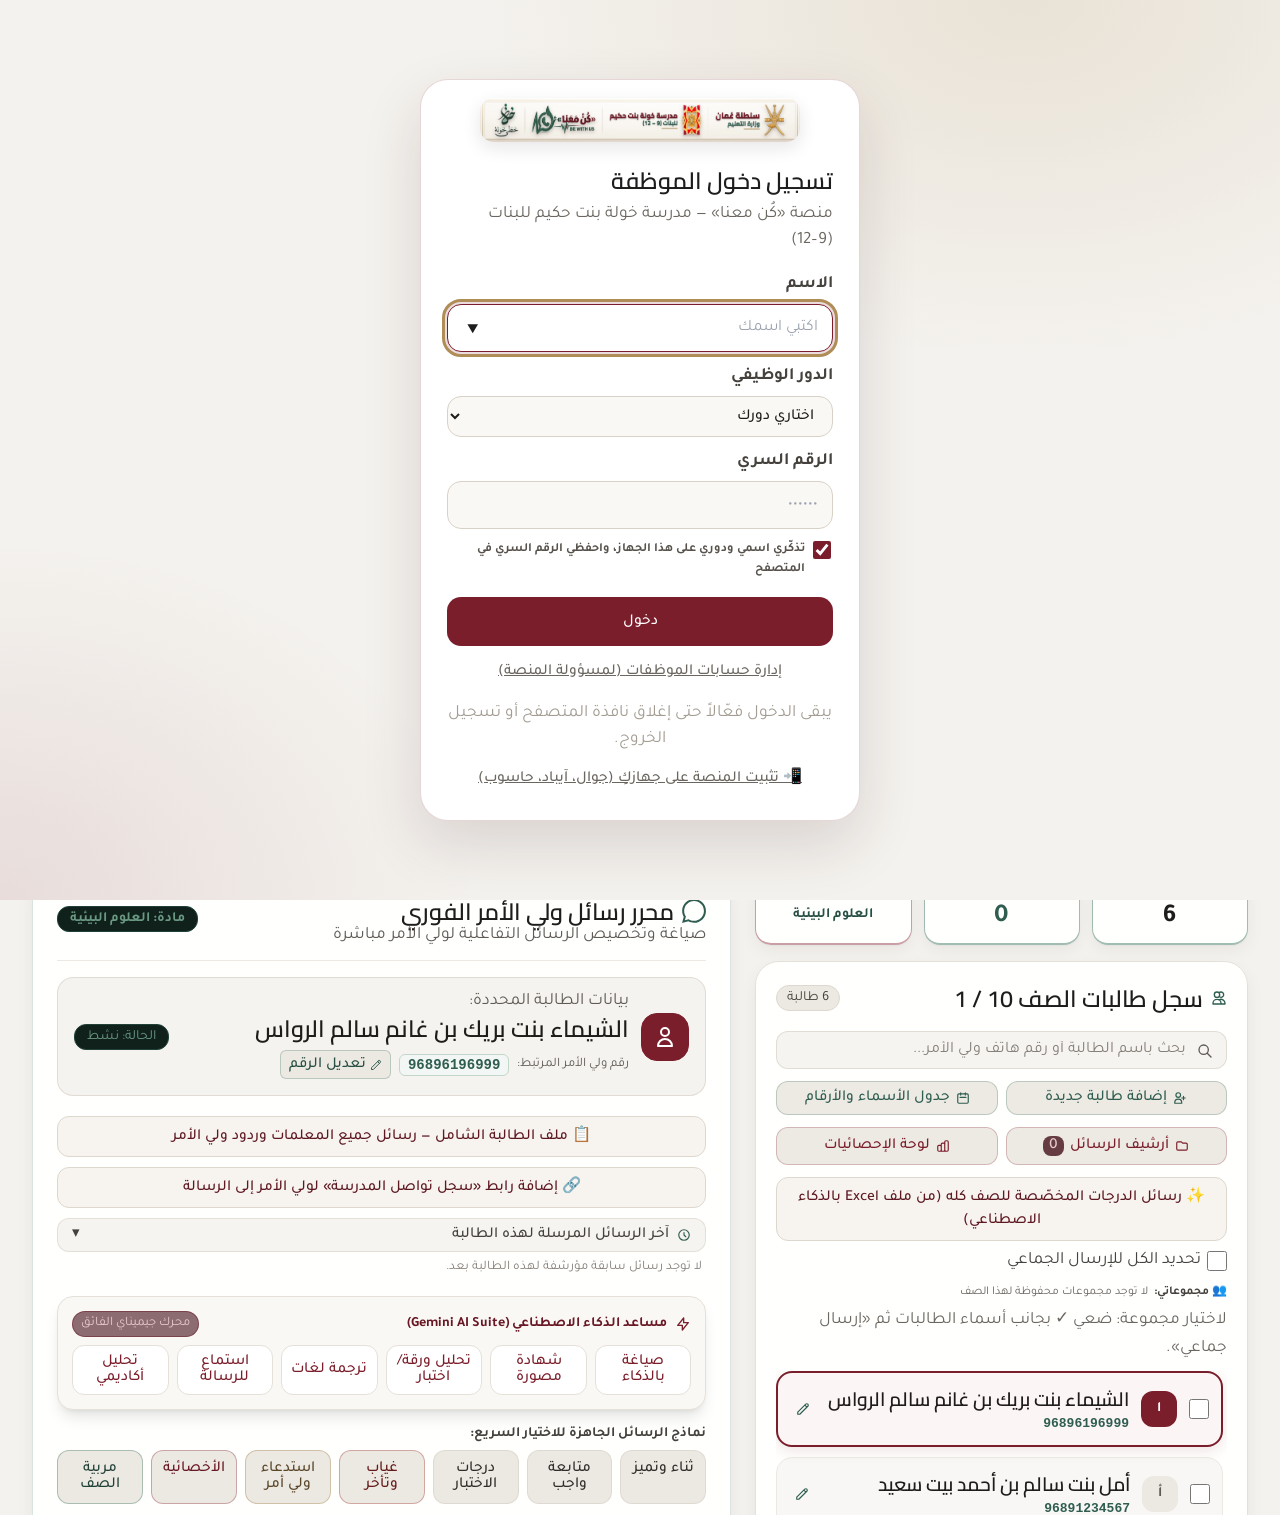
==== commit 238e35e8: "Browsers can save the password (iPhone, Android, computers); remember name and role; install guide f" ====
--- a/index.html
+++ b/index.html
@@ -6,7 +6,12 @@
     <!-- Installable app (PWA) -->
     <link rel="manifest" href="manifest.json">
     <meta name="theme-color" content="#5e1822">
-    <link rel="apple-touch-icon" href="apple-touch-icon.png">
+    <link rel="apple-touch-icon" sizes="180x180" href="apple-touch-icon.png?v=2">
+    <link rel="icon" type="image/png" sizes="192x192" href="icon-192.png?v=2">
+    <meta name="application-name" content="كُنْ مَعَنا">
+    <meta name="apple-mobile-web-app-status-bar-style" content="default">
+    <meta name="msapplication-TileColor" content="#5e1822">
+    <meta name="msapplication-TileImage" content="icon-192.png?v=2">
     <meta name="apple-mobile-web-app-capable" content="yes">
     <meta name="mobile-web-app-capable" content="yes">
     <meta name="apple-mobile-web-app-title" content="كُنْ مَعَنا">
@@ -374,22 +379,24 @@
     <div id="login-gate" role="dialog" aria-modal="true" aria-labelledby="login-gate-title">
         <div class="lg-card">
             <img id="login-gate-banner" class="lg-banner" alt="منصة كن معنا">
-            <form class="lg-body" onsubmit="submitLoginGate(event)" autocomplete="off">
+            <form class="lg-body" id="login-form" method="post" action="#" onsubmit="submitLoginGate(event)" autocomplete="on">
                 <h2 id="login-gate-title">تسجيل دخول الموظفة</h2>
                 <p class="lg-sub">منصة «كُن معنا» — مدرسة خولة بنت حكيم للبنات <span style="white-space:nowrap">(9–12)</span></p>
                 <label for="login-name">الاسم</label>
-                <input id="login-name" list="login-name-list" placeholder="اكتبي اسمك" oninput="onLoginNameInput()" onchange="onLoginNameInput()">
+                <input id="login-name" name="username" autocomplete="username" autocapitalize="off" spellcheck="false" list="login-name-list" placeholder="اكتبي اسمك" oninput="onLoginNameInput()" onchange="onLoginNameInput()">
                 <p id="login-name-job" style="display:none;margin:6px 2px 0;font-size:12px;font-weight:700;color:#7b1e2b"></p>
                 <datalist id="login-name-list"></datalist>
                 <label for="login-role">الدور الوظيفي</label>
                 <select id="login-role"></select>
                 <label for="login-password">الرقم السري</label>
-                <input id="login-password" type="password" placeholder="••••••">
+                <input id="login-password" name="password" type="password" autocomplete="current-password" placeholder="••••••">
+                <label class="lg-remember"><input type="checkbox" id="login-remember" checked> تذكّري اسمي ودوري على هذا الجهاز، واحفظي الرقم السري في المتصفح</label>
                 <p id="login-error" class="lg-err"></p>
                 <button type="submit">دخول</button>
                 <p id="login-v5-hint" class="lg-foot" style="display:none">لمن لديها حساب خاص: الاسم وكلمة المرور فقط، ويُحدَّد الدور تلقائياً.</p>
                 <button type="button" class="lg-admin-link" onclick="openAdminDialog()">إدارة حسابات الموظفات (لمسؤولة المنصة)</button>
                 <p class="lg-foot">يبقى الدخول فعّالاً حتى إغلاق نافذة المتصفح أو تسجيل الخروج.</p>
+                <button type="button" class="lg-admin-link lg-install-link" onclick="knInstallGuide()">📲 تثبيت المنصة على جهازكِ (جوال، آيباد، حاسوب)</button>
             </form>
         </div>
     </div>
@@ -9557,7 +9564,7 @@
     if(!v14()){ wrap.classList.add('hidden'); if(btn) btn.style.display=''; return; }
     let items=[], note='';
     try{ const r=await api('classList',{}); items=(r&&r.ok&&r.items)||[]; note=(r&&r.note)||''; }catch(e){}
-    if(!items.length){ wrap.classList.add('hidden'); if(btn) btn.style.display=''; return; }
+    if(!items.length){ sel.innerHTML='<option value="">— لم تُرفع قاعدة بيانات الطالبات بعد —</option>'; wrap.title='ترفعها مسؤولة المنصة من لوحة الإدارة ← قاعدة بيانات الطالبات'; wrap.classList.remove('hidden'); if(btn) btn.style.display=''; return; }
     list=items;
     const cur=String(localStorage.getItem('school_active_class_name')||'');
     const by={}; items.forEach(x=>{ (by[x.grade]=by[x.grade]||[]).push(x); });
@@ -9652,6 +9659,103 @@
       showToast(`✓ حُفظت ${r.count} طالبة في قاعدة البيانات`); parsed=[]; openStudentsDb();
     }catch(e){ showToast('تعذر الاتصال',true); } finally{ b.textContent='💾 حفظ في قاعدة البيانات'; }
   };
+})();
+</script>
+<div id="inst-dialog" class="xw-overlay" role="dialog" aria-modal="true" aria-labelledby="inst-title">
+  <div class="xw-panel" style="max-width:560px">
+    <div class="xw-head"><div><h3 id="inst-title">📲 تثبيت منصة «كُنْ مَعَنا»</h3><div class="xw-sub" id="inst-sub"></div></div>
+      <button class="xw-x" onclick="closeDialog('inst-dialog')" aria-label="إغلاق">✕</button></div>
+    <div class="xw-body"><div id="inst-body"></div>
+      <details style="margin-top:12px"><summary style="cursor:pointer;font-weight:800;font-size:13px">طريقة التثبيت على الأجهزة الأخرى</summary><div id="inst-all" style="margin-top:8px"></div></details>
+    </div>
+  </div>
+</div>
+<style>
+.lg-remember{display:flex !important;align-items:flex-start;gap:8px;font-size:12.5px !important;font-weight:600 !important;color:#57524c !important;margin:10px 2px 0 !important;line-height:1.6;cursor:pointer}
+.lg-remember input{width:18px !important;height:18px !important;margin-top:2px;flex:none;accent-color:#7b1e2b;padding:0 !important}
+.lg-install-link{color:#2f5d50 !important;font-weight:700 !important}
+#inst-dialog{z-index:10004 !important}
+.inst-steps{margin:0;padding-right:20px;line-height:1.9;font-size:14px}.inst-steps li{margin-bottom:4px}
+.inst-dev{border:1px solid #e5e0d8;border-radius:12px;padding:8px 12px;margin-bottom:8px;background:#faf8f5}
+.inst-dev b{display:block;color:#5e1822;margin-bottom:2px}.inst-dev ol{margin:0;padding-right:18px;font-size:13px;line-height:1.8}
+.inst-go{width:100%;margin-top:12px}
+.inst-note{font-size:12.5px;background:#faf6ee;border:1px solid #e5d3ae;border-radius:10px;padding:8px 10px;margin-top:10px}
+body.dark-mode .inst-dev,body.dark-mode .inst-note{background:#2a2122 !important;border-color:#4a3a3c !important;color:#efe8e2}
+</style>
+<script>
+/* حفظ الرقم السري في الجوال والحاسوب + تذكّر الاسم والدور + تثبيت المنصة على كل الأجهزة */
+(function(){
+  const LAST='kn_last_login';
+  // ---- تعبئة الاسم والدور المحفوظين ----
+  function prefill(){
+    let o=null; try{ o=JSON.parse(localStorage.getItem(LAST)||'null'); }catch(e){}
+    if(!o||!o.name) return;
+    const n=document.getElementById('login-name'), r=document.getElementById('login-role');
+    if(n&&!n.value){ n.value=o.name; try{ onLoginNameInput(); }catch(e){} }
+    if(r&&o.role&&[...r.options].some(x=>x.value===o.role)) r.value=o.role;
+  }
+  window.addEventListener('load',()=>setTimeout(prefill,300));
+  setTimeout(prefill,1200);
+  // ---- عند نجاح الدخول: حفظ الاسم/الدور، وطلب حفظ الرقم السري من المتصفح ----
+  let pending=null;
+  document.addEventListener('submit',e=>{ if(e.target&&e.target.id==='login-form'){ pending={ name:(document.getElementById('login-name').value||'').replace(/\s+/g,' ').trim(), pw:document.getElementById('login-password').value, role:document.getElementById('login-role').value }; } },true);
+  async function storeCred(p){
+    try{
+      if(!document.getElementById('login-remember')||!document.getElementById('login-remember').checked){ localStorage.removeItem(LAST); return; }
+      localStorage.setItem(LAST,JSON.stringify({name:p.name,role:p.role}));
+    }catch(e){}
+    // Chrome / Edge / Android: يظهر عرض «حفظ كلمة المرور» فوراً
+    try{ if(window.PasswordCredential&&navigator.credentials&&p.pw){ await navigator.credentials.store(new PasswordCredential({ id:p.name, password:p.pw, name:p.name })); } }catch(e){}
+    // Safari (آيفون/آيباد/ماك): يعرض الحفظ بعد إرسال النموذج واختفائه — نُبقي القيم لحظة ثم نمسحها
+    setTimeout(()=>{ try{ history.replaceState(null,'',location.pathname+location.search); }catch(e){} },50);
+  }
+  if(typeof applyStaffLogin==='function'){ const a=applyStaffLogin; applyStaffLogin=function(info){ const r=a.apply(this,arguments); try{ if(pending&&info&&pending.name){ const p=Object.assign({},pending,{role:info.role||pending.role}); pending=null; storeCred(p); } }catch(e){} return r; }; }
+
+  // ---- تثبيت المنصة ----
+  const ua=navigator.userAgent||'';
+  const isIPad=/iPad/.test(ua)||(navigator.platform==='MacIntel'&&navigator.maxTouchPoints>1);
+  const isIOS=/iPhone|iPod/.test(ua)||isIPad;
+  const isAndroid=/Android/i.test(ua);
+  const inApp=/FBAN|FBAV|Instagram|Line\/|WhatsApp|Snapchat|TikTok|; wv\)/i.test(ua);
+  const isSamsung=/SamsungBrowser/i.test(ua), isFirefox=/Firefox|FxiOS/i.test(ua), isEdge=/Edg(e|A|iOS)?\//i.test(ua);
+  const isSafariMac=!isIOS&&/Macintosh/.test(ua)&&/Safari/.test(ua)&&!/Chrome|Chromium|Edg|Firefox/.test(ua);
+  const standalone=()=>window.matchMedia('(display-mode: standalone)').matches||window.matchMedia('(display-mode: minimal-ui)').matches||navigator.standalone===true;
+  const ALL=[
+    ['📱 آيفون (Safari)',['افتحي رابط المنصة في Safari.','اضغطي زر المشاركة ⬆️ أسفل الشاشة.','اختاري «إضافة إلى الشاشة الرئيسية» ثم «إضافة».']],
+    ['📲 آيباد (Safari)',['افتحي رابط المنصة في Safari.','اضغطي زر المشاركة ⬆️ أعلى الشاشة بجانب شريط العنوان.','اختاري «إضافة إلى الشاشة الرئيسية» ثم «إضافة».']],
+    ['🤖 أندرويد (Chrome / Edge)',['اضغطي زر «تثبيت» عند ظهوره، أو قائمة المتصفح ⋮.','اختاري «تثبيت التطبيق» أو «إضافة إلى الشاشة الرئيسية».']],
+    ['🌐 أندرويد (Samsung Internet)',['اضغطي القائمة ≡ أسفل الشاشة.','اختاري «إضافة الصفحة إلى» ثم «الشاشة الرئيسية».']],
+    ['🦊 أندرويد (Firefox)',['اضغطي القائمة ⋮.','اختاري «تثبيت» أو «إضافة إلى الشاشة الرئيسية».']],
+    ['💻 حاسوب ويندوز أو كروم بوك (Chrome / Edge)',['اضغطي أيقونة التثبيت ⊕ في نهاية شريط العنوان.','أو من القائمة ⋮: «حفظ ومشاركة» ← «تثبيت الصفحة كتطبيق» (Chrome)، أو «التطبيقات» ← «تثبيت هذا الموقع كتطبيق» (Edge).']],
+    ['🍎 حاسوب ماك',['في Safari: قائمة «ملف» ← «إضافة إلى Dock».','أو في Chrome/Edge: أيقونة التثبيت ⊕ في شريط العنوان.']],
+    ['ℹ️ Firefox على الحاسوب',['لا يدعم التثبيت؛ افتحي المنصة في Chrome أو Edge وثبّتيها منهما.']]
+  ];
+  function steps(arr){ return `<ol class="inst-steps">${arr.map(x=>`<li>${x}</li>`).join('')}</ol>`; }
+  function mine(){
+    if(inApp) return ['أنتِ داخل متصفح تطبيق (واتساب أو غيره)',['اضغطي القائمة ⋮ أو ⋯ أعلى الشاشة.',`اختاري «فتح في ${isIOS?'Safari':'Chrome'}» أو «فتح في المتصفح».`,'ثم اضغطي زر «📲 تثبيت المنصة» مرة أخرى.']];
+    if(isIOS){ const b=ALL[isIPad?1:0]; const extra=/CriOS|FxiOS|EdgiOS/.test(ua)?['إن لم يظهر الخيار، افتحي الرابط في Safari وكرري الخطوات.']:[]; return [b[0],b[1].concat(extra)]; }
+    if(isAndroid) return isSamsung?ALL[3]:isFirefox?ALL[4]:ALL[2];
+    if(isSafariMac) return ALL[6];
+    if(isFirefox) return ALL[7];
+    return ALL[5];
+  }
+  window.knInstallGuide=async function(){
+    if(standalone()){ showToast('المنصة مثبّتة ومفتوحة كتطبيق على هذا الجهاز ✓'); return; }
+    if(typeof deferredInstallPrompt!=='undefined'&&deferredInstallPrompt){
+      try{ deferredInstallPrompt.prompt(); const c=await deferredInstallPrompt.userChoice; deferredInstallPrompt=null; if(c&&c.outcome==='accepted') return; }catch(e){}
+    }
+    const d=document.getElementById('inst-dialog'); if(d.parentElement!==document.body) document.body.appendChild(d);
+    const m=mine();
+    document.getElementById('inst-sub').textContent='جهازكِ الآن: '+m[0];
+    document.getElementById('inst-body').innerHTML=steps(m[1])+`<div class="inst-note">بعد التثبيت تظهر أيقونة «كُنْ مَعَنا» على الشاشة الرئيسية أو سطح المكتب، وتفتح المنصة كتطبيق مستقل بلا شريط المتصفح.</div>`;
+    document.getElementById('inst-all').innerHTML=ALL.map(x=>`<div class="inst-dev"><b>${x[0]}</b><ol>${x[1].map(y=>`<li>${y}</li>`).join('')}</ol></div>`).join('');
+    openDialog('inst-dialog');
+  };
+  // زر «تثبيت» يظهر على كل الأجهزة (جوال، آيباد، حاسوب) ما دامت المنصة غير مثبّتة
+  window.installPlatformApp=knInstallGuide;
+  function showBtn(){ const b=document.getElementById('install-app-btn'); if(b) b.style.display=standalone()?'none':'inline-block'; const l=document.querySelector('.lg-install-link'); if(l) l.style.display=standalone()?'none':''; }
+  window.addEventListener('load',()=>setTimeout(showBtn,500));
+  if(typeof applyStaffLogin==='function'){ const a2=applyStaffLogin; applyStaffLogin=function(){ const r=a2.apply(this,arguments); setTimeout(showBtn,300); return r; }; }
 })();
 </script>
 <style id="omani-official-theme">
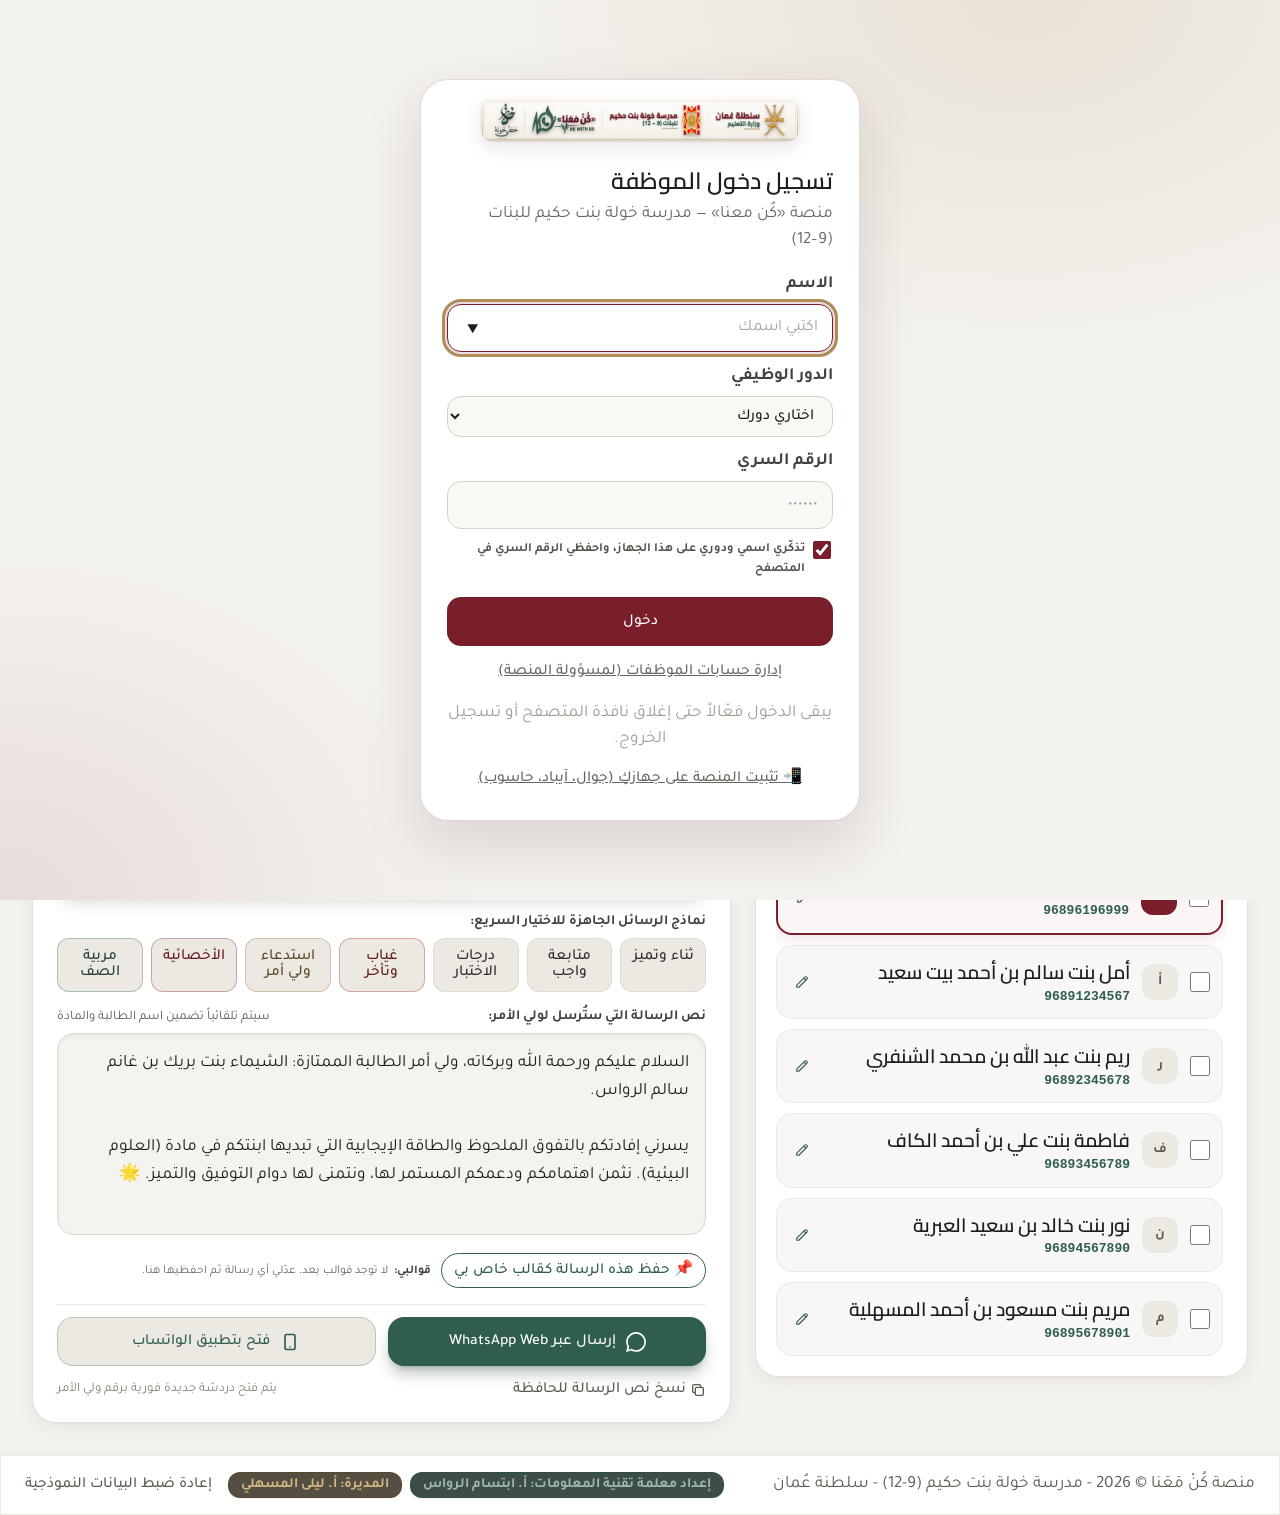
==== commit 54b8ee91: "Send each message's section and type to the replies script (v15) for accurate reports Co-Authored-By" ====
--- a/index.html
+++ b/index.html
@@ -9758,6 +9758,25 @@
   if(typeof applyStaffLogin==='function'){ const a2=applyStaffLogin; applyStaffLogin=function(){ const r=a2.apply(this,arguments); setTimeout(showBtn,300); return r; }; }
 })();
 </script>
+<script>
+/* v15: send the section and message type with each message (for accurate reports) */
+(function(){
+  if (typeof backupArchiveEntryToGoogleSheet !== 'function') return;
+  const orig = backupArchiveEntryToGoogleSheet;
+  window.backupArchiveEntryToGoogleSheet = backupArchiveEntryToGoogleSheet = function(entry){
+    const r = orig.apply(this, arguments);
+    try {
+      if (entry && typeof scriptV !== 'undefined' && scriptV >= 15 && staffSession && staffSession.token && PARENT_REPLY_WEBAPP_URL) {
+        const sent = new Date(entry.sentAt);
+        if (!isNaN(sent)) fetch(PARENT_REPLY_WEBAPP_URL, { method: 'POST', mode: 'no-cors', headers: { 'Content-Type': 'text/plain;charset=utf-8' },
+          body: JSON.stringify({ action: 'msgMeta', session: staffSession.token, key: getArchiveReplyKey(entry.phone, sent),
+            cls: (entry.className && entry.className !== 'الصف المُستورد') ? entry.className : '', type: entry.type || '' }) }).catch(function(){});
+      }
+    } catch (e) {}
+    return r;
+  };
+})();
+</script>
 <style id="omani-official-theme">
 /* ===== الهوية الرسمية: ألوان هادئة بطابع حكومي عُماني (عنابي، أخضر، ذهبي رملي) ===== */
 :root{--om-maroon:#7b1e2b;--om-maroon-d:#5e1822;--om-green:#2f5d50;--om-gold:#b08d57;--om-sand:#f4f2ee;--om-ink:#1f1d1b;--om-muted:#6b665f;--om-line:#e5e0d8}
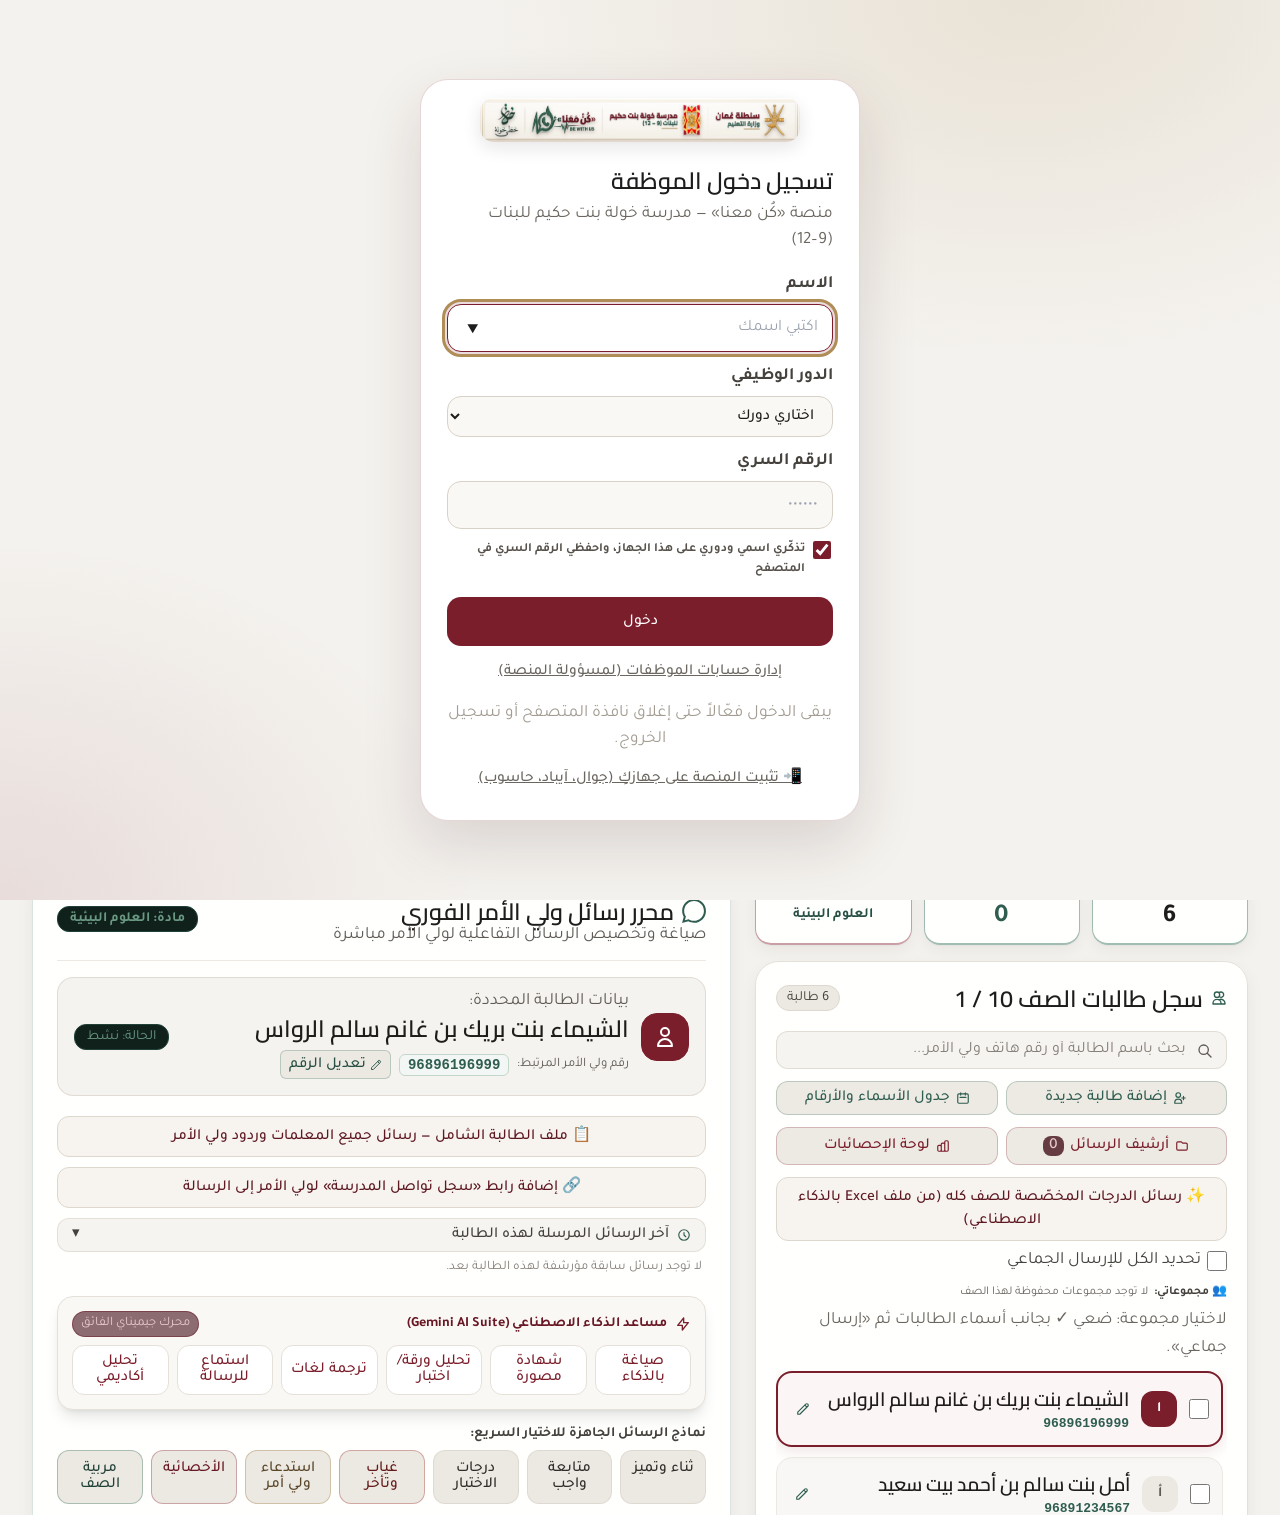
==== commit 189289fb: "Fix unified outbox button not showing Co-Authored-By: Claude Opus 5.5 <noreply@anthropic.com> Claude" ====
--- a/index.html
+++ b/index.html
@@ -9777,6 +9777,214 @@
   };
 })();
 </script>
+<style>
+body:has(.xw-overlay.open) #uni-fab{display:none !important}
+#uni-fab{position:fixed;left:14px;bottom:14px;z-index:60;display:none;border:0;border-radius:999px;padding:10px 16px;font:800 13px inherit;font-family:inherit;cursor:pointer;background:#2f5d50;color:#fff;box-shadow:0 6px 18px rgba(0,0,0,.18)}
+#uni-fab.mine{background:#b08d57}
+#uni-fab .n{display:inline-block;min-width:20px;margin-inline-start:6px;padding:0 6px;border-radius:999px;background:#fff;color:#2f5d50;font-size:12px}
+#uni-dialog .uni-tabs{display:flex;gap:6px;margin-bottom:10px;flex-wrap:wrap}
+#uni-dialog .uni-row{border:1px solid #e7e1d8;border-right:4px solid #2f5d50;border-radius:12px;padding:10px 12px;margin-bottom:8px;background:#fff}
+#uni-dialog .uni-row.cur{border-right-color:#b08d57;background:#fbf8f2}
+#uni-dialog .uni-row .h{display:flex;justify-content:space-between;gap:8px;flex-wrap:wrap;font-weight:800;font-size:14px}
+#uni-dialog .uni-row .m{color:#6b665f;font-size:12px;font-weight:600}
+#uni-dialog .uni-row .t{white-space:pre-line;font-size:13px;margin:6px 0;max-height:4.6em;overflow:hidden;color:#3a3631}
+#uni-dialog .uni-row .b{display:flex;gap:6px;flex-wrap:wrap}
+#uni-dialog .uni-note{background:#f4f2ee;border-radius:10px;padding:8px 10px;font-size:12px;color:#5b564f;margin-bottom:10px;line-height:1.7}
+#uni-dialog .st{font-size:11px;padding:2px 8px;border-radius:999px;background:#eef3f1;color:#2f5d50}
+#uni-dialog .st.p{background:#f7efe1;color:#8a6a2f}#uni-dialog .st.c{background:#f5e1df;color:#7f1d1d}
+</style>
+<div id="uni-dialog" class="xw-overlay" role="dialog" aria-modal="true" aria-labelledby="uni-title">
+  <div class="xw-panel" style="max-width:760px">
+    <div class="xw-head"><div><h3 id="uni-title">الصادر الموحّد — رقم المدرسة</h3><div class="xw-sub" id="uni-sub"></div></div>
+      <button class="xw-x" onclick="closeDialog('uni-dialog')" aria-label="إغلاق">✕</button></div>
+    <div class="xw-body" id="uni-body"></div>
+    <div class="xw-foot"><button class="xw-btn" onclick="closeDialog('uni-dialog')">إغلاق</button></div>
+  </div>
+</div>
+<button type="button" id="uni-fab" onclick="knUniOpen()"></button>
+<script>
+/* v16: الرقم الموحّد — رسائل الهيئة التعليمية تُرسل من رقم واتساب المدرسة عبر صندوق صادر موحّد */
+(function(){
+  const U = window.KN_UNI = { on:false, number:'', canDispatch:false, pending:0, mine:[], list:[], tab:'pending', cur:null };
+  const esc = t => String(t==null?'':t).replace(/[&<>"']/g,c=>({'&':'&amp;','<':'&lt;','>':'&gt;','"':'&quot;',"'":'&#39;'}[c]));
+  const lbl = t => (typeof TEMPLATE_TYPE_LABELS!=='undefined' && TEMPLATE_TYPE_LABELS[t]) || 'رسالة';
+  const ready = () => typeof scriptV!=='undefined' && scriptV>=16 && typeof staffSession!=='undefined' && staffSession && staffSession.token;
+  const RETRY='kn_uni_retry';
+  const isMobile = () => /Android|iPhone|iPad|Mobi/i.test(navigator.userAgent);
+  const p2 = n => String(n).padStart(2,'0');
+  const keyDate = d => `${d.getFullYear()}/${p2(d.getMonth()+1)}/${p2(d.getDate())} ${p2(d.getHours())}:${p2(d.getMinutes())}:${p2(d.getSeconds())}`;
+  const parseKey = s => { const m=String(s||'').match(/(\d{4})\/(\d{2})\/(\d{2}) (\d{2}):(\d{2}):(\d{2})/); return m? new Date(+m[1],+m[2]-1,+m[3],+m[4],+m[5],+m[6]) : null; };
+
+  async function refresh(){
+    if(!ready()){ U.on=false; fab(); return; }
+    try{
+      const r = await api('outboxInfo');
+      U.on = !!(r && r.on); U.number = r.number||''; U.canDispatch = !!r.canDispatch; U.pending = r.pending||0;
+      if(U.on){ await flushRetry(); await syncMine(); }
+    }catch(e){}
+    fab();
+  }
+  function fab(){
+    const b=document.getElementById('uni-fab'); if(!b) return;
+    if(!U.on){ b.style.display='none'; return; }
+    const myPending = U.mine.filter(x=>x.status==='pending').length;
+    if(U.canDispatch){ b.className=''; b.innerHTML=`📤 الصادر الموحّد<span class="n">${U.pending}</span>`; b.style.display='block'; }
+    else if(myPending){ b.className='mine'; b.innerHTML=`📤 بانتظار الإرسال من رقم المدرسة<span class="n">${myPending}</span>`; b.style.display='block'; }
+    else b.style.display='none';
+  }
+
+  // ---- إدخال رسائل المعلمة في الصادر بدل فتح واتساب ----
+  function pendingIds(){ try{ return (JSON.parse(localStorage.getItem('kn_wa_pending')||'[]')||[]).map(p=>String(p.id)); }catch(e){ return []; } }
+  function pendingItems(){ try{ return JSON.parse(localStorage.getItem('kn_wa_pending')||'[]')||[]; }catch(e){ return []; } }
+  function capture(run){
+    const before = new Set(pendingIds());
+    const o = window.open; window.open = function(){ return null; };
+    try{ run(); } finally { window.open = o; }
+    const added = pendingItems().filter(p=>!before.has(String(p.id)));
+    added.forEach(p=>{ try{ window.waDrop(p.id); }catch(e){} });
+    return added;
+  }
+  async function enqueue(items){
+    if(!items.length) return;
+    try{
+      const r = await api('outboxAdd',{ items });
+      if(!r || !r.ok) throw new Error(r && r.error || 'تعذر');
+      showToast(items.length>1 ? `أُضيفت ${items.length} رسالة إلى الصادر الموحّد، وستصل لأولياء الأمور من رقم المدرسة` : 'أُضيفت الرسالة إلى الصادر الموحّد، وستصل لولي الأمر من رقم المدرسة');
+    }catch(e){
+      let q=[]; try{ q=JSON.parse(localStorage.getItem(RETRY)||'[]'); }catch(_){}
+      localStorage.setItem(RETRY, JSON.stringify(q.concat(items)));
+      showToast('تعذر الوصول للخادم؛ ستُضاف الرسالة للصادر الموحّد تلقائياً عند عودة الاتصال', true);
+    }
+    refresh();
+  }
+  async function flushRetry(){
+    let q=[]; try{ q=JSON.parse(localStorage.getItem(RETRY)||'[]'); }catch(_){}
+    if(!q.length) return;
+    try{ const r=await api('outboxAdd',{ items:q }); if(r&&r.ok) localStorage.removeItem(RETRY); }catch(e){}
+  }
+  if(typeof sendWhatsApp==='function'){
+    const base = sendWhatsApp;
+    sendWhatsApp = function(){ if(!U.on) return base.apply(this,arguments); const args=arguments, self=this; const items=capture(()=>base.apply(self,args)); enqueue(items); };
+    window.sendWhatsApp = sendWhatsApp;
+  }
+  if(typeof openNextBulkMessage==='function'){
+    const baseB = openNextBulkMessage;
+    openNextBulkMessage = function(){
+      if(!U.on) return baseB.apply(this,arguments);
+      const self=this; let guard=0;
+      const items = capture(()=>{ baseB.apply(self); while(bulkQueueActive && bulkQueueIndex < bulkQueue.length && guard++ < 500) baseB.apply(self); });
+      if(bulkQueueActive){ try{ baseB.apply(self); }catch(e){} } // ينهي الطابور ويخفي شريط التقدم
+      enqueue(items);
+    };
+    window.openNextBulkMessage = openNextBulkMessage;
+  }
+
+  // ---- المعلمة: إضافة الرسائل المُرسلة من رقم المدرسة إلى أرشيفها ----
+  async function syncMine(){
+    try{
+      const r = await api('outboxMine'); if(!r||!r.ok) return;
+      U.mine = r.items||[];
+      let changed=false;
+      const have = new Set(messageArchive.map(e=>String(e.replyToken||'')+'|'+String(e.id)));
+      U.mine.filter(x=>x.status==='sent').forEach(x=>{
+        const m=x.meta||{}; const k=String(m.replyToken||'')+'|'+String(m.id);
+        if(have.has(k) || messageArchive.some(e=>e.uniId===x.id)) return;
+        const d=parseKey(x.sentAt)||new Date();
+        messageArchive.unshift(Object.assign({}, m, { id:m.id||Date.now(), uniId:x.id, sentAt:d.toISOString(), mode:'unified' }));
+        changed=true;
+      });
+      if(changed){ messageArchive.sort((a,b)=>new Date(b.sentAt)-new Date(a.sentAt)); try{ saveArchiveToStorage(); }catch(e){} try{ updateStats(); }catch(e){} }
+    }catch(e){}
+  }
+
+  // ---- نافذة الصادر الموحّد ----
+  window.knUniOpen = async function(tab){
+    if(tab) U.tab=tab; else U.tab = U.canDispatch ? 'pending' : 'mine';
+    openDialog('uni-dialog');
+    document.getElementById('uni-sub').textContent = `رقم المدرسة: ${U.number}`;
+    await renderBody(true);
+  };
+  window.knUniTab = function(t){ U.tab=t; renderBody(true); };
+  async function renderBody(load){
+    const body=document.getElementById('uni-body'); if(!body) return;
+    const tabs = U.canDispatch
+      ? `<div class="uni-tabs"><button class="xw-btn ${U.tab==='pending'?'primary':''}" onclick="knUniTab('pending')">بانتظار الإرسال</button><button class="xw-btn ${U.tab==='sent'?'primary':''}" onclick="knUniTab('sent')">أُرسلت</button><button class="xw-btn ${U.tab==='mine'?'primary':''}" onclick="knUniTab('mine')">رسائلي</button></div>` : '';
+    if(load){ body.innerHTML = tabs+'<div class="xw-empty">جاري التحميل…</div>';
+      try{
+        if(U.tab==='mine'){ await syncMine(); U.list=U.mine.slice().reverse(); }
+        else { const r=await api('outboxList',{status:U.tab}); U.list=(r&&r.ok&&r.items)||[]; if(U.tab==='pending') U.pending=U.list.length; }
+      }catch(e){ U.list=[]; }
+      fab();
+    }
+    let note='';
+    if(U.tab==='pending') note=`<div class="uni-note">افتحي هذه الصفحة على جهاز مرتبط بواتساب المدرسة (${esc(U.number)}) عبر WhatsApp Web أو تطبيق واتساب للأعمال. اضغطي «▶ افتح التالية»، أرسلي الرسالة في واتساب، ثم «✅ أُرسلت — التالية». تُسجَّل الرسالة في الأرشيف باسم المعلمة صاحبتها.</div>`+
+      (U.list.length?`<div class="uni-tabs"><button class="xw-btn primary" onclick="knUniNext()">▶ افتح التالية (${U.list.length})</button></div>`:'');
+    if(U.tab==='sent') note='<div class="uni-note">إذا ردّ ولي الأمر على رقم المدرسة في واتساب، اضغطي «📝 تسجيل الرد» والصقي الرد؛ فيظهر للمعلمة في المنصة ويُحتسب في لوحة الإحصائيات.</div>';
+    if(U.tab==='mine') note='<div class="uni-note">رسائلكِ تُرسل لأولياء الأمور من رقم المدرسة الموحّد، وتظهر في أرشيفكِ بعد إرسالها. ردود أولياء الأمور تصلكِ في المنصة.</div>';
+    const st = s => s==='sent'?'<span class="st">أُرسلت</span>':s==='cancelled'?'<span class="st c">أُلغيت</span>':'<span class="st p">بانتظار الإرسال</span>';
+    const rows = U.list.map(x=>{
+      const cur = U.cur===x.id;
+      let btns='';
+      if(U.tab==='pending') btns = `<button class="xw-btn" onclick="knUniOpenChat('${x.id}')">📲 فتح في واتساب</button><button class="xw-btn ${cur?'primary':''}" onclick="knUniSent('${x.id}',${cur?'true':'false'})">${cur?'✅ أُرسلت — التالية':'✅ أُرسلت'}</button><button class="xw-btn warn" onclick="knUniCancel('${x.id}')">✖ إلغاء</button>`;
+      if(U.tab==='sent') btns = `<button class="xw-btn" onclick="knUniReply('${x.id}')">📝 تسجيل الرد</button>`;
+      if(U.tab==='mine' && x.status==='pending') btns = `<button class="xw-btn warn" onclick="knUniCancel('${x.id}')">✖ إلغاء</button>`;
+      return `<div class="uni-row ${cur?'cur':''}"><div class="h"><span>${esc(x.student)}${x.cls?` <span class="m">— ${esc(x.cls)}</span>`:''}</span>${U.tab==='mine'?st(x.status):`<span class="m">${esc(lbl(x.type))}</span>`}</div>
+        <div class="m">${esc(U.tab==='mine'?lbl(x.type):x.by)} · ${esc(U.tab==='sent'||x.status==='sent'?('أُرسلت '+x.sentAt+(x.sentBy?' بواسطة '+x.sentBy:'')):x.at)}</div>
+        <div class="t">${esc(x.text)}</div><div class="b">${btns}</div></div>`;
+    }).join('');
+    body.innerHTML = tabs + note + (rows || `<div class="xw-empty">${U.tab==='pending'?'لا توجد رسائل بانتظار الإرسال 🎉':'لا توجد رسائل'}</div>`);
+  }
+  const find = id => U.list.find(x=>x.id===id);
+  window.knUniOpenChat = function(id){
+    const x=find(id); if(!x) return;
+    U.cur=id;
+    const enc=encodeURIComponent(x.text);
+    const u = isMobile() ? `https://api.whatsapp.com/send?phone=${x.phone}&text=${enc}` : `https://web.whatsapp.com/send?phone=${x.phone}&text=${enc}`;
+    window.open(u,'kn_unified_chat');
+    renderBody(false);
+  };
+  window.knUniNext = function(){ const x=U.list[0]; if(x) knUniOpenChat(x.id); };
+  window.knUniSent = async function(id, goNext){
+    const x=find(id); if(!x) return;
+    const now=new Date();
+    try{
+      const r=await api('outboxMark',{ id, status:'sent', sentAtText:keyDate(now) });
+      if(!r||!r.ok){ showToast((r&&r.error)||'تعذر التسجيل',true); return; }
+      if(!r.already){
+        const sentD = parseKey(r.item.sentAt) || now;
+        const entry = Object.assign({}, x.meta||{}, { id:(x.meta&&x.meta.id)||Date.now(), uniId:id, sentAt:sentD.toISOString(), mode:'unified' });
+        try{ backupArchiveEntryToGoogleSheet(entry); }catch(e){} try{ registerReplyLink(entry); }catch(e){}
+      }
+      U.list=U.list.filter(y=>y.id!==id); U.pending=U.list.length; if(U.cur===id) U.cur=null;
+      fab(); renderBody(false);
+      if(goNext && U.list.length) knUniOpenChat(U.list[0].id); else showToast('سُجّلت الرسالة كمُرسلة من رقم المدرسة ✓');
+    }catch(e){ showToast('تعذر الاتصال بالخادم',true); }
+  };
+  window.knUniCancel = async function(id){
+    if(!confirm('إلغاء هذه الرسالة؟ لن تُرسل لولي الأمر.')) return;
+    try{ const r=await api('outboxMark',{ id, status:'cancelled' }); if(!r||!r.ok){ showToast((r&&r.error)||'تعذر الإلغاء',true); return; } }catch(e){ return; }
+    U.list=U.list.filter(y=>y.id!==id); U.mine=U.mine.map(y=>y.id===id?Object.assign({},y,{status:'cancelled'}):y);
+    if(U.tab==='pending') U.pending=U.list.length; fab(); renderBody(U.tab==='mine'); showToast('أُلغيت الرسالة');
+  };
+  window.knUniReply = async function(id){
+    const x=find(id); if(!x) return;
+    const text=(prompt(`الصقي رد ولي أمر الطالبة ${x.student}:`)||'').trim(); if(!text) return;
+    const m=x.meta||{};
+    const entryLike=Object.assign({}, m, { sentAt:(parseKey(x.sentAt)||new Date()).toISOString() });
+    try{
+      const r=await api(undefined,{ key:`${x.phone}|${x.sentAt}`, sentAtText:x.sentAt, studentName:x.student, phone:x.phone, subject:x.subject,
+        sender:(typeof getEntrySenderLabel==='function'?getEntrySenderLabel(entryLike):x.by), messagePreview:String(x.text).slice(0,300), reply:text, replyAtText:keyDate(new Date()) });
+      showToast(r&&r.ok?'سُجّل الرد ✓ ويظهر للمعلمة في المنصة':'تعذر تسجيل الرد', !(r&&r.ok));
+    }catch(e){ showToast('تعذر الاتصال بالخادم',true); }
+  };
+
+  window.knUniRefresh = refresh;
+  function boot(){ refresh(); setInterval(refresh, 120000); }
+  const start = () => { if(typeof scriptReady!=='undefined' && scriptReady && scriptReady.then) scriptReady.then(()=>setTimeout(boot,800)); else setTimeout(boot,3000); };
+  if(document.readyState==='loading') document.addEventListener('DOMContentLoaded',start); else start();
+  if(typeof applyStaffLogin==='function'){ const a=applyStaffLogin; applyStaffLogin=function(){ const r=a.apply(this,arguments); setTimeout(refresh,1500); return r; }; window.applyStaffLogin=applyStaffLogin; }
+})();
+</script>
 <style id="omani-official-theme">
 /* ===== الهوية الرسمية: ألوان هادئة بطابع حكومي عُماني (عنابي، أخضر، ذهبي رملي) ===== */
 :root{--om-maroon:#7b1e2b;--om-maroon-d:#5e1822;--om-green:#2f5d50;--om-gold:#b08d57;--om-sand:#f4f2ee;--om-ink:#1f1d1b;--om-muted:#6b665f;--om-line:#e5e0d8}
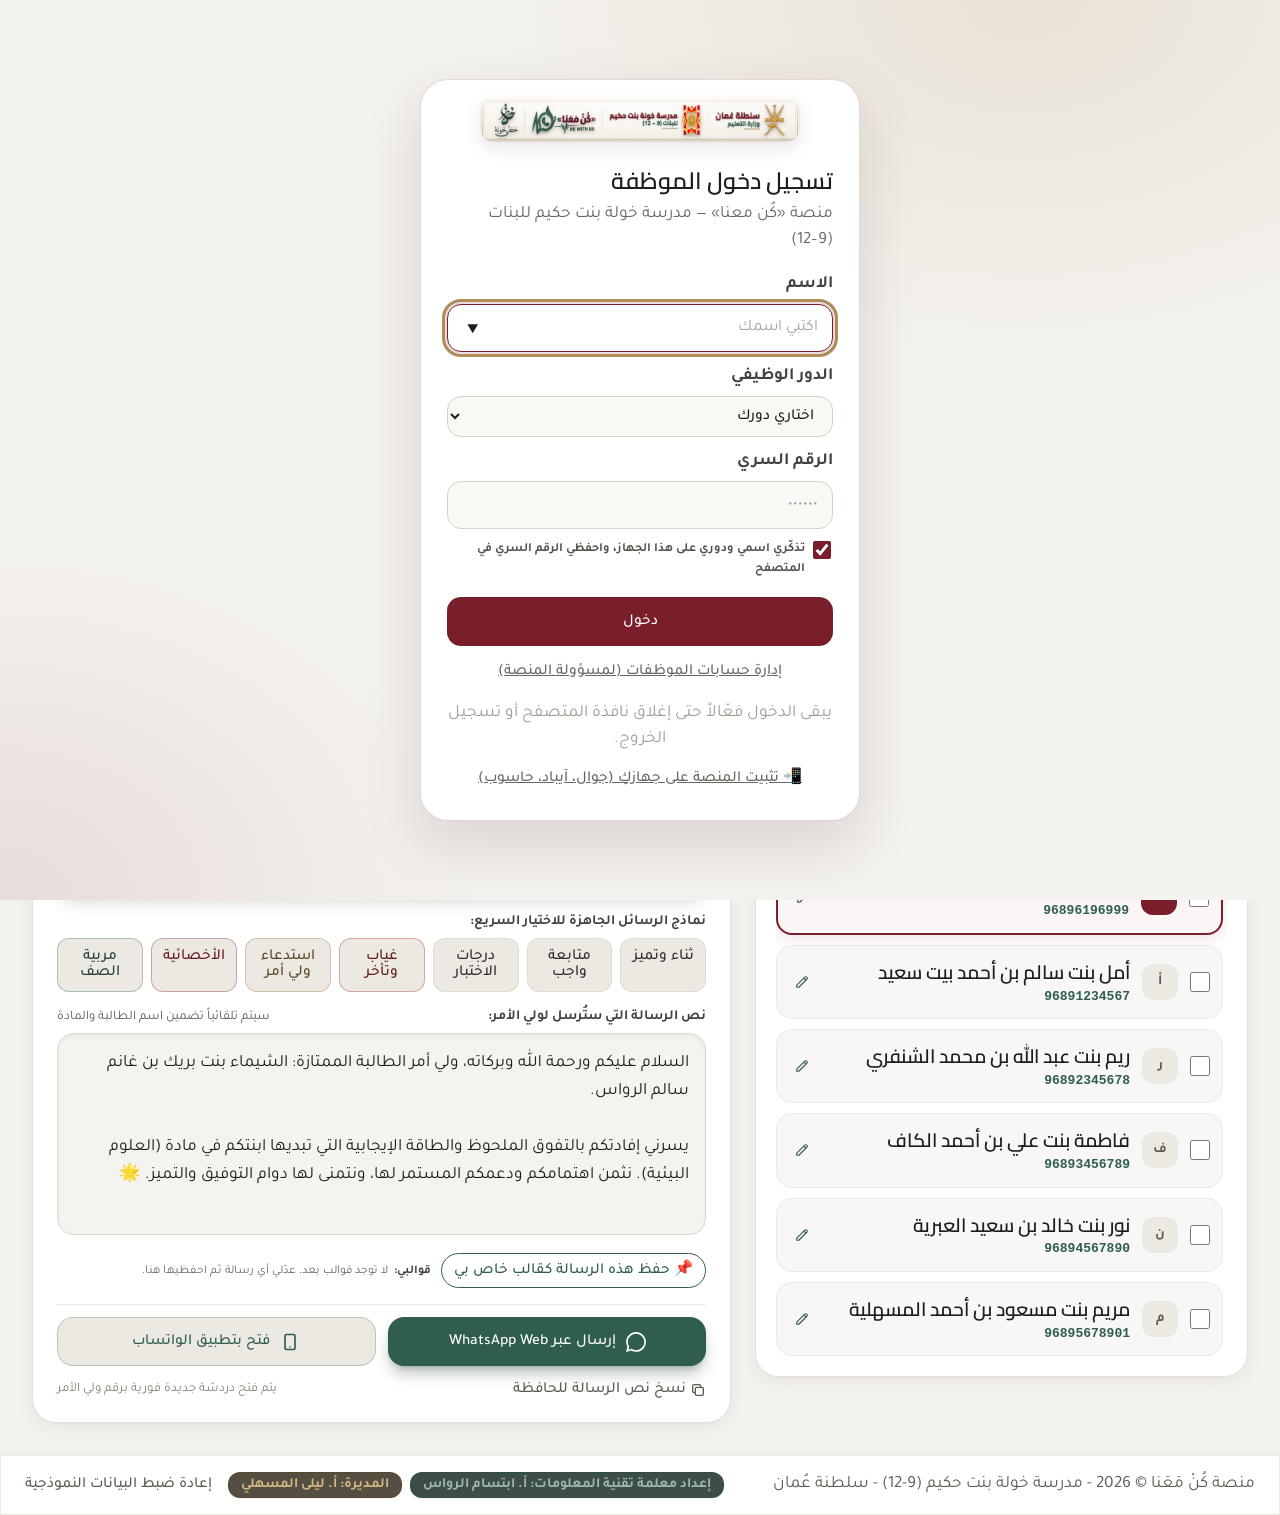
==== commit ba836071: "Unified outbox: mark messages whose number has no WhatsApp and notify the teacher to fix the number " ====
--- a/index.html
+++ b/index.html
@@ -9781,6 +9781,7 @@
 body:has(.xw-overlay.open) #uni-fab{display:none !important}
 #uni-fab{position:fixed;left:14px;bottom:14px;z-index:60;display:none;border:0;border-radius:999px;padding:10px 16px;font:800 13px inherit;font-family:inherit;cursor:pointer;background:#2f5d50;color:#fff;box-shadow:0 6px 18px rgba(0,0,0,.18)}
 #uni-fab.mine{background:#b08d57}
+#uni-fab.fail{background:#9b1c1c}
 #uni-fab .n{display:inline-block;min-width:20px;margin-inline-start:6px;padding:0 6px;border-radius:999px;background:#fff;color:#2f5d50;font-size:12px}
 #uni-dialog .uni-tabs{display:flex;gap:6px;margin-bottom:10px;flex-wrap:wrap}
 #uni-dialog .uni-row{border:1px solid #e7e1d8;border-right:4px solid #2f5d50;border-radius:12px;padding:10px 12px;margin-bottom:8px;background:#fff}
@@ -9828,6 +9829,8 @@
     const b=document.getElementById('uni-fab'); if(!b) return;
     if(!U.on){ b.style.display='none'; return; }
     const myPending = U.mine.filter(x=>x.status==='pending').length;
+    const myFailed = U.mine.filter(x=>x.status==='failed').length;
+    if(myFailed && !U.canDispatch){ b.className='fail'; b.innerHTML=`⚠️ رسائل لم تُرسل<span class="n">${myFailed}</span>`; b.style.display='block'; return; }
     if(U.canDispatch){ b.className=''; b.innerHTML=`📤 الصادر الموحّد<span class="n">${U.pending}</span>`; b.style.display='block'; }
     else if(myPending){ b.className='mine'; b.innerHTML=`📤 بانتظار الإرسال من رقم المدرسة<span class="n">${myPending}</span>`; b.style.display='block'; }
     else b.style.display='none';
@@ -9884,6 +9887,12 @@
     try{
       const r = await api('outboxMine'); if(!r||!r.ok) return;
       U.mine = r.items||[];
+      try{
+        const seen=new Set(JSON.parse(localStorage.getItem('kn_uni_failseen')||'[]'));
+        const fresh=U.mine.filter(x=>x.status==='failed' && !seen.has(x.id));
+        if(fresh.length){ fresh.forEach(x=>seen.add(x.id)); localStorage.setItem('kn_uni_failseen',JSON.stringify([...seen].slice(-300)));
+          showToast(fresh.length>1?`⚠️ تعذّر إرسال ${fresh.length} من رسائلكِ: رقم ولي الأمر غير متوفر في واتساب. افتحي «⚠️ رسائل لم تُرسل» لتصحيح الرقم`:`⚠️ تعذّر إرسال رسالتكِ لولي أمر ${fresh[0].student}: ${fresh[0].reason||'الرقم غير متوفر في واتساب'}`, true); }
+      }catch(e){}
       let changed=false;
       const have = new Set(messageArchive.map(e=>String(e.replyToken||'')+'|'+String(e.id)));
       U.mine.filter(x=>x.status==='sent').forEach(x=>{
@@ -9899,7 +9908,7 @@
 
   // ---- نافذة الصادر الموحّد ----
   window.knUniOpen = async function(tab){
-    if(tab) U.tab=tab; else U.tab = U.canDispatch ? 'pending' : 'mine';
+    if(tab) U.tab=tab; else U.tab = (U.canDispatch && !U.mine.some(x=>x.status==='failed')) ? 'pending' : (U.canDispatch ? 'pending' : 'mine');
     openDialog('uni-dialog');
     document.getElementById('uni-sub').textContent = `رقم المدرسة: ${U.number}`;
     await renderBody(true);
@@ -9920,14 +9929,15 @@
     if(U.tab==='pending') note=`<div class="uni-note">افتحي هذه الصفحة على جهاز مرتبط بواتساب المدرسة (${esc(U.number)}) عبر WhatsApp Web أو تطبيق واتساب للأعمال. اضغطي «▶ افتح التالية»، أرسلي الرسالة في واتساب، ثم «✅ أُرسلت — التالية». تُسجَّل الرسالة في الأرشيف باسم المعلمة صاحبتها.</div>`+
       (U.list.length?`<div class="uni-tabs"><button class="xw-btn primary" onclick="knUniNext()">▶ افتح التالية (${U.list.length})</button></div>`:'');
     if(U.tab==='sent') note='<div class="uni-note">إذا ردّ ولي الأمر على رقم المدرسة في واتساب، اضغطي «📝 تسجيل الرد» والصقي الرد؛ فيظهر للمعلمة في المنصة ويُحتسب في لوحة الإحصائيات.</div>';
-    if(U.tab==='mine') note='<div class="uni-note">رسائلكِ تُرسل لأولياء الأمور من رقم المدرسة الموحّد، وتظهر في أرشيفكِ بعد إرسالها. ردود أولياء الأمور تصلكِ في المنصة.</div>';
-    const st = s => s==='sent'?'<span class="st">أُرسلت</span>':s==='cancelled'?'<span class="st c">أُلغيت</span>':'<span class="st p">بانتظار الإرسال</span>';
+    if(U.tab==='mine') note='<div class="uni-note">رسائلكِ تُرسل لأولياء الأمور من رقم المدرسة الموحّد، وتظهر في أرشيفكِ بعد إرسالها. ردود أولياء الأمور تصلكِ في المنصة. إذا تعذّر الإرسال لأن رقم ولي الأمر غير متوفر في واتساب، يصلكِ تنبيه هنا وفي «📨 الرسائل»، فصحّحي الرقم وأعيدي الإرسال.</div>';
+    const st = s => s==='sent'?'<span class="st">أُرسلت</span>':s==='cancelled'?'<span class="st c">أُلغيت</span>':s==='failed'?'<span class="st c">لم تُرسل</span>':s==='resent'?'<span class="st">أُعيد إرسالها برقم مصحّح</span>':'<span class="st p">بانتظار الإرسال</span>';
     const rows = U.list.map(x=>{
       const cur = U.cur===x.id;
       let btns='';
-      if(U.tab==='pending') btns = `<button class="xw-btn" onclick="knUniOpenChat('${x.id}')">📲 فتح في واتساب</button><button class="xw-btn ${cur?'primary':''}" onclick="knUniSent('${x.id}',${cur?'true':'false'})">${cur?'✅ أُرسلت — التالية':'✅ أُرسلت'}</button><button class="xw-btn warn" onclick="knUniCancel('${x.id}')">✖ إلغاء</button>`;
+      if(U.tab==='pending') btns = `<button class="xw-btn" onclick="knUniOpenChat('${x.id}')">📲 فتح في واتساب</button><button class="xw-btn ${cur?'primary':''}" onclick="knUniSent('${x.id}',${cur?'true':'false'})">${cur?'✅ أُرسلت — التالية':'✅ أُرسلت'}</button><button class="xw-btn warn" onclick="knUniFail('${x.id}')">🚫 الرقم غير متوفر في واتساب</button><button class="xw-btn warn" onclick="knUniCancel('${x.id}')">✖ إلغاء</button>`;
       if(U.tab==='sent') btns = `<button class="xw-btn" onclick="knUniReply('${x.id}')">📝 تسجيل الرد</button>`;
       if(U.tab==='mine' && x.status==='pending') btns = `<button class="xw-btn warn" onclick="knUniCancel('${x.id}')">✖ إلغاء</button>`;
+      if(U.tab==='mine' && x.status==='failed') btns = `<div class="m" style="color:#9b1c1c;width:100%">السبب: ${esc(x.reason||'رقم ولي الأمر غير متوفر في واتساب')} — الرقم: ${esc(x.phone)}</div><button class="xw-btn primary" onclick="knUniFix('${x.id}')">✏️ تصحيح الرقم وإعادة الإرسال</button>`;
       return `<div class="uni-row ${cur?'cur':''}"><div class="h"><span>${esc(x.student)}${x.cls?` <span class="m">— ${esc(x.cls)}</span>`:''}</span>${U.tab==='mine'?st(x.status):`<span class="m">${esc(lbl(x.type))}</span>`}</div>
         <div class="m">${esc(U.tab==='mine'?lbl(x.type):x.by)} · ${esc(U.tab==='sent'||x.status==='sent'?('أُرسلت '+x.sentAt+(x.sentBy?' بواسطة '+x.sentBy:'')):x.at)}</div>
         <div class="t">${esc(x.text)}</div><div class="b">${btns}</div></div>`;
@@ -9965,6 +9975,34 @@
     try{ const r=await api('outboxMark',{ id, status:'cancelled' }); if(!r||!r.ok){ showToast((r&&r.error)||'تعذر الإلغاء',true); return; } }catch(e){ return; }
     U.list=U.list.filter(y=>y.id!==id); U.mine=U.mine.map(y=>y.id===id?Object.assign({},y,{status:'cancelled'}):y);
     if(U.tab==='pending') U.pending=U.list.length; fab(); renderBody(U.tab==='mine'); showToast('أُلغيت الرسالة');
+  };
+  window.knUniFail = async function(id){
+    const x=find(id); if(!x) return;
+    const reason=prompt(`سبب عدم الإرسال لولي أمر ${x.student} (يصل للمعلمة ${x.by}):`, 'رقم ولي الأمر غير مسجّل في واتساب');
+    if(reason===null) return;
+    try{
+      const r=await api('outboxMark',{ id, status:'failed', reason:reason.trim()||'رقم ولي الأمر غير مسجّل في واتساب' });
+      if(!r||!r.ok){ showToast((r&&r.error)||'تعذر التسجيل',true); return; }
+    }catch(e){ showToast('تعذر الاتصال بالخادم',true); return; }
+    U.list=U.list.filter(y=>y.id!==id); U.pending=U.list.length; if(U.cur===id) U.cur=null;
+    fab(); renderBody(false); showToast(`أُبلغت المعلمة ${x.by} بأن الرسالة لم تُرسل ✓`);
+  };
+  window.knUniFix = async function(id){
+    const x=U.list.find(y=>y.id===id)||U.mine.find(y=>y.id===id); if(!x) return;
+    let ph=(prompt(`رقم ولي أمر الطالبة ${x.student} الصحيح (8 أرقام أو بمفتاح الدولة):`, String(x.phone).replace(/^968/,''))||'');
+    ph=(typeof normalizeDigits==='function'?normalizeDigits(ph):ph).replace(/\D/g,'');
+    if(!ph) return;
+    if(ph.length===8) ph='968'+ph;
+    if(ph.length<11){ showToast('الرقم غير صحيح',true); return; }
+    if(ph===String(x.phone)&&!confirm('الرقم نفسه الذي تعذّر الإرسال إليه. إعادة الإرسال على الرقم نفسه؟')) return;
+    const m=Object.assign({}, x.meta||{}, { phone:ph, message:x.text, studentName:x.student, className:x.cls||(x.meta&&x.meta.className)||'', subject:x.subject, type:x.type });
+    try{
+      const r=await api('outboxAdd',{ items:[m] }); if(!r||!r.ok){ showToast((r&&r.error)||'تعذر إعادة الإرسال',true); return; }
+      await api('outboxMark',{ id, status:'resent' });
+      if(m.className && m.studentName && ph!==String(x.phone)){ api('savePhoneEdit',{ cls:m.className, name:m.studentName, phone:ph, prev:x.phone }).then(()=>{ try{ window.knPullStudentEdits&&knPullStudentEdits(); }catch(e){} }).catch(()=>{}); }
+    }catch(e){ showToast('تعذر الاتصال بالخادم',true); return; }
+    showToast('صُحّح الرقم وأُعيدت الرسالة إلى الصادر الموحّد ✓');
+    await syncMine(); U.list=U.mine.slice().reverse(); fab(); renderBody(false);
   };
   window.knUniReply = async function(id){
     const x=find(id); if(!x) return;
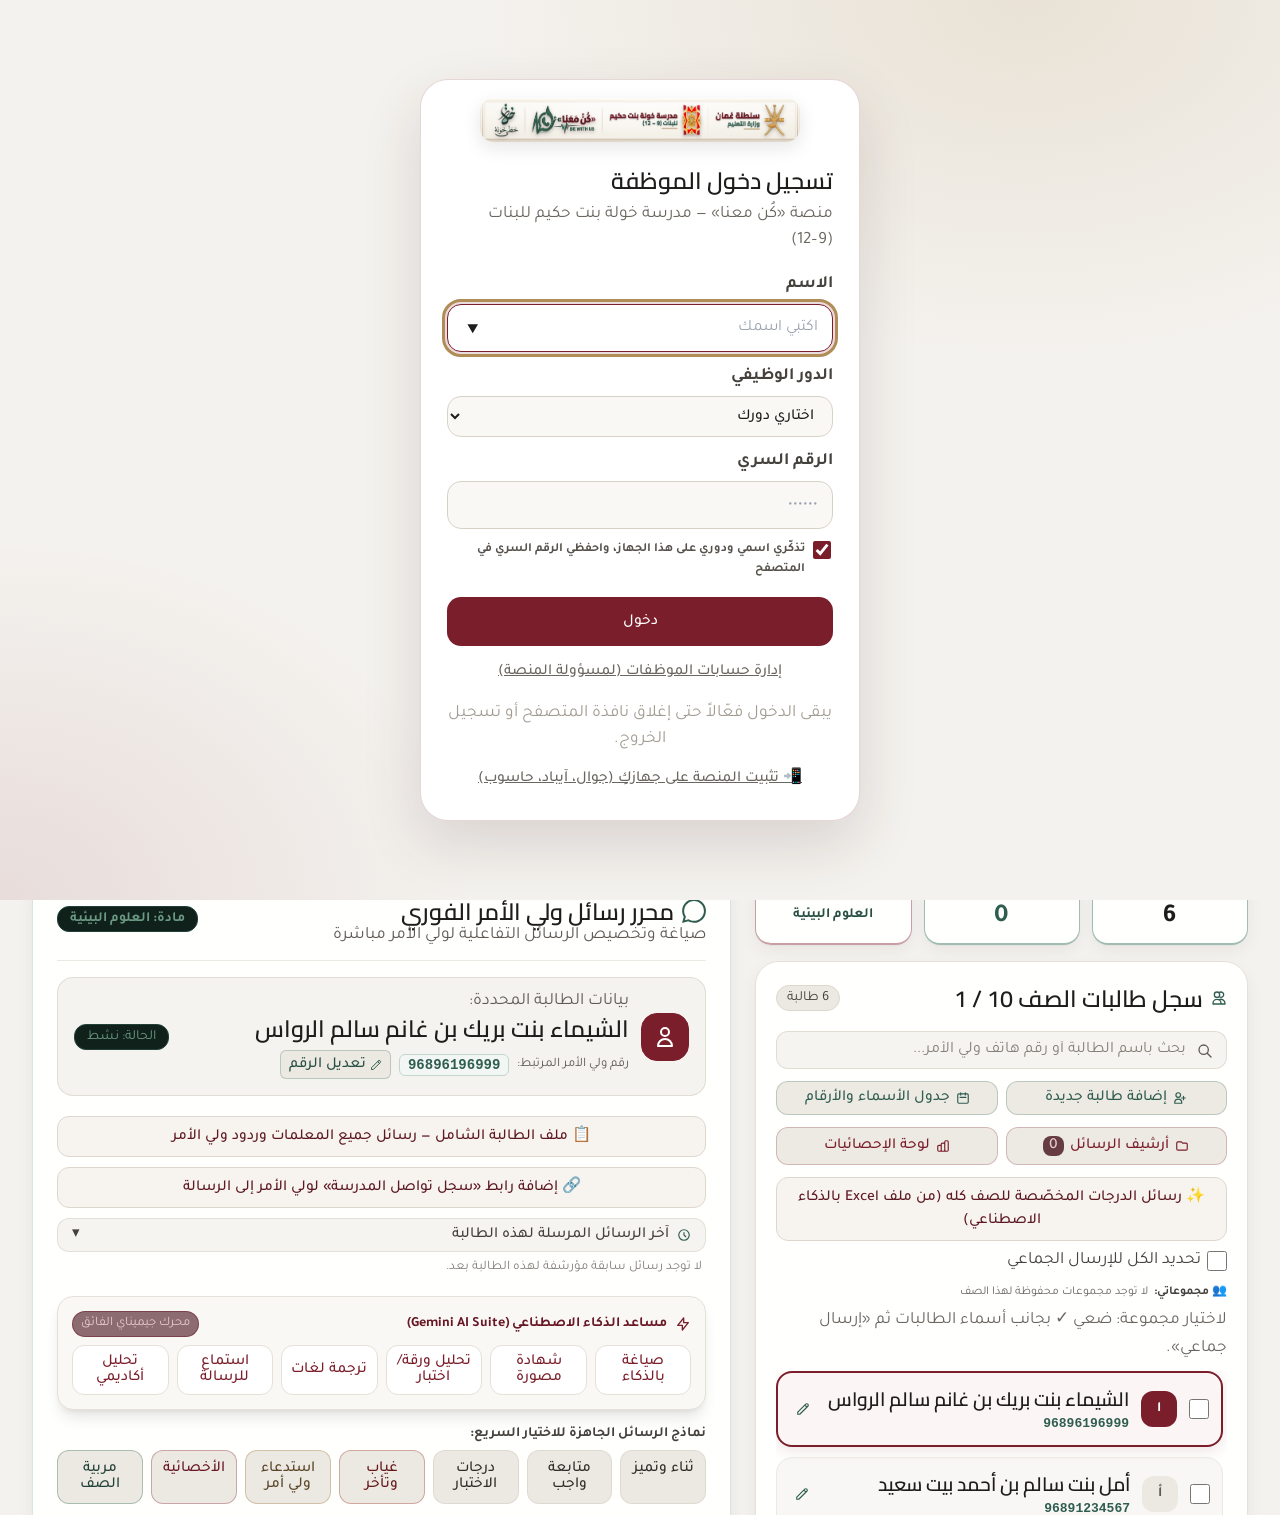
==== commit cea37a34: "Show the server's reason when adding to the unified outbox fails Co-Authored-By: Claude Opus 5.5 <no" ====
--- a/index.html
+++ b/index.html
@@ -9856,7 +9856,7 @@
     }catch(e){
       let q=[]; try{ q=JSON.parse(localStorage.getItem(RETRY)||'[]'); }catch(_){}
       localStorage.setItem(RETRY, JSON.stringify(q.concat(items)));
-      showToast('تعذر الوصول للخادم؛ ستُضاف الرسالة للصادر الموحّد تلقائياً عند عودة الاتصال', true);
+      showToast((e && e.message && e.message!=='Failed to fetch' && e.message!=='تعذر' ? ('تعذر إضافة الرسالة للصادر الموحّد ('+e.message+')') : 'تعذر الوصول للخادم')+'؛ حُفظت الرسالة وستُضاف للصادر الموحّد تلقائياً لاحقاً', true);
     }
     refresh();
   }
